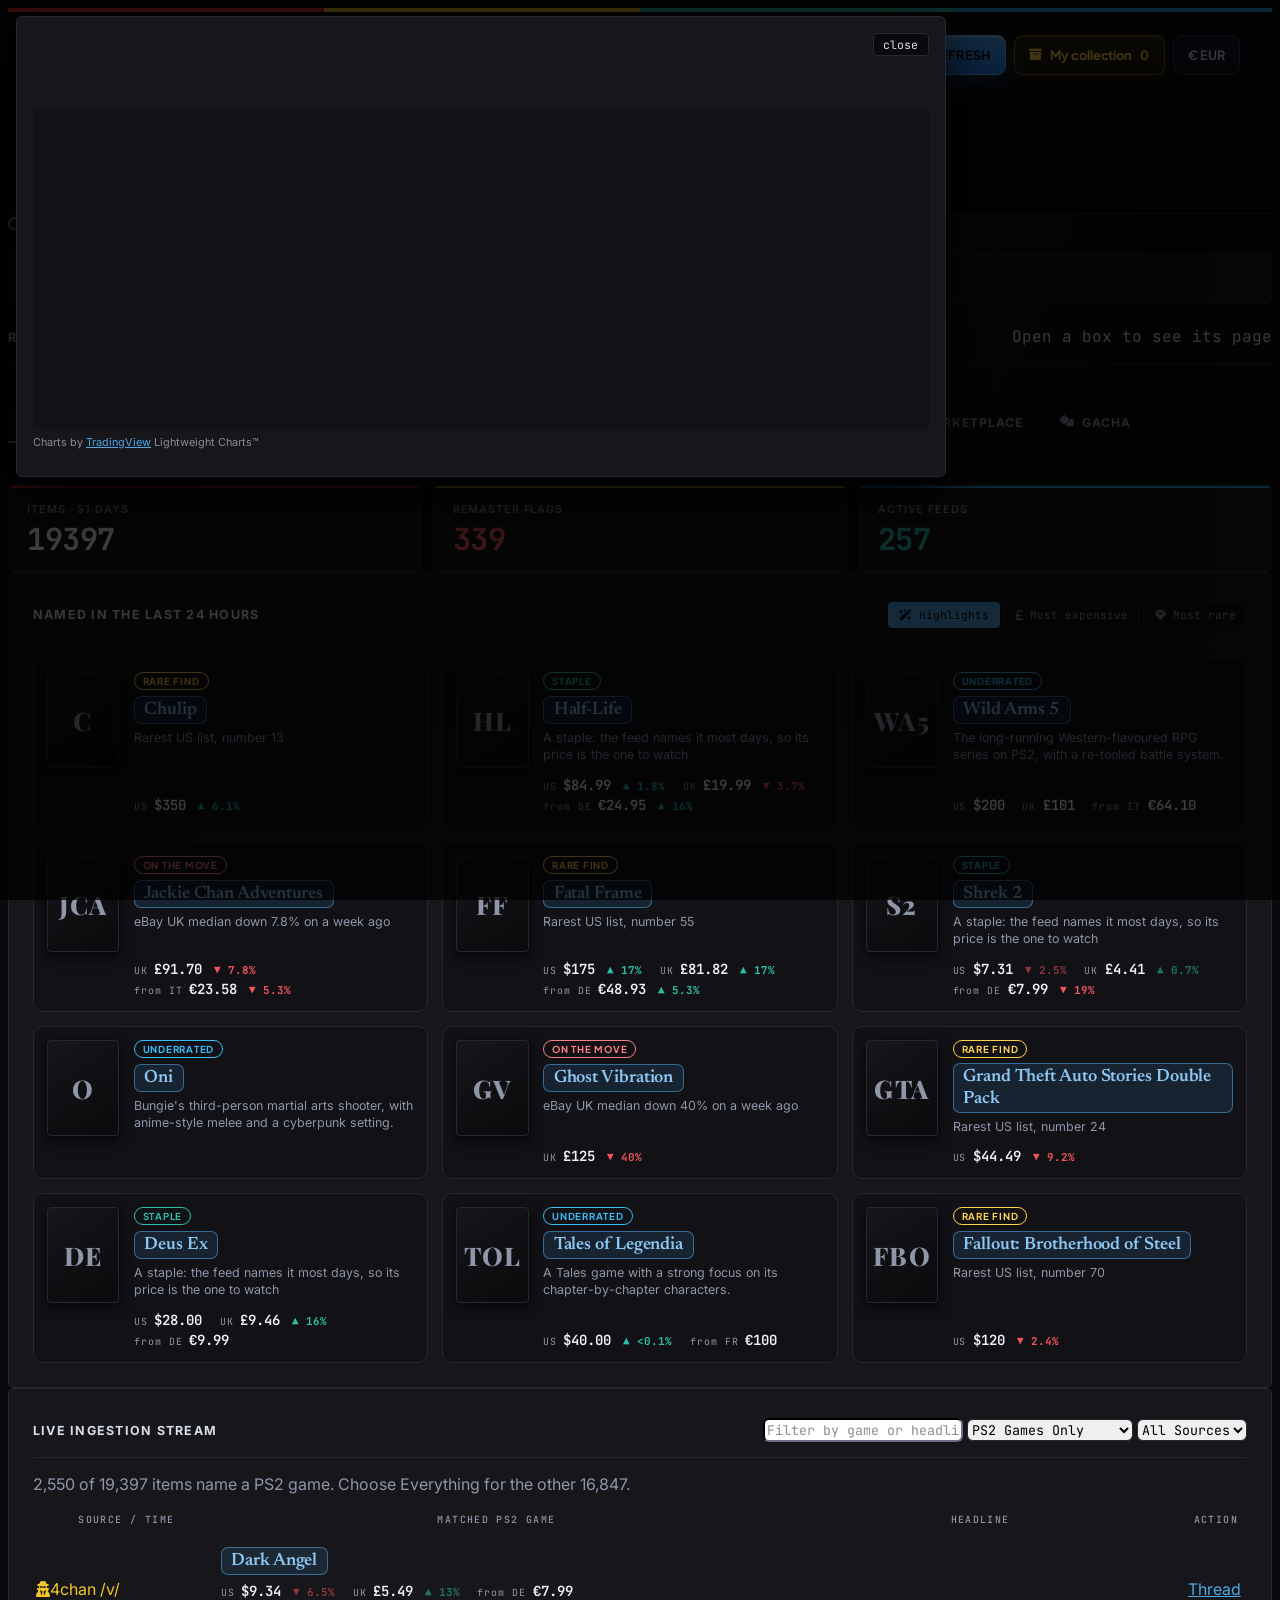
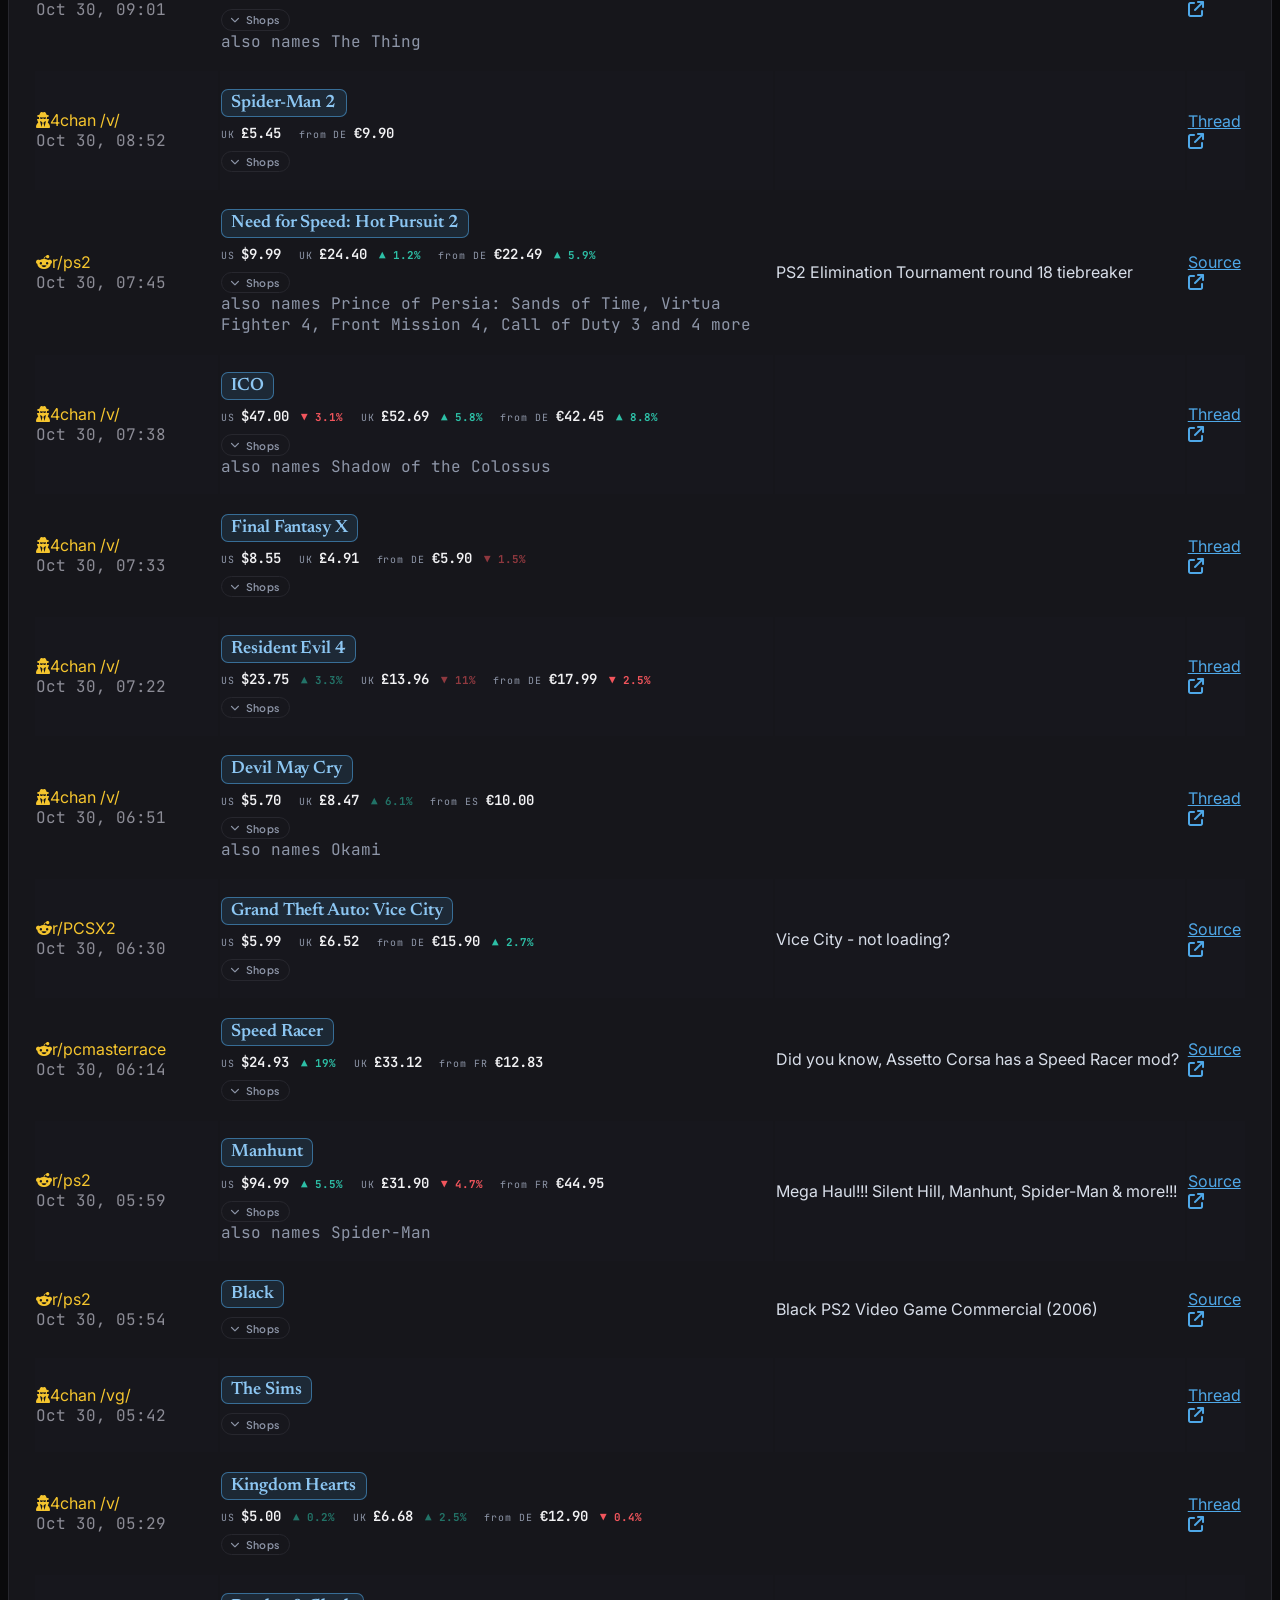
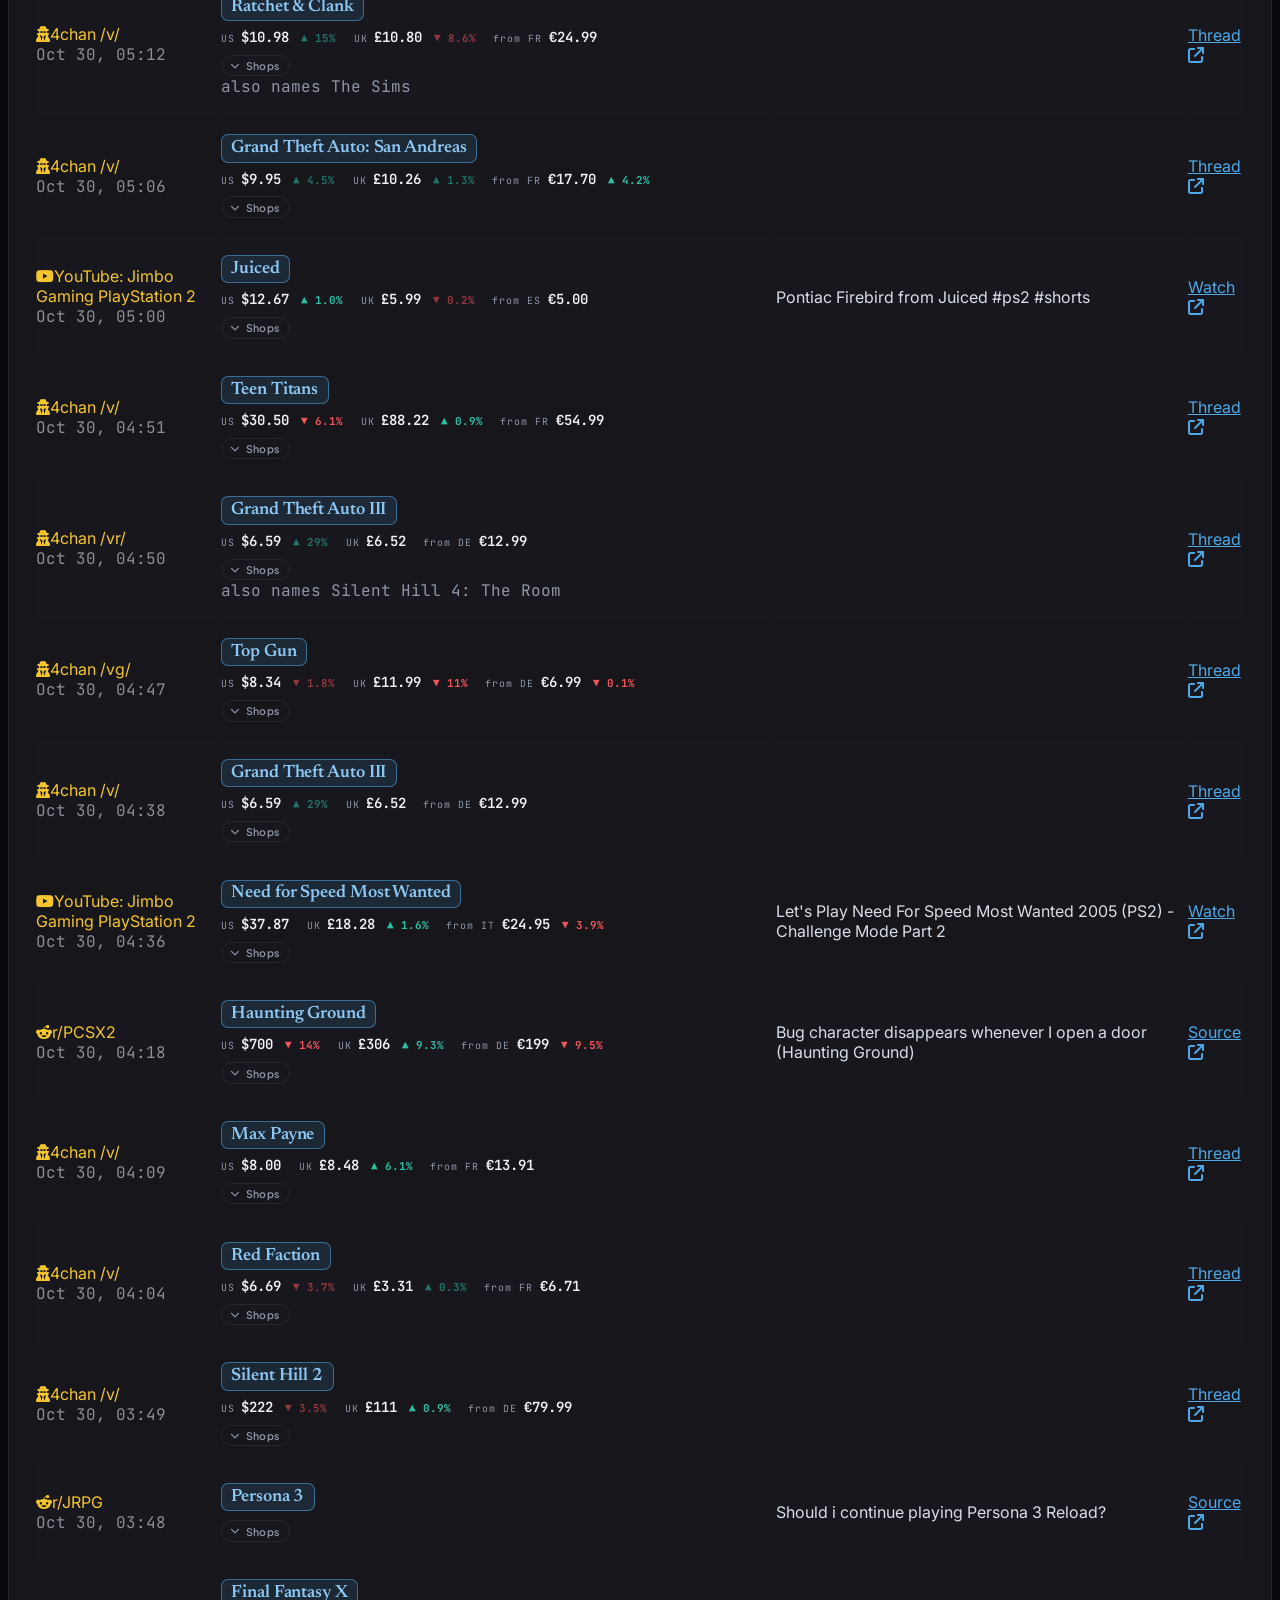
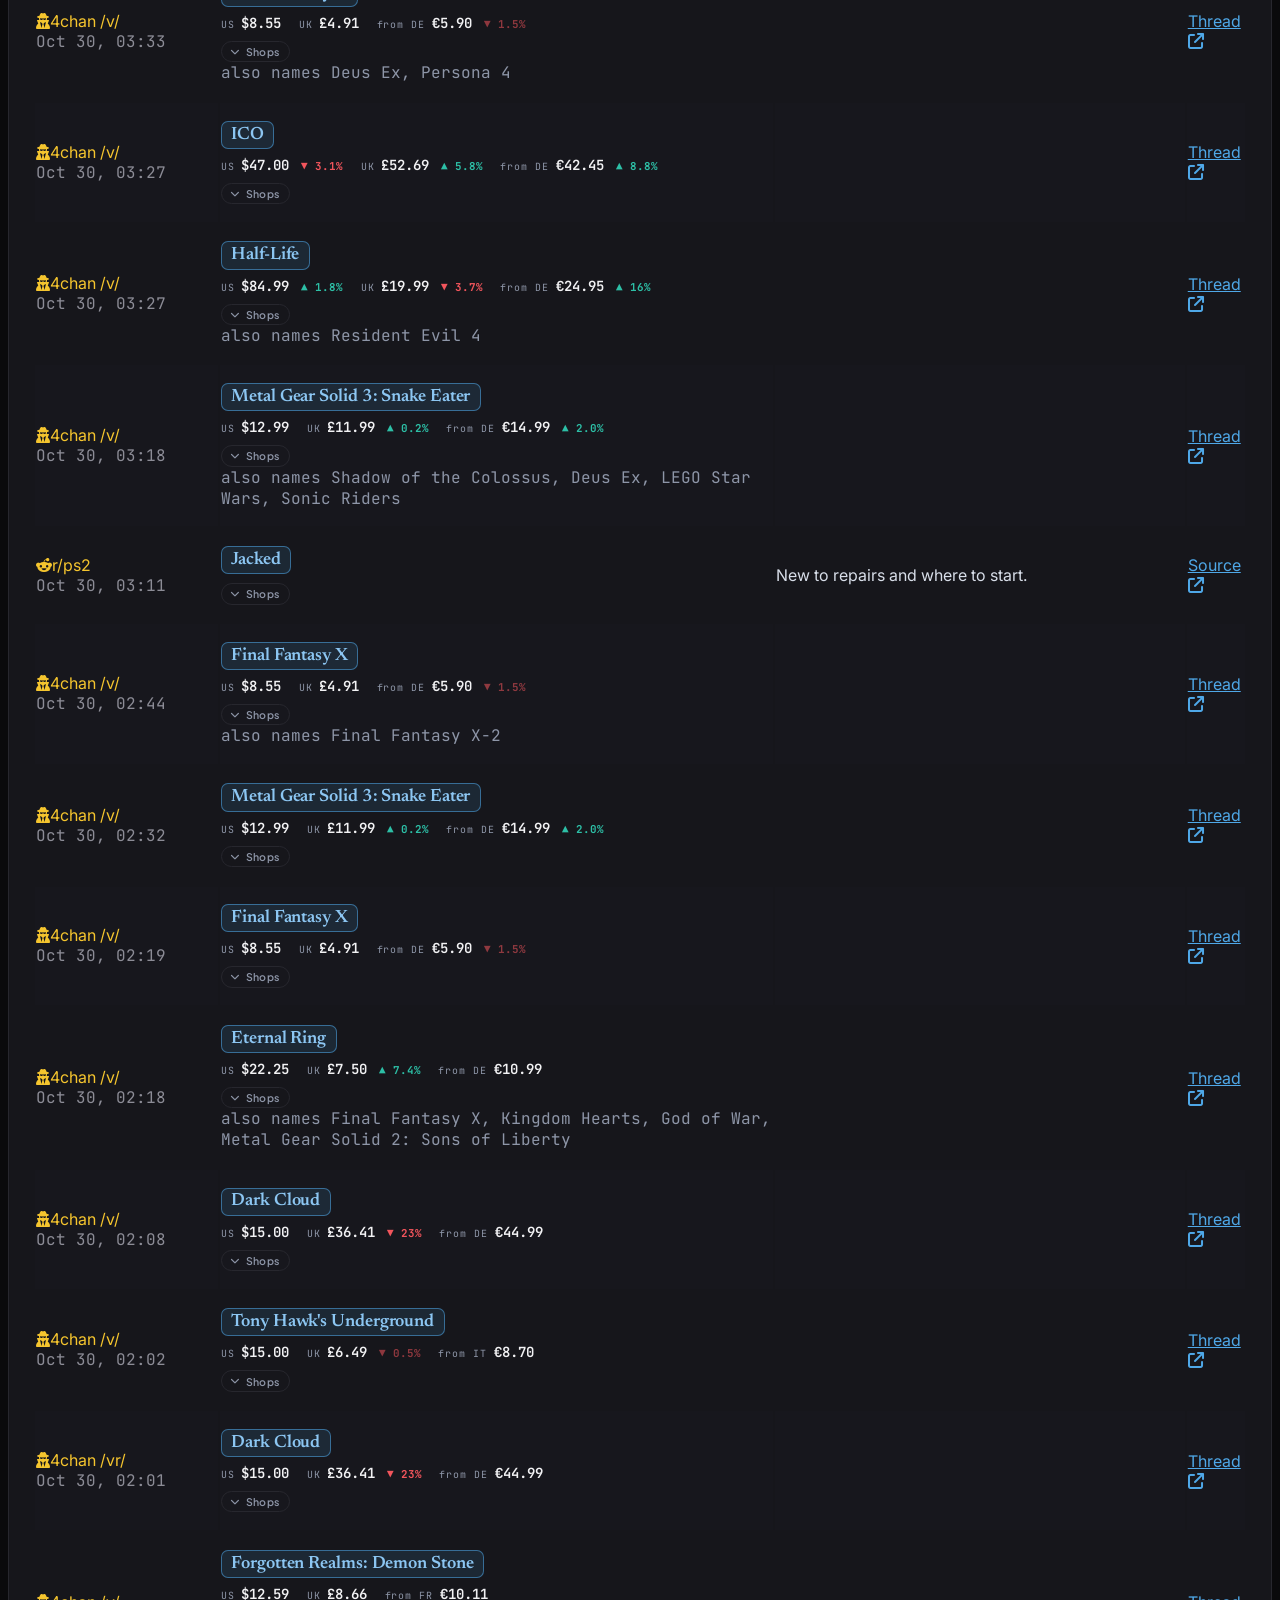
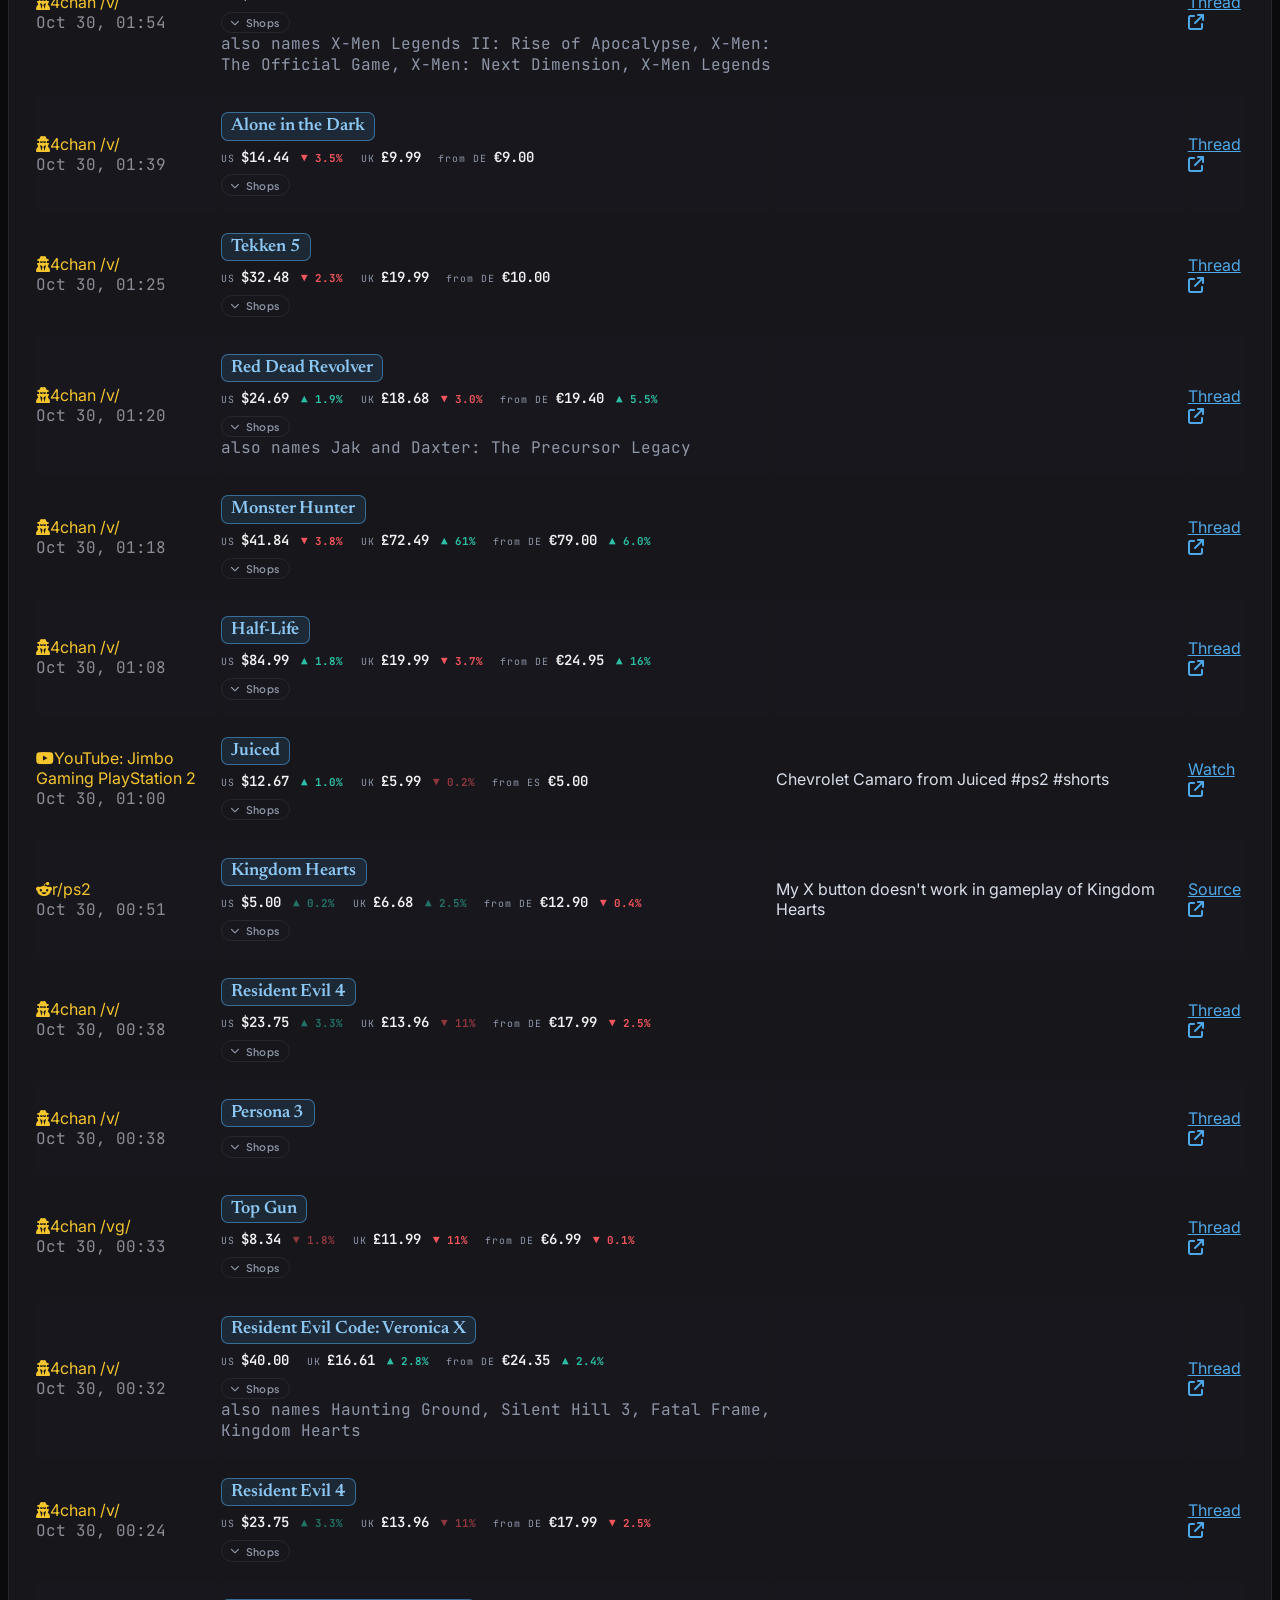
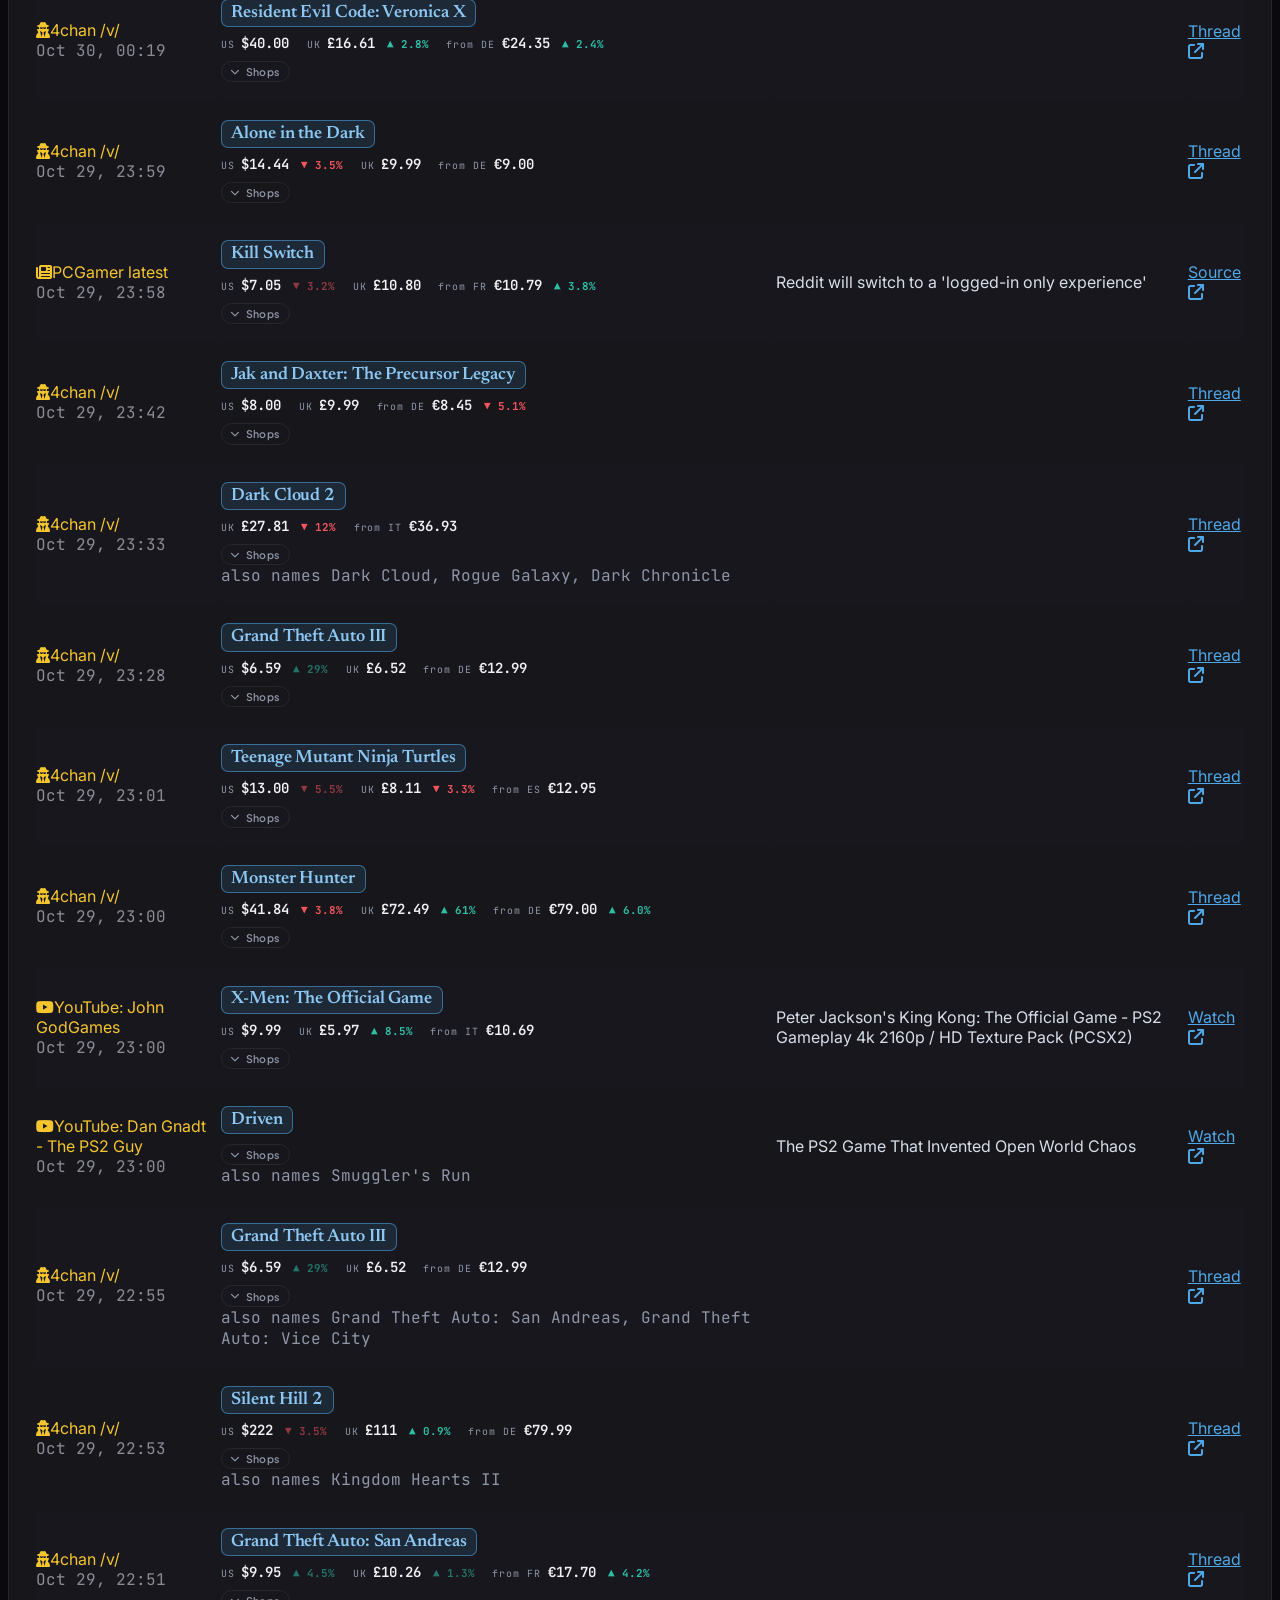
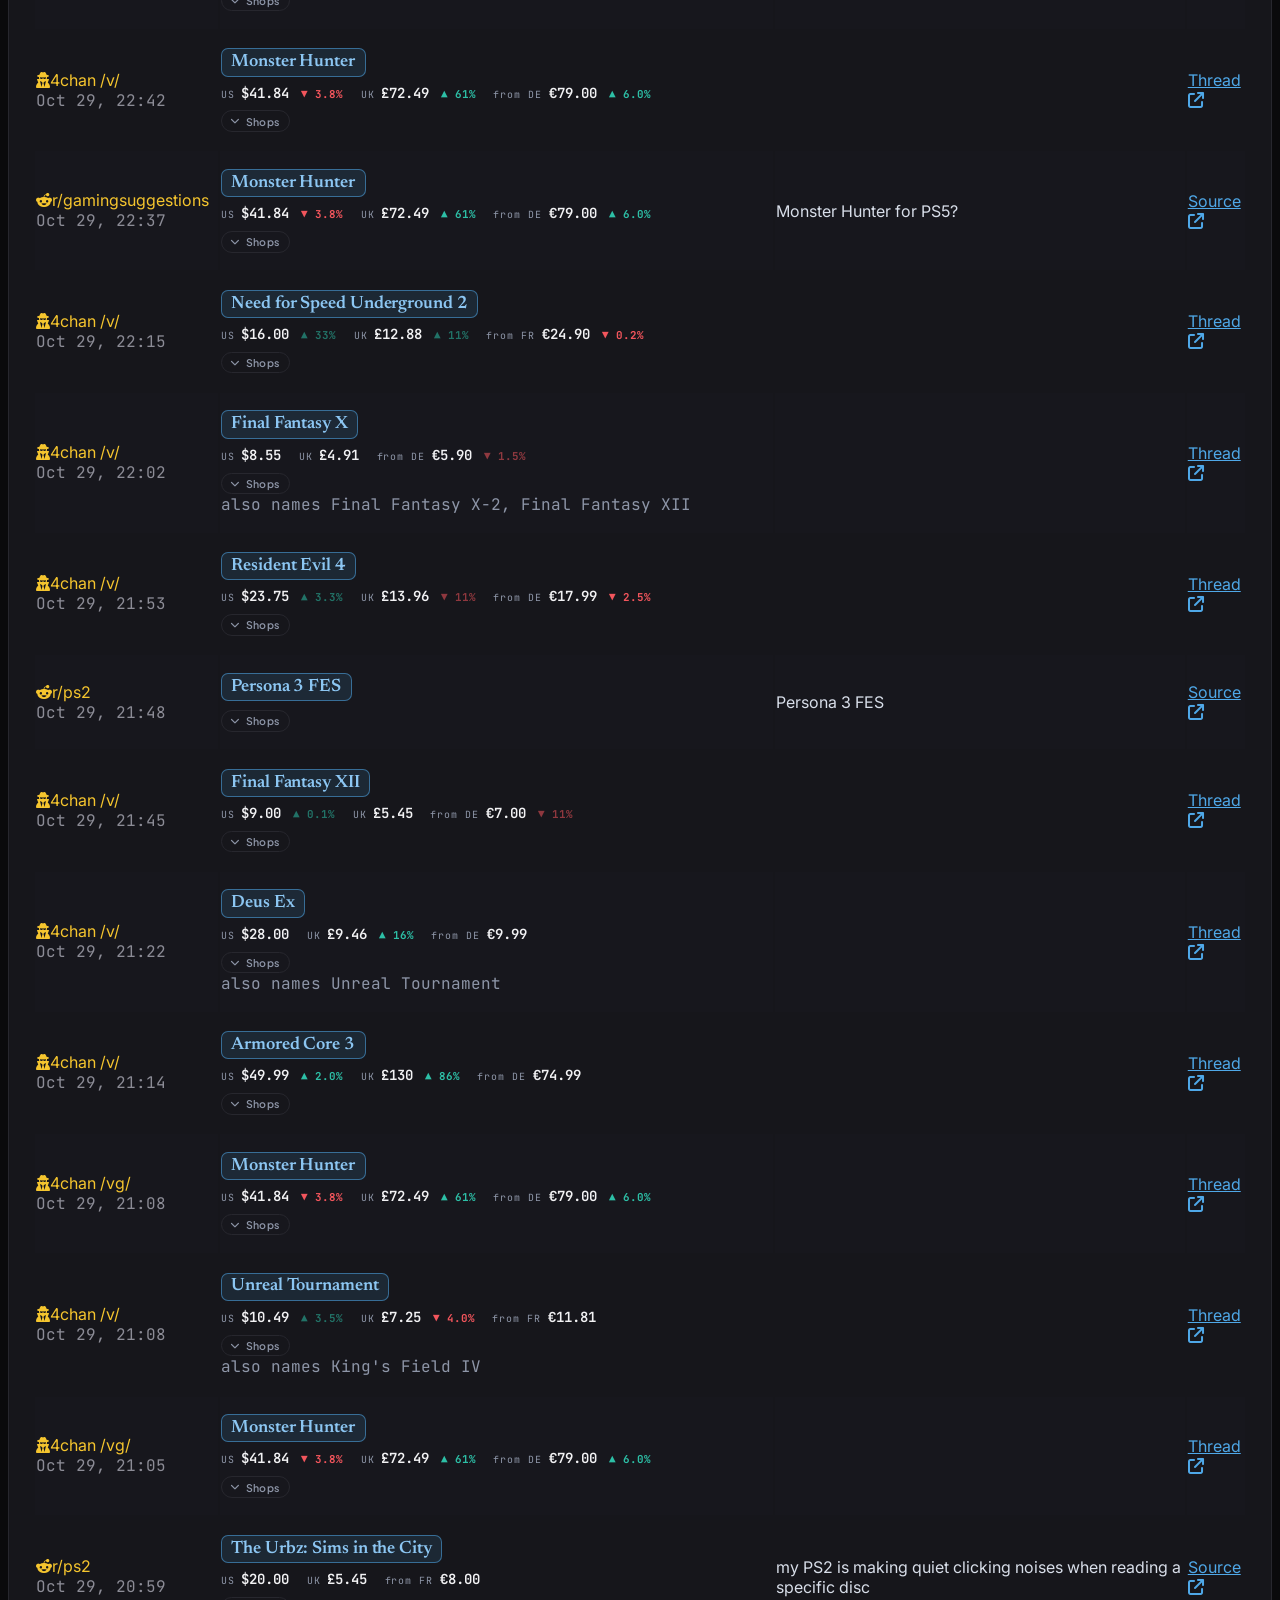
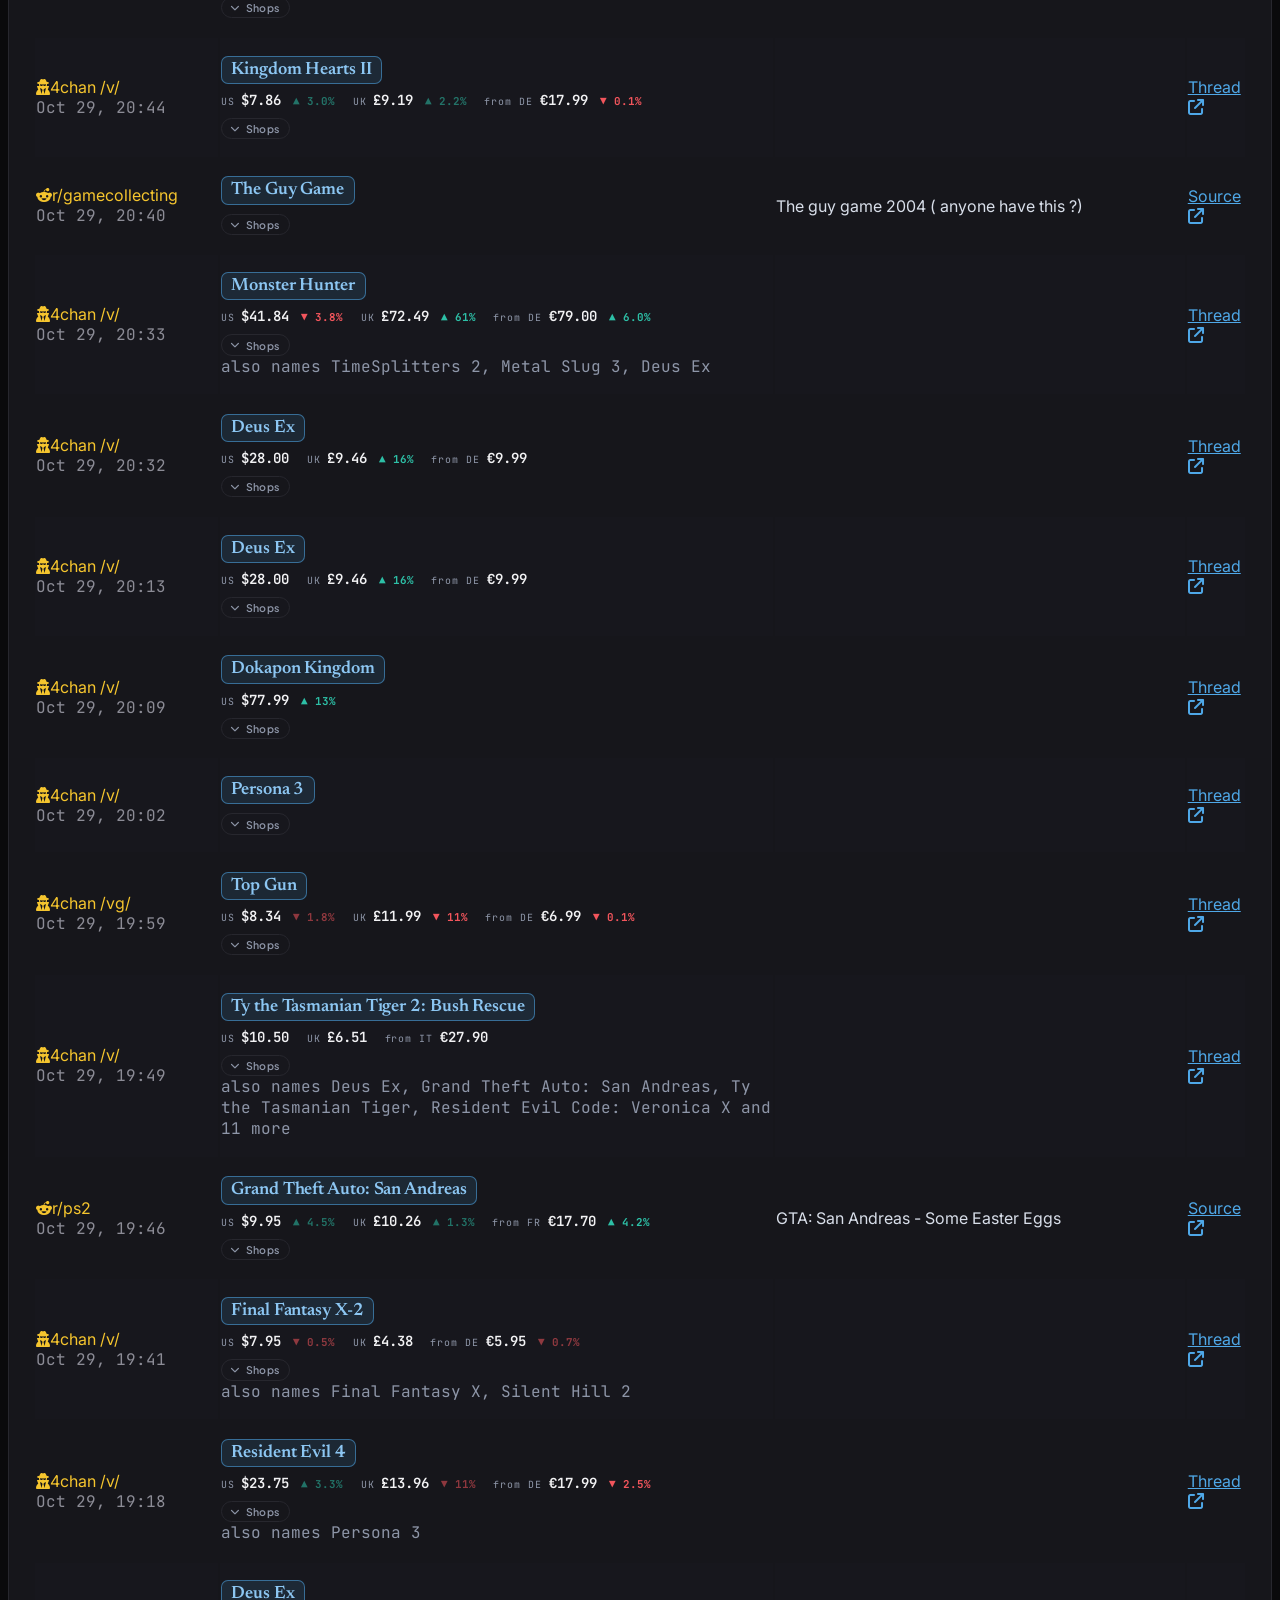
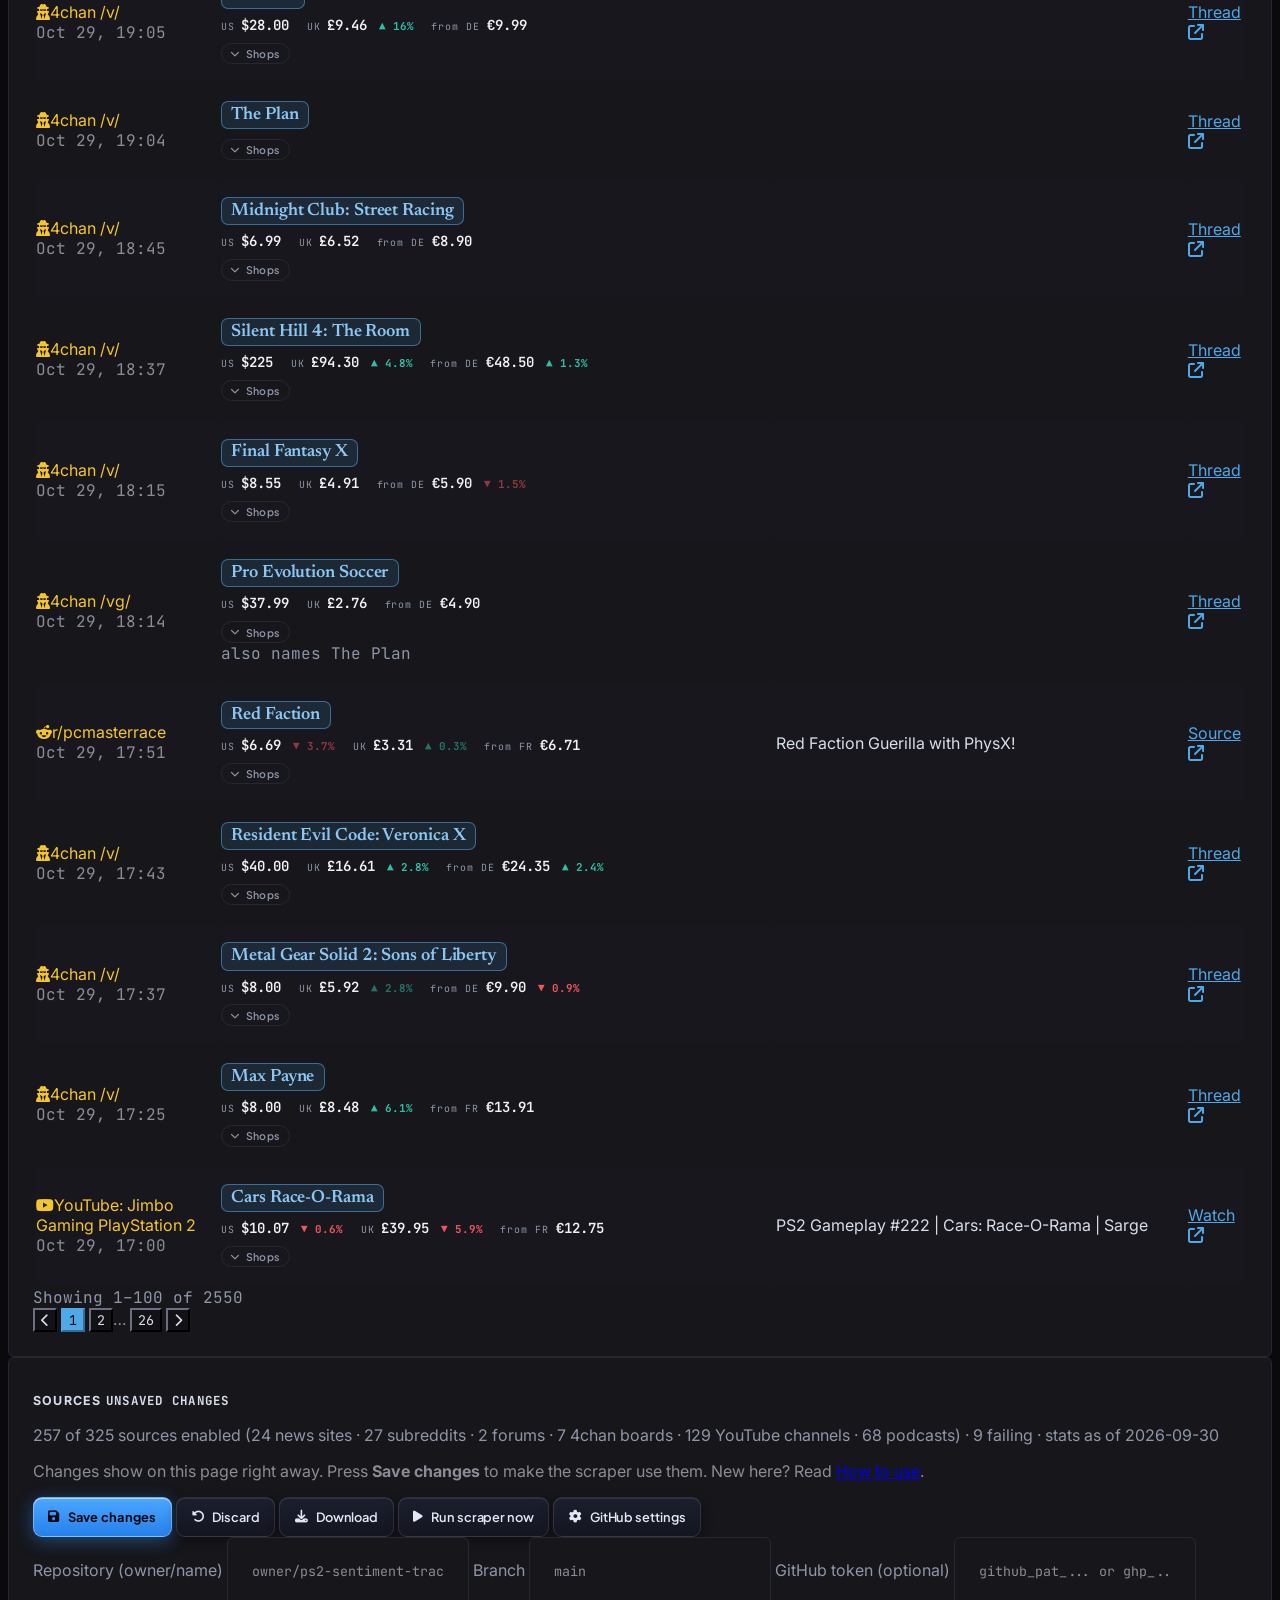
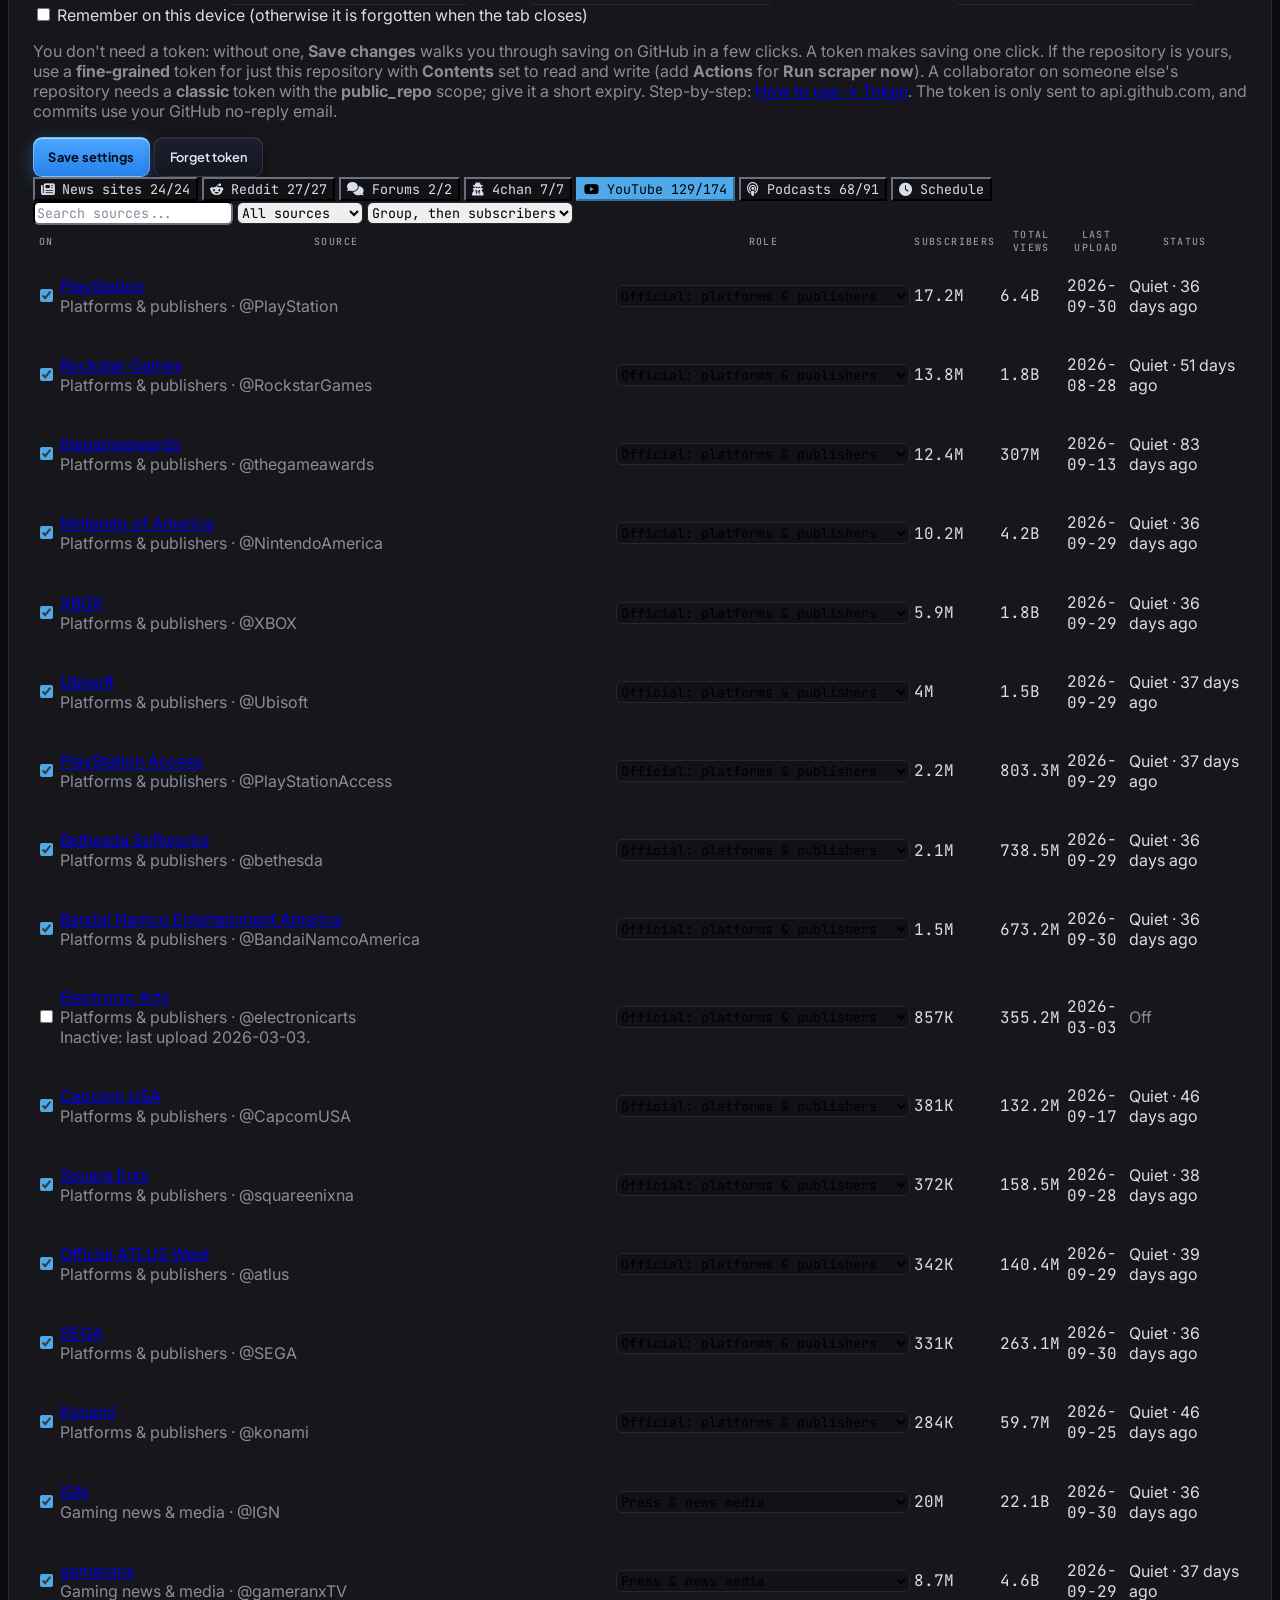
==== index.html @ 30ff2dc3 "Cheaper checks: wider steady limits, cheap commons every 48 hours, quiet games weekly on euro sites " ====
<!DOCTYPE html>
<html lang="en" class="dark">
<head>
    <meta charset="UTF-8">
    <meta name="viewport" content="width=device-width, initial-scale=1.0">
    <meta name="theme-color" content="#111114">
    <link rel="manifest" href="manifest.webmanifest">
    <link rel="icon" type="image/png" sizes="32x32" href="icons/favicon-32.png">
    <link rel="icon" type="image/png" sizes="48x48" href="icons/favicon-48.png">
    <link rel="icon" type="image/png" sizes="192x192" href="icons/icon-192.png">
    <link rel="shortcut icon" href="favicon.ico">
    <link rel="apple-touch-icon" href="icons/icon-180.png">
    <meta name="apple-mobile-web-app-capable" content="yes">
    <meta name="apple-mobile-web-app-title" content="Spindle">
    <title>Spindle — PS2 Tracker</title>
    <script src="https://cdn.tailwindcss.com"></script>
    <script>
        tailwind.config = {
            darkMode: 'class',
            theme: { extend: {
                colors: {
                    ps2neon: '#4FA8E8',
                    ps2dark: '#0A0A0C',
                    ps2card: '#16161B',
                    ps2border: '#27272E',
                    spindle: { red: '#E5303A', yellow: '#F5C52E', blue: '#2F9BE0', teal: '#2DBFA6' },
                },
                fontFamily: {
                    sans: ['Inter', 'system-ui', 'sans-serif'],
                    serif: ['Playfair Display', 'Georgia', 'serif'],
                    mono: ['JetBrains Mono', 'monospace'],
                },
            } }
        }
    </script>
    <link rel="preconnect" href="https://fonts.googleapis.com">
    <link rel="preconnect" href="https://fonts.gstatic.com" crossorigin>
    <link href="https://fonts.googleapis.com/css2?family=Inter:wght@400;500;600;700;800&family=Newsreader:opsz,wght@6..72,500;6..72,600;6..72,700&family=Plus+Jakarta+Sans:wght@500;600;700&family=Playfair+Display:ital,wght@0,700;0,800;1,600&family=JetBrains+Mono:wght@400;500;700&display=swap" rel="stylesheet">
    <link rel="stylesheet" href="https://cdnjs.cloudflare.com/ajax/libs/font-awesome/6.4.0/css/all.min.css">
    <link rel="stylesheet" href="retro.css?v=20261018c">
</head>
<body class="bg-ps2dark min-h-screen flex flex-col selection:bg-ps2neon selection:text-black">

  <header class="brand-bar">
    <div class="brand-inner">

      <div class="brand-util">
        <div class="brand-sync">
          <span class="brand-dot"></span>
          <span>Last sync <span id="lastUpdated" class="text-slate-300 font-mono-custom">syncing…</span></span>
          <span id="dataSourceBadge" class="text-xs border px-2 py-0.5 font-mono-custom text-slate-300 border-slate-700 rounded">Loading feed…</span>
        </div>
        <div class="brand-actions">
          <a href="guide.html" target="_blank" rel="noopener noreferrer" class="brand-btn brand-btn-how"><i class="fa-solid fa-circle-question text-ps2neon"></i> How it works</a>
          <a href="#sourcesSection" class="brand-btn brand-btn-sources"><i class="fa-solid fa-sliders text-spindle-teal"></i> Sources</a>
          <button type="button" onclick="fetchSentimentData()" class="brand-btn brand-btn-primary"><i class="fa-solid fa-rotate"></i> REFRESH</button>
          <button type="button" id="tabCollection" aria-controls="viewCollection" onclick="showView('collection')" class="brand-btn brand-btn-collection" title="The games you own, with covers and what they are worth">
            <i class="fa-solid fa-box-archive" aria-hidden="true"></i> My collection <span id="tabCollectionCount" class="coll-count hidden"></span>
          </button>
          <!-- The EUR button, beside My collection: shown only when data/fx.json could be read. -->
          <span id="currencyRow" class="currency-row hidden">
            <span id="currencyNote" class="currency-note" role="status"></span>
            <button type="button" id="currencyToggle" class="brand-btn brand-btn-currency font-mono-custom" aria-pressed="false" onclick="setCurrency(!showEuro)">&euro; EUR</button>
          </span>
        </div>
      </div>

      <div class="brand-lock">
        <a class="brand-id" id="brandHome" href="./" onclick="return goHome(event)" title="Back to the home page" aria-label="Spindle: back to the home page" style="color:inherit;text-decoration:none">
          <svg class="brand-mark" width="56" height="56" viewBox="0 0 56 56" aria-hidden="true">
            <circle cx="28" cy="28" r="26" fill="none" stroke="#E5303A" stroke-width="2"></circle>
            <circle cx="28" cy="28" r="17" fill="none" stroke="#F5C52E" stroke-width="1.5"></circle>
            <circle cx="28" cy="28" r="7" fill="none" stroke="#2F9BE0" stroke-width="2"></circle>
            <path d="M28 2 A26 26 0 0 1 54 28" fill="none" stroke="#2DBFA6" stroke-width="2" stroke-linecap="round"></path>
          </svg>
          <div>
            <h1 class="brand-word">Spindle</h1>
            <p class="brand-tag">Price Guides, Collection Trackers &amp; Tools for Collectors</p>
          </div>
        </a>
      </div>

    </div>
  </header>

  <div class="spindle-backdrop border-b border-ps2border">
    <div class="max-w-7xl mx-auto px-4 sm:px-6 lg:px-8 pt-6 pb-6 space-y-5">

      <!-- Search the whole PS2 library (data/ps2_database.json). A pick opens that game's own page. -->
      <div class="relative" id="gameSearchBox">
        <label for="gameSearch" class="sr-only">Search any PS2 game</label>
        <div class="relative flex items-center">
          <i class="fa-solid fa-magnifying-glass absolute left-3.5 text-slate-400 text-xs pointer-events-none"></i>
          <input type="search" id="gameSearch" autocomplete="off" spellcheck="false" role="combobox" aria-autocomplete="list" aria-expanded="false" aria-controls="gameSuggest"
            placeholder="Search any PS2 game" oninput="onGameSearchInput()" onkeydown="onGameSearchKey(event)" onfocus="onGameSearchInput()" onblur="closeSuggestions()"
            class="bg-ps2card/90 border border-ps2border focus:border-ps2neon rounded-full text-sm pl-9 pr-4 py-2.5 text-white placeholder-slate-400 outline-none w-full transition-colors shadow-inner">
        </div>
        <ul id="gameSuggest" role="listbox" aria-label="Matching games" class="hidden absolute z-30 left-0 right-0 mt-1 bg-ps2card border border-ps2border rounded-md shadow-2xl text-sm max-h-80 overflow-y-auto divide-y divide-ps2border"></ul>
      </div>

      <!-- The shelf: the games named most in the last 24 hours, as box art (Tracker page only). Filled by renderShelf(). -->
      <div id="shelfSection" class="hidden">
        <div class="lb-section-header !mb-3">
          <h2>Rare finds named in the last 24 hours</h2>
          <span class="text-[11px] font-mono-custom text-ps2neon">Open a box to see its page</span>
        </div>
        <div class="shelf-wrap">
          <button type="button" id="shelfPrev" class="shelf-arrow shelf-arrow-prev" onclick="shelfScroll(-1)" aria-label="Show earlier games" aria-controls="shelf" disabled><i class="fa-solid fa-chevron-left" aria-hidden="true"></i></button>
          <ol id="shelf" class="shelf" aria-label="Games named most in the last 24 hours" onscroll="updateShelfArrows()"></ol>
          <button type="button" id="shelfNext" class="shelf-arrow shelf-arrow-next" onclick="shelfScroll(1)" aria-label="Show more games" aria-controls="shelf"><i class="fa-solid fa-chevron-right" aria-hidden="true"></i></button>
        </div>
      </div>

      <!-- Four pages in one: the tracker, the rarest games, the ranking of games by mentions, and the full list of eBay asking prices. -->
      <div class="flex flex-wrap items-center justify-between gap-4 pt-2">
        <div class="view-tabs" role="tablist" aria-label="Pages">
          <button type="button" id="tabDashboard" role="tab" aria-selected="true" aria-controls="viewDashboard" onclick="showView('dashboard')" class="view-tab is-active"><i class="fa-solid fa-satellite-dish" aria-hidden="true"></i> Tracker</button>
          <button type="button" id="tabRare" role="tab" aria-selected="false" aria-controls="viewRare" onclick="showView('rare')" class="view-tab"><i class="fa-solid fa-gem" aria-hidden="true"></i> Rarest</button>
          <button type="button" id="tabDemand" role="tab" aria-selected="false" aria-controls="viewDemand" onclick="showView('demand')" class="view-tab"><i class="fa-solid fa-arrow-trend-up" aria-hidden="true"></i> Demand</button>
          <button type="button" id="tabMentions" role="tab" aria-selected="false" aria-controls="viewMentions" onclick="showView('mentions')" class="view-tab"><i class="fa-solid fa-list-ol" aria-hidden="true"></i> Most mentioned <span id="tabMentionsCount" class="view-tab-count hidden"></span></button>
          <button type="button" id="tabPrices" role="tab" aria-selected="false" aria-controls="viewPrices" onclick="showView('prices')" class="view-tab"><i class="fa-solid fa-tags" aria-hidden="true"></i> eBay prices <span id="tabPricesCount" class="view-tab-count hidden"></span></button>
          <button type="button" id="tabLibrary" role="tab" aria-selected="false" aria-controls="viewLibrary" onclick="showView('library')" class="view-tab"><i class="fa-solid fa-table-cells" aria-hidden="true"></i> Library</button>
          <button type="button" id="tabMarketplace" role="tab" aria-selected="false" aria-controls="viewMarketplace" onclick="showView('marketplace')" class="view-tab"><i class="fa-solid fa-store" aria-hidden="true"></i> Marketplace</button>
          <button type="button" id="tabGacha" role="tab" aria-selected="false" aria-controls="viewGacha" onclick="showView('gacha')" class="view-tab"><i class="fa-solid fa-dice" aria-hidden="true"></i> Gacha</button>
          <button type="button" id="tabUnderrated" role="tab" aria-selected="false" aria-controls="viewUnderrated" onclick="showView('underrated')" class="view-tab"><i class="fa-solid fa-gem" aria-hidden="true"></i> Underrated</button>
        </div>
      </div>

    </div>
  </div>

  <main class="max-w-7xl mx-auto px-4 sm:px-6 lg:px-8 py-8 flex-grow space-y-8 w-full">

    <div id="viewDashboard" role="tabpanel" aria-labelledby="tabDashboard" class="space-y-8">

      <div class="stat-strip">
        <div class="stat">
          <div id="statTotalLabel" class="stat-label">Items scraped</div>
          <div id="statTotalItems" class="stat-value">0</div>
        </div>
        <div class="stat">
          <div class="stat-label">Remaster flags</div>
          <div id="statRemasters" class="stat-value is-news">0</div>
        </div>
        <div class="stat">
          <div class="stat-label">Active feeds</div>
          <div id="statFeedsCount" class="stat-value is-live">--</div>
        </div>
      </div>

      <!-- Two-column layout for 24h Named Games + Demand Index -->
      <div class="grid grid-cols-1 gap-6 items-start">
        <div id="todaySection" class="bg-ps2card border border-ps2border rounded-md p-6">
          <div class="lb-section-header">
            <div>
              <h2>Named in the last 24 hours</h2>
              <p id="todaySummary" class="sr-only">Loading...</p>
            </div>
            <div class="flex gap-1.5 shrink-0" role="group" aria-label="Order the list">
              <button type="button" id="sortHighlights" aria-pressed="true" onclick="setRecentSort('highlights')" class="sort-btn is-active"><i class="fa-solid fa-wand-magic-sparkles" aria-hidden="true"></i> Highlights</button>
              <button type="button" id="sortPrice" aria-pressed="false" onclick="setRecentSort('price')" class="sort-btn"><i class="fa-solid fa-sterling-sign" aria-hidden="true"></i> Most expensive</button>
              <button type="button" id="sortRare" aria-pressed="false" onclick="setRecentSort('rare')" class="sort-btn"><i class="fa-solid fa-gem" aria-hidden="true"></i> Most rare</button>
            </div>
          </div>
          <ol id="todayList" class="zebra"></ol>
          <button type="button" id="todayListToggle" onclick="toggleList('todayList')" aria-controls="todayList" class="list-toggle hidden brand-btn mt-3"></button>
          <ul id="highlightsGrid" class="hl-grid"></ul>
        </div>
      </div>

      <div id="feedSection" class="bg-ps2card border border-ps2border rounded-md p-6 scroll-mt-20">
        <div class="lb-section-header">
          <h2>Live Ingestion Stream</h2>
          <div class="feed-filters flex flex-wrap items-center gap-2.5">
            <input type="text" id="searchInput" oninput="onFeedFilterChange()" placeholder="Filter by game or headline..." class="bg-ps2dark border border-ps2border focus:border-ps2neon rounded text-xs px-3 py-1.5 text-white outline-none w-full sm:w-60">
            <select id="filterSelect" onchange="onFeedFilterChange()" aria-label="Which items to show" class="bg-ps2dark border border-ps2border rounded text-xs px-2.5 py-1.5 text-slate-200 outline-none">
              <option value="matched" selected>PS2 Games Only</option>
              <option value="remaster">Remaster News Only</option>
              <option value="all">Everything</option>
              <option value="digital">Digital-Only News</option>
            </select>
            <select id="typeSelect" onchange="onFeedFilterChange()" aria-label="Source type" class="bg-ps2dark border border-ps2border rounded text-xs px-2.5 py-1.5 text-slate-200 outline-none">
              <option value="all">All Sources</option>
              <option value="news">News Sites</option>
              <option value="reddit">Reddit</option>
              <option value="forum">Forums</option>
              <option value="4chan">4chan</option>
              <option value="youtube">YouTube</option>
              <option value="podcast">Podcasts</option>
            </select>
          </div>
        </div>
        <p id="feedSummary" tabindex="-1" aria-live="polite" class="text-xs text-slate-400 mb-4">Incoming items matched against the PS2 database.</p>
        <div class="overflow-x-auto">
          <table class="w-full text-left border-collapse">
            <thead>
              <tr class="border-b border-ps2border text-[11px] font-mono-custom text-slate-400 uppercase tracking-wider">
                <th class="py-3 px-4">SOURCE / TIME</th>
                <th class="py-3 px-4">MATCHED PS2 GAME</th>
                <th class="py-3 px-4">HEADLINE</th>
                <th class="py-3 px-4 text-right">ACTION</th>
              </tr>
            </thead>
            <tbody id="feedTableBody" class="zebra divide-y divide-ps2border/60 text-xs"></tbody>
          </table>
        </div>
        <div id="pagination" class="flex flex-col sm:flex-row items-center justify-between gap-3 mt-4 pt-4 border-t border-ps2border text-xs"></div>
      </div>

      <!-- Sources: edits feeds.json (the scraper's source list) -->
      <div id="sourcesSection" class="bg-ps2card border border-ps2border rounded-md p-6 scroll-mt-20">
        <div class="flex flex-col lg:flex-row lg:items-start justify-between gap-4 mb-4 border-b border-ps2border pb-4">
          <div>
            <h2 class="flex flex-wrap items-center gap-2">
              Sources
              <span id="dirtyBadge" class="hidden border border-spindle-yellow/50 text-spindle-yellow text-[10px] px-2 py-0.5 rounded font-mono-custom">Unsaved changes</span>
            </h2>
            <p id="sourcesSummary" class="text-xs text-slate-400 mt-1">Loading feeds.json...</p>
            <p class="text-[11px] text-slate-500 mt-1">Changes show on this page right away. Press <b>Save changes</b> to make the scraper use them. New here? Read <a href="guide.html" target="_blank" rel="noopener noreferrer" class="text-ps2neon underline">How to use</a>.</p>
          </div>
          <div class="sources-actions flex flex-wrap items-center gap-2 text-xs">
            <button type="button" id="saveBtn" onclick="saveToGitHub()" class="brand-btn brand-btn-primary disabled:opacity-40 disabled:pointer-events-none"><i class="fa-solid fa-floppy-disk"></i> Save changes</button>
            <button type="button" id="discardBtn" onclick="discardChanges()" class="brand-btn disabled:opacity-40 disabled:pointer-events-none"><i class="fa-solid fa-rotate-left"></i> Discard</button>
            <button type="button" onclick="downloadConfig()" class="brand-btn text-ps2neon"><i class="fa-solid fa-download"></i> Download</button>
            <button type="button" onclick="runScraperNow()" class="brand-btn text-spindle-teal"><i class="fa-solid fa-play"></i> Run scraper now</button>
            <button type="button" onclick="toggleSettings()" aria-controls="settingsPanel" class="brand-btn"><i class="fa-solid fa-gear"></i> GitHub settings</button>
          </div>
        </div>

        <form id="settingsPanel" class="hidden bg-ps2dark border border-ps2border rounded p-4 mb-4 text-xs space-y-3" onsubmit="saveSettings(event)">
          <div class="grid grid-cols-1 md:grid-cols-3 gap-3">
            <label class="flex flex-col gap-1 text-slate-400">Repository (owner/name)
              <input id="settingRepo" type="text" placeholder="owner/ps2-sentiment-tracker" autocomplete="off" class="bg-ps2card border border-ps2border rounded px-3 py-2 text-white outline-none">
            </label>
            <label class="flex flex-col gap-1 text-slate-400">Branch
              <input id="settingBranch" type="text" placeholder="main" autocomplete="off" class="bg-ps2card border border-ps2border rounded px-3 py-2 text-white outline-none">
            </label>
            <label class="flex flex-col gap-1 text-slate-400">GitHub token (optional)
              <input id="settingToken" type="password" placeholder="github_pat_... or ghp_..." autocomplete="off" class="bg-ps2card border border-ps2border rounded px-3 py-2 text-white outline-none">
            </label>
          </div>
          <label class="flex items-center gap-2 text-slate-300"><input id="settingRemember" type="checkbox" class="accent-ps2neon"> Remember on this device (otherwise it is forgotten when the tab closes)</label>
          <p class="text-slate-500 leading-relaxed">You don't need a token: without one, <b>Save changes</b> walks you through saving on GitHub in a few clicks. A token makes saving one click. If the repository is yours, use a <b>fine-grained</b> token for just this repository with <b>Contents</b> set to read and write (add <b>Actions</b> for <b>Run scraper now</b>). A collaborator on someone else's repository needs a <b>classic</b> token with the <b>public_repo</b> scope; give it a short expiry. Step-by-step: <a href="guide.html#token" target="_blank" rel="noopener noreferrer" class="text-ps2neon">How to use → Token</a>. The token is only sent to api.github.com, and commits use your GitHub no-reply email.</p>
          <div class="flex flex-wrap gap-2">
            <button type="submit" class="brand-btn brand-btn-primary">Save settings</button>
            <button type="button" onclick="forgetToken()" class="brand-btn">Forget token</button>
          </div>
        </form>

        <div id="sourcesMessage" role="status" aria-live="polite" class="hidden mb-4 text-xs px-3 py-2 border rounded"></div>
        <div id="saveGuide" class="hidden mb-4 text-xs border border-ps2border rounded p-4 space-y-3 bg-ps2dark"></div>
        <div id="sourceTabs" role="tablist" class="flex flex-wrap gap-2 mb-4 text-xs"></div>

        <div id="sourcesToolbar" class="flex flex-col sm:flex-row sm:items-center gap-3 mb-3">
          <input type="text" id="sourceSearch" oninput="renderSourcesView()" placeholder="Search sources..." aria-label="Search sources" class="bg-ps2dark border border-ps2border rounded text-xs px-3 py-2 text-white outline-none w-full sm:w-64">
          <select id="sourceShow" onchange="renderSourcesView()" aria-label="Show sources" class="bg-ps2dark border border-ps2border rounded text-xs px-3 py-2 text-slate-200 outline-none">
            <option value="all">All sources</option>
            <option value="enabled">Enabled only</option>
            <option value="disabled">Disabled only</option>
          </select>
          <select id="sourceSort" onchange="renderSourcesView()" aria-label="Sort sources" class="bg-ps2dark border border-ps2border rounded text-xs px-3 py-2 text-slate-200 outline-none"></select>
        </div>

        <div id="sourcesView" class="overflow-x-auto"></div>

        <form id="addSourceForm" class="mt-4 pt-4 border-t border-ps2border grid grid-cols-1 md:grid-cols-6 gap-3 text-xs" onsubmit="addSource(event)">
          <input id="addValue" type="text" required autocomplete="off" class="md:col-span-2 bg-ps2dark border border-ps2border rounded px-3 py-2 text-white outline-none" aria-label="Feed URL, subreddit or channel">
          <input id="addName" type="text" autocomplete="off" placeholder="Display name" class="bg-ps2dark border border-ps2border rounded px-3 py-2 text-white outline-none" aria-label="Display name">
          <input id="addGroup" type="text" list="addGroupOptions" autocomplete="off" placeholder="Group" class="bg-ps2dark border border-ps2border rounded px-3 py-2 text-white outline-none" aria-label="Group">
          <datalist id="addGroupOptions"></datalist>
          <select id="addRole" class="bg-ps2dark border border-ps2border rounded px-3 py-2 text-slate-200 outline-none" aria-label="Role"></select>
          <button type="submit" id="addBtn" class="brand-btn brand-btn-primary justify-center disabled:opacity-40 disabled:pointer-events-none"><i class="fa-solid fa-plus"></i> Add source</button>
          <p id="addHint" class="md:col-span-6 text-[11px] text-slate-500"></p>
        </form>
      </div>

    </div>

    <!-- One game's own page: opened from the search bar (#game=Title). -->
    <div id="viewGame" class="hidden space-y-6" aria-live="polite">
      <div class="game-hero bg-ps2card border border-ps2border rounded-md">
        <button type="button" id="gameBack" onclick="goBack(event)" class="brand-btn game-back"><i class="fa-solid fa-arrow-left text-ps2neon" aria-hidden="true"></i> <span id="gameBackLabel">Back to Highlights</span></button>
        <div class="game-head">
          <div id="gameCover" class="game-cover hidden"></div>
          <div class="game-info">
            <div class="game-kicker">PS2 game</div>
            <h2 id="gameTitle" class="game-title"></h2>
            <div id="gameTags" class="game-tags"></div>
            <p id="gameSummary" class="game-summary"></p>
            <div class="game-actions">
              <button type="button" id="gameAddButton" class="brand-btn brand-btn-primary game-add hidden" onclick="gameAddToCollection()"><i class="fa-solid fa-plus" aria-hidden="true"></i> Add to My collection</button>
              <span id="gameOwned" class="game-owned" role="status"></span>
            </div>
          </div>
        </div>
      </div>
      <div class="game-panel bg-ps2card border border-ps2border rounded-md">
        <div class="lb-section-header"><h2>Prices</h2></div>
        <div id="gamePrices"></div>
        <div id="gameCrowd" class="mt-3"></div>
      </div>
      <div class="bg-ps2card border border-ps2border rounded-md p-6">
        <div class="lb-section-header"><h2>Latest from our feeds</h2></div>
        <ol id="gameItems" class="zebra mt-3"></ol>
      </div>
    </div>

    <div id="viewRare" role="tabpanel" aria-labelledby="tabRare" class="hidden space-y-8">
      <div id="rareSection" class="bg-ps2card border border-ps2border rounded-md p-6">
        <div class="lb-section-header">
          <div>
            <h2 id="rareHeading">Rarest PS2 Games</h2>
            <p id="rareSummary" class="text-xs text-slate-400 mt-1">Loading...</p>
          </div>
          <div class="rare-regions" role="group" aria-label="Which region's list">
            <button type="button" id="rareRegionPAL" onclick="showRareRegion('PAL')" aria-pressed="true" class="rare-region is-pal is-active">PAL</button>
            <button type="button" id="rareRegionUS" onclick="showRareRegion('US')" aria-pressed="false" class="rare-region is-us">US</button>
            <button type="button" id="rareRegionConsoles" onclick="showRareRegion('Consoles')" aria-pressed="false" class="rare-region is-consoles">Consoles</button>
          </div>
        </div>
        <div id="rareChart" class="chart-panel hidden mb-6 bg-ps2dark border border-ps2border rounded p-4">
          <div id="rareChartStats" class="chart-stats grid grid-cols-1 sm:grid-cols-3 gap-3 mb-3 text-xs font-mono-custom"></div>
          <div id="rareChartTools" class="chart-tools" role="toolbar" aria-label="Chart tools"></div>
          <div id="rareChartLegend" class="chart-legend" aria-live="polite"></div>
          <div id="rareChartCanvas" class="chart-canvas"></div>
          <p class="chart-credit">Charts by <a href="https://www.tradingview.com/" target="_blank" rel="noopener noreferrer">TradingView</a> Lightweight Charts™</p>
          <p id="rareChartNote" class="chart-note"></p>
        </div>
        <div id="consoleRegions" class="console-regions hidden mb-4" role="group" aria-label="Consoles sold in">
          <button type="button" id="consoleRegionUS" onclick="showConsoleRegion('US')" aria-pressed="false" class="console-region">US</button>
          <button type="button" id="consoleRegionJP" onclick="showConsoleRegion('JP')" aria-pressed="true" class="console-region is-active">Japan</button>
          <button type="button" id="consoleRegionPAL" onclick="showConsoleRegion('PAL')" aria-pressed="false" class="console-region">PAL</button>
        </div>
        <ol id="rareList" class="zebra"></ol>
        <button type="button" id="rareListToggle" onclick="toggleList('rareList')" aria-controls="rareList" class="list-toggle hidden brand-btn mt-3"></button>
        <p id="rareNote" class="text-[11px] text-slate-500 mt-4 leading-relaxed"></p>
      </div>
    </div>

    <!-- The Demand Index: the games people are turning to, blended from mentions, sources, YouTube, eBay and Wikipedia. -->
    <div id="viewDemand" role="tabpanel" aria-labelledby="tabDemand" class="hidden space-y-8">
      <div id="demandSection" class="bg-ps2card border border-ps2border rounded-md p-6">
        <div class="lb-section-header">
          <div>
            <h2>Demand Index</h2>
            <p id="demandSummary" class="text-xs text-slate-400 mt-1">Loading...</p>
          </div>
        </div>
        <ol id="demandList" class="zebra"></ol>
        <button type="button" id="demandListToggle" onclick="toggleList('demandList')" aria-controls="demandList" class="list-toggle hidden brand-btn mt-3"></button>
      </div>
    </div>

    <!-- Every PS2 game the feed names, ranked by how often. -->
    <div id="viewMentions" role="tabpanel" aria-labelledby="tabMentions" class="hidden space-y-8">
      <div id="topGamesSection" class="bg-ps2card border border-ps2border rounded-md p-6">
        <div class="lb-section-header">
          <div>
            <h2>Most Mentioned Games</h2>
            <p id="topGamesSummary" class="text-xs text-slate-400 mt-1">Counting mentions...</p>
          </div>
        </div>
        <ol id="topGamesList" class="zebra"></ol>
        <button type="button" id="topGamesListToggle" onclick="toggleList('topGamesList')" aria-controls="topGamesList" class="list-toggle hidden brand-btn mt-3"></button>
      </div>
    </div>

    <!-- eBay asking prices, every tracked game -->
    <div id="viewPrices" role="tabpanel" aria-labelledby="tabPrices" class="hidden space-y-8">
      <div id="indexSection" class="bg-ps2card border border-ps2border rounded-md p-6 hidden">
        <div class="lb-section-header"><h2>PS2 Price Index</h2></div>
        <p id="indexSummary" class="text-xs text-slate-400 mb-4"></p>
        <div id="indexCards" class="index-cards"></div>
        <p class="text-[11px] text-slate-500 mt-4 leading-relaxed">Like a stock market index for PS2 games: it started at 100, and each day it moves by the typical change in each game's median asking price since the last day that game was priced (up to three days before). A game needs at least three copies listed; a median that more than doubled or halved is left out, as that is nearly always a change in what the search finds, though a smaller change of search words can still nudge it. Games joining or leaving never move it, and a cheap game counts as much as a dear one. US and UK are separate, consoles are not in it, and a day counts once it is over (UTC).</p>
      </div>
      <div id="pricesSection" class="bg-ps2card border border-ps2border rounded-md p-6">
        <div class="lb-section-header">
          <div>
            <h2>eBay Asking Prices</h2>
            <p id="pricesSummary" class="text-xs text-slate-400 mt-1">Loading...</p>
          </div>
          <input type="text" id="pricesSearch" oninput="filterPrices()" placeholder="Find a game..." aria-label="Find a game" class="bg-ps2dark border border-ps2border rounded text-xs px-3 py-2 text-white outline-none w-full sm:w-64">
        </div>
        <div class="flex flex-wrap items-center gap-2 mb-3 text-xs">
          <label for="pricesSort" class="text-slate-400">Sort by</label>
          <select id="pricesSort" onchange="setPricesSort(this.value, undefined)" aria-label="Sort the games" class="bg-ps2dark border border-ps2border rounded text-xs px-2 py-2 text-white">
            <option value="default">Surging first, then most mentioned</option>
            <option value="high">Highest price now</option>
            <option value="low">Lowest price now</option>
            <option value="rise">Biggest rise this week</option>
            <option value="fall">Biggest fall this week</option>
            <option value="peak">Highest price logged</option>
            <option value="floor">Lowest price logged</option>
          </select>
          <label for="pricesSite" class="text-slate-400">on</label>
          <select id="pricesSite" onchange="setPricesSort(undefined, this.value)" aria-label="Which eBay site the sort uses" class="bg-ps2dark border border-ps2border rounded text-xs px-2 py-2 text-white">
            <option value="US">eBay US</option><option value="UK">eBay UK</option><option value="DE">eBay DE</option>
            <option value="FR">eBay FR</option><option value="IT">eBay IT</option><option value="ES">eBay ES</option>
          </select>
        </div>
        <ol id="pricesList" class="zebra"></ol>
        <p id="pricesEmpty" class="hidden text-xs text-slate-400 leading-relaxed"></p>
      </div>
    </div>

    <!-- My collection -->
    <!-- Every game in the library as box art, A to Z or by genre; a click adds it to My collection. -->
    <div id="viewLibrary" role="tabpanel" aria-labelledby="tabLibrary" class="hidden space-y-8">
      <div id="librarySection" class="bg-ps2card border border-ps2border rounded-md p-6">
        <div class="lb-section-header">
          <div>
            <h2>Game Library</h2>
            <p id="librarySummary" class="text-xs text-slate-400 mt-1">Loading the library...</p>
          </div>
        </div>
        <div class="lib-controls">
          <label class="sr-only" for="libraryFilter">Filter the library by name</label>
          <input type="search" id="libraryFilter" autocomplete="off" spellcheck="false" placeholder="Filter by name…" oninput="setLibraryFilter(this.value)"
            class="bg-ps2dark border border-ps2border rounded text-sm px-3 py-2 text-white outline-none lib-filter">
          <div class="lib-sort" role="group" aria-label="Order the library">
            <button type="button" id="libSortAz" aria-pressed="true" onclick="setLibrarySort('az')" class="sort-btn is-active">A&ndash;Z</button>
            <button type="button" id="libSortGenre" aria-pressed="false" onclick="setLibrarySort('genre')" class="sort-btn">By genre</button>
          </div>
          <label class="sr-only" for="libraryGenre">Show one genre</label>
          <select id="libraryGenre" onchange="setLibraryGenre(this.value)" class="bg-ps2dark border border-ps2border rounded text-sm px-2.5 py-2 text-slate-200">
            <option value="">All genres</option>
          </select>
          <div class="lib-sort" role="group" aria-label="Show games released in one region only">
            <button type="button" id="libRegionAll" aria-pressed="true" onclick="setLibraryRegion('')" class="sort-btn is-active">All regions</button>
            <button type="button" id="libRegionUs" aria-pressed="false" onclick="setLibraryRegion('US')" class="sort-btn" title="Games the box-art collection has only an American box for">US exclusives</button>
            <button type="button" id="libRegionPal" aria-pressed="false" onclick="setLibraryRegion('PAL')" class="sort-btn" title="Games the box-art collection has only a European box for">PAL exclusives</button>
          </div>
          <label class="lib-covers-only text-xs text-slate-400 flex items-center gap-2"><input type="checkbox" id="libraryCoversOnly" onchange="setLibraryCoversOnly(this.checked)" class="accent-ps2neon"> Only games with a cover</label>
        </div>
        <nav id="libraryJump" class="lib-jump" aria-label="Jump to"></nav>
        <div id="libraryGrid"></div>
        <div id="libraryMore" class="lib-more hidden" role="status" aria-live="polite"><span class="lib-more-bar" aria-hidden="true"></span><span class="lib-more-text">Loading more games…</span></div>
        <p id="libraryNote" class="text-xs text-slate-500 mt-4"></p>
      </div>


    </div>

    <!-- The add bar: opened from a Library box or from a game's page, so it sits outside both pages. -->
    <div id="libraryAdd" class="library-add hidden" role="dialog" aria-label="Add to My collection">
      <div class="library-add-cover" id="libraryAddCover" aria-hidden="true"></div>
      <div class="library-add-body">
        <div id="libraryAddName" class="library-add-name"></div>
        <div class="library-add-fields">
          <label class="sr-only" for="libraryAddRegion">Region</label>
          <select id="libraryAddRegion" onchange="libraryRegionChanged()" class="spin-field spin-select spin-gold spin-region">
            <option value="PAL">PAL (UK / Europe)</option>
            <option value="US">US (NTSC-U)</option>
          </select>
          <label class="sr-only" for="libraryAddCondition">Condition</label>
          <select id="libraryAddCondition" onchange="paintLibraryRemove()" class="spin-field spin-select spin-rose spin-cond">
            <option value="complete">Complete (box and manual)</option>
            <option value="loose">Loose (disc only)</option>
            <option value="sealed">Sealed</option>
          </select>
          <label class="sr-only" for="libraryAddPaid">What you paid (optional, per copy)</label>
          <span class="spin-field spin-silver spin-paid"><span class="spin-sym" id="libraryPaidSym" aria-hidden="true">£</span><input type="number" id="libraryAddPaid" min="0" step="0.01" inputmode="decimal" placeholder="Paid each" onkeydown="if (event.key === 'Enter') libraryAddPicked()" title="What you paid for one copy, in that region's money. Optional: leave it empty to add the game without a price."></span>
          <button type="button" id="libraryAddButton" onclick="libraryAddPicked()" class="brand-btn brand-btn-primary py-2 px-4"><i class="fa-solid fa-plus" aria-hidden="true"></i> Add to My collection</button>
        </div>
        <div class="library-add-actions">
          <button type="button" id="libraryRemoveButton" onclick="libraryRemovePicked()" class="library-remove brand-btn hidden"><i class="fa-solid fa-minus" aria-hidden="true"></i> <span id="libraryRemoveLabel">Remove one</span></button>
          <a id="libraryAddOpen" href="#" class="brand-btn" onclick="return libraryOpenPicked(event)">Game page</a>
          <p id="libraryAddMessage" class="library-add-message" role="status"></p>
        </div>
      </div>
      <button type="button" class="library-add-close" onclick="libraryClosePicked()" aria-label="Close">&times;</button>
    </div>

    <!-- Edit a game in My collection (condition, region, copies, what was paid). Shares the add bar's look and its lift of the page. -->
    <div id="collectionEdit" class="library-add coll-edit-sheet hidden" role="dialog" aria-label="Edit this game in My collection">
      <div class="library-add-body">
        <div id="collectionEditName" class="library-add-name"></div>
        <div class="library-add-fields">
          <label class="sr-only" for="collectionEditRegion">Region</label>
          <select id="collectionEditRegion" onchange="paintPaidSymbols()" class="spin-field spin-select spin-gold spin-region">
            <option value="PAL">PAL (UK / Europe)</option>
            <option value="US">US (NTSC-U)</option>
          </select>
          <label class="sr-only" for="collectionEditCondition">Condition</label>
          <select id="collectionEditCondition" class="spin-field spin-select spin-rose spin-cond">
            <option value="complete">Complete (box and manual)</option>
            <option value="loose">Loose (disc only)</option>
            <option value="sealed">Sealed</option>
          </select>
          <label class="sr-only" for="collectionEditQty">Copies</label>
          <input type="number" id="collectionEditQty" min="1" max="99" step="1" inputmode="numeric" class="spin-field spin-copies" title="How many copies of this region and condition" onkeydown="if (event.key === 'Enter') collectionEditSave()">
          <label class="sr-only" for="collectionEditPaid">What you paid (optional, per copy)</label>
          <span class="spin-field spin-silver spin-paid"><span class="spin-sym" id="collectionEditSym" aria-hidden="true">£</span><input type="number" id="collectionEditPaid" min="0" step="0.01" inputmode="decimal" placeholder="Paid each" onkeydown="if (event.key === 'Enter') collectionEditSave()"></span>
          <button type="button" id="collectionEditSave" onclick="collectionEditSave()" class="brand-btn brand-btn-primary py-2 px-4"><i class="fa-solid fa-check" aria-hidden="true"></i> Save changes</button>
        </div>
        <div class="library-add-actions"><p id="collectionEditMessage" class="library-add-message" role="status"></p></div>
      </div>
      <button type="button" class="library-add-close" onclick="collectionEditClose()" aria-label="Close">&times;</button>
    </div>

    <!-- Appears once a long list (the Library or My collection) has been scrolled down; sits above the add bar when that is open. -->
      <button type="button" id="libraryTop" class="lib-top" onclick="libraryScrollTop()" aria-label="Back to the top of the list" title="Back to the top" inert><i class="fa-solid fa-chevron-up" aria-hidden="true"></i></button>

    <!-- Underrated: one game a day from underrated.json, picked by the date (the same for everyone), then the whole list. -->
    <div id="viewUnderrated" role="tabpanel" aria-labelledby="tabUnderrated" class="hidden space-y-8">
      <div id="underratedSection" class="bg-ps2card border border-ps2border rounded-md p-6">
        <div class="lb-section-header"><h2>Underrated</h2></div>
        <p id="underratedSummary" class="text-xs text-slate-400 mb-4">Loading the list…</p>
        <div id="underratedToday"></div>
        <h3 class="gacha-h3">Last 7 days</h3>
        <ul id="underratedDays" class="under-days"></ul>
        <h3 class="gacha-h3">All of them</h3>
        <div id="underratedFilters" class="under-filters" role="group" aria-label="Filter"></div>
        <ul id="underratedGrid" class="under-grid"></ul>
        <p id="underratedNote" class="text-[11px] text-slate-500 mt-4 leading-relaxed"></p>
      </div>
    </div>

    <!-- Marketplace: listings of rare games and consoles beside the tracker's own eBay medians (marketplace.json). Today every listing is a labelled sample. -->
    <div id="viewMarketplace" role="tabpanel" aria-labelledby="tabMarketplace" class="hidden space-y-8">
      <div id="marketSection" class="bg-ps2card border border-ps2border rounded-md p-6">
        <div class="lb-section-header market-head"><h2>Marketplace: <em id="marketKind">Factory sealed</em></h2></div>
        <p id="marketSummary" class="text-xs text-slate-400 mb-4">Loading the listings…</p>
        <div id="marketNotice" class="market-notice hidden" role="note"></div>
        <div id="marketCats" class="market-cats" role="group" aria-label="Kind of listing"></div>
        <div class="market-controls">
          <label class="market-search"><i class="fa-solid fa-magnifying-glass" aria-hidden="true"></i><span class="sr-only">Search the listings</span><input id="marketSearch" type="search" placeholder="Search a title or listing number" autocomplete="off" oninput="marketSetSearch(this.value)"></label>
          <div id="marketRegions" class="market-seg" role="group" aria-label="Region"></div>
          <label class="market-sort"><span class="sr-only">Sort</span><select id="marketSort" onchange="marketSetSort(this.value)">
            <option value="high">Price: high to low</option><option value="low">Price: low to high</option><option value="title">Title: A to Z</option></select></label>
        </div>
        <ul id="marketGrid" class="market-grid"></ul>
        <p id="marketNote" class="text-[11px] text-slate-500 mt-4 leading-relaxed"></p>
      </div>
    </div>

    <!-- Gacha: four capsule machines (gacha.json). Free: three coins a day, kept in this browser. Prizes go to My collection > My gacha prizes. -->
    <div id="viewGacha" role="tabpanel" aria-labelledby="tabGacha" class="hidden space-y-8">
      <div id="gachaSection" class="bg-ps2card border border-ps2border rounded-md p-6">
        <div class="lb-section-header"><h2>Gacha</h2></div>
        <p id="gachaSummary" class="text-xs text-slate-400 mb-4"></p>
        <div id="gachaMachines" class="gacha-machines" role="tablist" aria-label="Machines"></div>
        <div class="gacha-stage">
          <div id="gachaMachine" class="gacha-machine" aria-hidden="true"></div>
          <div class="gacha-side">
            <p id="gachaCoins" class="gacha-coins" role="status"></p>
            <div id="gachaQty" class="gacha-qty" role="group" aria-label="Capsules to take"></div>
            <button type="button" id="gachaTurn" onclick="gachaTurn()" class="brand-btn brand-btn-primary gacha-turn"><i class="fa-solid fa-coins" aria-hidden="true"></i> INSERT COIN</button>
            <div id="gachaOdds" class="gacha-odds"></div>
          </div>
        </div>
        <div id="gachaResult" class="gacha-result" role="status" aria-live="polite"></div>
        <h3 class="gacha-h3">What is in this machine</h3>
        <ul id="gachaContents" class="gacha-contents"></ul>
        <p id="gachaNote" class="text-[11px] text-slate-500 mt-4 leading-relaxed"></p>
      </div>
    </div>

    <div id="viewCollection" role="tabpanel" aria-labelledby="tabCollection" class="hidden space-y-8">
      <div class="view-tabs coll-tabs" role="tablist" aria-label="My collection">
        <button type="button" id="collTabGames" role="tab" aria-selected="true" aria-controls="collectionSection" onclick="showCollectionTab('games')" class="view-tab is-active">My games</button>
        <button type="button" id="collTabPrizes" role="tab" aria-selected="false" aria-controls="prizesSection" onclick="showCollectionTab('prizes')" class="view-tab">My gacha prizes <span id="collTabPrizesCount" class="view-tab-count hidden"></span></button>
        <button type="button" id="collTabReport" role="tab" aria-selected="false" aria-controls="reportSection" onclick="showCollectionTab('report')" class="view-tab hidden">Report a purchase</button>
        <button type="button" id="collTabShare" role="tab" aria-selected="false" aria-controls="shareSection" onclick="showCollectionTab('share')" class="view-tab hidden">Account</button>
      </div>
      <div id="prizesSection" class="hidden bg-ps2card border border-ps2border rounded-md p-6">
        <div class="lb-section-header"><h2>My Gacha Prizes</h2></div>
        <p id="prizesSummary" class="text-xs text-slate-400 mb-4"></p>
        <ul id="prizesList" class="coll-grid prize-grid mt-4"></ul>
        <div class="flex flex-wrap gap-2 mt-6">
          <button type="button" onclick="gachaGoTo()" class="brand-btn text-ps2neon"><i class="fa-solid fa-dice" aria-hidden="true"></i> Go to the machines</button>
          <button type="button" id="prizesClear" onclick="clearPrizes()" class="brand-btn text-spindle-red">Clear prizes</button>
        </div>
        <p id="prizesNote" class="text-[11px] text-slate-500 mt-4 leading-relaxed"></p>
      </div>
      <div id="collectionGate" class="account-gate hidden bg-ps2card border border-ps2border rounded-md p-6"></div>
      <div id="portfolioSection" class="hidden bg-ps2card border border-ps2border rounded-md p-6 mb-4">
        <div class="lb-section-header"><h2>Portfolio</h2></div>
        <div id="portfolioStats" class="portfolio-stats"></div>
        <div id="portfolioTools" class="chart-tools" role="toolbar" aria-label="Portfolio chart tools"></div>
        <div id="portfolioLegend" class="chart-legend" aria-live="polite"></div>
        <div id="portfolioChart" class="chart-canvas"></div>
        <p id="portfolioKey" class="portfolio-key"><span class="portfolio-paid" aria-hidden="true"></span>What you paid</p>
        <p class="chart-credit">Charts by <a href="https://www.tradingview.com/" target="_blank" rel="noopener noreferrer">TradingView</a> Lightweight Charts™</p>
      </div>
      <div id="collectionSection" class="hidden bg-ps2card border border-ps2border rounded-md p-6">
        <div class="lb-section-header"><h2>My Collection</h2></div>
        <p id="collectionSummary" class="text-xs text-slate-400 mb-4"></p>
        <form id="collectionForm" class="collection-form" onsubmit="return addFromForm(event)" autocomplete="off">
          <div class="relative coll-search">
            <label for="collectionGame" class="sr-only">Search a game to add</label>
            <input type="search" id="collectionGame" autocomplete="off" spellcheck="false" role="combobox" aria-autocomplete="list" aria-expanded="false" aria-controls="collectionSuggest"
              placeholder="Search a game to add, e.g. godh…" oninput="onCollectionInput()" onkeydown="onCollectionKey(event)" onfocus="onCollectionInput()" onblur="closeCollectionSuggestions()"
              class="spin-field spin-teal w-full">
            <ul id="collectionSuggest" role="listbox" aria-label="Matching games" class="hidden absolute z-30 left-0 right-0 bg-ps2card border border-ps2border text-sm max-h-80 overflow-y-auto"></ul>
          </div>
          <div class="coll-fields">
            <label class="sr-only" for="collectionRegion">Region</label>
            <select id="collectionRegion" onchange="paintPaidSymbols()" class="spin-field spin-select spin-gold spin-region">
              <option value="PAL">PAL (UK / Europe)</option>
              <option value="US">US (NTSC-U)</option>
            </select>
            <label class="sr-only" for="collectionCondition">Condition</label>
            <select id="collectionCondition" class="spin-field spin-select spin-rose spin-cond">
              <option value="complete">Complete (box and manual)</option>
              <option value="loose">Loose (disc only)</option>
              <option value="sealed">Sealed</option>
            </select>
            <label class="sr-only" for="collectionQty">How many</label>
            <input type="number" id="collectionQty" min="1" max="99" value="1" class="spin-field spin-silver spin-qty" title="How many copies">
            <label class="sr-only" for="collectionPaid">What you paid (optional, per copy)</label>
            <span class="spin-field spin-silver spin-paid"><span class="spin-sym" id="collectionPaidSym" aria-hidden="true">£</span><input type="number" id="collectionPaid" min="0" step="0.01" placeholder="Paid each" title="What you paid for each copy, in that region's money. Optional."></span>
            <button type="submit" class="brand-btn brand-btn-primary py-2 px-4"><i class="fa-solid fa-plus" aria-hidden="true"></i> Add</button>
          </div>
        </form>
        <label class="coll-covers-toggle text-xs text-slate-400 flex items-center gap-2"><input type="checkbox" id="collectionCovers" checked onchange="setCoversShown(this.checked)" class="spin-check"> Show cover images <span class="text-slate-500">(loaded from the Libretro thumbnail collection)</span></label>
        <p id="collectionMessage" class="text-xs text-amber-300 mt-2 min-h-[1rem]" role="status"></p>
        <ul id="collectionList" class="coll-grid mt-4"></ul>
        <div id="collectionMore" class="lib-more hidden" role="status" aria-live="polite"><span class="lib-more-bar" aria-hidden="true"></span><span class="lib-more-text">Loading more games…</span></div>
        <div class="flex flex-wrap gap-2 mt-4">
          <button type="button" id="collectionExport" onclick="exportCollection()" class="brand-btn text-ps2neon"><i class="fa-solid fa-download" aria-hidden="true"></i> Save a backup file</button>
          <label class="brand-btn text-ps2neon" for="collectionImport"><i class="fa-solid fa-upload" aria-hidden="true"></i> Load a backup file</label>
          <input type="file" id="collectionImport" accept="application/json,.json" class="sr-only" onchange="importCollection(event)">
          <button type="button" id="collectionClear" onclick="clearCollection()" class="brand-btn text-spindle-red">Clear all</button>
        </div>
        <p id="collectionNote" class="text-[11px] text-slate-500 mt-4 leading-relaxed"></p>
      </div>
      <div id="reportSection" class="hidden bg-ps2card border border-ps2border rounded-md p-6">
        <div class="lb-section-header"><h2>Report a purchase</h2></div>
        <p class="text-xs text-slate-400 mb-4">What you really paid for one copy. A price is only shown once five different people have reported the same game, region and condition.</p>
        <form id="reportForm" onsubmit="return crowdReport(event)" autocomplete="off">
          <label class="sr-only" for="reportGame">Game</label>
          <input type="text" id="reportGame" list="reportGameList" oninput="crowdSuggest()" placeholder="Game, e.g. Kuon" spellcheck="false" class="bg-ps2dark border border-ps2border rounded text-sm px-3 py-2 text-white w-full">
          <datalist id="reportGameList"></datalist>
          <div class="coll-fields mt-2">
            <label class="sr-only" for="reportRegion">Region</label>
            <select id="reportRegion" class="bg-ps2dark border border-ps2border rounded text-sm px-2.5 py-2 text-slate-200"><option value="PAL">PAL (UK / Europe)</option><option value="US">US (NTSC-U)</option></select>
            <label class="sr-only" for="reportCondition">Condition</label>
            <select id="reportCondition" class="bg-ps2dark border border-ps2border rounded text-sm px-2.5 py-2 text-slate-200"><option value="complete">Complete (box and manual)</option><option value="loose">Loose (disc only)</option><option value="sealed">Sealed</option></select>
            <label class="sr-only" for="reportPrice">Price paid for one copy</label>
            <input type="number" id="reportPrice" min="0.01" max="20000" step="0.01" placeholder="Price paid" class="bg-ps2dark border border-ps2border rounded text-sm px-2.5 py-2 text-white coll-paid-input">
            <label class="sr-only" for="reportCurrency">Currency</label>
            <select id="reportCurrency" class="bg-ps2dark border border-ps2border rounded text-sm px-2.5 py-2 text-slate-200"><option value="GBP">GBP</option><option value="EUR">EUR</option><option value="USD">USD</option></select>
            <label class="sr-only" for="reportMonth">Month bought</label>
            <input type="month" id="reportMonth" class="bg-ps2dark border border-ps2border rounded text-sm px-2.5 py-2 text-white" title="Month you bought it">
            <button type="submit" class="brand-btn brand-btn-primary py-2 px-4">Send</button>
          </div>
        </form>
        <p id="reportMessage" class="text-xs text-amber-300 mt-3 min-h-[1rem]" role="status"></p>
      </div>
      <div id="shareSection" class="hidden bg-ps2card border border-ps2border rounded-md p-6">
        <div class="lb-section-header"><h2>Account</h2></div>
        <p id="shareSummary" class="text-xs text-slate-400 mb-4"></p>
        <div id="shareAccount"></div>
        <p id="shareMessage" class="text-xs text-amber-300 mt-3 min-h-[1rem]" role="status"></p>
        <p id="shareNote" class="text-[11px] text-slate-500 mt-4 leading-relaxed"></p>
      </div>
    </div>
  </main>

  <!-- One game's price history, opened from a "chart" button (openGameChart()). -->
  <div id="accountDialog" class="account-dialog hidden" role="dialog" aria-modal="true" aria-label="Create an account" onkeydown="accountDialogKey(event)" onclick="if (event.target === this) accountDialogClose()">
    <div class="account-card" id="accountDialogBody"></div>
  </div>
  <div id="gameChart" class="chart-overlay hidden" role="dialog" aria-modal="true" aria-labelledby="gameChartTitle" onclick="if (event.target === this) closeGameChart()">
    <div class="chart-dialog bg-ps2card">
      <div class="chart-dialog-head">
        <h3 id="gameChartTitle"></h3>
        <button type="button" class="chart-close" onclick="closeGameChart()" aria-label="Close the chart">close</button>
      </div>
      <div id="gameChartTools" class="chart-tools" role="toolbar" aria-label="Chart tools"></div>
      <div id="gameChartLegend" class="chart-legend" aria-live="polite"></div>
      <div id="gameChartCanvas" class="chart-canvas"></div>
      <p class="chart-credit">Charts by <a href="https://www.tradingview.com/" target="_blank" rel="noopener noreferrer">TradingView</a> Lightweight Charts™</p>
      <p id="gameChartNote" class="chart-note"></p>
    </div>
  </div>

  <footer class="border-t border-ps2border py-8 mt-12 text-center text-xs text-slate-500 bg-[#070709]">
    <div class="max-w-7xl mx-auto px-4 flex flex-col sm:flex-row items-center justify-between gap-4">
      <div class="flex items-center gap-2.5">
        <span class="w-2.5 h-2.5 rounded-full bg-spindle-red"></span>
        <span class="w-2.5 h-2.5 rounded-full bg-spindle-yellow"></span>
        <span class="w-2.5 h-2.5 rounded-full bg-spindle-blue"></span>
        <span class="w-2.5 h-2.5 rounded-full bg-spindle-teal"></span>
        <span class="text-white font-serif font-bold ml-1">Spindle</span>
      </div>
    </div>
  </footer>

  <script>
        // ===================== Shared helpers =====================
        // Phones get shorter pages: each row is a card there, and 100 cards is a long scroll.
        const PAGE_SIZE = typeof matchMedia === 'function' && matchMedia('(max-width: 640px)').matches ? 25 : 100;
        const INPUT = 'bg-slate-950 border border-slate-700 px-2 py-1 outline-none';
        const TONES = {
            info: 'text-slate-300 border-slate-700',
            success: 'text-emerald-400 border-emerald-900',
            error: 'text-red-400 border-red-900',
            mute: 'text-slate-500 border-slate-700',
        };

        let allFeedData = [];
        // data/sentiment_recent.json (the scraper writes it with the full snapshot) holds only the rows that name a game or are
        // flagged, plus how many rows of each source it left out; the page opens on it (a tenth of the size) and loads
        // data/sentiment_feed.json only when the Everything list is asked for.
        let feedPartial = false;
        let feedOmitted = {};
        let feedOldest = null;
        let feedFullState = 'idle';   // idle, loading, failed
        let visibleFeedData = [];   // allFeedData minus items from switched-off sources
        let tableItems = [];
        let currentPage = 1;

        // Scraped headlines are untrusted: escape them before inserting into HTML.
        const esc = (value) => String(value ?? '').replace(/[&<>"']/g, c => ({
            '&': '&amp;', '<': '&lt;', '>': '&gt;', '"': '&quot;', "'": '&#39;'
        })[c]);
        const safeUrl = (url) => /^https?:\/\//i.test(url) ? esc(url) : '#';

        // Scraper timestamps are UTC ("2026-10-02 20:02:26 UTC"); everything shown is local.
        function parseUtc(value) {
            const ms = Date.parse(String(value ?? '').replace(' UTC', 'Z').replace(' ', 'T'));
            return Number.isFinite(ms) ? new Date(ms) : null;
        }

        function formatLocalTime(value, short) {
            const date = parseUtc(value);
            if (!date) return String(value ?? '');
            // The 24-hour clock ("13:46", never "01:46 pm"), in the time zone of whoever has the page open: leaving the
            // time zone out makes the browser use the visitor's own, so Japan reads Japanese time, with its offset named.
            const opts = short
                ? { day: '2-digit', month: 'short', hour: '2-digit', minute: '2-digit', hourCycle: 'h23' }
                : { day: '2-digit', month: 'short', year: 'numeric', hour: '2-digit', minute: '2-digit', hourCycle: 'h23', timeZoneName: 'short' };
            try {
                return cachedFormat('date', undefined, opts).format(date);
            } catch {
                return date.toLocaleString(undefined, { hour12: false });
            }
        }

        /* ---- Price lookup links ---------------------------------------------
           These chips are search links only: nothing is fetched for them, so
           there is no key and nothing to keep in sync. (The eBay medians shown
           above them are a separate thing: see "eBay asking prices".) Each link
           renders as a chip: a Font Awesome brand icon where one exists,
           otherwise a short monogram.
        -------------------------------------------------------------------- */
        const PRICE_LOOKUPS = [
            { id: 'pc-pal', region: 'PAL', mark: 'Price Charting',
              hint: 'PriceCharting — PAL PS2 prices',
              url: t => `https://www.pricecharting.com/search-products?type=prices&q=${encodeURIComponent(t + ' pal playstation 2')}` },
            { id: 'ebay-uk', region: 'PAL', fa: 'fa-brands fa-ebay', sup: 'UK',
              hint: 'eBay UK — current listings, not sold prices',
              url: t => `https://www.ebay.co.uk/sch/i.html?_nkw=${encodeURIComponent(t + ' ps2')}` },
            { id: 'ebay-de', region: 'PAL', fa: 'fa-brands fa-ebay', sup: 'DE',
              hint: 'eBay Germany — current listings, not sold prices',
              url: t => `https://www.ebay.de/sch/i.html?_nkw=${encodeURIComponent(t + ' ps2')}` },
            { id: 'ebay-fr', region: 'PAL', fa: 'fa-brands fa-ebay', sup: 'FR',
              hint: 'eBay France — current listings, not sold prices',
              url: t => `https://www.ebay.fr/sch/i.html?_nkw=${encodeURIComponent(t + ' ps2')}` },
            { id: 'ebay-it', region: 'PAL', fa: 'fa-brands fa-ebay', sup: 'IT',
              hint: 'eBay Italy — current listings, not sold prices',
              url: t => `https://www.ebay.it/sch/i.html?_nkw=${encodeURIComponent(t + ' ps2')}` },
            { id: 'ebay-es', region: 'PAL', fa: 'fa-brands fa-ebay', sup: 'ES',
              hint: 'eBay Spain — current listings, not sold prices',
              url: t => `https://www.ebay.es/sch/i.html?_nkw=${encodeURIComponent(t + ' ps2')}` },
            { id: 'cex', region: 'PAL', mark: 'CeX',
              hint: "CeX UK — one retailer's current price",
              url: t => `https://uk.webuy.com/search?stext=${encodeURIComponent(t + ' ps2')}` },
            // cexdb.com: confirm the search URL format, then set enabled: true.
            { id: 'cexdb', region: 'PAL', mark: 'CEXDB', enabled: false,
              hint: 'CEXDB — CeX price history',
              url: t => `https://cexdb.com/search?q=${encodeURIComponent(t)}` },
            { id: 'pc-ntsc', region: 'NTSC', mark: 'Price Charting',
              hint: 'PriceCharting — US PS2 prices',
              url: t => `https://www.pricecharting.com/search-products?type=prices&q=${encodeURIComponent(t + ' playstation 2')}` },
            { id: 'ebay-us', region: 'NTSC', fa: 'fa-brands fa-ebay', sup: 'US',
              hint: 'eBay US — current listings, not sold prices',
              url: t => `https://www.ebay.com/sch/i.html?_nkw=${encodeURIComponent(t + ' ps2')}` },
        ];
        const PRICE_REGIONS = [['PAL', 'PAL'], ['NTSC', 'US']];

        // Opens or closes a row's shop buttons (the CSS animates it); a closed panel is inert, so Tab skips its links.
        function toggleShops(button) {
            const fold = button?.closest?.('.shop-fold');
            if (!fold) return;
            const open = !fold.classList.contains('is-open');
            fold.classList.toggle('is-open', open);
            button.setAttribute('aria-expanded', String(open));
            const panel = fold.querySelector?.('.shop-panel');
            if (panel) { if (open) panel.removeAttribute?.('inert'); else panel.setAttribute?.('inert', ''); }
        }

        function priceLookupUrls(title) {
            const clean = String(title ?? '').replace(/\s+/g, ' ').trim();
            if (!clean) return [];
            return PRICE_LOOKUPS.filter(p => p.enabled !== false).map(p =>
                ({ ...p, url: p.url(clean) }));
        }

        function priceLookupHtml(title, fold = false) {
            const links = priceLookupUrls(title);
            if (!links.length) return '';
            // Each shop has its own look (2026-10-16 preview): Price Charting in teal with a chart mark,
            // eBay as the four-colour wordmark with the country beside it, CeX in red.
            const kindOf = (l) => l.id.startsWith('pc-') ? 'pc' : l.id.startsWith('ebay-') ? 'ebay' : l.id === 'cex' ? 'cex' : 'other';
            const face = (l, kind) => kind === 'pc'
                ? `<svg class="pc-icon" viewBox="0 0 16 16" fill="none" aria-hidden="true"><path d="M2 12L6 8L9 10.5L14 4.5" stroke="currentColor" stroke-width="1.8" stroke-linecap="round" stroke-linejoin="round"/><path d="M10.5 4.5H14V8" stroke="#38bdf8" stroke-width="1.8" stroke-linecap="round" stroke-linejoin="round"/></svg><span class="price-mark">Price <span class="pc-chart-word">Charting</span></span>`
                : kind === 'ebay'
                ? `<span class="ebay-wordmark" aria-hidden="true"><span class="ebay-e">e</span><span class="ebay-b">b</span><span class="ebay-a">a</span><span class="ebay-y">y</span></span>`
                : kind === 'cex' ? `<span class="cex-dot" aria-hidden="true"></span><span class="price-mark">CeX</span>`
                : `<span class="price-mark">${esc(l.mark ?? '')}</span>`;
            let n = 0;
            const chip = (l) => { const kind = kindOf(l); return `<a class="price-link price-link--${kind}" style="--n:${n++}" href="${safeUrl(l.url)}" target="_blank" rel="noopener noreferrer" title="${esc(l.hint)}" aria-label="${esc(l.hint)}">${face(l, kind)}${l.sup ? `<span class="price-sup">${esc(l.sup)}</span>` : ''}</a>`; };
            const group = ([region, flag]) => {
                const inner = links.filter(l => l.region === region).map(chip).join('');
                return inner ? `<span class="price-region"><span class="price-flag">${esc(flag)}</span>${inner}</span>` : '';
            };
            const panel = `<span class="price-links" aria-label="Price lookups for ${esc(title)}">${PRICE_REGIONS.map(group).join('')}</span>`;
            if (!fold) return panel;
            return `<span class="shop-fold"><button type="button" class="shop-toggle" aria-expanded="false" onclick="toggleShops(this)" title="Show or hide the shop and price-guide links for ${esc(title)}"><i class="fa-solid fa-chevron-down" aria-hidden="true"></i> Shops</button><span class="shop-panel" inert><span class="shop-inner">${panel}</span></span></span>`;
        }

        // The search a figure comes from, on eBay itself: Video Games, used conditions, Buy It Now,
        // items in the site's own country (what ebay_prices.py asks for; human_search_url() there is
        // the same link). The plain lookup chips search everything, so they show more.
        const LISTED_FILTERS = '&_sacat=139973&LH_ItemCondition=2750%7C3000%7C4000%7C5000&LH_BIN=1&LH_PrefLoc=1';
        function listedSearchUrl(label, title) {
            const search = PRICE_LOOKUPS.find(lookup => lookup.id === PRICE_SEARCH[label]);
            return search.url(String(title ?? '').replace(/\s+/g, ' ').trim()) + LISTED_FILTERS;
        }

        /* ---- Four pages in one --------------------------------------------------
           "Tracker" is the feed and its sources, "Rarest" lists the rarest games of
           each region, "Most mentioned" ranks the games the feed names, "eBay
           prices" is the full price list. Only one is on screen. The address
           remembers which, so …/#rare, …/#mentions and …/#prices can be
           bookmarked, and the header's Sources link still works from any of them.
        -------------------------------------------------------------------- */
        const VIEWS = {
            dashboard: ['viewDashboard', 'tabDashboard'],
            rare: ['viewRare', 'tabRare'],
            demand: ['viewDemand', 'tabDemand'],
            mentions: ['viewMentions', 'tabMentions'],
            prices: ['viewPrices', 'tabPrices'],
            library: ['viewLibrary', 'tabLibrary'],
            marketplace: ['viewMarketplace', 'tabMarketplace'],
            gacha: ['viewGacha', 'tabGacha'],
            underrated: ['viewUnderrated', 'tabUnderrated'],
            collection: ['viewCollection', 'tabCollection'],
        };

        const GACHA_SHOWN = true;   // the Gacha page was switched off on 2026-10-16 while it was reworked; back on 2026-10-18
        const isView = (name) => Object.prototype.hasOwnProperty.call(VIEWS, name) && (name !== 'gacha' || GACHA_SHOWN);

        /* A page that is not on screen need not be drawn yet. Its long list (Most mentioned: about 17,000
           elements, eBay prices: about 30,000) is built when its tab is opened, from the latest data,
           and the tab's count is still set at once. Without requestIdleCallback (the Node checks, an old
           browser) every list is drawn straight away as before. */
        const drawLater = {};
        function drawForView(view, draw) {
            const hidden = document.getElementById(VIEWS[view][0])?.classList.contains('hidden');
            if (!hidden || typeof window.requestIdleCallback !== 'function') {
                delete drawLater[view];
                draw();
            } else {
                drawLater[view] = draw;   // a newer draw replaces an older one that was never needed
            }
        }
        function drawPending(view) {
            const draw = drawLater[view];
            if (!draw) return;
            delete drawLater[view];
            try { draw(); } catch (error) { console.warn('Could not draw the page.', error); }
        }

        let currentView = 'dashboard';
        function showView(name, remember = true) {
            const view = isView(name) ? name : 'dashboard';
            document.getElementById('viewGame').classList.add('hidden');
            for (const [key, [panel, tab]] of Object.entries(VIEWS)) {
                document.getElementById(panel).classList.toggle('hidden', key !== view);
                const button = document.getElementById(tab);
                button.classList.toggle('is-active', key === view);
                if (key === 'collection') button.setAttribute?.('aria-current', key === view ? 'page' : 'false');
                else button.setAttribute?.('aria-selected', String(key === view));
            }
            try { document.getElementById(VIEWS[view][1])?.scrollIntoView?.({ inline: 'nearest', block: 'nearest' }); } catch { /* the tab row slides sideways on a phone; nothing to do without it */ }
            drawPending(view);
            currentView = view;
            try { updateLibraryTop(); } catch { /* the button only follows the page */ }
            if (view === 'collection') { try { syncCollectionAccess(); } catch { /* the tab opens as it was */ } }
            document.getElementById('shelfSection')?.classList.toggle('hidden', view !== 'dashboard' || !document.getElementById('shelfSection')?.dataset.has);
            if (view === 'rare' || view === 'mentions' || view === 'demand' || view === 'library' || view === 'marketplace' || view === 'gacha' || view === 'underrated') ensureCoverIndex();
            if (view === 'library') ensureGenres();
            if (view !== 'library') libraryClosePicked();
            if (view !== 'collection') collectionEditClose();
            if (view === 'marketplace') {
                try { openMarketplace(); } catch (error) { console.warn('Could not show the marketplace.', error); }
            }
            if (view === 'gacha') {
                try { openGacha(); } catch (error) { console.warn('Could not show the gacha.', error); }
            }
            if (view === 'underrated') {
                try { openUnderrated(); } catch (error) { console.warn('Could not show the underrated page.', error); }
            }
            if (view === 'collection') {
                try { renderCollection(); renderPrizes(); } catch (error) { console.warn('Could not show the collection.', error); }
            }
            if (remember) {
                // A new entry in the browser's history, so Back returns to the page you came from.
                const hash = view === 'dashboard' ? '' : `#${view}`;
                try {
                    if (String(location.hash || '') !== hash) history.pushState(null, '', hash || location.pathname + (location.search || ''));
                } catch { /* an address that cannot be changed only loses the bookmark */ }
            }
            return view;
        }

        // The address decides the page: "#rare", "#mentions" and "#prices" are the other pages;
        // anything else is the Tracker, scrolled to the part it names ("#sourcesSection")
        // when it names one.
        function showViewFromAddress() {
            const hash = String(location.hash || '');
            const named = hash.slice(1);
            if (hash.startsWith('#signin=')) {
                // A key in a scanned link. It leaves the address bar at once and is only filled into the sign-in box.
                const found = hash.match(/^#signin=([0-9a-f]{32}\.[0-9a-f]{64})$/);
                try { history.replaceState(null, '', location.pathname + (location.search || '')); } catch { /* the key stays in the address */ }
                loadCrowd();   // this runs before the page's data has arrived, which is when the saved account is normally read
                if (found && !hasAccount()) scannedKey = found[1];
                showView('collection', true);
                if (found && hasAccount()) {
                    // Already signed in: say so on the Account tab instead of leaving a page that looks unchanged.
                    showCollectionTab('share');
                    crowdSay(found[1].slice(0, 32) === crowd.id
                        ? 'This device is already signed in to that account.'
                        : 'This device is already signed in to a different account. Press "Sign out on this device" first, then scan the code again.');
                } else paintAccountGate();
                return 'collection';
            }
            if (hash.startsWith('#game=')) {
                const title = safeDecode(hash.slice(6)).trim();
                if (title) return openGame(title, false);
            }
            if (named === 'highlights') { showView('dashboard', false); setRecentSort('highlights'); return 'dashboard'; }
            if (isView(named)) return showView(named, false);
            // A part of the Tracker ("#sourcesSection") opens the Tracker; no address at all is the front page.
            if (/^[A-Za-z][\w-]*Section$/.test(named) && document.getElementById(named)) {
                showView('dashboard', false);
                document.getElementById(named)?.scrollIntoView?.();
                return 'dashboard';
            }
            showView('dashboard', false);
            return 'dashboard';
        }

        /* ---- Lists that fold away ----------------------------------------------
           A ranked list shows its first rows; a button under it opens the rest
           and closes it again. Rows past that point carry "list-extra", and the
           stylesheet hides those while the list has "is-folded". The Demand
           Index shares the Tracker with the feed, so it shows five; the games
           named in the last day show ten; Most Mentioned Games has a page to
           itself and shows twenty-five, as does each list of the rarest games.
        -------------------------------------------------------------------- */
        const LIST_FOLD = { todayList: 10, demandList: 10, topGamesList: 25, rareList: 25 };   // rows shown while each list is folded
        const RECENT_HOURS = 24;  // "named in the last 24 hours"
        const SOURCES_NAMED = 3;  // a game's line names this many sources and counts the rest
        const ALSO_NAMED = 4;     // a table row names this many further games and counts the rest
        const LIST_LONG = 25;     // the most rows the Demand Index holds
        const openLists = {};     // { demandList: true }: stays as you left it when the data reloads
        const listTotals = {};

        const rowClass = (listId, i) => `px-3 py-3${i >= LIST_FOLD[listId] ? ' list-extra' : ''}`;

        function foldList(listId, total) {
            listTotals[listId] = total;
            const open = !!openLists[listId];
            const button = document.getElementById(`${listId}Toggle`);
            document.getElementById(listId).classList.toggle('is-folded', !open);
            button.classList.toggle('hidden', total <= LIST_FOLD[listId]);
            button.innerHTML = open
                ? 'Show fewer <i class="fa-solid fa-chevron-up" aria-hidden="true"></i>'
                : `Show ${Math.max(total - LIST_FOLD[listId], 0)} more <i class="fa-solid fa-chevron-down" aria-hidden="true"></i>`;
            button.setAttribute?.('aria-expanded', String(open));
        }

        function toggleList(listId) {
            openLists[listId] = !openLists[listId];
            foldList(listId, listTotals[listId] || 0);
            // Folding a long list would leave you looking at whatever slid up from below:
            // go back to the top of its section, heading included, unless that is still on screen.
            if (!openLists[listId]) {
                const list = document.getElementById(listId);
                const section = list.parentElement || list;
                if (section.getBoundingClientRect?.().top < 0) section.scrollIntoView?.({ block: 'start' });
            }
        }

        // Shown until GitHub Actions has written data/sentiment_feed.json.
        const fallbackData = {
            last_updated: 'Mock Mode (Waiting for GitHub Actions run)',
            total_tracked_feeds: 6,
            items: [
                { headline: 'Silent Hill 2 original PS2 atmospheric lighting and sound design praised in new retrospective review.',
                  source: 'Eurogamer', link: 'https://www.eurogamer.net', matched_game: 'Silent Hill 2',
                  is_remaster_rumor: false, timestamp: '2026-06-06 11:30:00' },
                { headline: 'Embracer Group surveys community on Legacy of Kain and Defiance remasters.',
                  source: 'r/ps2', link: 'https://reddit.com/r/ps2', matched_game: 'Legacy of Kain: Defiance',
                  is_remaster_rumor: true, timestamp: '2026-06-06 10:15:00' },
            ]
        };

        // ===================== Feed loading and rendering =====================
        function setBadge(text, tone) {
            const badge = document.getElementById('dataSourceBadge');
            badge.innerText = text;
            badge.className = `text-xs border px-2 py-0.5 font-mono-custom ${TONES[tone]}`;
        }

                async function fetchSentimentData() {
            setBadge('Fetching JSON...', 'info');

            // Unsaved source edits survive a refresh; only the feed health is reloaded then. The sources and the feed are
            // fetched at the same time.
            const sourcesLoaded = feedConfig ? loadFeedStatus() : loadSources();

            let data = fallbackData;
            feedPartial = false;
            feedOmitted = {};
            feedOldest = null;
            feedFullState = 'idle';
            try {
                // The short file first; the full one when it is missing or damaged.
                let response = null;
                try { response = await fetch('data/sentiment_recent.json'); } catch { response = null; }
                const recent = response && response.ok ? await response.json().catch(() => null) : null;
                if (recent && recent.partial === true && Array.isArray(recent.items)) {
                    data = recent;
                    feedPartial = true;
                    feedOmitted = recent.omitted && typeof recent.omitted === 'object' ? recent.omitted : {};
                    feedOldest = typeof recent.oldest === 'string' ? recent.oldest : null;
                } else {
                    response = await fetch('data/sentiment_feed.json');
                    if (!response.ok) throw new Error('File not found');
                    data = await response.json();
                }
                setBadge('Live GitHub JSON', 'success');
            } catch (error) {
                console.warn('Could not load data/sentiment_feed.json. Falling back to mock dataset.', error);
                setBadge('Fallback Mock Mode', 'info');
            }

            await sourcesLoaded;
            allFeedData = data.items || [];
            const sync = document.getElementById('lastUpdated');
            sync.innerText = formatLocalTime(data.last_updated) || 'Just now';
            sync.title = data.last_updated ? `Scraper ran at ${data.last_updated}` : '';
            document.getElementById('statFeedsCount').innerText = data.total_tracked_feeds || 6;
            loadLibrary();   // the search box's names; nothing waits for them
            loadCovers();
            loadCollection();   // what this browser has kept of the visitor's collection
            paintPaidSymbols();
            loadCrowd();        // the anonymous sharing account, if the visitor made one
            crowdSync(true);    // take in what another browser saved to the account, send what is new here
            if (typeof document.addEventListener === 'function') document.addEventListener('visibilitychange', () => { if (document.visibilityState === 'visible') crowdSync(); });
            loadGachaState();   // coins, what is left in each machine and the prizes won
            registerServiceWorker();
            loadWikiChecks();   // Wikipedia's "collectible" verdicts; the list is drawn again when they arrive
            // The Tracker is drawn at once; the rest arrives after it and the lists are drawn again. Prices come after the
            // euro rate and before the Rarest page and the Demand Index, which show them; the digital-only archive and the
            // Underrated file (Highlights mixes its games in) do not wait for either.
            refreshDashboard();
            const priced = (async () => {
                await loadFx();
                await loadPrices();
                await Promise.all([loadRare(), loadDemand()]);
            })();
            await Promise.all([priced, loadDigitalArchive(), ensureUnderrated()]);
            refreshDashboard();
        }

        // The feed is a rolling window, not a running total: the scraper keeps the last two
        // weeks and drops what is older. Saying how far back the items go stops a count that
        // has levelled off from looking like a feed that has stopped. Short enough to stay on
        // one line in a phone's half-width tile.
        function itemsLabel(items, now = Date.now()) {
            let oldest = Infinity;
            // The rows the short file leaves out may be older than any it holds.
            if (feedPartial && feedOldest) oldest = parseUtc(feedOldest)?.getTime() ?? Infinity;
            for (const item of items) {
                const when = parseUtc(item.timestamp)?.getTime();
                if (when < oldest) oldest = when;
            }
            if (!Number.isFinite(oldest) || oldest > now) return 'Items scraped';
            const days = Math.max(1, Math.round((now - oldest) / 86400000));
            return `Items · ${days} day${days === 1 ? '' : 's'}`;
        }

        // How many rows the short file leaves out, from sources that are switched on.
        function omittedCount() {
            if (!feedPartial) return 0;
            let count = 0;
            for (const [feed, n] of Object.entries(feedOmitted)) {
                if (Number.isInteger(n) && sourcesByKey.get(feed)?.enabled !== false) count += n;
            }
            return count;
        }

        // The full snapshot, fetched when the Everything list is asked for; the page then draws again with every row.
        async function loadFullFeed() {
            if (!feedPartial || feedFullState === 'loading') return;
            feedFullState = 'loading';
            try {
                const response = await fetch('data/sentiment_feed.json');
                if (!response.ok) throw new Error('File not found');
                const data = await response.json();
                if (!Array.isArray(data.items)) throw new Error('No items');
                allFeedData = data.items;
                feedPartial = false;
                feedFullState = 'idle';
            } catch (error) {
                console.warn('Could not load data/sentiment_feed.json.', error);
                feedFullState = 'failed';
            }
            refreshDashboard();
        }

        function processAndRender(items) {
            document.getElementById('statTotalItems').innerText = items.length + omittedCount();
            // The stand-in data shown before the first scrape has no window to speak of.
            document.getElementById('statTotalLabel').textContent = itemsLabel(allFeedData === fallbackData.items ? [] : allFeedData);
            document.getElementById('statRemasters').innerText = items.filter(i => i.is_remaster_rumor).length;

            if (feedConfig) {
                document.getElementById('statFeedsCount').innerText = feedConfig.sources.filter(s => s.enabled).length;
            }
            renderRecentGames(items);
            renderTopGames(items);
            filterFeedItems();
        }

        /* ---- Search and a game's own page ---------------------------------------
           The search box knows the whole PS2 library (data/ps2_database.json), not only
           the games the feed has named, so a game nobody has mentioned still has a page:
           an empty one that says so. Suggestions match the start of the name first
           ("godh" finds God Hand: spaces are ignored), then the start of any word, then
           any part of it.
        -------------------------------------------------------------------- */
        let library = [];            // { title, plain, compact }
        let suggestions = [];
        let suggestAt = -1;
        const SUGGEST_MAX = 8;
        const GAME_ITEMS_MAX = 100;
        const FEED_DAYS = 14;        // the scraper keeps the last two weeks (RETENTION_DAYS)

        // One entry per game: the library spells some games twice (North American and European
        // spellings: "Medal of Honor Frontline" and "Medal of Honor: Frontline", "…the Horde" and
        // "…The Horde"). priceKey() says two spellings are one game; the one with a colon is shown,
        // and every spelling still finds it.
        function setLibrary(titles) {
            const groups = new Map();
            for (const title of Array.isArray(titles) ? titles : []) {
                if (typeof title !== 'string' || !title.trim()) continue;
                const key = priceKey(title);
                if (!key) continue;
                if (!groups.has(key)) groups.set(key, new Set());
                groups.get(key).add(title.trim());
            }
            library = [...groups.values()].map(names => {
                const spellings = [...names].sort((a, b) => (b.includes(':') - a.includes(':')) || cmpStr(a, b));
                const plains = [...new Set(spellings.map(plainText))];
                return { title: spellings[0], plains, compacts: plains.map(p => p.replace(/ /g, '')) };
            });
            librarySorted = null;
            if (typeof redrawLibrary === 'function') redrawLibrary();
            // A game's page opened before the library arrived: its tags and Add button wait for it.
            if (currentView === 'game') { try { renderGamePage(document.getElementById('gameTitle').textContent); } catch { /* drawn when the page is opened */ } }
        }

        // The library, then the extra names (search_extra_titles.json) that only the search box knows.
        async function loadLibrary() {
            const read = async (path, pick) => {
                try {
                    const response = await fetch(path);
                    return response.ok ? pick(await response.json()) : [];
                } catch { return []; }
            };
            const [base, extra, editions] = await Promise.all([
                read('data/ps2_database.json', data => data),
                read('search_extra_titles.json', data => data?.titles),
                read('editions.json', data => data),   // limited and collector's editions are searchable too
            ]);
            setLibrary([...(Array.isArray(base) ? base : []), ...(Array.isArray(extra) ? extra : []), ...editionTitles(editions)]);
            if (!editionsData && editions && typeof editions === 'object' && !Array.isArray(editions)) editionsData = editions;
            addEditionKeywords(editions);
        }

        // American spellings for the British ones people type ("honour" finds "Honor").
        const SPELLINGS = [[/honour/g, 'honor'], [/armour/g, 'armor'], [/colour/g, 'color'], [/favourite/g, 'favorite'], [/harbour/g, 'harbor'], [/neighbour/g, 'neighbor']];

        function suggestGames(text, limit = SUGGEST_MAX) {
            let plain = plainText(text);
            for (const [from, to] of SPELLINGS) plain = plain.replace(from, to);
            const compact = plain.replace(/ /g, '');
            if (!compact) return [];
            const tokens = plain.split(' ');
            const found = [];
            for (const game of library) {
                // The best any spelling of the game does: the name starts with it, a word does,
                // it is inside the name, or every word typed starts some word of the name, in any
                // order ("fifa 10" finds "FIFA Soccer 10").
                let rank = -1;
                game.plains.forEach((name, i) => {
                    const here = game.compacts[i].startsWith(compact) ? 0
                        : (` ${name}`).includes(` ${plain}`) ? 1
                        : game.compacts[i].includes(compact) ? 2
                        : tokens.length > 1 && tokens.every(token => name.split(' ').some(word => word.startsWith(token))) ? 3 : -1;
                    if (here >= 0 && (rank < 0 || here < rank)) rank = here;
                });
                if (rank >= 0) found.push({ game, rank });
            }
            return found.sort((a, b) => a.rank - b.rank || a.game.title.length - b.game.title.length || cmpStr(a.game.title, b.game.title))
                .slice(0, limit).map(entry => entry.game.title);
        }

        function paintSuggestions() {
            const box = document.getElementById('gameSuggest');
            const open = suggestions.length > 0;
            box.classList.toggle('hidden', !open);
            document.getElementById('gameSearch').setAttribute('aria-expanded', String(open));
            box.innerHTML = suggestions.map((title, i) => `<li role="option" id="suggest${i}" aria-selected="${i === suggestAt}"
                onmousedown="event.preventDefault(); openSuggestion(${i})" class="px-3 py-2 cursor-pointer text-slate-200${i === suggestAt ? ' bg-slate-700' : ''}">${esc(title)}</li>`).join('');
        }

        function onGameSearchInput() {
            suggestions = suggestGames(document.getElementById('gameSearch').value);
            suggestAt = -1;
            paintSuggestions();
        }

        function closeSuggestions() {
            suggestions = [];
            suggestAt = -1;
            paintSuggestions();
        }

        function openSuggestion(i) {
            const title = suggestions[i];
            if (title) openGame(title);
        }

        function onGameSearchKey(event) {
            if (event.key === 'ArrowDown' || event.key === 'ArrowUp') {
                if (!suggestions.length) return;
                event.preventDefault?.();
                const n = suggestions.length;
                suggestAt = event.key === 'ArrowDown' ? (suggestAt + 1) % n : (suggestAt <= 0 ? n - 1 : suggestAt - 1);
                paintSuggestions();
            } else if (event.key === 'Enter') {
                event.preventDefault?.();
                const typed = document.getElementById('gameSearch').value;
                const pick = suggestions[suggestAt >= 0 ? suggestAt : 0] ?? suggestGames(typed, 1)[0];
                if (pick) openGame(pick);
            } else if (event.key === 'Escape') {
                closeSuggestions();
            }
        }

        // Everything the feed has said about one game, newest first, from the feed as loaded
        // (minus switched-off sources). Games are tied together by priceKey(), so
        // "Kingdom Hearts 2" and "Kingdom Hearts II" are one game.
        function itemsForGame(title, items = visibleFeedData) {
            const key = priceKey(title);
            if (!key) return [];
            return items.filter(item => gamesOf(item).some(name => priceKey(name) === key))
                .sort((a, b) => (parseUtc(b.timestamp)?.getTime() ?? 0) - (parseUtc(a.timestamp)?.getTime() ?? 0));
        }

        function renderGamePage(title) {
            const items = itemsForGame(title);
            document.getElementById('gameTitle').textContent = title;
            gameCoverTitle = title;
            ensureCoverIndex();
            paintGameCover();
            const bare = text => plainText(text).replace(/\bthe\b/g, ' ').replace(/\s+/g, ' ').trim();   // "Hanuman: The Boy Warrior" is the library's "Hanuman: Boy Warrior"
            const inLibrary = library.some(game => game.plains.includes(plainText(title)) || priceKey(game.title) === priceKey(title)
                || game.plains.some(name => bare(name) === bare(title)));
            document.getElementById('gameSummary').textContent = items.length
                ? `${items.length.toLocaleString('en')} item${items.length === 1 ? '' : 's'} in the feed from the last ${FEED_DAYS} days name this game`
                    + (items.length > GAME_ITEMS_MAX ? `; the newest ${GAME_ITEMS_MAX} are listed.` : '.')
                : (inLibrary ? 'In the PS2 library, but nothing in our feeds has named it in the last '
                    : 'Not found in the PS2 library, and nothing in our feeds has named it in the last ') + `${FEED_DAYS} days.`;
            const row = priceIndex.get(priceKey(title));
            document.getElementById('gameTags').innerHTML = (inLibrary ? '<span class="game-tag is-ok">In the PS2 library</span>' : '<span class="game-tag">Not in the PS2 library</span>')
                + scarceTagHtml(title) + collectibleTagHtml(title);
            if (libraryPicked && priceKey(libraryPicked.game.title) !== priceKey(title)) libraryClosePicked();   // a bar left open for another game would be for the wrong page
            paintGameAdd(title);
            document.getElementById('gamePrices').innerHTML = gamePriceDetailHtml(title)
                + editionsHtml(title)
                + (row ? '' : '<p class="text-xs text-slate-400 mt-2">Not priced on eBay yet. A game is priced soon after the feed first names it; until then the links open eBay\'s own search.</p>');
            renderGameCrowd(title);
            ensureCrowdStats();
            const list = document.getElementById('gameItems');
            if (!items.length) {
                list.innerHTML = '<li class="px-3 py-6 text-xs text-slate-400">Nothing yet. This page fills in by itself when a news site, subreddit, forum, board, channel or podcast we read names the game.</li>';
                return;
            }
            list.innerHTML = items.slice(0, GAME_ITEMS_MAX).map(item => {
                const meta = TYPE_META[itemType(item)];
                return `<li class="px-3 py-3 text-xs">
                    <div class="flex items-baseline justify-between gap-3 font-mono-custom text-slate-400">
                        <span class="src-name"><i class="${meta.icon}" title="${esc(meta.label)}"></i> ${esc(item.source)}</span>
                        <span title="${esc(item.timestamp)}">${esc(formatLocalTime(item.timestamp, true))}</span>
                    </div>
                    ${rowHeadline(item) ? `<div class="mt-1 text-slate-200 leading-relaxed">${item.is_remaster_rumor ? '<span class="remaster-tag border text-[10px] px-1.5 py-0.5 mr-1">Remaster</span>' : ''}${esc(rowHeadline(item))}</div>` : ''}
                    <a href="${safeUrl(item.link)}" target="_blank" rel="noopener noreferrer" class="text-cyan-400 inline-block mt-1">${esc(meta.tableAction)} <i class="fa-solid fa-arrow-up-right-from-square text-[9px]"></i></a>
                </li>`;
            }).join('');
        }

        // Pages a game page can be opened from, and what its Back button says for each (the Tracker is "Highlights").
        const BACK_LABELS = { rare: 'Back to Rarest', demand: 'Back to Demand', mentions: 'Back to Most mentioned', prices: 'Back to eBay prices',
            library: 'Back to Library', gacha: 'Back to Gacha', underrated: 'Back to Underrated', collection: 'Back to My collection' };
        let gameBackTo = null;
        function goBack(event) {
            if (!gameBackTo) return goHome(event);
            event?.preventDefault?.();
            const view = gameBackTo;
            document.getElementById('gameSearch').value = '';
            closeSuggestions();
            showView(view);
            window.scrollTo?.(0, 0);
            return false;
        }
        function openGame(title, remember = true) {
            const name = String(title ?? '').trim();
            if (!name) return showView('dashboard', remember);
            for (const [panel, tab] of Object.values(VIEWS)) {
                document.getElementById(panel).classList.add('hidden');
                const button = document.getElementById(tab);
                button.classList.remove('is-active');
                button.setAttribute?.(button.id === 'tabCollection' ? 'aria-current' : 'aria-selected', button.id === 'tabCollection' ? 'false' : 'false');
            }
            // Remember the page the visitor came from (not another game page) so "Back" returns there.
            if (currentView !== 'game') gameBackTo = own(BACK_LABELS, currentView) ? currentView : null;
            const backLabel = document.getElementById('gameBackLabel');
            if (backLabel) backLabel.textContent = gameBackTo ? BACK_LABELS[gameBackTo] : 'Back to Highlights';
            document.getElementById('viewGame').classList.remove('hidden');
            currentView = 'game';
            document.getElementById('shelfSection')?.classList.add('hidden');
            document.getElementById('gameSearch').value = name;
            closeSuggestions();
            renderGamePage(name);
            if (remember) {
                const hash = `#game=${encodeURIComponent(name)}`;
                try { if (String(location.hash || '') !== hash) history.pushState(null, '', hash); } catch { /* only loses the bookmark */ }
            }
            window.scrollTo?.(0, 0);
            return 'game';
        }

        // The Spindle logo and "Back": the Tracker, with no game and no search left over.
        function goHome(event) {
            event?.preventDefault?.();
            document.getElementById('gameSearch').value = '';
            closeSuggestions();
            gameFilter = null;
            showView('dashboard');
            filterFeedItems();
            window.scrollTo?.(0, 0);
            return false;
        }

        // Every game an item names (the scraper lists them all), falling back to the one
        // game older items carry.
        function gamesOf(item) {
            const games = Array.isArray(item.matched_games) && item.matched_games.length ? item.matched_games : [item.matched_game];
            return [...new Set(games.filter(game => typeof game === 'string' && game.trim()))];
        }

        const namesGame = (item) => gamesOf(item).length > 0;

        // A 4chan row's headline is written by the scraper ("Thread on /v/ naming Bee Movie Game") and says only which
        // games the row names, which the Game column already shows. So the row shows no headline of its own: no repeat.
        const FOURCHAN_HEADLINE = /^Thread on \/[a-z0-9]+\/ naming .+$/;
        const rowHeadline = (item) => {
            const text = String(item.headline ?? '');
            return FOURCHAN_HEADLINE.test(text) ? '' : text;
        };

        // The front of the Tracker: the games named by what was published in the last day, and
        // nothing else. Most of what is collected names no game at all; that stays in the table
        // below, out of the way. Ordered by how many headlines named the game, so one found only
        // in the text under a headline (where most wrong matches come from) comes last; then by
        // all its mentions, then the most recent, then by name.
        // "Published", not "collected": an item is dated by its source, so the backlog of a
        // source added today is older than a day and goes straight to the table. (A source
        // that gives no dates is dated by when its items were first seen, and would not.)
        function recentGames(items, now = Date.now()) {
            const since = now - RECENT_HOURS * 3600000;
            const recent = items.filter(item => {
                const when = parseUtc(item.timestamp)?.getTime();
                return when > since && when <= now + 3600000;   // an hour's grace for a clock that runs ahead
            });
            const games = new Map();
            let naming = 0;
            for (const item of recent) {
                const names = gamesOf(item);
                if (names.length) naming++;
                for (const name of names) {
                    const game = games.get(name) || { name, headline: 0, text: 0, remasters: 0, latest: '', sources: [] };
                    game[item.matched_in === 'body' ? 'text' : 'headline']++;
                    if (item.is_remaster_rumor) game.remasters++;
                    if (String(item.timestamp) > game.latest) game.latest = String(item.timestamp);
                    if (item.source && !game.sources.includes(item.source)) game.sources.push(item.source);
                    games.set(name, game);
                }
            }
            const ranked = [...games.values()].sort((a, b) => b.headline - a.headline
                || (b.headline + b.text) - (a.headline + a.text)
                || cmpStr(b.latest, a.latest) || a.name.localeCompare(b.name));
            return { items: recent.length, naming, games: ranked };
        }

        // A game's median on one eBay site, or null when it has none to show.
        function medianOf(title, label, own = false) {
            const site = (own ? priceOwn : priceIndex).get(priceKey(title))?.entry?.[label];
            const copies = site && typeof site === 'object' && !site.unmatched && Number.isFinite(site.copies) ? site.copies : 0;
            return copies && typeof site.median === 'number' && Number.isFinite(site.median) ? site.median : null;
        }

        // The front list, most expensive first: by the eBay UK median, then by the US median for
        // a game that has no UK figure (dollars and pounds are never compared), then the games
        // with no price, in the order recentGames() gives them.
        const PRICE_ORDER = ['UK', 'US'];
        function byPrice(games) {
            const tier = (game) => {
                const at = PRICE_ORDER.findIndex(label => medianOf(game.name, label) !== null);
                return at < 0 ? [PRICE_ORDER.length, 0] : [at, medianOf(game.name, PRICE_ORDER[at])];
            };
            return games.map((game, i) => ({ game, i, tier: tier(game) }))
                .sort((a, b) => a.tier[0] - b.tier[0] || b.tier[1] - a.tier[1] || a.i - b.i)
                .map(entry => entry.game);
        }

        // How many copies of a game are for sale on eBay, on the site with the fewest: [copies, site],
        // or null when no site has been checked. Zero is real: the site was searched and had none.
        // At or under SCARCE_COPIES a game is "scarce": an oddity a collector may want to see.
        // A count is trusted only when eBay's own count for the same search ("listed") is known and
        // our name checks left out at most SCARCE_SLACK of it: when they left out many, the count
        // is too low (another spelling, a sibling game with the same words), and "scarce" would
        // be a false alarm.
        const SCARCE_COPIES = 10;
        const SCARCE_SLACK = 2;
        function scarcity(title) {
            let best = null;
            for (const label of PRICE_ORDER) {
                const site = priceIndex.get(priceKey(title))?.entry?.[label];
                if (!site || typeof site !== 'object' || site.unmatched || !Number.isFinite(site.copies)) continue;
                if (!Number.isFinite(site.listed) || site.listed - site.copies > SCARCE_SLACK || site.truncated) continue;
                if (best === null || site.copies < best[0]) best = [site.copies, label];
            }
            return best;
        }

        function scarceTagHtml(title) {
            const found = scarcity(title);
            if (!found || found[0] > SCARCE_COPIES) return '';
            const words = found[0] === 0 ? `none for sale on eBay ${found[1]}` : `${found[0]} for sale on eBay ${found[1]}`;
            return ` <a class="level-tag few-copies" href="${safeUrl(listedSearchUrl(found[1], title))}" target="_blank" rel="noopener noreferrer" title="Scarce: ${esc(words)} (used, Buy It Now, in that country; auctions and new copies are not counted). Opens exactly that search.">scarce &middot; ${esc(words)}</a>`;
        }

        // How many copies eBay has for sale, for ranking: the fewest on UK or US, using eBay's own
        // count ("listed") when it is higher than ours, since our name checks only ever drop copies.
        // Unlike scarcity() this needs no proof: a game never re-checked since "listed" was added
        // still has a count to rank by.
        function supplyOf(title) {
            let best = null;
            for (const label of PRICE_ORDER) {
                const site = priceIndex.get(priceKey(title))?.entry?.[label];
                if (!site || typeof site !== 'object' || site.unmatched || !Number.isFinite(site.copies)) continue;
                const supply = Number.isFinite(site.listed) && site.listed > site.copies ? site.listed : site.copies;
                if (best === null || supply < best[0]) best = [supply, label];
            }
            return best;
        }

        // Wikipedia's verdict (data/wiki_checks.json, written by demand.py): its article on the game
        // calls it a rare or valuable collectible. Keyed by priceKey() so spellings agree.
        let wikiChecks = new Map();
        let wikiArticles = new Map();   // every game whose article was read and is a PS2 game: priceKey -> article (for covers)
        function setWikiChecks(data) {
            wikiChecks = new Map();
            wikiArticles = new Map();
            for (const [title, entry] of Object.entries(data && typeof data === 'object' ? data : {})) {
                if (entry && typeof entry === 'object' && entry.article && entry.game && entry.ps2) wikiArticles.set(priceKey(title), String(entry.article));
                if (entry && typeof entry === 'object' && entry.article && entry.game && entry.ps2
                        && Array.isArray(entry.collectible) && entry.collectible.length) {
                    wikiChecks.set(priceKey(title), { article: String(entry.article), words: entry.collectible.map(String).slice(0, 3) });
                }
            }
        }
        async function loadWikiChecks() {
            try {
                const response = await fetch('data/wiki_checks.json', { cache: 'no-cache' });
                setWikiChecks(response.ok ? await response.json() : null);
            } catch {
                setWikiChecks(null);
            }
            if (lastRecentItems.length) renderRecentGames(lastRecentItems);
        }
        const collectibleOf = (title) => wikiChecks.get(priceKey(title)) || null;

        function collectibleTagHtml(title) {
            const found = collectibleOf(title);
            if (!found) return '';
            const url = `https://en.wikipedia.org/wiki/${encodeURIComponent(found.article.replace(/ /g, '_'))}`;
            return ` <a class="level-tag" href="${safeUrl(url)}" target="_blank" rel="noopener noreferrer" title="Wikipedia's article on this game calls it a rare or valuable collectible (it uses: ${esc(found.words.join(', '))}). Opens the article.">collectible</a>`;
        }

        // Most rare first. Groups by how few copies there are (10 or fewer, up to 30, up to 100,
        // more), and inside a group puts the games Wikipedia calls collectible first, then the
        // fewest copies, then the dearest. A collectible game with no eBay figure yet sits among
        // the second group; games with neither come last, in their usual order.
        function byRarity(games) {
            const rank = (game) => {
                const supply = supplyOf(game.name);
                const flagged = collectibleOf(game.name) ? 0 : 1;
                if (!supply) return [flagged === 0 ? 1 : 4, flagged, 0, 0];
                const group = supply[0] <= SCARCE_COPIES ? 0 : supply[0] <= 30 ? 1 : supply[0] <= 100 ? 2 : 3;
                return [group, flagged, supply[0], -(medianOf(game.name, supply[1]) ?? 0)];
            };
            return games.map((game, i) => ({ game, i, r: rank(game) }))
                .sort((a, b) => a.r[0] - b.r[0] || a.r[1] - b.r[1] || a.r[2] - b.r[2] || a.r[3] - b.r[3] || a.i - b.i)
                .map(entry => entry.game);
        }

        let recentSort = 'highlights';
        let lastRecentItems = [];
        function setRecentSort(mode) {
            recentSort = mode === 'rare' || mode === 'highlights' ? mode : 'price';
            renderRecentGames(lastRecentItems);
        }

        function renderRecentGames(items, now = Date.now()) {
            const list = document.getElementById('todayList');
            const summary = document.getElementById('todaySummary');
            lastRecentItems = items;
            for (const [id, mode] of [['sortHighlights', 'highlights'], ['sortPrice', 'price'], ['sortRare', 'rare']]) {
                const button = document.getElementById(id);
                button.classList.toggle('is-active', recentSort === mode);
                button.setAttribute('aria-pressed', String(recentSort === mode));
            }
            const recent = recentGames(items, now);
            renderShelf(byRarity(recent.games));   // the shelf is rarest first whatever the list below is ordered by
            recent.games = recentSort === 'rare' ? byRarity(recent.games) : byPrice(recent.games);
            recentGameNames = recent.games.map(game => game.name);
            // Highlights is the third way to look at this window: cards instead of rows (the list and its fold button step aside).
            const highlightsOn = recentSort === 'highlights';
            document.getElementById('highlightsGrid')?.classList.toggle('hidden', !highlightsOn);
            list.classList.toggle('hidden', highlightsOn);
            if (highlightsOn) {
                document.getElementById('todayListToggle')?.classList.add('hidden');
                redrawHighlights(now);
                return;
            }
            const plural = (count, word) => `${count.toLocaleString('en')} ${word}${count === 1 ? '' : 's'}`;
            if (!recent.games.length) {
                summary.textContent = allFeedData === fallbackData.items ? 'No feed has been loaded, so there is nothing to list yet.'
                    : recent.items ? `None of the ${plural(recent.items, 'item')} published in the last ${RECENT_HOURS} hours names a PS2 game.`
                    : `Nothing published in the last ${RECENT_HOURS} hours has come in. "Last sync" at the top says when the robot last ran.`;
                list.innerHTML = '<li class="px-3 py-3 text-xs text-slate-400">No games to show yet.</li>';
                foldList('todayList', 0);
                return;
            }
            const rest = recent.items - recent.naming;
            summary.textContent = `${plural(recent.naming, 'item')} out of ${recent.items.toLocaleString('en')} published in the last ${RECENT_HOURS} hours named a PS2 game: `
                + `${plural(recent.games.length, 'game')}.`
                + (recentSort === 'rare'
                    ? ' Most rare first: the fewest copies for sale on eBay UK or US, grouped (10 or fewer, up to 30, up to 100, more), games Wikipedia calls collectible first within a group; games not checked on eBay yet last.'
                    : recent.games.some(game => PRICE_ORDER.some(label => medianOf(game.name, label) !== null))
                    ? ' Most expensive first, by the eBay UK median (US where there is no UK figure); games without a price last.' : '')
                + (rest ? ` The other ${plural(rest, 'item')} ${rest === 1 ? 'is' : 'are'} in the table further down, under Everything.` : '');
            list.innerHTML = recent.games.map((game, i) => {
                const count = game.headline + game.text;
                const shown = game.sources.slice(0, SOURCES_NAMED).map(esc).join(' · ');
                const more = game.sources.length - SOURCES_NAMED;
                return `
                <li class="${rowClass('todayList', i)}">
                    <div class="flex items-baseline justify-between gap-3 text-xs font-mono-custom">
                        <span><button type="button" onclick="showGameRows(${i})" title="Show the items that name this game" class="recent-game text-cyan-300${i === 0 ? ' font-bold' : ''}">${esc(game.name)}</button><a class="game-open" href="#game=${esc(encodeURIComponent(game.name))}" onclick="return openGameLink(event, ${esc(JSON.stringify(game.name))})" title="Open the page for this game" aria-label="${esc('Open the page for ' + game.name)}"><i class="fa-solid fa-circle-info" aria-hidden="true"></i></a>${scarceTagHtml(game.name)}${collectibleTagHtml(game.name)}${game.remasters
                            ? ` <span class="remaster-tag text-[10px] border px-1.5 py-0.5 whitespace-nowrap">${game.remasters} remaster</span>` : ''}</span>
                        <span class="text-slate-300 whitespace-nowrap">${count} mention${count === 1 ? '' : 's'}</span>
                    </div>
                    <div class="mt-1 text-[11px] text-slate-400"><span class="src-name">${shown}</span>${more > 0 ? ` <span class="text-slate-500">+${more} more</span>` : ''}</div>
                    ${listPricesHtml(game.name)}
                </li>`;
            }).join('');
            foldList('todayList', recent.games.length);
        }

        // The shelf above the tabs: the SHELF_SIZE rarest games named in the last 24 hours (byRarity(): the fewest
        // copies for sale first, common games such as God of War last), as box art with the mention count and the cheapest median. It is a row
        // that scrolls sideways: the arrows at its ends (and a swipe) move it a screenful at a time.
        // Real feed data only; a game without a cover shows its initials.
        const SHELF_SIZE = 24;
        let shelfGames = [];
        function renderShelf(games = shelfGames) {
            shelfGames = games;
            const section = document.getElementById('shelfSection');
            const shelf = document.getElementById('shelf');
            if (!section || !shelf) return;
            const top = games.slice(0, SHELF_SIZE);
            ensureCoverIndex();
            section.dataset.has = top.length ? '1' : '';
            section.classList.toggle('hidden', !top.length || currentView !== 'dashboard');
            shelf.innerHTML = top.map(game => {
                const count = game.headline + game.text;
                const cover = coverUrl(game.name);
                const title = `${game.name}: ${count} mention${count === 1 ? '' : 's'} in the last ${RECENT_HOURS} hours`;
                return `<li class="shelf-item"><a class="shelf-link" href="#game=${esc(encodeURIComponent(game.name))}" onclick="return openGameLink(event, ${esc(JSON.stringify(game.name))})" title="${esc(title)}" aria-label="${esc(title)}">
                    <span class="shelf-cover"><span class="coll-initials" aria-hidden="true">${esc(initialsOf(game.name))}</span>${cover
                        ? `<img src="${esc(cover)}" alt="" loading="lazy" decoding="async" referrerpolicy="no-referrer" onerror="this.style.display='none'">` : ''}
                        <span class="shelf-count">${count}</span></span>
                    <span class="shelf-name">${esc(game.name)}</span>${shelfQuotesHtml(game.name)}</a></li>`;
            }).join('');
            updateShelfArrows();
        }

        // The three prices under a shelf box: the eBay US median in dollars, the eBay UK median in pounds, and euros: the
        // cheapest of the euro sites' medians, or, where none has a figure, the UK (else US) median converted at the ECB
        // rate and marked ≈. "-" where there is nothing; the EUR button still converts the dollars and pounds as everywhere.
        // Which region a game came out in, when only one: 'PAL' (Europe, Britain, Australia) or 'US' (USA, Canada), from the box-art
        // list's file names ("Gregory Horror Show (Europe)" and no USA one). A game filed under another name in another region
        // ("Ratchet: Deadlocked" and "Ratchet: Gladiator") would look exclusive in both, so those are left out. null = not known.
        function regionOnly(title) {
            const key = priceKey(title);
            if (!coverIndex || !key || renamedKeys.has(key) || own(coverSame, key) || Object.values(coverSame).includes(key)) return null;
            const entry = own(coverIndex, key) ? coverIndex[key] : null;
            if (!Array.isArray(entry)) return null;
            const isUs = suffix => /^\s*\((?:USA|Canada)\b/.test(suffix || '');
            const isPal = suffix => /^\s*\((?:Europe|UK|Australia|World)\b/.test(suffix || '');
            const us = isUs(entry[1]) || isUs(entry[2]);
            const pal = isPal(entry[1]) || isPal(entry[2]);
            return us && !pal ? 'US' : pal && !us ? 'PAL' : null;
        }

        function shelfQuotesHtml(name) {
            const us = medianOf(name, 'US');
            const uk = medianOf(name, 'UK');
            const euros = PRICE_SITES.filter(label => currencyOf(label) === 'EUR').map(label => medianOf(name, label)).filter(value => value !== null);
            let euro = null;
            if (euros.length) euro = { text: money(Math.min(...euros), 'EUR'), hint: 'Lowest median asking price across the euro eBay sites' };
            else {
                const [from, currency] = uk !== null ? [uk, 'GBP'] : [us, 'USD'];
                const rate = from !== null && fxData && own(fxData.rates, currency) ? fxData.rates[currency] : null;
                if (rate) euro = { text: '≈' + money(from * rate, 'EUR'), hint: `No euro eBay site has a figure: the ${currency === 'GBP' ? 'UK' : 'US'} median converted at the European Central Bank rate` };
            }
            // Where a game never came out ("PAL only": no US copy to find), the dash says "n/a" and why.
            const only = regionOnly(name);
            const row = priceIndex.get(priceKey(name));
            const quote = (flag, text, hint, move = '') => text
                ? `<span class="shelf-quote" title="${esc(hint)}"><span class="shelf-flag">${flag}</span><b>${esc(text)}</b>${move}</span>`
                : (flag === 'US' && only === 'PAL') || (flag !== 'US' && only === 'US')
                    ? `<span class="shelf-quote is-none" title="${only === 'PAL' ? 'Only released in Europe and Australia (PAL), so there is no US copy to price' : 'Only released in the US and Canada (NTSC-U), so there is no UK or euro copy to price'}"><span class="shelf-flag">${flag}</span><b>n/a</b></span>`
                    : `<span class="shelf-quote is-none" title="No copies priced"><span class="shelf-flag">${flag}</span><b>&ndash;</b></span>`;
            return `<span class="shelf-quotes">${quote('US', us === null ? '' : money(us, currencyOf('US')), 'Median asking price on eBay US', row ? priceMoveHtml(row.entry.US, currencyOf('US')) : '')}${
                quote('UK', uk === null ? '' : money(uk, currencyOf('UK')), 'Median asking price on eBay UK', row ? priceMoveHtml(row.entry.UK, currencyOf('UK')) : '')}${
                quote('EU', euro?.text ?? '', euro?.hint ?? '')}</span>`;
        }

        // An arrow moves the row by what is on screen (less a little, so the last box stays in view);
        // an arrow with nowhere to go is switched off, and both disappear when every box fits.
        function shelfScroll(direction) {
            const shelf = document.getElementById('shelf');
            if (!shelf) return;
            const by = Math.max((shelf.clientWidth || 0) * 0.85, 120) * direction;
            if (typeof shelf.scrollBy === 'function') shelf.scrollBy({ left: by, behavior: 'smooth' });
            else shelf.scrollLeft = (shelf.scrollLeft || 0) + by;
            updateShelfArrows();
        }
        function updateShelfArrows() {
            const shelf = document.getElementById('shelf');
            const prev = document.getElementById('shelfPrev');
            const next = document.getElementById('shelfNext');
            if (!shelf || !prev || !next) return;
            const max = (shelf.scrollWidth || 0) - (shelf.clientWidth || 0);
            const at = shelf.scrollLeft || 0;
            prev.disabled = at <= 2;
            next.disabled = max <= 2 ? true : at >= max - 2;
            prev.classList.toggle('hidden', max <= 2);
            next.classList.toggle('hidden', max <= 2);
        }

        // A game's name in that list opens the table on the items that name it: exactly those,
        // from the whole feed, whatever the box and the menus said. (Putting the name in the
        // search box would not do: "Final Fantasy X" is also the start of "Final Fantasy XII",
        // and "Retro" is in the name of a subreddit.)
        let recentGameNames = [];
        let gameFilter = null;   // the one game the table is showing, or null
        function showGameRows(index) {
            const name = recentGameNames[index];
            if (!name) return;
            gameFilter = name;
            document.getElementById('searchInput').value = '';
            document.getElementById('filterSelect').value = 'matched';
            document.getElementById('typeSelect').value = 'all';
            filterFeedItems();
            // The keyboard follows the eye: the next Tab starts from the table, not from the list.
            document.getElementById('feedSummary').focus({ preventScroll: true });
            document.getElementById('feedSection').scrollIntoView({ behavior: 'smooth', block: 'start' });
        }

        function clearGameFilter() {
            gameFilter = null;
            filterFeedItems();
            // The button that was pressed is gone with the sentence it was in.
            document.getElementById('feedSummary').focus({ preventScroll: true });
        }

        // The search box or a menu changed by hand: the table goes back to every game.
        function onFeedFilterChange() {
            gameFilter = null;
            filterFeedItems();
        }
                // data/demand.json is written by demand.py, daily. The section stays hidden
        // when the file is missing, so a fork without it looks no different.
        async function loadDemand() {
            let data = null;
            try {
                const response = await fetch('data/demand.json', { cache: 'no-cache' });
                if (response.ok) data = await response.json();
            } catch {
                data = null;
            }
            demandData = data;
            renderDemand(data);
        }

        let demandData = null;
        function renderDemand(data) {
            const games = Array.isArray(data?.games) ? data.games : [];
            if (!games.length) {
                document.getElementById('demandSummary').textContent = 'No demand figures yet: data/demand.json is written once a day by the demand job.';
                document.getElementById('demandList').innerHTML = '';
                foldList('demandList', 0);
                return;
            }

            const v2 = data.version === 2;
            document.getElementById('demandSummary').textContent = v2
                ? `Mentions rising, sources naming it, YouTube views, eBay price movement and Wikipedia trend, blended · ${formatLocalTime(data.generated)}`
                : `Wikipedia interest over ${data.window_days} days blended with mentions here · ${formatLocalTime(data.generated)}`;

            const shown = games.slice(0, LIST_LONG);
            document.getElementById('demandList').innerHTML = shown.map((game, i) => {
                const change = typeof game.trend_pct === 'number' ? game.trend_pct : null;
                const tone = change === null ? 'text-slate-500' : change > 0 ? 'text-emerald-400' : 'text-red-400';
                const arrow = change === null ? '' : change > 0 ? '▲' : '▼';
                const move = (value) => typeof value === 'number' ? `${value > 0 ? '▲' : value < 0 ? '▼' : ''} ${Math.abs(value)}%` : null;
                const facts = v2 ? [
                    `${game.mentions} mentions${Number.isFinite(game.recent) ? ` (${game.recent} in the last ${data.recent_days} days)` : ''}`,
                    Number.isFinite(game.sources) ? `${game.sources} source${game.sources === 1 ? '' : 's'}` : null,
                    data.youtube_views_seen && Number.isFinite(game.youtube_views) ? `${fmtCount(game.youtube_views)} YouTube views` : null,
                    move(game.ebay_change_pct) ? `eBay ${move(game.ebay_change_pct)}` : null,
                    move(game.trend_pct) ? `Wikipedia ${move(game.trend_pct)}` : null,
                ].filter(Boolean).join(' · ')
                    : `${Number(game.views_30d).toLocaleString()} views · ${esc(game.mentions)} mentions`;
                const lead = v2 ? `<span class="text-slate-300">${esc(game.demand)}</span>`
                    : `<span class="${tone}">${arrow} ${change === null ? 'new' : esc(change) + '%'}</span>`;
                const cover = coverUrl(game.title);
                return `
                <li class="${rowClass('demandList', i)}">
                    <div class="demand-row">
                        <span class="demand-rank">${i + 1}</span>
                        <span class="demand-cover" aria-hidden="true"><span class="coll-initials">${esc(initialsOf(game.title))}</span>${cover
                            ? `<img src="${esc(cover)}" alt="" loading="lazy" decoding="async" referrerpolicy="no-referrer" onerror="this.style.display='none'">` : ''}</span>
                        <div class="demand-main">
                            <div class="demand-top">
                                <span class="demand-name">${gameLinkHtml(game.title)}</span>
                                <span class="demand-score font-mono-custom">${lead}</span>
                            </div>
                            <div class="demand-bar"><div style="width:${Math.max(game.demand, 2)}%"></div></div>
                            <div class="demand-facts">${v2 ? esc(facts) : facts}</div>
                            ${listPricesHtml(game.title)}
                        </div>
                    </div>
                </li>`;
            }).join('');
            foldList('demandList', shown.length);
            ensureCoverIndex();
        }

        // Items from switched-off sources are hidden right away, before the scraper drops them.
        function refreshDashboard() {
            visibleFeedData = allFeedData.filter(item => !isHiddenItem(item));
            processAndRender(visibleFeedData);
            renderSources();
            redrawHighlights();
        }

        // Ranks every PS2 game the feed names by how many items mention it; recalculated on every
        // feed load and whenever a source is switched on or off. Shown on the "Most mentioned" page.
        // An item that names three games is a mention of each, as it is for the list of the last
        // day and for archive.py, demand.py and ebay_prices.py.
        function renderTopGames(items) {
            topGamesItems = items;
            const list = document.getElementById('topGamesList');
            const summary = document.getElementById('topGamesSummary');
            const games = new Map();
            items.forEach(item => gamesOf(item).forEach(name => {
                const game = games.get(name) || { name, count: 0, remasters: 0 };
                game.count++;
                if (item.is_remaster_rumor) game.remasters++;
                games.set(name, game);
            }));
            const total = [...games.values()].reduce((sum, g) => sum + g.count, 0);
            const badge = document.getElementById('tabMentionsCount');
            badge.textContent = games.size ? String(games.size) : '';
            badge.classList.toggle('hidden', !games.size);
            if (!total) {
                summary.textContent = 'No matched PS2 games in the current feed.';
                list.innerHTML = '<li class="px-3 py-3 text-xs text-slate-400">Nothing to rank yet.</li>';
                foldList('topGamesList', 0);
                return;
            }
            summary.textContent = `Share of all PS2 game mentions: ${total} mentions across ${games.size} games.`;
            const ranked = [...games.values()].sort((a, b) => b.count - a.count || a.name.localeCompare(b.name));
            drawForView('mentions', () => {
            list.innerHTML = ranked.map((game, i) => {
                const pct = game.count / total * 100;
                return `
                <li class="${rowClass('topGamesList', i)}">
                    ${withCover(game.name, 'US', `                    <div class="flex items-baseline justify-between gap-3 text-xs font-mono-custom">
                        <span class="text-cyan-300${i === 0 ? ' font-bold' : ''}">#${i + 1} ${gameLinkHtml(game.name)}${game.remasters
                            ? ` <span class="remaster-tag text-[10px] border px-1.5 py-0.5 whitespace-nowrap">${game.remasters} remaster</span>` : ''}</span>
                        <span class="text-slate-300 whitespace-nowrap">${game.count} mention${game.count === 1 ? '' : 's'} · ${pct >= 10 ? Math.round(pct) : pct.toFixed(1)}%</span>
                    </div>
                    <div class="mt-2 h-2 bg-slate-950 border border-slate-800"><div class="h-full bg-cyan-500" style="width:${Math.max(pct, 2)}%"></div></div>
                    ${listPricesHtml(game.name)}`)}
                </li>`;
            }).join('');
            foldList('topGamesList', ranked.length);
            });
        }

        /* ---- eBay asking prices ---------------------------------------------
           data/prices/latest.json is written by ebay_prices.py after each scrape
           and holds numbers only: copies listed, lowest and median asking price,
           when each was checked. These are what sellers ask, not what anything
           sold for. The medians are shown beside a game's name wherever one
           appears, and the "eBay prices" page lists every tracked game in full.
           Without the file nothing is shown beside the names and that page says so.
        -------------------------------------------------------------------- */
        const PRICE_SITES = ['US', 'UK', 'DE', 'FR', 'IT', 'ES'];   // as MARKETS in ebay_prices.py
        const PRICE_SEARCH = { US: 'ebay-us', UK: 'ebay-uk', DE: 'ebay-de', FR: 'ebay-fr', IT: 'ebay-it', ES: 'ebay-es' };
        // A site added later is checked less often (min_every_hours in ebay_prices.py), so its
        // figures are overdue later: the hours a figure there may be old before it is dimmed.
        const SITE_STALE_HOURS = { DE: 80, FR: 80, IT: 80, ES: 104 };   // the PRICE_LOOKUPS entry a figure links to
        let priceData = null;          // data/prices/latest.json as loaded, or null
        let priceIndex = new Map();    // priceKey(title) -> { title, entry, level, mentions }, spellings of one game sharing figures
        let priceOwn = new Map();      // the same before the spellings share: which spelling has a figure of its own
        let renamedKeys = new Set();   // priceKey of every game that has another name on another site (ebay_watchlist.json regional_names)
        let priceWatchlist = null;     // ebay_watchlist.json as loaded, or null
        let priceTrouble = false;      // the price file is there but could not be read or drawn
        let indexData = null;          // data/prices/index.json as loaded, or null

        /* The price file names each game by its library title; the feed and the Demand
           Index may spell the same game another way ("Kingdom Hearts 2" for "Kingdom
           Hearts II", "Jak & Daxter" for "Jak and Daxter", "Getaway, The" for "The
           Getaway"). priceKey() evens a title out exactly as search_terms() in
           ebay_prices.py does, which is how that script decides two titles are one game.
           The two must stay in step: a test compares them on the whole PS2 library. */
        const ROMAN_NUMERALS = new Map(Object.entries({ ii: '2', iii: '3', iv: '4', vi: '6', vii: '7', viii: '8', ix: '9', xi: '11', xii: '12', xiii: '13' }));

        function priceKey(title) {
            let text = String(title ?? '').trim();
            const inverted = text.match(/^([^:]+?),\s*(The|A|An)(:.*)?$/);
            if (inverted) text = `${inverted[2]} ${inverted[1]}${inverted[3] || ''}`;
            let names = (text.normalize('NFD').replace(/[\u0300-\u036f]/g, '').toLowerCase()
                .replace(/['’`]/g, '').match(/[a-z0-9]+/g) || []).filter(word => word !== 'and');
            if (names.length > 1 && /^(?:the|a|an)\s/i.test(text)) names = names.slice(1);
            return names.map(word => ROMAN_NUMERALS.get(word) ?? word).join(' ');
        }

        // Lower case, accents folded, punctuation as spaces: for finding what someone typed.
        const plainText = (text) => String(text ?? '').normalize('NFD').replace(/[\u0300-\u036f]/g, '')
            .toLowerCase().replace(/[^a-z0-9]+/g, ' ').trim();

        // A site's figure that can be shown: it names copies and a median (not "unmatched", not an empty search).
        const usablePrice = site => site && typeof site === 'object' && !site.unmatched && Number.isFinite(site.copies) && site.copies > 0 && typeof site.median === 'number';
        // Names of one game: on each site where a name has no figure and another name has, the first takes the other's. A name
        // with no row at all (the library has "Yazuka" beside "Yakuza", and nobody lists a game under the typo) gets a copy of
        // the first row that has one. Each name keeps its own row otherwise. Returns true when anything changed.
        function shareFigures(index, keys) {
            const rows = keys.map(key => index.get(key)).filter(Boolean);
            if (!rows.length || (rows.length < 2 && rows.length === keys.length)) return false;
            const labels = new Set(rows.flatMap(row => Object.keys(row.entry || {})));
            const merged = {};
            for (const label of labels) {
                const donor = rows.find(row => usablePrice(row.entry[label])) || rows.find(row => row.entry[label] !== undefined);
                if (donor) merged[label] = donor.entry[label];
            }
            let changed = false;
            for (const key of keys) {
                const row = index.get(key) || { ...rows[0], entry: {} };
                const take = Object.entries(merged).filter(([label]) => !usablePrice(row.entry[label]));
                if (!take.length && index.has(key)) continue;
                index.set(key, { ...row, entry: { ...row.entry, ...Object.fromEntries(take) } });
                changed = true;
            }
            return changed;
        }
        // The library's own groups of spellings of one game (covers.json `same`, which also gives the Library one tile for them):
        // every spelling shows the figure of one that has it. Run when the prices arrive and again when the covers file does.
        function shareSpellingPrices() {
            if (!priceIndex || !coverSame || !Object.keys(coverSame).length) return false;
            const groups = new Map();
            for (const [spelling, shown] of Object.entries(coverSame)) {
                if (!groups.has(shown)) groups.set(shown, new Set([shown]));
                groups.get(shown).add(spelling);
            }
            let changed = false;
            for (const keys of groups.values()) if (shareFigures(priceIndex, [...keys])) changed = true;
            return changed;
        }

        // watchlist is ebay_watchlist.json: a pinned game may be searched under other words
        // ("Persona 4" for "Shin Megami Tensei: Persona 4"), and the feed uses that name too.
        function setPrices(data, watchlist) {
            const index = new Map();
            for (const row of priceRows(data)) {
                const key = priceKey(row.title);
                if (key && !index.has(key)) index.set(key, row);
            }
            for (const game of Array.isArray(watchlist?.games) ? watchlist.games : []) {
                if (!game || typeof game.title !== 'string' || typeof game.search !== 'string') continue;
                const row = index.get(priceKey(game.title));
                const key = priceKey(game.search);
                if (row && key) index.set(key, row);
            }
            const renamed = new Set();
            // Names of one game the library keeps apart ("King's Field IV" in Europe, "King's Field: The Ancient City" in the US):
            // on a site where one name has no figure and another has, the first takes the other's. Each name keeps its own row.
            for (const names of Array.isArray(watchlist?.same_game) ? watchlist.same_game : []) {
                const keys = (Array.isArray(names) ? names : []).map(name => typeof name === 'string' ? priceKey(name) : '').filter(Boolean);
                keys.forEach(key => renamed.add(key));    // another region's file may sit under the other name: never called region-only
                shareFigures(index, keys);
            }
            // A game the library also files under the name it has on another site ("Project Zero" beside "Fatal Frame",
            // "Ratchet: Gladiator" beside "Ratchet: Deadlocked") is priced once, under the name the feed knows it by
            // (ebay_prices.py skips the second name), so the other name takes that game's figures.
            for (const rules of Object.values(watchlist?.regional_names && typeof watchlist.regional_names === 'object' ? watchlist.regional_names : {})) {
                for (const rule of Array.isArray(rules) ? rules : []) {
                    if (!rule || typeof rule.from !== 'string' || typeof rule.to !== 'string') continue;
                    const row = index.get(priceKey(rule.from));
                    const key = priceKey(rule.to);
                    if (key) renamed.add(key);
                    if (priceKey(rule.from)) renamed.add(priceKey(rule.from));
                    if (row && key) index.set(key, row);
                }
            }
            priceData = data ?? null;
            priceOwn = index;
            priceIndex = new Map(index);
            renamedKeys = renamed;
            shareSpellingPrices();
            try { refreshCollection(); } catch { /* the collection page draws itself when opened */ }
        }

        const currencyOf = (label, data = priceData) => {
            const stated = data?.currencies?.[label];
            return typeof stated === 'string' && stated ? stated : label === 'UK' ? 'GBP' : ['DE', 'FR', 'IT', 'ES'].includes(label) ? 'EUR' : 'USD';
        };
        // "stale" is how many hours may pass before a figure counts as overdue for its level
        // and is dimmed: a little longer than the gap between that level's checks.
        const LEVELS = {
            surging: { rank: 0, stale: 3, tag: 'surging', hint: 'Rarely mentioned, then named by several sources within a day. Checked on every run for two days.' },
            staple: { rank: 1, stale: 20, tag: 'staple', hint: 'Named on five or more of the last fourteen days, so one more mention is no news. Checked every 18 hours.' },
            normal: { rank: 1, stale: 20, tag: '', hint: '' },
            dormant: { rank: 2, stale: 30, tag: 'quiet', hint: 'Not mentioned for two weeks. Checked once a day.' },
            underrated: { rank: 2, stale: 30, tag: 'underrated', hint: 'On the Underrated page and not named by the feed. Checked once a day on eBay US and UK, and again as soon as the feed names it.' },
            collection: { rank: 2, stale: 30, tag: 'collection', hint: 'In someone\'s My collection and not named by the feed. Checked once a day on eBay US and UK, so a game people own has a price.' },
            rare: { rank: 2, stale: 30, tag: 'rarest', hint: 'On the Rarest page and not named by the feed. Checked every 12 hours, on its own region\'s site only, and again as soon as the feed names it.' },
        };

        // The sites a game is priced on: a game that is only on the Rarest page names its own.
        function sitesOf(entry) {
            const named = Array.isArray(entry?.sites) ? PRICE_SITES.filter(label => entry.sites.includes(label)) : [];
            return named.length ? named : PRICE_SITES;
        }

        // Making an Intl formatter is slow (about 0.1 ms) and a page draws thousands of prices, so each
        // kind is made once. Measured on 2026-10-14: building them per price took about 380 ms of a page load.
        const formatCache = new Map();
        function cachedFormat(kind, locale, options) {
            const key = `${kind}|${locale ?? ''}|${JSON.stringify(options)}`;
            let format = formatCache.get(key);
            if (!format) {
                format = kind === 'number' ? new Intl.NumberFormat(locale, options) : new Intl.DateTimeFormat(locale, options);
                formatCache.set(key, format);
            }
            return format;
        }

        // "$220", "£52.70": the site (US, UK) is always named beside the figure, so the
        // plain symbol is enough whatever the reader's own country.
        function money(value, currency, locale, convert = true) {
            if (typeof value !== 'number' || !Number.isFinite(value)) return '';
            const { shown, code, mark } = inEuros(value, currency, convert);
            const digits = shown >= 100 ? 0 : 2;
            try {
                return mark + cachedFormat('number', locale, { style: 'currency', currency: code, currencyDisplay: 'narrowSymbol',
                    minimumFractionDigits: digits, maximumFractionDigits: digits }).format(shown);
            } catch {
                return `${mark}${shown.toFixed(digits)} ${code}`;
            }
        }

        /* ---- The EUR button ---------------------------------------------------
           data/fx.json (saved daily from the European Central Bank's published rates): units
           of each currency per euro. With the button on, every price shown in another currency
           is divided by today's rate and marked "≈". Charts and a week's change use the same
           (latest) rate, so no price is mixed with a different day's rate. Index lines are
           percentages and do not change. The PriceCharting "guide" figures stay in dollars.
        -------------------------------------------------------------------- */
        let fxData = null;      // { date, rates: { USD, GBP, ... } } as loaded, or null
        let showEuro = false;   // the button is on
        const EURO_KEY = 'ps2-sentiment-tracker.euro';

        function setFx(data) {
            const rates = {};
            if (data && typeof data === 'object' && /^\d{4}-\d{2}-\d{2}$/.test(String(data.date)) && data.rates && typeof data.rates === 'object') {
                for (const code of Object.keys(data.rates)) {
                    const rate = data.rates[code];
                    if (/^[A-Z]{3}$/.test(code) && code !== 'EUR' && typeof rate === 'number' && Number.isFinite(rate) && rate > 0) rates[code] = rate;
                }
            }
            fxData = Object.keys(rates).length ? { date: data.date, rates } : null;
            if (!fxData) showEuro = false;
        }

        function inEuros(value, currency, convert = true) {
            const rate = convert && showEuro && currency !== 'EUR' && fxData && own(fxData.rates, currency) ? fxData.rates[currency] : null;
            return rate ? { shown: value / rate, code: 'EUR', mark: '≈' } : { shown: value, code: currency, mark: '' };
        }

        function paintCurrency() {
            const button = document.getElementById('currencyToggle');
            button.classList.toggle('is-active', showEuro);
            button.setAttribute('aria-pressed', String(showEuro));
            document.getElementById('currencyRow').classList.toggle('hidden', !fxData);
            const note = document.getElementById('currencyNote');
            note.textContent = showEuro && fxData ? `≈ converted at the European Central Bank rate of ${shortDate(fxData.date, 'en-GB')}` : '';
            button.title = fxData ? `Show every price in euros at the European Central Bank rate of ${fxData.date}. Charts and a week's change use that same rate.` : '';
        }

        function setCurrency(on, remember = true) {
            showEuro = on === true && fxData !== null;
            paintCurrency();
            if (remember) {
                try { localStorage.setItem(EURO_KEY, showEuro ? 'EUR' : 'native'); } catch { /* the choice is just not remembered */ }
            }
            for (const draw of [() => renderPrices(), () => renderRare(), () => refreshDashboard(),
                () => { if (!document.getElementById('gameChart').classList.contains('hidden')) renderGameChart(); }]) {
                try { draw(); } catch (error) { console.warn('Could not redraw after the currency changed.', error); }
            }
        }

        async function loadFx() {
            try {
                const response = await fetch('data/fx.json', { cache: 'no-cache' });
                setFx(response.ok ? await response.json() : null);
            } catch {
                setFx(null);
            }
            let stored = null;
            try { stored = localStorage.getItem(EURO_KEY); } catch { /* no memory of the choice */ }
            showEuro = fxData !== null && stored === 'EUR';
            paintCurrency();
        }

        // "2026-10-06T12:00Z" -> { text: '3h ago', stale: false }; stale once older than `staleHours`.
        function priceAge(stamp, now = Date.now(), staleHours = 8) {
            const then = Date.parse(stamp);
            if (!Number.isFinite(then)) return { text: '', stale: true };
            const minutes = Math.max(0, Math.round((now - then) / 60000));
            const text = minutes < 60 ? `${Math.max(minutes, 1)} min ago`
                : minutes < 48 * 60 ? `${Math.round(minutes / 60)}h ago`
                : `${Math.round(minutes / 1440)}d ago`;
            return { text, stale: minutes > staleHours * 60 };
        }

        // A median's figure from a week before, as ebay_prices.py recorded it: { median, checked }
        // or null. Only for a site that has a median now.
        function weekBefore(site) {
            const week = site && typeof site === 'object' ? site.week : null;
            if (!week || typeof week !== 'object' || typeof site.median !== 'number' || !Number.isFinite(site.median)) return null;
            if (typeof week.median !== 'number' || !Number.isFinite(week.median) || week.median <= 0) return null;
            return Number.isFinite(Date.parse(week.checked)) ? week : null;
        }

        // Beside a median: "(£2.30 ▲ 3.2%)", "(£1.10 ▼ 4.5%)" or "(no change)", against the
        // median of a week before. Nothing until there is a week-old figure to compare with.
        function priceChangeHtml(site, currency, locale) {
            const week = weekBefore(site);
            if (!week) return '';
            // Worked out from the figures as they are shown (whole pounds from £100), so that the
            // bracket adds up with the two prices a reader can see.
            const shownAs = (value) => (value >= 100 ? Math.round(value) : Math.round(value * 100) / 100);
            const before = shownAs(week.median);
            const diff = Math.round((shownAs(site.median) - before) * 100) / 100;
            let day = '';
            try {
                day = cachedFormat('date', locale, { day: 'numeric', month: 'short' }).format(new Date(Date.parse(week.checked)));
            } catch { /* the date is only for the hint */ }
            const gap = Math.round((Date.parse(site.checked) - Date.parse(week.checked)) / 86400000);
            const ago = Number.isFinite(gap) && gap >= 2 && gap < 7 ? `${gap} days before` : 'A week before';
            const then = `${ago}${day ? ` (${day})` : ''} the median was ${money(week.median, currency, locale)}`;
            if (diff === 0) {
                return `<span class="ebay-change" title="${esc(then)}: the same.">(no change)</span>`;
            }
            const up = diff > 0;
            const pct = Math.round(Math.abs(diff) / before * 1000) / 10;   // to a tenth, before it is written
            const shown = !up && pct >= 99.5 ? '>99' : pct >= 10 ? String(Math.round(pct)) : pct >= 0.1 ? pct.toFixed(1) : '<0.1';
            return `<span class="ebay-change ${up ? 'is-up' : 'is-down'}" title="${esc(`${then}: ${up ? 'up' : 'down'} ${money(Math.abs(diff), currency, locale)}, ${shown}%.`)}">`
                + `(${esc(money(Math.abs(diff), currency, locale))} ${up ? '▲' : '▼'} ${esc(shown)}%)</span>`;
        }

        // At or below this many copies a median is a seller's asking price, not a market.
        const FEW_COPIES = 2;

        // " · complete £45 (3)": the median of the copies that do not say they are incomplete
        // (disc only, no manual...), when ebay_prices.py found some that do. Nothing otherwise.
        function completeHtml(site, copies, currency, locale) {
            const complete = site.complete && typeof site.complete === 'object' ? site.complete : null;
            if (!complete || typeof complete.median !== 'number' || !Number.isFinite(complete.median)
                    || !Number.isInteger(complete.copies) || complete.copies < 1 || complete.copies >= copies) return '';
            return ` · <span class="ebay-complete" title="${esc(`Median of the ${complete.copies} ${complete.copies === 1 ? 'copy' : 'copies'} whose listing says it is complete (CIB, complete, with manual, boxed): closer to what a complete copy costs.`)}">complete ${esc(money(complete.median, currency, locale))} (${esc(complete.copies)})</span>`;
        }

        // " · new from £800 (3)": the Rarest games' new and sealed copies, which ebay_prices.py counts apart from the
        // used ones (the main figures never include them). Nothing when there are none.
        function newCopiesHtml(site, currency, locale) {
            const found = site.new && typeof site.new === 'object' ? site.new : null;
            if (!found || !Number.isInteger(found.copies) || found.copies < 1
                    || typeof found.lowest !== 'number' || !Number.isFinite(found.lowest)) return '';
            return `<span class="ebay-new" title="${esc(`${found.copies} new or sealed ${found.copies === 1 ? 'copy is' : 'copies are'} listed, counted apart from the used ones: the cheapest is ${money(found.lowest, currency, locale)}.`)}">new from ${esc(money(found.lowest, currency, locale))} (${esc(found.copies)})</span>`;
        }

        // " · from abroad £300 (27)": a Rarest game with no used copy listed in the site's own country, but some listed from
        // elsewhere (ebay_prices.py counts them apart; they never feed the medians, history or index).
        function abroadHtml(site, currency, locale) {
            const found = site.abroad && typeof site.abroad === 'object' ? site.abroad : null;
            if (!found || !Number.isInteger(found.copies) || found.copies < 1
                    || typeof found.median !== 'number' || !Number.isFinite(found.median)) return '';
            return `<b class="ebay-median ebay-abroad">${esc(money(found.median, currency, locale))}</b><span class="ebay-rest">median from abroad · ${esc(found.copies)} ${found.copies === 1 ? 'copy' : 'copies'} listed in other countries, none in this one</span>`;
        }

        // A steady figure (data/prices/latest.json "steady") is checked every 48 hours, not every 12.
        const STEADY_STALE_HOURS = 56;
        // A slow figure ("slow": a quiet game on a euro site) is checked weekly.
        const SLOW_STALE_HOURS = 176;
        const staleFor = (site, hours, label) => Math.max(site && site.slow === true ? Math.max(hours, SLOW_STALE_HOURS)
            : site && site.steady === true ? Math.max(hours, STEADY_STALE_HOURS) : hours,
            own(SITE_STALE_HOURS, label) ? SITE_STALE_HOURS[label] : 0);

        function priceSiteHtml(label, site, currency, now, locale, staleHours) {
            const flag = `<span class="ebay-flag">${esc(label)}</span>`;
            if (!site || typeof site !== 'object') {
                return `<span class="ebay-site is-quiet">${flag}<span class="ebay-note">not checked yet</span></span>`;
            }
            const age = priceAge(site.checked, now, staleFor(site, staleHours, label));
            const when = age.text ? ` <span class="ebay-age" title="${age.stale
                ? 'Not checked for longer than usual' : 'When eBay was last asked'}">· ${esc(age.text)}</span>` : '';
            const copies = Number.isFinite(site.copies) ? site.copies : 0;
            const newCopies = newCopiesHtml(site, currency, locale);
            const newPart = newCopies ? ' · ' + newCopies : '';
            const figures = site.unmatched
                ? `<span class="ebay-rest"><span class="ebay-note" title="eBay returned listings, but none of them named this game. It needs its own search words.">search needs tuning</span>${when}</span>`
                : !copies || typeof site.median !== 'number'
                    ? (abroadHtml(site, currency, locale)
                        ? abroadHtml(site, currency, locale).replace(/<\/span>$/, `${newPart}${when}</span>`)
                        : `<span class="ebay-rest"><span class="ebay-note">none listed</span>${newPart}${when}</span>`)
                    : `${weekBefore(site) ? '<span class="ebay-now">' : ''}<b class="ebay-median">${esc(money(site.median, currency, locale))}</b>${
                        weekBefore(site) ? ` ${priceChangeHtml(site, currency, locale)}</span>` : ''}<span class="ebay-rest">median · from ${esc(money(site.lowest, currency, locale))} · ${esc(copies)}${site.truncated ? '<span title="eBay has more listings than the 200 it hands over, cheapest first: these figures are for the cheapest 200">+</span>' : ''} ${copies === 1 ? 'copy' : 'copies'}${completeHtml(site, copies, currency, locale)}${copies <= FEW_COPIES
                        ? ` <span class="level-tag few-copies" title="Only ${esc(copies)} ${copies === 1 ? 'copy is' : 'copies are'} for sale, so this median is one or two sellers' asking prices, not a market price.">few copies</span>` : ''}${newPart}${when}</span>`;
            return `<span class="ebay-site${age.stale ? ' is-stale' : ''}">${flag}${figures}</span>`;
        }

        // A game's name as a link to its own page (#game=...). Plain clicks open the page here;
        // a middle-click or "open in new tab" still works because it is a real link.
        function gameLinkHtml(title, extraClass = '') {
            return `<a class="game-link${extraClass ? ' ' + extraClass : ''}" href="#game=${esc(encodeURIComponent(String(title ?? '')))}" onclick="return openGameLink(event, ${esc(JSON.stringify(String(title ?? '')))})" title="Open the page for this game">${esc(title)}</a>`;
        }
        function openGameLink(event, title) {
            if (event && (event.ctrlKey || event.metaKey || event.shiftKey || event.button > 0)) return true;
            openGame(title);
            return false;
        }

        // The short version used in every list: US median, UK median, and the cheapest euro
        // median (the lowest of the German, French, Italian and Spanish ones). Everything else
        // (copies, cheapest copy, week change, charts, links) is on the game's own page.
        // The short form of the week's move for a list row: "▲ 12%" in teal, "▼ 8%" in red, nothing when the
        // median is the same or there is no week-old figure yet. A game with more listings than eBay hands over
        // (truncated: the figure is for the cheapest 200) can move without any real change, so its arrow is dimmed and says so.
        function priceMoveHtml(site, currency, locale) {
            const week = weekBefore(site);
            if (!week) return '';
            const shownAs = (value) => (value >= 100 ? Math.round(value) : Math.round(value * 100) / 100);
            const before = shownAs(week.median);
            const diff = Math.round((shownAs(site.median) - before) * 100) / 100;
            if (diff === 0) return '';
            const up = diff > 0;
            const pct = Math.round(Math.abs(diff) / before * 1000) / 10;
            const shown = !up && pct >= 99.5 ? '>99' : pct >= 10 ? String(Math.round(pct)) : pct >= 0.1 ? pct.toFixed(1) : '<0.1';
            let day = '';
            try { day = cachedFormat('date', locale, { day: 'numeric', month: 'short' }).format(new Date(Date.parse(week.checked))); } catch { /* only a hint */ }
            const rough = site.truncated === true;
            const hint = `Median ${up ? 'up' : 'down'} ${shown}% since ${day || 'a week ago'} (was ${money(week.median, currency, locale)})`
                + (rough ? '. This game has more listings than eBay hands over, so the figure covers the cheapest 200 and can move without a real change.' : '.');
            return `<span class="ebay-change ebay-move ${up ? 'is-up' : 'is-down'}${rough ? ' is-rough' : ''}" title="${esc(hint)}">${up ? '▲' : '▼'} ${esc(shown)}%</span>`;
        }

        function compactPriceHtml(title, now = Date.now(), locale) {
            const row = priceIndex.get(priceKey(title));
            if (!row) return '';
            const usable = (label) => {
                const site = row.entry[label];
                return site && typeof site === 'object' && !site.unmatched && Number.isFinite(site.copies) && site.copies > 0
                    && typeof site.median === 'number' ? site : null;
            };
            const picks = [];
            ['US', 'UK'].forEach(label => { if (PRICE_SITES.includes(label) && usable(label)) picks.push([label, usable(label)]); });
            const euro = PRICE_SITES.filter(label => currencyOf(label) === 'EUR' && usable(label))
                .sort((a, b) => usable(a).median - usable(b).median)[0];
            if (euro) picks.push([euro, usable(euro)]);
            if (!picks.length) return '';
            const figures = picks.map(([label, site]) => {
                const currency = currencyOf(label);
                const age = priceAge(site.checked, now, staleFor(site, LEVELS[row.level].stale, label));
                const hint = currency === 'EUR' ? `Lowest median asking price across the euro eBay sites: eBay ${label}. Open the game's page for every site.`
                    : `Median asking price on eBay ${label}. Open the game's page for the detail.`;
                const note = age.stale && age.text ? ` Last checked ${age.text}: later than usual.` : '';
                return `<span class="ebay-quote${age.stale ? ' is-stale' : ''}" title="${esc(hint + note)}"><span class="ebay-flag">${esc(currency === 'EUR' ? 'from ' + label : label)}</span><b>${esc(money(site.median, currency, locale))}</b>${priceMoveHtml(site, currency, locale)}</span>`;
            });
            return `<span class="ebay-quotes">${figures.join('')}</span>`;
        }

        // What a list row carries under a game's name: the short prices, then the search buttons
        // (eBay, PriceCharting and the other shops) so a game can be looked up from the list.
        const listPricesHtml = (title, now, locale) => compactPriceHtml(title, now, locale) + priceLookupHtml(title, true);

        // The game page's price block: every site with all its figures, the chart, the lookups.
        function gamePriceDetailHtml(title, now = Date.now(), locale) {
            const row = priceIndex.get(priceKey(title));
            if (!row) return priceLookupHtml(title);
            const sites = sitesOf(row.entry);
            const level = LEVELS[row.level];
            return `<div class="ebay-figures">${sites.map(label =>
                priceSiteHtml(label, row.entry[label], currencyOf(label, priceData), now, locale, level.stale)).join('')}</div>`
                + `<p class="mt-2 text-[11px] text-slate-400">${chartButtonHtml(row.title, sites.includes('UK') ? 'UK' : sites[0])} price history · `
                + 'asking prices of used copies on eBay, not what anything sold for. Same search on eBay: '
                + sites.map(label => `<a class="text-cyan-400" href="${safeUrl(listedSearchUrl(label, title))}" target="_blank" rel="noopener noreferrer" title="${esc(`Used Buy It Now copies in that country, as eBay ${label} counts them. Auctions, new copies and other countries are not counted.`)}">${esc(label)}</a>`).join(' · ')
                + '</p>'
                + priceLookupHtml(title);
        }

        // Surging games first, then the most mentioned.
        function priceRows(data) {
            const games = data && typeof data.games === 'object' && data.games ? data.games : {};
            return Object.entries(games)
                .filter(([, entry]) => entry && typeof entry === 'object' && entry.kind !== 'console' && entry.kind !== 'edition')   // consoles: the Rarest page; editions: their game's page
                .map(([title, entry]) => ({ title, entry, level: LEVELS[entry.level] ? entry.level : 'normal',
                    mentions: Number.isFinite(entry.mentions) ? entry.mentions : 0 }))
                .sort((a, b) => LEVELS[a.level].rank - LEVELS[b.level].rank || b.mentions - a.mentions || a.title.localeCompare(b.title));
        }

        // The "eBay prices" page: every tracked game, or the ones the search box names.
        function renderPrices(data = priceData, now = Date.now(), locale) {
            const all = priceRows(data);
            const list = document.getElementById('pricesList');
            const empty = document.getElementById('pricesEmpty');
            const count = document.getElementById('tabPricesCount');
            count.textContent = all.length ? String(all.length) : '';
            count.classList.toggle('hidden', !all.length);
            if (!all.length) {
                document.getElementById('pricesSummary').textContent = 'What sellers are asking for used copies on eBay, not what anything sold for.';
                list.innerHTML = '';
                empty.textContent = priceTrouble
                    ? 'The price file could not be read just now. Press REFRESH to try again. If it stays like this, '
                        + 'data/prices/latest.json on GitHub is damaged and needs restoring from its history.'
                    : 'No prices yet. They are collected by the "eBay asking prices" job, which runs every hour. '
                        + 'To fill this page now, open the repository on GitHub and choose Actions, eBay asking prices, Run workflow.';
                empty.classList.remove('hidden');
                return;
            }
            // Two ways to match what was typed: as written ("kingdom hearts i" finds II while you
            // are still typing), and as the same name spelt another way ("kingdom hearts 2").
            const typed = document.getElementById('pricesSearch').value;
            const plain = plainText(typed);
            const wanted = priceKey(typed);
            const searching = Boolean(plain || wanted);
            const rows = searching ? all.filter(row => (plain && plainText(row.title).includes(plain))
                || (wanted && priceKey(row.title).includes(wanted))) :all.slice();
            const surging = all.filter(row => row.level === 'surging').length;
            const ordered = sortPriceRows(rows, pricesSortMode, pricesSortSite, now, locale);
            rows.splice(0, rows.length, ...ordered.rows);
            document.getElementById('pricesSummary').textContent =
                `What sellers are asking for used copies on eBay right now, not what anything sold for · ${all.length} games`
                + (surging ? ` · ${surging} surging` : '')
                + (searching ? ` · ${rows.length} shown` : '')
                + ordered.note;
            empty.textContent = rows.length ? '' : 'No priced game has that in its name. A game is priced once the feed has mentioned it, '
                + 'unless its name is one ordinary word (Black, Cars, The Sims) or it is not in the PS2 library. '
                + 'The games on the Rarest page are priced too.';
            empty.classList.toggle('hidden', rows.length > 0);
            drawForView('prices', () => {
            list.innerHTML = rows.map((row) => {
                const level = LEVELS[row.level];
                return `
                <li class="px-3 py-3">
                    <div class="flex flex-wrap items-baseline justify-between gap-x-3 gap-y-1 text-xs font-mono-custom">
                        <span class="text-cyan-300">${gameLinkHtml(row.title)}${level.tag
                            ? ` <span class="level-tag level-${esc(row.level)}" title="${esc(level.hint)}">${esc(level.tag)}</span>` : ''}</span>
                        ${compactPriceHtml(row.title, now, locale) || '<span class="ebay-note">no price yet</span>'}
                    </div>
                    ${ordered.notes.has(row.title) ? `<p class="text-[11px] text-slate-400 mt-1">${ordered.notes.get(row.title)}</p>` : ''}
                    ${priceLookupHtml(row.title, true)}
                </li>`;
            }).join('');
            });
        }

        const filterPrices = () => renderPrices();

        // Sorting the eBay prices tab (2026-10-28). The sort looks at one site at a time (`pricesSortSite`), because a
        // US and a UK median are never combined. "Now" is the latest median; a rise or fall is the latest median against
        // the one of a week before (`week`), for games with 3+ copies listed (one cheap copy would top every list);
        // "logged" is the highest or lowest daily median in series.json (the last 90 finished days, plus today's figure).
        let pricesSortMode = 'default';
        let pricesSortSite = 'US';
        let pricesSeriesFailed = false;
        const PRICE_SORT_NAMES = { high: 'highest price now', low: 'lowest price now', rise: 'biggest rise this week',
            fall: 'biggest fall this week', peak: 'highest price logged', floor: 'lowest price logged' };

        function setPricesSort(mode, site) {
            if (mode !== undefined && (mode === 'default' || own(PRICE_SORT_NAMES, mode))) pricesSortMode = mode;
            if (site !== undefined && PRICE_SITES.includes(site)) pricesSortSite = site;
            renderPrices();
        }

        function sortPriceRows(rows, mode, site, now, locale) {
            const notes = new Map();
            if (mode === 'default' || !own(PRICE_SORT_NAMES, mode)) return { rows, notes, note: '' };
            const currency = currencyOf(site, priceData);
            const logged = mode === 'peak' || mode === 'floor';
            if (logged && !seriesData && !pricesSeriesFailed) {
                loadSeries().then(data => { if (!data) pricesSeriesFailed = true; renderPrices(); });
                return { rows, notes, note: ' · loading the logged prices...' };
            }
            const figure = (row) => {
                const entry = row.entry[site];
                if (!entry || typeof entry !== 'object' || entry.unmatched || !Number.isFinite(entry.copies) || entry.copies < 1
                    || typeof entry.median !== 'number' || !Number.isFinite(entry.median)) return null;
                if (mode === 'high' || mode === 'low') return { value: entry.median, text: `${site} median ${money(entry.median, currency, locale)}` };
                if (mode === 'rise' || mode === 'fall') {
                    const week = weekBefore(entry);
                    if (!week || entry.copies < 3) return null;
                    const change = (entry.median - week.median) / week.median * 100;
                    const shown = Math.abs(change) >= 10 ? Math.round(Math.abs(change)) : (Math.round(Math.abs(change) * 10) / 10);
                    return { value: change, text: `${site} ${change >= 0 ? '▲' : '▼'} ${shown}% in a week: ${money(week.median, currency, locale)} to ${money(entry.median, currency, locale)}` };
                }
                const points = gamePoints(seriesData, row.title, site);
                if (!points.length) return null;
                const best = points.reduce((a, b) => ((mode === 'peak' ? b.value > a.value : b.value < a.value) ? b : a));
                return { value: best.value, text: `${site} ${mode === 'peak' ? 'highest' : 'lowest'} median logged ${money(best.value, currency, locale)} on ${shortDate(best.time, locale)}`
                    + ` (now ${money(entry.median, currency, locale)})` };
            };
            const scored = rows.map(row => ({ row, found: figure(row) }));
            const biggestFirst = mode === 'high' || mode === 'rise' || mode === 'peak';
            scored.sort((a, b) => (a.found ? 0 : 1) - (b.found ? 0 : 1)
                || (a.found ? (biggestFirst ? b.found.value - a.found.value : a.found.value - b.found.value) : 0)
                || a.row.title.localeCompare(b.row.title));
            for (const { row, found } of scored) if (found) notes.set(row.title, esc(found.text));
            const have = scored.filter(item => item.found).length;
            return { rows: scored.map(item => item.row), notes,
                note: ` · sorted by ${PRICE_SORT_NAMES[mode]} on eBay ${site} (${have} games have a figure; the rest follow)` };
        }

        async function loadPrices() {
            // "missing" is a plain 404: the price job has not run yet. "failed" is anything else:
            // a server hiccup, no connection, a file that is not JSON.
            const read = async (path) => {
                try {
                    const response = await fetch(path, { cache: 'no-cache' });
                    if (response.ok) return { state: 'ok', data: await response.json() };
                    return { state: response.status === 404 ? 'missing' : 'failed' };
                } catch {
                    return { state: 'failed' };
                }
            };
            const [prices, watchlist, index] = await Promise.all([read('data/prices/latest.json'), read('ebay_watchlist.json'),
                read('data/prices/index.json')]);
            if (index.state !== 'failed') indexData = index.state === 'ok' ? index.data : null;
            seriesData = null;   // read again when a chart next opens
            try {
                renderIndex();
            } catch (error) {
                console.warn('Could not show data/prices/index.json.', error);
                document.getElementById('indexSection').classList.add('hidden');
            }
            // A hiccup must not wipe prices that are already on screen.
            if (prices.state === 'failed' && priceData) return;
            if (watchlist.state !== 'failed') priceWatchlist = watchlist.state === 'ok' ? watchlist.data : null;
            priceTrouble = prices.state === 'failed';
            try {
                setPrices(prices.state === 'ok' ? prices.data : null, priceWatchlist);
                renderPrices();
            } catch (error) {
                // A file this page cannot make sense of must not take the rest of the page with it.
                console.warn('Could not show data/prices/latest.json.', error);
                priceData = null;
                priceIndex = new Map();
                priceOwn = new Map();
                priceTrouble = true;
                try { renderPrices(null); } catch { /* the page carries on without prices */ }
            }
        }

        /* ---- The PS2 price index ----------------------------------------------
           data/prices/index.json: per site, [day, index, games compared] from its first day
           (100). Shown at the top of the eBay prices page: the latest value, how it moved since
           the day before and over a week, and a line of every day so far.
        -------------------------------------------------------------------- */
        // The index cards: the US, then every PAL site together ("PAL", from the price job: the UK and
        // the euro sites as one), then each PAL site on its own.
        const INDEX_CARDS = ['US', 'PAL', ...PRICE_SITES.filter(site => site !== 'US')];
        const INDEX_NAMES = { PAL: 'all PAL sites' };

        function indexPoints(data, site) {
            const points = own(data?.sites, site) && Array.isArray(data.sites[site]) ? data.sites[site] : [];
            return points.filter(point => Array.isArray(point) && /^\d{4}-\d{2}-\d{2}$/.test(String(point[0]))
                && typeof point[1] === 'number' && Number.isFinite(point[1]) && point[1] > 0)
                .sort((a, b) => String(a[0]).localeCompare(String(b[0])));
        }

        // { change in percent, day compared with }: against the last point on or before `days`
        // days before the latest one, or null when there is none.
        function indexChange(points, days) {
            if (points.length < 2) return null;
            const [lastDay, lastValue] = points[points.length - 1];
            const cutoff = Date.parse(`${lastDay}T00:00:00Z`) - days * 86400000;
            const earlier = points.filter(point => Date.parse(`${point[0]}T00:00:00Z`) <= cutoff);
            if (!earlier.length) return null;
            const [day, before] = earlier[earlier.length - 1];
            return { change: (lastValue / before - 1) * 100, day };
        }

        // "▲ 1.2% since 7 Oct", named by the day it is compared with, which is not always the day
        // before or exactly a week (a day the price job did not run has no point).
        function indexChangeHtml(moved, shortDay) {
            if (!moved) return '';
            const since = `since ${shortDay(moved.day)}`;
            const rounded = Math.round(moved.change * 10) / 10;
            if (rounded === 0) return `<span class="ebay-change">no change ${esc(since)}</span>`;
            return `<span class="ebay-change ${rounded > 0 ? 'is-up' : 'is-down'}">${rounded > 0 ? '▲' : '▼'} ${esc(Math.abs(rounded).toFixed(1))}% ${esc(since)}</span>`;
        }

        // A line of every day so far, scaled to its own lowest and highest value.
        function indexLineSvg(points) {
            if (points.length < 2) return '';
            const values = points.map(point => point[1]);
            const low = Math.min(...values);
            const high = Math.max(...values);
            const span = high - low || 1;
            const width = 240;
            const height = 48;
            const xy = points.map((point, i) => `${(i / (points.length - 1) * width).toFixed(1)},${(height - 4 - (point[1] - low) / span * (height - 8)).toFixed(1)}`);
            return `<svg class="index-line" viewBox="0 0 ${width} ${height}" preserveAspectRatio="none" aria-hidden="true"><polyline points="${xy.join(' ')}" fill="none" stroke="currentColor" stroke-width="2" vector-effect="non-scaling-stroke"></polyline></svg>`;
        }

        function renderIndex(data = indexData, locale) {
            const section = document.getElementById('indexSection');
            const cards = INDEX_CARDS.map(site => [site, indexPoints(data, site)]).filter(([, points]) => points.length);
            section.classList.toggle('hidden', !cards.length);
            if (!cards.length) return;
            const shortDay = (day) => {
                try {
                    return cachedFormat('date', locale, { day: 'numeric', month: 'short', timeZone: 'UTC' }).format(new Date(`${day}T00:00:00Z`));
                } catch {
                    return day;
                }
            };
            const first = cards.map(([, points]) => points[0][0]).sort()[0];
            document.getElementById('indexSummary').textContent = `100 = ${shortDay(first)}. How used PS2 games' asking prices have moved since, per site, up to the last full day (UTC).${cards.some(([site]) => site === 'PAL') ? ' "All PAL sites" counts every game on the UK and the euro sites together.' : ''}`;
            document.getElementById('indexCards').innerHTML = cards.map(([site, points]) => {
                const [day, value, games] = points[points.length - 1];
                const minimum = Number.isInteger(data.min_games) ? data.min_games : 10;
                const kept = points.length > 1 && Number.isInteger(games) && games < minimum;
                return `
                <div class="index-card">
                    <div class="index-head"><span class="ebay-flag">${esc(site)}</span><span class="text-slate-400">${esc(own(INDEX_NAMES, site) ? INDEX_NAMES[site] : `eBay ${site}`)} · ${esc(shortDay(day))}</span></div>
                    <div class="index-value">${esc(value.toFixed(1))}</div>
                    <div class="index-moves">${kept ? '' : indexChangeHtml(indexChange(points, 1), shortDay)}${indexChangeHtml(indexChange(points, 7), shortDay)}</div>
                    ${indexLineSvg(points)}
                    <div class="text-[11px] text-slate-500">${!Number.isInteger(games) ? ''
                        : kept ? `Only ${esc(games)} games could be compared that day, too few to move it: it kept the value it had.`
                        : points.length > 1 ? `${esc(games)} games compared with their previous day` : `${esc(games)} games priced on its first day`}</div>
                </div>`;
            }).join('');
        }

        /* ---- The rarest games ------------------------------------------------
           rare_games.json holds two lists of a hundred, PAL and US, ranked by what
           collectors pay for a complete copy: nobody counts how many copies of a
           game exist, so price is the measure of rarity collectors go by. Each
           entry carries the sources for its place. ebay_prices.py prices the PAL
           list on eBay UK and the US list on eBay US once a day; "rare" in
           latest.json says which game in its "games" holds each entry's figures.
        -------------------------------------------------------------------- */
        const RARE_SITE = { PAL: 'UK', US: 'US' };   // as RARE_SITES in ebay_prices.py
        const RARE_EURO_SITES = { PAL: ['DE', 'FR', 'IT', 'ES'] };   // as RARE_EURO_SITES in ebay_prices.py: the rarest PAL games are priced there too
        const RARE_VIEWS = ['PAL', 'US', 'Consoles'];
        const RARE_OTHER = { PAL: 'US name', US: 'PAL name' };
        const RARE_FLAGS = {
            weak: 'thin data', one_source: 'one source', edition: 'edition', india: 'India', australia: 'Australia',
        };
        let rareData = null;         // rare_games.json as loaded, or null
        let rareTrouble = false;     // the file is there but could not be read
        let consoleData = null;      // rare_consoles.json as loaded, or null
        let consoleTrouble = false;
        let rareRegion = 'PAL';

        const own = (object, key) => Boolean(object) && typeof object === 'object' && Object.prototype.hasOwnProperty.call(object, key);

        // The list for a region, each entry checked enough to be drawn.
        function rareEntries(data, region) {
            const rows = own(data?.lists, region) && Array.isArray(data.lists[region]) ? data.lists[region] : [];
            return rows.filter(row => row && typeof row === 'object' && typeof row.title === 'string' && row.title.trim());
        }

        // The price file's figures for an entry: the game the price job says holds them, else
        // the game of the same name.
        function rarePrices(entry, region, data = priceData) {
            const games = data && typeof data.games === 'object' && data.games ? data.games : {};
            const named = own(data?.rare, region) && own(data.rare[region], entry.title) ? data.rare[region][entry.title] : null;
            if (typeof named === 'string' && own(games, named) && games[named] && typeof games[named] === 'object') {
                const level = LEVELS[games[named].level] ? games[named].level : 'normal';
                return { title: named, entry: games[named], level };
            }
            return priceIndex.get(priceKey(entry.title)) || null;
        }

        // "pricecharting.com" for a source's link.
        function siteName(url) {
            try {
                return new URL(url).hostname.replace(/^www\./, '');
            } catch {
                return '';
            }
        }

        function showRareRegion(region) {
            rareRegion = RARE_VIEWS.includes(region) ? region : 'PAL';
            renderRare();
        }

        let editionsData = null;     // editions.json as loaded, or null

        /* Editions of a game (editions.json): limited, collector's and steelbook editions, each priced
           on its own by ebay_prices.py (latest.json "editions" says which "games" entry holds an
           edition's figures). They are shown on the game's page only. */
        function editionsOfGame(title, data = editionsData) {
            const key = priceKey(title);
            const lists = data && typeof data.lists === 'object' && data.lists ? data.lists : {};
            const found = [];
            if (!key) return found;
            for (const region of Object.keys(RARE_SITE)) {
                for (const edition of Array.isArray(lists[region]) ? lists[region] : []) {
                    if (edition && typeof edition.title === 'string' && typeof edition.game === 'string' && priceKey(edition.game) === key) {
                        found.push({ region, edition });
                    }
                }
            }
            return found;
        }

        // Every edition's own title (editions.json), for the search boxes.
        function editionTitles(data = editionsData) {
            const lists = data && typeof data.lists === 'object' && data.lists ? data.lists : {};
            return Object.keys(RARE_SITE).flatMap(region => (Array.isArray(lists[region]) ? lists[region] : [])
                .map(edition => edition && edition.title).filter(title => typeof title === 'string' && title.trim()));
        }

        // An edition is also found by what it comes in: "steelbook", "tin", "slipcase" (its `kinds`), and
        // by its game's name ("resident evil 4 steelbook").
        function addEditionKeywords(data = editionsData) {
            const lists = data && typeof data.lists === 'object' && data.lists ? data.lists : {};
            for (const region of Object.keys(RARE_SITE)) {
                for (const edition of Array.isArray(lists[region]) ? lists[region] : []) {
                    if (!edition || typeof edition.title !== 'string' || !Array.isArray(edition.kinds)) continue;
                    const entry = library.find(game => priceKey(game.title) === priceKey(edition.title));
                    if (!entry) continue;
                    const extra = plainText(`${edition.title} ${edition.kinds.filter(kind => typeof kind === 'string').join(' ')}`);
                    if (extra && !entry.plains.includes(extra)) {
                        entry.plains.push(extra);
                        entry.compacts.push(extra.replace(/ /g, ''));
                    }
                }
            }
        }

        // What an edition comes in, as a short badge ("STEELBOOK"), or '' for a plain game.
        const EDITION_BADGES = [['steelbook', 'STEELBOOK'], ['tin', 'TIN'], ['metal case', 'METAL CASE'], ['slipcase', 'SLIPCASE'],
            ['slipcover', 'SLIPCOVER'], ['digipak', 'DIGIPAK'], ['figure', 'FIGURE SET'], ['plush', 'PLUSH SET'], ['box', 'BOXED SET']];
        function editionBadge(title) {
            const named = editionNamed(title);
            if (!named) return '';
            const kinds = Array.isArray(named.edition.kinds) ? named.edition.kinds : [];
            const found = EDITION_BADGES.find(([kind]) => kinds.includes(kind));
            return found ? found[1] : 'LIMITED';
        }

        // The edition a title names, with the region it was sold in, or null.
        function editionNamed(title, data = editionsData) {
            const key = priceKey(title);
            const lists = data && typeof data.lists === 'object' && data.lists ? data.lists : {};
            if (!key) return null;
            for (const region of Object.keys(RARE_SITE)) {
                const edition = (Array.isArray(lists[region]) ? lists[region] : []).find(item => item && typeof item.title === 'string' && priceKey(item.title) === key);
                if (edition) return { region, edition };
            }
            return null;
        }

        // The edition's own eBay figure on its list's site, or null.
        function editionFigure(title) {
            const named = editionNamed(title);
            if (!named) return null;
            const placed = priceData && typeof priceData.editions === 'object' && priceData.editions ? priceData.editions : {};
            const games = priceData && typeof priceData.games === 'object' && priceData.games ? priceData.games : {};
            const where = own(placed[named.region], named.edition.title) ? placed[named.region][named.edition.title] : null;
            const entry = where && own(games, where) ? games[where] : null;
            return { ...named, site: RARE_SITE[named.region], figure: entry && typeof entry === 'object' ? entry[RARE_SITE[named.region]] : null };
        }

        function editionsHtml(title, now = Date.now(), locale) {
            const found = editionsOfGame(title);
            if (!found.length) return '';
            const placed = priceData && typeof priceData.editions === 'object' && priceData.editions ? priceData.editions : {};
            const games = priceData && typeof priceData.games === 'object' && priceData.games ? priceData.games : {};
            const text = value => (typeof value === 'string' ? value : '');
            const items = found.map(({ region, edition }) => {
                const label = RARE_SITE[region];
                const where = own(placed[region], edition.title) ? placed[region][edition.title] : null;
                const entry = where && own(games, where) ? games[where] : null;
                const site = entry && typeof entry === 'object' ? entry[label] : null;
                const kinds = Array.isArray(edition.kinds) ? edition.kinds.filter(kind => typeof kind === 'string').join(', ') : '';
                const query = [text(edition.search), ...(Array.isArray(edition.require) ? edition.require.filter(word => typeof word === 'string') : [])].join(' ');
                const sources = (Array.isArray(edition.evidence) ? edition.evidence : [])
                    .filter(item => item && typeof item.source === 'string' && /^https:\/\//.test(item.source));
                const picture = coversShown && typeof edition.cover === 'string' && /^covers\/[\w.-]+$/.test(edition.cover)
                    ? `<img class="edition-cover" src="${esc(edition.cover)}" alt="" loading="lazy" decoding="async" onerror="this.style.display='none'">` : '';
                return `<li class="edition-item${picture ? ' has-cover' : ''}">${picture}<div class="edition-body">
                    <div><b>${esc(text(edition.title))}</b> <span class="level-tag">${esc(region === 'PAL' ? 'PAL' : 'NTSC-U')}</span></div>
                    <div class="text-[11px] text-slate-400">${esc([kinds, text(edition.publisher), text(edition.released)].filter(part => part && !/^not stated/i.test(part)).join(' · '))}</div>
                    <div class="text-xs text-slate-300 mt-1">${esc(text(edition.contents))}${edition.note ? ` <span class="text-slate-400">${esc(text(edition.note))}</span>` : ''}</div>
                    <div class="ebay-figures mt-1">${priceSiteHtml(label, site, currencyOf(label, priceData), now, locale, LEVELS.rare.stale)}</div>
                    <div class="text-[11px] text-slate-400 mt-1">Same search on eBay: <a class="text-cyan-400" href="${safeUrl(listedSearchUrl(label, query))}" target="_blank" rel="noopener noreferrer">${esc(label)}</a>${
                        sources.map((item, number) => ` · <a class="text-cyan-400" href="${safeUrl(item.source)}" target="_blank" rel="noopener noreferrer">source${sources.length > 1 ? ' ' + (number + 1) : ''}</a>`).join('')}</div>
                </div></li>`;
            }).join('');
            return `<h3 class="mt-4">Editions of this game</h3><p class="text-[11px] text-slate-400">Limited and collector's editions, priced on their own: only listings that name the edition count, so a plain copy never moves these numbers. Asking prices, not sales.</p><ul class="edition-list">${items}</ul>`;
        }

        // A PriceCharting search for a Rarest game, for the region of the list (PAL or US), so a game
        // with no eBay figure can still be checked by hand.
        function rarePriceChartingHtml(title, region) {
            const link = priceLookupUrls(title).find(l => l.id === (region === 'PAL' ? 'pc-pal' : 'pc-ntsc'));
            if (!link) return '';
            return `<p class="rare-pc"><a class="text-cyan-400" href="${safeUrl(link.url)}" target="_blank" rel="noopener noreferrer" title="${esc(link.hint)}">PriceCharting</a> ${esc(region === 'PAL' ? 'PAL' : 'US')} prices</p>`;
        }

        function renderRare(data = rareData, now = Date.now(), locale) {
            const region = rareRegion;
            for (const name of RARE_VIEWS) {
                const button = document.getElementById(`rareRegion${name}`);
                button.classList.toggle('is-active', name === region);
                button.setAttribute?.('aria-pressed', String(name === region));
            }
            document.getElementById('rareHeading').textContent = region === 'Consoles' ? 'Rarest PS2 Consoles' : 'Rarest PS2 Games';
            document.getElementById('consoleRegions').classList.toggle('hidden', region !== 'Consoles');
            try {
                renderRareChart(region, indexData, locale);
            } catch (error) {
                // A chart that cannot be drawn must not take the list with it.
                console.warn('Could not draw the rare list chart.', error);
                document.getElementById('rareChart').classList.add('hidden');
            }
            if (region === 'Consoles') return renderRareConsoles(consoleData, now, locale);
            const label = RARE_SITE[region];
            const entries = rareEntries(data, region);
            const list = document.getElementById('rareList');
            const note = document.getElementById('rareNote');
            if (!entries.length) {
                document.getElementById('rareSummary').textContent = rareTrouble
                    ? 'The list of rare games could not be read just now. Press REFRESH to try again.'
                    : 'No list of rare games yet.';
                list.innerHTML = '';
                note.textContent = '';
                foldList('rareList', 0);
                return;
            }
            let checkedOn = '';
            try {
                if (/^\d{4}-\d{2}-\d{2}$/.test(String(data.checked ?? ''))) {
                    checkedOn = new Intl.DateTimeFormat(locale, { day: 'numeric', month: 'short', year: 'numeric', timeZone: 'UTC' })
                        .format(new Date(`${data.checked}T00:00:00Z`));
                }
            } catch { /* the date is only for the summary */ }
            const currency = currencyOf(label);
            // The price job names every entry it prices; one it leaves out (a name that is an
            // everyday word) says so rather than waiting for a check that never comes.
            const listed = own(priceData?.rare, region) && priceData.rare[region] && typeof priceData.rare[region] === 'object'
                ? priceData.rare[region] : null;
            let priced = 0;
            list.innerHTML = entries.map((entry, i) => {
                const prices = rarePrices(entry, region);
                const site = prices?.entry?.[label];
                const unpriced = !prices && listed && !own(listed, entry.title);
                if (site && typeof site === 'object' && !site.unmatched && Number.isFinite(site.copies) && site.copies > 0
                        && typeof site.median === 'number') priced++;
                const value = entry.value_usd && typeof entry.value_usd === 'object' ? entry.value_usd.cib : null;
                const flags = (Array.isArray(entry.flags) ? entry.flags : []).filter(flag => own(RARE_FLAGS, flag));
                const hint = (flag) => typeof data.flags?.[flag] === 'string' ? data.flags[flag] : '';
                const sources = [...new Map((Array.isArray(entry.evidence) ? entry.evidence : [])
                    .filter(proof => proof && /^https:\/\//i.test(String(proof.source ?? '')))
                    .map(proof => [siteName(proof.source), proof])).values()];
                const noteLinks = (Array.isArray(entry.note_sources) ? entry.note_sources : [])
                    .filter(url => /^https:\/\//i.test(String(url ?? '')))
                    .map(url => `<a href="${safeUrl(url)}" target="_blank" rel="noopener noreferrer">${esc(siteName(url))}</a>`).join(', ');
                const rank = Number.isInteger(entry.rank) ? entry.rank : i + 1;
                return `
                <li class="${rowClass('rareList', i)}">
                    ${withCover(entry.title, region, `                    <div class="flex items-baseline justify-between gap-3 text-xs font-mono-custom">
                        <span class="text-cyan-300${i === 0 ? ' font-bold' : ''}">#${esc(rank)} ${esc(entry.title)}${flags.map(flag =>
                            ` <span class="level-tag rare-flag" title="${esc(hint(flag))}">${esc(RARE_FLAGS[flag])}</span>`).join('')}</span>
                        <span class="whitespace-nowrap">${typeof value === 'number' && Number.isFinite(value)
                            ? `<span class="text-slate-400" title="What collectors pay for a complete copy: PriceCharting's market price in US dollars${checkedOn ? `, ${esc(checkedOn)}` : ''}. This is what the list is ranked by.">guide ${esc(money(value, 'USD', locale, false))}</span>` : ''}${prices
                            ? ` ${chartButtonHtml(prices.title, label)}` : ''}</span>
                    </div>
                    ${typeof entry.other_title === 'string' && entry.other_title.trim()
                        ? `<p class="rare-aka">${esc(RARE_OTHER[region])}: ${esc(entry.other_title)}</p>` : ''}
                    <div class="ebay-figures">${unpriced
                        ? `<span class="ebay-site is-quiet"><span class="ebay-flag">${esc(label)}</span><span class="ebay-note" title="Not looked up on eBay: its search words would also count other games' listings (a name that is an everyday word) or cannot be used. The eBay price job's log names the reason.">not priced</span></span>`
                        : priceSiteHtml(label, site, currency, now, locale, LEVELS[prices?.level || 'rare'].stale)}${
                        (RARE_EURO_SITES[region] || []).map(euro => {
                            const found = prices?.entry?.[euro];
                            return found && typeof found === 'object' && !found.unmatched && Number.isFinite(found.copies) && found.copies > 0
                                ? priceSiteHtml(euro, found, currencyOf(euro), now, locale, LEVELS.rare.stale) : '';
                        }).join('')}</div>
                    ${rarePriceChartingHtml(entry.title, region)}
                    ${referenceHtml(entry.title, region, locale)}
                    <p class="rare-note">${typeof entry.note === 'string' && entry.note ? `${esc(entry.note)} ` : ''}${sources.length
                        ? `Sources: ${sources.map(proof => `<a href="${safeUrl(proof.source)}" target="_blank" rel="noopener noreferrer" title="${esc(`${proof.figure ?? ''} (${proof.date ?? ''})`)}">${esc(siteName(proof.source))}</a>`).join(', ')}` : ''}${noteLinks ? `${sources.length ? ' · ' : ''}Release facts: ${noteLinks}` : ''}</p>`, entry.other_title)}
                </li>`;
            }).join('');
            foldList('rareList', entries.length);
            document.getElementById('rareSummary').textContent =
                `${entries.length} ${region} games, rarest first by what a complete copy sells for${checkedOn ? ` (PriceCharting, ${checkedOn})` : ''}. `
                + `Prices: eBay ${label} today · ${priced} with copies for sale`;
            note.innerHTML = '<b>Guide</b> = what collectors pay for a complete copy. <b>eBay</b> = what sellers ask today, checked daily. '
                + 'Tags: <b>thin data</b> few sales behind the guide · <b>one source</b> only PriceCharting lists it · '
                + '<b>edition</b> a special edition or set · <b>India</b>, <b>Australia</b> released only there.';
        }

        /* The consoles: rare_consoles.json, official Sony hardware only, rarest first (by a
           stated production run, then how restricted the release was, then collector value).
           ebay_prices.py prices each one on both sites (or the one in "sites"), from sellers
           anywhere; its figures are the entry in latest.json's "games" under the console's name. */
        // How rare a console is, in words: the file's "tier" (1 rarest, 4 least rare).
        const CONSOLE_RARITY = {
            1: ['Ultra rare', '5,000 or fewer made, or a one-off.'],
            2: ['Very rare', 'Never sold in shops, or only through one shop or one bundle.'],
            3: ['Rare', 'Sold in one country only, mostly Japan.'],
            4: ['Limited', 'A limited edition, or a larger run.'],
        };
        const COUNTRY = { JP: 'Japan', US: 'US', CA: 'Canada', EU: 'Europe', UK: 'UK' };
        const CONSOLE_TAGS = {
            not_retail: ['never sold', 'A development or test unit: Sony never sold these in shops.'],
            low: ['unconfirmed', 'Rests on one weak source; the details may be wrong.'],
        };

        // The consoles by where they were sold, each list most expensive first. "regions" in
        // rare_consoles.json uses JP, US, CA, EU and UK; a console sold in several is in each list.
        // The price it is sorted by is the eBay median of the site that sells that region's
        // copies (eBay UK for PAL, eBay US otherwise), then the other site's, then the guide value.
        const CONSOLE_REGIONS = {
            US: { label: 'US', from: ['US', 'CA'], sites: ['US', 'UK'] },
            JP: { label: 'Japan', from: ['JP'], sites: ['US', 'UK'] },
            PAL: { label: 'PAL', from: ['EU', 'UK'], sites: ['UK', 'US'] },
        };
        let consoleRegion = 'JP';

        function showConsoleRegion(region) {
            consoleRegion = own(CONSOLE_REGIONS, region) ? region : 'JP';
            renderRare();
        }

        // [which site gave the price (0, 1) or 2 for none, the price] for sorting a console.
        function consoleSortPrice(entry, region) {
            const prices = consolePrices(entry);
            const sites = CONSOLE_REGIONS[region].sites;
            for (let i = 0; i < sites.length; i++) {
                const site = prices?.[sites[i]];
                if (site && typeof site === 'object' && !site.unmatched && Number.isFinite(site.copies) && site.copies > 0
                        && typeof site.median === 'number' && Number.isFinite(site.median)) return [i, site.median];
            }
            const usd = entry.value && typeof entry.value === 'object' ? entry.value.usd : null;
            return [2, typeof usd === 'number' && Number.isFinite(usd) ? usd : -1];
        }

        function consolePrices(entry, data = priceData) {
            const games = data && typeof data.games === 'object' && data.games ? data.games : {};
            const found = own(games, entry.name) ? games[entry.name] : null;
            return found && typeof found === 'object' && found.kind === 'console' ? found : null;
        }

        function renderRareConsoles(data = consoleData, now = Date.now(), locale) {
            const region = own(CONSOLE_REGIONS, consoleRegion) ? consoleRegion : 'JP';
            const area = CONSOLE_REGIONS[region];
            for (const name of Object.keys(CONSOLE_REGIONS)) {
                const button = document.getElementById(`consoleRegion${name}`);
                button.classList.toggle('is-active', name === region);
                button.setAttribute?.('aria-pressed', String(name === region));
            }
            const sortKeys = new Map();
            const entries = (Array.isArray(data?.consoles) ? data.consoles : [])
                .filter(row => row && typeof row === 'object' && typeof row.name === 'string' && row.name.trim()
                    && Array.isArray(row.regions) && row.regions.some(code => area.from.includes(code)))
                .map(row => (sortKeys.set(row, consoleSortPrice(row, region)), row))
                .sort((a, b) => sortKeys.get(a)[0] - sortKeys.get(b)[0] || sortKeys.get(b)[1] - sortKeys.get(a)[1]
                    || (Number.isInteger(a.rank) ? a.rank : 999) - (Number.isInteger(b.rank) ? b.rank : 999));
            const list = document.getElementById('rareList');
            const note = document.getElementById('rareNote');
            if (!entries.length) {
                document.getElementById('rareSummary').textContent = consoleTrouble
                    ? 'The list of rare consoles could not be read just now. Press REFRESH to try again.'
                    : Array.isArray(data?.consoles) && data.consoles.length ? `No rare console from ${area.label} on the list.` : 'No list of rare consoles yet.';
                list.innerHTML = '';
                note.textContent = '';
                foldList('rareList', 0);
                return;
            }
            let priced = 0;
            list.innerHTML = entries.map((entry, i) => {
                const rank = i + 1;
                const prices = consolePrices(entry);
                const sites = Array.isArray(entry.sites) && entry.sites.some(label => PRICE_SITES.includes(label))
                    ? PRICE_SITES.filter(label => entry.sites.includes(label)) : PRICE_SITES;
                const figures = sites.map(label => {
                    if (entry.price === false) {
                        const why = typeof entry.not_priced_because === 'string' ? entry.not_priced_because : '';
                        return `<span class="ebay-site is-quiet"><span class="ebay-flag">${esc(label)}</span><span class="ebay-note" title="${esc(`Not looked up on eBay${why ? `: ${why}` : ''}.`)}">not priced</span></span>`;
                    }
                    const site = prices?.[label];
                    if (site && typeof site === 'object' && !site.unmatched && Number.isFinite(site.copies) && site.copies > 0
                            && typeof site.median === 'number') priced++;
                    return priceSiteHtml(label, site, currencyOf(label), now, locale, LEVELS.rare.stale);
                }).join('');
                const tags = [entry.not_retail === true ? 'not_retail' : null, entry.confidence === 'low' ? 'low' : null].filter(Boolean);
                const tier = typeof entry.tier === 'string' ? entry.tier.match(/^([1-4])/)?.[1] : null;
                const value = entry.value && typeof entry.value === 'object' ? entry.value : null;
                const usd = typeof value?.usd === 'number' && Number.isFinite(value.usd) ? value.usd : null;
                // One short line: the model, where, when, how many. Every model number is in its hint.
                const models = Array.isArray(entry.models) ? entry.models.filter(model => typeof model === 'string') : [];
                const places = [...new Set((Array.isArray(entry.regions) ? entry.regions : []).filter(code => own(COUNTRY, code)).map(code => COUNTRY[code]))];
                const year = typeof entry.released === 'string' ? entry.released.match(/\b(?:19|20)\d\d\b/)?.[0] : null;
                const facts = [
                    models.length ? (/\d/.test(models[0]) ? models[0].replace(/\s*\(.*$/, '') : models[0])
                        + (models.length > 1 ? ` and ${models.length - 1} more model${models.length > 2 ? 's' : ''}` : '') : '',
                    places.join(', '),
                    year || '',
                    Number.isFinite(entry.units) ? `about ${entry.units.toLocaleString(locale)} made` : '',
                ].filter(Boolean);
                const sources = [...new Map((Array.isArray(entry.evidence) ? entry.evidence : [])
                    .filter(proof => proof && /^https:\/\//i.test(String(proof.source ?? '')))
                    .map(proof => [siteName(proof.source), proof])).values()];
                return `
                <li class="${rowClass('rareList', i)}">
                    <div class="flex items-baseline justify-between gap-3 text-xs font-mono-custom">
                        <span class="text-cyan-300${i === 0 ? ' font-bold' : ''}">#${esc(rank)} ${esc(entry.name)}${tier
                            ? ` <span class="rarity-badge rarity-${esc(tier)}" title="${esc(CONSOLE_RARITY[tier][1])}">${esc(CONSOLE_RARITY[tier][0])}</span>` : ''}${tags.map(tag =>
                            ` <span class="level-tag rare-flag" title="${esc(CONSOLE_TAGS[tag][1])}">${esc(CONSOLE_TAGS[tag][0])}</span>`).join('')}</span>
                        ${usd !== null ? `<span class="text-slate-400 whitespace-nowrap" title="${esc(`${value.what ?? ''}${value.date ? ` (${value.date})` : ''}`)}">guide ${esc(money(usd, 'USD', locale, false))}</span>` : ''}
                    </div>
                    ${facts.length ? `<p class="rare-aka" title="${esc(models.join(' · '))}">${esc(facts.join(' · '))}</p>` : ''}
                    <div class="ebay-figures">${figures}</div>
                    <p class="rare-note">${typeof entry.why_rare === 'string' && entry.why_rare ? `${esc(entry.why_rare)} ` : ''}${sources.length
                        ? `Sources: ${sources.map(proof => `<a href="${safeUrl(proof.source)}" target="_blank" rel="noopener noreferrer" title="${esc(`${proof.figure_or_fact ?? ''} (${proof.date ?? ''})`)}">${esc(siteName(proof.source))}</a>`).join(', ')}` : ''}</p>
                </li>`;
            }).join('');
            foldList('rareList', entries.length);
            document.getElementById('rareSummary').textContent =
                `${entries.length} official consoles sold in ${area.label}, most expensive first by eBay ${area.sites[0]} price; those with none for sale follow, by guide value · ${priced} prices with copies for sale`;
            note.innerHTML = Object.values(CONSOLE_RARITY).map(([name, meaning], n) =>
                `<span class="rarity-badge rarity-${n + 1}">${esc(name)}</span> ${esc(meaning.replace(/\.$/, ''))}`).join(' · ')
                + '<br>Working, official consoles only: no shells, custom paint or mods. eBay prices are asking prices, checked daily.';
        }

        /* ---- Price charts ------------------------------------------------------
           Two kinds, drawn with TradingView's Lightweight Charts (Apache 2.0, loaded from
           jsDelivr at a fixed version when a chart is first shown):
           - the Rarest page's PAL and US lists: an index of their asking prices and their
             market cap (index.json's "rare", worked out by ebay_prices.py);
           - one game's median asking price per day, with how many copies were for sale
             under it (data/prices/series.json, read the first time a game's chart opens).
           Without the library (blocked, offline, the tests) each chart is a plain line drawn
           here, so the figures are never lost with it.
        -------------------------------------------------------------------- */
        const CHART_LIBRARY = 'https://cdn.jsdelivr.net/npm/lightweight-charts@4.2.0/dist/lightweight-charts.standalone.production.js';
        const CHART_RANGES = { '1W': 7, '1M': 31, '3M': 92, All: 0 };
        const rareChart = { measure: 'index', scope: 'all', range: '1W', style: 'area', log: false };
        const gameChart = { title: '', sites: [], site: '', range: '1W', style: 'area', log: false };
        const liveCharts = {};          // holder id -> the library's chart, removed before the next one
        let chartLoading = null;        // the library's script, while it loads
        let seriesData = null;          // data/prices/series.json as loaded, or null
        let seriesLoading = null;
        const chartTargets = [];        // [title, site] behind each "chart" button, one per pair
        const chartTargetIndex = new Map();

        const chartLibrary = () => (typeof window === 'object' && window && window.LightweightCharts) || null;

        function loadChartLibrary() {
            if (chartLibrary()) return Promise.resolve(chartLibrary());
            if (chartLoading) return chartLoading;
            chartLoading = new Promise((resolve, reject) => {
                const head = document.head;
                if (!head || typeof head.appendChild !== 'function') return reject(new Error('no page to load the chart library into'));
                const tag = document.createElement('script');
                tag.src = CHART_LIBRARY;
                tag.async = true;
                tag.onload = () => (chartLibrary() ? resolve(chartLibrary()) : reject(new Error('chart library missing')));
                tag.onerror = () => reject(new Error('chart library not loaded'));
                head.appendChild(tag);
            }).catch(error => {
                chartLoading = null;     // try again with the next chart
                throw error;
            });
            return chartLoading;
        }

        // The theme's colours, read from retro.css, so a chart matches the page.
        function chartColours() {
            const read = (name) => {
                try {
                    return getComputedStyle(document.documentElement).getPropertyValue(`--${name}`).trim();
                } catch {
                    return '';
                }
            };
            const colours = Object.fromEntries(['bg', 'inset', 'line', 'rule', 'dim', 'body', 'accent', 'mono'].map(name => [name, read(name)]));
            return Object.values(colours).every(Boolean) ? colours : null;
        }

        // "#4FA8E8" at a given opacity.
        function seeThrough(colour, alpha) {
            const match = /^#([0-9a-f]{2})([0-9a-f]{2})([0-9a-f]{2})$/i.exec(colour);
            return match ? `rgba(${parseInt(match[1], 16)}, ${parseInt(match[2], 16)}, ${parseInt(match[3], 16)}, ${alpha})` : colour;
        }

        // The points of the chosen range: the last `days` days up to the latest point.
        function inRange(points, range) {
            const days = CHART_RANGES[range];
            if (!days || !points.length) return points;
            const cutoff = Date.parse(`${points[points.length - 1].time}T00:00:00Z`) - days * 86400000;
            return points.filter(point => Date.parse(`${point.time}T00:00:00Z`) >= cutoff);
        }

        // "£286M", "$1.1B": a market cap in a few characters.
        function moneyShort(value, currency, locale) {
            if (typeof value !== 'number' || !Number.isFinite(value)) return '';
            const { shown, code, mark } = inEuros(value, currency);
            try {
                return mark + new Intl.NumberFormat(locale, { style: 'currency', currency: code, currencyDisplay: 'narrowSymbol',
                    notation: 'compact', minimumFractionDigits: 0, maximumFractionDigits: 1 }).format(shown);
            } catch {
                return `${mark}${Math.round(shown)} ${code}`;
            }
        }

        function shortDate(day, locale) {
            try {
                return new Intl.DateTimeFormat(locale, { day: 'numeric', month: 'short', year: 'numeric', timeZone: 'UTC' })
                    .format(new Date(`${day}T00:00:00Z`));
            } catch {
                return day;
            }
        }

        // The buttons above a chart. `groups`: [[setting, [[value, label, hint]...]]...]; a
        // setting with one entry is an on/off switch.
        function chartToolsHtml(name, state, groups) {
            return groups.map(([setting, choices]) => `<span class="chart-group" role="group">${choices.map(([value, label, hint]) => {
                const on = choices.length === 1 ? state[setting] === true : state[setting] === value;
                return `<button type="button" class="chart-tool${on ? ' is-active' : ''}" aria-pressed="${on}" title="${esc(hint)}"`
                    + ` onclick="setChart('${name}', '${setting}', ${choices.length === 1 ? 'null' : `'${value}'`})">${esc(label)}</button>`;
            }).join('')}</span>`).join('');
        }

        function setChart(name, setting, value) {
            const state = name === 'game' ? gameChart : name === 'portfolio' ? portfolioChart : rareChart;
            if (!Object.prototype.hasOwnProperty.call(state, setting)) return;
            state[setting] = value === null ? !state[setting] : value;
            if (name === 'game') renderGameChart();
            else if (name === 'portfolio') renderPortfolio();
            else renderRareChart();
        }

        // A line of the points without the library: an SVG scaled to its lowest and highest
        // value, with both written beside it and the first and last day under it.
        function chartSvg(points, format, locale) {
            if (points.length < 2) return '';
            const values = points.map(point => point.value);
            const low = Math.min(...values);
            const high = Math.max(...values);
            const span = high - low || 1;
            const xy = points.map((point, i) => `${(i / (points.length - 1) * 600).toFixed(1)},${(212 - (point.value - low) / span * 200).toFixed(1)}`);
            return `<div class="chart-plain"><span class="chart-plain-high">${esc(format(high))}</span>`
                + `<svg viewBox="0 0 600 220" preserveAspectRatio="none" aria-hidden="true"><polyline points="${xy.join(' ')}" fill="none" stroke="currentColor" stroke-width="2" vector-effect="non-scaling-stroke"></polyline></svg>`
                + `<span class="chart-plain-low">${esc(format(low))}</span>`
                + `<span class="chart-plain-days"><span>${esc(shortDate(points[0].time, locale))}</span><span>${esc(shortDate(points[points.length - 1].time, locale))}</span></span></div>`;
        }

        // Draws `spec` into the element `holderId`: { points: [{ time, value }], bars (optional,
        // the same days), format(value), style, log, onHover(i or null) }.
        const chartWatchers = {};      // holder id -> the ResizeObserver that keeps its chart the size of its box
        function drawChart(holderId, spec, locale) {
            const holder = document.getElementById(holderId);
            if (liveCharts[holderId]) {
                try { liveCharts[holderId].remove(); } catch { /* already gone */ }
                delete liveCharts[holderId];
            }
            if (chartWatchers[holderId]) {
                try { chartWatchers[holderId].disconnect(); } catch { /* nothing to stop */ }
                delete chartWatchers[holderId];
            }
            holder.innerHTML = '';
            if (!spec.points.length) {
                holder.innerHTML = '<p class="chart-empty">No figures for this range yet.</p>';
                return;
            }
            const library = chartLibrary();
            const colours = library ? chartColours() : null;
            if (!library || !colours) {
                holder.innerHTML = spec.points.length > 1 ? chartSvg(spec.points, spec.format, locale)
                    : '<p class="chart-empty">One day so far: the line starts with the second.</p>';
                if (!library) loadChartLibrary().then(() => spec.redraw?.()).catch(() => { /* the plain line stays */ });
                return;
            }
            // The box can have no size yet when the chart is made (a page that is still hidden, a panel that has just
            // opened): a chart built then stayed blank until the range was changed. So it is sized by hand, and sized
            // again, and fitted, each time the box gets a real size (chartWatchers below).
            const chart = library.createChart(holder, {
                width: holder.clientWidth || 600, height: holder.clientHeight || 320,
                layout: { background: { type: 'solid', color: colours.inset }, textColor: colours.dim, fontFamily: colours.mono, attributionLogo: true },
                grid: { vertLines: { color: colours.rule }, horzLines: { color: colours.rule } },
                rightPriceScale: { borderColor: colours.line, mode: spec.log ? 1 : 0 },
                timeScale: { borderColor: colours.line },
                crosshair: { mode: 0 },
                // On a phone a finger drag scrolls the page instead of being caught by the chart
                // (the range buttons do the zooming); a long press still reads off a day.
                handleScroll: { horzTouchDrag: false, vertTouchDrag: false },
                handleScale: { pinch: false },
            });
            liveCharts[holderId] = chart;
            const format = { type: 'custom', formatter: spec.format, minMove: 0.01 };
            const hasPaid = Number.isFinite(spec.paid) && spec.paid > 0;
            const tone = (name, fallback) => {
                try { return getComputedStyle(document.documentElement).getPropertyValue(`--${name}`).trim() || fallback; } catch { return fallback; }
            };
            const line = spec.style === 'pnl' && hasPaid
                ? chart.addBaselineSeries({ baseValue: { type: 'price', price: spec.paid }, lineWidth: 2, priceFormat: format,
                    topLineColor: tone('green', '#2DBFA6'), topFillColor1: seeThrough(tone('green', '#2DBFA6'), 0.32), topFillColor2: seeThrough(tone('green', '#2DBFA6'), 0.04),
                    bottomLineColor: tone('red', '#F2555C'), bottomFillColor1: seeThrough(tone('red', '#F2555C'), 0.04), bottomFillColor2: seeThrough(tone('red', '#F2555C'), 0.32) })
                : spec.style === 'area'
                ? chart.addAreaSeries({ lineColor: colours.accent, topColor: seeThrough(colours.accent, 0.16), bottomColor: seeThrough(colours.accent, 0.16),
                    lineWidth: 2, priceFormat: format })
                : chart.addLineSeries({ color: colours.accent, lineWidth: 2, priceFormat: format });
            line.setData(spec.points);
            if (hasPaid) {
                // The yellow line is what was paid; above it is a profit, below it a loss. An invisible line keeps it inside the scale.
                line.createPriceLine({ price: spec.paid, color: tone('money', '#F5C52E'), lineWidth: 2, lineStyle: 0, axisLabelVisible: true, title: 'paid' });
                const floor = chart.addLineSeries({ color: 'rgba(0, 0, 0, 0)', lastValueVisible: false, priceLineVisible: false, crosshairMarkerVisible: false });
                floor.setData(spec.points.map(({ time }) => ({ time, value: spec.paid })));
            }
            if (spec.bars) {
                const bars = chart.addHistogramSeries({ priceScaleId: 'copies', color: seeThrough(colours.dim, 0.35),
                    priceFormat: { type: 'volume' }, lastValueVisible: false, priceLineVisible: false });
                chart.priceScale('copies').applyOptions({ scaleMargins: { top: 0.8, bottom: 0 } });
                bars.setData(spec.bars);
            }
            chart.timeScale().fitContent();
            const fit = () => {
                const width = holder.clientWidth, height = holder.clientHeight;
                if (!(width > 0 && height > 0)) return;
                try { chart.resize(width, height); chart.timeScale().fitContent(); } catch { /* the chart was removed meanwhile */ }
            };
            if (typeof ResizeObserver === 'function') {
                chartWatchers[holderId] = new ResizeObserver(fit);
                chartWatchers[holderId].observe(holder);
            }
            if (typeof requestAnimationFrame === 'function') requestAnimationFrame(fit);
            const dayAt = param => {
                const at = Number.isFinite(param?.logical) ? Math.round(param.logical) : -1;
                return at >= 0 && at < spec.points.length ? at : null;
            };
            chart.subscribeCrosshairMove(param => spec.onHover?.(param?.point ? dayAt(param) : null));
            // A tap reads off that day too, so a phone needs no long press.
            chart.subscribeClick(param => { if (param?.point) spec.onHover?.(dayAt(param)); });
        }

        // The Rarest page's chart, above the PAL or the US list.
        function rarePoints(region, data = indexData) {
            const list = own(data?.rare?.lists, region) ? data.rare.lists[region] : null;
            const points = list && Array.isArray(list.points) ? list.points : [];
            return {
                list,
                rows: points.filter(point => Array.isArray(point) && /^\d{4}-\d{2}-\d{2}$/.test(String(point[0]))
                    && [1, 3, 4].every(i => typeof point[i] === 'number' && Number.isFinite(point[i]) && point[i] > 0))
                    .sort((a, b) => String(a[0]).localeCompare(String(b[0]))),
            };
        }

        function renderRareChart(region = rareRegion, data = indexData, locale) {
            const panel = document.getElementById('rareChart');
            const { list, rows } = region === 'Consoles' ? { list: null, rows: [] } : rarePoints(region, data);
            panel.classList.toggle('hidden', !rows.length);
            if (!rows.length) {
                if (liveCharts.rareChartCanvas) drawChart('rareChartCanvas', { points: [] }, locale);
                return;
            }
            const currency = typeof list.currency === 'string' && /^[A-Z]{3}$/.test(list.currency) ? list.currency : currencyOf(RARE_SITE[region]);
            const cap = rareChart.measure === 'cap';
            const column = cap ? (rareChart.scope === 'core' ? 4 : 3) : 1;
            const all = rows.map(point => ({ time: point[0], value: point[column] }));
            const points = inRange(all, rareChart.range);
            const format = cap ? (value) => moneyShort(value, currency, locale) : (value) => value.toFixed(2);
            const last = rows[rows.length - 1];
            const first = rows.find(point => point[0] === points[0]?.time) || rows[0];
            const move = (now, then) => {
                const change = (now / then - 1) * 100;
                const rounded = Math.round(change * 10) / 10;
                return rounded === 0 ? '<span class="ebay-change">0.0%</span>'
                    : `<span class="ebay-change ${rounded > 0 ? 'is-up' : 'is-down'}">${rounded > 0 ? '▲' : '▼'} ${esc(Math.abs(rounded).toFixed(1))}%</span>`;
            };
            const site = typeof list.site === 'string' ? list.site : RARE_SITE[region];
            const games = Number.isInteger(list.games) ? list.games : null;
            document.getElementById('rareChartStats').innerHTML = `
                <div class="chart-stat"><span class="chart-stat-name">${esc(region)} rare index</span><b>${esc(last[1].toFixed(2))}</b> ${move(last[1], first[1])}</div>
                <div class="chart-stat"><span class="chart-stat-name">Market cap</span><b>${esc(moneyShort(last[3], currency, locale))}</b> ${move(last[3], first[3])}</div>
                <div class="chart-stat"><span class="chart-stat-name">Without big sellers</span><b>${esc(moneyShort(last[4], currency, locale))}</b> ${move(last[4], first[4])}</div>`;
            document.getElementById('rareChartTools').innerHTML = chartToolsHtml('rare', rareChart, [
                ['measure', [['index', 'Index', 'How asking prices of the list moved: 100 on its first day'],
                    ['cap', 'Market cap', 'Every game\'s median x the copies thought to exist']]],
                ...(cap ? [['scope', [['all', 'All games', 'Every game on the list'],
                    ['core', 'Without big sellers', 'Leaves out games thought to have sold 100,000 copies or more']]]] : []),
                ['range', Object.keys(CHART_RANGES).map(range => [range, range, range === 'All' ? 'Every day so far' : `The last ${CHART_RANGES[range]} days`])],
                ['style', [['line', 'Line', 'A line'], ['area', 'Area', 'A line with the area under it filled']]],
                ['log', [['log', 'Log', 'Log scale: equal steps are equal percentage moves']]],
            ]);
            const legend = document.getElementById('rareChartLegend');
            const say = (i) => {
                const point = points[i ?? points.length - 1];
                const row = rows.find(each => each[0] === point.time);
                legend.innerHTML = `${esc(shortDate(point.time, locale))} · <b>${esc(format(point.value))}</b>`
                    + (!row ? '' : cap ? (Number.isInteger(row[5]) ? ` · ${esc(row[5])}${games ? ` of ${esc(games)}` : ''} games priced` : '')
                        : Number.isInteger(row[2]) ? ` · ${esc(row[2])} games compared with their day before` : '');
            };
            say(null);
            const spec = { points, format, style: rareChart.style, log: rareChart.log, onHover: say, redraw: () => renderRareChart() };
            drawChart('rareChartCanvas', spec, locale);
            const survival = typeof data?.rare?.survival === 'number' ? Math.round(data.rare.survival * 100) : null;
            document.getElementById('rareChartNote').innerHTML = cap
                ? `Market cap = each game's eBay ${esc(site)} median × the copies thought to have been sold in ${esc(region === 'PAL' ? 'PAL countries' : 'North America')}`
                    + `${survival ? ` × ${esc(survival)}% still around` : ''}. Nobody publishes print runs for these games, so the copies are estimates `
                    + '(Kuon: about 12,000 US, 8,000 PAL): read it as a rough size, not a count. Like a stock index, it moves only with the games priced on both days, so a game joining or leaving does not move it. Asking prices, not sales.'
                : `100 = ${esc(shortDate(rows[0][0], locale))}. How the asking prices of this list moved on eBay ${esc(site)}, each game against its own day before.`;
        }

        // ---- One game's price chart: opened from the "chart" button beside its prices.
        function chartButtonHtml(title, site) {
            const key = JSON.stringify([title, site]);
            if (!chartTargetIndex.has(key)) chartTargetIndex.set(key, chartTargets.push([title, site]) - 1);
            const i = chartTargetIndex.get(key);
            return `<button type="button" class="chart-open" onclick="openGameChart(${i})" title="${esc(`Price history of ${title}`)}" aria-label="${esc(`Price chart: ${title}`)}">chart</button>`;
        }

        async function loadSeries() {
            if (seriesData) return seriesData;
            if (!seriesLoading) {
                seriesLoading = fetch('data/prices/series.json', { cache: 'no-cache' })
                    .then(response => (response.ok ? response.json() : null))
                    .then(data => (seriesData = data && typeof data === 'object' && data.games && typeof data.games === 'object' ? data : null))
                    .catch(() => null)
                    .finally(() => { seriesLoading = null; });
            }
            return seriesLoading;
        }

        // [{ time, value, copies }] for a game on a site, from series.json.
        function gamePoints(data, title, site) {
            const start = Date.parse(`${data?.start}T00:00:00Z`);
            const rows = own(data?.games, title) && own(data.games[title], site) && Array.isArray(data.games[title][site]) ? data.games[title][site] : [];
            if (!Number.isFinite(start)) return [];
            const points = rows.filter(row => Array.isArray(row) && Number.isInteger(row[0]) && row[0] >= 0
                && typeof row[1] === 'number' && Number.isFinite(row[1]) && row[1] > 0)
                .sort((a, b) => a[0] - b[0])
                .map(row => ({ time: new Date(start + row[0] * 86400000).toISOString().slice(0, 10), value: row[1],
                    copies: Number.isInteger(row[2]) ? row[2] : 0 }));
            // series.json holds finished days only, so a game first priced today would have no chart until tomorrow:
            // its latest figure (latest.json) is the last point when it is later than the file's.
            const live = priceIndex.get(priceKey(title))?.entry?.[site];
            if (live && typeof live === 'object' && !live.unmatched && Number.isFinite(live.copies) && live.copies >= 1
                && typeof live.median === 'number' && Number.isFinite(live.median) && live.median > 0) {
                const day = String(live.recorded || live.checked || '').slice(0, 10);
                if (/^\d{4}-\d{2}-\d{2}$/.test(day) && (!points.length || day > points[points.length - 1].time)) {
                    points.push({ time: day, value: live.median, copies: live.copies });
                }
            }
            return points;
        }

        async function openGameChart(i) {
            const target = chartTargets[i];
            if (!target) return;
            const [title, site] = target;
            Object.assign(gameChart, { title, site, sites: [site] });
            document.getElementById('gameChart').classList.remove('hidden');
            document.getElementById('gameChartTitle').textContent = title;
            document.getElementById('gameChartCanvas').innerHTML = '<p class="chart-empty">Loading...</p>';
            const data = await loadSeries();
            if (gameChart.title !== title) return;    // another game was opened meanwhile
            gameChart.sites = PRICE_SITES.filter(label => gamePoints(data, title, label).length);
            if (!gameChart.sites.includes(gameChart.site) && gameChart.sites.length) gameChart.site = gameChart.sites[0];
            renderGameChart(data);
        }

        function closeGameChart() {
            document.getElementById('gameChart').classList.add('hidden');
            if (liveCharts.gameChartCanvas) drawChart('gameChartCanvas', { points: [] });
            gameChart.title = '';
        }

        function renderGameChart(data = seriesData, locale) {
            const { title, site } = gameChart;
            if (!title) return;
            const all = data ? gamePoints(data, title, site) : [];
            const points = inRange(all, gameChart.range);
            const currency = currencyOf(site);
            const format = (value) => money(value, currency, locale);
            document.getElementById('gameChartTools').innerHTML = chartToolsHtml('game', gameChart, [
                ...(gameChart.sites.length > 1 ? [['site', gameChart.sites.map(label => [label, `eBay ${label}`, `Asking prices on eBay ${label}`])]] : []),
                ['range', Object.keys(CHART_RANGES).map(range => [range, range, range === 'All' ? 'Every day kept (90)' : `The last ${CHART_RANGES[range]} days`])],
                ['style', [['line', 'Line', 'A line'], ['area', 'Area', 'A line with the area under it filled']]],
                ['log', [['log', 'Log', 'Log scale: equal steps are equal percentage moves']]],
            ]);
            const legend = document.getElementById('gameChartLegend');
            const note = document.getElementById('gameChartNote');
            if (!data) {
                legend.textContent = '';
                note.textContent = 'The price history could not be read just now, or the price job has not written it yet.';
                drawChart('gameChartCanvas', { points: [] }, locale);
                return;
            }
            const say = (i) => {
                const point = points[i ?? points.length - 1];
                legend.innerHTML = point ? `eBay ${esc(site)} · ${esc(shortDate(point.time, locale))} · median <b>${esc(format(point.value))}</b>`
                    + ` · ${esc(point.copies)} ${point.copies === 1 ? 'copy' : 'copies'} for sale` : '';
            };
            say(null);
            note.textContent = all.length
                ? 'The median asking price of used copies on each day it was checked (the last check of the day); the bars are how many copies were for sale. Asking prices, not sales. A median of one or two copies is one seller\'s price.'
                : `No figures on eBay ${site} yet: the game has had no copy for sale when it was checked, or has not been checked.`;
            drawChart('gameChartCanvas', { points: points.map(({ time, value }) => ({ time, value })),
                bars: points.map(({ time, copies }) => ({ time, value: copies })),
                format, style: gameChart.style, log: gameChart.log, onHover: say, redraw: () => renderGameChart() }, locale);
        }

        // Reads one of the Rarest page's files: { data, failed }.

        /* ---- Reference prices (rare_reference_prices.json) -------------------------
           Dated figures from public articles about rare games, shown under a game on the
           Rarest page. They are not live prices and mostly repeat PriceCharting, so each
           carries its article's name and year, and the line says so.
        -------------------------------------------------------------------- */
        let referenceData = null;
        const REFERENCE_CONDITION = ['complete', 'mint', 'unstated', 'good', 'loose', 'sealed', 'variant'];

        function referencePoints(title, region) {
            const sources = referenceData?.sources && typeof referenceData.sources === 'object' ? referenceData.sources : {};
            const points = Array.isArray(referenceData?.prices) ? referenceData.prices : [];
            return points.filter(point => point && point.title === title && own(sources, point.source)
                && typeof point.price === 'number' && Number.isFinite(point.price) && point.price > 0
                && (region === 'PAL' ? (point.region === 'PAL' || point.currency === 'GBP') : (point.region !== 'PAL' && point.currency === 'USD')));
        }

        function referenceHtml(title, region, locale) {
            const sources = referenceData?.sources || {};
            const bySource = new Map();
            for (const point of referencePoints(title, region)) {
                const rank = REFERENCE_CONDITION.indexOf(point.condition);
                const held = bySource.get(point.source);
                if (!held || (rank >= 0 ? rank : 99) < (REFERENCE_CONDITION.indexOf(held.condition) >= 0 ? REFERENCE_CONDITION.indexOf(held.condition) : 99)) bySource.set(point.source, point);
            }
            const shown = [...bySource.values()]
                .sort((a, b) => cmpStr(String(sources[b.source].published), String(sources[a.source].published))).slice(0, 2);
            if (!shown.length) return '';
            const parts = shown.map(point => {
                const source = sources[point.source];
                const name = String(source.name ?? '').split(',')[0];
                const year = String(source.published ?? '').slice(0, 4);
                const label = point.condition === 'unstated' ? '' : ` ${point.condition}`;
                const link = /^https:\/\//i.test(String(source.url ?? '')) ? safeUrl(source.url) : '';
                return `${esc(money(point.price, point.currency, locale, false))}${esc(label)} (${link ? `<a href="${link}" target="_blank" rel="noopener noreferrer">${esc(name)}</a>` : esc(name)} ${esc(year)})`;
            });
            return `<p class="rare-note" title="Figures from public articles, not live prices. Most of them repeat PriceCharting; see rare_reference_prices.json for the source and date of each.">Articles (not live): ${parts.join(' · ')}</p>`;
        }

        /* ---- Accounts and crowd data ------------------------------------------
           The collection needs an anonymous account (made on My collection, or when Add is pressed on the Library or
           Underrated page): a random id and a random key, no email and no name. Having the account means the counts of
           sealed, complete and loose copies of each game are sent to the service (worker/, docs/CROWD.md) and that
           purchase reports can be sent. The service keeps a hash of the key, never an address, and publishes a figure
           only when 5 or more different accounts agree. The list itself stays in this browser. Reading the published
           figures asks the service for one file when a game page or the Account tab opens (it sees the visitor's address).
        -------------------------------------------------------------------- */
        const CROWD_URL = 'https://spindle-crowd.nacmh.workers.dev';
        const CROWD_STORE = 'ps2-sentiment-tracker.crowd';
        const CROWD_BASE = 'ps2-sentiment-tracker.crowdbase';   // the list as this browser last saw it on the account (for the merge)
        const CROWD_SYNC_EVERY_MS = 5 * 60 * 1000;   // coming back to the tab syncs at most this often (the service allows 600 reads a day)
        const CROWD_MAX_GAMES = 600;
        // confirmed: the visitor ticked "I've saved my key". Until then the key screen shows instead of the collection.
        let crowd = { id: '', key: '', confirmed: false };
        let crowdStats = null, crowdStatsState = 'idle', crowdSendTimer = null, crowdBusy = false, crowdSyncedAt = 0;
        let accountPending = null, accountPendingName = '';   // what to do once the account exists (the Add that asked for it)

        const hasAccount = () => Boolean(crowd.id) && crowd.confirmed;

        function loadCrowd() {
            try {
                const raw = JSON.parse(localStorage.getItem(CROWD_STORE) || '{}');
                if (/^[0-9a-f]{32}$/.test(raw?.id) && /^[0-9a-f]{64}$/.test(raw?.key)) crowd = { id: raw.id, key: raw.key, confirmed: raw.confirmed !== false };
            } catch { /* no account */ }
        }
        function saveCrowd() {
            try {
                if (crowd.id) localStorage.setItem(CROWD_STORE, JSON.stringify(crowd)); else localStorage.removeItem(CROWD_STORE);
            } catch { /* the account then lasts until the page closes */ }
        }
        function crowdSay(text) {
            for (const id of ['gateMessage', 'shareMessage', 'reportMessage']) {
                const box = document.getElementById(id);
                if (box) box.textContent = text;
            }
        }
        async function crowdCall(method, path, body) {
            if (typeof fetch !== 'function') return { status: 0 };
            try {
                const headers = {};
                if (body !== undefined) headers['Content-Type'] = 'application/json';
                if (crowd.id && path !== '/api/register') headers.Authorization = `Bearer ${crowd.id}.${crowd.key}`;
                const response = await fetch(CROWD_URL + path, { method, headers, body: body === undefined ? undefined : JSON.stringify(body) });
                let json = null;
                try { json = await response.json(); } catch { /* no body */ }
                return { status: response.status, json };
            } catch {
                return { status: 0 };
            }
        }
        function crowdProblem(status) {
            return status === 401 ? 'The service did not accept this account. Sign in again with your saved key.'
                : status === 429 ? 'Too many today. Try again tomorrow.'
                : status === 400 ? 'The service did not accept that. Check the details.'
                : 'Could not reach the service. Try again in a little while.';
        }

        // What My games says, as the service takes it: per game (priceKey), how many sealed, complete and loose copies.
        function crowdCounts() {
            const byGame = new Map();
            for (const entry of collection) {
                const game = priceKey(entry.title);
                if (!game || game.length < 2 || game.length > 100) continue;
                const row = byGame.get(game) || { game, sealed: 0, complete: 0, loose: 0 };
                row[entry.condition] = Math.min(99, row[entry.condition] + entry.qty);
                byGame.set(game, row);
            }
            return [...byGame.values()];
        }
        async function crowdSend() {
            if (!hasAccount() || crowdBusy) return false;
            const items = crowdCounts();
            if (items.length > CROWD_MAX_GAMES) { crowdSay(`Only collections of up to ${CROWD_MAX_GAMES} different games can be shared.`); return false; }
            crowdBusy = true;
            try {
                // First take in what another browser saved (a stale browser must never overwrite a newer list).
                const pulled = await crowdPullList(true);
                if (pulled.status !== 200) { crowdSay(crowdProblem(pulled.status)); return false; }
                const merged = crowdCounts();
                // The list itself goes too (no prices), kept private to the account so another browser can load it back.
                const list = collection.map(({ title, region, condition, qty }) => ({ title, region, condition, qty }));
                const { status } = await crowdCall('PUT', '/api/collection', { items: merged, list });
                crowdSay(status === 200 ? `Sent the counts for ${merged.length} game${merged.length === 1 ? '' : 's'}.` : crowdProblem(status));
                if (status === 200) crowdBaseSave(collection);
                return status === 200;
            } finally {
                crowdBusy = false;
            }
        }
        // What this browser last knew the account to hold, kept per account so a removal can tell "I took it out" from "I never had it".
        const crowdListKey = (entry) => `${entry.title}|${entry.region}|${entry.condition}`;
        function crowdBaseLoad() {
            try {
                const raw = JSON.parse(localStorage.getItem(CROWD_BASE) || 'null');
                return raw && raw.id === crowd.id ? cleanCollection(raw.list) : [];
            } catch { return []; }
        }
        function crowdBaseSave(list) {
            try {
                localStorage.setItem(CROWD_BASE, JSON.stringify({ id: crowd.id, list: list.map(({ title, region, condition, qty }) => ({ title, region, condition, qty })) }));
            } catch { /* the next sync then only adds, it never removes */ }
        }
        // Brings the account's saved list together with this browser's, game by game (title, region, condition), against what
        // this browser last saw on the account (the base): a count only this browser changed stays, a count only the account
        // changed is taken, a count both changed takes the larger, and a game taken out in one place leaves the other.
        // With no base (a new browser) it only adds and raises, so nothing is ever lost on a first meeting. Prices stay here.
        // `quiet`: the caller sends next, so no send is scheduled. Returns { status, added, saved, same }; `same` is true
        // when the merged list equals what the account holds (nothing left to send).
        async function crowdPullList(quiet = false) {
            const { status, json } = await crowdCall('GET', '/api/collection');
            if (status !== 200) return { status, added: 0 };
            if (!Array.isArray(json?.list)) return { status, added: 0, saved: 0, same: false };   // nothing saved yet: nothing to merge
            const remote = new Map(cleanCollection(json.list).map(e => [crowdListKey(e), e]));
            const base = new Map(crowdBaseLoad().map(e => [crowdListKey(e), e]));
            const local = new Map(collection.map(e => [crowdListKey(e), e]));
            const next = [];
            let added = 0, changed = false, same = true;
            for (const key of new Set([...local.keys(), ...remote.keys(), ...base.keys()])) {
                const l = local.get(key)?.qty || 0, r = remote.get(key)?.qty || 0, b = base.get(key)?.qty || 0;
                const qty = l === b ? r : (r === b ? l : Math.max(l, r));
                if (qty > l) added += qty - l;
                if (qty !== l) changed = true;
                if (qty !== r) same = false;
                const entry = local.get(key) || remote.get(key);
                if (qty > 0 && next.length < COLLECTION_MAX) next.push({ title: entry.title, region: entry.region, condition: entry.condition, qty, paid: local.get(key)?.paid ?? null });
            }
            if (changed) {
                collection = next;
                saveCollection(true);
                try { refreshCollection(); } catch { /* shown when My collection is opened */ }
                updateCollectionTab();
            }
            if (same) crowdBaseSave(collection); else if (!quiet) crowdScheduleSend();
            return { status, added, saved: remote.size, same };
        }
        // Syncs this browser with the account: take in the account's list, then send ours when it differs.
        async function crowdSync(force = false) {
            if (!hasAccount() || crowdBusy) return false;
            if (!force && Date.now() - crowdSyncedAt < CROWD_SYNC_EVERY_MS) return false;
            crowdSyncedAt = Date.now();
            crowdBusy = true;
            let result;
            try { result = await crowdPullList(true); } finally { crowdBusy = false; }
            if (result.status !== 200) return false;
            if (!result.same) return crowdSend();
            return true;
        }
        async function crowdLoadList() {
            if (!hasAccount()) return false;
            crowdSay('Looking for your saved list...');
            const { status, added, saved } = await crowdPullList();
            if (status !== 200) { crowdSay(crowdProblem(status)); return false; }
            crowdSay(!saved ? 'This account has no saved list yet. Open the browser that has your games and they are saved to the account within a few seconds.'
                : added ? `Added ${added} cop${added === 1 ? 'y' : 'ies'} from your account's saved list.` : 'Your list here already has everything the account saved.');
            return true;
        }
        function crowdScheduleSend() {
            if (!hasAccount() || typeof setTimeout !== 'function') return;
            clearTimeout(crowdSendTimer);
            crowdSendTimer = setTimeout(() => { crowdSend(); }, 3000);   // one send after a burst of changes
        }

        /* ---- QR codes -------------------------------------------------------------
           A small encoder (byte mode, error correction level M, versions 1 to 10) so the account key can be shown as a code a
           phone's camera reads. It runs here and sends nothing anywhere; it is checked against a real decoder (see tests). */
        const QR_EC_PER_BLOCK = [10, 16, 26, 18, 24, 16, 18, 22, 22, 26];   // level M, versions 1..10
        const QR_BLOCKS = [1, 1, 1, 2, 2, 4, 4, 4, 5, 5];
        function qrGfMul(x, y) {
            let z = 0;
            for (let i = 7; i >= 0; i--) { z = (z << 1) ^ ((z >>> 7) * 0x11D); z ^= ((y >>> i) & 1) * x; }
            return z;
        }
        function qrDivisor(degree) {
            const result = new Array(degree).fill(0);
            result[degree - 1] = 1;
            let root = 1;
            for (let i = 0; i < degree; i++) {
                for (let j = 0; j < degree; j++) {
                    result[j] = qrGfMul(result[j], root);
                    if (j + 1 < degree) result[j] ^= result[j + 1];
                }
                root = qrGfMul(root, 2);
            }
            return result;
        }
        function qrRemainder(data, divisor) {
            const result = divisor.map(() => 0);
            for (const byte of data) {
                const factor = byte ^ result.shift();
                result.push(0);
                divisor.forEach((coefficient, i) => { result[i] ^= qrGfMul(coefficient, factor); });
            }
            return result;
        }
        function qrRawModules(version) {
            let result = (16 * version + 128) * version + 64;
            if (version >= 2) {
                const aligns = Math.floor(version / 7) + 2;
                result -= (25 * aligns - 10) * aligns - 55;
                if (version >= 7) result -= 36;
            }
            return result;
        }
        function qrAlignmentPositions(version) {
            if (version === 1) return [];
            const count = Math.floor(version / 7) + 2;
            const step = Math.ceil((version * 4 + 4) / (count * 2 - 2)) * 2;
            const result = [6];
            for (let position = version * 4 + 10; result.length < count; position -= step) result.splice(1, 0, position);
            return result;
        }
        // The text as a square of modules (true = dark), or null when it is not plain ASCII or too long for version 10.
        function qrMatrix(text) {
            text = String(text);
            if (!/^[\x20-\x7e]*$/.test(text)) return null;
            const bytes = Array.from(text, char => char.charCodeAt(0));
            let version = 1;
            while (version <= 10 && bytes.length * 8 + 4 + (version < 10 ? 8 : 16) > (Math.floor(qrRawModules(version) / 8) - QR_EC_PER_BLOCK[version - 1] * QR_BLOCKS[version - 1]) * 8) version++;
            if (version > 10) return null;
            const bits = [];
            const put = (value, length) => { for (let i = length - 1; i >= 0; i--) bits.push((value >>> i) & 1); };
            put(4, 4);
            put(bytes.length, version < 10 ? 8 : 16);
            bytes.forEach(byte => put(byte, 8));
            const dataBytes = Math.floor(qrRawModules(version) / 8) - QR_EC_PER_BLOCK[version - 1] * QR_BLOCKS[version - 1];
            put(0, Math.min(4, dataBytes * 8 - bits.length));
            while (bits.length % 8) bits.push(0);
            for (let pad = 0xEC; bits.length < dataBytes * 8; pad ^= 0xEC ^ 0x11) put(pad, 8);
            const data = [];
            for (let i = 0; i < bits.length; i += 8) data.push(parseInt(bits.slice(i, i + 8).join(''), 2));
            // Error correction, block by block, then the blocks woven together.
            const blocks = QR_BLOCKS[version - 1], eccLength = QR_EC_PER_BLOCK[version - 1];
            const raw = Math.floor(qrRawModules(version) / 8), shortBlocks = blocks - raw % blocks, shortLength = Math.floor(raw / blocks);
            const divisor = qrDivisor(eccLength), woven = [];
            const pieces = [];
            for (let i = 0, k = 0; i < blocks; i++) {
                const piece = data.slice(k, k + shortLength - eccLength + (i < shortBlocks ? 0 : 1));
                k += piece.length;
                const ecc = qrRemainder(piece, divisor);
                if (i < shortBlocks) piece.push(0);
                pieces.push(piece.concat(ecc));
            }
            for (let i = 0; i < pieces[0].length; i++) {
                pieces.forEach((piece, j) => { if (i !== shortLength - eccLength || j >= shortBlocks) woven.push(piece[i]); });
            }
            // The picture: fixed patterns first, then the data, then the mask that reads best.
            const size = version * 4 + 17;
            const modules = Array.from({ length: size }, () => new Array(size).fill(false));
            const fixed = Array.from({ length: size }, () => new Array(size).fill(false));
            const set = (x, y, dark) => { modules[y][x] = dark; fixed[y][x] = true; };
            for (let i = 0; i < size; i++) { set(6, i, i % 2 === 0); set(i, 6, i % 2 === 0); }
            const finder = (cx, cy) => {
                for (let dy = -4; dy <= 4; dy++) for (let dx = -4; dx <= 4; dx++) {
                    const x = cx + dx, y = cy + dy, ring = Math.max(Math.abs(dx), Math.abs(dy));
                    if (x >= 0 && x < size && y >= 0 && y < size) set(x, y, ring !== 2 && ring !== 4);
                }
            };
            finder(3, 3); finder(size - 4, 3); finder(3, size - 4);
            const aligns = qrAlignmentPositions(version);
            aligns.forEach((ay, i) => aligns.forEach((ax, j) => {
                if ((i === 0 && j === 0) || (i === 0 && j === aligns.length - 1) || (i === aligns.length - 1 && j === 0)) return;
                for (let dy = -2; dy <= 2; dy++) for (let dx = -2; dx <= 2; dx++) set(ax + dx, ay + dy, Math.max(Math.abs(dx), Math.abs(dy)) !== 1);
            }));
            const formatBits = (mask) => {   // level M is 0
                let rest = mask;
                for (let i = 0; i < 10; i++) rest = (rest << 1) ^ ((rest >>> 9) * 0x537);
                const word = ((mask << 10) | rest) ^ 0x5412;
                const bit = i => ((word >>> i) & 1) !== 0;
                for (let i = 0; i <= 5; i++) set(8, i, bit(i));
                set(8, 7, bit(6)); set(8, 8, bit(7)); set(7, 8, bit(8));
                for (let i = 9; i < 15; i++) set(14 - i, 8, bit(i));
                for (let i = 0; i < 8; i++) set(size - 1 - i, 8, bit(i));
                for (let i = 8; i < 15; i++) set(8, size - 15 + i, bit(i));
                set(8, size - 8, true);
            };
            formatBits(0);
            if (version >= 7) {
                let rest = version;
                for (let i = 0; i < 12; i++) rest = (rest << 1) ^ ((rest >>> 11) * 0x1F25);
                const word = (version << 12) | rest;
                for (let i = 0; i < 18; i++) {
                    const bit = ((word >>> i) & 1) !== 0, a = size - 11 + i % 3, b = Math.floor(i / 3);
                    set(a, b, bit); set(b, a, bit);
                }
            }
            for (let right = size - 1, index = 0; right >= 1; right -= 2) {
                if (right === 6) right = 5;
                for (let vert = 0; vert < size; vert++) for (let j = 0; j < 2; j++) {
                    const x = right - j, y = ((right + 1) & 2) === 0 ? size - 1 - vert : vert;
                    if (!fixed[y][x] && index < woven.length * 8) { modules[y][x] = ((woven[index >>> 3] >>> (7 - (index & 7))) & 1) !== 0; index++; }
                }
            }
            const MASKS = [(x, y) => (x + y) % 2 === 0, (x, y) => y % 2 === 0, (x, y) => x % 3 === 0, (x, y) => (x + y) % 3 === 0,
                (x, y) => (Math.floor(x / 3) + Math.floor(y / 2)) % 2 === 0, (x, y) => x * y % 2 + x * y % 3 === 0,
                (x, y) => (x * y % 2 + x * y % 3) % 2 === 0, (x, y) => ((x + y) % 2 + x * y % 3) % 2 === 0];
            const flip = (mask) => { for (let y = 0; y < size; y++) for (let x = 0; x < size; x++) if (!fixed[y][x] && MASKS[mask](x, y)) modules[y][x] = !modules[y][x]; };
            const penalty = () => {
                let score = 0, dark = 0;
                const lines = [];
                for (let y = 0; y < size; y++) {
                    lines.push(modules[y].map(Number).join(''));
                    lines.push(modules.map(row => Number(row[y])).join(''));
                    for (let x = 0; x < size; x++) {
                        if (modules[y][x]) dark++;
                        if (x + 1 < size && y + 1 < size && modules[y][x] === modules[y][x + 1] && modules[y][x] === modules[y + 1][x] && modules[y][x] === modules[y + 1][x + 1]) score += 3;
                    }
                }
                for (const line of lines) {
                    for (const run of line.match(/0{5,}|1{5,}/g) || []) score += run.length - 2;
                    score += 40 * ((line.match(/(?=10111010000|00001011101)/g) || []).length);
                }
                return score + 10 * Math.floor(Math.abs(dark * 20 - size * size * 10) / (size * size));
            };
            let best = 0, bestScore = Infinity;
            for (let mask = 0; mask < 8; mask++) {
                flip(mask); formatBits(mask);
                const score = penalty();
                if (score < bestScore) { best = mask; bestScore = score; }
                flip(mask);
            }
            flip(best); formatBits(best);
            return modules;
        }
        // The code as an SVG: black on white with the four-module margin scanners need, whatever the page's theme.
        function qrSvg(text, label) {
            const modules = qrMatrix(text);
            if (!modules) return '';
            const size = modules.length, edge = size + 8;
            let path = '';
            modules.forEach((row, y) => row.forEach((dark, x) => { if (dark) path += `M${x + 4} ${y + 4}h1v1h-1z`; }));
            return `<svg class="qr-code" xmlns="http://www.w3.org/2000/svg" viewBox="0 0 ${edge} ${edge}" shape-rendering="crispEdges" role="img" aria-label="${esc(label || 'QR code')}">`
                + `<rect width="${edge}" height="${edge}" fill="#fff"/><path d="${path}" fill="#000"/></svg>`;
        }

        /* The account screens: one on My collection itself, one as a dialog when Add is pressed elsewhere. */
        let scannedKey = '';   // a key that arrived in a scanned link ("#signin=..."): filled into the sign-in box, never used without a press of Sign in
        function crowdForgetScanned() {
            scannedKey = '';
            paintAccountGate();
        }
        function crowdKeyLink() {
            return `${String(location.href || '').split('#')[0]}#signin=${crowd.id}.${crowd.key}`;
        }
        // Shows or hides the key as a QR code in the box with this id. A phone's camera opens the link and the sign-in box is filled in.
        function crowdToggleQr(boxId) {
            const box = document.getElementById(boxId);
            if (!box || !crowd.id) return;
            if (box.innerHTML) { box.innerHTML = ''; return; }
            const svg = qrSvg(crowdKeyLink(), 'QR code of your account key');
            box.innerHTML = svg
                ? `${svg}<p class="account-dim">Point your phone's camera at this. It opens Spindle and fills in your key; press <b>Sign in</b> to finish. Anyone who scans it can open your account, so don't share a picture of it. Close it when you're done.</p>`
                : '<p class="account-dim">This key is too long to show as a code. Use Copy my key.</p>';
        }
        function accountGateHtml(page) {
            const keyStep = Boolean(crowd.id) && !crowd.confirmed;
            if (keyStep) {
                return `<div class="account-eyebrow is-ok">ACCOUNT CREATED</div>
                    <h2 class="account-title">Save your key before you carry on</h2>
                    <p class="account-text">This key is your account. You'll need it to get back in on another phone or computer, and nobody, including us, can recover it for you.</p>
                    <div class="account-key" id="gateKey">${esc(crowd.id)}.${esc(crowd.key)}</div>
                    <div class="account-row"><button type="button" class="brand-btn brand-btn-primary" onclick="crowdCopyKey()">Copy my key</button>
                        <button type="button" class="brand-btn" onclick="crowdSaveKeyFile()">Save as a text file</button>
                        <button type="button" class="brand-btn" onclick="crowdToggleQr('gateQr')">Show as a QR code</button></div>
                    <div id="gateQr" class="account-qr"></div>
                    <div class="account-warn">A password manager is the safest place to keep it. If you lose it, you can create a new account, but the old one can't be opened again.</div>
                    <label class="account-tick"><input type="checkbox" id="gateSaved" onchange="crowdKeyTick(this.checked)" class="accent-ps2neon"> I've saved my key</label>
                    <div class="account-row"><button type="button" id="gateContinue" class="brand-btn brand-btn-primary" onclick="crowdKeyContinue()" disabled>${accountPending ? `Continue and add ${esc(accountPendingName || 'the game')}` : 'Continue to my collection'}</button></div>
                    <p id="gateMessage" class="account-msg" role="status"></p>`;
            }
            if (scannedKey) {
                // The key came in a scanned link: this is the whole screen, so nobody has to scroll to find it.
                return `<div class="account-eyebrow is-ok">KEY FROM THE CODE YOU SCANNED</div>
                    <h2 class="account-title">Sign in on this device?</h2>
                    <p class="account-text">The code carried an account key. Press <b>Sign in</b> to use that account here${collection.length ? `. The ${collection.length} game${collection.length === 1 ? '' : 's'} saved on this device are not sent to it; they are replaced by the account's list` : ''}. If you did not expect this, press the other button.</p>
                    <form class="account-signin" onsubmit="crowdSignIn(event); return false" autocomplete="off">
                        <input type="hidden" id="gateKeyInput" value="${esc(scannedKey)}">
                        <div class="account-row"><button type="submit" class="brand-btn brand-btn-primary">Sign in</button>
                            <button type="button" class="brand-btn" onclick="crowdForgetScanned()">No, not this key</button></div></form>
                    <p id="gateMessage" class="account-msg" role="status"></p>`;
            }
            const saved = collection.length
                ? `<div class="account-warn">The ${collection.length} game${collection.length === 1 ? '' : 's'} saved on this device before accounts will not come into a new account, and signing in to an existing one replaces them with that account's list.</div>` : '';
            const form = `<form class="account-signin" onsubmit="crowdSignIn(event); return false" autocomplete="off">
                    <label for="gateKeyInput" class="account-text">${page ? 'Already have a key?' : 'Got a key? Paste it here'}</label>
                    <div class="account-row"><input type="password" id="gateKeyInput" placeholder="Paste your key here" spellcheck="false" class="bg-ps2dark border border-ps2border rounded text-sm px-3 py-2 text-white min-w-0 flex-1">
                        <button type="submit" class="brand-btn">Sign in</button></div></form>`;
            const panels = page ? `<div class="account-panels">
                    <div class="account-panel"><div class="account-eyebrow is-ok">WHAT IS SHARED</div>
                        <p>For each game, how many <b>sealed</b>, <b>complete</b> and <b>loose</b> copies you own. A count only shows once five or more people agree, so nobody can pick you out.</p>
                        <p>Your list (game, region, condition and how many) is kept with your account so you can load it in another browser. Nobody else ever sees it.</p>
                        <p>If you like, you can also send <b>purchase reports</b>: game, region, condition, price and month.</p></div>
                    <div class="account-panel"><div class="account-eyebrow is-bad">STAYS PRIVATE</div>
                        <p>Your name, email or address. What you paid for the games in your list.</p>
                        <p class="account-dim">You can delete your account whenever you want, and everything you sent goes with it.</p></div></div>` : '';
            return `<div class="account-eyebrow">${page ? 'STEP 1 OF 2 · YOUR ACCOUNT' : `ADDING ${esc((accountPendingName || 'A GAME').toUpperCase())}`}</div>
                <h2 class="account-title">${page ? 'Create an account to start your collection' : 'Create an account to add games'}</h2>
                <p class="account-text">${page
                    ? "Spindle's prices get better when collectors share what they own and what they paid. Your account is just a random key, so we never need your email or your name. In return, the counts from your collection help keep the prices honest."
                    : "Your account is an anonymous random key, so there's nothing to fill in. Your counts of sealed, complete and loose copies help build prices that don't depend on eBay."}</p>
                <div class="account-row"><button type="button" class="brand-btn brand-btn-primary" onclick="crowdCreate()">Create my anonymous account</button>
                    ${page ? '<span class="account-dim">It takes a second, and you\'ll get a key to save.</span>' : ''}</div>
                ${form}${saved}${panels}
                <p id="gateMessage" class="account-msg" role="status"></p>
                ${page ? '' : '<div class="account-row"><button type="button" class="account-later" onclick="accountDialogClose()">Not now</button></div>'}`;
        }
        function paintAccountGate() {
            const dialog = document.getElementById('accountDialog');
            const body = document.getElementById('accountDialogBody');
            const gate = document.getElementById('collectionGate');
            const dialogOpen = dialog && !dialog.classList.contains('hidden');
            if (body) body.innerHTML = dialogOpen ? accountGateHtml(false) : '';
            if (gate) gate.innerHTML = dialogOpen ? '' : accountGateHtml(true);
        }
        function accountDialogOpen() {
            document.getElementById('accountDialog')?.classList.remove('hidden');
            paintAccountGate();
            try { document.querySelector('#accountDialogBody .brand-btn')?.focus?.(); } catch { /* focus is a courtesy */ }
        }
        function accountDialogClose() {
            document.getElementById('accountDialog')?.classList.add('hidden');
            if (!hasAccount()) accountPending = null;   // "Not now" drops the Add that asked
            paintAccountGate();
        }
        function accountDialogKey(event) {
            if (event.key === 'Escape') accountDialogClose();
        }
        // Called before an Add: true when there is an account; otherwise opens the dialog, and `run` repeats the Add once it exists.
        function requireAccount(run, name = '') {
            if (hasAccount()) return true;
            accountPending = typeof run === 'function' ? run : null;
            accountPendingName = String(name || '');
            accountDialogOpen();
            return false;
        }
        function accountDone() {
            document.getElementById('accountDialog')?.classList.add('hidden');
            const run = accountPending;
            accountPending = null;
            accountPendingName = '';
            syncCollectionAccess();
            renderShare();
            updateCollectionTab();
            if (typeof run === 'function') { try { run(); } catch { /* the Add shows its own message */ } }
            crowdSend();
        }
        function syncCollectionAccess() {
            const signedIn = hasAccount();
            for (const id of ['collTabReport', 'collTabShare']) document.getElementById(id)?.classList.toggle('hidden', !signedIn);
            showCollectionTab(collectionTab);
        }

        async function crowdCreate() {
            crowdSay('Creating your account…');
            const { status, json } = await crowdCall('POST', '/api/register');
            if (status !== 201 || !/^[0-9a-f]{32}$/.test(json?.id) || !/^[0-9a-f]{64}$/.test(json?.key)) { crowdSay(crowdProblem(status)); return; }
            crowd = { id: json.id, key: json.key, confirmed: false };
            saveCrowd();
            // A new account starts empty: games saved on this device before it existed do not come into it (2026-10-17).
            collection = [];
            saveCollection(true);
            crowdBaseSave([]);
            try { refreshCollection(); } catch { /* shown when My collection is opened */ }
            paintAccountGate();
            showCollectionTab(collectionTab);
        }
        function crowdKeyTick(on) {
            const button = document.getElementById('gateContinue');
            if (button) button.disabled = !on;
        }
        function crowdKeyContinue() {
            if (document.getElementById('gateSaved')?.checked !== true) { crowdSay('Tick the box once you have saved your key.'); return; }
            crowd.confirmed = true;
            saveCrowd();
            accountDone();
        }
        async function crowdSignIn(event) {
            event?.preventDefault?.();
            const text = String(document.getElementById('gateKeyInput')?.value || '').trim();
            const match = text.match(/^([0-9a-f]{32})\.([0-9a-f]{64})$/);
            if (!match) { crowdSay('That is not a key. It looks like two long strings of letters and numbers joined by a dot.'); return false; }
            const before = collection;
            // The account's list replaces what this device had saved; none of it is sent (2026-10-17). It is put back if the sign-in fails.
            collection = [];
            crowd = { id: match[1], key: match[2], confirmed: true };
            scannedKey = '';
            saveCrowd();
            // Asking for the saved list also proves the key is real, and brings the list from the browser it was made on.
            crowdSay('Signing in...');
            const { status } = await crowdPullList();
            if (status !== 200) {
                collection = before;
                crowd = { id: '', key: '', confirmed: false };
                saveCrowd();
                crowdSay(status === 401 ? 'The service does not know that key. Check it was copied whole.'
                    : `${crowdProblem(status)} Nothing was changed on this device; try again in a moment.`);
                paintAccountGate();
                return false;
            }
            saveCollection(true);
            try { refreshCollection(); } catch { /* shown when My collection is opened */ }
            crowdBaseSave(collection);
            accountDone();
            return false;
        }
        function crowdSignOut() {
            crowd = { id: '', key: '', confirmed: false };
            saveCrowd();
            syncCollectionAccess();
            paintAccountGate();
        }
        async function crowdDelete() {
            if (!crowd.id) return;
            const { status } = await crowdCall('DELETE', '/api/account');
            if (status === 200 || status === 401) {
                crowd = { id: '', key: '', confirmed: false };
                saveCrowd();
                syncCollectionAccess();
                paintAccountGate();
                crowdSay(status === 200 ? 'Your account and everything you sent have been deleted.' : 'That account no longer exists. Signed out.');
            } else crowdSay(crowdProblem(status));
        }
        function crowdCopyKey() {
            const text = `${crowd.id}.${crowd.key}`;
            const done = () => crowdSay('Key copied. Paste it somewhere safe.');
            try { navigator.clipboard.writeText(text).then(done, () => crowdSay('Could not copy. Select the key and copy it by hand.')); } catch { crowdSay('Could not copy. Select the key and copy it by hand.'); }
        }
        function crowdSaveKeyFile() {
            try {
                const blob = new Blob([`Spindle account key (keep it private)\n${crowd.id}.${crowd.key}\n`], { type: 'text/plain' });
                const link = document.createElement('a');
                link.href = URL.createObjectURL(blob);
                link.download = 'spindle-key.txt';
                link.click();
                setTimeout(() => URL.revokeObjectURL(link.href), 1000);
            } catch { crowdSay('Could not save a file. Use Copy my key instead.'); }
        }

        function resolveGameName(text) {
            const picks = text ? suggestGames(text, 6) : [];
            return picks.find(title => plainText(title) === plainText(text)) || (picks.length === 1 ? picks[0] : null);
        }
        function crowdSuggest() {
            const list = document.getElementById('reportGameList');
            if (list) list.innerHTML = suggestGames(document.getElementById('reportGame').value, 8).map(title => `<option value="${esc(title)}"></option>`).join('');
        }
        async function crowdReport(event) {
            event?.preventDefault?.();
            if (!hasAccount()) return false;
            const game = resolveGameName(String(document.getElementById('reportGame').value || '').trim());
            if (!game) { crowdSay('Choose a game from the suggestions (start typing and pick one).'); return false; }
            const price = Number(document.getElementById('reportPrice').value);
            if (!(price > 0)) { crowdSay('Enter the price you paid for one copy.'); return false; }
            const body = { game: priceKey(game), region: document.getElementById('reportRegion').value, condition: document.getElementById('reportCondition').value,
                currency: document.getElementById('reportCurrency').value, price, month: document.getElementById('reportMonth').value };
            const { status } = await crowdCall('POST', '/api/report', body);
            if (status === 201) {
                crowdSay(`Thank you. Your report for ${game} was sent. It shows on the game's page once five people have reported it.`);
                document.getElementById('reportPrice').value = '';
                document.getElementById('reportGame').value = '';
            } else crowdSay(status === 400 ? 'The service did not accept that report. Check the month (not in the future, within two years) and the price.' : crowdProblem(status));
            return false;
        }

        // The Account tab (only once there is an account).
        function renderShare() {
            const box = document.getElementById('shareAccount');
            if (!box) return;
            const signedIn = hasAccount();
            document.getElementById('shareSummary').textContent = signedIn
                ? 'You have an anonymous account on this device. Your collection counts are sent automatically, and purchase reports are up to you.' : '';
            box.innerHTML = signedIn
                ? `<p class="text-xs text-slate-300 mb-3">Account <span class="font-mono-custom">${esc(crowd.id.slice(0, 8))}…</span></p>
                   <div class="flex flex-wrap gap-2">
                     <button type="button" class="brand-btn text-ps2neon" onclick="crowdCopyKey()">Copy my key</button>
                     <button type="button" class="brand-btn text-ps2neon" onclick="crowdToggleQr('shareQr')">Show my key as a QR code</button>
                     <button type="button" class="brand-btn text-ps2neon" onclick="crowdLoadList()">Load my list from the account</button>
                     <button type="button" class="brand-btn text-ps2neon" onclick="crowdSend()">Send my counts now</button>
                     <button type="button" class="brand-btn" onclick="crowdSignOut()">Sign out on this device</button>
                     <button type="button" class="brand-btn text-spindle-red" onclick="crowdDelete()">Delete my account and data</button>
                   </div>
                   <div id="shareQr" class="account-qr"></div>` : '';
            const month = document.getElementById('reportMonth');
            if (month && !month.value) month.value = new Date().toISOString().slice(0, 7);
            document.getElementById('shareNote').textContent =
                'What gets sent: your account id and key (the service keeps only a hash of the key), how many sealed, complete and loose copies you own of each game, your list itself (game, region, condition and count, kept private to your account so another browser can load it), and each purchase report you choose to send (game, region, condition, price, currency and the month you bought it). '
                + 'A game goes by its plain lower-case name, the same spelling the price lookups use. Your name, email, address and what you paid in My games stay on your device. The service does not store your network address; it uses it for a moment to limit sign-ups. '
                + 'A price or count is published only when five or more different accounts agree, and a price far from the others is held back, never deleted. Signing out only forgets the key on this device; deleting your account removes everything you sent. If you lose the key, the account cannot be recovered. '
                + 'Reading the published figures asks the service for one file when a game page or this tab opens, which shows it your address.';
        }

        async function ensureCrowdStats() {
            if (crowdStatsState !== 'idle') return;
            crowdStatsState = 'loading';
            const { status, json } = await crowdCall('GET', '/api/stats');
            if (status === 200 && json && typeof json === 'object' && json.prices && typeof json.prices === 'object' && json.owners && typeof json.owners === 'object') {
                crowdStats = json;
                crowdStatsState = 'ready';
            } else {
                crowdStatsState = 'failed';
            }
            try {
                if (currentView === 'game') renderGameCrowd(document.getElementById('gameTitle').textContent);
            } catch { /* nothing to redraw */ }
        }

        // The crowd's figures for a game, shown under the eBay ones. Empty unless 5+ accounts agree.
        function crowdGameHtml(title) {
            if (!crowdStats) return '';
            const key = priceKey(title);
            const prices = own(crowdStats.prices, key) && Array.isArray(crowdStats.prices[key]) ? crowdStats.prices[key] : [];
            const owners = own(crowdStats.owners, key) ? crowdStats.owners[key] : null;
            const rows = prices.filter(p => own(COLLECTION_CONDITIONS, p.condition) && (p.region === 'PAL' || p.region === 'US')
                && ['USD', 'GBP', 'EUR'].includes(p.currency) && Number.isFinite(p.median));
            const lines = rows.map(p => `<li><span class="text-slate-400">${esc(p.region)} ${esc(COLLECTION_CONDITIONS[p.condition].toLowerCase())}</span> `
                + `<span class="font-mono-custom">${esc(money(p.median, p.currency, undefined, false))}</span> `
                + `<span class="text-slate-500">(${esc(money(p.low, p.currency, undefined, false))} to ${esc(money(p.high, p.currency, undefined, false))}, ${esc(p.reporters)} people paid)</span></li>`);
            if (owners && Number.isFinite(owners.owners)) {
                lines.push(`<li class="text-slate-400">${esc(owners.owners)} collectors who share their lists own it: ${esc(owners.sealed)} sealed, ${esc(owners.complete)} complete, ${esc(owners.loose)} loose copies.</li>`);
            }
            return lines.length ? `<div class="crowd-figures"><p class="text-[11px] uppercase tracking-widest text-slate-500 mb-1">What collectors say they paid</p><ul class="text-xs space-y-1">${lines.join('')}</ul></div>` : '';
        }
        function renderGameCrowd(title) {
            const box = document.getElementById('gameCrowd');
            if (box) box.innerHTML = crowdGameHtml(title);
        }

        /* ---- My collection ------------------------------------------------------
           The visitor's games, kept in this browser's localStorage and nowhere else: no login,
           no server, nothing sent. Valued with the same eBay medians as the rest of the page
           (asking prices, not sold prices). A backup file can be saved and loaded again, because
           a browser can lose its storage and a collection should survive that.
        -------------------------------------------------------------------- */
        const COLLECTION_KEY = 'ps2-sentiment-tracker.collection';
        const COLLECTION_MAX = 2000;
        const COLLECTION_CONDITIONS = { complete: 'Complete', loose: 'Loose', sealed: 'Sealed' };
        const COLLECTION_REGIONS = { PAL: 'UK', US: 'US' };   // the region's eBay site
        let collection = [];
        let collectionKept = true;   // false when the browser would not store it

        function cleanCollection(raw) {
            const out = [];
            const seen = new Set();
            for (const item of Array.isArray(raw) ? raw : []) {
                if (!item || typeof item !== 'object') continue;
                const title = typeof item.title === 'string' ? item.title.trim().slice(0, 200) : '';
                if (!title || !own(COLLECTION_REGIONS, item.region) || !own(COLLECTION_CONDITIONS, item.condition)) continue;
                const qty = Math.min(99, Math.max(1, Math.floor(Number(item.qty)) || 1));
                const paid = Number.isFinite(Number(item.paid)) && item.paid !== null && item.paid !== '' && Number(item.paid) >= 0 ? Math.round(Number(item.paid) * 100) / 100 : null;
                const key = `${title}|${item.region}|${item.condition}`;
                if (seen.has(key) || out.length >= COLLECTION_MAX) continue;
                seen.add(key);
                out.push({ title, region: item.region, condition: item.condition, qty, paid });
            }
            return out;
        }

        function loadCollection() {
            try {
                collection = cleanCollection(JSON.parse(localStorage.getItem(COLLECTION_KEY) || '[]'));
            } catch {
                collection = [];
            }
            updateCollectionTab();
        }

        function saveCollection(quiet = false) {
            try {
                localStorage.setItem(COLLECTION_KEY, JSON.stringify(collection));
                collectionKept = true;
            } catch {
                collectionKept = false;   // private window or blocked storage: it lasts until the page closes
            }
            updateCollectionTab();
            if (!quiet) crowdScheduleSend();
        }

        function updateCollectionTab() {
            const badge = document.getElementById('tabCollectionCount');
            if (!badge) return;
            const total = collection.reduce((sum, entry) => sum + entry.qty, 0);
            badge.textContent = total.toLocaleString('en');
            badge.classList.toggle('hidden', total === 0);
        }

        function addToCollection(title, region, condition, qty = 1, paid = null) {
            const [added] = cleanCollection([{ title, region, condition, qty, paid }]);
            if (!added) return false;
            const held = collection.find(entry => entry.title === added.title && entry.region === added.region && entry.condition === added.condition);
            if (held) {
                held.qty = Math.min(99, held.qty + added.qty);
                if (added.paid !== null) held.paid = added.paid;
            } else {
                if (collection.length >= COLLECTION_MAX) return false;
                collection.push(added);
            }
            saveCollection();
            return true;
        }

        // The price a copy is valued at: [amount or null, currency, what it rests on].
        function collectionValue(entry) {
            const edition = editionFigure(entry.title);
            // An edition is valued at its own price on the site it was sold on, whichever region was ticked.
            const site = edition ? edition.site : COLLECTION_REGIONS[entry.region];
            const currency = currencyOf(site);
            if (entry.condition === 'sealed') {
                const points = referencePoints(entry.title, entry.region).filter(point => point.condition === 'sealed');
                points.sort((a, b) => cmpStr(String(referenceData.sources[b.source].published), String(referenceData.sources[a.source].published)));
                return points.length ? [points[0].price, points[0].currency, 'article'] : [null, currency, 'none'];
            }
            const figure = edition ? edition.figure : priceIndex.get(priceKey(entry.title))?.entry?.[site];
            if (!figure || typeof figure !== 'object' || figure.unmatched || !(figure.copies > 0)) return [null, currency, 'none'];
            const complete = figure.complete && typeof figure.complete === 'object' && figure.complete.copies > 0 && typeof figure.complete.median === 'number'
                ? figure.complete.median : null;
            const amount = entry.condition === 'complete' && complete !== null ? complete : figure.median;
            return typeof amount === 'number' && Number.isFinite(amount) ? [amount, currency, 'ebay'] : [null, currency, 'none'];
        }

        function collectionTotals() {
            const worth = {};
            const paid = {};
            let unpriced = 0;
            let copies = 0;
            for (const entry of collection) {
                copies += entry.qty;
                const [amount, currency] = collectionValue(entry);
                if (amount === null) unpriced += entry.qty;
                else worth[currency] = (worth[currency] || 0) + amount * entry.qty;
                if (entry.paid !== null) paid[currencyOf(COLLECTION_REGIONS[entry.region])] = (paid[currencyOf(COLLECTION_REGIONS[entry.region])] || 0) + entry.paid * entry.qty;
            }
            return { worth, paid, unpriced, copies };
        }

        /* ---- Portfolio chart (2026-10-17) ------------------------------------------
           What the games in My games are worth over time, drawn between the tabs and the list. It is worked out
           here from data/prices/series.json (each game's daily median asking price per site) and the same
           collectionValue() the summary uses, so its last point is the summary's number. The list is today's
           list: a game is valued from the first day it has a price, as if it had always been owned. A copy
           valued from a public article or an edition's own price is the same on every day. US and UK copies are
           added up in one currency with the day's ECB rate (data/fx.json); nothing is sent anywhere. */
        const portfolioChart = { range: 'All', style: 'line' };
        let portfolioRun = 0;

        function toCurrency(value, from, to) {
            if (from === to) return value;
            const rates = fxData?.rates;
            if (!rates) return null;
            const euros = from === 'EUR' ? value : (own(rates, from) ? value / rates[from] : null);
            if (euros === null) return null;
            return to === 'EUR' ? euros : (own(rates, to) ? euros * rates[to] : null);
        }

        // { currency, points: [{ time, value }], paid, paidCopies, copies } or null when there is nothing to draw.
        function portfolioModel(data) {
            const rows = collection.map(entry => ({ entry, now: collectionValue(entry) })).filter(row => row.now[0] !== null);
            if (!rows.length || !data) return null;
            const used = new Set(rows.map(row => row.now[1]));
            for (const entry of collection) if (entry.paid !== null) used.add(currencyOf(COLLECTION_REGIONS[entry.region]));
            const currency = showEuro && fxData ? 'EUR' : (used.size > 1 ? (used.has('GBP') ? 'GBP' : [...used][0]) : [...used][0]);
            const series = [];       // priced from the history
            const fixed = [];        // the same on every day
            for (const { entry, now } of rows) {
                const site = COLLECTION_REGIONS[entry.region];
                const points = now[2] === 'ebay' && !editionFigure(entry.title) ? gamePoints(data, entry.title, site) : [];
                const value = toCurrency(now[0], now[1], currency);
                if (value === null) return null;
                if (points.length) series.push({ qty: entry.qty, from: now[1], points, now: value });
                else fixed.push(value * entry.qty);
            }
            if (!series.length) return null;
            const days = [...new Set(series.flatMap(item => item.points.map(point => point.time)))].sort();
            const fixedTotal = fixed.reduce((sum, value) => sum + value, 0);
            const cursor = series.map(() => 0);
            const out = [];
            days.forEach((day, d) => {
                let total = fixedTotal;
                series.forEach((item, i) => {
                    if (d === days.length - 1) { total += item.now * item.qty; return; }   // today is the summary's own figure
                    while (cursor[i] + 1 < item.points.length && item.points[cursor[i] + 1].time <= day) cursor[i]++;
                    const value = toCurrency(item.points[cursor[i]].value, item.from, currency);
                    total += (value ?? 0) * item.qty;
                });
                out.push({ time: day, value: total });
            });
            let paid = 0, paidCopies = 0, copies = 0;
            for (const entry of collection) {
                copies += entry.qty;
                if (entry.paid === null) continue;
                const value = toCurrency(entry.paid, currencyOf(COLLECTION_REGIONS[entry.region]), currency);
                if (value === null) return null;
                paid += value * entry.qty;
                paidCopies += entry.qty;
            }
            return { currency, points: out, paid, paidCopies, copies };
        }

        async function renderPortfolio(locale) {
            const box = document.getElementById('portfolioSection');
            if (!box) return;
            const run = ++portfolioRun;
            if (!hasAccount() || collectionTab !== 'games' || !collection.length) { box.classList.add('hidden'); return; }
            const model = portfolioModel(await loadSeries());
            if (run !== portfolioRun) return;      // a newer draw started meanwhile
            if (!model || model.points.length < 2) { box.classList.add('hidden'); return; }
            box.classList.remove('hidden');
            const hasPaid = model.paid > 0;
            if (!hasPaid && portfolioChart.style === 'pnl') portfolioChart.style = 'line';
            const format = (value) => money(value, model.currency, locale, false);
            const all = model.points;
            const points = inRange(all, portfolioChart.range);
            const last = all[all.length - 1], before = all[all.length - 2], first = points[0];
            const change = (from, to) => {
                const amount = to - from;
                const pct = from ? amount / from * 100 : 0;
                return `<span class="${amount >= 0 ? 'text-emerald-400' : 'text-red-400'}">${amount >= 0 ? '+' : '−'}${esc(format(Math.abs(amount)))} (${amount >= 0 ? '+' : '−'}${Math.abs(pct).toFixed(2)}%)</span>`;
            };
            const tile = (name, value, sub) => `<div class="portfolio-tile"><div class="portfolio-name">${esc(name)}</div><div class="portfolio-value">${value}</div><div class="portfolio-sub">${sub || '&nbsp;'}</div></div>`;
            const gain = last.value - model.paid;
            document.getElementById('portfolioStats').innerHTML =
                tile('Value now', esc(format(last.value)), 'median asking prices')
                + tile('Latest day', change(before.value, last.value), esc(shortDate(before.time, locale)) + ' to ' + esc(shortDate(last.time, locale)))
                + tile(`Since ${shortDate(first.time, locale)}`, change(first.value, last.value), '')
                + tile('You paid', hasPaid ? esc(format(model.paid)) : '—', hasPaid
                    ? `<span class="${gain >= 0 ? 'text-emerald-400' : 'text-red-400'}">${gain >= 0 ? '▲' : '▼'} ${esc(format(Math.abs(gain)))}</span>${model.paidCopies < model.copies ? ` · ${model.paidCopies} of ${model.copies} copies` : ''}`
                    : 'type a price paid when you add a game');
            document.getElementById('portfolioTools').innerHTML = chartToolsHtml('portfolio', portfolioChart, [
                ['range', Object.keys(CHART_RANGES).map(range => [range, range, range === 'All' ? 'Every day kept' : `The last ${CHART_RANGES[range]} days`])],
                ...(hasPaid ? [['style', [['line', 'Line', 'The value of the collection'], ['pnl', 'Profit / loss', 'Green above what you paid, red below it']]]] : []),
            ]);
            const legend = document.getElementById('portfolioLegend');
            const say = (i) => {
                const point = points[i ?? points.length - 1];
                legend.innerHTML = point ? `${esc(shortDate(point.time, locale))} · <b>${esc(format(point.value))}</b>` : '';
            };
            say(null);
            document.getElementById('portfolioKey')?.classList.toggle('hidden', !hasPaid);
            drawChart('portfolioChart', { points, format, style: portfolioChart.style, paid: hasPaid ? model.paid : null, onHover: say, redraw: () => renderPortfolio() }, locale);
        }

        function collectionTileHtml({ entry, index, value }, locale) {
                const [amount, currency, basis] = value;
                const worth = amount === null ? 'no price' : `${money(amount, currency, locale)}${basis === 'article' ? ' (article)' : ''}`;
                const gain = entry.paid !== null && amount !== null ? (amount >= entry.paid ? ' ▲' : ' ▼') : '';
                const cover = coversShown ? coverUrl(entry.title, entry.region) : '';
                const label = `${entry.title} · ${entry.region} · ${COLLECTION_CONDITIONS[entry.condition]}${entry.qty > 1 ? ` · ×${entry.qty}` : ''}`
                    + (amount === null ? ' · no eBay price yet' : ` · ${worth} each${basis === 'article' ? ', from a public article' : ' (median eBay asking price)'}`)
                    + (entry.paid !== null ? ` · paid ${money(entry.paid, currency, locale, false)} each` : '')
                    + (coversShown && !cover ? ` · ${coverNote(entry.title)}` : '');
                return `<li class="coll-tile">
                    <a class="coll-cover" href="#game=${encodeURIComponent(entry.title)}" onclick="openGame(${esc(JSON.stringify(entry.title))}); return false;" title="${esc(label)}" aria-label="${esc(label)}">
                        <span class="coll-initials" aria-hidden="true">${esc(initialsOf(entry.title))}</span>${cover
                            ? `<img src="${esc(cover)}" alt="" loading="lazy" decoding="async" referrerpolicy="no-referrer" onerror="this.style.display='none'">` : ''}
                        ${entry.qty > 1 ? `<span class="coll-badge coll-badge-qty">×${esc(entry.qty)}</span>` : ''}
                        <span class="coll-badge coll-badge-region">${esc(entry.region)}</span>${editionBadge(entry.title)
                            ? `<span class="coll-badge coll-badge-edition" title="A limited or collector's edition; the picture is the game's usual box">${esc(editionBadge(entry.title))}</span>` : ''}
                    </a>
                    <button type="button" class="coll-remove" onclick="removeFromCollection(${index})" aria-label="Remove ${esc(entry.title)}" title="Remove">&times;</button>
                    <div class="coll-name">${esc(entry.title)}</div>
                    <button type="button" class="coll-edit" onclick="collectionEditOpen(${index})" aria-label="Edit ${esc(entry.title)}: change condition, region, copies or price paid" title="Edit: change condition, region, copies or price paid"><span>${esc(COLLECTION_CONDITIONS[entry.condition])}</span> <i class="fa-solid fa-pen" aria-hidden="true"></i></button>
                    <div class="coll-value${amount === null ? ' is-none' : ''}">${esc(worth)}${gain ? `<span class="${amount >= entry.paid ? 'text-emerald-400' : 'text-red-400'}" title="Against what you paid">${gain}</span>` : ''}</div>
                </li>`;
        }

        const LIBRARY_FIRST = 60, LIBRARY_BATCH = 48, LIBRARY_WAIT_MS = 450;
        // My collection on a phone: the same batches as the Library (see libraryDrawMore).
        let collectionRows = [], collectionLocale, collectionDrawn = 0, collectionMoreBusy = false, collectionObserver = null;
        function collectionDrawMore(count) {
            const list = document.getElementById('collectionList');
            if (!list) return;
            const target = Math.min(collectionRows.length, collectionDrawn + count);
            list.insertAdjacentHTML('beforeend', collectionRows.slice(collectionDrawn, target).map(row => collectionTileHtml(row, collectionLocale)).join(''));
            collectionDrawn = target;
            paintCollectionMore();
        }
        function paintCollectionMore() {
            const more = document.getElementById('collectionMore');
            if (!more) return;
            const left = collectionRows.length - collectionDrawn;
            more.classList.toggle('hidden', left <= 0);
            more.classList.remove('is-loading');
            collectionMoreBusy = false;
            if (collectionObserver) { collectionObserver.disconnect(); collectionObserver = null; }
            if (left > 0 && libraryLazy()) {
                collectionObserver = new IntersectionObserver((entries) => { if (entries.some(e => e.isIntersecting)) collectionLoadBatch(); }, { rootMargin: '300px 0px' });
                collectionObserver.observe(more);
            }
        }
        function collectionLoadBatch(count = LIBRARY_BATCH) {
            const more = document.getElementById('collectionMore');
            if (collectionMoreBusy || !more) return;
            collectionMoreBusy = true;
            more.classList.add('is-loading');
            setTimeout(() => { collectionMoreBusy = false; collectionDrawMore(count); }, LIBRARY_WAIT_MS);
        }

        function renderCollection(locale) {
            const list = document.getElementById('collectionList');
            const summary = document.getElementById('collectionSummary');
            const totals = collectionTotals();
            const rows = collection.map((entry, index) => ({ entry, index, value: collectionValue(entry) }))
                .sort((a, b) => ((b.value[0] ?? -1) * b.entry.qty) - ((a.value[0] ?? -1) * a.entry.qty) || cmpStr(a.entry.title, b.entry.title));
            const sums = Object.entries(totals.worth).map(([currency, amount]) => money(amount, currency, locale)).join(' + ');
            summary.textContent = collection.length
                ? `${collection.length} game${collection.length === 1 ? '' : 's'}, ${totals.copies} cop${totals.copies === 1 ? 'y' : 'ies'}. `
                    + (sums ? `Estimated value ${sums}` : 'No price for any of them yet')
                    + (totals.unpriced ? ` (${totals.unpriced} cop${totals.unpriced === 1 ? 'y' : 'ies'} without a price)` : '') + '.'
                : 'Nothing here yet. Search a game, choose its region and condition, and press Add. Your list stays in this browser.';
            const redrawn = collectionRows.length ? collectionDrawn : 0;   // a removal redraws what was already on screen
            collectionRows = rows;
            collectionLocale = locale;
            collectionDrawn = 0;
            if (libraryLazy()) {
                list.innerHTML = '';
                collectionDrawMore(Math.max(LIBRARY_FIRST, redrawn));
            } else {
                list.innerHTML = rows.map(row => collectionTileHtml(row, locale)).join('');
                collectionDrawn = rows.length;
                paintCollectionMore();
            }
            ensureCoverIndex();
            document.getElementById('collectionNote').textContent =
                'Your list is kept only in this browser (there is no login; your counts of how many copies you own go to your anonymous account, and nothing else leaves), so clearing the browser\'s data or switching device loses it: use Save a backup file to keep a copy, and Load a backup file to restore it. '
                + (coversShown ? 'Cover pictures are the one thing that leaves your browser: it asks thumbnails.libretro.com (the Libretro thumbnail collection) for each cover, which names the game and shows that site your address; untick Show cover images to stop that. Cover art belongs to its publishers and is shown small. ' : '')
                + 'Values are the median eBay asking price today for that region (PAL on eBay UK, US on eBay US): asking prices, not what anything sold for, and not what a buyer would pay you. '
                + 'Complete uses the median of complete copies where eBay has them; loose uses the overall median; sealed has no eBay figure, so it uses a dated article price where one exists.'
                + (collectionKept ? '' : ' This browser would not store the list, so it will be gone when you close the page.');
            updateCollectionTab();            renderPortfolio(locale);
        }

        /* ---- Gacha ----------------------------------------------------------------
           Four capsule machines (gacha.json, made by hand: 20 capsules each, 5 common games x3, 1 uncommon
           game x4, 1 super rare game x1). It is a game, not a shop: nothing is paid for and nothing is sent
           anywhere. The visitor gets a few free coins a day; a turn takes one capsule at random from what is
           left in the machine (so the odds are the counts on screen), and when the last one is out the
           machine is filled again. Coins, what is left in each machine and the prizes won are kept in this
           browser's localStorage only, and the prizes show under My collection > My gacha prizes.
           Each game is shown with its eBay US median asking price from the same price file as the rest of the page.
        -------------------------------------------------------------------- */
        const GACHA_KEY = 'ps2-sentiment-tracker.gacha';
        const GACHA_PRIZES_MAX = 500;
        const GACHA_TIERS = {
            super_rare: { label: 'Super rare', rank: 0 },
            uncommon: { label: 'Uncommon', rank: 1 },
            common: { label: 'Common', rank: 2 },
        };
        const GACHA_CAPSULES = ['#E5303A', '#F5C52E', '#2F9BE0', '#2DBFA6'];   // the logo's four colours; they say nothing about what is inside
        let gachaData = null;          // { dailyCoins, machines: [{ id, name, tagline, prizes: [{ title, tier, qty }] }] }
        let gachaFileState = 'idle';   // idle, loading, ready or failed
        let gachaMachineId = '';
        let gachaKept = true;          // false when the browser would not store it
        let gachaSaved = { day: '', coins: 0, left: {}, prizes: [] };
        let gachaShown = null;         // the capsule on screen: { title, tier, machine, restocked }
        let gachaTurning = false;
        let gachaQty = 1;              // capsules one press takes: 1, 3 or 10 (one coin each)
        let gachaAlso = [];            // the earlier capsules of a multi-pull; gachaShown is the last
        let gachaMessage = '';
        let collectionTab = 'games';

        // The file, checked enough to be drawn: machines with at least one prize, every prize a title, a known tier and a count.
        function cleanGachaData(raw) {
            if (!raw || typeof raw !== 'object' || Array.isArray(raw) || !Array.isArray(raw.machines)) return null;
            const daily = Math.min(10, Math.max(1, Math.floor(Number(raw.daily_coins)) || 3));
            const machines = [];
            for (const machine of raw.machines.slice(0, 8)) {
                if (!machine || typeof machine !== 'object' || !/^[a-z][a-z_]{0,29}$/.test(String(machine.id ?? '')) || typeof machine.name !== 'string' || !machine.name.trim()) continue;
                if (machines.some(other => other.id === machine.id)) continue;
                const seen = new Set();
                const prizes = [];
                for (const prize of Array.isArray(machine.prizes) ? machine.prizes.slice(0, 30) : []) {
                    const title = typeof prize?.title === 'string' ? prize.title.trim().slice(0, 200) : '';
                    const qty = Math.floor(Number(prize?.qty));
                    if (!title || seen.has(title) || !own(GACHA_TIERS, prize.tier) || !(qty >= 1 && qty <= 99)) continue;
                    seen.add(title);
                    prizes.push({ title, tier: prize.tier, qty });
                }
                if (prizes.length) machines.push({ id: machine.id, name: machine.name.trim().slice(0, 40), tagline: typeof machine.tagline === 'string' ? machine.tagline.slice(0, 200) : '', prizes });
            }
            return machines.length ? { dailyCoins: daily, machines } : null;
        }

        function cleanGachaSaved(raw) {
            const source = raw && typeof raw === 'object' && !Array.isArray(raw) ? raw : {};
            const left = {};
            if (source.left && typeof source.left === 'object' && !Array.isArray(source.left)) {
                for (const [id, counts] of Object.entries(source.left).slice(0, 8)) {
                    if (!counts || typeof counts !== 'object' || Array.isArray(counts)) continue;
                    left[id] = {};
                    for (const [title, count] of Object.entries(counts).slice(0, 30)) {
                        const n = Math.floor(Number(count));
                        if (n >= 0 && n <= 99) left[id][title] = n;
                    }
                }
            }
            const prizes = [];
            for (const prize of Array.isArray(source.prizes) ? source.prizes : []) {
                const title = typeof prize?.title === 'string' ? prize.title.trim().slice(0, 200) : '';
                if (!title || !own(GACHA_TIERS, prize.tier)) continue;
                prizes.push({ title, tier: prize.tier, machine: String(prize.machine ?? '').slice(0, 30), at: Number.isFinite(Number(prize.at)) ? Number(prize.at) : 0 });
            }
            return {
                day: /^\d{4}-\d{2}-\d{2}$/.test(String(source.day ?? '')) ? source.day : '',
                coins: Math.min(10, Math.max(0, Math.floor(Number(source.coins)) || 0)),
                left,
                prizes: prizes.slice(-GACHA_PRIZES_MAX),
            };
        }

        function loadGachaState() {
            try {
                gachaSaved = cleanGachaSaved(JSON.parse(localStorage.getItem(GACHA_KEY) || '{}'));
            } catch {
                gachaSaved = cleanGachaSaved({});
            }
            updatePrizesTab();
        }

        function saveGachaState() {
            try {
                localStorage.setItem(GACHA_KEY, JSON.stringify(gachaSaved));
                gachaKept = true;
            } catch {
                gachaKept = false;   // private window or blocked storage: it lasts until the page closes
            }
            updatePrizesTab();
        }

        // Today's date in the visitor's own time zone: the coins come back at their midnight.
        function gachaToday(now = new Date()) {
            const two = (n) => String(n).padStart(2, '0');
            return `${now.getFullYear()}-${two(now.getMonth() + 1)}-${two(now.getDate())}`;
        }

        function gachaCoinsNow(now = new Date()) {
            const today = gachaToday(now);
            if (gachaSaved.day !== today) {
                gachaSaved.day = today;
                gachaSaved.coins = gachaData ? gachaData.dailyCoins : 3;
                saveGachaState();
            }
            return gachaSaved.coins;
        }

        const gachaMachineOf = (id) => gachaData?.machines.find(machine => machine.id === id) || null;
        const gachaTotal = (counts) => Object.values(counts).reduce((sum, n) => sum + n, 0);

        // What is in a machine now: the saved counts (never more than the file stocks), else a full machine.
        function gachaStock(machine) {
            const saved = gachaSaved.left[machine.id];
            const stock = {};
            for (const prize of machine.prizes) stock[prize.title] = saved && own(saved, prize.title) ? Math.min(prize.qty, saved[prize.title]) : prize.qty;
            return gachaTotal(stock) > 0 && saved ? stock : Object.fromEntries(machine.prizes.map(prize => [prize.title, prize.qty]));
        }

        // One capsule, chosen evenly among those left; returns what came out, or null with no coin or no machine.
        function gachaPull(machineId, rng = Math.random, now = new Date()) {
            const machine = gachaMachineOf(machineId);
            if (!machine || gachaCoinsNow(now) < 1) return null;
            const stock = gachaStock(machine);
            const total = gachaTotal(stock);
            let pick = Math.min(total - 1, Math.max(0, Math.floor(rng() * total)));
            let title = machine.prizes[0].title;
            for (const prize of machine.prizes) {
                if (pick < stock[prize.title]) { title = prize.title; break; }
                pick -= stock[prize.title];
            }
            stock[title]--;
            gachaSaved.coins--;
            const restocked = gachaTotal(stock) === 0;
            if (restocked) delete gachaSaved.left[machine.id]; else gachaSaved.left[machine.id] = stock;
            const tier = machine.prizes.find(prize => prize.title === title).tier;
            gachaSaved.prizes.push({ title, tier, machine: machine.id, at: now.getTime() });
            gachaSaved.prizes = gachaSaved.prizes.slice(-GACHA_PRIZES_MAX);
            saveGachaState();
            return { title, tier, machine: machine.id, restocked };
        }

        async function ensureGacha() {
            if (gachaFileState === 'ready' || gachaFileState === 'loading') return;
            gachaFileState = 'loading';
            try {
                const response = await fetch('gacha.json');
                gachaData = response.ok ? cleanGachaData(await response.json()) : null;
            } catch {
                gachaData = null;
            }
            gachaFileState = gachaData ? 'ready' : 'failed';
            if (gachaData && !gachaMachineOf(gachaMachineId)) gachaMachineId = gachaData.machines[0].id;
            redrawGacha();
            try { renderPrizes(); } catch { /* the prizes tab draws itself when it opens */ }
        }

        function openGacha() {
            if (gachaFileState === 'ready') renderGacha();
            else { renderGacha(); ensureGacha(); }
        }

        function redrawGacha() {
            if (!document.getElementById('viewGacha')?.classList.contains('hidden')) renderGacha();
        }

        /* ---- Marketplace -------------------------------------------------------
           marketplace.json: listings of rare games and consoles, read only when the tab is opened. Each
           game listing carries the tracker's own eBay median for the same game and region as its reference
           (collectionValue()). Nothing can be bought here and nothing is sent. While the file says
           "sample": true every listing is invented and the page says so; REMOVE THEM when the page is next
           changed (AGENTS.md, docs/CHANGELOG.md). */
        const MARKET_CATS = [['sealed', 'Factory sealed'], ['cib', 'Complete in box'], ['consoles', 'Consoles']];
        let marketData = null, marketFileState = 'idle';
        let marketCat = 'sealed', marketRegion = '', marketQuery = '', marketSort = 'high';

        function cleanMarketData(raw) {
            if (!raw || typeof raw !== 'object' || !Array.isArray(raw.listings)) return null;
            const cats = new Set(MARKET_CATS.map(([key]) => key));
            const listings = [];
            for (const l of raw.listings) {
                if (!l || typeof l.title !== 'string' || !l.title.trim() || !cats.has(l.cat)) continue;
                if (!(l.region === 'US' || l.region === 'PAL') || !Number.isFinite(l.price) || l.price <= 0) continue;
                listings.push({
                    id: String(l.id || '').slice(0, 24),
                    cat: l.cat,
                    kind: l.kind === 'console' ? 'console' : 'game',
                    title: l.title.trim(),
                    region: l.region,
                    currency: l.region === 'PAL' ? 'GBP' : 'USD',
                    price: l.price,
                    sample: raw.sample === true || l.sample === true,
                });
            }
            return listings.length ? { sample: raw.sample === true, listings } : null;
        }

        function marketReference(l) {
            if (l.kind === 'console') return '<span class="market-ref">Rarest page: rare consoles</span>';
            const [amount, currency] = collectionValue({ title: l.title, region: l.region, condition: l.cat === 'sealed' ? 'sealed' : 'complete' });
            const site = l.region === 'PAL' ? 'UK' : 'US';
            if (amount === null) return `<span class="market-ref">${l.cat === 'sealed' ? 'no sealed guide price yet' : `no eBay ${site} price yet`}</span>`;
            const entry = l.cat === 'sealed' ? null : priceIndex.get(priceKey(l.title))?.entry?.[site];
            return `<span class="market-ref">${l.cat === 'sealed' ? 'guide' : `eBay ${site} median`} <b>${esc(money(amount, currency))}</b>${entry ? ' ' + priceMoveHtml(entry, currency) : ''}</span>`;
        }

        // A listing is a PS2 game in a clear case (the look of the approved preview): a label bar, the box art (initials until it loads), the price and the tracker's own figure.
        const MARKET_LOOK = { sealed: ['SEALED', 'red', 'var(--red)'], cib: ['COMPLETE', 'gold', 'var(--money)'], consoles: ['HARDWARE', 'teal', 'var(--green)'] };
        const marketWatched = new Set();   // this visit only: nothing is stored or sent
        function marketCardHtml(l) {
            const [badge, tone] = MARKET_LOOK[l.cat];
            const url = coversShown && l.kind === 'game' ? coverUrl(l.title, l.region) : '';
            const initials = l.kind === 'console' ? 'PS2' : initialsOf(l.title);
            const label = l.cat === 'cib' ? 'CIB' : l.cat === 'sealed' ? 'SEALED' : 'CONSOLE';
            const watching = marketWatched.has(l.id);
            const title = l.kind === 'game' ? gameLinkHtml(l.title) : esc(l.title);
            return `<li class="market-slab is-${tone}"><div class="market-stage"><div class="market-case">
                <div class="market-cert">${esc(label)}</div>
                <div class="market-art"><div class="market-main"><div class="market-spine"><span>PS2</span></div>
                    <div class="market-face"><div class="market-code">${esc(initials)}</div>${url ? `<img src="${esc(url)}" alt="" loading="lazy" decoding="async" referrerpolicy="no-referrer" onerror="this.style.display='none'">` : ''}</div></div>
                    <div class="market-vault"><b>${esc(l.region)}</b><span>${l.sample ? 'SAMPLE' : 'LISTED'}</span></div></div></div></div></div>
                <div class="market-row"><span class="market-badge">${esc(badge)}</span><span class="market-id">${esc(l.id)}</span></div>
                <h3 class="market-title">${title}</h3>
                <div class="market-pricebar"><div class="market-row"><span class="market-ask">${esc(money(l.price, l.currency))}</span>
                    <button type="button" class="market-watch${watching ? ' is-on' : ''}" aria-pressed="${watching}" onclick="marketToggleWatch(${esc(JSON.stringify(l.id))})"><i class="fa-${watching ? 'solid' : 'regular'} fa-star" aria-hidden="true"></i> ${watching ? 'Watching' : 'Watch'}</button></div>
                    ${marketReference(l)}</div></li>`;
        }
        function marketToggleWatch(id) {
            if (marketWatched.has(id)) marketWatched.delete(id); else marketWatched.add(id);
            renderMarketplace();
        }

        function renderMarketplace() {
            const summary = document.getElementById('marketSummary');
            const grid = document.getElementById('marketGrid');
            if (!summary || !grid) return;
            if (!marketData) {
                summary.textContent = marketFileState === 'failed' ? 'The listings could not be loaded. Try again later.' : 'Loading the listings…';
                grid.innerHTML = '';
                return;
            }
            const notice = document.getElementById('marketNotice');
            notice.classList.toggle('hidden', !marketData.sample);
            notice.textContent = marketData.sample ? 'Sample listings: every listing on this page is invented to show the layout. Nothing here is for sale.' : '';
            summary.textContent = 'Rare games and consoles, each beside the tracker\'s own eBay figure for the same game and region.';
            document.getElementById('marketKind').textContent = MARKET_CATS.find(([key]) => key === marketCat)[1];
            document.getElementById('marketCats').innerHTML = MARKET_CATS.map(([key, label]) =>
                `<button type="button" class="market-cat${key === marketCat ? ' is-active' : ''}" aria-pressed="${key === marketCat}" onclick="marketSetCat(${esc(JSON.stringify(key))})"><span class="market-dot" style="background:${MARKET_LOOK[key][2]}"></span>${esc(label)}</button>`).join('');
            document.getElementById('marketRegions').innerHTML = [['', 'All'], ['US', 'US'], ['PAL', 'PAL']].map(([key, label]) =>
                `<button type="button" class="${key === marketRegion ? 'is-active' : ''}" aria-pressed="${key === marketRegion}" onclick="marketSetRegion(${esc(JSON.stringify(key))})">${esc(label)}</button>`).join('');
            const query = marketQuery.trim().toLowerCase();
            const rows = marketData.listings.filter(l => l.cat === marketCat && (!marketRegion || l.region === marketRegion) && (!query || l.title.toLowerCase().includes(query)));
            rows.sort((a, b) => marketSort === 'title' ? cmpStr(a.title, b.title) : (marketSort === 'low' ? a.price - b.price : b.price - a.price) || cmpStr(a.title, b.title));
            grid.innerHTML = rows.length ? rows.map(marketCardHtml).join('') : '<li class="market-empty">Nothing matches. Try another kind or region.</li>';
            document.getElementById('marketNote').textContent = 'Asking prices, not what anything sold for. US listings are in dollars and PAL listings in pounds. Reference figures are the tracker\'s eBay medians (used or complete copies), never combined across sites.';
        }
        function marketSetCat(key) { marketCat = key; renderMarketplace(); }
        function marketSetRegion(key) { marketRegion = key; renderMarketplace(); }
        function marketSetSearch(text) { marketQuery = String(text || ''); renderMarketplace(); }
        function marketSetSort(key) { marketSort = ['high', 'low', 'title'].includes(key) ? key : 'high'; renderMarketplace(); }
        async function ensureMarketplace() {
            if (marketFileState === 'ready' || marketFileState === 'loading') return;
            marketFileState = 'loading';
            try {
                const response = await fetch('marketplace.json');
                marketData = response.ok ? cleanMarketData(await response.json()) : null;
            } catch {
                marketData = null;
            }
            marketFileState = marketData ? 'ready' : 'failed';
            redrawMarketplace();
        }
        function openMarketplace() { renderMarketplace(); ensureMarketplace(); }
        function redrawMarketplace() {
            if (!document.getElementById('viewMarketplace')?.classList.contains('hidden')) renderMarketplace();
        }

        /* ---- Underrated -------------------------------------------------------
           underrated.json: games that public "underrated PS2" lists keep naming (made by hand, read only
           when the tab is opened). One is the game of the day. The day is the UTC date, so every visitor
           sees the same game, and the order is a shuffle that is fixed per round: every game shows once
           before any shows again. Nothing is stored and nothing is sent. */
        let underratedData = null, underratedFileState = 'idle', underratedFilter = 'all';
        const UNDERRATED_CHEAP_UK = 15;   // "Under £15" uses the eBay UK median

        function cleanUnderratedData(raw) {
            if (!raw || typeof raw !== 'object' || !Array.isArray(raw.games)) return null;
            const games = [];
            const seen = new Set();
            for (const g of raw.games) {
                if (!g || typeof g.title !== 'string' || !g.title.trim() || typeof g.why !== 'string') continue;
                const key = g.title.trim().toLowerCase();
                if (seen.has(key)) continue;
                seen.add(key);
                games.push({
                    title: g.title.trim(),
                    year: Number.isInteger(g.year) ? g.year : null,
                    genre: typeof g.genre === 'string' && g.genre.trim() ? g.genre.trim() : 'Other',
                    why: g.why.trim(),
                    developer: typeof g.developer === 'string' && g.developer.trim() ? g.developer.trim() : null,
                });
            }
            if (!games.length) return null;
            const lists = [];
            for (const entry of Object.values(raw.lists && typeof raw.lists === 'object' ? raw.lists : {})) {
                if (entry && typeof entry.name === 'string' && /^https:\/\//.test(String(entry.url))) lists.push({ name: entry.name, url: entry.url });
            }
            const launch = /^\d{4}-\d{2}-\d{2}$/.test(String(raw.launch)) ? Math.floor(Date.parse(raw.launch + 'T00:00:00Z') / 86400000) : null;
            return { games, lists, launch: Number.isFinite(launch) ? launch : null };
        }

        // A small seeded generator, so the same round always gives the same shuffle.
        function seededRandom(seed) {
            let a = (seed >>> 0) || 1;
            return () => {
                a = (a + 0x6D2B79F5) >>> 0;
                let t = a;
                t = Math.imul(t ^ (t >>> 15), t | 1);
                t ^= t + Math.imul(t ^ (t >>> 7), t | 61);
                return ((t ^ (t >>> 14)) >>> 0) / 4294967296;
            };
        }
        // The order of one round of n games (round 0, 1, 2 ...): a Fisher-Yates shuffle seeded by the round.
        function underratedRound(n, round) {
            const order = Array.from({ length: n }, (_, i) => i);
            const random = seededRandom(round * 2654435761 + 12345);
            for (let i = n - 1; i > 0; i--) {
                const j = Math.floor(random() * (i + 1));
                [order[i], order[j]] = [order[j], order[i]];
            }
            return order;
        }
        // Which game (an index) is the pick of a day number (days since 1970-01-01, UTC).
        function underratedIndexFor(n, day) {
            if (!(n > 0)) return -1;
            return underratedRound(n, Math.floor(day / n))[((day % n) + n) % n];
        }
        const utcDay = (when = Date.now()) => Math.floor(when / 86400000);

        /* The file lists the games in the order they are revealed: the game at position k is the pick of
           day launch + k, and nothing is shown before its day. After the last one every game has been
           shown, and the next rounds are seeded shuffles (no repeat inside a round). */
        function underratedPickFor(n, launch, day) {
            if (!(n > 0)) return -1;
            const k = day - (launch ?? day);
            if (k < 0) return 0;
            return k < n ? k : underratedRound(n, Math.floor(k / n))[k % n];
        }
        // How many games are on show on a day: one on the launch day, one more every day.
        function underratedRevealed(n, launch, day) {
            return Math.max(1, Math.min(n, day - (launch ?? day) + 1));
        }

        function underratedPriceHtml(title) {
            let html = '';
            try { html = compactPriceHtml(title, Date.now()); } catch { html = ''; }
            return html;
        }

        // How often the feed has named a game in the last FEED_DAYS days, and where that puts it among all the games named.
        let underratedMentionCache = null;
        function underratedMentionInfo(title) {
            if (!underratedMentionCache || underratedMentionCache.source !== visibleFeedData) {
                const counts = new Map();
                for (const item of visibleFeedData) {
                    for (const key of new Set(gamesOf(item).map(priceKey).filter(Boolean))) counts.set(key, (counts.get(key) || 0) + 1);
                }
                underratedMentionCache = { source: visibleFeedData, counts, top: Math.max(0, ...counts.values()) };
            }
            const { counts, top } = underratedMentionCache;
            const n = counts.get(priceKey(title)) || 0;
            let ahead = 0;
            for (const value of counts.values()) if (value > n) ahead++;
            return { n, rank: n ? ahead + 1 : null, of: counts.size, top };
        }
        function underratedAttentionHtml(title) {
            const info = underratedMentionInfo(title);
            const width = info.n && info.top ? Math.max(3, Math.round(100 * Math.log(1 + info.n) / Math.log(1 + info.top))) : 0;
            const text = info.n
                ? `Named ${info.n.toLocaleString('en')} ${info.n === 1 ? 'time' : 'times'} in the last ${FEED_DAYS} days: #${info.rank.toLocaleString('en')} of ${info.of.toLocaleString('en')} games named`
                : `Not named in the last ${FEED_DAYS} days`;
            return `<div class="under-attn"><div class="under-attn-label">Attention</div><div class="under-attn-bar" role="img" aria-label="${esc(text)}"><span style="width:${width}%"></span></div><div class="under-attn-text">${esc(text)}</div></div>`;
        }

        function underratedCardHtml(game, extra = '', hero = false) {
            const url = coversShown ? libraryCover({ title: game.title, variants: [] }, 'US') || coverUrl(game.title, 'PAL') : '';
            const meta = [game.genre, game.year, game.developer].filter(Boolean).join(' · ');
            return `<div class="under-cover coll-cover" aria-hidden="true"><span class="coll-initials">${esc(initialsOf(game.title))}</span>${url
                ? `<img src="${esc(url)}" alt="" loading="lazy" decoding="async" referrerpolicy="no-referrer" onerror="this.style.display='none'">` : ''}</div>
                <div class="under-body"><div class="under-title">${gameLinkHtml(game.title)}</div>
                <div class="under-meta">${esc(meta)}</div>
                <p class="under-why">${esc(game.why)}</p>
                ${hero ? underratedAttentionHtml(game.title) : ''}
                <div class="under-price">${underratedPriceHtml(game.title)}</div>${extra}</div>`;
        }

        function underratedButtons(game) {
            const t = esc(JSON.stringify(game.title));
            return `<div class="under-actions"><button type="button" class="brand-btn brand-btn-primary" onclick="openGame(${t})">Open game page</button>
                <button type="button" class="brand-btn" onclick="underratedAdd(${t}, this)">Add to collection</button>
                <a class="brand-btn" href="https://www.metacritic.com/search/${esc(encodeURIComponent(game.title))}/" target="_blank" rel="noopener noreferrer">Find reviews <i class="fa-solid fa-arrow-up-right-from-square" aria-hidden="true"></i></a></div>`;
        }
        function underratedAdd(title, button) {
            if (!requireAccount(() => underratedAdd(title, button), title)) return false;
            const ok = addToCollection(title, 'US', 'complete');
            if (button) button.textContent = ok ? 'Added (US, complete)' : 'Could not add';
            if (ok) { try { updateCollectionTab(); refreshCollection(); } catch { /* shown when the tab opens */ } }
            return false;
        }

        function underratedGenres(games) {
            return [...new Set(games.map(g => g.genre))].sort();
        }

        function renderUnderrated(now = Date.now()) {
            const summary = document.getElementById('underratedSummary');
            const today = document.getElementById('underratedToday');
            if (!summary || !today) return;
            if (!underratedData) {
                summary.textContent = underratedFileState === 'failed' ? 'The list could not be loaded. Try again later.' : 'Loading the list…';
                today.innerHTML = '';
                return;
            }
            const games = underratedData.games;
            const n = games.length;
            const day = utcDay(now);
            const launch = underratedData.launch;
            const revealed = underratedRevealed(n, launch, day);
            const pick = games[underratedPickFor(n, launch, day)];
            summary.textContent = `One new underrated game a day, in a random order. ${revealed} on show so far; more are added every day.`;
            today.innerHTML = `<div class="under-hero"><div class="under-hero-label">Game of the day</div>${underratedCardHtml(pick, underratedButtons(pick), true)}</div>`;
            const backs = [1, 2, 3, 4, 5, 6, 7].filter(back => launch === null || day - back >= launch);
            document.getElementById('underratedDays').innerHTML = backs.length ? backs.map(back => {
                const g = games[underratedPickFor(n, launch, day - back)];
                const date = new Date((day - back) * 86400000).toLocaleDateString('en-GB', { weekday: 'short', day: 'numeric', month: 'short', timeZone: 'UTC' });
                return `<li class="under-day"><span class="under-day-date">${esc(date)}</span> ${gameLinkHtml(g.title)}</li>`;
            }).join('') : '<li class="under-day">Earlier picks will show here from tomorrow.</li>';
            const chips = [['all', 'All'], ...underratedGenres(games.filter((g, i) => i < revealed || day - (launch ?? day) >= n)).map(g => ['g:' + g, g]), ['cheap', `Under £${UNDERRATED_CHEAP_UK}`]];
            if (!chips.some(([key]) => key === underratedFilter)) underratedFilter = 'all';
            document.getElementById('underratedFilters').innerHTML = chips.map(([key, label]) =>
                `<button type="button" class="under-chip${key === underratedFilter ? ' is-active' : ''}" aria-pressed="${key === underratedFilter}" onclick="underratedSetFilter(${esc(JSON.stringify(key))})">${esc(label)}</button>`).join('');
            const shown = games.filter((g, i) => (i < revealed || day - (launch ?? day) >= n) && (underratedFilter === 'all'
                || (underratedFilter === 'cheap' && (medianOf(g.title, 'UK') ?? Infinity) < UNDERRATED_CHEAP_UK)
                || underratedFilter === 'g:' + g.genre));
            document.getElementById('underratedGrid').innerHTML = shown.length
                ? shown.map(g => `<li class="under-card">${underratedCardHtml(g, underratedButtons(g))}</li>`).join('')
                : '<li class="text-xs text-slate-400">Nothing matches this filter right now.</li>';
            const links = underratedData.lists.map(l => `<a href="${esc(l.url)}" target="_blank" rel="noopener noreferrer">${esc(l.name)}</a>`).join(', ');
            document.getElementById('underratedNote').innerHTML = `A game gets on the list when public "underrated PS2" lists name it, and is left out when it is a famous classic. Some titles were collected by hand from: ${links}; the rest are picks from general knowledge. The one-line reasons are written here, not quoted. Prices are eBay asking prices.`;
        }
        function underratedSetFilter(key) {
            underratedFilter = key;
            renderUnderrated();
        }
        async function ensureUnderrated() {
            if (underratedFileState === 'ready' || underratedFileState === 'loading') return;
            underratedFileState = 'loading';
            try {
                const response = await fetch('underrated.json');
                underratedData = response.ok ? cleanUnderratedData(await response.json()) : null;
            } catch {
                underratedData = null;
            }
            underratedFileState = underratedData ? 'ready' : 'failed';
            redrawUnderrated();
        }
        function openUnderrated() {
            renderUnderrated();
            ensureUnderrated();
        }
        function redrawUnderrated() {
            if (!document.getElementById('viewUnderrated')?.classList.contains('hidden')) renderUnderrated();
        }

        /* ---- Highlights --------------------------------------------------------
           The front page: a dozen games, mixed on purpose so that no one kind crowds out the rest.
           Five kinds compete for the slots (HIGHLIGHT_QUOTA):
             news        named by the feed in the last 24 hours (rare ones weigh more)
             rare        the Rarest page's games (a higher guide price weighs more)
             staple      games the feed names on most days (GTA: San Andreas and the like)
             underrated  the Underrated page's games revealed so far (today's pick weighs more)
             mover       a median that has moved the most against a week ago (empty until a week of history)
           Inside a kind the draw is weighted but seeded by the day, so the page does not change on every refresh
           and still turns over from day to day. A kind with too few candidates hands its slots to the others.
        -------------------------------------------------------------------- */
        const HIGHLIGHT_SIZE = 12;
        const HIGHLIGHT_QUOTA = [['news', 3], ['rare', 3], ['staple', 2], ['underrated', 2], ['mover', 2]];
        const HIGHLIGHT_KINDS = { news: 'In the news', rare: 'Rare find', staple: 'Staple', underrated: 'Underrated', mover: 'On the move' };
        const HIGHLIGHT_MIN_COPIES = 3;   // a median of fewer copies is one or two sellers' asking prices, not a move

        // The most a game's median has moved against a week ago on one site: { label, pct } or null.
        function highlightMove(row) {
            let best = null;
            for (const label of sitesOf(row.entry)) {
                const site = row.entry[label];
                const week = weekBefore(site);
                if (!week || !(site.copies >= HIGHLIGHT_MIN_COPIES)) continue;
                const pct = (site.median - week.median) / week.median * 100;
                if (Math.abs(pct) >= 3 && (!best || Math.abs(pct) > Math.abs(best.pct))) best = { label, pct };
            }
            return best;
        }

        function shortWhy(text, limit = 120) {
            const clean = String(text ?? '').replace(/\s+/g, ' ').trim();
            if (clean.length <= limit) return clean;
            const cut = clean.slice(0, limit);
            return cut.slice(0, Math.max(cut.lastIndexOf(' '), 40)).replace(/[,;:.\s]+$/, '') + '…';
        }

        // { news: Map(priceKey -> { title, weight, why, ... }), ... }
        function highlightCandidates(now = Date.now()) {
            const pool = Object.fromEntries(HIGHLIGHT_QUOTA.map(([kind]) => [kind, new Map()]));
            const add = (kind, title, weight, why, extra = {}) => {
                const key = priceKey(title);
                if (!key || !(weight > 0)) return;
                const have = pool[kind].get(key);
                if (!have || weight > have.weight) pool[kind].set(key, { title, key, weight, why, ...extra });
            };
            const priced = (title) => PRICE_ORDER.some(label => medianOf(title, label) !== null);
            for (const game of recentGames(visibleFeedData, now).games) {
                const count = game.headline + game.text;
                const supply = supplyOf(game.name);
                add('news', game.name, 1 + 2 * game.headline + game.text + (supply && supply[0] <= SCARCE_COPIES ? 4 : 0) + (priced(game.name) ? 1 : 0),
                    `Named ${count} ${count === 1 ? 'time' : 'times'} in the last ${RECENT_HOURS} hours`);
            }
            const seen = new Set();
            for (const row of priceIndex.values()) {
                if (seen.has(row.title)) continue;
                seen.add(row.title);
                if (!priced(row.title)) continue;
                if (row.level === 'staple') add('staple', row.title, 1 + Math.log(1 + row.mentions), 'A staple: the feed names it most days, so its price is the one to watch');
                const move = highlightMove(row);
                if (move) {
                    add('mover', row.title, Math.abs(move.pct),
                        `eBay ${move.label} median ${move.pct > 0 ? 'up' : 'down'} ${Math.abs(move.pct) >= 10 ? Math.round(Math.abs(move.pct)) : Math.abs(move.pct).toFixed(1)}% on a week ago`,
                        { up: move.pct > 0 });
                }
            }
            for (const region of ['PAL', 'US']) {
                for (const entry of rareEntries(rareData, region)) {
                    const value = typeof entry.value_usd === 'number' && Number.isFinite(entry.value_usd) ? entry.value_usd : 0;
                    const guide = value ? `, guide ${money(value, 'USD', undefined, false)}` : '';
                    add('rare', entry.title, (1 + Math.log10(Math.max(10, value)) / 2) * (priced(entry.title) ? 1.5 : 1),
                        `Rarest ${region === 'US' ? 'US' : 'PAL'} list, number ${entry.rank ?? '?'}${guide}`);
                }
            }
            if (underratedData?.games?.length) {
                const n = underratedData.games.length;
                const day = utcDay(now);
                const shown = underratedRevealed(n, underratedData.launch, day);
                const today = underratedPickFor(n, underratedData.launch, day);
                underratedData.games.forEach((game, k) => {
                    if (k < shown || k === today) add('underrated', game.title, k === today ? 4 : 1 + (priced(game.title) ? 1 : 0), shortWhy(game.why));
                });
            }
            return pool;
        }

        // The dozen: each kind fills its quota from a seeded weighted draw; slots a kind cannot fill go round-robin to the
        // others; the result alternates kinds so a row of the grid is never one kind.
        function pickHighlights(pool, now = Date.now(), size = HIGHLIGHT_SIZE) {
            const taken = new Set();
            const draw = (kind, n, salt) => {
                const random = seededRandom(utcDay(now) * 131 + salt * 977 + taken.size);
                return [...pool[kind].values()].filter(c => !taken.has(c.key))
                    .map(c => ({ c, k: Math.pow(Math.max(random(), 1e-9), 1 / c.weight) }))
                    .sort((a, b) => b.k - a.k).slice(0, n)
                    .map(({ c }) => { taken.add(c.key); return { ...c, kind }; });
            };
            const picked = {};
            let spare = 0;
            HIGHLIGHT_QUOTA.forEach(([kind, quota], i) => {
                picked[kind] = draw(kind, quota, i);
                spare += quota - picked[kind].length;
            });
            spare += Math.max(0, size - HIGHLIGHT_QUOTA.reduce((sum, [, quota]) => sum + quota, 0));
            const order = ['rare', 'underrated', 'news', 'staple', 'mover'];
            for (let round = 0; spare > 0 && round < size; round++) {
                let moved = false;
                for (const kind of order) {
                    if (spare <= 0) break;
                    const more = draw(kind, 1, 10 + round);
                    if (more.length) { picked[kind].push(...more); spare--; moved = true; }
                }
                if (!moved) break;
            }
            const lanes = HIGHLIGHT_QUOTA.map(([kind]) => [...picked[kind]]);
            const result = [];
            while (lanes.some(lane => lane.length)) for (const lane of lanes) if (lane.length) result.push(lane.shift());
            return result.slice(0, size);
        }

        function coverTileHtml(title, className) {
            const url = coversShown ? libraryCover({ title, variants: [] }, 'US') || coverUrl(title, 'PAL') : '';
            return `<div class="${className} coll-cover" aria-hidden="true"><span class="coll-initials">${esc(initialsOf(title))}</span>${url
                ? `<img src="${esc(url)}" alt="" loading="lazy" decoding="async" referrerpolicy="no-referrer" onerror="this.style.display='none'">` : ''}</div>`;
        }

        function highlightCardHtml(game, i) {
            let prices = '';
            try { prices = compactPriceHtml(game.title, Date.now()); } catch { prices = ''; }
            return `<li class="hl-card hl-card--${esc(game.kind)}" style="--i:${i}">
                ${coverTileHtml(game.title, 'hl-cover')}
                <div class="hl-body">
                    <span class="hl-kind">${esc(HIGHLIGHT_KINDS[game.kind])}</span>
                    <div class="hl-title">${gameLinkHtml(game.title)}</div>
                    <p class="hl-why">${esc(game.why)}</p>
                    <div class="hl-price">${prices}</div>
                </div></li>`;
        }

        function redrawHighlights(now = Date.now()) {
            const grid = document.getElementById('highlightsGrid');
            const summary = document.getElementById('todaySummary');
            if (!grid || !summary) return;
            try {
                ensureCoverIndex();
                const games = pickHighlights(highlightCandidates(now), now);
                if (recentSort === 'highlights') {
                    summary.textContent = games.length
                        ? 'Highlights: a mix of what the feed is naming now, staples, rare finds and underrated games. It turns over each day.'
                        : 'Nothing to show yet: the feed and the price files have not loaded.';
                }
                grid.innerHTML = games.map(highlightCardHtml).join('');
            } catch (error) {
                console.warn('Could not draw the Highlights.', error);
            }
        }

        function gachaPick(id) {
            if (gachaTurning || !gachaMachineOf(id)) return;
            gachaMachineId = id;
            gachaShown = null;
            gachaAlso = [];
            gachaMessage = '';
            document.getElementById('gachaMachine').classList.remove('on', 'out', 'pop', 'closing', 'shake');
            renderGacha();
        }

        const gachaWait = (ms) => new Promise(done => setTimeout(done, ms));
        function gachaReducedMotion() {
            try { return Boolean(window.matchMedia?.('(prefers-reduced-motion: reduce)').matches); } catch { return false; }
        }

        // Insert a coin: the capsule is decided and saved at once; then the console powers on, its tray slides out with the
        // game's disc, and the prize is shown. The tray stays out until the next coin, when it closes first.
        async function gachaTurn() {
            if (gachaTurning || gachaFileState !== 'ready') return;
            // One press takes gachaQty capsules (one coin each, as many as the coins allow); the last one is shown on the tray.
            const pulls = [];
            for (let i = 0; i < gachaQty; i++) {
                const one = gachaPull(gachaMachineId);
                if (!one) break;
                pulls.push(one);
            }
            const pull = pulls[pulls.length - 1];
            if (!pull) {
                gachaMessage = 'No coins left today. They come back tomorrow.';
                renderGacha();
                return;
            }
            gachaAlso = pulls.slice(0, -1);
            gachaTurning = true;
            gachaShown = null;
            gachaMessage = '';
            renderGacha();
            const box = document.getElementById('gachaMachine');
            const wait = (ms) => gachaWait(gachaReducedMotion() ? 0 : ms);
            try {
                if (box.classList.contains('out')) {
                    box.classList.add('closing');
                    box.classList.remove('out', 'pop');
                    await wait(750);
                    box.classList.remove('closing');
                }
                box.classList.add('on', 'shake');
                await wait(1000);
                box.classList.remove('shake');
                gachaPaintDisc(box, pull);
                box.classList.add('out');
                await wait(500);
                box.classList.add('pop');
                await wait(700);
            } finally {
                gachaTurning = false;
                gachaShown = pull;
                renderGacha();
            }
            await wait(2500);
            if (!gachaTurning) box.classList.remove('on');
        }

        // The disc on the tray wears the prize's rarity colour and the game's initials.
        function gachaPaintDisc(box, pull) {
            for (const tier of Object.keys(GACHA_TIERS)) box.classList.remove(`tier-${tier}`);
            box.classList.add(`tier-${pull.tier}`);
            const text = document.getElementById('gxText');
            if (text) text.textContent = initialsOf(pull.title).slice(0, 3);
        }

        function gachaPriceText(title, locale) {
            const [amount, currency] = collectionValue({ title, region: 'US', condition: 'loose' });
            return amount === null ? 'no eBay price yet' : `${money(amount, currency, locale)} median`;
        }

        // The machine: a black console with the Spindle rings on it. One square on its left for each capsule left; its disc tray
        // slides out with the prize. Drawn once per page: the animation lives in classes on #gachaMachine (see retro.css).
        const GACHA_CONSOLE = '<svg viewBox="0 0 360 290" width="100%" role="img" aria-label="A console with a disc tray and one light for each capsule left">'
            + '<defs>'
            + '<linearGradient id="gxBody" x1="0" x2="0" y1="0" y2="1"><stop offset="0" stop-color="#26262e"></stop><stop offset=".08" stop-color="#1a1a20"></stop><stop offset="1" stop-color="#0e0e12"></stop></linearGradient>'
            + '<linearGradient id="gxTray" x1="0" x2="0" y1="0" y2="1"><stop offset="0" stop-color="#3a3a44"></stop><stop offset="1" stop-color="#1c1c22"></stop></linearGradient>'
            + '<radialGradient id="gxGlow" cx=".5" cy=".5" r=".5"><stop offset="0" stop-color="#4FA8E8" stop-opacity=".55"></stop><stop offset="1" stop-color="#4FA8E8" stop-opacity="0"></stop></radialGradient>'
            + '<radialGradient id="gxDisc" cx=".5" cy=".5" r=".5"><stop offset=".18" stop-color="#0a0a0c"></stop><stop offset=".2" stop-color="#cfd6e4"></stop><stop offset=".55" stop-color="#8CC6F2"></stop><stop offset=".8" stop-color="#b9a7e8"></stop><stop offset="1" stop-color="#e9eef7"></stop></radialGradient>'
            + '<clipPath id="gxBelow"><rect x="0" y="104" width="360" height="190"></rect></clipPath>'
            + '<clipPath id="gxDiscClip"><ellipse cx="0" cy="0" rx="50" ry="17"></ellipse></clipPath>'
            + '</defs>'
            + '<ellipse cx="180" cy="270" rx="150" ry="9" fill="#000" opacity=".5"></ellipse>'
            + '<ellipse class="gx-aura" cx="180" cy="120" rx="200" ry="90" fill="url(#gxGlow)"></ellipse>'
            + '<g class="gx-cons">'
            + '<rect x="38" y="238" width="30" height="10" rx="3" fill="#0b0b0e" stroke="#27272E"></rect><rect x="292" y="238" width="30" height="10" rx="3" fill="#0b0b0e" stroke="#27272E"></rect>'
            + '<rect x="20" y="34" width="320" height="206" rx="14" fill="url(#gxBody)" stroke="#2f2f38" stroke-width="2"></rect>'
            + '<g fill="#050507"><rect x="206" y="48" width="100" height="3" rx="1.5"></rect><rect x="206" y="56" width="100" height="3" rx="1.5"></rect><rect x="206" y="64" width="100" height="3" rx="1.5"></rect></g>'
            + '<g transform="translate(58 62)" fill="none"><circle r="17" stroke="#E5303A" stroke-width="2"></circle><circle r="11" stroke="#F5C52E" stroke-width="1.5"></circle><circle r="5" stroke="#2F9BE0" stroke-width="2"></circle><path d="M0 -17 A17 17 0 0 1 17 0" stroke="#2DBFA6" stroke-width="2" stroke-linecap="round"></path></g>'
            + '<text x="86" y="66" font-family="JetBrains Mono,monospace" font-size="11" font-weight="700" letter-spacing="3" fill="#8E96A8">SPINDLE</text>'
            + '<circle cx="48" cy="118" r="9" fill="#0a0a0d" stroke="#2f2f38" stroke-width="2"></circle><circle class="gx-led" cx="48" cy="118" r="4"></circle>'
            + '<rect x="68" y="112" width="26" height="12" rx="6" fill="#0a0a0d" stroke="#2f2f38"></rect>'
            + '<g id="gxPips"></g><text x="42" y="150" font-family="JetBrains Mono,monospace" font-size="7" fill="#8E96A8" letter-spacing="1">CAPSULES</text>'
            + '<rect x="104" y="96" width="232" height="38" rx="8" fill="#050507" stroke="#2f2f38" stroke-width="2"></rect><rect x="112" y="106" width="216" height="3" rx="1.5" fill="#15151a"></rect>'
            + '<g fill="#050507" stroke="#2f2f38"><rect x="268" y="186" width="24" height="9" rx="2"></rect><rect x="298" y="186" width="24" height="9" rx="2"></rect><rect x="268" y="204" width="54" height="8" rx="2"></rect></g>'
            + '</g>'
            + '<g clip-path="url(#gxBelow)"><g class="gx-tray">'
            + '<path d="M118 120 H322 L338 176 H102 Z" fill="url(#gxTray)" stroke="#3b3b46" stroke-width="2" stroke-linejoin="round"></path>'
            + '<g transform="translate(220 148)"><ellipse rx="64" ry="20" fill="#0b0b0e" stroke="#2f2f38"></ellipse>'
            + '<ellipse rx="50" ry="17" fill="url(#gxDisc)"></ellipse>'
            + '<g clip-path="url(#gxDiscClip)"><g class="gx-sweep"><g transform="scale(1 .34)"><path d="M0 0 L60 -14 L60 14Z" fill="#fff" opacity=".35"></path><path d="M0 0 L-60 14 L-60 -14Z" fill="#fff" opacity=".22"></path></g></g></g>'
            + '<ellipse class="gx-label" rx="26" ry="8.7"></ellipse><ellipse rx="26" ry="8.7" fill="none" stroke="#000" opacity=".35"></ellipse>'
            + '<ellipse rx="4" ry="1.4" fill="#0a0a0c" transform="translate(-20 0)"></ellipse>'
            + '<text id="gxText" x="3" y="3.4" text-anchor="middle" font-family="JetBrains Mono,monospace" font-size="9" font-weight="800" fill="#0A0A0C"></text></g>'
            + '</g></g>'
            + '<g class="gx-burst" transform="translate(220 140)" fill="none"><ellipse class="gx-ring" rx="40" ry="14" stroke-width="3"></ellipse><ellipse class="gx-ring gx-ring2" rx="40" ry="14" stroke-width="2"></ellipse></g>'
            + '</svg>';

        // One square for each capsule left in the machine.
        function gachaPips(left) {
            let squares = '';
            for (let i = 0; i < 20; i++) {
                squares += `<rect class="gx-pip${i < left ? ' is-lit' : ''}" x="${42 + (i % 5) * 11}" y="${158 + Math.floor(i / 5) * 12}" width="8" height="8" rx="2"></rect>`;
            }
            return squares;
        }

        function renderGacha(locale) {
            const summary = document.getElementById('gachaSummary');
            const machine = gachaMachineOf(gachaMachineId);
            if (!machine) {
                summary.textContent = gachaFileState === 'failed' ? 'The machines could not be loaded just now. Press REFRESH to try again.' : 'Loading the machines…';
                document.getElementById('gachaMachine').dataset.built = '';
                for (const id of ['gachaMachines', 'gachaQty', 'gachaMachine', 'gachaCoins', 'gachaOdds', 'gachaResult', 'gachaContents', 'gachaNote']) document.getElementById(id).innerHTML = '';
                document.getElementById('gachaTurn').disabled = true;
                return;
            }
            const stock = gachaStock(machine);
            const total = gachaTotal(stock);
            const full = machine.prizes.reduce((sum, prize) => sum + prize.qty, 0);
            const coins = gachaCoinsNow();
            const daily = gachaData.dailyCoins;
            summary.textContent = `Four machines, ${daily} free coins a day. A turn takes 1 or 3 capsules (one coin each) at random from what is left in the machine, and the prize goes to My collection > My gacha prizes.`;
            document.getElementById('gachaMachines').innerHTML = gachaData.machines.map(other => `<button type="button" role="tab" aria-selected="${other.id === machine.id}" onclick="gachaPick(${esc(JSON.stringify(other.id))})"
                class="view-tab${other.id === machine.id ? ' is-active' : ''}"${gachaTurning ? ' disabled' : ''}>${esc(other.name)}</button>`).join('');
            const machineBox = document.getElementById('gachaMachine');
            if (!machineBox.dataset.built) {
                machineBox.innerHTML = GACHA_CONSOLE;
                machineBox.dataset.built = '1';
            }
            document.getElementById('gxPips').innerHTML = gachaPips(Math.min(20, total));
            document.getElementById('gachaCoins').innerHTML = `<span class="gacha-coin-row" aria-hidden="true">${Array.from({ length: daily }, (_, i) =>
                `<span class="gacha-coin${i < coins ? '' : ' is-spent'}"></span>`).join('')}</span> ${esc(coins)} of ${esc(daily)} coins left today`;
            if (gachaQty > Math.max(1, Math.min(coins, total))) gachaQty = 1;
            document.getElementById('gachaQty').innerHTML = [1, 3, 10].filter(n => n <= daily).map(n =>
                `<button type="button" class="${n === gachaQty ? 'is-active' : ''}" aria-pressed="${n === gachaQty}" onclick="gachaSetQty(${n})"${gachaTurning || n > coins || n > total ? ' disabled' : ''}>${n} ${n === 1 ? 'capsule' : 'capsules'}</button>`).join('');
            const turn = document.getElementById('gachaTurn');
            turn.disabled = gachaTurning || coins < 1;
            const odds = Object.entries(GACHA_TIERS).sort((a, b) => a[1].rank - b[1].rank).map(([tier, info]) => {
                const left = machine.prizes.filter(prize => prize.tier === tier).reduce((sum, prize) => sum + stock[prize.title], 0);
                const of = machine.prizes.filter(prize => prize.tier === tier).reduce((sum, prize) => sum + prize.qty, 0);
                return of ? `<li class="gacha-odd tier-${tier}"><span>${esc(info.label)}</span><span>${esc(left)} of ${esc(of)}</span><span>${total ? esc(Math.round(left * 1000 / total) / 10) : 0}%</span></li>` : '';
            }).join('');
            const bar = Object.entries(GACHA_TIERS).sort((a, b) => a[1].rank - b[1].rank).map(([tier]) => {
                const left = machine.prizes.filter(prize => prize.tier === tier).reduce((sum, prize) => sum + stock[prize.title], 0);
                return `<i class="tier-${tier}" style="width:${total ? Math.round(left * 1000 / total) / 10 : 0}%"></i>`;
            }).join('');
            document.getElementById('gachaOdds').innerHTML = `<p class="gacha-odds-head">${esc(total)} of ${esc(full)} capsules left · chance of each next</p><div class="gacha-bar" aria-hidden="true">${bar}</div><ul>${odds}</ul>`;
            let result = '';
            if (gachaTurning) {
                result = '<p class="gacha-wait">Powering on…</p>';
            } else if (gachaShown && gachaShown.machine === machine.id) {
                const cover = coversShown ? coverUrl(gachaShown.title, 'US') : '';
                const info = GACHA_TIERS[gachaShown.tier];
                result = `<div class="gacha-prize tier-${esc(gachaShown.tier)}">
                    <a class="coll-cover gacha-cover" href="#game=${encodeURIComponent(gachaShown.title)}" onclick="openGame(${esc(JSON.stringify(gachaShown.title))}); return false;" aria-label="${esc(gachaShown.title)}">
                        <span class="coll-initials" aria-hidden="true">${esc(initialsOf(gachaShown.title))}</span>${cover
                            ? `<img src="${esc(cover)}" alt="" loading="lazy" decoding="async" referrerpolicy="no-referrer" onerror="this.style.display='none'">` : ''}
                    </a>
                    <div>
                        <span class="gacha-tier tier-${esc(gachaShown.tier)}">${esc(info.label)}</span>
                        <p class="gacha-prize-name">${esc(gachaShown.title)}</p>
                        <p class="gacha-prize-price">${esc(gachaPriceText(gachaShown.title, locale))}</p>
                        <p class="text-xs text-slate-400">Saved to <a class="text-cyan-400" href="#collection" onclick="gachaOpenPrizes(); return false;">My gacha prizes</a>.${gachaShown.restocked ? ' That was the last capsule, so the machine has been filled again.' : ''}</p>
                    </div>
                </div>`;
            } else if (gachaMessage) {
                result = `<p class="gacha-wait">${esc(gachaMessage)}</p>`;
            }
            if (!gachaTurning && gachaShown && gachaShown.machine === machine.id && gachaAlso.length) {
                result += `<ul class="gacha-more" aria-label="The other capsules from this turn">${gachaAlso.map(p =>
                    `<li><span class="gacha-tier tier-${esc(p.tier)}">${esc(GACHA_TIERS[p.tier].label)}</span> ${gameLinkHtml(p.title)} <span class="text-xs text-slate-400">${esc(gachaPriceText(p.title, locale))}</span></li>`).join('')}</ul>`;
            }
            document.getElementById('gachaResult').innerHTML = result;
            document.getElementById('gachaContents').innerHTML = [...machine.prizes].sort((a, b) => GACHA_TIERS[a.tier].rank - GACHA_TIERS[b.tier].rank).map(prize => `
                <li class="gacha-row tier-${esc(prize.tier)}">${gachaThumbHtml(prize.title)}<span class="gacha-tier tier-${esc(prize.tier)}">${esc(GACHA_TIERS[prize.tier].label)}</span>
                    <a class="gacha-row-name" href="#game=${encodeURIComponent(prize.title)}" onclick="openGame(${esc(JSON.stringify(prize.title))}); return false;">${esc(prize.title)}</a>
                    <span class="gacha-row-left">${esc(stock[prize.title])} of ${esc(prize.qty)} left</span>
                    <span class="gacha-row-price">${esc(gachaPriceText(prize.title, locale))}</span></li>`).join('');
            document.getElementById('gachaNote').textContent = (machine.tagline ? `${machine.tagline} ` : '')
                + 'This is a game: it costs nothing and nothing is won or sold. Coins, the machines and your prizes are kept only in this browser, so clearing its data starts again. '
                + 'Prices are the median eBay US asking price today (asking prices, not what anything sold for). Cover pictures come from the Libretro thumbnail collection, like My collection.'
                + (gachaKept ? '' : ' This browser would not store your progress, so it will be gone when you close the page.');
        }

        // A small box-art thumbnail for a game's row.
        function gachaThumbHtml(title) {
            const cover = coversShown ? coverUrl(title, 'US') : '';
            return `<span class="coll-cover gacha-thumb" aria-hidden="true"><span class="coll-initials">${esc(initialsOf(title))}</span>${cover
                ? `<img src="${esc(cover)}" alt="" loading="lazy" decoding="async" referrerpolicy="no-referrer" onerror="this.style.display='none'">` : ''}</span>`;
        }

        function gachaSetQty(n) {
            if (gachaTurning || ![1, 3, 10].includes(n)) return;
            gachaQty = n;
            renderGacha();
        }

        function gachaOpenPrizes() {
            showView('collection');
            showCollectionTab('prizes');
        }
        function gachaGoTo() { showView('gacha'); }

        // My collection has two lists: the games the visitor owns and the prizes won in the machines.
        function showCollectionTab(name) {
            const signedIn = hasAccount();
            collectionTab = name === 'prizes' ? 'prizes' : (name === 'share' || name === 'report') && signedIn ? name : 'games';
            const show = (id, on) => document.getElementById(id)?.classList.toggle('hidden', !on);
            show('collectionSection', collectionTab === 'games' && signedIn);
            show('collectionGate', collectionTab === 'games' && !signedIn);
            show('prizesSection', collectionTab === 'prizes');
            show('reportSection', collectionTab === 'report');
            show('shareSection', collectionTab === 'share');
            for (const [id, key] of [['collTabGames', 'games'], ['collTabPrizes', 'prizes'], ['collTabReport', 'report'], ['collTabShare', 'share']]) {
                const button = document.getElementById(id);
                button.classList.toggle('is-active', collectionTab === key);
                button.setAttribute?.('aria-selected', String(collectionTab === key));
            }
            if (collectionTab === 'games' && !signedIn) paintAccountGate();
            renderPortfolio();
            if (collectionTab === 'prizes') renderPrizes();
            if (collectionTab === 'share') { renderShare(); ensureCrowdStats(); }
        }

        function updatePrizesTab() {
            const badge = document.getElementById('collTabPrizesCount');
            if (!badge) return;
            badge.textContent = gachaSaved.prizes.length.toLocaleString('en');
            badge.classList.toggle('hidden', gachaSaved.prizes.length === 0);
        }

        function renderPrizes(locale) {
            const list = document.getElementById('prizesList');
            const summary = document.getElementById('prizesSummary');
            const groups = new Map();
            for (const prize of gachaSaved.prizes) {
                const held = groups.get(prize.title);
                if (held) { held.qty++; if (GACHA_TIERS[prize.tier].rank < GACHA_TIERS[held.tier].rank) held.tier = prize.tier; }
                else groups.set(prize.title, { title: prize.title, tier: prize.tier, qty: 1 });
            }
            const rows = [...groups.values()].map(group => ({ ...group, value: collectionValue({ title: group.title, region: 'US', condition: 'loose' }) }))
                .sort((a, b) => GACHA_TIERS[a.tier].rank - GACHA_TIERS[b.tier].rank || ((b.value[0] ?? -1) - (a.value[0] ?? -1)) || cmpStr(a.title, b.title));
            const worth = {};
            let unpriced = 0;
            for (const row of rows) {
                if (row.value[0] === null) unpriced += row.qty;
                else worth[row.value[1]] = (worth[row.value[1]] || 0) + row.value[0] * row.qty;
            }
            const sums = Object.entries(worth).map(([currency, amount]) => money(amount, currency, locale)).join(' + ');
            const byTier = Object.entries(GACHA_TIERS).sort((a, b) => a[1].rank - b[1].rank)
                .map(([tier, info]) => [info.label, gachaSaved.prizes.filter(prize => prize.tier === tier).length]).filter(([, n]) => n).map(([label, n]) => `${n} ${label.toLowerCase()}`).join(', ');
            summary.textContent = gachaSaved.prizes.length
                ? `${gachaSaved.prizes.length} capsule${gachaSaved.prizes.length === 1 ? '' : 's'} opened (${byTier}), ${rows.length} different game${rows.length === 1 ? '' : 's'}. `
                    + (sums ? `Worth about ${sums} at today's median eBay asking prices` : 'No price for any of them yet') + (unpriced ? ` (${unpriced} without a price)` : '') + '.'
                : 'Nothing here yet. Open the Gacha page and turn a handle: whatever comes out is kept here.';
            list.innerHTML = rows.map(row => {
                const [amount, currency] = row.value;
                const cover = coversShown ? coverUrl(row.title, 'US') : '';
                const worthText = amount === null ? 'no price' : money(amount, currency, locale);
                const label = `${row.title} · ${GACHA_TIERS[row.tier].label}${row.qty > 1 ? ` · ×${row.qty}` : ''} · ${worthText}`;
                return `<li class="coll-tile">
                    <a class="coll-cover" href="#game=${encodeURIComponent(row.title)}" onclick="openGame(${esc(JSON.stringify(row.title))}); return false;" title="${esc(label)}" aria-label="${esc(label)}">
                        <span class="coll-initials" aria-hidden="true">${esc(initialsOf(row.title))}</span>${cover
                            ? `<img src="${esc(cover)}" alt="" loading="lazy" decoding="async" referrerpolicy="no-referrer" onerror="this.style.display='none'">` : ''}
                        ${row.qty > 1 ? `<span class="coll-badge coll-badge-qty">×${esc(row.qty)}</span>` : ''}
                        <span class="coll-badge gacha-badge tier-${esc(row.tier)}">${esc(GACHA_TIERS[row.tier].label)}</span>
                    </a>
                    <div class="coll-name">${esc(row.title)}</div>
                    <div class="coll-value${amount === null ? ' is-none' : ''}">${esc(worthText)}</div>
                </li>`;
            }).join('');
            document.getElementById('prizesClear').classList.toggle('hidden', !gachaSaved.prizes.length);
            document.getElementById('prizesNote').textContent = 'Prizes from the Gacha page, kept only in this browser. They are not part of My games, and the value is not added to it. Prices are median eBay US asking prices, not what anything sold for.'
                + (gachaKept ? '' : ' This browser would not store them, so they will be gone when you close the page.');
            if (typeof ensureCoverIndex === 'function') ensureCoverIndex();
            updatePrizesTab();
        }

        function clearPrizes() {
            if (!gachaSaved.prizes.length || !confirm('Remove every gacha prize from this browser? The machines keep their place.')) return;
            gachaSaved.prizes = [];
            gachaShown = null;
            saveGachaState();
            renderPrizes();
        }

        /* ---- Library: every game as box art ---------------------------------------
           The whole library (data/ps2_database.json and search_extra_titles.json, one tile per priceKey()) as covers,
           A to Z or grouped by genre (genres.json, made by tools/build_genres.py: the Libretro database's genre where it has
           one, else a guess from the title's words, so a genre is a rule of thumb). A tile opens a small bar at the bottom of
           the page to choose a region and condition and add the game to My collection. Drawn when the page is opened.
        -------------------------------------------------------------------- */
        let librarySorted = null;                  // [{ title, key, sortKey, letter, plains, compacts }] A to Z
        let genreData = null;                      // { names: [...], genres: { priceKey: index } }
        let genreState = 'idle';
        const libraryView = { sort: 'az', genre: '', filter: '', coversOnly: false, region: '' };   // region: '' | 'US' | 'PAL' (exclusives)
        let libraryShown = [];                     // the tiles on screen, in order: a tile's button holds its place in this list
        let libraryPicked = null;
        let libraryRegion = 'PAL';
        const LIBRARY_OTHER = 'Other';

        async function ensureGenres() {
            if (genreState !== 'idle') return;
            genreState = 'loading';
            try {
                const response = await fetch('genres.json');
                const data = response.ok ? await response.json() : null;
                if (data && Array.isArray(data.names) && data.genres && typeof data.genres === 'object' && !Array.isArray(data.genres)) {
                    genreData = { names: data.names.filter(name => typeof name === 'string'), genres: data.genres };
                    genreState = 'ready';
                } else genreState = 'failed';
            } catch {
                genreState = 'failed';
            }
            for (const game of librarySorted || []) delete game.genre;
            fillGenreMenu();
            redrawLibrary();
        }

        function genreOf(key) {
            if (!genreData || !own(genreData.genres, key)) return LIBRARY_OTHER;
            const name = genreData.names[genreData.genres[key]];
            return typeof name === 'string' ? name : LIBRARY_OTHER;
        }
        // A game's genre from whichever of its spellings has one.
        function libraryGenre(game) {
            if (!game.genre) {
                const keys = [game.key, ...game.variants.map(priceKey)];
                game.genre = keys.map(genreOf).find(name => name !== LIBRARY_OTHER) || LIBRARY_OTHER;
            }
            return game.genre;
        }

        function fillGenreMenu() {
            const menu = document.getElementById('libraryGenre');
            if (!menu || !genreData) return;
            const names = [...genreData.names, LIBRARY_OTHER];
            menu.innerHTML = '<option value="">All genres</option>' + names.map(name => `<option value="${esc(name)}">${esc(name)}</option>`).join('');
            menu.value = libraryView.genre;
        }

        // One tile per game, however many ways the library spells it (regional titles, a publisher's name in front, a typo):
        // covers.json's "same" says which spelling stands for the others. "The Getaway" files under G; a title that starts with a
        // digit or a symbol goes under "#".
        function libraryKeyOf(title) {
            const key = priceKey(title);
            return own(coverSame, key) ? coverSame[key] : key;
        }

        // Natural order for titles: numbers count as numbers ("Ace Combat 5" before "Ace Combat 10", "04" = 4) and Roman numerals
        // count as the number they stand for ("Final Fantasy X" before "Final Fantasy XI"), so sequels line up in order. A Roman numeral
        // is only read after the first word, and a lone I, V or X only at the end or before a number ("Final Fantasy X 2"), so the
        // pronoun and a name like "Mr. X" are not hurt much. A number sorts before a word, like a digit does in a dictionary.
        const ROMAN_NUMBERS = { i: 1, ii: 2, iii: 3, iv: 4, v: 5, vi: 6, vii: 7, viii: 8, ix: 9, x: 10, xi: 11, xii: 12, xiii: 13, xiv: 14, xv: 15, xvi: 16, xvii: 17, xviii: 18, xix: 19, xx: 20 };
        function titleTokens(plain) {
            const parts = String(plain).replace(/^the /, '').match(/\d+|[a-z]+/g) || [];
            return parts.map((part, i) => {
                if (/^\d/.test(part)) return Number(part);
                if (i > 0 && own(ROMAN_NUMBERS, part)) {
                    const next = parts[i + 1];
                    if (part.length > 1 || next === undefined || /^\d/.test(next)) return ROMAN_NUMBERS[part];
                }
                return part;
            });
        }
        function compareTokens(a, b) {
            for (let i = 0; i < a.length && i < b.length; i++) {
                if (a[i] === b[i]) continue;
                const an = typeof a[i] === 'number', bn = typeof b[i] === 'number';
                if (an !== bn) return an ? -1 : 1;
                return cmpStr(a[i], b[i]);
            }
            return a.length - b.length;
        }
        function libraryEntries() {
            if (librarySorted) return librarySorted;
            const games = new Map();
            for (const game of library) {
                const key = priceKey(game.title);
                const shown = own(coverSame, key) ? coverSame[key] : key;
                let entry = games.get(shown);
                if (!entry) games.set(shown, entry = { title: null, key: shown, variants: [], plains: [], compacts: [] });
                entry.variants.push(game.title);
                entry.plains.push(...game.plains);
                entry.compacts.push(...game.compacts);
                if (key === shown) entry.title = game.title;
            }
            librarySorted = [...games.values()].map(entry => {
                entry.title = entry.title || entry.variants[0];
                const sortKey = plainText(entry.title).replace(/^the /, '');
                const first = (sortKey.match(/[a-z0-9]/) || ['#'])[0];
                return Object.assign(entry, { sortKey, tokens: titleTokens(sortKey), letter: /[a-z]/.test(first) ? first.toUpperCase() : '#' });
            }).sort((a, b) => compareTokens(a.tokens, b.tokens) || cmpStr(a.sortKey, b.sortKey) || cmpStr(a.title, b.title));
            return librarySorted;
        }

        // The spelling to put in the collection for a region: the one eBay has a price for on that region's site, else the shown one.
        function libraryTitleFor(game, region) {
            const label = COLLECTION_REGIONS[region];
            return game.variants.find(title => medianOf(title, label, true) !== null) || game.title;
        }

        // A cover for the region from any spelling of the game.
        function libraryCover(game, region) {
            let found = coverUrl(game.title, region);
            for (let i = 0; !found && i < game.variants.length; i++) found = coverUrl(game.variants[i], region);
            return found;
        }

        // US or PAL exclusive, judged from covers.json (the Libretro box-art collection): a game with an American box and no
        // European one is a US exclusive, the reverse a PAL exclusive. Approximate: a game released in both regions whose
        // other box the collection lacks looks exclusive, and a Japan-only game is neither. '' when covers.json is not loaded.
        const COVER_US_TAGS = ['USA', 'Canada'], COVER_PAL_TAGS = ['Europe', 'UK', 'Australia', 'World'];
        const coverRegionTag = (suffix) => ((/^\s*\(([^)]*)\)/.exec(String(suffix ?? '')) || [])[1] || '').split(',')[0].trim();
        function libraryExclusive(game) {
            if (!coverIndex) return '';
            if (game.exclusive === undefined) {
                let us = false, pal = false;
                for (const key of [game.key, ...game.variants.map(priceKey)]) {
                    const found = own(coverIndex, key) ? coverIndex[key] : null;
                    if (!Array.isArray(found)) continue;
                    us = us || COVER_US_TAGS.includes(coverRegionTag(found[1]));
                    pal = pal || COVER_PAL_TAGS.includes(coverRegionTag(found[2]));
                }
                game.exclusive = us && !pal ? 'US' : pal && !us ? 'PAL' : '';
            }
            return game.exclusive;
        }

        function ownedKeys() {
            const owned = new Map();
            for (const entry of collection) {
                const key = libraryKeyOf(entry.title);
                owned.set(key, (owned.get(key) || 0) + entry.qty);
            }
            return owned;
        }

        function libraryTileHtml(game, i, owned) {
            const cover = coversShown ? libraryCover(game, libraryRegion) : '';
            const have = owned.get(game.key) || 0;
            const label = `${game.title}${have ? ` (you own ${have})` : ''}: add to My collection`;
            return `<li class="lib-tile${have ? ' is-owned' : ''}" id="libTile${i}"><button type="button" class="coll-cover lib-cover" onclick="libraryPick(${i})" title="${esc(label)}" aria-label="${esc(label)}">
                <span class="coll-initials" aria-hidden="true">${esc(initialsOf(game.title))}</span>${cover
                    ? `<img src="${esc(cover)}" alt="" loading="lazy" decoding="async" referrerpolicy="no-referrer" onerror="this.style.display='none'">` : ''}
                <span class="lib-owned" aria-hidden="true">&#10003;</span></button>
                <span class="lib-name">${esc(game.title)}</span></li>`;
        }

        function renderLibrary() {
            const grid = document.getElementById('libraryGrid');
            const jump = document.getElementById('libraryJump');
            const summary = document.getElementById('librarySummary');
            if (!grid || !jump || !summary) return;
            const all = libraryEntries();
            if (!all.length) {
                summary.textContent = 'The game library could not be loaded, so there is nothing to show yet.';
                grid.innerHTML = '';
                jump.innerHTML = '';
                libraryShown = [];
                return;
            }
            const needle = plainText(libraryView.filter).trim();
            const compact = needle.replace(/ /g, '');
            let shown = all.filter(game => (!needle || game.plains.some(plain => plain.includes(needle)) || game.compacts.some(c => c.includes(compact)))
                && (!libraryView.genre || libraryGenre(game) === libraryView.genre)
                && (!libraryView.region || libraryExclusive(game) === libraryView.region)
                && (!libraryView.coversOnly || libraryCover(game, libraryRegion)));
            const groupOf = libraryView.sort === 'genre' ? libraryGenre : (game) => game.letter;
            const groups = new Map();
            for (const game of shown) {
                const name = groupOf(game);
                if (!groups.has(name)) groups.set(name, []);
                groups.get(name).push(game);
            }
            const names = [...groups.keys()].sort((a, b) => libraryView.sort === 'genre'
                ? (a === LIBRARY_OTHER) - (b === LIBRARY_OTHER) || cmpStr(a, b)
                : (a === '#') - (b === '#') || cmpStr(a, b));
            libraryShown = names.flatMap(name => groups.get(name));
            libraryGroups = names.map(name => ({ name, games: groups.get(name) }));
            libraryDrawn = 0;
            if (libraryLazy()) {
                // A phone draws the first screens and waits for the reader to come near the end before drawing more.
                grid.innerHTML = '';
                libraryDrawMore(LIBRARY_FIRST);
            } else {
                const owned = ownedKeys();
                let at = 0;
                grid.innerHTML = libraryGroups.map(group => {
                    const tiles = group.games.map(game => libraryTileHtml(game, at++, owned)).join('');
                    return `<section class="lib-section" id="${esc(librarySectionId(group.name))}"><h3 class="lib-heading">${esc(group.name)} <span>${group.games.length.toLocaleString('en')}</span></h3><ul class="lib-grid">${tiles}</ul></section>`;
                }).join('');
                libraryDrawn = libraryShown.length;
                paintLibraryMore();
            }
            jump.innerHTML = names.map(name => `<button type="button" class="lib-jump-btn" onclick="libraryJump(${esc(JSON.stringify(name))})">${esc(name)}</button>`).join('');
            const noun = (n) => `${n.toLocaleString('en')} game${n === 1 ? '' : 's'}`;
            summary.textContent = shown.length === all.length ? `${noun(all.length)}, ${libraryView.sort === 'genre' ? 'by genre, A to Z within each' : 'A to Z'}. Choose a box to add it to My collection.`
                : `${noun(shown.length)} of ${all.length.toLocaleString('en')}. Choose a box to add it to My collection.`;
            if (!shown.length) grid.innerHTML = '<p class="text-xs text-slate-400 py-6">No game matches.</p>';
            document.getElementById('libraryNote').textContent = libraryView.region && !coverIndex ? (coverIndexState === 'failed' ? 'The list of regions could not be loaded, so no game can be told apart.' : 'Loading the list of regions…')
                : libraryView.region ? `${libraryView.region === 'US' ? 'US' : 'PAL'} exclusive means the box-art collection has only ${libraryView.region === 'US' ? 'an American' : 'a European'} box for the game. It is a guide, not a release list: a game released in both regions can look exclusive when the collection lacks one box.`
                : libraryView.sort === 'genre' || libraryView.genre
                ? (genreState === 'failed' ? 'The genre list could not be loaded, so every game is under Other.'
                    : 'Genres are a rule of thumb: the Libretro database\'s own genre where it has one, otherwise a guess from the words in the title. "Other" holds the rest.') : '';
        }

        // Long list on a phone: draw a few screens, then a soft shimmer at the end while the next batch is drawn.
        let libraryGroups = [], libraryDrawn = 0, libraryMoreBusy = false, libraryObserver = null;
        function libraryLazy() {
            try { return typeof IntersectionObserver === 'function' && Boolean(window.matchMedia?.('(max-width: 640px)').matches); } catch { return false; }
        }
        function librarySectionId(name) { return `lib-${String(name).replace(/[^A-Za-z0-9#]/g, '_')}`; }
        function libraryDrawMore(count) {
            const grid = document.getElementById('libraryGrid');
            if (!grid) return;
            const target = Math.min(libraryShown.length, libraryDrawn + count);
            const owned = ownedKeys();
            let at = 0;
            for (const group of libraryGroups) {
                const start = at, end = at + group.games.length;
                at = end;
                if (end <= libraryDrawn || start >= target) continue;
                const from = Math.max(start, libraryDrawn), to = Math.min(end, target);
                const tiles = group.games.slice(from - start, to - start).map((game, k) => libraryTileHtml(game, from + k, owned)).join('');
                const id = librarySectionId(group.name);
                let section = document.getElementById(id);
                if (!section) {
                    grid.insertAdjacentHTML('beforeend', `<section class="lib-section" id="${esc(id)}"><h3 class="lib-heading">${esc(group.name)} <span>${group.games.length.toLocaleString('en')}</span></h3><ul class="lib-grid"></ul></section>`);
                    section = document.getElementById(id);
                }
                section?.querySelector('.lib-grid')?.insertAdjacentHTML('beforeend', tiles);
            }
            libraryDrawn = target;
            paintLibraryMore();
        }
        function paintLibraryMore() {
            const more = document.getElementById('libraryMore');
            if (!more) return;
            const left = libraryShown.length - libraryDrawn;
            more.classList.toggle('hidden', left <= 0);
            more.classList.remove('is-loading');
            libraryMoreBusy = false;
            if (libraryObserver) { libraryObserver.disconnect(); libraryObserver = null; }
            if (left > 0 && libraryLazy()) {
                libraryObserver = new IntersectionObserver((entries) => { if (entries.some(e => e.isIntersecting)) libraryLoadBatch(); }, { rootMargin: '300px 0px' });
                libraryObserver.observe(more);
            }
        }
        function libraryLoadBatch(count = LIBRARY_BATCH, then) {
            const more = document.getElementById('libraryMore');
            if (libraryMoreBusy || !more) return;
            libraryMoreBusy = true;
            more.classList.add('is-loading');
            setTimeout(() => { libraryMoreBusy = false; libraryDrawMore(count); if (then) then(); }, LIBRARY_WAIT_MS);
        }

        function redrawLibrary() { drawForView('library', renderLibrary); }

        function libraryJump(name) {
            // On a phone the section may not be drawn yet: draw up to the end of it first.
            let upTo = 0;
            for (const group of libraryGroups) { upTo += group.games.length; if (group.name === name) break; }
            if (upTo > libraryDrawn) libraryDrawMore(upTo - libraryDrawn);
            const section = document.getElementById(librarySectionId(name));
            section?.scrollIntoView?.({ behavior: 'smooth', block: 'start' });
        }
        function setLibraryFilter(value) { libraryView.filter = String(value ?? ''); redrawLibrary(); }
        function setLibraryGenre(value) { libraryView.genre = String(value ?? ''); redrawLibrary(); }
        function setLibraryRegion(region) {
            libraryView.region = region === 'US' || region === 'PAL' ? region : '';
            for (const [id, key] of [['libRegionAll', ''], ['libRegionUs', 'US'], ['libRegionPal', 'PAL']]) {
                const button = document.getElementById(id);
                button.classList.toggle('is-active', libraryView.region === key);
                button.setAttribute('aria-pressed', String(libraryView.region === key));
            }
            // The regions come from covers.json, which is otherwise fetched only when pictures are shown.
            if (libraryView.region && coverIndexState === 'idle') ensureCoverIndex(true).then(redrawLibrary);
            redrawLibrary();
        }
        function setLibraryCoversOnly(on) { libraryView.coversOnly = on === true; redrawLibrary(); }
        function setLibrarySort(mode) {
            libraryView.sort = mode === 'genre' ? 'genre' : 'az';
            for (const [id, key] of [['libSortAz', 'az'], ['libSortGenre', 'genre']]) {
                const button = document.getElementById(id);
                button.classList.toggle('is-active', libraryView.sort === key);
                button.setAttribute('aria-pressed', String(libraryView.sort === key));
            }
            redrawLibrary();
        }

        // The library's entry for a game's page title, or null for a name that is not in it.
        function libraryGameFor(title) {
            const key = libraryKeyOf(title);
            return key ? libraryEntries().find(game => game.key === key) || null : null;
        }
        // "Add to My collection" on a game's page: only for a game in the library; says how many copies are owned.
        function paintGameAdd(title = document.getElementById('gameTitle')?.textContent) {
            const button = document.getElementById('gameAddButton'), owned = document.getElementById('gameOwned');
            if (!button || !owned) return;
            const game = libraryGameFor(title);
            button.classList.toggle('hidden', !game);
            const have = game ? ownedKeys().get(game.key) || 0 : 0;
            owned.innerHTML = have ? `<i class="fa-solid fa-check" aria-hidden="true"></i> You own ${have} cop${have === 1 ? 'y' : 'ies'}` : '';
        }
        // The same bar as the Library's: region, condition, what you paid, then Add (which asks for an account first when there is none).
        function gameAddToCollection() {
            const game = libraryGameFor(document.getElementById('gameTitle').textContent);
            if (!game) return false;
            libraryOpenBar(game, -1, document.getElementById('gameTitle').textContent);
            return false;
        }
        // A box was chosen: the bar at the bottom asks for a region and a condition.
        function libraryPick(i) {
            const game = libraryShown[i];
            if (!game) return;
            libraryOpenBar(game, i);
        }
        function libraryOpenBar(game, i, name = game.title) {
            libraryPicked = { game, i };
            document.getElementById('libraryAddName').textContent = name;
            document.getElementById('libraryAddRegion').value = libraryRegion;
            document.getElementById('libraryAddPaid').value = '';
            paintLibraryAddCover();
            paintLibraryPaidHint();
            const have = ownedKeys().get(game.key) || 0;
            document.getElementById('libraryAddMessage').textContent = have ? `You already own ${have} cop${have === 1 ? 'y' : 'ies'}. Adding another raises the count.` : '';
            document.getElementById('libraryAddOpen').href = `#game=${encodeURIComponent(game.title)}`;
            document.getElementById('libraryAddOpen').classList.toggle('hidden', i < 0);   // opened from the game's own page already
            document.getElementById('libraryAdd').classList.remove('hidden');
            paintLibraryRemove();
            libraryMeasureBar();
        }
        // The copy the bar's region and condition point at, if the collection holds one: what "Remove one" would take away.
        function libraryEntryPicked() {
            if (!libraryPicked) return null;
            const region = document.getElementById('libraryAddRegion').value === 'US' ? 'US' : 'PAL';
            const condition = document.getElementById('libraryAddCondition').value;
            const title = libraryTitleFor(libraryPicked.game, region);
            return collection.find(entry => entry.title === title && entry.region === region && entry.condition === condition) || null;
        }
        // "Remove one" is there whenever you own the copy the bar is set to: the way back from an add made by mistake.
        function paintLibraryRemove() {
            const button = document.getElementById('libraryRemoveButton');
            if (!button) return;
            const entry = libraryEntryPicked();
            button.classList.toggle('hidden', !entry);
            document.getElementById('libraryRemoveLabel').textContent = entry && entry.qty > 1 ? `Remove one (you have ${entry.qty})` : 'Remove';
        }
        function libraryRemovePicked() {
            const entry = libraryEntryPicked();
            if (!entry || !libraryPicked) return false;
            const { game, i } = libraryPicked;
            const index = collection.indexOf(entry);
            if (entry.qty > 1) entry.qty -= 1;
            else collection.splice(index, 1);
            saveCollection();
            const have = ownedKeys().get(game.key) || 0;
            document.getElementById('libraryAddMessage').textContent = `Removed: ${game.title} (${entry.region}, ${COLLECTION_CONDITIONS[entry.condition]}). `
                + (have ? `You now own ${have}.` : 'It is no longer in My collection.');
            document.getElementById(`libTile${i}`)?.classList.toggle('is-owned', have > 0);
            paintLibraryRemove();
            try { refreshCollection(); } catch { /* the page shows it when opened */ }
            paintGameAdd();
            return false;
        }
        // Back to the top of the long list: a round button, there once the page has been scrolled a good way down.
        const LIBRARY_TOP_AFTER = 700;   // px scrolled before it appears
        function updateLibraryTop() {
            const button = document.getElementById('libraryTop');
            if (!button) return;
            const show = (currentView === 'library' || currentView === 'collection') && (window.scrollY || window.pageYOffset || 0) > LIBRARY_TOP_AFTER;
            button.classList.toggle('is-shown', show);
            if (show) button.removeAttribute('inert'); else button.setAttribute('inert', '');
        }
        function libraryScrollTop() {
            let calm = false;
            try { calm = Boolean(window.matchMedia?.('(prefers-reduced-motion: reduce)').matches); } catch { /* smooth is fine */ }
            window.scrollTo?.({ top: 0, behavior: calm ? 'auto' : 'smooth' });
        }
        window.addEventListener('scroll', updateLibraryTop, { passive: true });
        // The PAL / US choice in the bar also flips the picture shown there, and the next ones drawn in the grid.
        function paintLibraryAddCover() {
            if (!libraryPicked) return;
            const game = libraryPicked.game;
            const region = document.getElementById('libraryAddRegion').value === 'US' ? 'US' : 'PAL';
            const cover = coversShown ? libraryCover(game, region) : '';
            document.getElementById('libraryAddCover').innerHTML = cover
                ? `<img src="${esc(cover)}" alt="" referrerpolicy="no-referrer" onerror="this.style.display='none'">` : `<span class="coll-initials">${esc(initialsOf(game.title))}</span>`;
        }
        function libraryRegionChanged() {
            libraryRegion = document.getElementById('libraryAddRegion').value === 'US' ? 'US' : 'PAL';
            paintLibraryAddCover();
            paintLibraryRemove();
            paintLibraryPaidHint();
        }
        // The price box says which money it means: the region's.
        function paintLibraryPaidHint() { paintPaidSymbols(); }
        // The sign in front of a price box follows its region: £ for PAL (eBay UK), $ for US.
        function paintPaidSymbols() {
            const sign = (id) => (document.getElementById(id)?.value === 'US' ? '$' : '£');
            const set = (id, text) => { const node = document.getElementById(id); if (node) node.textContent = text; };
            set('collectionPaidSym', sign('collectionRegion'));
            set('libraryPaidSym', libraryRegion === 'US' ? '$' : '£');
            set('collectionEditSym', sign('collectionEditRegion'));
        }
        // The back-to-top button rides above the add bar, whatever height the bar has (a phone stacks its fields and is much taller).
        function libraryMeasureBar() {
            try {
                const bar = document.querySelector('.library-add:not(.hidden)');   // the Library's add bar or My collection's edit box
                const height = bar ? Math.round(bar.offsetHeight || 0) : 0;
                if (height > 0) document.documentElement.style.setProperty('--add-bar-h', `${height}px`);
                else document.documentElement.style.removeProperty('--add-bar-h');
                if (libraryBarWatch) { libraryBarWatch.disconnect(); libraryBarWatch = null; }
                if (bar && typeof ResizeObserver === 'function') {
                    libraryBarWatch = new ResizeObserver(() => libraryMeasureBar());
                    libraryBarWatch.observe(bar);
                }
            } catch { /* the button keeps its fixed height above the bar */ }
        }
        let libraryBarWatch = null;
        function libraryClosePicked() {
            libraryPicked = null;
            document.getElementById('libraryAdd')?.classList.add('hidden');
            libraryMeasureBar();
        }
        function libraryOpenPicked(event) {
            event?.preventDefault?.();
            if (libraryPicked) openGame(libraryPicked.game.title);
            return false;
        }
        function libraryAddPicked() {
            if (!libraryPicked) return false;
            const { game, i } = libraryPicked;
            if (!requireAccount(() => libraryAddPicked(), game.title)) return false;
            const region = document.getElementById('libraryAddRegion').value;
            const condition = document.getElementById('libraryAddCondition').value;
            libraryRegion = region === 'US' ? 'US' : 'PAL';
            const message = document.getElementById('libraryAddMessage');
            // The price is optional: empty adds the game without one; anything else must be a price.
            const paidBox = document.getElementById('libraryAddPaid');
            const paidText = String(paidBox.value ?? '').trim();
            const paid = paidText === '' ? null : Number(paidText);
            if (paid !== null && !(Number.isFinite(paid) && paid >= 0)) {
                message.textContent = 'The price must be a number, like 24.99. Leave it empty to add the game without one.';
                return false;
            }
            if (!addToCollection(libraryTitleFor(game, region), region, condition, 1, paid)) {
                message.textContent = 'It could not be added: the collection is full or the browser would not take it.';
                return false;
            }
            const have = ownedKeys().get(game.key) || 0;
            const paidNote = paid !== null ? `, paid ${money(paid, currencyOf(COLLECTION_REGIONS[region]), undefined, false)}` : '';
            message.textContent = `Added: ${game.title} (${region}, ${COLLECTION_CONDITIONS[condition]}${paidNote}). You now own ${have}. Added by mistake? Press Remove.`;
            paidBox.value = '';
            const tile = document.getElementById(`libTile${i}`);
            tile?.classList.add('is-owned');
            try { refreshCollection(); } catch { /* the page shows it when opened */ }
            updateCollectionTab();
            paintLibraryRemove();
            paintGameAdd();
            return false;
        }

        /* ---- Cover images ------------------------------------------------------
           covers.json (made by tools/build_covers.py) says which file of the Libretro thumbnail
           collection (thumbnails.libretro.com, the box art RetroArch shows) is each game's box art:
           [title as the collection spells it, NTSC-U suffix, PAL suffix] under the game's priceKey().
           The picture itself is asked for by the visitor's own browser, as an ordinary image, only
           for a game on screen (a collection tile or a game's page); nothing is copied into this
           site. The index is read once, when a cover is first wanted. Showing covers can be
           switched off, and then neither the index nor any picture is requested.
        -------------------------------------------------------------------- */
        const COVERS_SHOWN_KEY = 'ps2-sentiment-tracker.covers-shown';
        const COVER_BASE = 'https://thumbnails.libretro.com/Sony%20-%20PlayStation%202/Named_Boxarts/';
        const COVER_SOURCE = 'the Libretro thumbnail collection';
        let coverIndex = null;                   // priceKey -> [title, US suffix, PAL suffix]
        let coverSame = {};                      // priceKey of a spelling -> priceKey of the spelling the Library shows for that game
        let coverLocal = {};                     // priceKey -> a small picture kept with this site (covers/), which beats the collection's file
        let coverIndexState = 'idle';            // idle, loading, ready, failed
        let coversShown = true;

        function loadCovers() {
            try { coversShown = localStorage.getItem(COVERS_SHOWN_KEY) !== 'off'; } catch { coversShown = true; }
            try { localStorage.removeItem('ps2-sentiment-tracker.covers'); } catch { /* the old Wikipedia cache: gone */ }
            const box = document.getElementById('collectionCovers');
            if (box) box.checked = coversShown;
        }

        function setCoversShown(on) {
            coversShown = !!on;
            try { localStorage.setItem(COVERS_SHOWN_KEY, coversShown ? 'on' : 'off'); } catch { /* remembered for this visit only */ }
            renderCollection();
            paintGameCover();
            try { redrawCoverLists(); } catch { /* the next draw shows them */ }
        }

        async function ensureCoverIndex(force = false) {
            if ((!coversShown && !force) || coverIndexState !== 'idle') return;
            coverIndexState = 'loading';
            try {
                const response = await fetch('covers.json');
                const data = response.ok ? await response.json() : null;
                if (data && typeof data.covers === 'object' && data.covers && !Array.isArray(data.covers)) {
                    coverIndex = data.covers;
                    coverLocal = data.local && typeof data.local === 'object' && !Array.isArray(data.local) ? data.local : {};
                    coverSame = data.same && typeof data.same === 'object' && !Array.isArray(data.same) ? data.same : {};
                    if (shareSpellingPrices()) { try { refreshCollection(); } catch { /* drawn when opened */ } }   // prices that came first
                    librarySorted = null;
                    coverIndexState = 'ready';
                } else coverIndexState = 'failed';
            } catch {
                coverIndexState = 'failed';
            }
            try { refreshCollection(); paintGameCover(); redrawCoverLists(); redrawGacha(); redrawMarketplace(); redrawUnderrated(); } catch { /* the next draw shows them */ }
        }

        // The address of a game's box art: the region's own picture when there is one, else the other's.
        function coverUrl(title, region = 'US') {
            if (!coversShown || !coverIndex) return '';
            // An edition (editions.json) uses a picture kept in covers/ when the entry names one ("cover": "covers/x.jpg"),
            // else the box Libretro has for that very edition when the entry names its file ("cover"), otherwise its game's box in the edition's own region: the plain case, not
            // the steelbook, because the collection has no picture of those.
            const named = editionNamed(title);
            if (named) {
                const file = named.edition.cover;
                if (typeof file === 'string' && /^covers\/[\w.-]+$/.test(file)) return file;   // a picture of this very box, kept with the site
                if (typeof file === 'string' && file && !/[\\/]/.test(file)) return `${COVER_BASE}${encodeURIComponent(file)}.png`;
                return typeof named.edition.game === 'string' ? coverUrl(named.edition.game, named.region) : '';
            }
            const key = priceKey(title);
            const local = key && own(coverLocal, key) ? coverLocal[key] : null;
            if (typeof local === 'string' && /^covers\/[\w.-]+$/.test(local)) return local;
            const found = key && own(coverIndex, key) ? coverIndex[key] : null;
            if (!Array.isArray(found) || typeof found[0] !== 'string' || !found[0]) return '';
            const [us, pal] = [found[1], found[2]].map(value => typeof value === 'string' ? value : '');
            const suffix = region === 'PAL' ? (pal || us) : (us || pal);
            return suffix ? `${COVER_BASE}${encodeURIComponent(found[0] + suffix)}.png` : '';
        }

        // What happened to a game's cover, in words, for its tile.
        function coverNote(title) {
            if (!coversShown) return '';
            if (coverIndexState === 'failed') return 'cover list could not be loaded (offline or blocked)';
            if (coverIndexState !== 'ready') return 'looking for a cover…';
            const url = coverUrl(title);
            return url ? (url.startsWith('covers/') ? 'cover kept with this site' : `cover from ${COVER_SOURCE}`) : `no cover in ${COVER_SOURCE}`;
        }

        const initialsOf = (title) => String(title).replace(/[^A-Za-z0-9 ]/g, ' ').split(/\s+/).filter(Boolean).slice(0, 3).map(word => word[0].toUpperCase()).join('');

        // A small box-art picture to the left of a list row (Most mentioned, Rarest), with the row's
        // own markup beside it. Nothing extra when covers are off or the game has none.
        function withCover(title, region, inner, alt2 = '') {
            const url = coverUrl(title, region) || (alt2 ? coverUrl(alt2, region) : '');
            return url
                ? `<div class="row-cover-wrap"><img class="row-cover" src="${esc(url)}" alt="" loading="lazy" decoding="async" referrerpolicy="no-referrer" onerror="this.style.display='none'"><div class="row-cover-body">${inner}</div></div>`
                : inner;
        }

        // Lists that show covers are drawn again once the index has arrived.
        let topGamesItems = null;
        function redrawCoverLists() {
            if (topGamesItems) renderTopGames(topGamesItems);
            try { renderShelf(); if (demandData) renderDemand(demandData); redrawLibrary(); redrawHighlights(); } catch { /* the next draw shows it */ }
            if (rareRegion !== 'Consoles') renderRare();
        }

        // The small picture beside a game page's title.
        let gameCoverTitle = '';
        function paintGameCover() {
            const box = document.getElementById('gameCover');
            if (!box) return;
            const url = gameCoverTitle ? coverUrl(gameCoverTitle) : '';
            box.innerHTML = url ? `<img src="${esc(url)}" alt="" decoding="async" referrerpolicy="no-referrer" onerror="this.parentNode.classList.add('hidden')">` : '';
            box.classList.toggle('hidden', !url);
        }

        function refreshCollection() {
            if (!document.getElementById('viewCollection')?.classList.contains('hidden')) renderCollection();
            if (!document.getElementById('viewCollection')?.classList.contains('hidden') && collectionTab === 'prizes') renderPrizes();
        }

        // Fix a mistake: change a game's region, condition, copies or what was paid. Moving it to a region and condition
        // already held joins the two (copies added up, the paid price typed here wins).
        let collectionEditing = null;   // the entry being edited (the object, so a list that changed underneath is noticed)
        function collectionEditOpen(index) {
            const entry = collection[index];
            if (!entry) return;
            collectionEditing = entry;
            document.getElementById('collectionEditName').textContent = entry.title;
            document.getElementById('collectionEditRegion').value = entry.region;
            document.getElementById('collectionEditCondition').value = entry.condition;
            document.getElementById('collectionEditQty').value = String(entry.qty);
            document.getElementById('collectionEditPaid').value = entry.paid === null ? '' : String(entry.paid);
            document.getElementById('collectionEditMessage').textContent = '';
            paintPaidSymbols();
            document.getElementById('collectionEdit').classList.remove('hidden');
            libraryMeasureBar();
        }
        function collectionEditClose() {
            collectionEditing = null;
            document.getElementById('collectionEdit')?.classList.add('hidden');
            libraryMeasureBar();
        }
        function collectionEditSave() {
            const message = (text) => { document.getElementById('collectionEditMessage').textContent = text; };
            const entry = collectionEditing;
            const at = entry ? collection.indexOf(entry) : -1;
            if (at < 0) { message('This list changed while the box was open. Close it and press Edit again.'); return false; }
            const region = document.getElementById('collectionEditRegion').value;
            const condition = document.getElementById('collectionEditCondition').value;
            const qty = Number(document.getElementById('collectionEditQty').value);
            const paidText = String(document.getElementById('collectionEditPaid').value).trim();
            const paid = paidText === '' ? null : Number(paidText);
            if (!own(COLLECTION_REGIONS, region) || !own(COLLECTION_CONDITIONS, condition)) { message('Choose a region and a condition.'); return false; }
            if (!Number.isInteger(qty) || qty < 1 || qty > 99) { message('Copies must be a whole number from 1 to 99.'); return false; }
            if (paid !== null && !(Number.isFinite(paid) && paid >= 0)) { message('What you paid must be a number, or left empty.'); return false; }
            const other = collection.find(item => item !== entry && item.title === entry.title && item.region === region && item.condition === condition);
            const price = paid === null ? null : Math.round(paid * 100) / 100;
            if (other) {
                other.qty = Math.min(99, other.qty + qty);
                if (price !== null) other.paid = price;
                collection.splice(at, 1);
            } else {
                Object.assign(entry, { region, condition, qty, paid: price });
            }
            collectionEditClose();
            saveCollection();
            renderCollection();
            return true;
        }

        function removeFromCollection(index) {
            if (!Number.isInteger(index) || index < 0 || index >= collection.length) return;
            collectionEditClose();
            collection.splice(index, 1);
            saveCollection();
            renderCollection();
        }

        /* The same dropdown as the main search box (suggestGames, arrow keys, Enter, Esc), with its own state. */
        let collectionSuggestions = [];
        let collectionSuggestAt = -1;

        function paintCollectionSuggestions() {
            const box = document.getElementById('collectionSuggest');
            const open = collectionSuggestions.length > 0;
            box.classList.toggle('hidden', !open);
            document.getElementById('collectionGame').setAttribute('aria-expanded', String(open));
            box.innerHTML = collectionSuggestions.map((title, i) => `<li role="option" id="collectionSuggest${i}" aria-selected="${i === collectionSuggestAt}"
                onmousedown="event.preventDefault(); pickCollectionSuggestion(${i})" class="px-3 py-2 cursor-pointer text-slate-200${i === collectionSuggestAt ? ' bg-slate-700' : ''}">${esc(title)}</li>`).join('');
        }

        function onCollectionInput() {
            collectionSuggestions = suggestGames(document.getElementById('collectionGame').value);
            collectionSuggestAt = -1;
            paintCollectionSuggestions();
        }

        function closeCollectionSuggestions() {
            collectionSuggestions = [];
            collectionSuggestAt = -1;
            paintCollectionSuggestions();
        }

        function pickCollectionSuggestion(i) {
            const title = collectionSuggestions[i];
            if (!title) return;
            document.getElementById('collectionGame').value = title;
            const named = editionNamed(title);
            if (named) document.getElementById('collectionRegion').value = named.region;   // an edition belongs to one region
            closeCollectionSuggestions();
            document.getElementById('collectionMessage').textContent = '';
        }

        function onCollectionKey(event) {
            const n = collectionSuggestions.length;
            if ((event.key === 'ArrowDown' || event.key === 'ArrowUp') && n) {
                event.preventDefault?.();
                collectionSuggestAt = event.key === 'ArrowDown' ? (collectionSuggestAt + 1) % n : (collectionSuggestAt <= 0 ? n - 1 : collectionSuggestAt - 1);
                paintCollectionSuggestions();
            } else if (event.key === 'Enter' && n && collectionSuggestAt >= 0) {
                // Enter on a highlighted name fills it in; Enter again (or Add) adds the game.
                event.preventDefault?.();
                pickCollectionSuggestion(collectionSuggestAt);
            } else if (event.key === 'Escape') {
                closeCollectionSuggestions();
            }
        }

        function addFromForm(event) {
            event?.preventDefault?.();
            if (!requireAccount(() => addFromForm(), '')) return false;
            const message = document.getElementById('collectionMessage');
            const text = document.getElementById('collectionGame').value.trim();
            closeCollectionSuggestions();
            const picks = text ? suggestGames(text, 6) : [];
            const chosen = picks.find(title => plainText(title) === plainText(text)) || (picks.length === 1 ? picks[0] : null);
            if (!chosen) {
                message.textContent = picks.length ? 'Choose one of the suggested names (start typing and pick from the list).' : 'No PS2 game by that name. Try fewer words.';
                return false;
            }
            const paidText = document.getElementById('collectionPaid').value;
            const ok = addToCollection(chosen, document.getElementById('collectionRegion').value, document.getElementById('collectionCondition').value,
                Number(document.getElementById('collectionQty').value) || 1, paidText === '' ? null : Number(paidText));
            message.textContent = ok ? `Added ${chosen}.` : 'Could not add that (the list is full, or the details were not valid).';
            if (ok) {
                document.getElementById('collectionGame').value = '';
                document.getElementById('collectionPaid').value = '';
                document.getElementById('collectionQty').value = '1';
                closeCollectionSuggestions();
                renderCollection();
            }
            return false;
        }

        function exportCollection() {
            const file = JSON.stringify({ app: 'ps2-sentiment-tracker', kind: 'collection', version: 1, saved: new Date().toISOString(), games: collection }, null, 2) + '\n';
            try {
                const url = URL.createObjectURL(new Blob([file], { type: 'application/json' }));
                const link = document.createElement('a');
                link.href = url;
                link.download = 'spindle-collection.json';
                document.body.appendChild(link);
                link.click();
                link.remove();
                setTimeout(() => URL.revokeObjectURL(url), 1000);
            } catch {
                document.getElementById('collectionMessage').textContent = 'This browser would not make the file.';
            }
            return file;
        }

        // A backup replaces the list (after asking), so loading the same file twice cannot double anything.
        function loadCollectionFile(text) {
            let parsed;
            try { parsed = JSON.parse(text); } catch { return -1; }
            const games = cleanCollection(Array.isArray(parsed) ? parsed : parsed?.games);
            if (!games.length && !(Array.isArray(parsed?.games) && parsed.games.length === 0)) return -1;
            collection = games;
            saveCollection();
            renderCollection();
            return games.length;
        }

        async function importCollection(event) {
            const input = event?.target;
            const file = input?.files?.[0];
            const message = document.getElementById('collectionMessage');
            if (!file) return;
            if (collection.length && typeof confirm === 'function' && !confirm('Replace the list on this page with the one in the file?')) { input.value = ''; return; }
            let count = -1;
            try { count = loadCollectionFile(await file.text()); } catch { count = -1; }
            message.textContent = count < 0 ? 'That file is not a Spindle collection backup.' : `Loaded ${count} game${count === 1 ? '' : 's'}.`;
            input.value = '';
        }

        function clearCollection() {
            if (!collection.length) return;
            if (typeof confirm === 'function' && !confirm('Remove every game from your collection on this browser?')) return;
            collection = [];
            saveCollection();
            renderCollection();
        }

        // Lets the site be installed and open offline (sw.js: network first, never stale while online).
        function registerServiceWorker() {
            try {
                if (navigator.serviceWorker && /^https?:$/.test(location.protocol)) navigator.serviceWorker.register('sw.js').catch(() => {});
            } catch { /* installing is optional */ }
        }

        async function readRareFile(path) {
            try {
                const response = await fetch(path, { cache: 'no-cache' });
                if (response.ok) {
                    const data = await response.json();
                    return { data: data && typeof data === 'object' && !Array.isArray(data) ? data : null, failed: false };
                }
                return { data: null, failed: response.status !== 404 };
            } catch {
                return { data: null, failed: true };
            }
        }

        async function loadRare() {
            const [games, consoles, reference, editions] = await Promise.all([readRareFile('rare_games.json'), readRareFile('rare_consoles.json'),
                readRareFile('rare_reference_prices.json'), readRareFile('editions.json')]);
            if (!editions.failed || !editionsData) editionsData = editions.data;
            if (!reference.failed && reference.data) referenceData = reference.data;
            // A hiccup must not wipe a list that is already on screen.
            if (!(consoles.failed && consoleData)) {
                consoleData = consoles.data;
                consoleTrouble = consoles.failed;
            }
            const failed = games.failed;
            const data = games.data;
            if (failed && rareData) {
                try { renderRare(); } catch { /* the games list stays as it was */ }
                return;
            }
            rareData = data;
            rareTrouble = failed;
            try {
                renderRare();
            } catch (error) {
                // A file this page cannot make sense of must not take the rest of the page with it.
                console.warn('Could not show the Rarest page.', error);
                rareData = null;
                rareTrouble = true;
                consoleData = null;
                consoleTrouble = true;
                try { renderRare(null); } catch { /* the page carries on without the list */ }
            }
        }

                        function renderTable(items, page = 1) {
            const tbody = document.getElementById('feedTableBody');
            tbody.innerHTML = '';
            tableItems = items;
            const totalPages = Math.max(1, Math.ceil(items.length / PAGE_SIZE));
            currentPage = Math.min(Math.max(1, page), totalPages);
            renderPagination(totalPages);

            if (!items.length) {
                tbody.innerHTML = '<tr><td colspan="4" class="py-6 text-center text-slate-400">No records found.</td></tr>';
                return;
            }

            const start = (currentPage - 1) * PAGE_SIZE;
            // (Trimmed: a phone's keyboard leaves a space after a suggested word.)
            const query = document.getElementById('searchInput').value.trim().toLowerCase();
            items.slice(start, start + PAGE_SIZE).forEach(item => {
                const meta = TYPE_META[itemType(item)];
                // An item can name several games. The column leads with the first, or with the
                // one the table was opened on, and lists the others under it: the ones the search
                // box found first, so that what was searched for is never among the uncounted.
                const names = gamesOf(item);
                const lead = gameFilter !== null && names.includes(gameFilter) ? gameFilter : (names[0] ?? null);
                const rest = names.filter(name => name !== lead);
                const found = (name) => query !== '' && name.toLowerCase().includes(query);
                const others = [...rest.filter(found), ...rest.filter(name => !found(name))];
                const row = document.createElement('tr');
                row.className = 'border-b border-slate-800/40';
                row.innerHTML = `
                    <td data-col="source" class="py-3.5 px-4">
                        <div class="src-name flex items-center gap-1.5"><i class="${meta.icon} text-[11px]" title="${esc(meta.label)}"></i>${esc(item.source)}</div>
                        <div class="text-[10px] text-slate-500 font-mono-custom" title="${esc(item.timestamp)}">${esc(formatLocalTime(item.timestamp, true))}</div>
                    </td>
                    <td data-col="game"${lead ? '' : ' data-unmatched'} class="py-3.5 px-4 font-mono-custom text-cyan-300">${lead
                        ? gameLinkHtml(lead) + listPricesHtml(lead) + (others.length
                            ? `<div class="mt-1.5 text-[10px] text-slate-400">also names ${others.slice(0, ALSO_NAMED).map(esc).join(', ')}${
                                others.length > ALSO_NAMED ? ` and ${others.length - ALSO_NAMED} more` : ''}</div>` : '')
                        : '<span class="text-slate-500">Unmatched / General</span>'}</td>
                    <td data-col="headline"${rowHeadline(item) ? '' : ' data-empty'} class="py-3.5 px-4 text-slate-300 max-w-md leading-relaxed">
                        ${item.is_remaster_rumor ? '<span class="remaster-tag border text-[10px] px-1.5 py-0.5 mr-1">Remaster</span>' : ''}
                        ${item.is_digital_only === true ? '<span class="digital-tag border text-[10px] px-1.5 py-0.5 mr-1" title="About a digital-only release or discs going away">Digital-only</span>' : ''}
                        ${esc(rowHeadline(item))}
                    </td>
                    <td data-col="action" class="py-3.5 px-4 text-right">
                        <a href="${safeUrl(item.link)}" target="_blank" rel="noopener noreferrer" class="text-xs bg-slate-800 text-cyan-400 border border-slate-700 px-3 py-1.5 transition-all inline-flex items-center gap-1.5">
                            ${esc(meta.tableAction)} <i class="fa-solid fa-arrow-up-right-from-square text-[9px]"></i>
                        </a>
                    </td>`;
                tbody.appendChild(row);
            });
        }

        // First, last and neighbouring pages, with gaps collapsed into an ellipsis.
        function pageNumbers(totalPages) {
            const pages = [];
            for (let p = 1; p <= totalPages; p++) {
                if (p === 1 || p === totalPages || Math.abs(p - currentPage) <= 1) pages.push(p);
                else if (pages[pages.length - 1] !== '…') pages.push('…');
            }
            return pages;
        }

        function renderPagination(totalPages) {
            const total = tableItems.length;
            const start = (currentPage - 1) * PAGE_SIZE + 1;
            const end = Math.min(currentPage * PAGE_SIZE, total);
            const button = (label, page, { active = false, disabled = false } = {}) => `
                <button onclick="goToPage(${page})" ${disabled ? 'disabled' : ''}
                    class="min-w-8 px-2.5 py-1.5 border font-mono-custom transition-all cursor-pointer disabled:opacity-40 disabled:pointer-events-none ${active
                        ? 'bg-cyan-500 text-black border-cyan-400 font-bold'
                        : 'bg-slate-900 text-slate-300 border-slate-700'}">${label}</button>`;

            document.getElementById('pagination').innerHTML = `
                <span class="text-slate-400 font-mono-custom">${total ? `Showing ${start}–${end} of ${total}` : '0 records'}</span>
                ${totalPages > 1 ? `
                <div class="flex items-center gap-1.5 flex-wrap justify-center">
                    ${button('<i class="fa-solid fa-chevron-left"></i>', currentPage - 1, { disabled: currentPage === 1 })}
                    ${pageNumbers(totalPages).map(p => p === '…'
                        ? '<span class="px-1 text-slate-500">…</span>'
                        : button(p, p, { active: p === currentPage })).join('')}
                    ${button('<i class="fa-solid fa-chevron-right"></i>', currentPage + 1, { disabled: currentPage === totalPages })}
                </div>` : ''}`;
        }

        function goToPage(page) {
            renderTable(tableItems, page);
            document.getElementById('feedSection').scrollIntoView({ behavior: 'smooth', block: 'start' });
        }

        // data/archive/digital/index.json: every digital-only story kept since the archive began
        // (archive.py), so the count is not limited to the feed's two weeks. Null without it.
        let digitalArchive = null;

        async function loadDigitalArchive() {
            try {
                const response = await fetch('data/archive/digital/index.json', { cache: 'no-cache' });
                if (response.ok) {
                    const data = await response.json();
                    digitalArchive = data && Number.isInteger(data.total_stories) && data.total_stories > 0 ? data : null;
                } else if (response.status === 404) {
                    digitalArchive = null;
                }
            } catch { /* a hiccup keeps what was loaded */ }
        }

        // "41 archived since 27 Sep", or '' without the archive.
        function digitalKeptText(data = digitalArchive) {
            const days = data && typeof data.days === 'object' && data.days ? Object.keys(data.days).filter(day => /^\d{4}-\d{2}-\d{2}$/.test(day)).sort() : [];
            if (!data || !days.length) return '';
            let first = days[0];
            try {
                first = new Intl.DateTimeFormat('en-GB', { day: 'numeric', month: 'short', timeZone: 'UTC' }).format(new Date(`${days[0]}T00:00:00Z`));
            } catch { /* the plain date will do */ }
            return ` ${data.total_stories.toLocaleString('en')} archived since ${first} (the archive is updated every 6 hours).`;
        }

        function filterFeedItems() {
            const query = document.getElementById('searchInput').value.toLowerCase();
            const filterType = document.getElementById('filterSelect').value;
            const sourceType = document.getElementById('typeSelect').value;

            const rows = gameFilter !== null
                ? visibleFeedData.filter(item => gamesOf(item).includes(gameFilter))
                : visibleFeedData.filter(item => {
                    const haystack = `${item.headline} ${gamesOf(item).join(' ')} ${item.source}`.toLowerCase();
                    if (!haystack.includes(query)) return false;
                    if (sourceType !== 'all' && itemType(item) !== sourceType) return false;
                    if (filterType === 'remaster') return !!item.is_remaster_rumor;
                    if (filterType === 'digital') return item.is_digital_only === true;
                    if (filterType === 'matched') return namesGame(item);
                    return true;
                });

            // What is on show and what is not, so that nobody takes the short list for the whole
            // feed. The number is of the rows actually shown, with the box and the menus applied.
            const omitted = omittedCount();
            const total = visibleFeedData.length + omitted;
            const naming = visibleFeedData.filter(namesGame).length;
            // Everything includes rows that name no game, which the short file leaves out: fetch the full one.
            if (feedPartial && filterType === 'all' && gameFilter === null && feedFullState === 'idle') loadFullFeed();
            const flagged = visibleFeedData.filter(item => item.is_remaster_rumor).length;
            const digital = visibleFeedData.filter(item => item.is_digital_only === true);
            // ("Listing", not "Showing": the line under the table says "Showing 1–100 of 412", which
            // is about the page of rows, and two sentences that start alike with different numbers
            // read as a contradiction.)
            const count = (n) => n.toLocaleString('en');
            const items = (n) => `${count(n)} item${n === 1 ? '' : 's'}`;
            const one = (n, single, several) => (n === 1 ? single : several);
            const narrowed = query !== '' || sourceType !== 'all';
            const summary = document.getElementById('feedSummary');
            if (gameFilter !== null) {
                summary.innerHTML = (rows.length
                    ? `The ${items(rows.length)} in the feed that ${one(rows.length, 'names', 'name')} ${esc(gameFilter)}. `
                    : `No item in the feed names ${esc(gameFilter)} now. `)
                    + '<button type="button" onclick="clearGameFilter()" class="recent-game text-cyan-400 underline">Back to every game</button>';
            } else if (filterType === 'matched') {
                summary.textContent = narrowed ? `Listing ${count(rows.length)} of the ${items(naming)} that ${one(naming, 'names', 'name')} a PS2 game.`
                    : `${count(naming)} of ${items(total)} ${one(naming, 'names', 'name')} a PS2 game.`
                        + (total - naming ? ` Choose Everything for the other ${count(total - naming)}.` : '');
            } else if (filterType === 'remaster') {
                summary.textContent = narrowed ? `Listing ${count(rows.length)} of the ${items(flagged)} flagged as remaster news.`
                    : `${count(flagged)} of ${items(total)} ${one(flagged, 'is', 'are')} flagged as remaster news.`;
            } else if (filterType === 'digital') {
                // How much news there is about games going digital-only and discs going away: the
                // two-week count, and the last seven days of it, so a rise shows.
                const weekAgo = Date.now() - 7 * 86400000;
                const lastWeek = digital.filter(item => (parseUtc(item.timestamp)?.getTime() ?? 0) >= weekAgo).length;
                summary.textContent = narrowed ? `Listing ${count(rows.length)} of the ${items(digital.length)} about digital-only games and discs going away.`
                    : `${count(digital.length)} of ${items(total)} ${one(digital.length, 'is', 'are')} about digital-only games and discs going away, `
                        + `${count(lastWeek)} of them in the last 7 days. Any game, not only PS2.${digitalKeptText()}`;
            } else if (feedPartial) {
                // Asked for Everything while only the short file is loaded: it is on its way (or could not be fetched).
                summary.textContent = feedFullState === 'failed'
                    ? `The other ${count(omitted)} headlines could not be loaded. Showing the ${items(visibleFeedData.length)} that name a PS2 game or are flagged.`
                    : `Loading the other ${count(omitted)} headlines (about 1 MB)...`;
            } else {
                summary.textContent = narrowed ? `Listing ${count(rows.length)} of the ${items(total)} in the feed.`
                    : `Everything: ${items(total)}, ${count(naming)} of them naming a PS2 game.`;
            }
            renderTable(rows);
        }

        // ===================== Sources (feeds.json) =====================
        // Mirrors scraper.py: each item's "feed" field is the source_key() of the
        // feeds.json source it came from, so on/off switches apply live.
        const SOURCE_TYPES = ['news', 'reddit', 'forum', '4chan', 'youtube', 'podcast'];
        const TYPE_META = {
            news: { label: 'News sites', plural: 'news sites', icon: 'fa-solid fa-newspaper', tableAction: 'Source', defaultRole: 'press' },
            reddit: { label: 'Reddit', plural: 'subreddits', icon: 'fa-brands fa-reddit-alien', tableAction: 'Source', defaultRole: 'community' },
            forum: { label: 'Forums', plural: 'forums', icon: 'fa-solid fa-comments', tableAction: 'Thread', defaultRole: 'community' },
            // 4chan's boards: a row says which games a thread named and nothing a poster wrote.
            '4chan': { label: '4chan', plural: '4chan boards', icon: 'fa-solid fa-user-secret', tableAction: 'Thread', defaultRole: 'anonymous' },
            youtube: { label: 'YouTube', plural: 'YouTube channels', icon: 'fa-brands fa-youtube', tableAction: 'Watch', defaultRole: 'press' },
            podcast: { label: 'Podcasts', plural: 'podcasts', icon: 'fa-solid fa-podcast', tableAction: 'Listen', defaultRole: 'press' },
        };
        const CHANNEL_ID_RE = /^UC[0-9A-Za-z_-]{22}$/;
        const YOUTUBE_URL_RE = /^https:\/\/www\.youtube\.com\/(?:@|c\/|user\/)[^/?#\s]+$/;  // scraper looks the ID up
        const SUBREDDIT_RE = /^[A-Za-z0-9_]{2,21}$/;
        const BOARD_RE = /^[a-z0-9]{1,6}$/;   // a 4chan board's short name: "vr" for /vr/
        const SETTINGS_KEY = 'ps2-sentiment-tracker.github';
        const ACTIVE_DAYS = 14;   // newest item at most this old: "Active"
        const QUIET_DAYS = 120;   // older than this: "Stale"

        let feedConfig = null;      // feeds.json, edited in place by this panel
        let baseConfigText = '';    // feeds.json as last loaded/saved, to spot unsaved and remote changes
        let feedStatus = {};        // data/feed_status.json, written by the scraper
        let sourcesByKey = new Map();
        let activeSourceTab = 'youtube';
        let memorySettings = null;  // used when browser storage is unavailable
        const sortByTab = {};
        // Saved sources can only be switched off; only unsaved additions can be removed again.
        const unsavedAdditions = new Set();
        let copiedConfigText = null;  // what "Save changes" (without a token) put on the clipboard

        const isWeightValue = (v) => typeof v === 'number' && Number.isFinite(v) && v >= 0 && v <= 10;
        // Same pattern as FEED_URL_PATTERN in scraper.py, so every link saved here loads there.
        const FEED_URL_RE = /^https?:\/\/(?:[A-Za-z0-9-]+\.)+[A-Za-z0-9-]+(?::[0-9]{1,5})?(?:[\/?#][!-~]*)?$/;
        const isHttpUrl = (v) => typeof v === 'string' && FEED_URL_RE.test(v);
        // Tidies a pasted link the way a browser would ("https:/site.com/feed" -> "https://site.com/feed").
        const normalizeUrl = (raw) => {
            try { return new URL(raw.trim()).href; } catch { return raw.trim(); }
        };
        const configJson = () => JSON.stringify(feedConfig, null, 2) + '\n';
        const safeDecode = (text) => {
            try { return decodeURIComponent(text); } catch { return text; }
        };
        const compactNumber = new Intl.NumberFormat('en', { notation: 'compact', maximumFractionDigits: 1 });
        const fmtCount = (n) => typeof n === 'number' ? compactNumber.format(n) : '—';
        const cmpStr = (a, b) => (a > b) - (a < b);

        function sourceKey(src) {
            if (src.type === 'youtube') return `youtube:${src.channel_id || String(src.channel_url).toLowerCase()}`;
            if (src.type === 'reddit') return `reddit:${String(src.subreddit).toLowerCase()}`;
            if (src.type === '4chan') return `4chan:${src.board}`;
            return src.url;
        }

        function rebuildSourceIndex() {
            sourcesByKey = new Map((feedConfig?.sources || []).map(src => [sourceKey(src), src]));
        }

        // Items scraped before feeds.json existed carry no "feed"; Reddit ones can still be mapped.
        function itemFeedKey(item) {
            if (item.feed) return item.feed;
            const source = String(item.source || '');
            return source.startsWith('r/') ? `reddit:${source.slice(2).toLowerCase()}` : null;
        }

        function itemType(item) {
            if (SOURCE_TYPES.includes(item.source_type)) return item.source_type;
            const source = String(item.source || '');
            if (source.startsWith('r/')) return 'reddit';
            if (source.startsWith('YouTube: ')) return 'youtube';
            if (source.startsWith('Podcast: ')) return 'podcast';
            return 'news';
        }

        const sourceForItem = (item) => sourcesByKey.get(itemFeedKey(item));
        const isHiddenItem = (item) => sourceForItem(item)?.enabled === false;

        // How often a source type may be fetched: a quarter or half of an hour, or whole hours
        // from 1 to 24 (the same rule as _is_hours() in scraper.py).
        const SUB_HOUR_INTERVALS = [0.25, 0.5];
        const isPollInterval = (hours) => typeof hours === 'number'
            && (SUB_HOUR_INTERVALS.includes(hours) || (Number.isInteger(hours) && hours >= 1 && hours <= 24));
        const POLL_CHOICES = [...SUB_HOUR_INTERVALS, ...Array.from({ length: 24 }, (_, i) => i + 1)];
        const pollLabel = (hours) => (hours < 1 ? `${hours * 60} minutes` : `${hours} hour${hours === 1 ? '' : 's'}`);

        // Same rules as validate_config() in scraper.py.
        function validateConfig(cfg) {
            if (!cfg || typeof cfg !== 'object' || Array.isArray(cfg)) return ['the top level must be an object'];
            const { roles, sources } = cfg;
            if (!roles || typeof roles !== 'object' || Array.isArray(roles) || !Object.keys(roles).length) return ["'roles' must be a non-empty object"];
            if (!Array.isArray(sources)) return ["'sources' must be a list"];
            const problems = Object.entries(roles)
                .filter(([, role]) => !role || typeof role !== 'object' || !isWeightValue(role.weight))
                .map(([name]) => `role '${name}' needs a 'weight' between 0 and 10`);
            const intervals = Object.hasOwn(cfg, 'poll_every_hours') ? cfg.poll_every_hours : {};
            if (intervals === null || typeof intervals !== 'object' || Array.isArray(intervals) || Object.entries(intervals).some(
                ([type, hours]) => !SOURCE_TYPES.includes(type) || !isPollInterval(hours))) {
                problems.push("'poll_every_hours' must map source types to 0.25, 0.5 or whole hours between 1 and 24");
            }
            const seen = new Set();
            sources.forEach((src, i) => {
                const where = `sources[${i}]`;
                if (!src || typeof src !== 'object' || !SOURCE_TYPES.includes(src.type)) {
                    problems.push(`${where}: 'type' must be one of ${SOURCE_TYPES.join(', ')}`);
                    return;
                }
                if (typeof src.name !== 'string' || !src.name.trim()) problems.push(`${where}: missing 'name'`);
                if (typeof src.enabled !== 'boolean') problems.push(`${where}: 'enabled' must be true or false`);
                if (typeof src.role !== 'string' || !Object.hasOwn(roles, src.role)) problems.push(`${where}: unknown role '${src.role}'`);
                if ('weight' in src && !isWeightValue(src.weight)) problems.push(`${where}: 'weight' must be between 0 and 10`);
                let field, valid;
                if (src.type === 'youtube' && 'channel_id' in src) {
                    field = 'channel_id';
                    valid = typeof src.channel_id === 'string' && CHANNEL_ID_RE.test(src.channel_id);
                } else if (src.type === 'youtube') {
                    field = 'channel_id/channel_url';
                    valid = typeof src.channel_url === 'string' && YOUTUBE_URL_RE.test(src.channel_url);
                } else if (src.type === 'reddit') {
                    field = 'subreddit/group';
                    valid = typeof src.subreddit === 'string' && SUBREDDIT_RE.test(src.subreddit) && typeof src.group === 'string' && !!src.group.trim();
                } else if (src.type === '4chan') {
                    field = 'board';
                    valid = typeof src.board === 'string' && BOARD_RE.test(src.board);
                } else {
                    field = 'url';
                    valid = isHttpUrl(src.url);
                }
                if (!valid) {
                    problems.push(`${where}: invalid ${field}`);
                    return;
                }
                const key = sourceKey(src);
                if (seen.has(key)) problems.push(`${where}: duplicate source ${key}`);
                seen.add(key);
            });
            return problems;
        }

        async function loadSources() {
            try {
                const response = await fetch('feeds.json', { cache: 'no-cache' });
                if (!response.ok) throw new Error(`HTTP ${response.status}`);
                let config = await response.json();
                // The website can lag a few minutes behind a save; prefer the committed file when it differs.
                const settings = readSettings();
                let fromGitHub = false;
                if (settings.repo) {
                    try {
                        const remote = await fetchRemoteConfig(settings);
                        const remoteConfig = JSON.parse(remote.text);
                        if (remote.text !== JSON.stringify(config, null, 2) + '\n' && !validateConfig(remoteConfig).length) {
                            config = remoteConfig;
                            fromGitHub = true;
                        }
                    } catch {
                        // Offline, rate-limited or not on GitHub: the website's copy is fine.
                    }
                }
                const problems = validateConfig(config);
                if (problems.length) throw new Error(problems.slice(0, 3).join('; '));
                feedConfig = config;
                baseConfigText = configJson();
                rebuildSourceIndex();
                refreshAddFormOptions(true);
                if (fromGitHub) showSourcesMessage('Showing the list as last saved on GitHub; the website is still catching up.', 'info');
            } catch (error) {
                console.warn('Could not load feeds.json; the sources list is unavailable.', error);
                document.getElementById('sourcesSummary').textContent = `Could not load feeds.json (${error.message}); the sources list is unavailable.`;
            }
            await loadFeedStatus();
            renderSources();
        }

        async function loadFeedStatus() {
            try {
                const response = await fetch('data/feed_status.json', { cache: 'no-cache' });
                feedStatus = response.ok ? await response.json() : {};
            } catch {
                feedStatus = {};
            }
            if (!feedStatus || typeof feedStatus !== 'object' || Array.isArray(feedStatus)) feedStatus = {};
        }

        function onConfigChanged() {
            rebuildSourceIndex();
            refreshDashboard();
        }

        function updateDirtyState() {
            const dirty = !!feedConfig && configJson() !== baseConfigText;
            document.getElementById('dirtyBadge').classList.toggle('hidden', !dirty);
            document.getElementById('discardBtn').disabled = !dirty;
            return dirty;
        }

        function renderSources() {
            renderSourceTabs();
            renderSourcesSummary();
            renderSourcesView();
            refreshAddFormOptions(false);
            updateDirtyState();
        }

        function renderSourcesSummary() {
            if (!feedConfig) return;
            const enabled = feedConfig.sources.filter(s => s.enabled);
            const perType = SOURCE_TYPES.map(t => `${enabled.filter(s => s.type === t).length} ${TYPE_META[t].plural}`).join(' · ');
            const failing = enabled.filter(s => feedStatus[sourceKey(s)]?.ok === false).length;
            const dates = [...new Set(feedConfig.sources.map(s => s.stats?.checked).filter(Boolean))].sort();
            const measured = !dates.length ? ''
                : dates.length === 1 ? ` · stats as of ${dates[0]}`
                    : ` · stats measured ${dates[0]} to ${dates[dates.length - 1]}`;
            document.getElementById('sourcesSummary').textContent =
                `${enabled.length} of ${feedConfig.sources.length} sources enabled (${perType})` +
                (failing ? ` · ${failing} failing` : '') + measured;
        }

        function renderSourceTabs() {
            const tabs = document.getElementById('sourceTabs');
            if (!feedConfig) { tabs.innerHTML = ''; return; }
            const count = (type) => {
                const list = feedConfig.sources.filter(s => s.type === type);
                return `${list.filter(s => s.enabled).length}/${list.length}`;
            };
            const tab = (key, label, icon) => `
                <button type="button" role="tab" aria-selected="${activeSourceTab === key}" onclick="setSourceTab('${key}')"
                    class="px-3 py-1.5 border transition-all cursor-pointer flex items-center gap-1.5 ${activeSourceTab === key
                        ? 'bg-cyan-500 text-black border-cyan-400 font-bold'
                        : 'bg-slate-900 text-slate-300 border-slate-700'}"><i class="${icon}"></i> ${label}</button>`;
            tabs.innerHTML = SOURCE_TYPES.map(type =>
                tab(type, `${esc(TYPE_META[type].label)} <span class="font-mono-custom opacity-80">${count(type)}</span>`, TYPE_META[type].icon)
            ).join('') + tab('weights', 'Schedule', 'fa-solid fa-clock');
            // On a phone the tabs are one line that swipes sideways; redrawing them must not
            // leave the open tab out of view. (Sideways only: this never moves the page.)
            const open = tabs.querySelector?.('[aria-selected="true"]');
            if (open) tabs.scrollLeft = open.offsetLeft - tabs.offsetLeft - (tabs.clientWidth - open.offsetWidth) / 2;
        }

        function setSourceTab(tab) {
            activeSourceTab = tab;
            renderSourcesToolbar();
            document.getElementById('addSourceForm').reset();
            refreshAddFormOptions(true);
            renderSources();
        }

        const SORT_OPTIONS = {
            news: [['file', 'Order in feeds.json'], ['activity', 'Newest item'], ['name', 'Name']],
            reddit: [['file', 'Order in feeds.json'], ['activity', 'Newest post'], ['name', 'Name']],
            forum: [['file', 'Order in feeds.json'], ['activity', 'Newest thread'], ['name', 'Name']],
            '4chan': [['file', 'Order in feeds.json'], ['activity', 'Newest thread'], ['name', 'Name']],
            youtube: [['file', 'Group, then subscribers'], ['subscribers', 'Subscribers'], ['views', 'Total views'], ['activity', 'Latest upload'], ['name', 'Name']],
            podcast: [['file', 'Group, then popularity'], ['ratings', 'Apple ratings'], ['chart', 'Apple chart rank'], ['activity', 'Latest episode'], ['name', 'Name']],
        };
        const latestActivity = (src) => feedStatus[sourceKey(src)]?.latest || src.stats?.last_upload || src.stats?.last_episode || '';
        const chartRank = (src) => Math.min(src.stats?.chart_us ?? Infinity, src.stats?.chart_gb ?? Infinity);
        const byStat = (key) => (a, b) => ((b.src.stats?.[key] ?? -1) - (a.src.stats?.[key] ?? -1)) || a.index - b.index;
        const SORTERS = {
            file: (a, b) => a.index - b.index,
            subscribers: byStat('subscribers'),
            views: byStat('views'),
            ratings: byStat('apple_ratings'),
            chart: (a, b) => (chartRank(a.src) - chartRank(b.src)) || a.index - b.index,
            activity: (a, b) => cmpStr(latestActivity(b.src), latestActivity(a.src)) || a.index - b.index,
            name: (a, b) => a.src.name.localeCompare(b.src.name),
        };

        function renderSourcesToolbar() {
            const select = document.getElementById('sourceSort');
            select.innerHTML = (SORT_OPTIONS[activeSourceTab] || []).map(([v, label]) => `<option value="${v}">${esc(label)}</option>`).join('');
            select.value = sortByTab[activeSourceTab] || 'file';
        }

        const TABLE_COLUMNS = {
            news: [],
            reddit: [],
            forum: [],
            '4chan': [],
            youtube: [
                { label: 'SUBSCRIBERS', right: true, cell: s => fmtCount(s.stats?.subscribers) },
                { label: 'TOTAL VIEWS', right: true, cell: s => fmtCount(s.stats?.views) },
                { label: 'LAST UPLOAD', cell: s => esc(s.stats?.last_upload || '—') },
            ],
            podcast: [
                { label: 'APPLE RATINGS', right: true, cell: s => s.stats
                    ? `${fmtCount(s.stats.apple_ratings)}${s.stats.apple_rating ? ` <span class="text-slate-500">&#9733;${esc(s.stats.apple_rating)}</span>` : ''}` : '—' },
                { label: 'CHART US / UK', cell: s => s.stats
                    ? `${s.stats.chart_us ? '#' + esc(s.stats.chart_us) : '—'} / ${s.stats.chart_gb ? '#' + esc(s.stats.chart_gb) : '—'}` : '—' },
                { label: 'LAST EPISODE', cell: s => esc(s.stats?.last_episode || '—') },
            ],
        };

        function renderSourcesView() {
            const view = document.getElementById('sourcesView');
            const weightsTab = activeSourceTab === 'weights';
            document.getElementById('sourcesToolbar').classList.toggle('hidden', !feedConfig || weightsTab);
            document.getElementById('addSourceForm').classList.toggle('hidden', !feedConfig || weightsTab);
            view.innerHTML = !feedConfig ? '' : weightsTab ? weightsPanelHtml() : sourcesTableHtml();
        }

        function sourcesTableHtml() {
            const query = document.getElementById('sourceSearch').value.trim().toLowerCase();
            const show = document.getElementById('sourceShow').value;
            const sort = document.getElementById('sourceSort').value;
            if (sort) sortByTab[activeSourceTab] = sort;
            let rows = feedConfig.sources.map((src, index) => ({ src, index })).filter(({ src }) => src.type === activeSourceTab);
            if (show !== 'all') rows = rows.filter(({ src }) => src.enabled === (show === 'enabled'));
            if (query) {
                rows = rows.filter(({ src }) => [src.name, src.group, src.url, src.subreddit, src.board, src.channel_id, src.stats?.handle, src.role, src.note]
                    .some(value => String(value ?? '').toLowerCase().includes(query)));
            }
            rows.sort(SORTERS[sort] || SORTERS.file);
            if (!rows.length) return '<p class="text-xs text-slate-400 py-6 text-center">No sources match.</p>';
            const columns = TABLE_COLUMNS[activeSourceTab];
            return `
                <table class="sources-table w-full text-left border-collapse text-xs">
                    <thead>
                        <tr class="border-b border-slate-800">
                            <th class="py-2 px-3">ON</th>
                            <th class="py-2 px-3">SOURCE</th>
                            <th class="py-2 px-3">ROLE</th>
                            ${columns.map(c => `<th class="py-2 px-3 ${c.right ? 'text-right' : ''}">${c.label}</th>`).join('')}
                            <th class="py-2 px-3">STATUS</th>
                            <th class="py-2 px-3"><span class="sr-only">Remove</span></th>
                        </tr>
                    </thead>
                    <tbody>${rows.map(({ src, index }) => sourceRowHtml(src, index, columns)).join('')}</tbody>
                </table>`;
        }

        function sourceLink(src) {
            if (src.type === 'youtube') return src.channel_id ? `https://www.youtube.com/channel/${src.channel_id}` : src.channel_url;
            if (src.type === 'reddit') return `https://www.reddit.com/r/${src.subreddit}/`;
            if (src.type === '4chan') return `https://boards.4chan.org/${src.board}/`;
            if (src.type === 'podcast' && src.stats?.apple_url) return src.stats.apple_url;
            return src.url;
        }

        function sourceRowHtml(src, index, columns) {
            const handle = src.stats?.handle || (src.channel_url ? safeDecode(src.channel_url.split('/').pop()) : '');
            const detail = [src.group, handle].filter(Boolean).join(' · ');
            const feedUrl = ['news', 'forum', 'podcast'].includes(src.type)
                ? `<div class="text-[10px] text-slate-600 font-mono-custom break-all">${esc(src.url)}</div>` : '';
            const roles = Object.entries(feedConfig.roles).map(([key, role]) =>
                `<option value="${esc(key)}" ${key === src.role ? 'selected' : ''}>${esc(role.label || key)} </option>`).join('');
            return `
                <tr data-index="${index}" class="border-b border-slate-800/40 ${src.enabled ? '' : 'opacity-60'}">
                    <td data-col="on" class="py-2 px-3"><input type="checkbox" data-field="enabled" ${src.enabled ? 'checked' : ''} class="accent-cyan-400 w-4 h-4 cursor-pointer" aria-label="Enable ${esc(src.name)}"></td>
                    <td data-col="source" class="py-2 px-3 min-w-[14rem]">
                        <a href="${safeUrl(sourceLink(src))}" target="_blank" rel="noopener noreferrer" class="text-white">${esc(src.name)}</a>
                        <div class="text-[10px] text-slate-500">${esc(detail)}</div>
                        ${feedUrl}
                        ${src.note ? `<div class="text-[10px] text-slate-500 mt-0.5">${esc(src.note)}</div>` : ''}
                    </td>
                    <td data-col="role" class="py-2 px-3"><select data-field="role" aria-label="Role for ${esc(src.name)}" class="max-w-[13rem] ${INPUT}">${roles}</select></td>
                    ${columns.map(c => `<td data-col="stat" data-label="${esc(c.label)}" class="py-2 px-3 font-mono-custom whitespace-nowrap ${c.right ? 'text-right' : ''}">${c.cell(src)}</td>`).join('')}
                    <td data-col="status" class="py-2 px-3 whitespace-nowrap">${statusBadgeHtml(src)}</td>
                    <td data-col="remove" class="py-2 px-3 text-right">${unsavedAdditions.has(sourceKey(src))
                        ? `<button type="button" data-action="remove" title="Remove this unsaved addition" aria-label="Remove ${esc(src.name)}" class="text-slate-500 cursor-pointer"><i class="fa-solid fa-trash-can"></i></button>`
                        : ''}</td>
                </tr>`;
        }

        function daysSince(timestamp) {
            const date = parseUtc(timestamp);
            return date ? Math.max(0, (Date.now() - date.getTime()) / 86400000) : null;
        }

        const fmtAge = (days) => days < 1 ? 'today' : days < 2 ? '1 day ago' : `${Math.floor(days)} days ago`;

        function statusBadgeHtml(src) {
            const badge = (text, tone, title = '') => `<span class="px-2 py-0.5 border text-[10px] ${TONES[tone]}" title="${esc(title)}">${esc(text)}</span>`;
            if (!src.enabled) return badge('Off', 'mute');
            const status = feedStatus[sourceKey(src)];
            if (!status) return badge('Not checked yet', 'mute', 'The scraper has not fetched this source yet.');
            if (status.ok === false) {
                return badge(`Failing: ${status.error || 'error'}`, 'error', `Failing since ${status.failing_since || '?'}; newest item ${status.latest || 'never'}`);
            }
            const days = status.latest ? daysSince(status.latest) : null;
            if (days === null) return badge('OK · no dated items', 'mute');
            const [label, tone] = days <= ACTIVE_DAYS ? ['Active', 'success']
                : days <= QUIET_DAYS ? ['Quiet', 'info'] : ['Stale', 'error'];
            return badge(`${label} · ${fmtAge(days)}`, tone, `Newest item: ${status.latest}`);
        }

        function weightsPanelHtml() {
            const counts = {};
            feedConfig.sources.forEach(src => {
                counts[src.role] = counts[src.role] || { total: 0, on: 0 };
                counts[src.role].total++;
                if (src.enabled) counts[src.role].on++;
            });
            const polls = feedConfig.poll_every_hours || {};
            return `
                <div class="text-xs">
                    <div>
                        <h3 class="mb-1">Fetch schedule</h3>
                        <p class="text-slate-500 mb-3 leading-relaxed">The scraper runs all the time and fetches each kind of source once its interval has passed. Reddit asks for a few subreddits a minute, so a Reddit round takes several minutes. Run scraper now and saving sources fetch everything at once.</p>
                        <table class="w-full text-left border-collapse">
                            <tbody>${SOURCE_TYPES.map(type => `
                                <tr class="border-b border-slate-800/40">
                                    <td class="py-2 px-3 text-white"><i class="${TYPE_META[type].icon} text-slate-400 mr-1.5"></i>${esc(TYPE_META[type].label)}</td>
                                    <td class="py-2 px-3 text-slate-400">every <select data-poll="${type}" aria-label="How often to fetch ${esc(TYPE_META[type].label)}" class="mx-1 ${INPUT}">${POLL_CHOICES.map(hours =>
                                        `<option value="${hours}"${(polls[type] ?? 1) === hours ? ' selected' : ''}>${pollLabel(hours)}</option>`).join('')}</select></td>
                                </tr>`).join('')}</tbody>
                        </table>
                    </div>
                </div>`;
        }

        function onSourcesViewChange(event) {
            const target = event.target;
            if (!feedConfig) return;
            if (target.dataset.poll !== undefined) {
                const hours = Number(target.value);
                if (!isPollInterval(hours)) {
                    target.value = feedConfig.poll_every_hours?.[target.dataset.poll] ?? 1;
                    return showSourcesMessage('Intervals must be 15 or 30 minutes, or whole hours between 1 and 24.', 'error');
                }
                feedConfig.poll_every_hours = { ...(feedConfig.poll_every_hours || {}), [target.dataset.poll]: hours };
            } else {
                const row = target.closest('tr[data-index]');
                if (!row) return;
                const src = feedConfig.sources[Number(row.dataset.index)];
                if (target.dataset.field === 'enabled') {
                    src.enabled = target.checked;
                } else if (target.dataset.field === 'role') {
                    src.role = target.value;
                } else {
                    return;
                }
            }
            onConfigChanged();
        }

        function onSourcesViewClick(event) {
            const button = event.target.closest('[data-action="remove"]');
            if (!button || !feedConfig) return;
            const index = Number(button.closest('tr[data-index]').dataset.index);
            const src = feedConfig.sources[index];
            if (!unsavedAdditions.has(sourceKey(src))) return;
            unsavedAdditions.delete(sourceKey(src));
            feedConfig.sources.splice(index, 1);
            onConfigChanged();
            showSourcesMessage(`Removed ${src.name} (it was never saved).`, 'info');
        }

        const ADD_HINTS = {
            news: ['https://example.com/feed', "paste the site's RSS feed link (often the site address followed by /feed or /rss)."],
            reddit: ['ps2, r/ps2 or a reddit.com/r/... link', 'subreddits in one group are fetched as one combined feed (Reddit allows about one request per minute), so an existing group is best.'],
            forum: ['https://forum.example.com/forums/gaming.2/index.rss', "paste the RSS feed link of one board of the forum (on many forums it is the board's address followed by index.rss). Some forums refuse GitHub's servers; the status column shows it after the next run."],
            '4chan': ['vr, /vr/ or a boards.4chan.org/vr/ link', 'only the names of the PS2 games a thread mentions are kept, never anything a poster wrote.'],
            youtube: ['https://www.youtube.com/@ChannelName', "paste the channel's link, e.g. https://www.youtube.com/@IGN (a channel ID starting with UC works too). The scraper looks the channel up on its next run."],
            podcast: ['https://podcasts.apple.com/.../id123456789', "paste the show's Apple Podcasts link (the name and feed are filled in for you) or its RSS feed link. Spotify links can't be used: Spotify doesn't publish feeds."],
        };

        // "@IGN", "youtube.com/@IGN/videos", "https://m.youtube.com/c/Name" ... -> https://www.youtube.com/@IGN
        function normalizeYouTubeLink(raw) {
            const text = raw.trim();
            if (/^@[^/?#\s]+$/.test(text)) return `https://www.youtube.com/${text}`;
            const match = text.match(/^(?:https?:\/\/)?(?:www\.|m\.)?youtube\.com\/(@[^/?#\s]+|(?:c|user)\/[^/?#\s]+)/i);
            return match ? `https://www.youtube.com/${match[1].replace(/^(c|user)\//i, p => p.toLowerCase())}` : null;
        }

        // Apple's lookup API allows browser requests, so an Apple Podcasts link becomes an RSS feed here.
        async function lookupApplePodcast(appleId) {
            const response = await fetch(`https://itunes.apple.com/lookup?id=${encodeURIComponent(appleId)}&entity=podcast`);
            if (!response.ok) throw new Error(`Apple Podcasts answered ${response.status}`);
            const show = (await response.json()).results?.find(r => r.feedUrl);
            if (!show) throw new Error('Apple Podcasts lists no RSS feed for that show');
            return show;
        }

        function refreshAddFormOptions(resetFields) {
            if (!feedConfig || activeSourceTab === 'weights') return;
            const [placeholder, hint] = ADD_HINTS[activeSourceTab];
            document.getElementById('addValue').placeholder = placeholder;
            document.getElementById('addName').placeholder = ['news', 'forum'].includes(activeSourceTab) ? 'Name' : 'Name (optional)';
            document.getElementById('addHint').textContent = `Add to ${TYPE_META[activeSourceTab].label}: ${hint}`;
            const groups = [...new Set(feedConfig.sources.filter(s => s.type === activeSourceTab).map(s => s.group).filter(Boolean))];
            document.getElementById('addGroupOptions').innerHTML = groups.map(g => `<option value="${esc(g)}"></option>`).join('');
            const groupInput = document.getElementById('addGroup');
            if (resetFields || !groupInput.value) groupInput.value = groups[groups.length - 1] || '';
            const roleSelect = document.getElementById('addRole');
            const current = resetFields ? TYPE_META[activeSourceTab].defaultRole : roleSelect.value;
            roleSelect.innerHTML = Object.entries(feedConfig.roles).map(([key, role]) => `<option value="${esc(key)}">${esc(role.label || key)}</option>`).join('');
            roleSelect.value = Object.hasOwn(feedConfig.roles, current) ? current : Object.keys(feedConfig.roles)[0];
        }

        async function addSource(event) {
            event.preventDefault();
            if (!feedConfig || activeSourceTab === 'weights') return;
            const type = activeSourceTab;
            const raw = document.getElementById('addValue').value.trim();
            const src = { type, name: document.getElementById('addName').value.trim() };
            let stats = null;
            if (type === 'youtube') {
                // A bare channel ID or a /channel/<ID> link; anything else is treated as a channel link.
                const channelId = raw.match(/^(?:(?:https?:\/\/)?(?:www\.|m\.)?youtube\.com\/channel\/)?(UC[0-9A-Za-z_-]{22})(?:[/?#]|$)/)?.[1];
                const link = channelId ? null : normalizeYouTubeLink(raw);
                if (channelId) {
                    src.channel_id = channelId;
                } else if (link) {
                    const handle = safeDecode(link.split('/').pop());
                    const known = feedConfig.sources.find(s => s.type === 'youtube' && String(s.stats?.handle || '').toLowerCase() === handle.toLowerCase());
                    if (known) return showSourcesMessage(`"${known.name}" is already in the list${known.enabled ? '' : ' (switched off: enable it instead)'}.`, 'error');
                    src.channel_url = link;
                    src.name = src.name || handle;
                } else {
                    return showSourcesMessage("That isn't a YouTube channel link. Copy the channel's address, e.g. https://www.youtube.com/@IGN (video links don't work).", 'error');
                }
            } else if (type === 'reddit') {
                const subreddit = raw.replace(/^(?:https?:\/\/)?(?:[a-z]+\.)?reddit\.com/i, '').replace(/^\/?r\//i, '').split(/[/?#]/)[0];
                if (!SUBREDDIT_RE.test(subreddit)) return showSourcesMessage('Enter a subreddit name such as ps2 or r/ps2.', 'error');
                src.subreddit = subreddit;
                src.name = src.name || `r/${subreddit}`;
            } else if (type === '4chan') {
                // "vr", "/vr/", "boards.4chan.org/vr/", "https://boards.4chan.org/vr/catalog"
                const board = raw.replace(/^(?:https?:\/\/)?(?:boards\.)?(?:4chan|4channel)\.org/i, '').replace(/^\/+/, '').split(/[/?#]/)[0].toLowerCase();
                if (!BOARD_RE.test(board)) return showSourcesMessage('Enter the short name of a board, such as vr or /vr/.', 'error');
                src.board = board;
                src.name = src.name || `/${board}/`;
            } else if (type === 'podcast' && /spotify\.com/i.test(raw)) {
                return showSourcesMessage("Spotify doesn't publish podcast feeds. Find the show on Apple Podcasts and paste that link instead.", 'error');
            } else if (type === 'podcast' && (/(?:podcasts|itunes)\.apple\.com\/.*\/id\d+/i.test(raw) || /^\d{5,}$/.test(raw))) {
                const appleId = raw.match(/\/id(\d+)/i)?.[1] || raw;
                const addButton = document.getElementById('addBtn');
                addButton.disabled = true;
                try {
                    showSourcesMessage('Looking the show up on Apple Podcasts...', 'info');
                    const show = await lookupApplePodcast(appleId);
                    src.url = normalizeUrl(String(show.feedUrl));
                    src.name = src.name || show.collectionName || '';
                    stats = {
                        apple_id: String(show.collectionId || appleId),
                        apple_url: String(show.collectionViewUrl || '').split('?')[0],
                        checked: new Date().toISOString().slice(0, 10),
                    };
                } catch (error) {
                    return showSourcesMessage(`Couldn't look that show up (${error.message}). You can paste its RSS feed link instead.`, 'error');
                } finally {
                    addButton.disabled = false;
                }
                if (!isHttpUrl(src.url)) return showSourcesMessage("Apple Podcasts gave an unusable feed link; paste the show's RSS feed link instead.", 'error');
            } else {
                const url = normalizeUrl(raw);
                if (!isHttpUrl(url)) return showSourcesMessage('Paste the full link of the feed, starting with https://', 'error');
                src.url = url;
            }
            if (!src.name) return showSourcesMessage('Give the source a name.', 'error');
            Object.assign(src, {
                group: document.getElementById('addGroup').value.trim() || 'Added from dashboard',
                role: document.getElementById('addRole').value,
                enabled: true,
            }, stats ? { stats } : {});
            const existing = sourcesByKey.get(sourceKey(src));
            if (existing) return showSourcesMessage(`"${existing.name}" is already in the list${existing.enabled ? '' : ' (switched off: enable it instead)'}.`, 'error');
            // Keep feeds.json grouped by type: insert after the last source of the same type.
            const lastOfType = feedConfig.sources.map(s => s.type).lastIndexOf(type);
            feedConfig.sources.splice(lastOfType === -1 ? feedConfig.sources.length : lastOfType + 1, 0, src);
            unsavedAdditions.add(sourceKey(src));
            document.getElementById('addValue').value = '';
            document.getElementById('addName').value = '';
            onConfigChanged();
            showSourcesMessage(`Added ${src.name}. Save to make the scraper pick it up.`, 'success');
        }

        function discardChanges() {
            if (!feedConfig || !confirm('Discard all unsaved source changes?')) return;
            feedConfig = JSON.parse(baseConfigText);
            unsavedAdditions.clear();
            onConfigChanged();
            showSourcesMessage('Unsaved changes discarded.', 'info');
        }

        function showSourcesMessage(text, tone = 'info', link = null) {
            const box = document.getElementById('sourcesMessage');
            box.className = `mb-4 text-xs px-3 py-2 border ${TONES[tone] || TONES.info}`;
            box.innerHTML = esc(text) + (link?.url
                ? ` <a href="${safeUrl(link.url)}" target="_blank" rel="noopener noreferrer" class="underline">${esc(link.label)}</a>` : '');
        }

        // --- GitHub: settings, save, run -------------------------------------------
        function detectRepo() {
            const owner = location.hostname.match(/^([a-z0-9-]+)\.github\.io$/i)?.[1];
            if (!owner) return '';
            // A project site lives under /<repo>/; a user site serves its files from the root.
            const first = location.pathname.split('/').filter(Boolean)[0];
            return `${owner}/${first && !/\.html?$/i.test(first) ? first : `${owner}.github.io`}`;
        }

        function readSettings() {
            let stored = memorySettings;
            if (!stored) {
                try {
                    stored = JSON.parse(localStorage.getItem(SETTINGS_KEY) || sessionStorage.getItem(SETTINGS_KEY) || 'null');
                } catch {
                    stored = null;
                }
            }
            stored = stored && typeof stored === 'object' ? stored : {};
            return { repo: stored.repo || detectRepo(), branch: stored.branch || 'main', token: stored.token || '', remember: !!stored.remember };
        }

        function writeSettings(settings) {
            memorySettings = settings;
            try {
                (settings.remember ? localStorage : sessionStorage).setItem(SETTINGS_KEY, JSON.stringify(settings));
                (settings.remember ? sessionStorage : localStorage).removeItem(SETTINGS_KEY);
            } catch {
                // Storage blocked: the settings last for this page view only.
            }
        }

        const editUrl = (repo, branch) => `https://github.com/${repo}/edit/${branch.split('/').map(encodeURIComponent).join('/')}/feeds.json`;

        function toggleSettings() {
            const panel = document.getElementById('settingsPanel');
            const opening = panel.classList.contains('hidden');
            panel.classList.toggle('hidden');
            if (opening) {
                const s = readSettings();
                document.getElementById('settingRepo').value = s.repo;
                document.getElementById('settingBranch').value = s.branch;
                document.getElementById('settingToken').value = s.token;
                document.getElementById('settingRemember').checked = s.remember;
            }
        }

        function saveSettings(event) {
            event.preventDefault();
            const repo = document.getElementById('settingRepo').value.trim();
            if (repo && !/^[\w.-]+\/[\w.-]+$/.test(repo)) return showSourcesMessage('Repository must look like owner/name.', 'error');
            writeSettings({
                repo,
                branch: document.getElementById('settingBranch').value.trim() || 'main',
                token: document.getElementById('settingToken').value.trim(),
                remember: document.getElementById('settingRemember').checked,
            });
            document.getElementById('settingsPanel').classList.add('hidden');
            showSourcesMessage('GitHub settings saved in this browser.', 'success');
        }

        function forgetToken() {
            writeSettings({ ...readSettings(), token: '' });
            document.getElementById('settingToken').value = '';
            showSourcesMessage('Token removed from this browser.', 'info');
        }

        function requireGitHub() {
            const settings = readSettings();
            if (settings.repo && settings.token) return settings;
            showSourcesMessage(settings.repo
                ? 'Running the scraper by hand needs a GitHub token that may run workflows. You rarely need it: saving your changes starts the scraper by itself.'
                : 'Enter the repository (owner/name) under GitHub settings first.', 'error');
            if (document.getElementById('settingsPanel').classList.contains('hidden')) toggleSettings();
            return null;
        }

        // feeds.json exactly as committed. The website (GitHub Pages) can lag a few minutes behind.
        async function fetchRemoteConfig({ repo, branch, token }) {
            const file = await githubApi(`/repos/${repo}/contents/feeds.json?ref=${encodeURIComponent(branch)}`, { token });
            return { text: JSON.stringify(JSON.parse(decodeBase64Utf8(file.content)), null, 2) + '\n', sha: file.sha };
        }

        // feeds.json changed on GitHub after this page loaded. Returns 'reloaded', 'overwrite' or 'cancelled'.
        function resolveRemoteChange(remoteText) {
            if (confirm('feeds.json on GitHub changed after this page loaded (possibly your own save from a few minutes ago: the website takes a few minutes to update). Saving now would undo that change.\n\nOK: load the latest list first (recommended), then redo your changes.\nCancel: more options.')) {
                feedConfig = JSON.parse(remoteText);
                baseConfigText = remoteText;
                unsavedAdditions.clear();
                closeSaveGuide();
                onConfigChanged();
                showSourcesMessage('Loaded the latest list from GitHub. Redo your changes, then press Save changes again.', 'info');
                return 'reloaded';
            }
            if (confirm('Save anyway, replacing the newer feeds.json on GitHub with your version?')) return 'overwrite';
            showSourcesMessage('Save cancelled.', 'info');
            return 'cancelled';
        }

        // Saving without a token: copy the new feeds.json and walk through pasting it into GitHub's editor.
        async function startGuidedSave(settings) {
            const { repo, branch } = settings;
            if (repo) {
                let remote = null;
                try {
                    remote = await fetchRemoteConfig({ repo, branch, token: settings.token });
                } catch {
                    // Can't check right now (offline or rate-limited): don't block saving.
                }
                if (remote && remote.text !== baseConfigText && resolveRemoteChange(remote.text) !== 'overwrite') return;
            }
            copiedConfigText = configJson();
            let copied = true;
            try {
                await navigator.clipboard.writeText(copiedConfigText);
            } catch {
                copied = false;
            }
            const guide = document.getElementById('saveGuide');
            guide.innerHTML = saveGuideHtml(repo, branch, copied);
            guide.classList.remove('hidden');
            showSourcesMessage(copied ? 'Your changes are copied. Follow the steps below to save them.' : 'Follow the steps below to save your changes.', 'info');
        }

        function saveGuideHtml(repo, branch, copied) {
            const key = (label) => `<kbd class="px-1.5 py-0.5 border border-slate-600 font-mono-custom">${label}</kbd>`;
            const button = (label, action) => `<button type="button" onclick="${action}" class="bg-slate-800 text-cyan-400 border border-slate-700 px-2 py-1 cursor-pointer">${label}</button>`;
            const open = repo
                ? `<a href="${safeUrl(editUrl(repo, branch))}" target="_blank" rel="noopener noreferrer" class="inline-flex items-center gap-1.5 from-blue-600 px-2 py-1"><i class="fa-brands fa-github"></i> Open feeds.json on GitHub</a> (sign in if GitHub asks).`
                : `Enter the repository (owner/name) under ${button('GitHub settings', 'toggleSettings()')}, then press Save changes again.`;
            return `
                <div class="flex items-start justify-between gap-3">
                    <h3>Save your changes on GitHub</h3>
                    <button type="button" onclick="closeSaveGuide()" aria-label="Close" class="text-slate-400 cursor-pointer"><i class="fa-solid fa-xmark"></i></button>
                </div>
                <ol class="list-decimal pl-5 space-y-2 text-slate-300 leading-relaxed steps">
                    <li>${copied ? 'Your changes are already copied.' : `Copy your changes: ${button('Copy', 'copyConfig()')}`}</li>
                    <li>${open}</li>
                    <li>Click inside the file, press ${key('Ctrl')}+${key('A')} to select everything, then ${key('Ctrl')}+${key('V')} to paste (on a Mac: ${key('⌘')}+${key('A')}, ${key('⌘')}+${key('V')}).</li>
                    <li>Click the green <b>Commit changes...</b> button, then <b>Commit changes</b> in the box that opens.</li>
                </ol>
                <p class="text-slate-300">Done: the scraper starts by itself and the dashboard shows the result within a few minutes. ${button("I've saved it", 'markSaved()')} clears the "Unsaved changes" badge.</p>
                <p class="text-slate-400">GitHub asks you to <b>Fork this repository</b> first? Then your account can't edit it directly: fork, paste, click <b>Propose changes</b> and then <b>Create pull request</b>.</p>
                <p class="text-slate-500">Or ${button('Download feeds.json', 'downloadConfig()')} and send it to the owner. Want one-click saving? <a href="guide.html#token" target="_blank" rel="noopener noreferrer" class="text-cyan-400">Set up a token</a>.</p>`;
        }

        function closeSaveGuide() {
            document.getElementById('saveGuide').classList.add('hidden');
        }

        // Only what was copied counts as saved: changes made after copying stay unsaved.
        function markSaved() {
            if (!feedConfig || copiedConfigText === null) return;
            baseConfigText = copiedConfigText;
            const savedKeys = new Set(JSON.parse(copiedConfigText).sources.map(sourceKey));
            [...unsavedAdditions].filter(key => savedKeys.has(key)).forEach(key => unsavedAdditions.delete(key));
            copiedConfigText = null;
            closeSaveGuide();
            renderSources();
            const pending = updateDirtyState();
            showSourcesMessage(pending
                ? 'Marked what you copied as saved. Changes made after copying are still unsaved: press Save changes again.'
                : 'Marked as saved. The scraper uses the new list from its next run.', pending ? 'info' : 'success');
        }

        async function githubApi(path, { method = 'GET', body, token }) {
            const response = await fetch(`https://api.github.com${path}`, {
                method,
                headers: {
                    Accept: 'application/vnd.github+json',
                    ...(token ? { Authorization: `Bearer ${token}` } : {}),
                    'X-GitHub-Api-Version': '2022-11-28',
                    ...(body ? { 'Content-Type': 'application/json' } : {}),
                },
                body: body ? JSON.stringify(body) : undefined,
            });
            const data = response.status === 204 ? null : await response.json().catch(() => null);
            if (!response.ok) throw new Error(`GitHub ${response.status}: ${data?.message || response.statusText}`);
            return data;
        }

        function encodeBase64Utf8(text) {
            const bytes = new TextEncoder().encode(text);
            let binary = '';
            for (let i = 0; i < bytes.length; i += 0x8000) binary += String.fromCharCode(...bytes.subarray(i, i + 0x8000));
            return btoa(binary);
        }

        function decodeBase64Utf8(base64) {
            const binary = atob(String(base64).replace(/\s/g, ''));
            return new TextDecoder().decode(Uint8Array.from(binary, c => c.charCodeAt(0)));
        }

        async function saveToGitHub() {
            if (!feedConfig) return;
            const problems = validateConfig(feedConfig);
            if (problems.length) return showSourcesMessage(`Not saved, feeds.json would be invalid: ${problems.slice(0, 3).join('; ')}`, 'error');
            if (!updateDirtyState()) return showSourcesMessage('No unsaved changes.', 'info');
            const settings = readSettings();
            if (!settings.token || !settings.repo) return startGuidedSave(settings);
            const { repo, branch, token } = settings;
            const path = `/repos/${repo}/contents/feeds.json`;
            const button = document.getElementById('saveBtn');
            button.disabled = true;
            try {
                showSourcesMessage('Saving feeds.json to GitHub...', 'info');
                const [user, current] = await Promise.all([
                    githubApi('/user', { token }),
                    githubApi(`${path}?ref=${encodeURIComponent(branch)}`, { token }),
                ]);
                const remoteText = JSON.stringify(JSON.parse(decodeBase64Utf8(current.content)), null, 2) + '\n';
                if (remoteText !== baseConfigText && resolveRemoteChange(remoteText) !== 'overwrite') return;
                // Commit as the token's owner with their GitHub no-reply address, never a personal email.
                const identity = { name: user.login, email: `${user.id}+${user.login}@users.noreply.github.com` };
                const text = configJson();
                const result = await githubApi(path, {
                    method: 'PUT',
                    token,
                    body: { message: 'Update feeds.json from the dashboard', content: encodeBase64Utf8(text), sha: current.sha, branch, committer: identity, author: identity },
                });
                baseConfigText = text;
                unsavedAdditions.clear();
                closeSaveGuide();
                renderSources();
                showSourcesMessage('Saved. The scraper starts automatically; new data shows up in a few minutes.', 'success', { url: result?.commit?.html_url, label: 'View commit' });
            } catch (error) {
                showSourcesMessage(`Save failed: ${error.message}`, 'error');
            } finally {
                button.disabled = false;
            }
        }

        async function runScraperNow() {
            const settings = requireGitHub();
            if (!settings) return;
            try {
                await githubApi(`/repos/${settings.repo}/actions/workflows/scraper.yml/dispatches`, {
                    method: 'POST', token: settings.token, body: { ref: settings.branch, inputs: { mode: 'now' } },
                });
                showSourcesMessage('Scraper restarted: it fetches every enabled source now, then keeps running. Refresh the feed in a few minutes.', 'success',
                    { url: `https://github.com/${settings.repo}/actions/workflows/scraper.yml`, label: 'Watch it on GitHub' });
            } catch (error) {
                showSourcesMessage(`Could not start the scraper: ${error.message}`, 'error');
            }
        }

        async function copyConfig() {
            if (!feedConfig) return;
            const problems = validateConfig(feedConfig);
            if (problems.length) return showSourcesMessage(`feeds.json would be invalid: ${problems.slice(0, 3).join('; ')}`, 'error');
            const { repo, branch } = readSettings();
            try {
                copiedConfigText = configJson();
                await navigator.clipboard.writeText(copiedConfigText);
                showSourcesMessage('feeds.json copied. Paste it over the whole file in the GitHub editor and commit.', 'success',
                    repo ? { url: editUrl(repo, branch), label: 'Open GitHub editor' } : null);
            } catch {
                downloadConfig();
                showSourcesMessage('Clipboard unavailable here, so feeds.json was downloaded instead.', 'info');
            }
        }

        function downloadConfig() {
            if (!feedConfig) return;
            const url = URL.createObjectURL(new Blob([configJson()], { type: 'application/json' }));
            const link = Object.assign(document.createElement('a'), { href: url, download: 'feeds.json' });
            document.body.appendChild(link);
            link.click();
            link.remove();
            setTimeout(() => URL.revokeObjectURL(url), 1000);
        }

        window.addEventListener('beforeunload', (event) => {
            if (feedConfig && configJson() !== baseConfigText) {
                event.preventDefault();
                event.returnValue = '';
            }
        });

        window.onload = function () {
            const sourcesView = document.getElementById('sourcesView');
            sourcesView.addEventListener('change', onSourcesViewChange);
            sourcesView.addEventListener('click', onSourcesViewClick);
            renderSourcesToolbar();
            showViewFromAddress();
            window.addEventListener('hashchange', showViewFromAddress);
            window.addEventListener('popstate', showViewFromAddress);
            document.addEventListener?.('keydown', (event) => {
                if (event.key === 'Escape' && !document.getElementById('gameChart').classList.contains('hidden')) closeGameChart();
            });
            // Once more when the page has its content: only then is a part named in the
            // address ("#sourcesSection") where it will stay.
            fetchSentimentData().finally(showViewFromAddress);
        };
    </script>
</body>
</html>
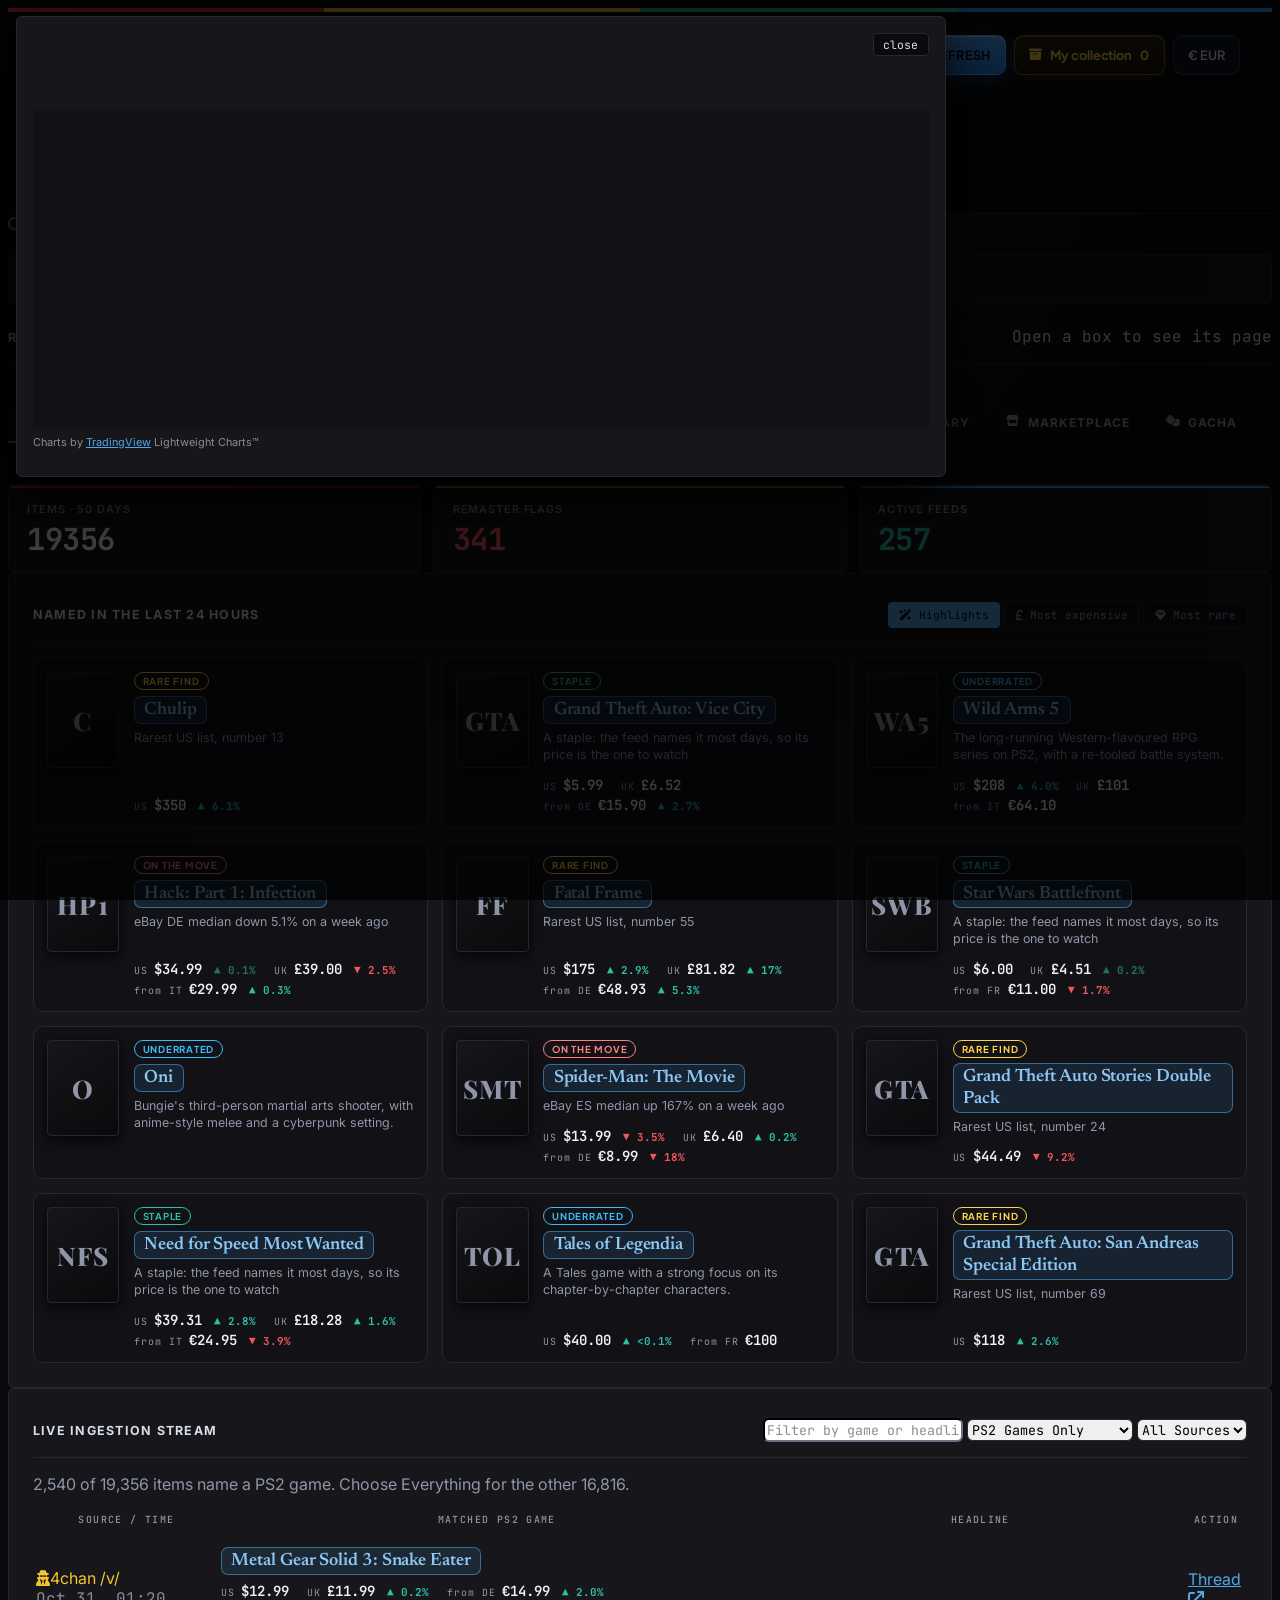
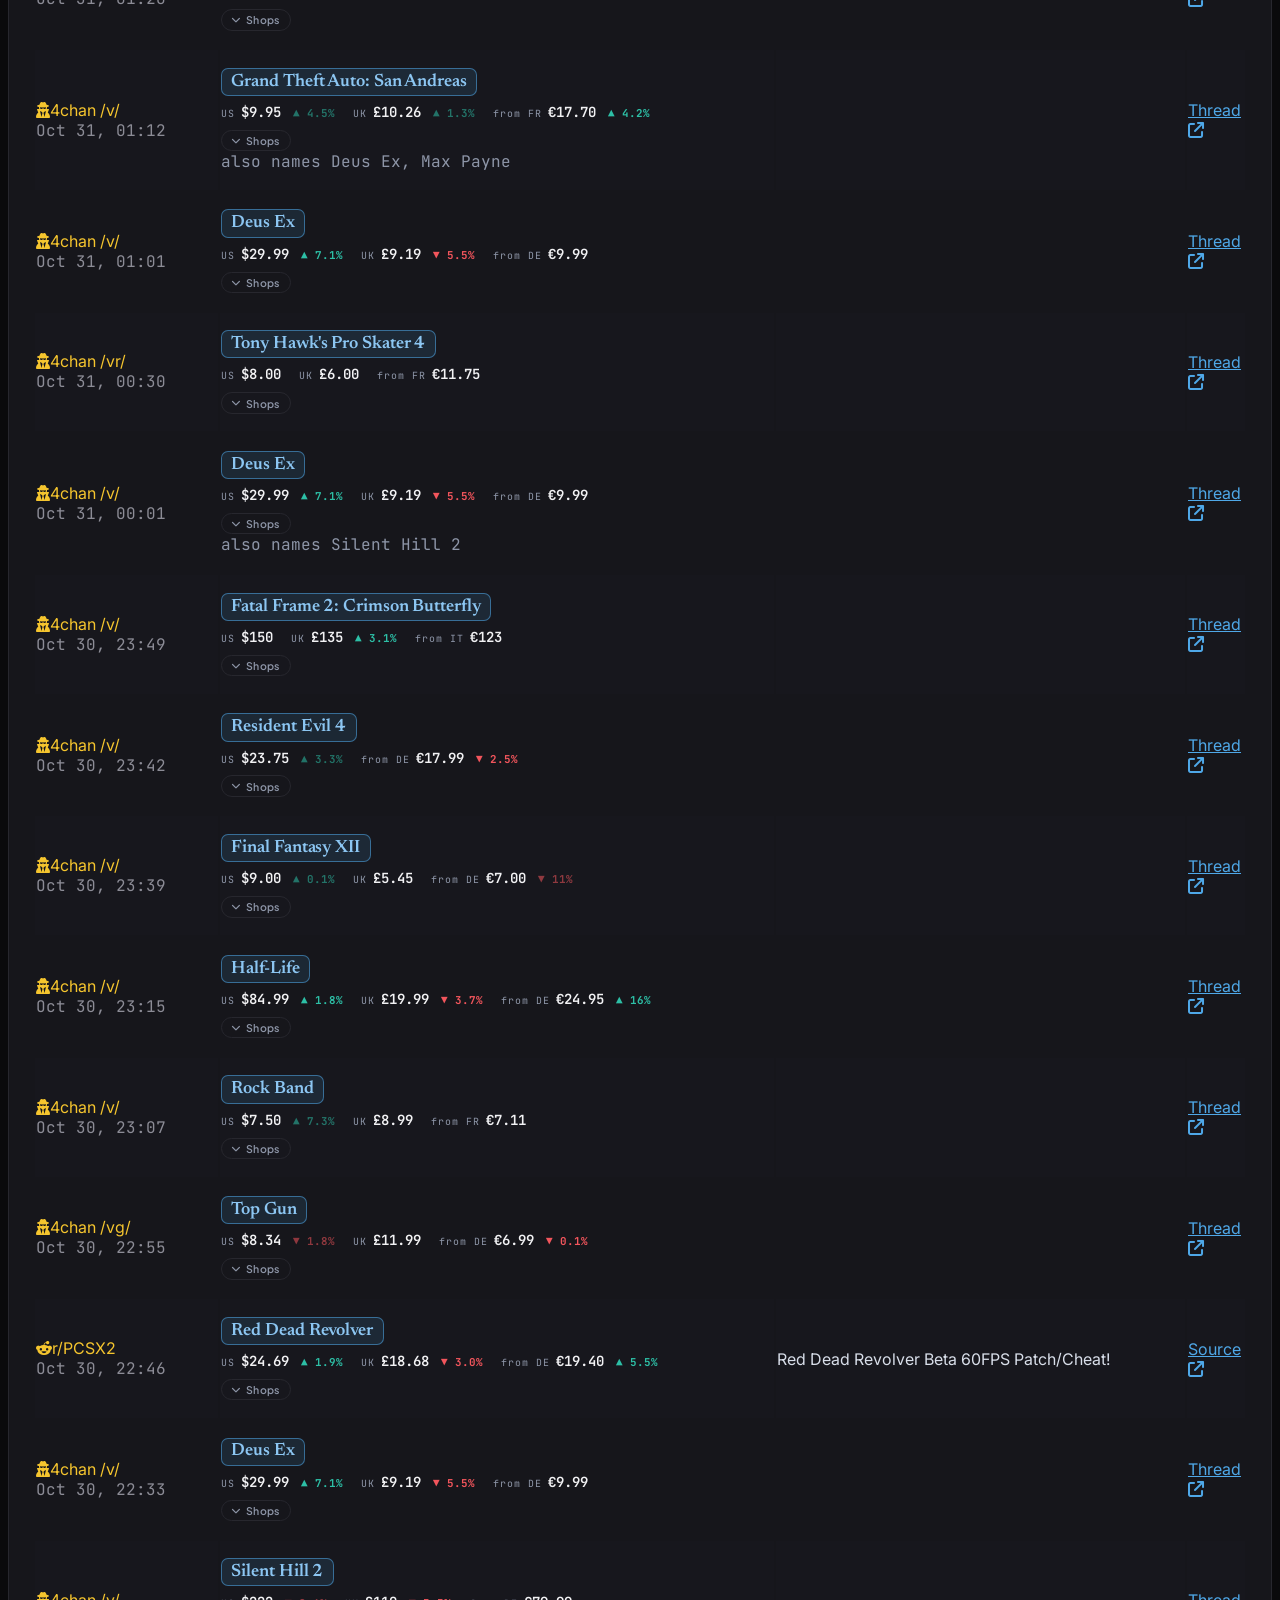
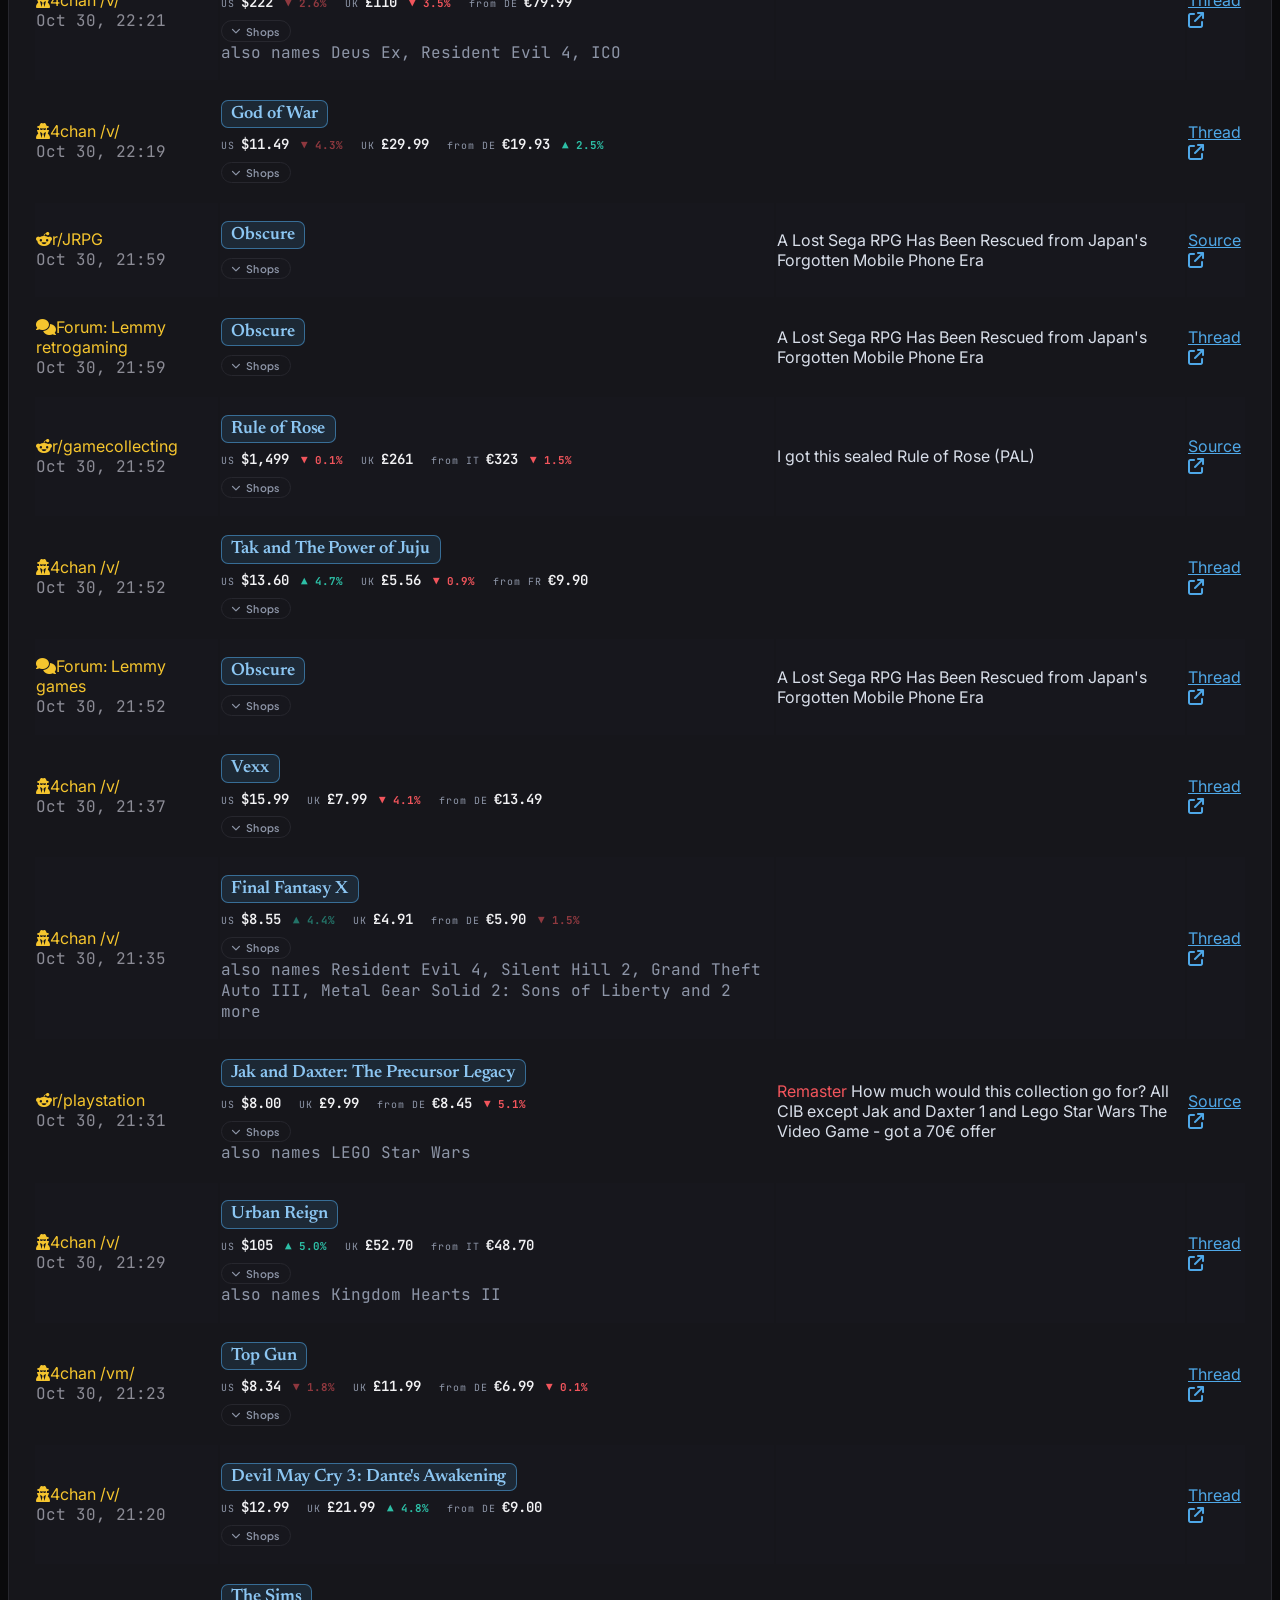
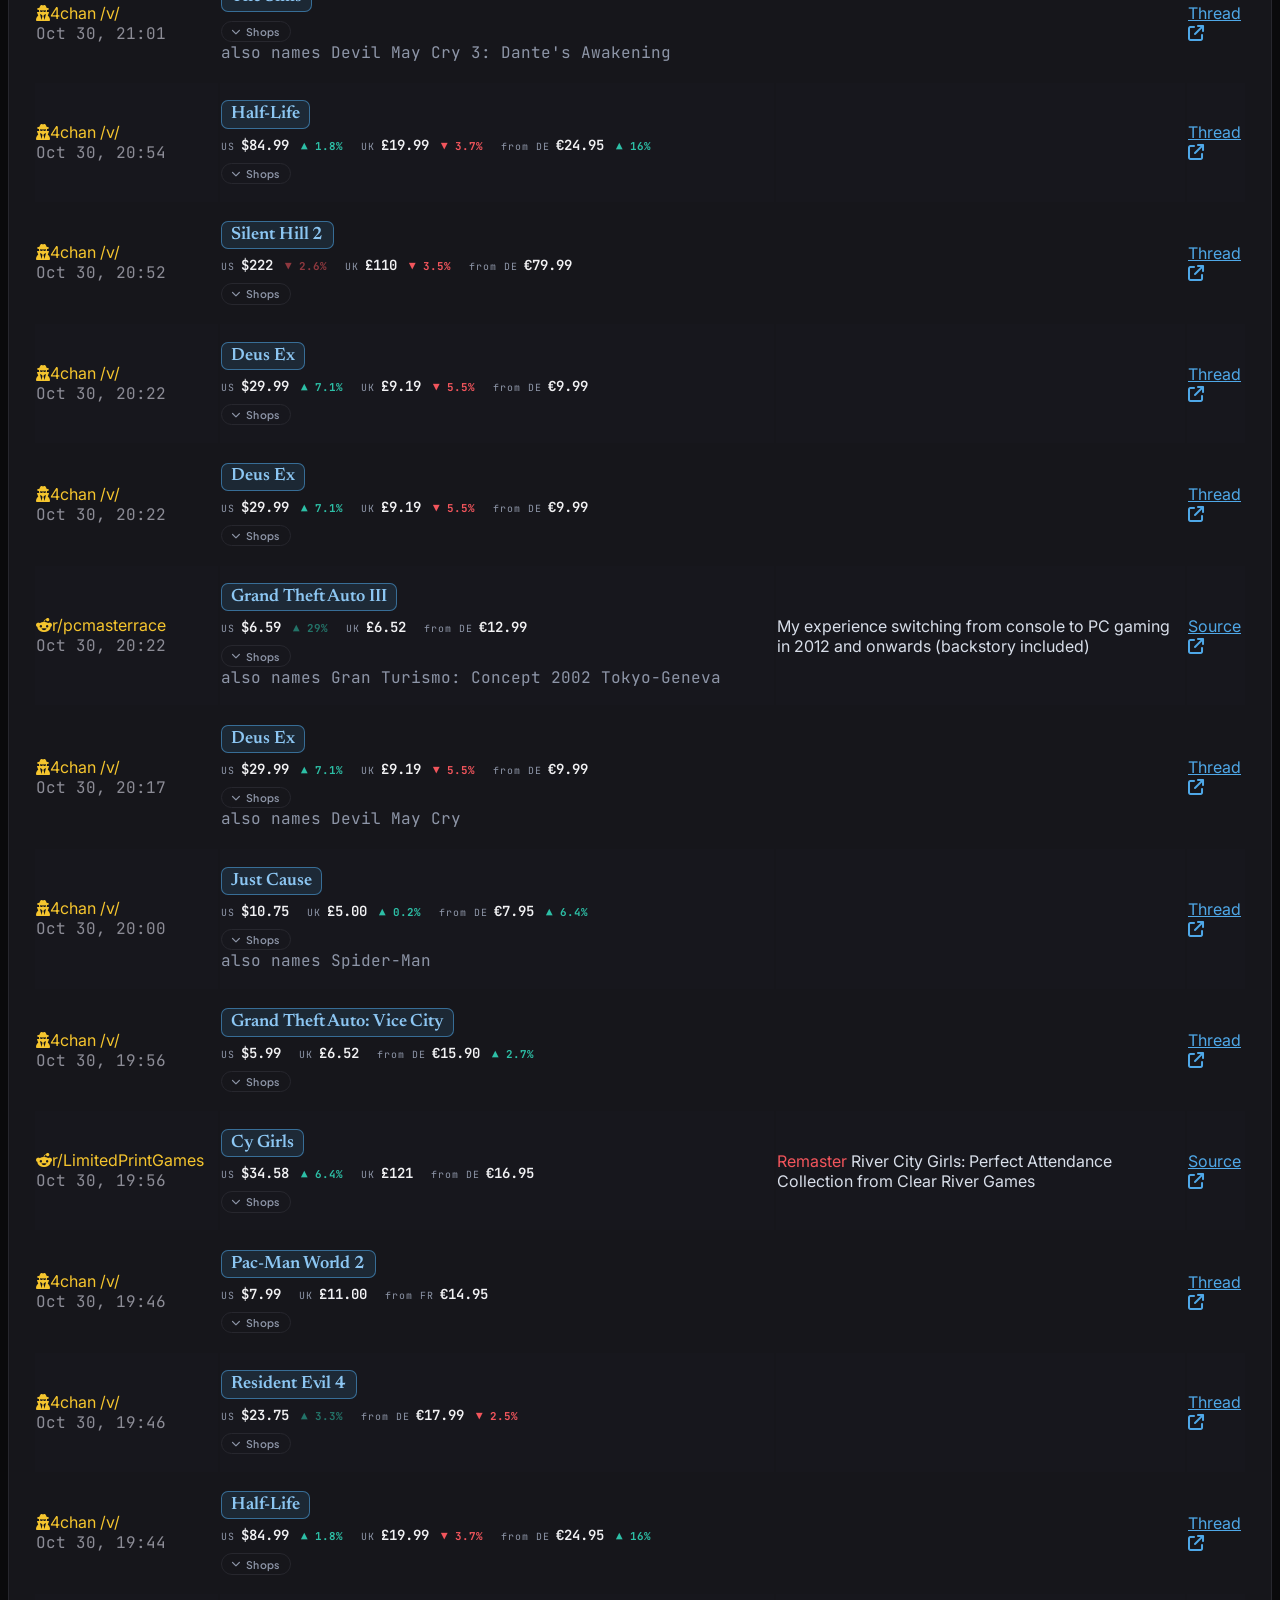
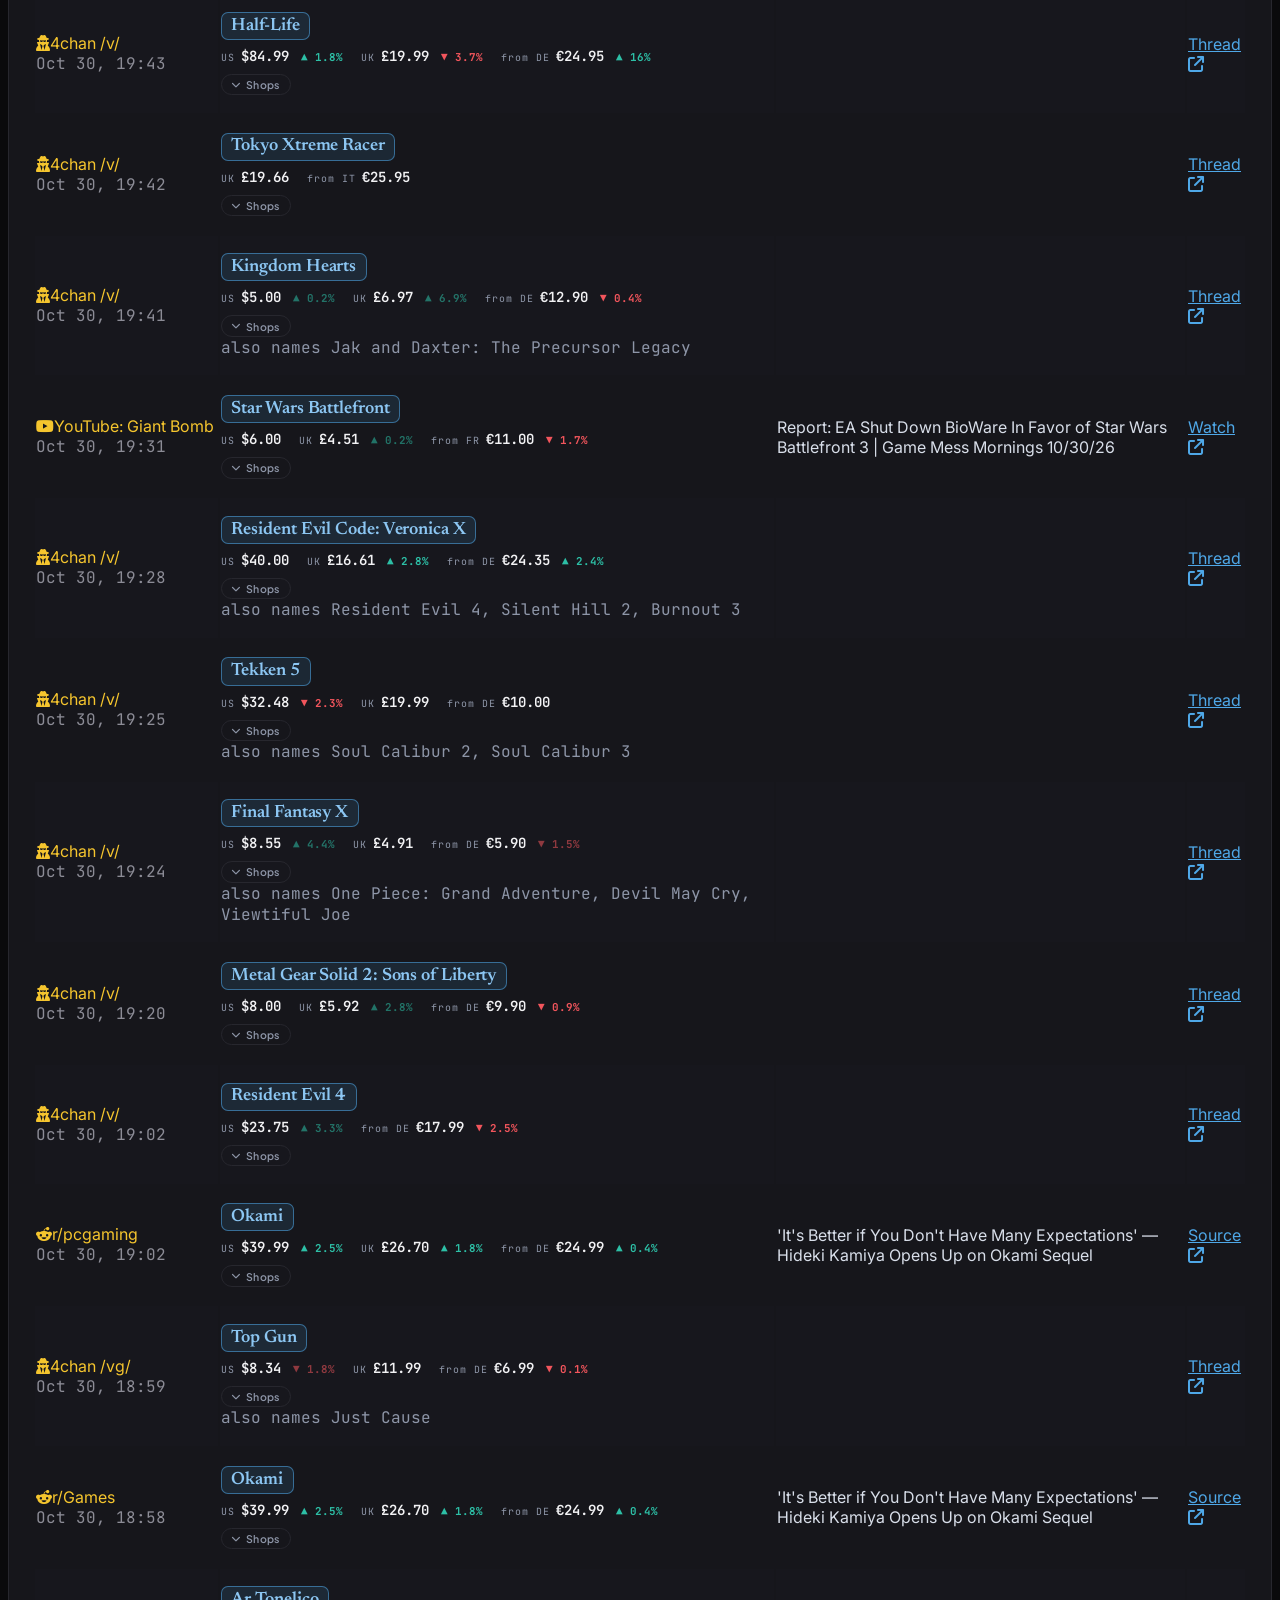
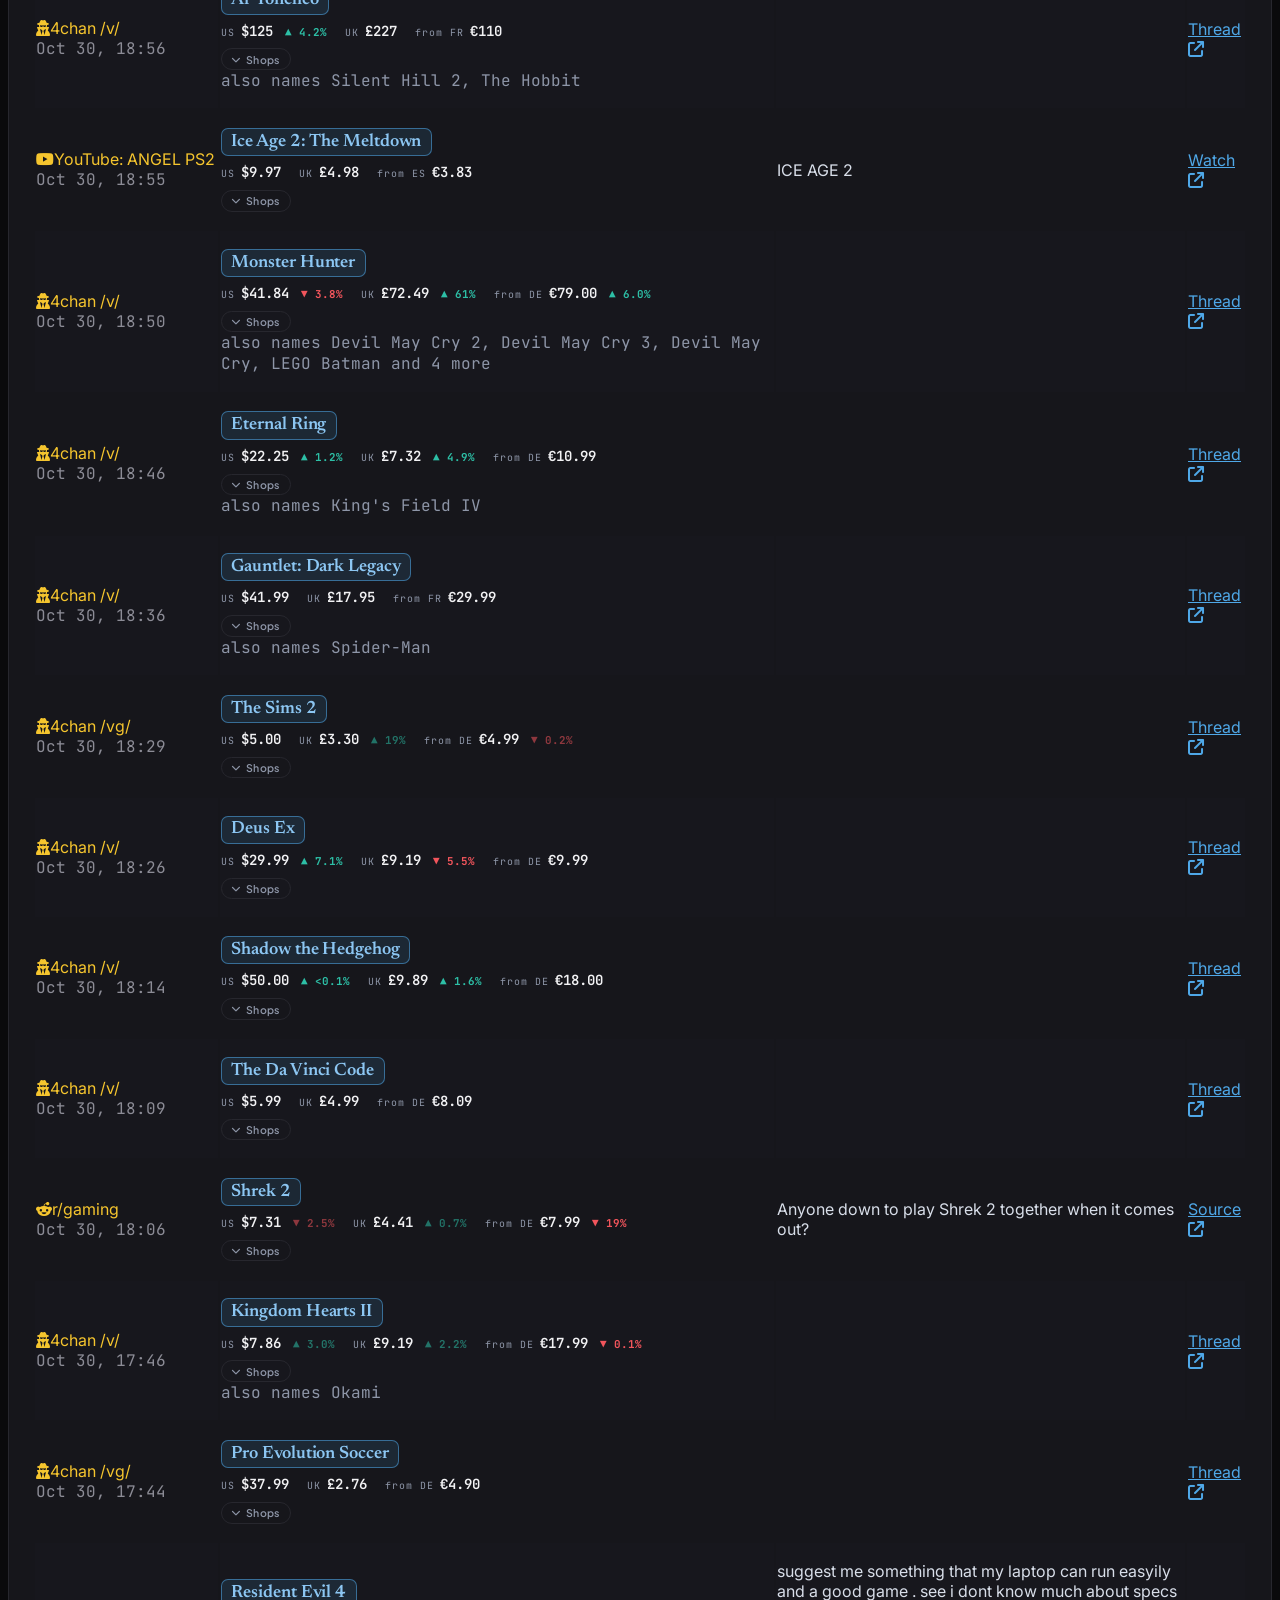
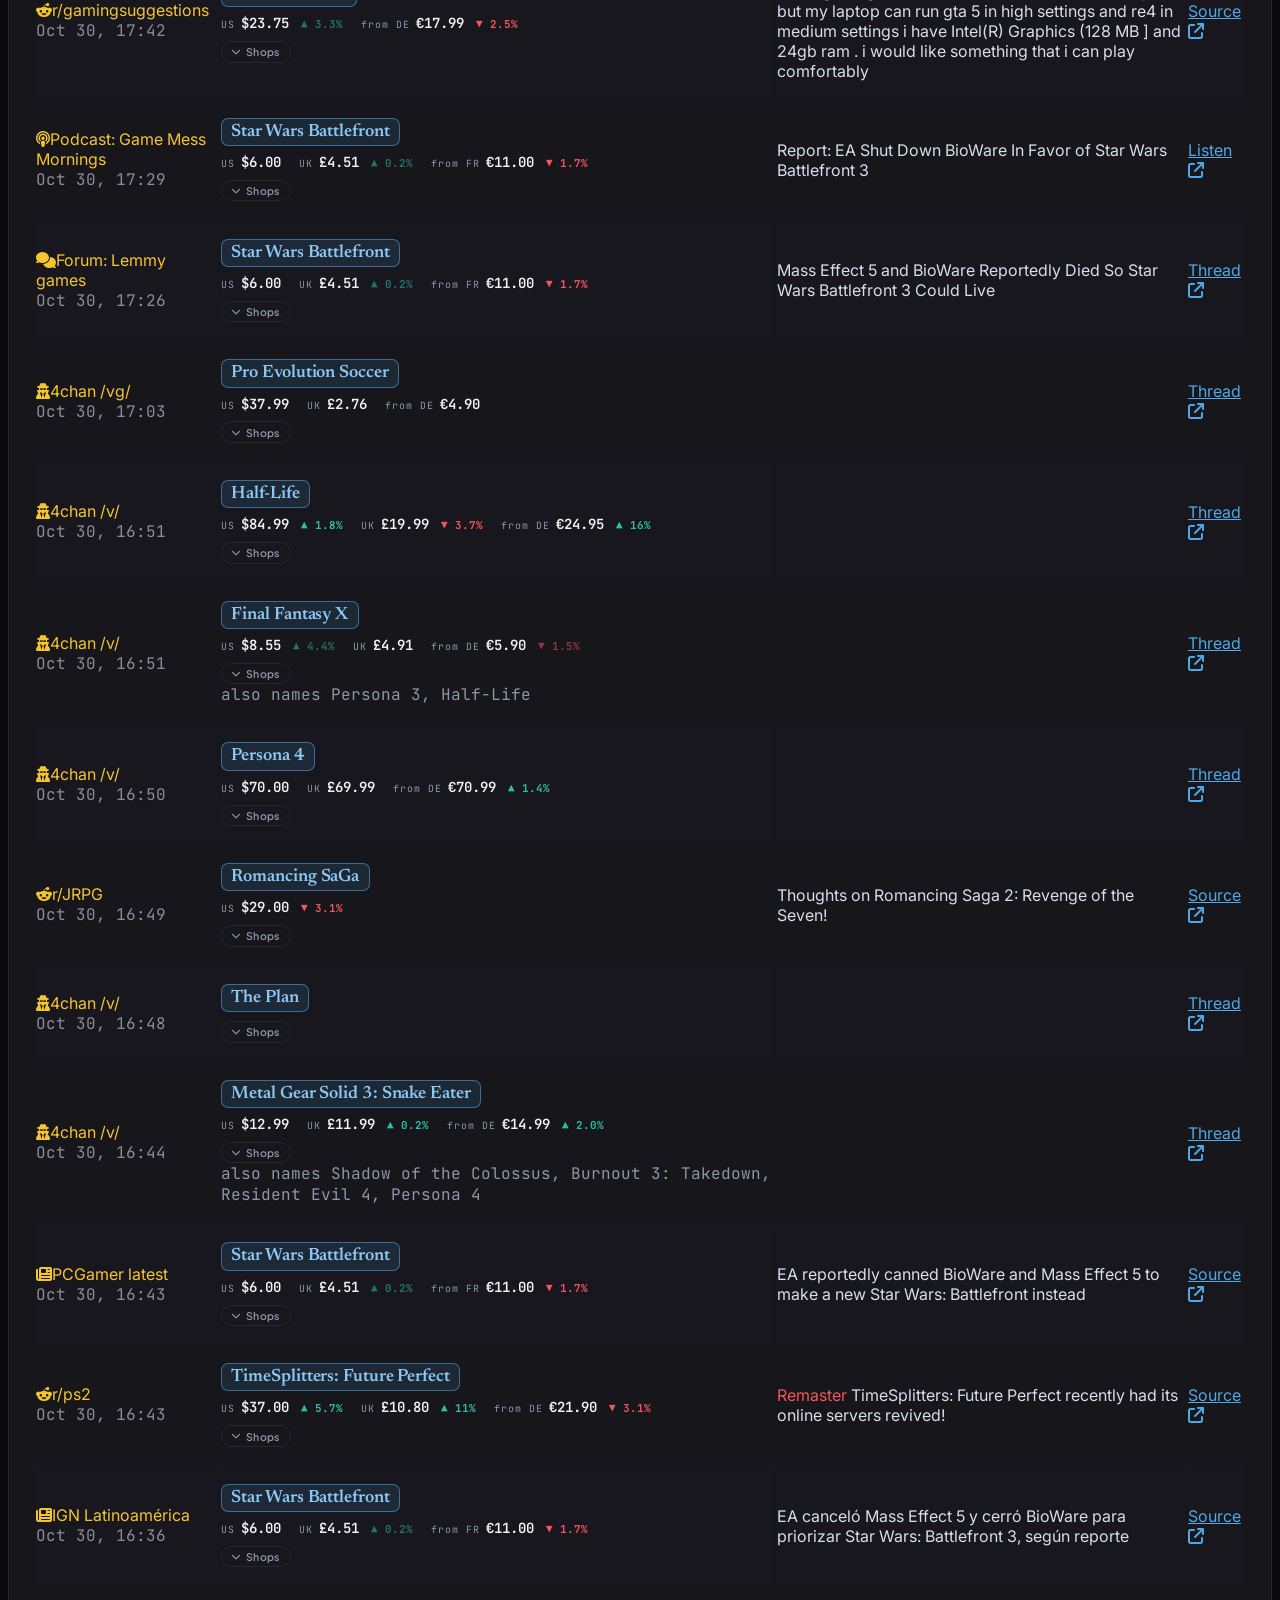
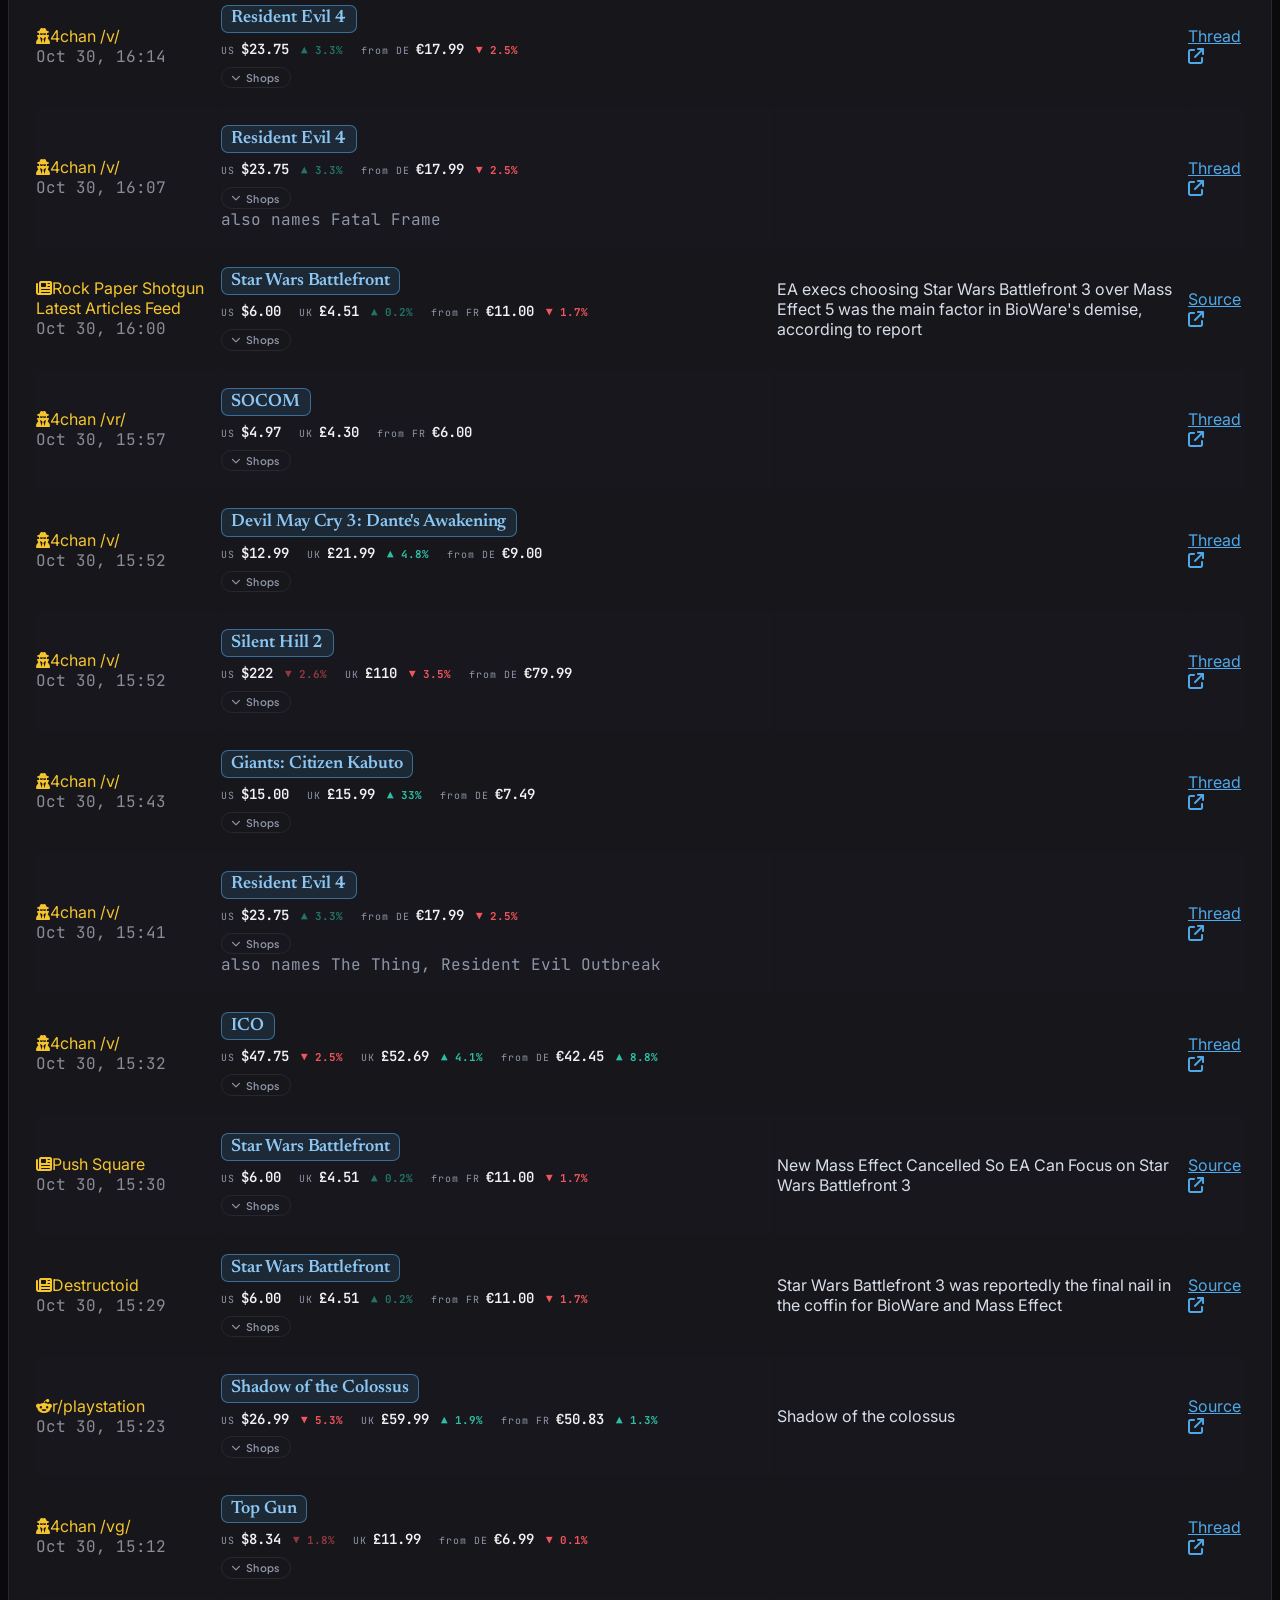
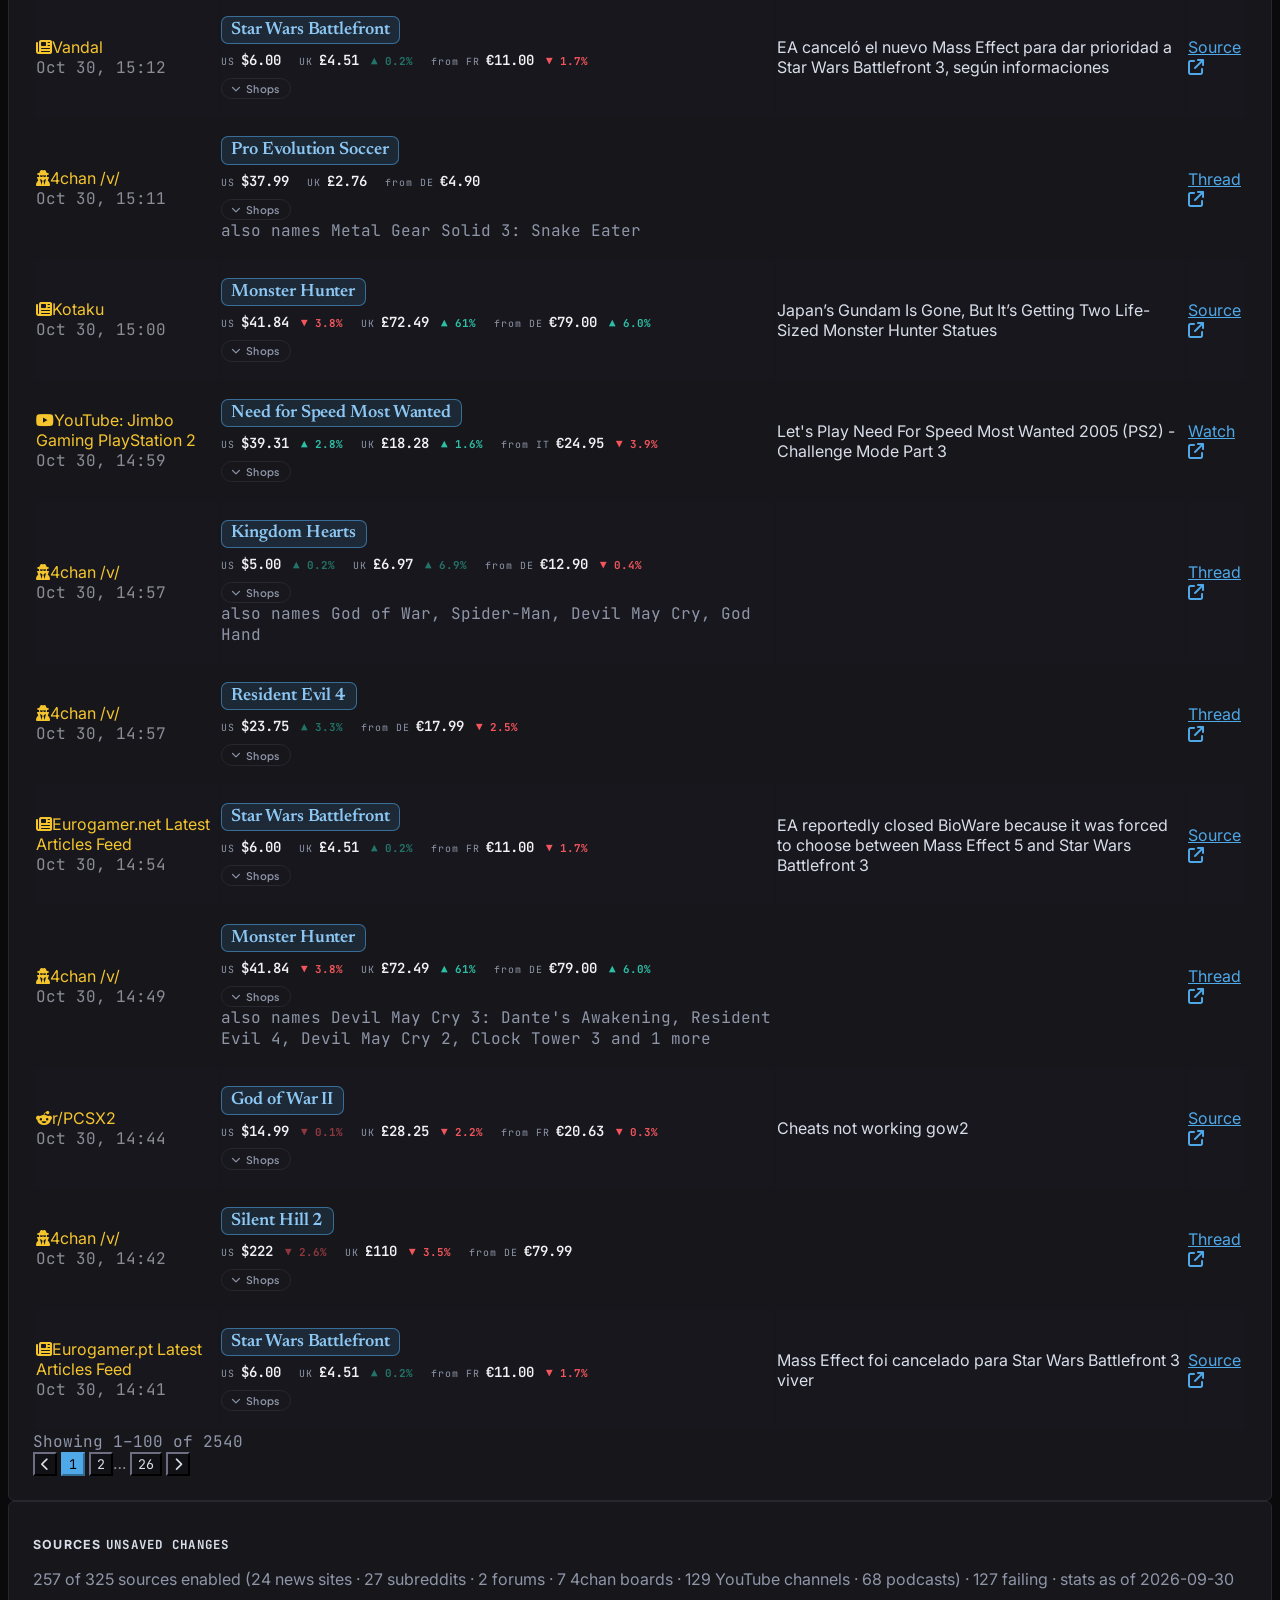
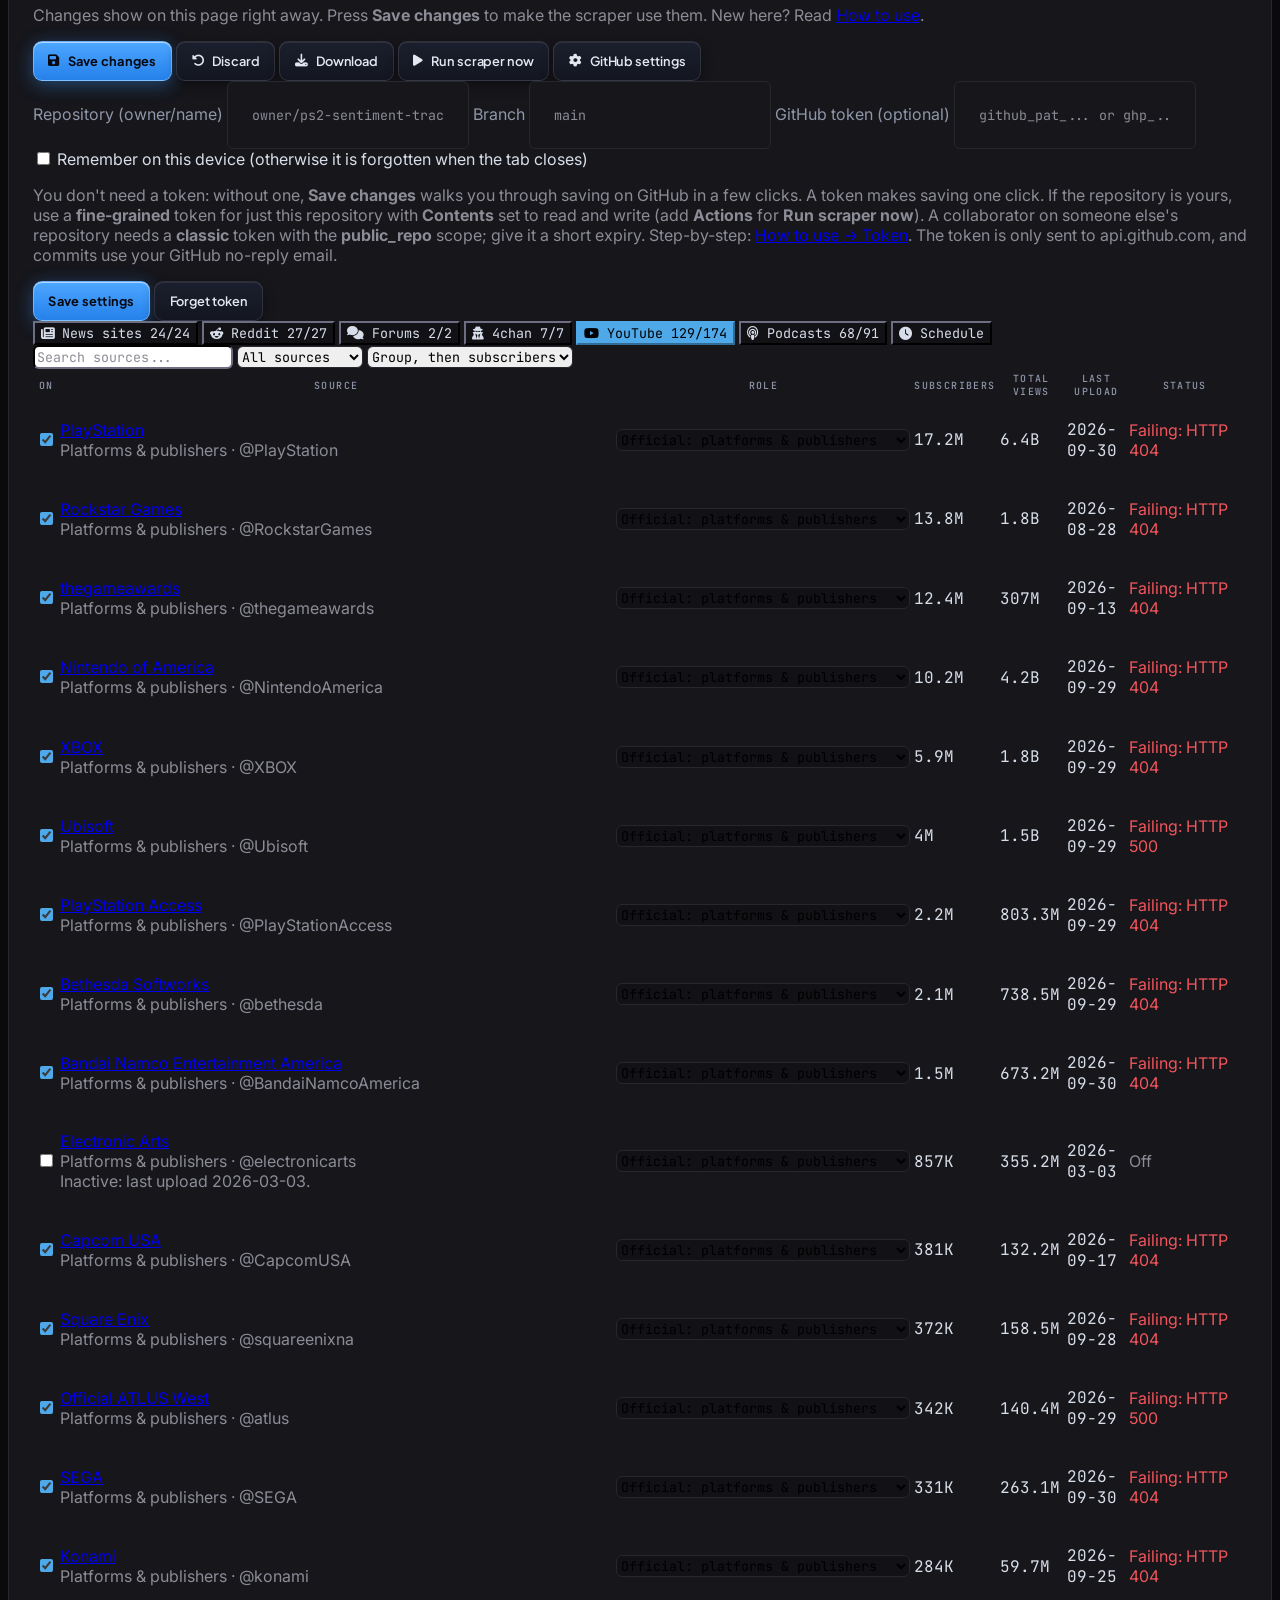
==== commit aa506b84: "Add the Worst tab: lowest-scored PS2 games by region, with eBay figures where tracked Co-Authored-By" ====
--- a/index.html
+++ b/index.html
@@ -37,7 +37,7 @@
     <link rel="preconnect" href="https://fonts.gstatic.com" crossorigin>
     <link href="https://fonts.googleapis.com/css2?family=Inter:wght@400;500;600;700;800&family=Newsreader:opsz,wght@6..72,500;6..72,600;6..72,700&family=Plus+Jakarta+Sans:wght@500;600;700&family=Playfair+Display:ital,wght@0,700;0,800;1,600&family=JetBrains+Mono:wght@400;500;700&display=swap" rel="stylesheet">
     <link rel="stylesheet" href="https://cdnjs.cloudflare.com/ajax/libs/font-awesome/6.4.0/css/all.min.css">
-    <link rel="stylesheet" href="retro.css?v=20261018c">
+    <link rel="stylesheet" href="retro.css?v=20261031a">
 </head>
 <body class="bg-ps2dark min-h-screen flex flex-col selection:bg-ps2neon selection:text-black">
 
@@ -116,6 +116,7 @@
         <div class="view-tabs" role="tablist" aria-label="Pages">
           <button type="button" id="tabDashboard" role="tab" aria-selected="true" aria-controls="viewDashboard" onclick="showView('dashboard')" class="view-tab is-active"><i class="fa-solid fa-satellite-dish" aria-hidden="true"></i> Tracker</button>
           <button type="button" id="tabRare" role="tab" aria-selected="false" aria-controls="viewRare" onclick="showView('rare')" class="view-tab"><i class="fa-solid fa-gem" aria-hidden="true"></i> Rarest</button>
+          <button type="button" id="tabWorst" role="tab" aria-selected="false" aria-controls="viewWorst" onclick="showView('worst')" class="view-tab"><i class="fa-solid fa-thumbs-down" aria-hidden="true"></i> Worst</button>
           <button type="button" id="tabDemand" role="tab" aria-selected="false" aria-controls="viewDemand" onclick="showView('demand')" class="view-tab"><i class="fa-solid fa-arrow-trend-up" aria-hidden="true"></i> Demand</button>
           <button type="button" id="tabMentions" role="tab" aria-selected="false" aria-controls="viewMentions" onclick="showView('mentions')" class="view-tab"><i class="fa-solid fa-list-ol" aria-hidden="true"></i> Most mentioned <span id="tabMentionsCount" class="view-tab-count hidden"></span></button>
           <button type="button" id="tabPrices" role="tab" aria-selected="false" aria-controls="viewPrices" onclick="showView('prices')" class="view-tab"><i class="fa-solid fa-tags" aria-hidden="true"></i> eBay prices <span id="tabPricesCount" class="view-tab-count hidden"></span></button>
@@ -500,6 +501,19 @@
 
     <!-- Appears once a long list (the Library or My collection) has been scrolled down; sits above the add bar when that is open. -->
       <button type="button" id="libraryTop" class="lib-top" onclick="libraryScrollTop()" aria-label="Back to the top of the list" title="Back to the top" inert><i class="fa-solid fa-chevron-up" aria-hidden="true"></i></button>
+
+    <!-- Worst: the lowest-scored PS2 games by release region (worst_games.json, made by hand), each with its eBay figures where the tracker has them. -->
+    <div id="viewWorst" role="tabpanel" aria-labelledby="tabWorst" class="hidden space-y-8">
+      <div id="worstSection" class="bg-ps2card border border-ps2border rounded-md p-6">
+        <div class="lb-section-header"><h2>Worst PS2 Games</h2></div>
+        <p id="worstSummary" class="text-xs text-slate-400 mb-4">Loading the list…</p>
+        <div id="worstRegions" class="market-seg" role="group" aria-label="Region"></div>
+        <ol id="worstList" class="worst-list"></ol>
+        <h3 class="gacha-h3">Score found, release region not confirmed</h3>
+        <ol id="worstOther" class="worst-list"></ol>
+        <p id="worstNote" class="text-[11px] text-slate-500 mt-4 leading-relaxed"></p>
+      </div>
+    </div>
 
     <!-- Underrated: one game a day from underrated.json, picked by the date (the same for everyone), then the whole list. -->
     <div id="viewUnderrated" role="tabpanel" aria-labelledby="tabUnderrated" class="hidden space-y-8">
@@ -841,6 +855,7 @@
         const VIEWS = {
             dashboard: ['viewDashboard', 'tabDashboard'],
             rare: ['viewRare', 'tabRare'],
+            worst: ['viewWorst', 'tabWorst'],
             demand: ['viewDemand', 'tabDemand'],
             mentions: ['viewMentions', 'tabMentions'],
             prices: ['viewPrices', 'tabPrices'],
@@ -901,6 +916,9 @@
             }
             if (view === 'gacha') {
                 try { openGacha(); } catch (error) { console.warn('Could not show the gacha.', error); }
+            }
+            if (view === 'worst') {
+                try { openWorst(); } catch (error) { console.warn('Could not show the worst page.', error); }
             }
             if (view === 'underrated') {
                 try { openUnderrated(); } catch (error) { console.warn('Could not show the underrated page.', error); }
@@ -1321,7 +1339,7 @@
         }
 
         // Pages a game page can be opened from, and what its Back button says for each (the Tracker is "Highlights").
-        const BACK_LABELS = { rare: 'Back to Rarest', demand: 'Back to Demand', mentions: 'Back to Most mentioned', prices: 'Back to eBay prices',
+        const BACK_LABELS = { rare: 'Back to Rarest', worst: 'Back to Worst', demand: 'Back to Demand', mentions: 'Back to Most mentioned', prices: 'Back to eBay prices',
             library: 'Back to Library', gacha: 'Back to Gacha', underrated: 'Back to Underrated', collection: 'Back to My collection' };
         let gameBackTo = null;
         function goBack(event) {
@@ -4543,6 +4561,96 @@
             if (!document.getElementById('viewMarketplace')?.classList.contains('hidden')) renderMarketplace();
         }
 
+        /* ---- Worst -------------------------------------------------------------
+           worst_games.json: the lowest critic scores found for PS2 games, by release region (made by hand from
+           public pages, read only when the tab is opened). Each row carries the game's eBay figures when the price
+           job tracks it. Nothing is stored and nothing is sent. */
+        let worstData = null, worstFileState = 'idle', worstRegion = 'PAL';
+        const WORST_REGIONS = ['PAL', 'US'];
+
+        function cleanWorstData(raw) {
+            if (!raw || typeof raw !== 'object' || !Array.isArray(raw.games)) return null;
+            const games = [];
+            const seen = new Set();
+            for (const g of raw.games) {
+                if (!g || typeof g.title !== 'string' || !g.title.trim()) continue;
+                const key = priceKey(g.title);
+                if (!key || seen.has(key)) continue;
+                seen.add(key);
+                games.push({
+                    title: g.title.trim(),
+                    regions: Array.isArray(g.regions) ? g.regions.filter(r => WORST_REGIONS.includes(r)) : [],
+                    score: Number.isFinite(g.score) ? g.score : null,
+                    scale: typeof g.scale === 'string' ? g.scale : '',
+                    note: typeof g.note === 'string' ? g.note : '',
+                    source: typeof g.source === 'string' ? g.source : '',
+                    url: typeof g.url === 'string' && /^https:\/\//.test(g.url) ? g.url : '',
+                });
+            }
+            return { checked: typeof raw.checked === 'string' ? raw.checked : '', games };
+        }
+        // Lowest score first; a game with no score found comes last.
+        function worstSorted(games) {
+            return [...games].sort((a, b) => (a.score ?? Infinity) - (b.score ?? Infinity) || a.title.localeCompare(b.title));
+        }
+        function worstRowHtml(g, number) {
+            let price = '';
+            try { price = compactPriceHtml(g.title, Date.now()); } catch { price = ''; }
+            const score = g.score === null ? '<span class="worst-score is-none">no score</span>'
+                : `<span class="worst-score" title="${esc(g.scale)}"><b>${esc(String(g.score))}</b>${g.scale === 'GameRankings %' ? '%' : ''}</span>`;
+            const source = g.url ? `<a href="${esc(g.url)}" target="_blank" rel="noopener noreferrer">${esc(g.source || 'source')}</a>` : esc(g.source);
+            return `<li class="worst-row"><span class="worst-rank">${number}</span>${score}
+                <div class="worst-body"><div class="worst-title">${gameLinkHtml(g.title)} <span class="worst-scale">${esc(g.scale)}</span></div>
+                <div class="worst-note">${esc(g.note)}${source ? ` · ${source}` : ''}</div></div>
+                <div class="worst-price">${price || '<span class="worst-noprice">no price tracked</span>'}</div></li>`;
+        }
+        function renderWorst() {
+            const summary = document.getElementById('worstSummary');
+            if (!summary) return;
+            const list = document.getElementById('worstList');
+            const other = document.getElementById('worstOther');
+            if (!worstData) {
+                summary.textContent = worstFileState === 'failed' ? 'The list could not be loaded. Try again later.' : 'Loading the list…';
+                list.innerHTML = '';
+                other.innerHTML = '';
+                return;
+            }
+            const games = worstData.games;
+            const here = worstSorted(games.filter(g => g.regions.includes(worstRegion)));
+            const rest = worstSorted(games.filter(g => !g.regions.length));
+            summary.textContent = `The lowest critic scores found for PS2 games released in ${worstRegion === 'PAL' ? 'Europe (PAL)' : 'North America (US)'}, worst first. A partial list, made by hand from public pages.`;
+            document.getElementById('worstRegions').innerHTML = WORST_REGIONS.map(region =>
+                `<button type="button" class="${region === worstRegion ? 'is-active' : ''}" aria-pressed="${region === worstRegion}" onclick="worstSetRegion(${esc(JSON.stringify(region))})">${region} (${games.filter(g => g.regions.includes(region)).length})</button>`).join('');
+            list.innerHTML = here.length ? here.map((g, i) => worstRowHtml(g, i + 1)).join('') : '<li class="text-xs text-slate-400">Nothing found for this region yet.</li>';
+            other.innerHTML = rest.map((g, i) => worstRowHtml(g, i + 1)).join('');
+            document.getElementById('worstNote').textContent = 'Scores come from different places (Metacritic is out of 100, GameRankings is a percentage), so the order is only a rough guide. '
+                + 'Prices are what sellers ask for used copies on eBay, shown only for games the tracker already prices. No popular-vote ranking is included' + (worstData.checked ? `. Checked ${worstData.checked}.` : '.');
+        }
+        function worstSetRegion(region) {
+            if (!WORST_REGIONS.includes(region)) return;
+            worstRegion = region;
+            renderWorst();
+        }
+        async function ensureWorst() {
+            if (worstFileState === 'ready' || worstFileState === 'loading') return;
+            worstFileState = 'loading';
+            try {
+                const response = await fetch('worst_games.json');
+                worstData = response.ok ? cleanWorstData(await response.json()) : null;
+            } catch {
+                worstData = null;
+            }
+            worstFileState = worstData ? 'ready' : 'failed';
+            redrawWorst();
+        }
+        function openWorst() {
+            renderWorst();
+            ensureWorst();
+        }
+        function redrawWorst() {
+            if (!document.getElementById('viewWorst')?.classList.contains('hidden')) renderWorst();
+        }
+
         /* ---- Underrated -------------------------------------------------------
            underrated.json: games that public "underrated PS2" lists keep naming (made by hand, read only
            when the tab is opened). One is the game of the day. The day is the UTC date, so every visitor
@@ -5726,7 +5834,7 @@
             } catch {
                 coverIndexState = 'failed';
             }
-            try { refreshCollection(); paintGameCover(); redrawCoverLists(); redrawGacha(); redrawMarketplace(); redrawUnderrated(); } catch { /* the next draw shows them */ }
+            try { refreshCollection(); paintGameCover(); redrawCoverLists(); redrawGacha(); redrawMarketplace(); redrawUnderrated(); redrawWorst(); } catch { /* the next draw shows them */ }
         }
 
         // The address of a game's box art: the region's own picture when there is one, else the other's.
--- a/retro.css
+++ b/retro.css
@@ -1136,6 +1136,18 @@
 body .market-search input, body .market-sort select { width: 100%; min-height: 2.4rem; background: var(--inset); border: 1px solid var(--line); border-radius: 6px; color: var(--text); font-size: .8rem; }
 body .market-search input { padding: .5rem .8rem .5rem 2.3rem; }
 body .market-sort select { padding: .5rem .8rem; font-family: var(--mono); font-size: .7rem; text-transform: uppercase; }
+body .worst-list { list-style: none; padding: 0; margin: 1rem 0 0; display: flex; flex-direction: column; gap: .5rem; }
+body .worst-row { display: grid; grid-template-columns: 1.6rem 4.2rem minmax(0, 1fr) auto; align-items: center; gap: .6rem; padding: .6rem .7rem; border: 1px solid var(--line); border-radius: 6px; background: var(--card); }
+body .worst-rank { font-family: var(--mono); font-size: .7rem; color: var(--dim); text-align: right; }
+body .worst-score { font-family: var(--mono); font-size: .72rem; color: var(--dim); text-align: center; border: 1px solid var(--red-line); border-radius: 4px; padding: .2rem .3rem; }
+body .worst-score b { font-size: 1rem; color: var(--text); }
+body .worst-score.is-none { border-color: var(--line); }
+body .worst-title { font-size: .85rem; font-weight: 600; overflow-wrap: anywhere; }
+body .worst-scale { font-family: var(--mono); font-size: .62rem; font-weight: 400; color: var(--dim); }
+body .worst-note { font-size: .7rem; color: var(--dim); line-height: 1.4; }
+body .worst-note a { text-decoration: underline; }
+body .worst-noprice { font-size: .68rem; color: var(--dim); }
+@media (max-width: 640px) { body .worst-row { grid-template-columns: 1.4rem 3.6rem minmax(0, 1fr); } body .worst-price { grid-column: 3; } }
 body .market-seg { display: inline-flex; border: 1px solid var(--line); border-radius: 6px; overflow: hidden; }
 body .market-seg button { min-height: 2.4rem; padding: .4rem .9rem; background: var(--inset); border: 0; border-right: 1px solid var(--line); color: var(--dim); font-family: var(--mono); font-size: .72rem; cursor: pointer; }
 body .market-seg button:last-child { border-right: 0; }
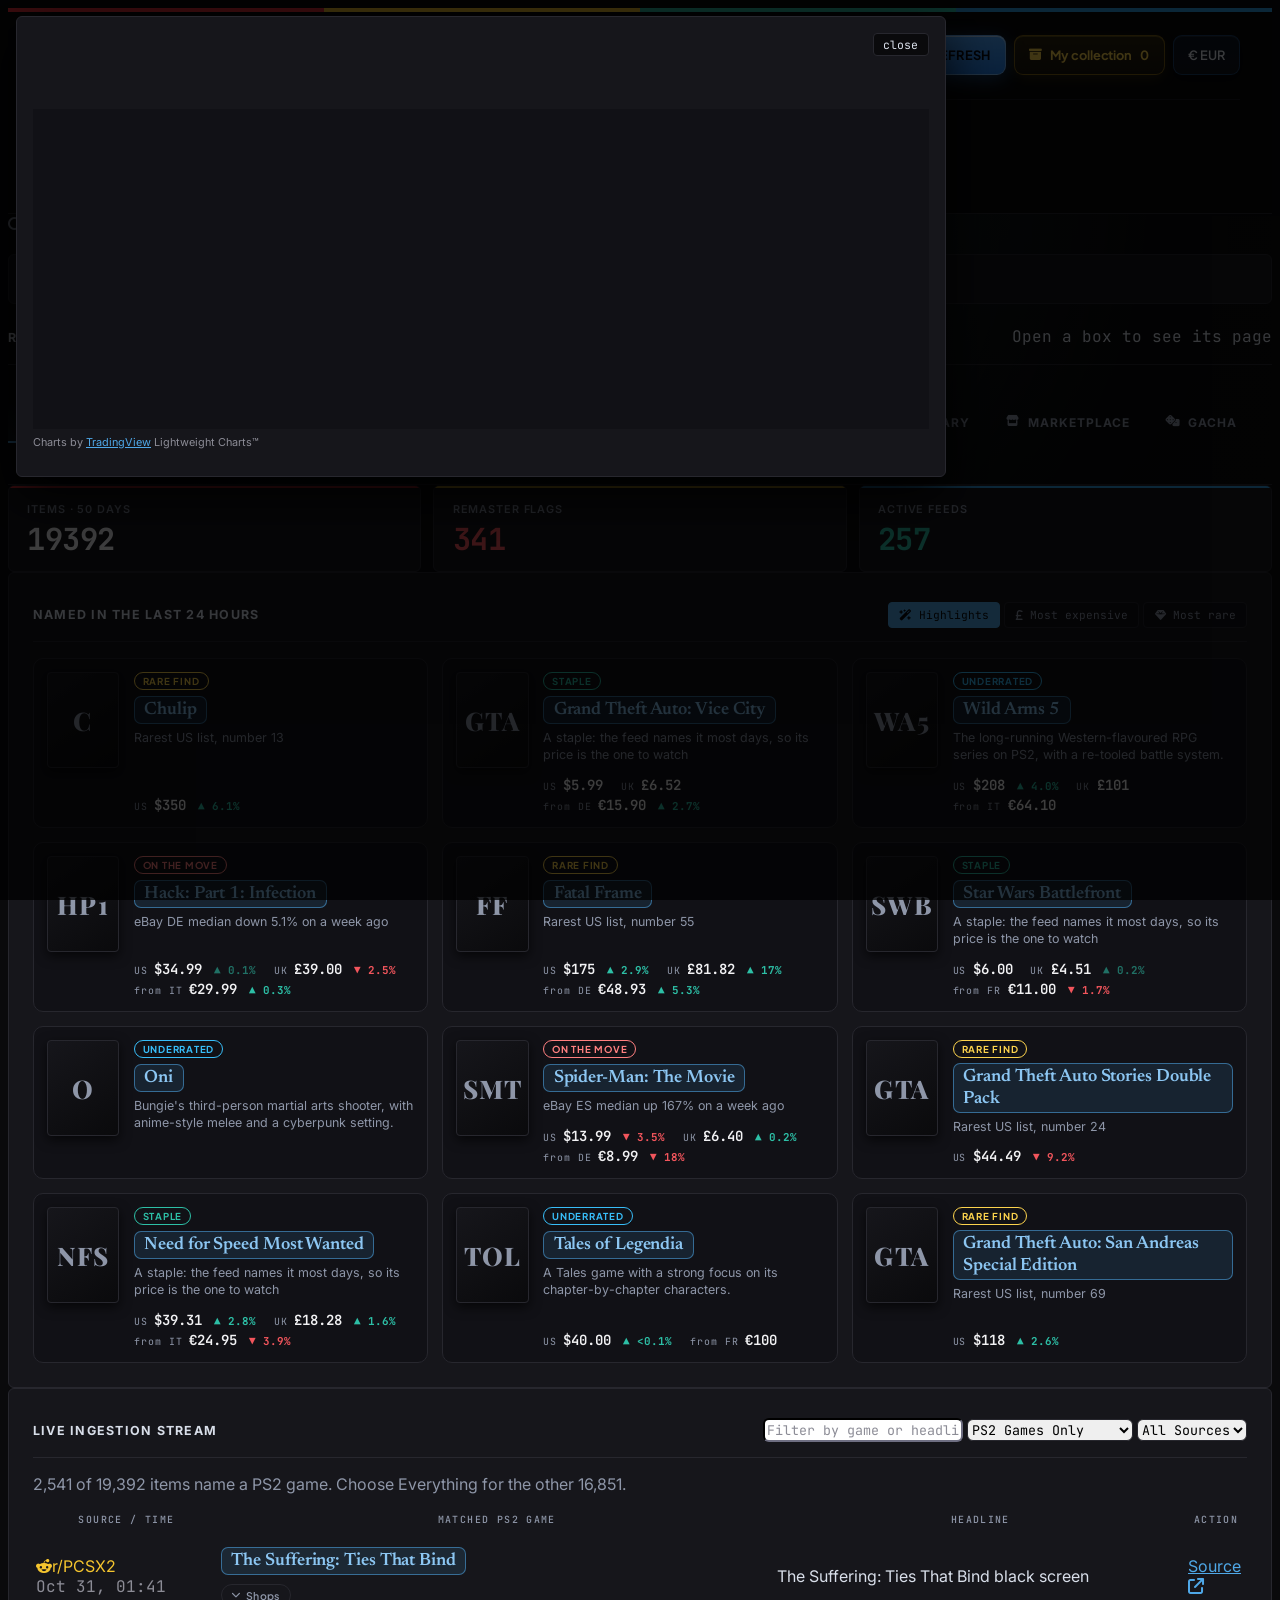
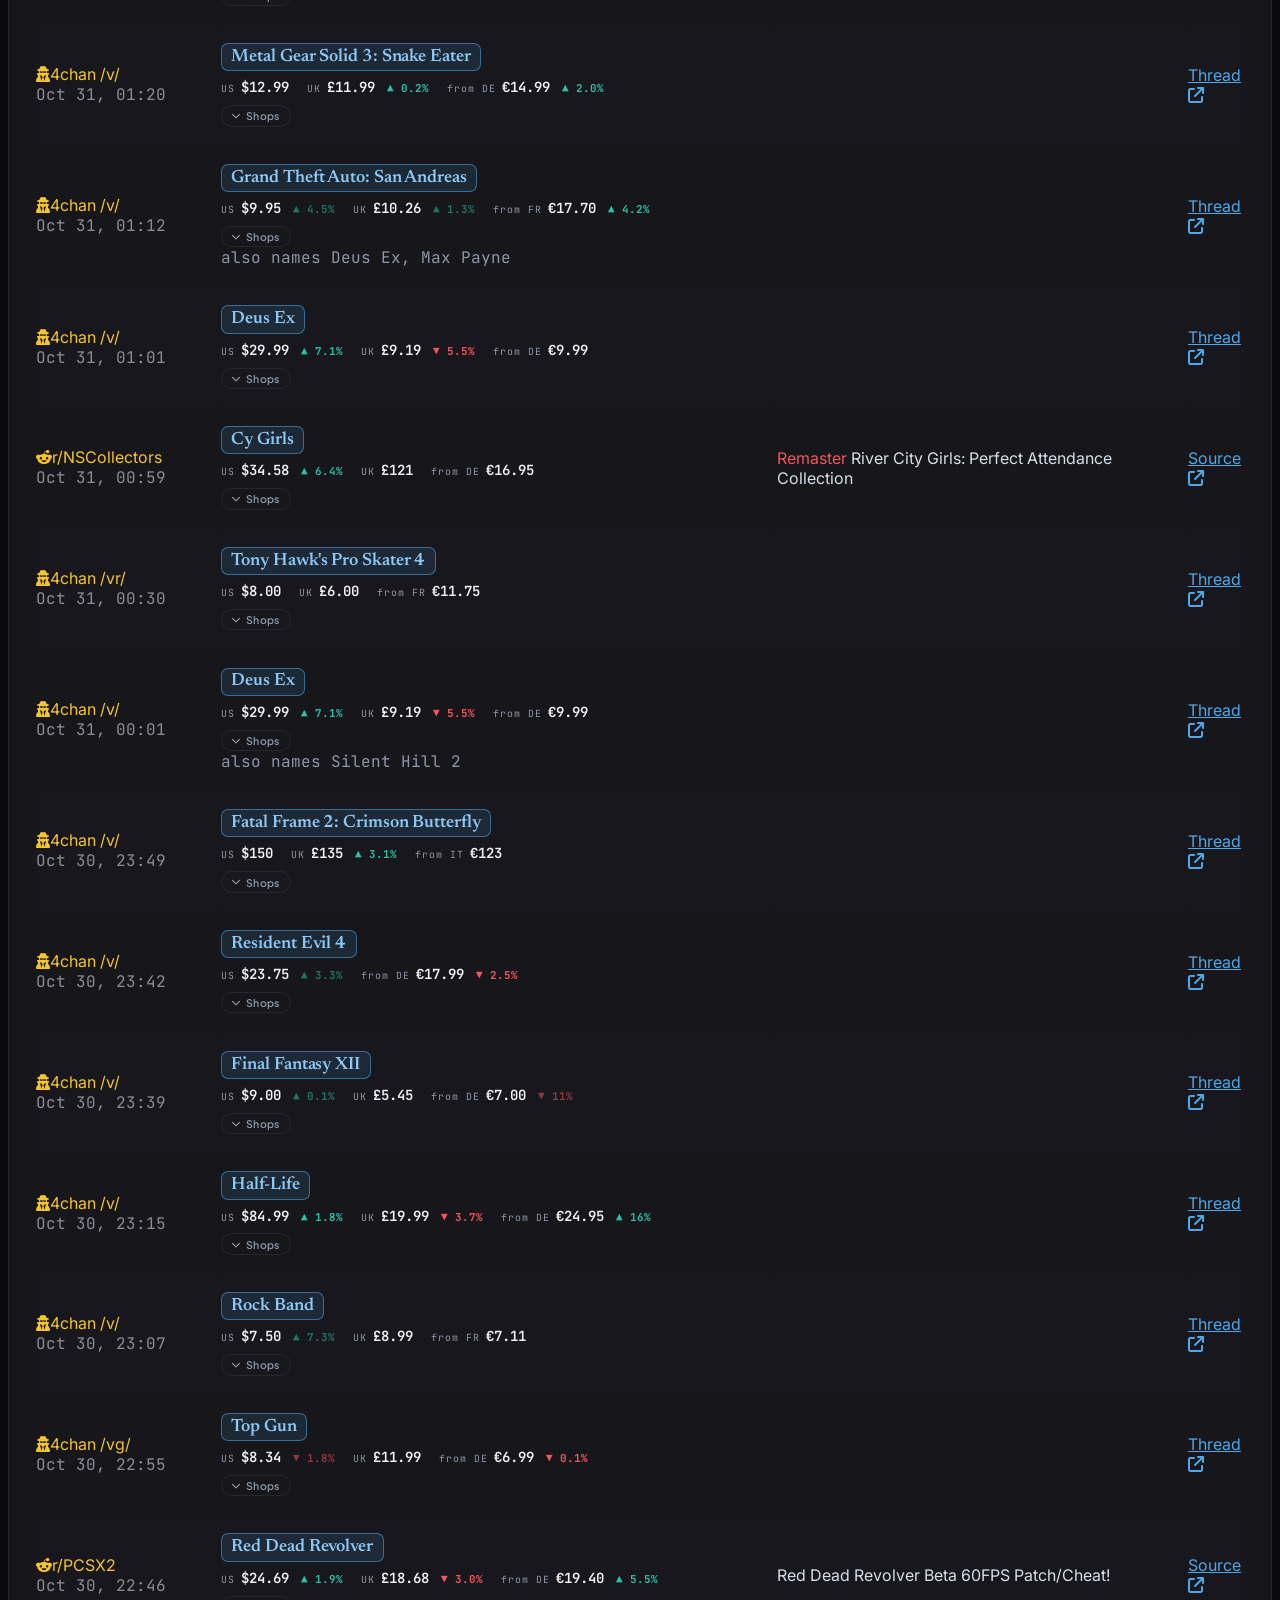
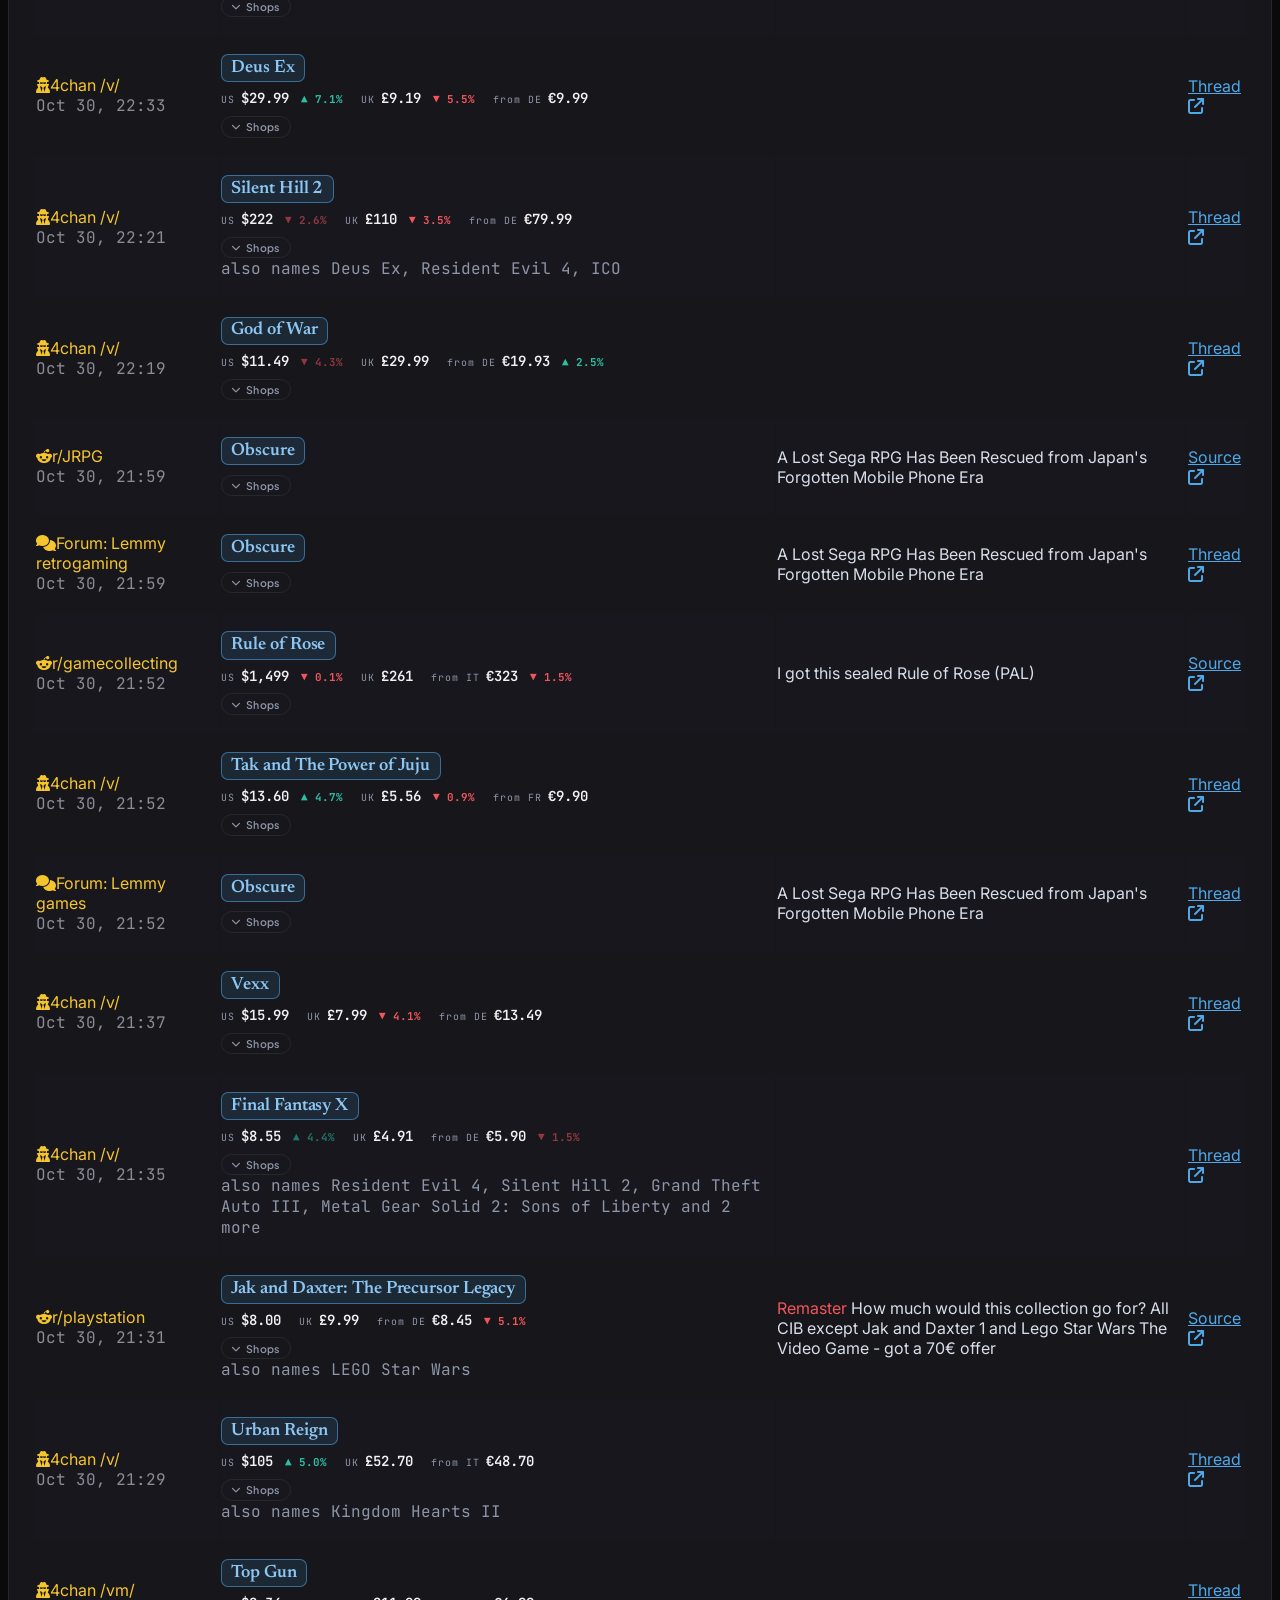
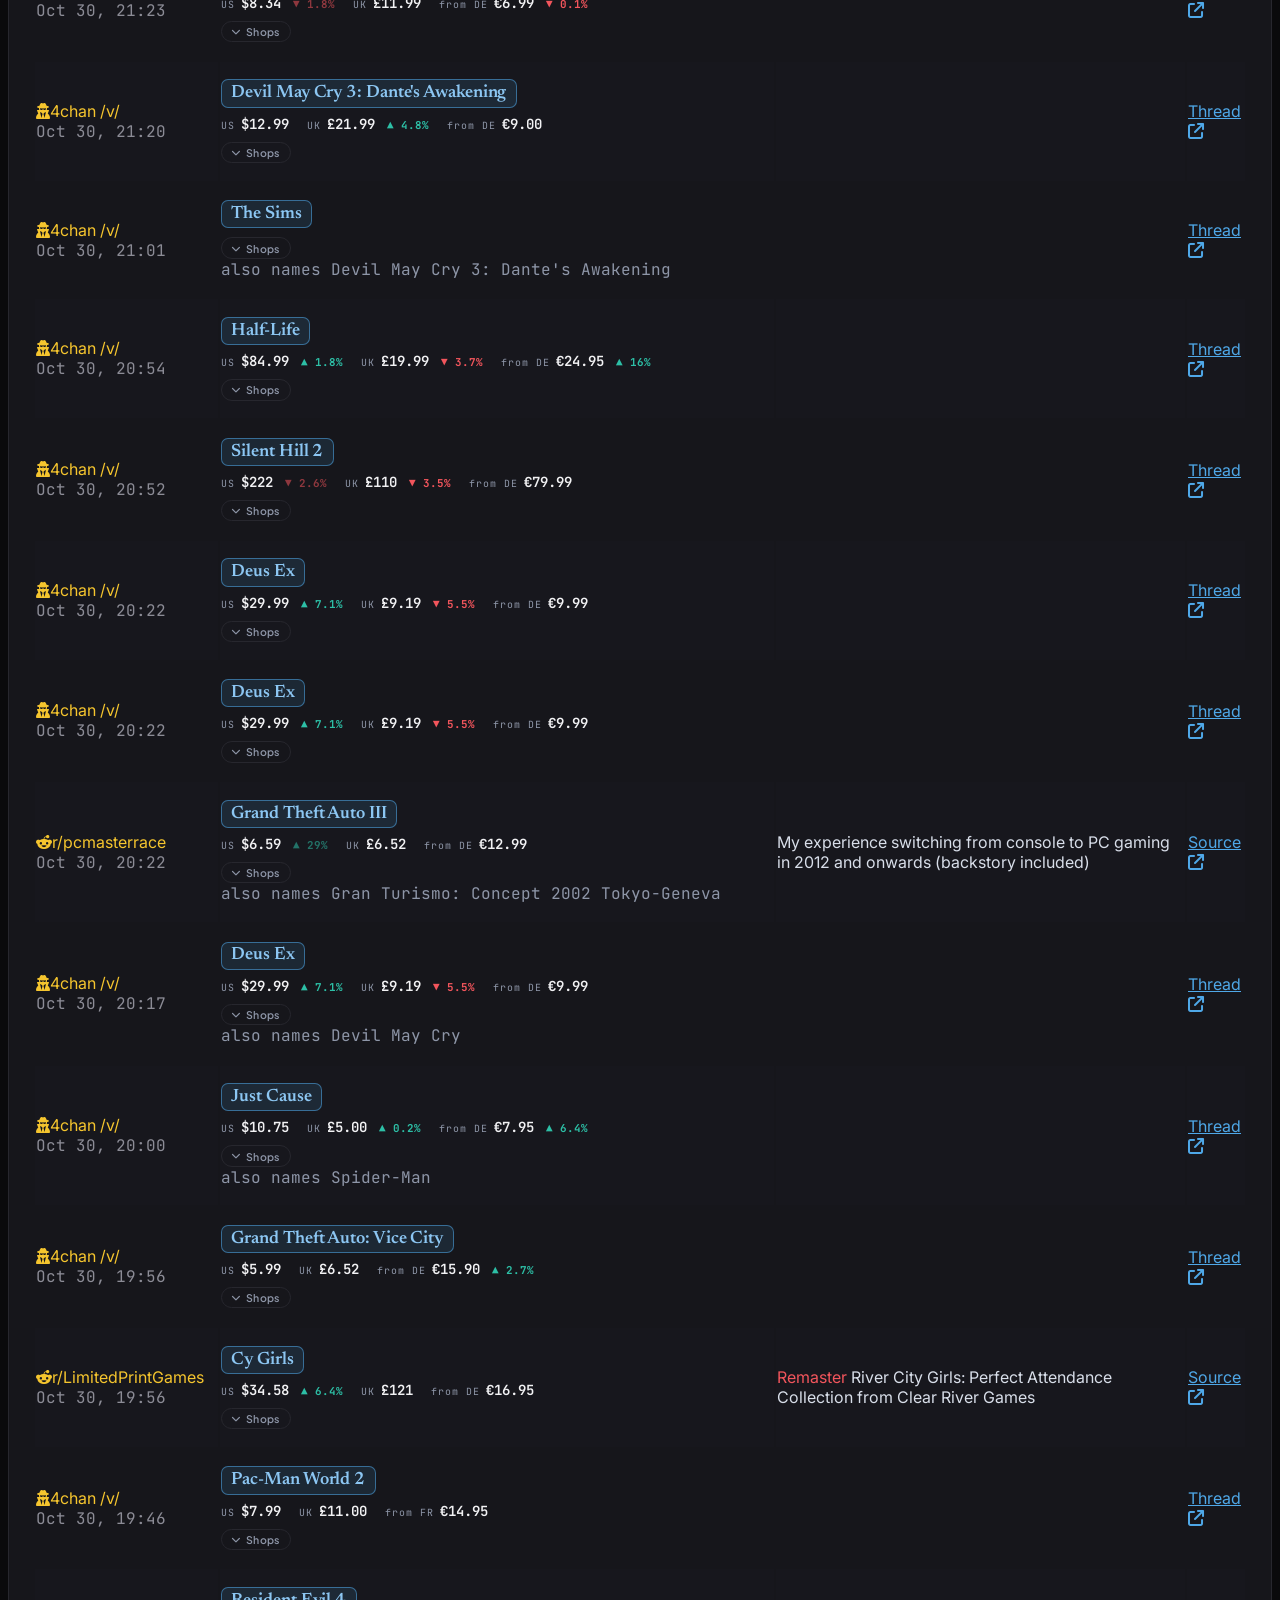
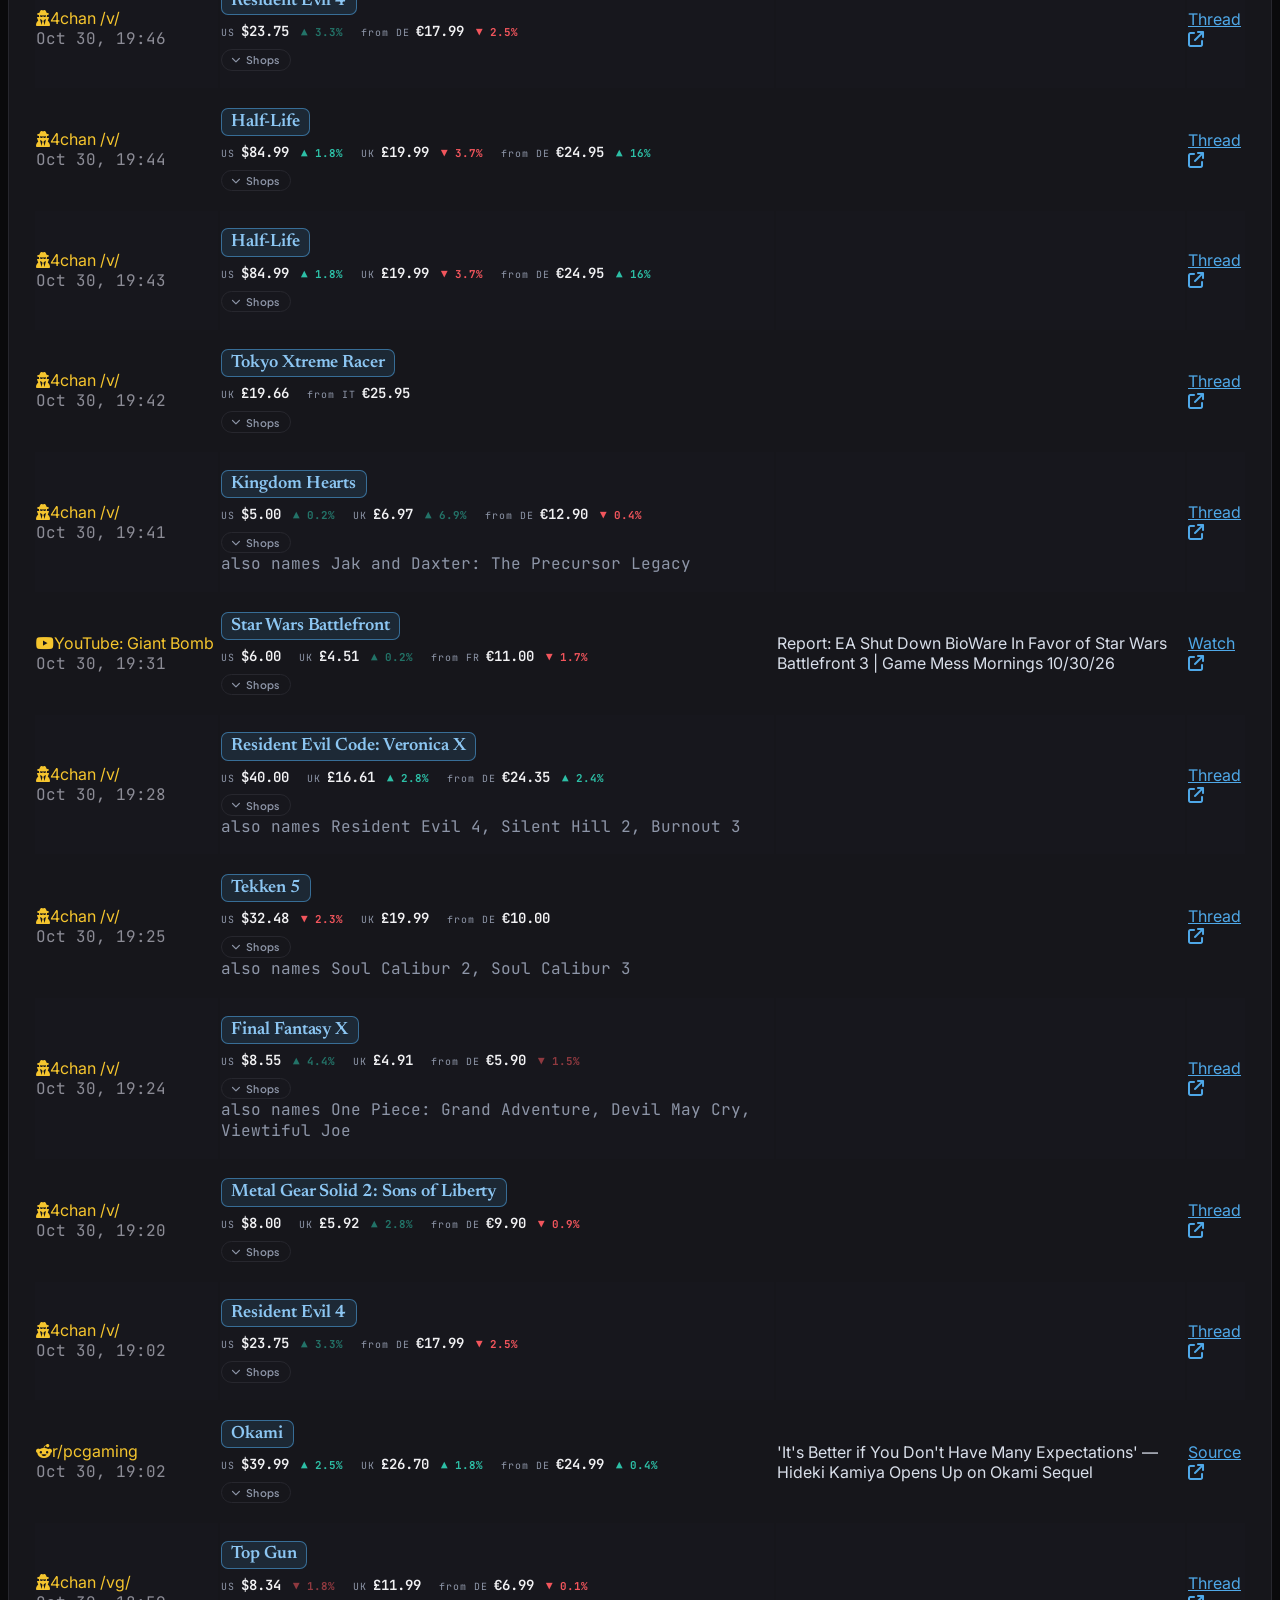
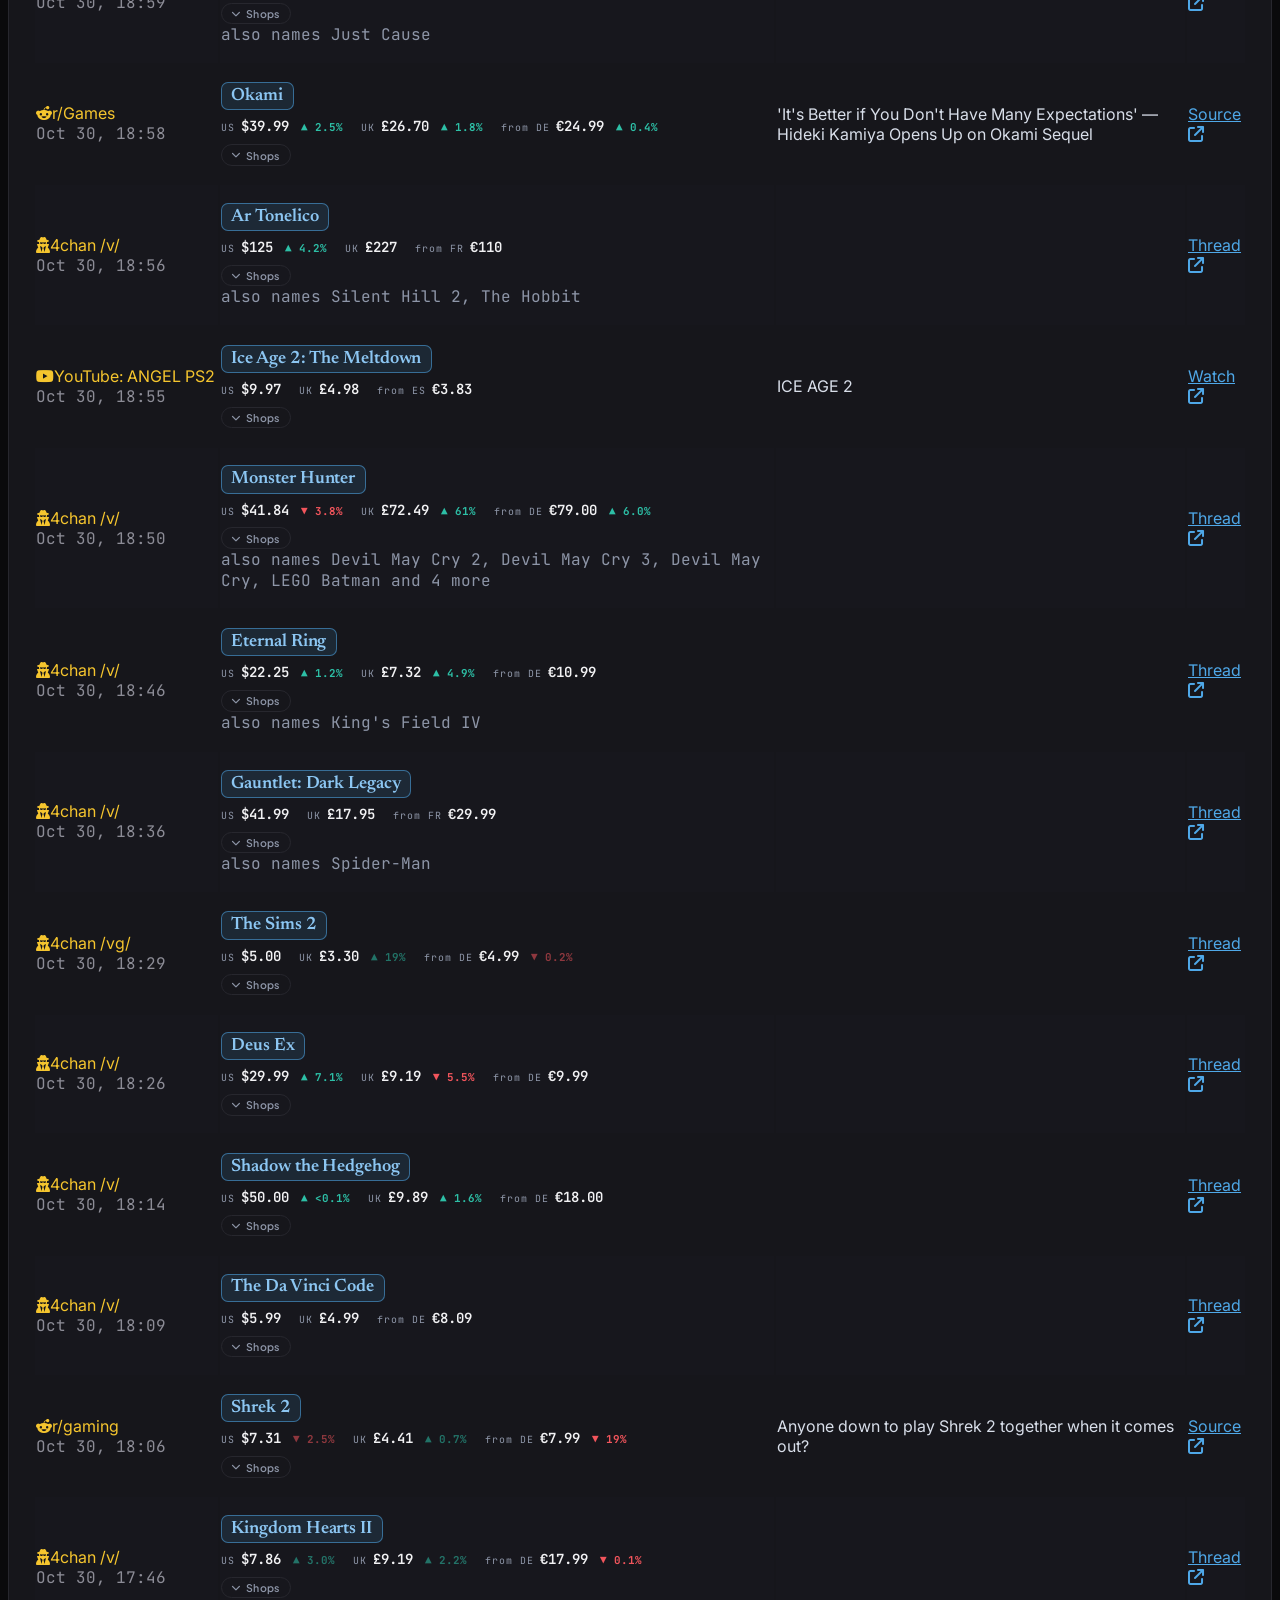
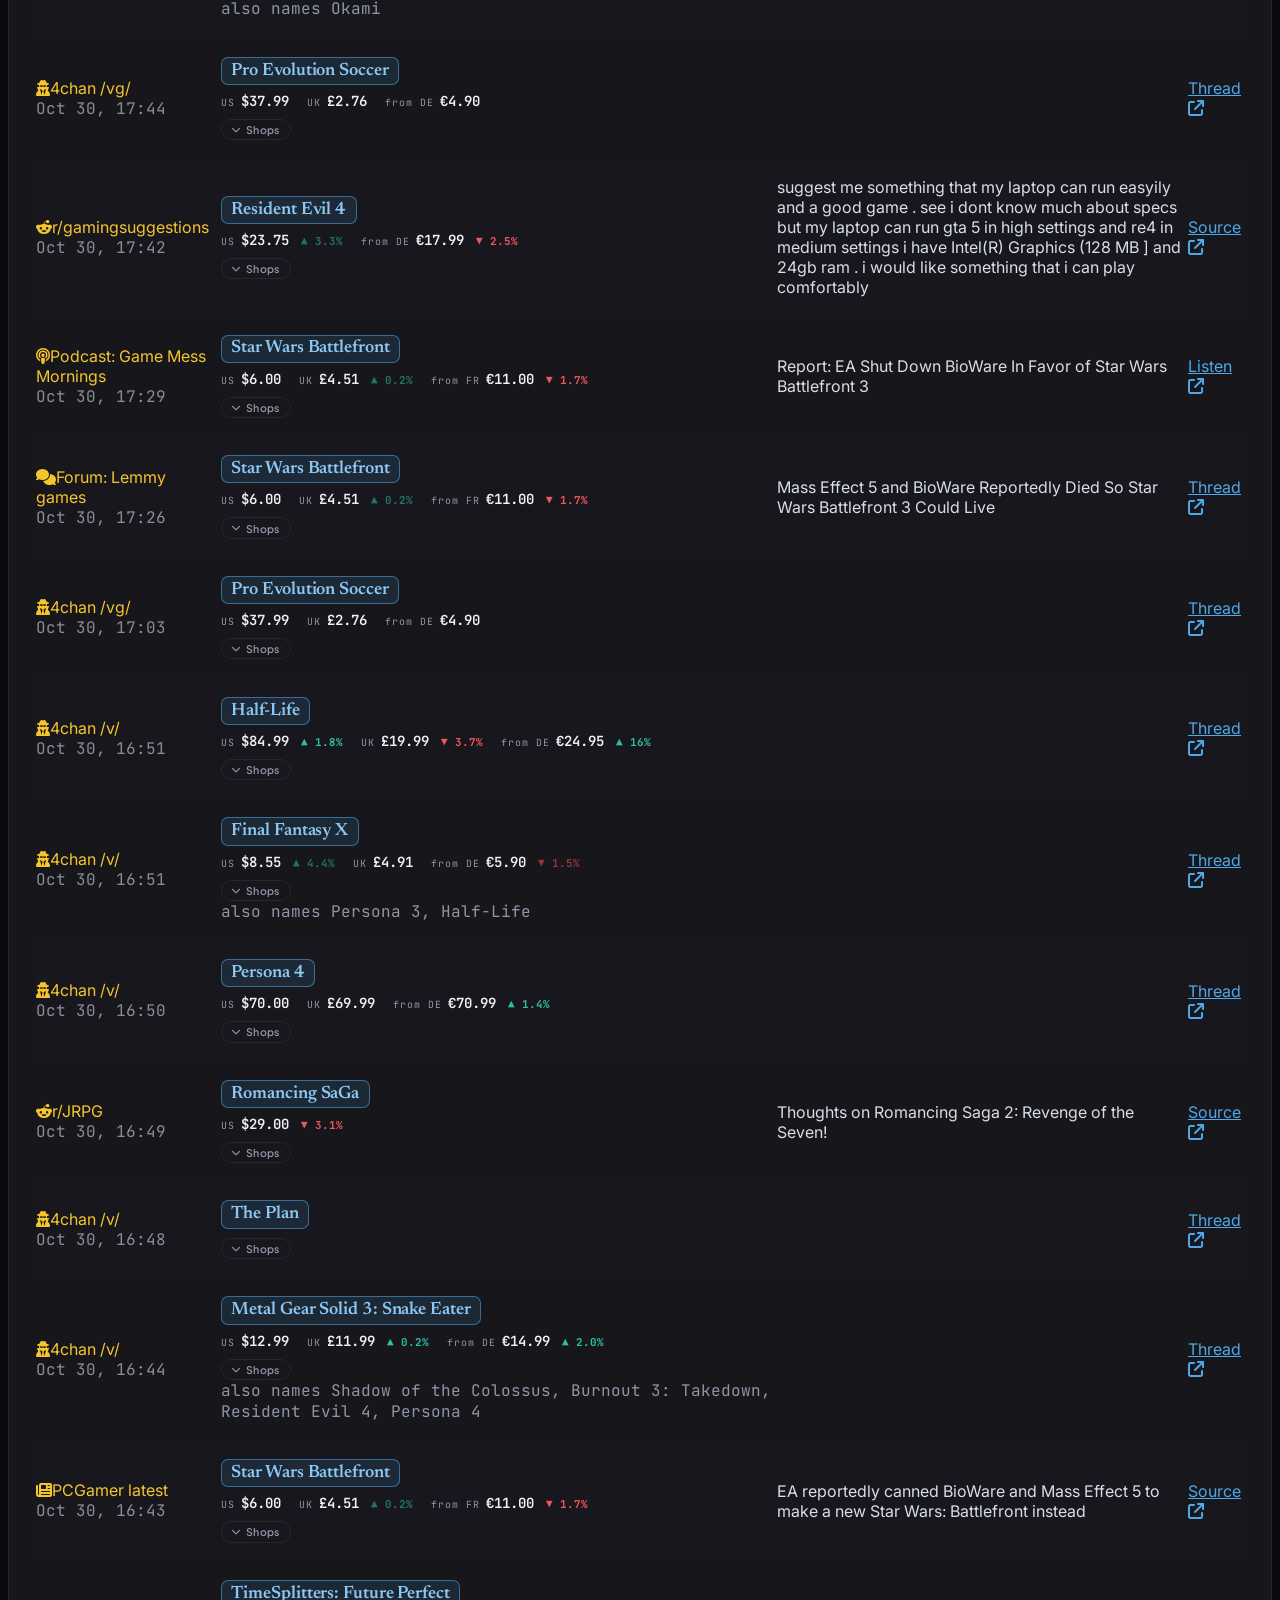
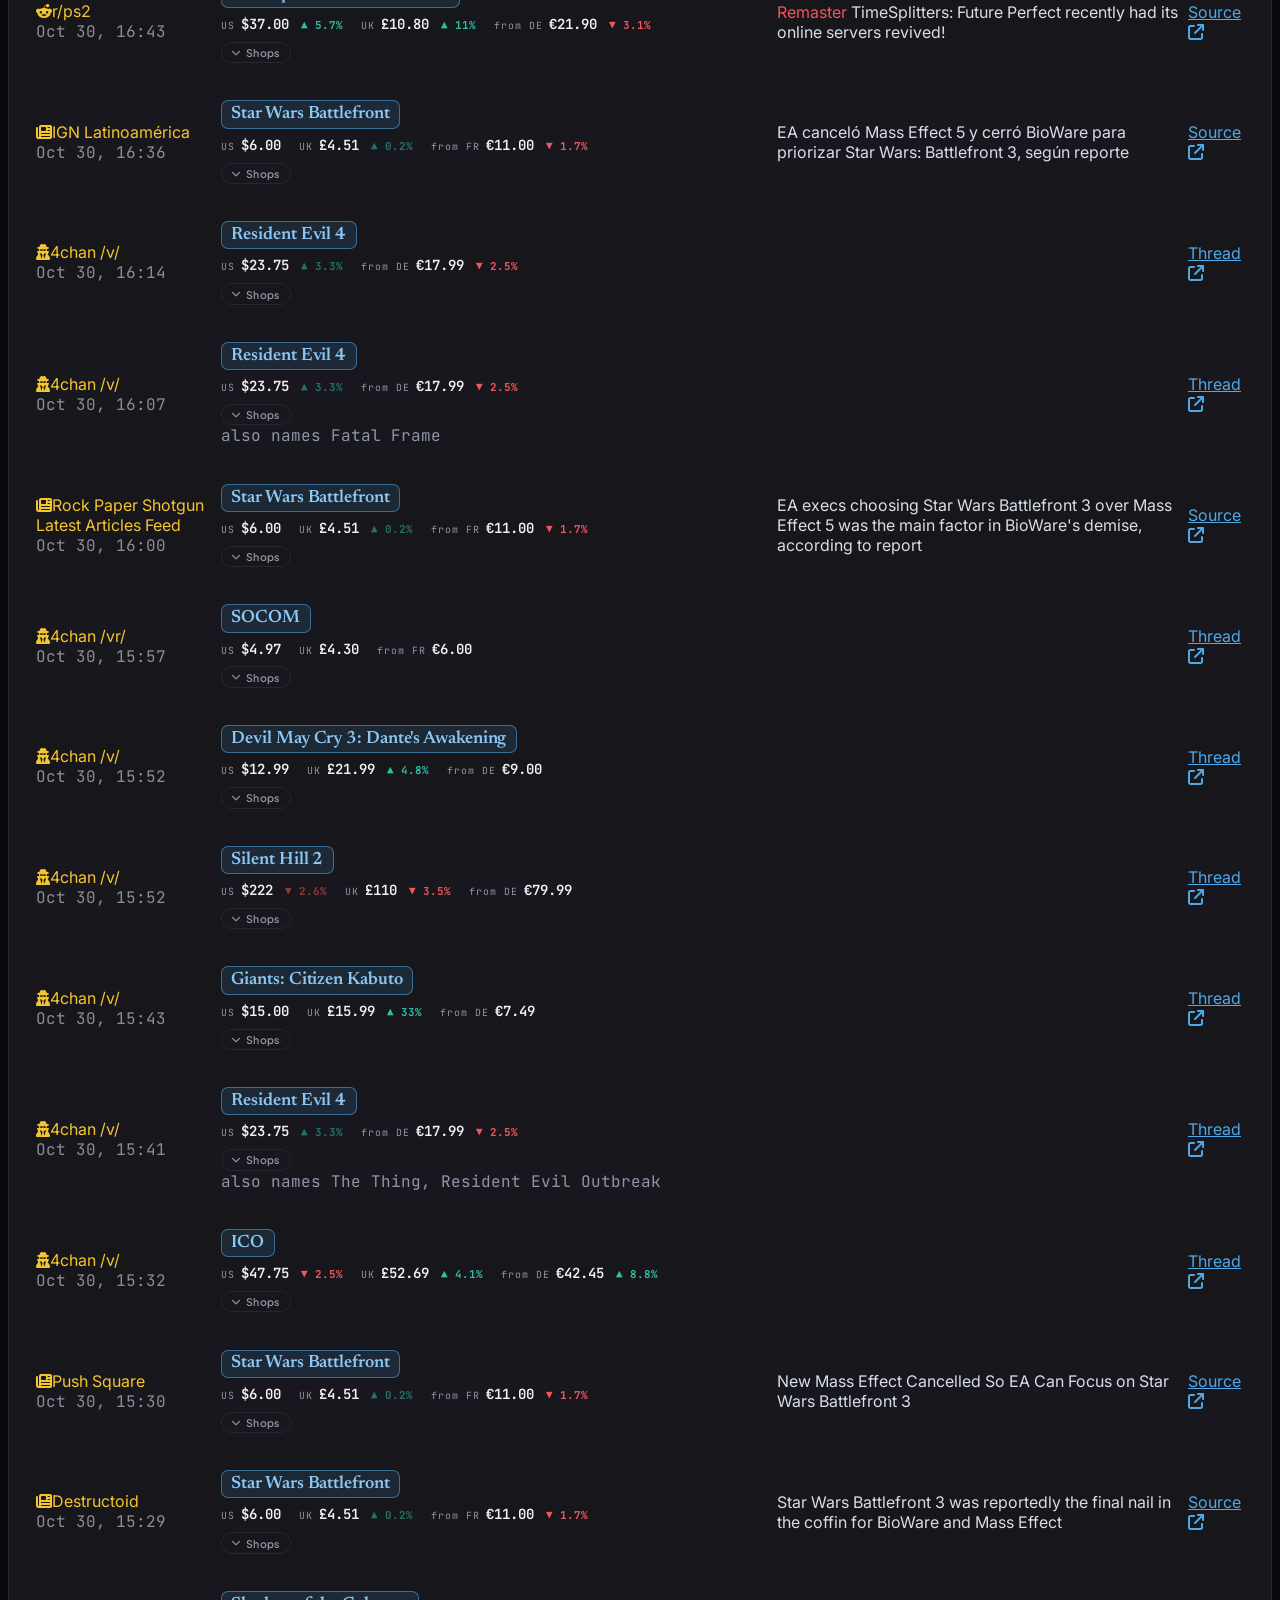
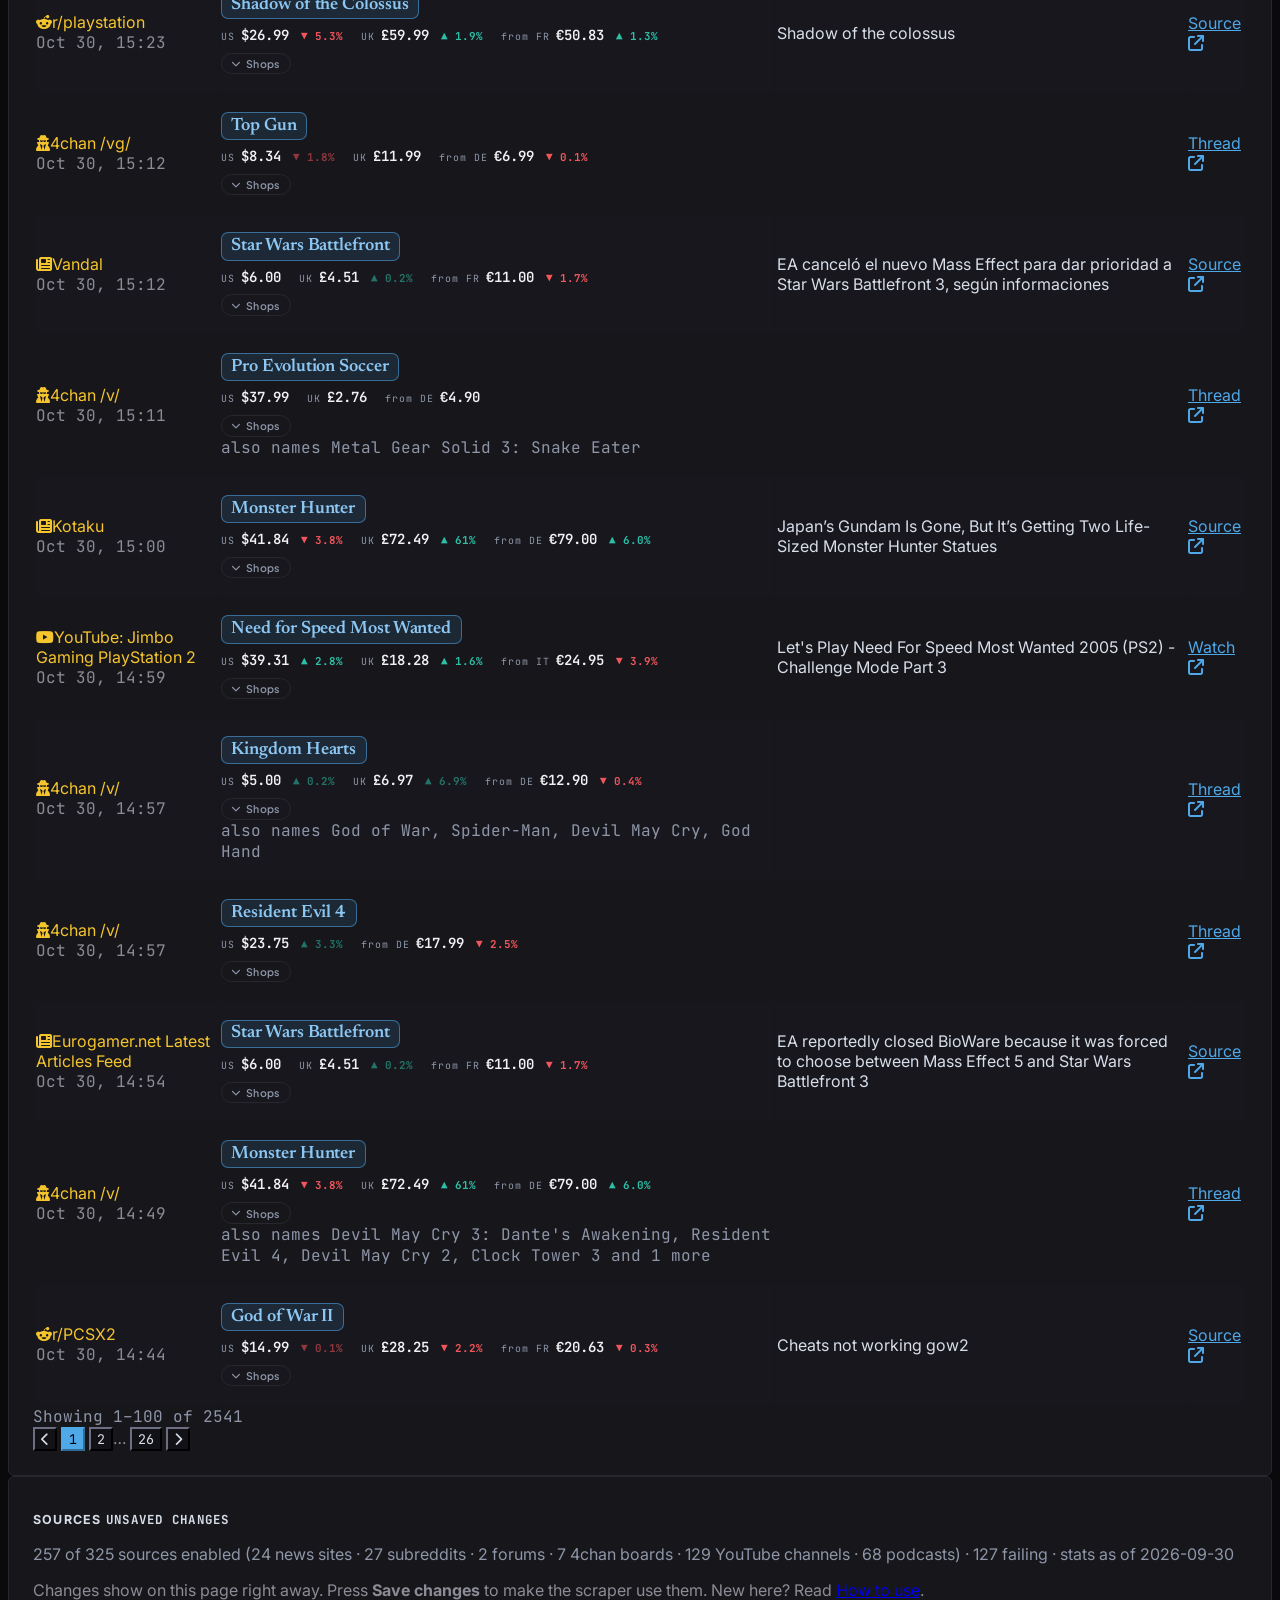
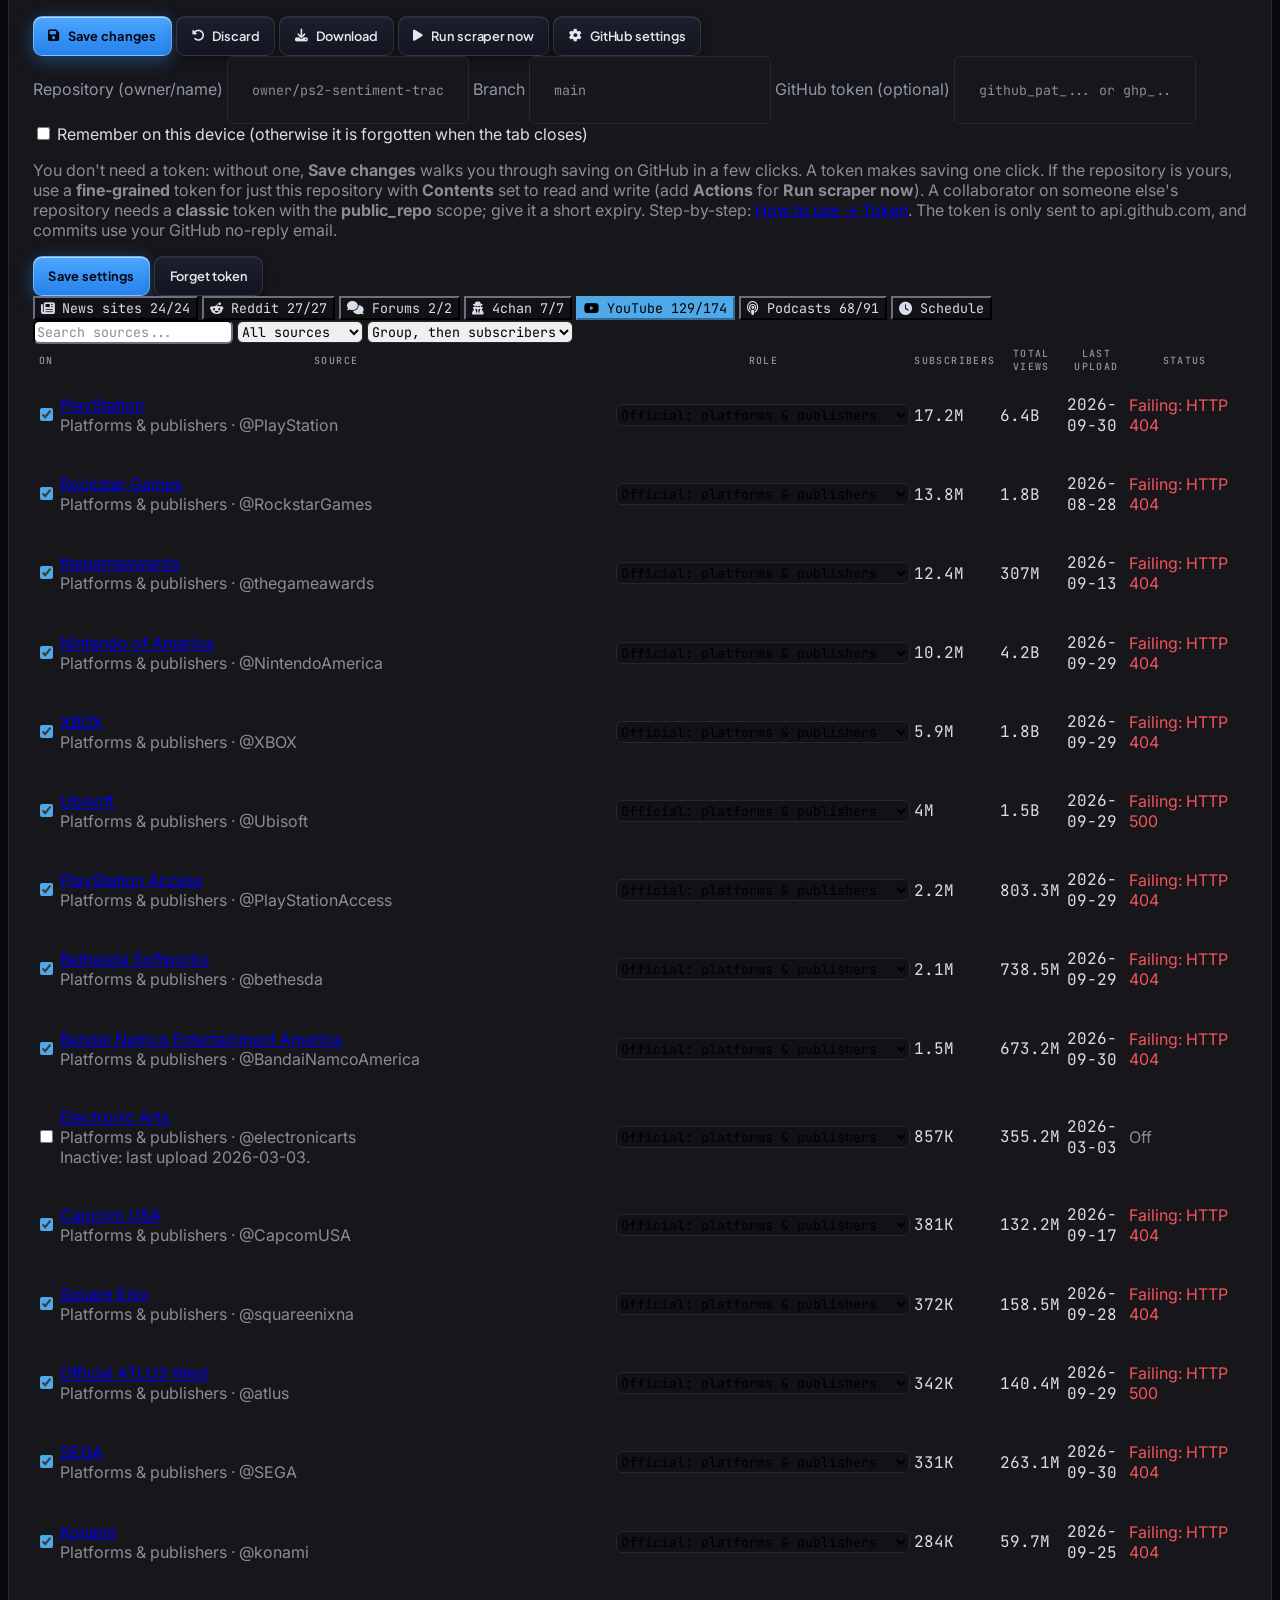
==== commit eb7588fe: "Worst page: confirm each game's regions and scores from Wikipedia Co-Authored-By: Claude Sonnet 5.5 " ====
--- a/index.html
+++ b/index.html
@@ -509,7 +509,7 @@
         <p id="worstSummary" class="text-xs text-slate-400 mb-4">Loading the list…</p>
         <div id="worstRegions" class="market-seg" role="group" aria-label="Region"></div>
         <ol id="worstList" class="worst-list"></ol>
-        <h3 class="gacha-h3">Score found, release region not confirmed</h3>
+        <h3 id="worstOtherHead" class="gacha-h3">Score found, release region not confirmed</h3>
         <ol id="worstOther" class="worst-list"></ol>
         <p id="worstNote" class="text-[11px] text-slate-500 mt-4 leading-relaxed"></p>
       </div>
@@ -4618,11 +4618,12 @@
             const games = worstData.games;
             const here = worstSorted(games.filter(g => g.regions.includes(worstRegion)));
             const rest = worstSorted(games.filter(g => !g.regions.length));
-            summary.textContent = `The lowest critic scores found for PS2 games released in ${worstRegion === 'PAL' ? 'Europe (PAL)' : 'North America (US)'}, worst first. A partial list, made by hand from public pages.`;
+            summary.textContent = `The lowest critic scores found for PS2 games released in ${worstRegion === 'PAL' ? 'Europe (PAL)' : 'North America (US)'}, worst first. A partial list, made by hand from public pages; a game released in both regions is in both lists.`;
             document.getElementById('worstRegions').innerHTML = WORST_REGIONS.map(region =>
                 `<button type="button" class="${region === worstRegion ? 'is-active' : ''}" aria-pressed="${region === worstRegion}" onclick="worstSetRegion(${esc(JSON.stringify(region))})">${region} (${games.filter(g => g.regions.includes(region)).length})</button>`).join('');
             list.innerHTML = here.length ? here.map((g, i) => worstRowHtml(g, i + 1)).join('') : '<li class="text-xs text-slate-400">Nothing found for this region yet.</li>';
             other.innerHTML = rest.map((g, i) => worstRowHtml(g, i + 1)).join('');
+            document.getElementById('worstOtherHead')?.classList.toggle('hidden', !rest.length);
             document.getElementById('worstNote').textContent = 'Scores come from different places (Metacritic is out of 100, GameRankings is a percentage), so the order is only a rough guide. '
                 + 'Prices are what sellers ask for used copies on eBay, shown only for games the tracker already prices. No popular-vote ranking is included' + (worstData.checked ? `. Checked ${worstData.checked}.` : '.');
         }
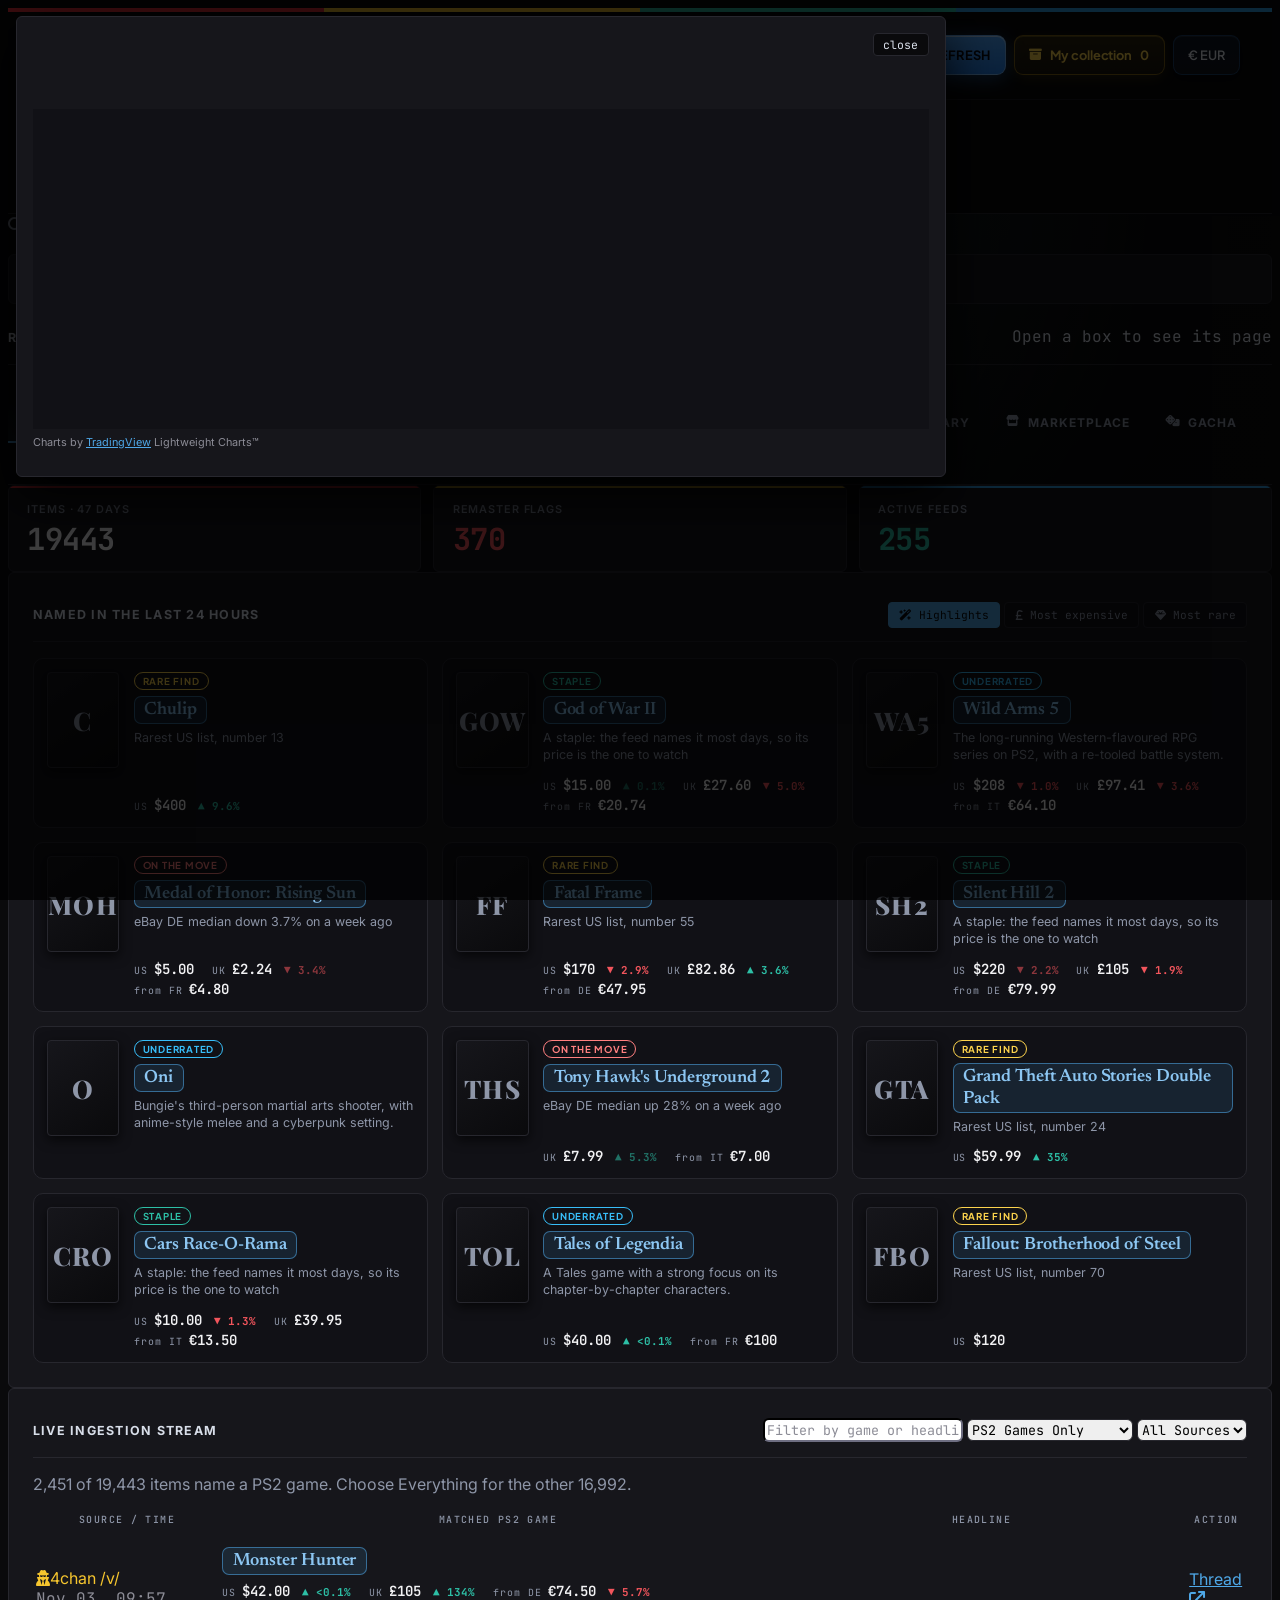
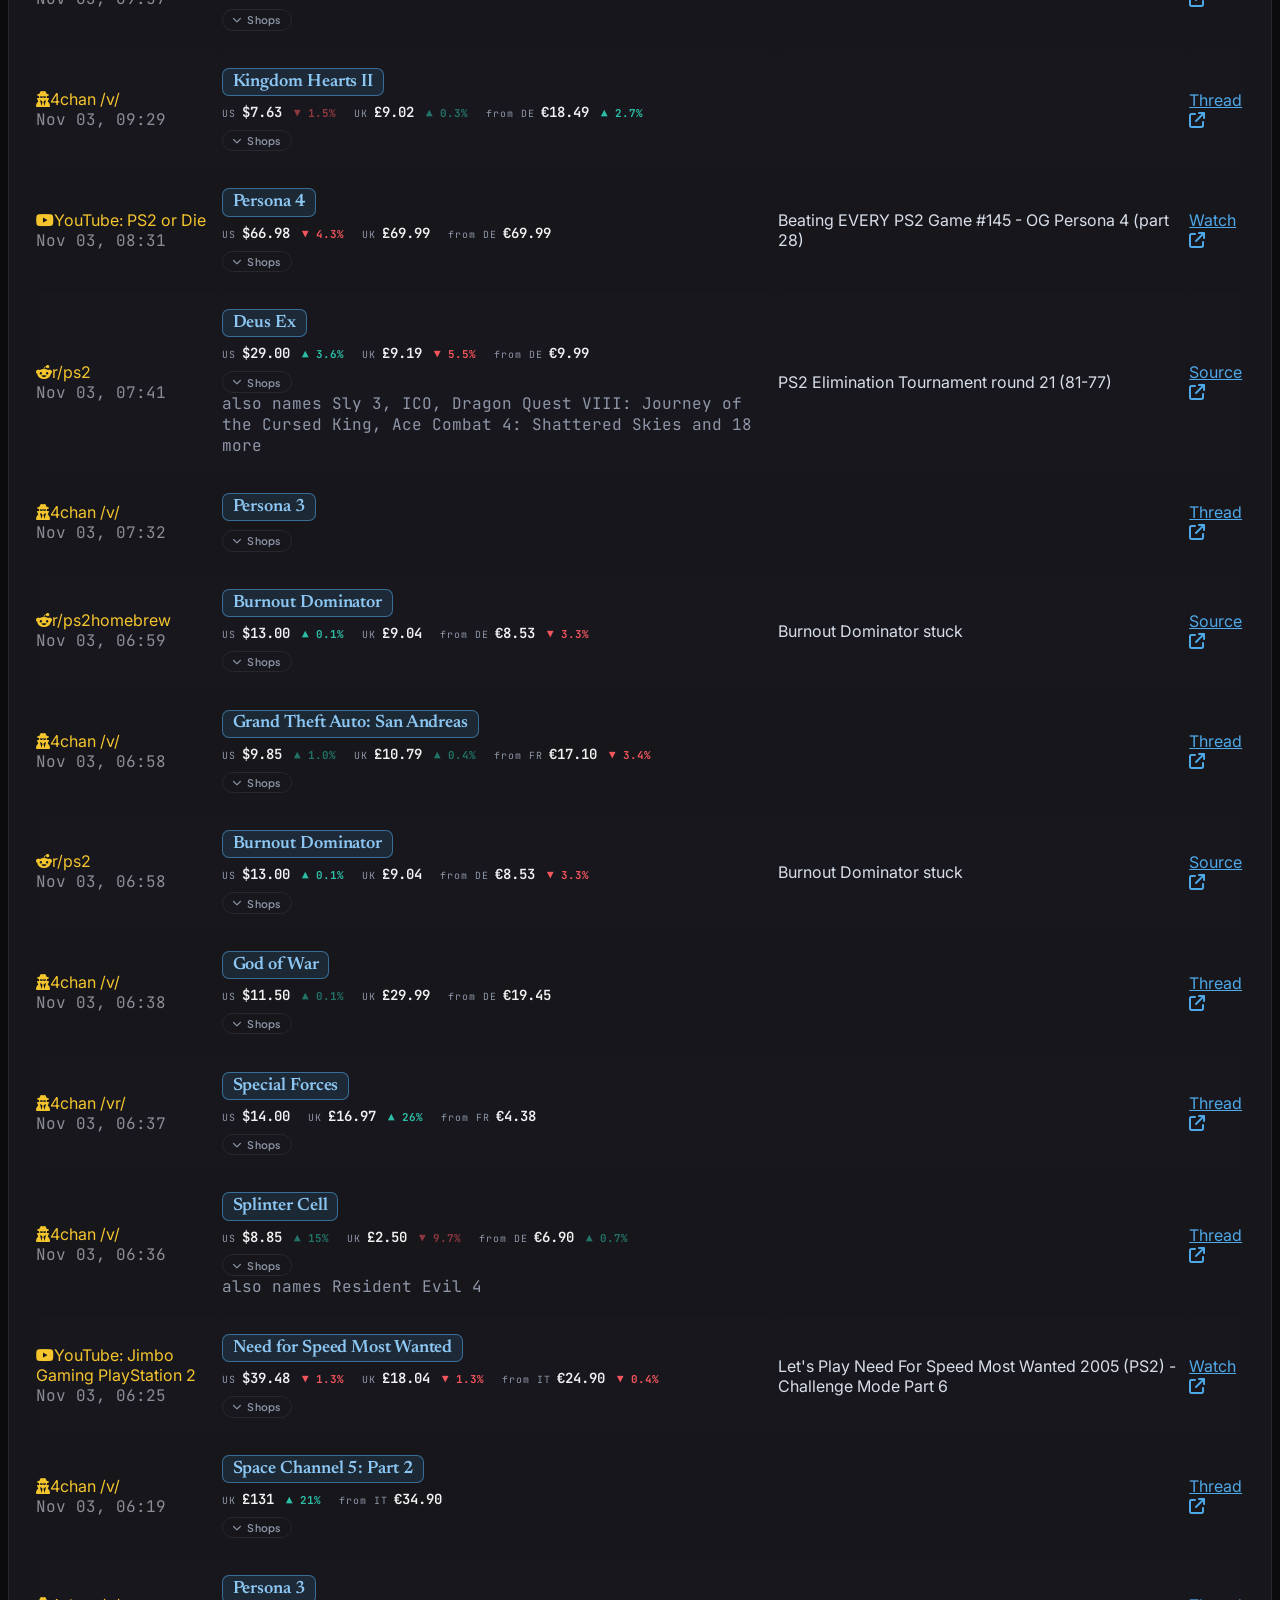
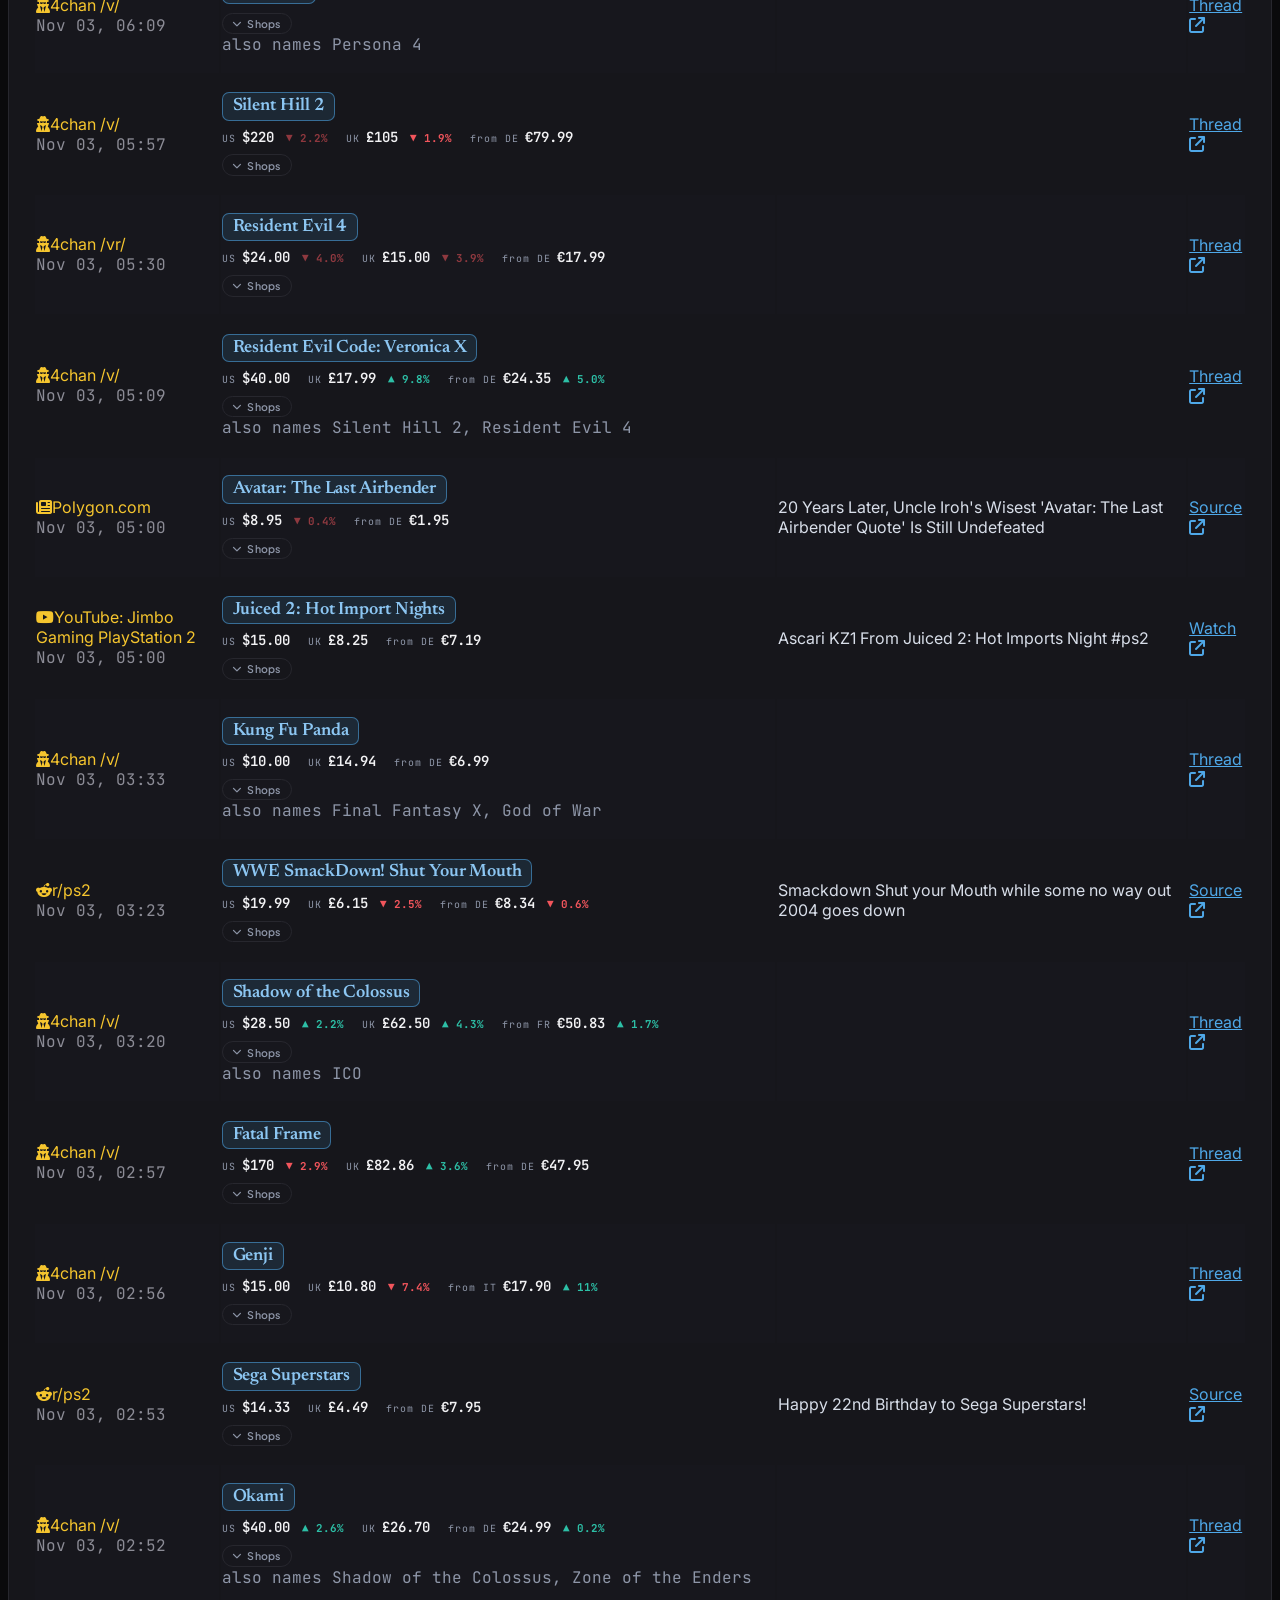
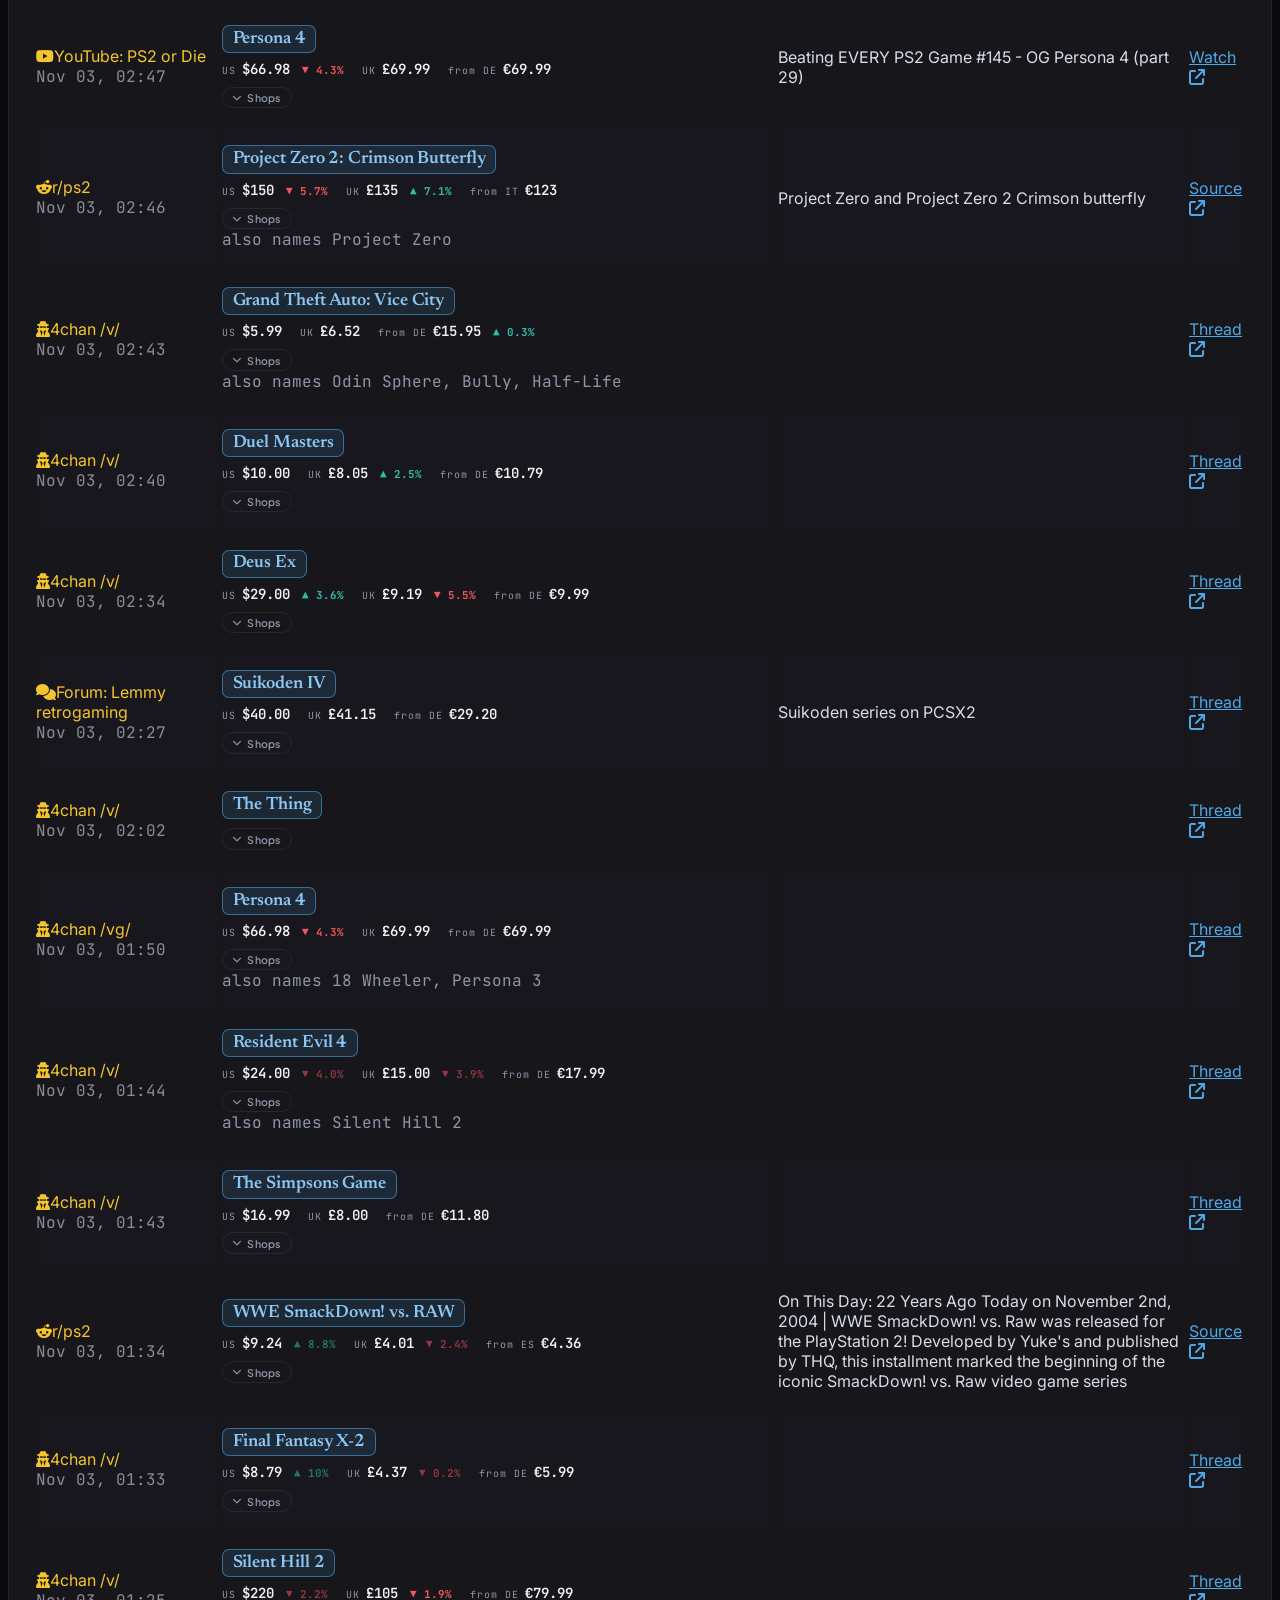
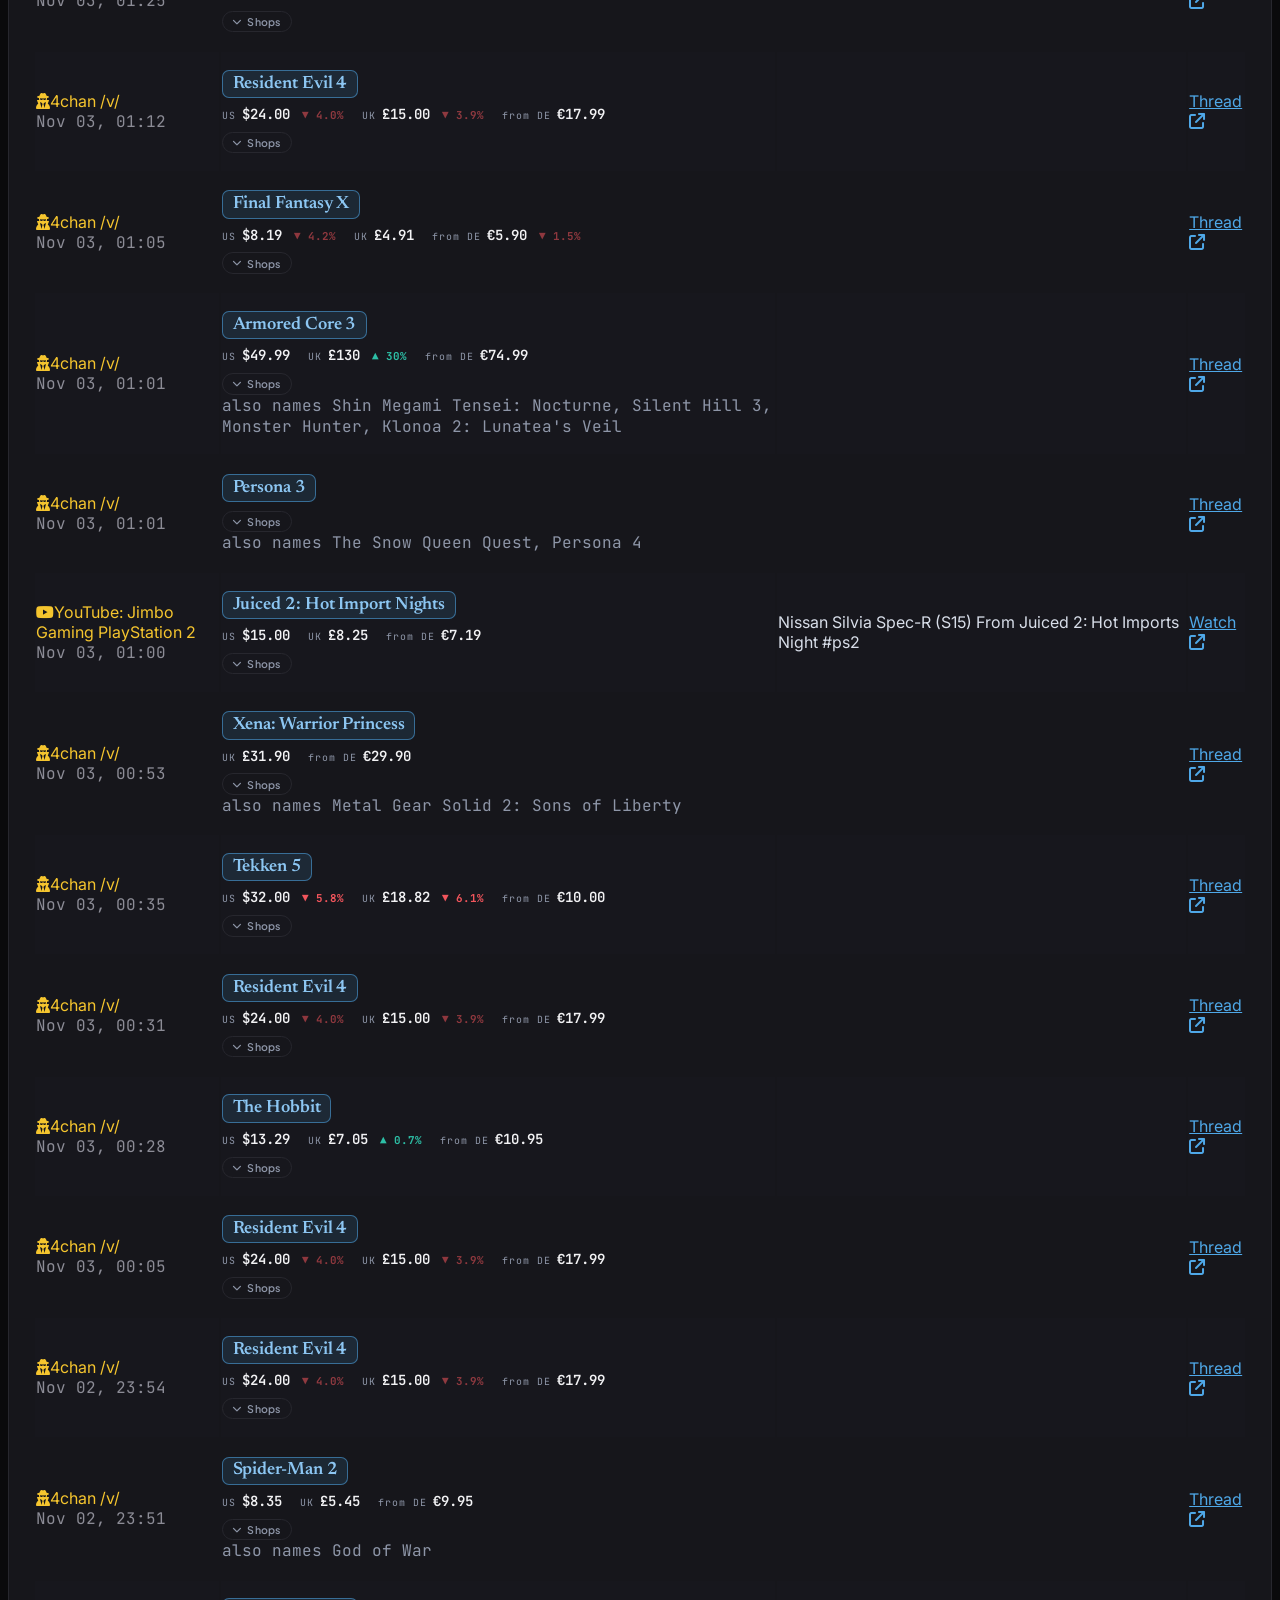
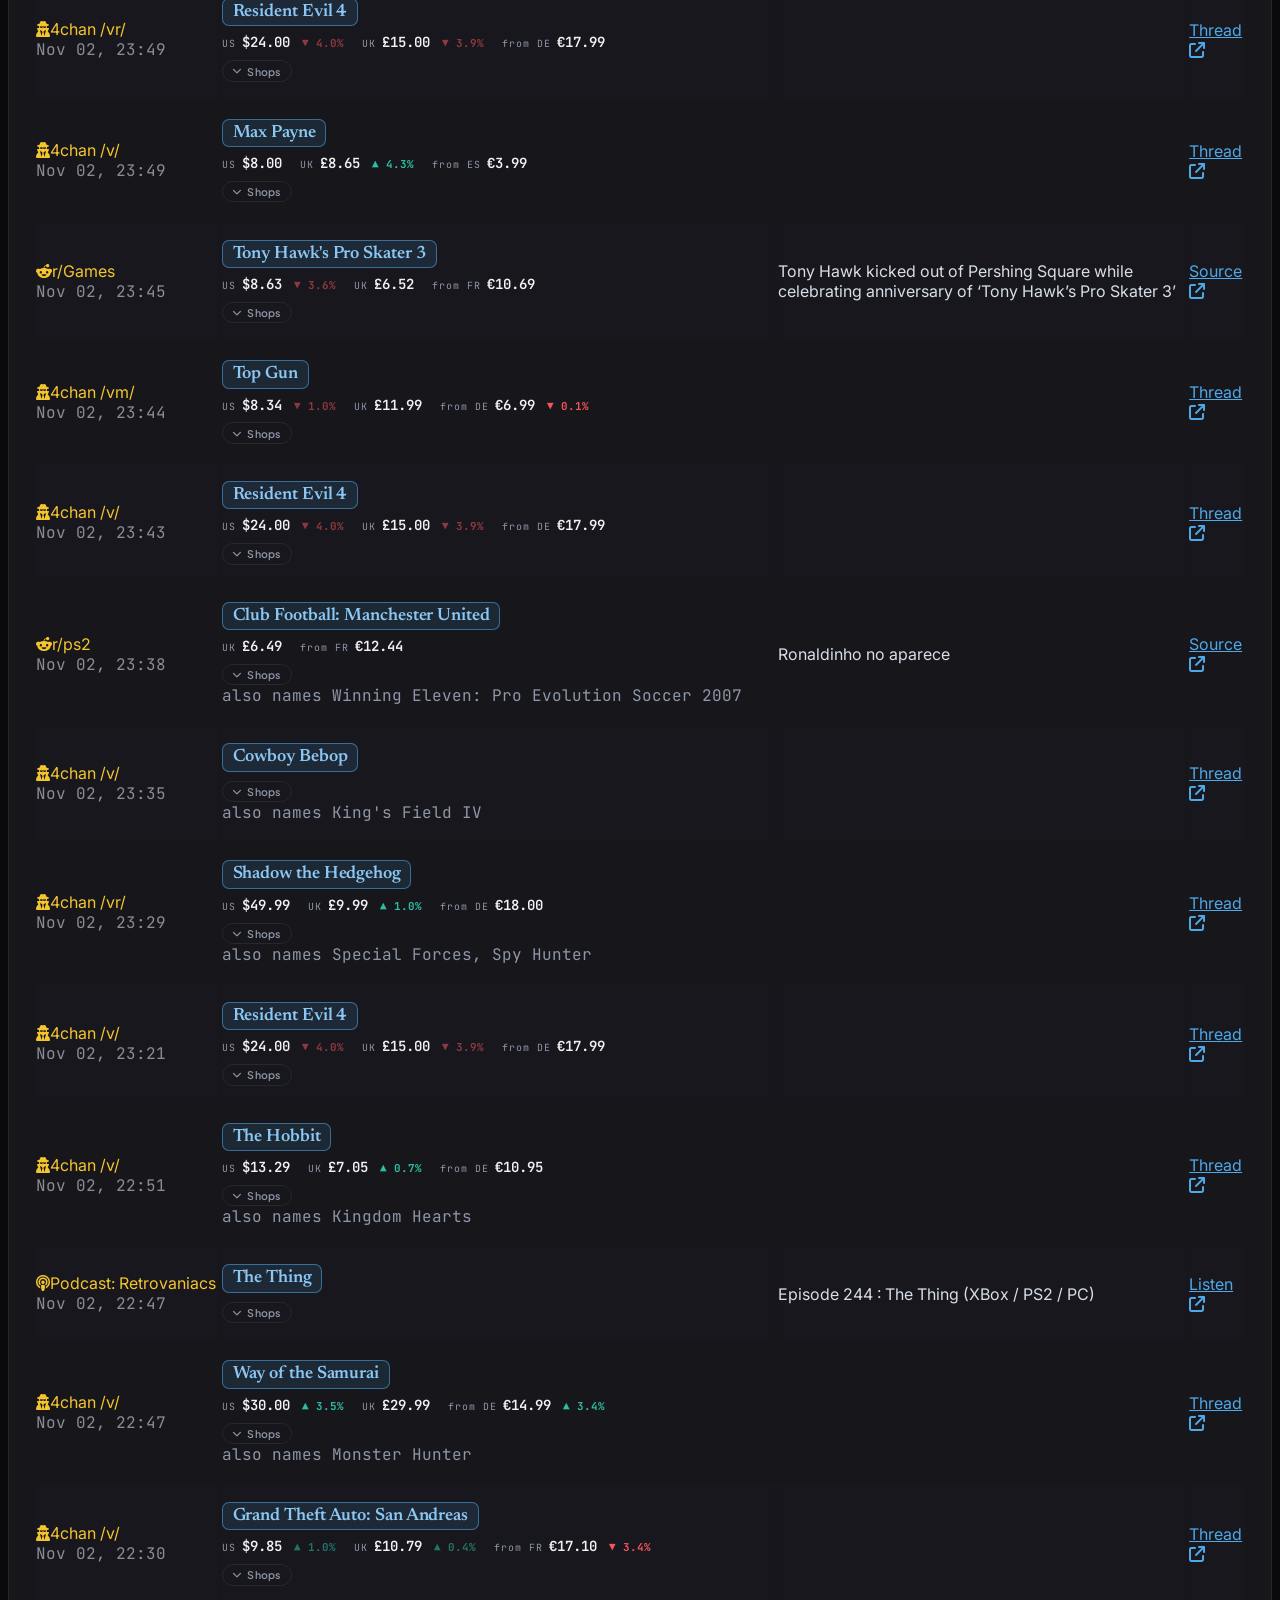
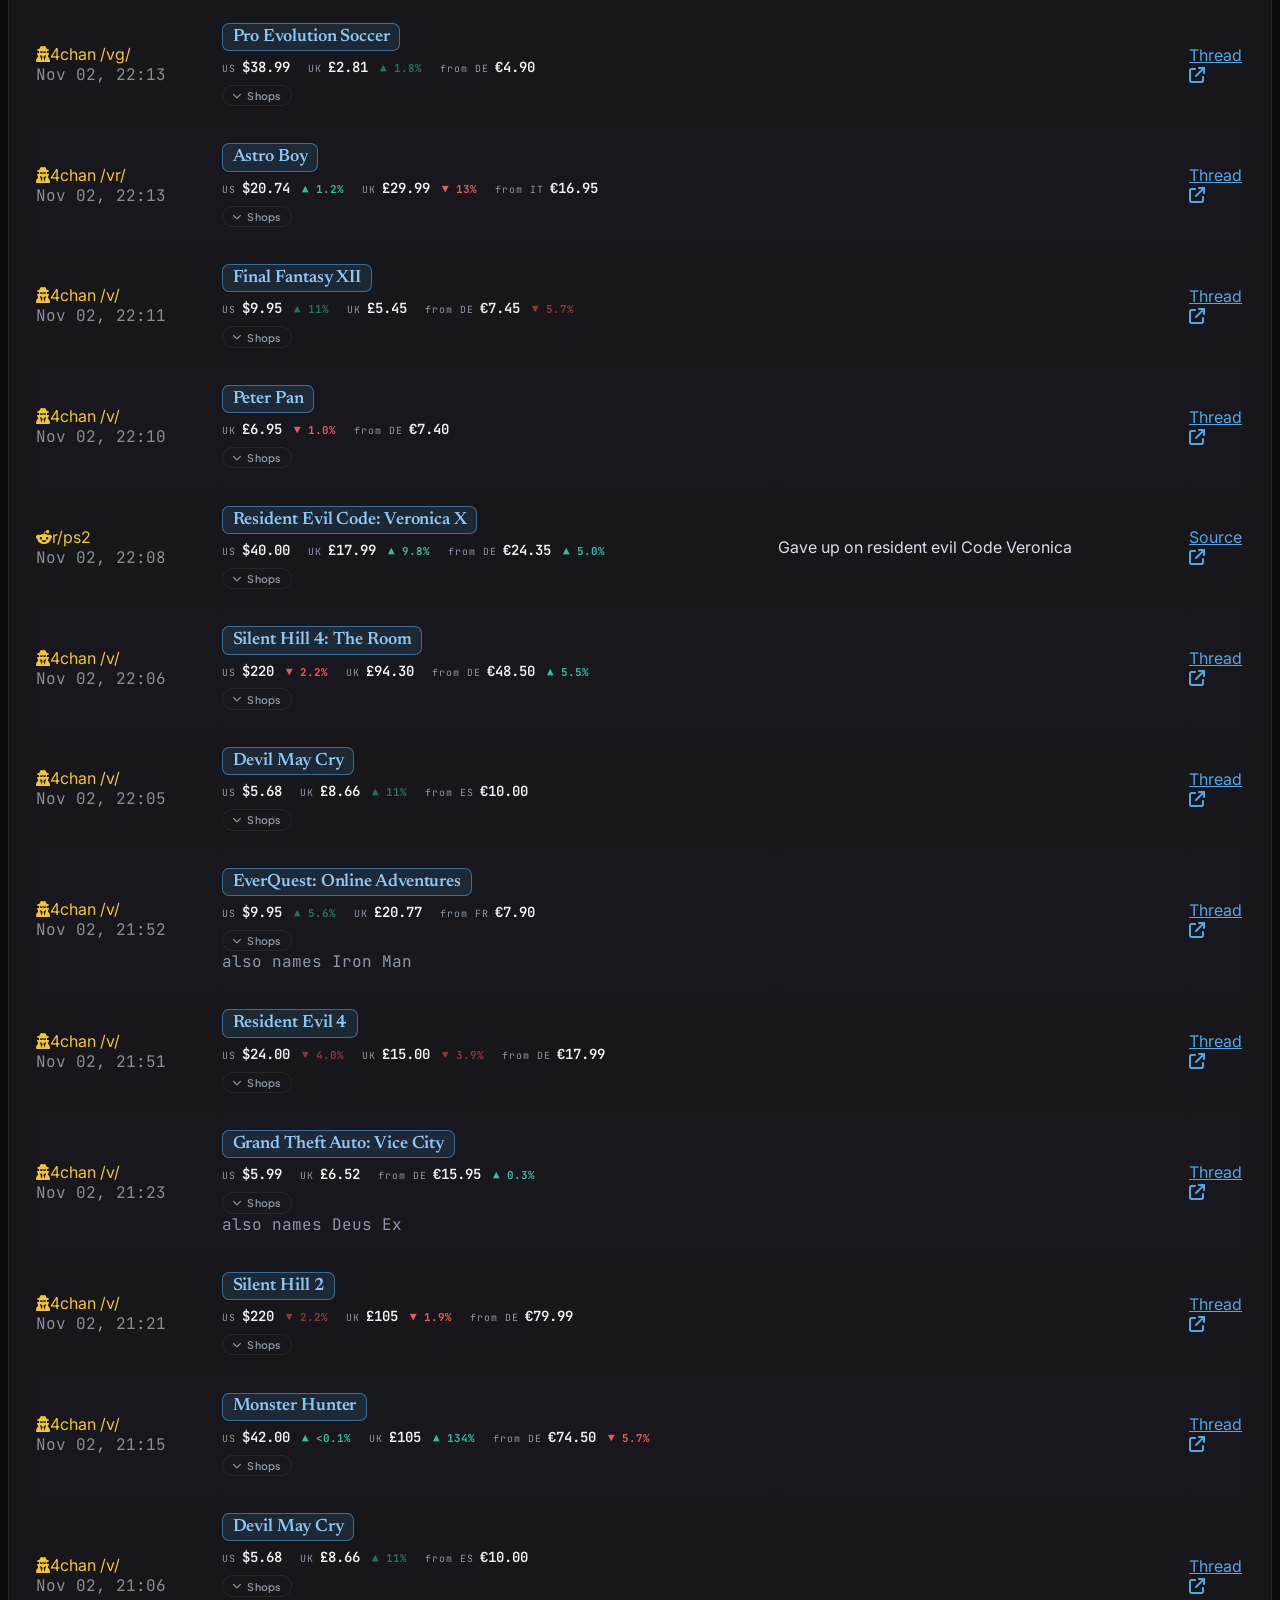
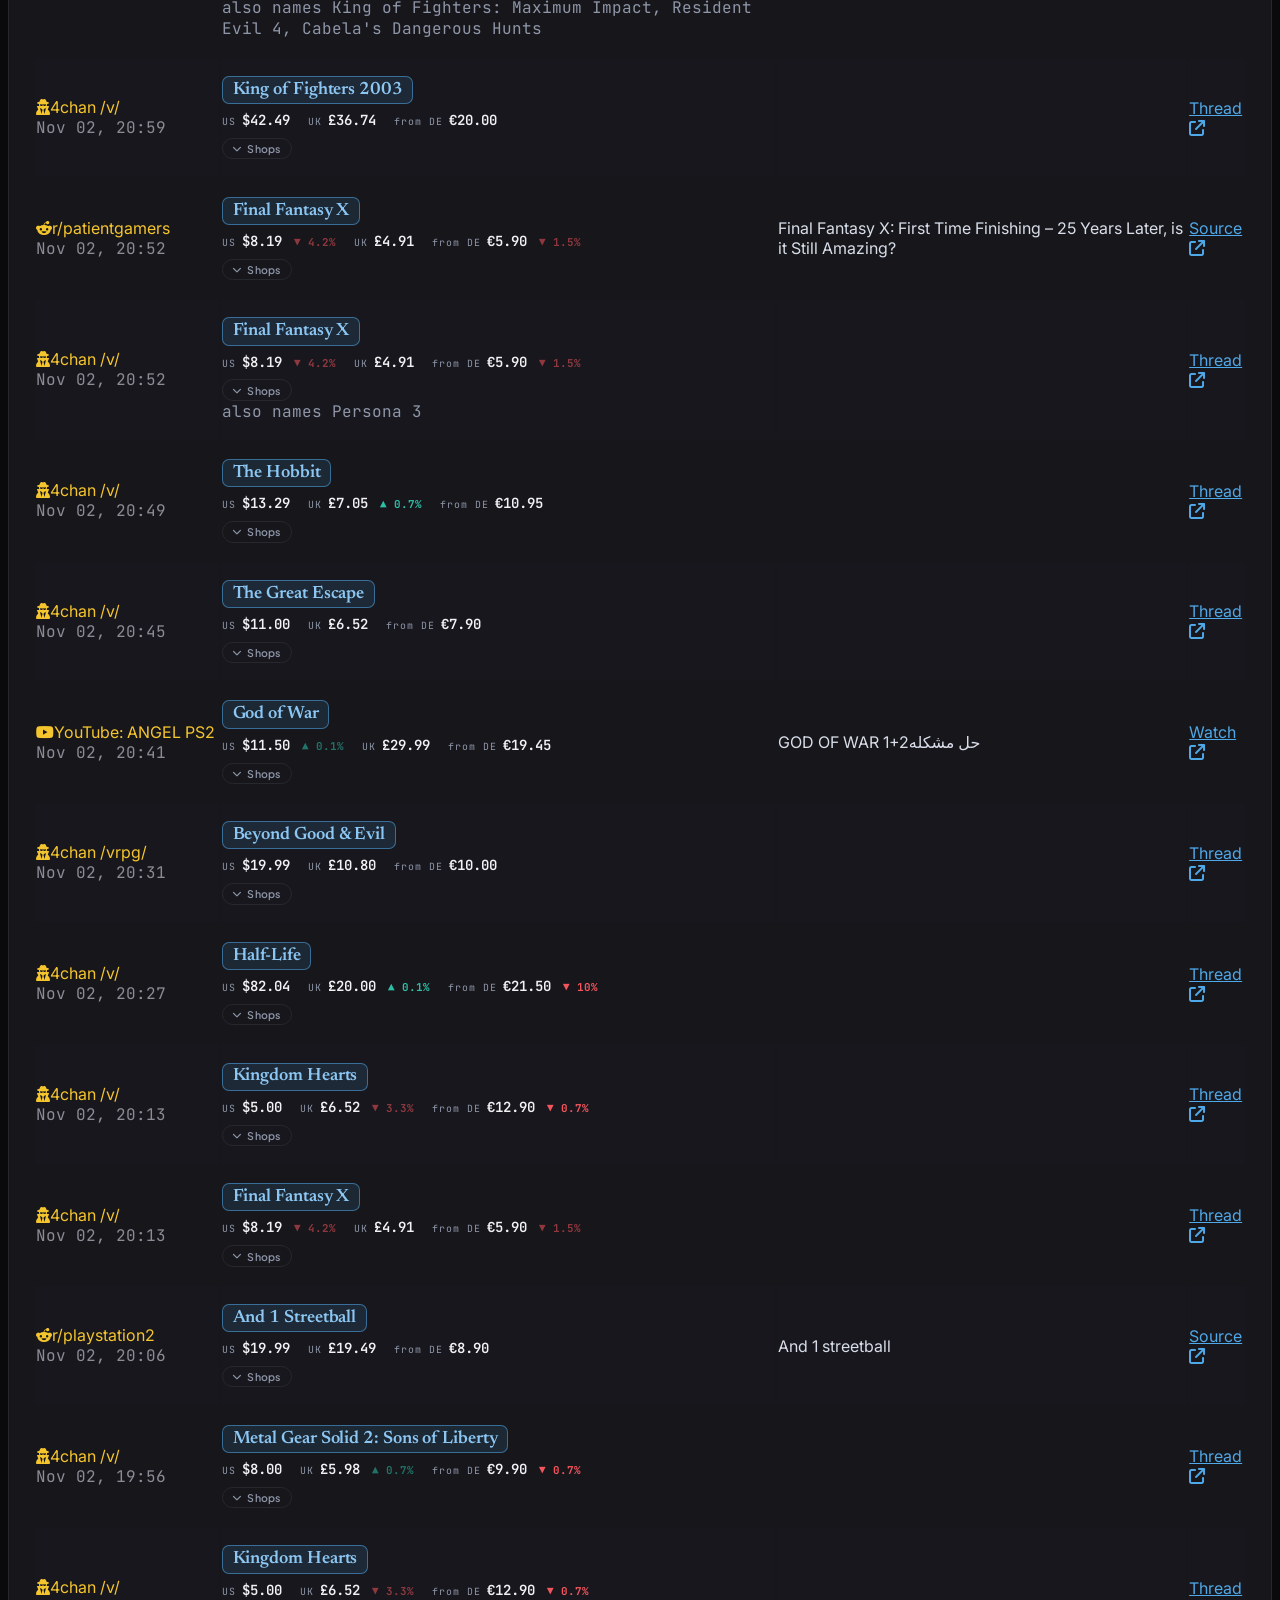
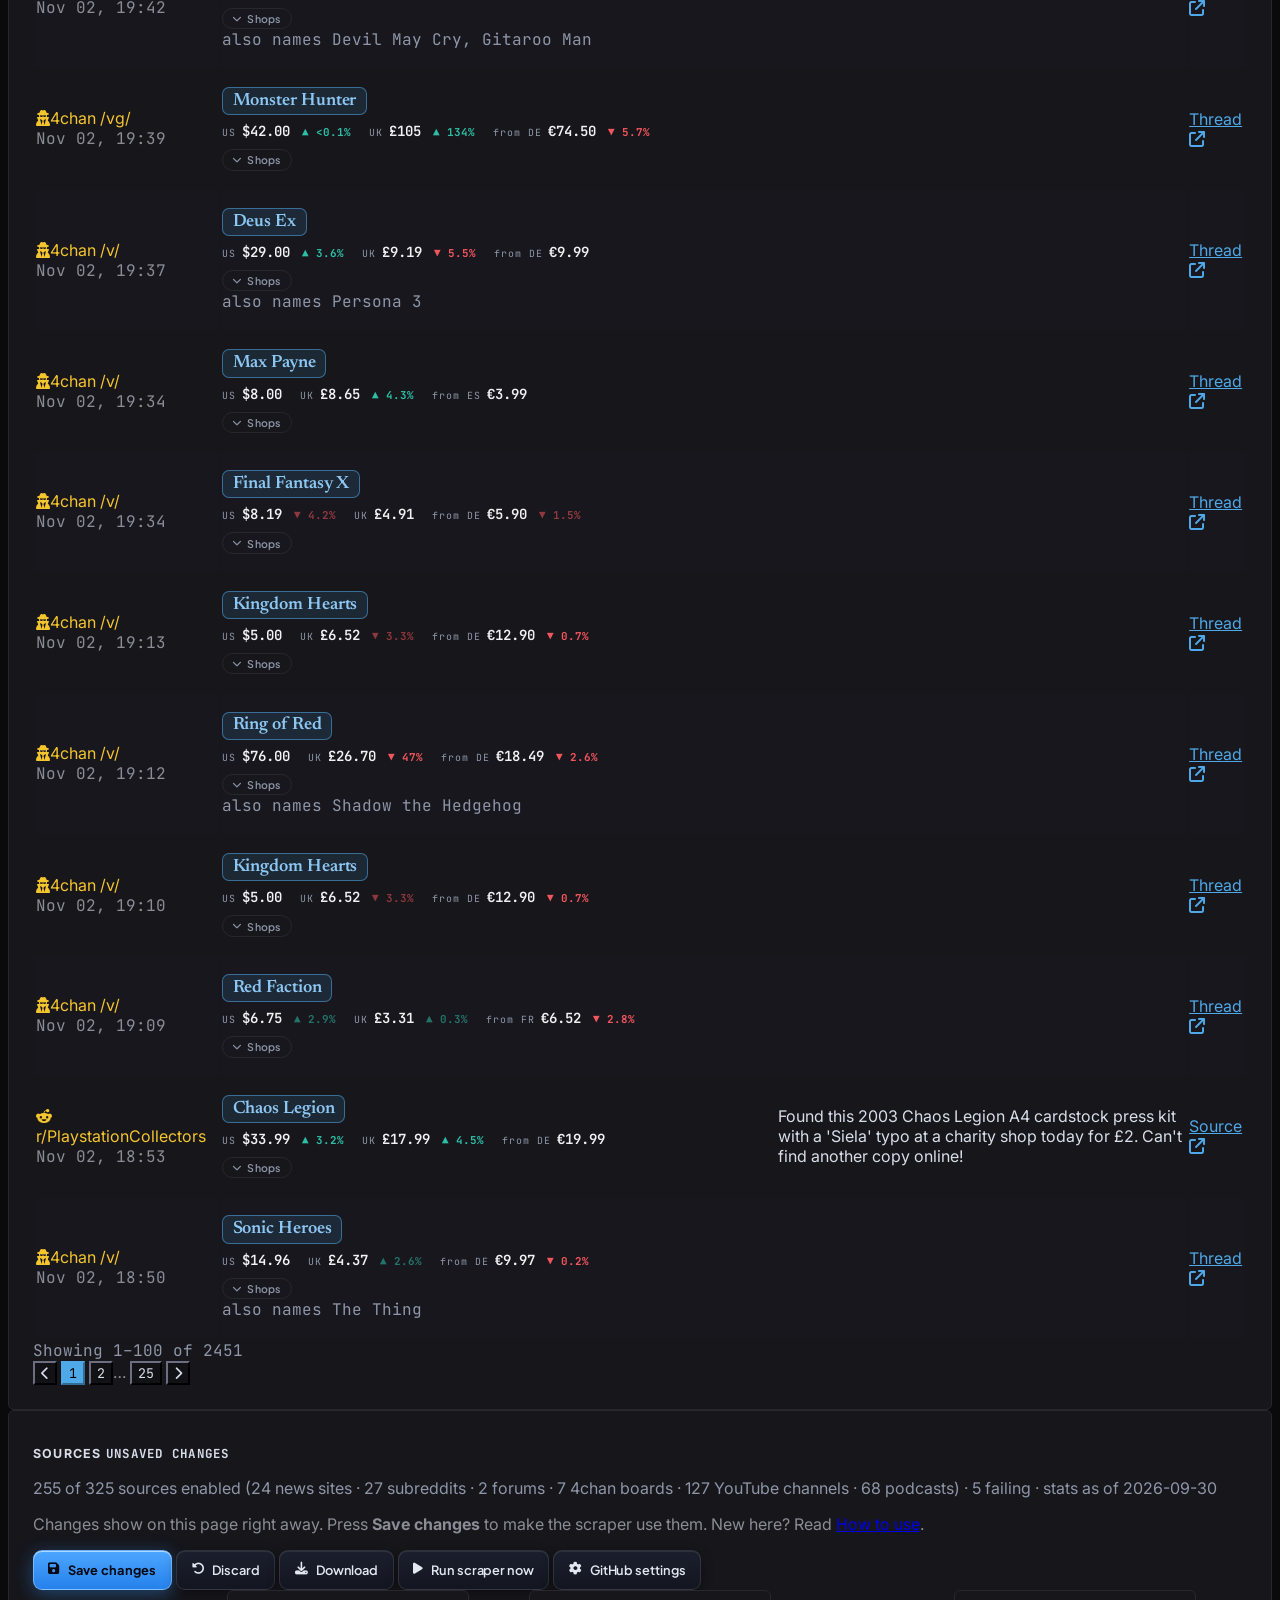
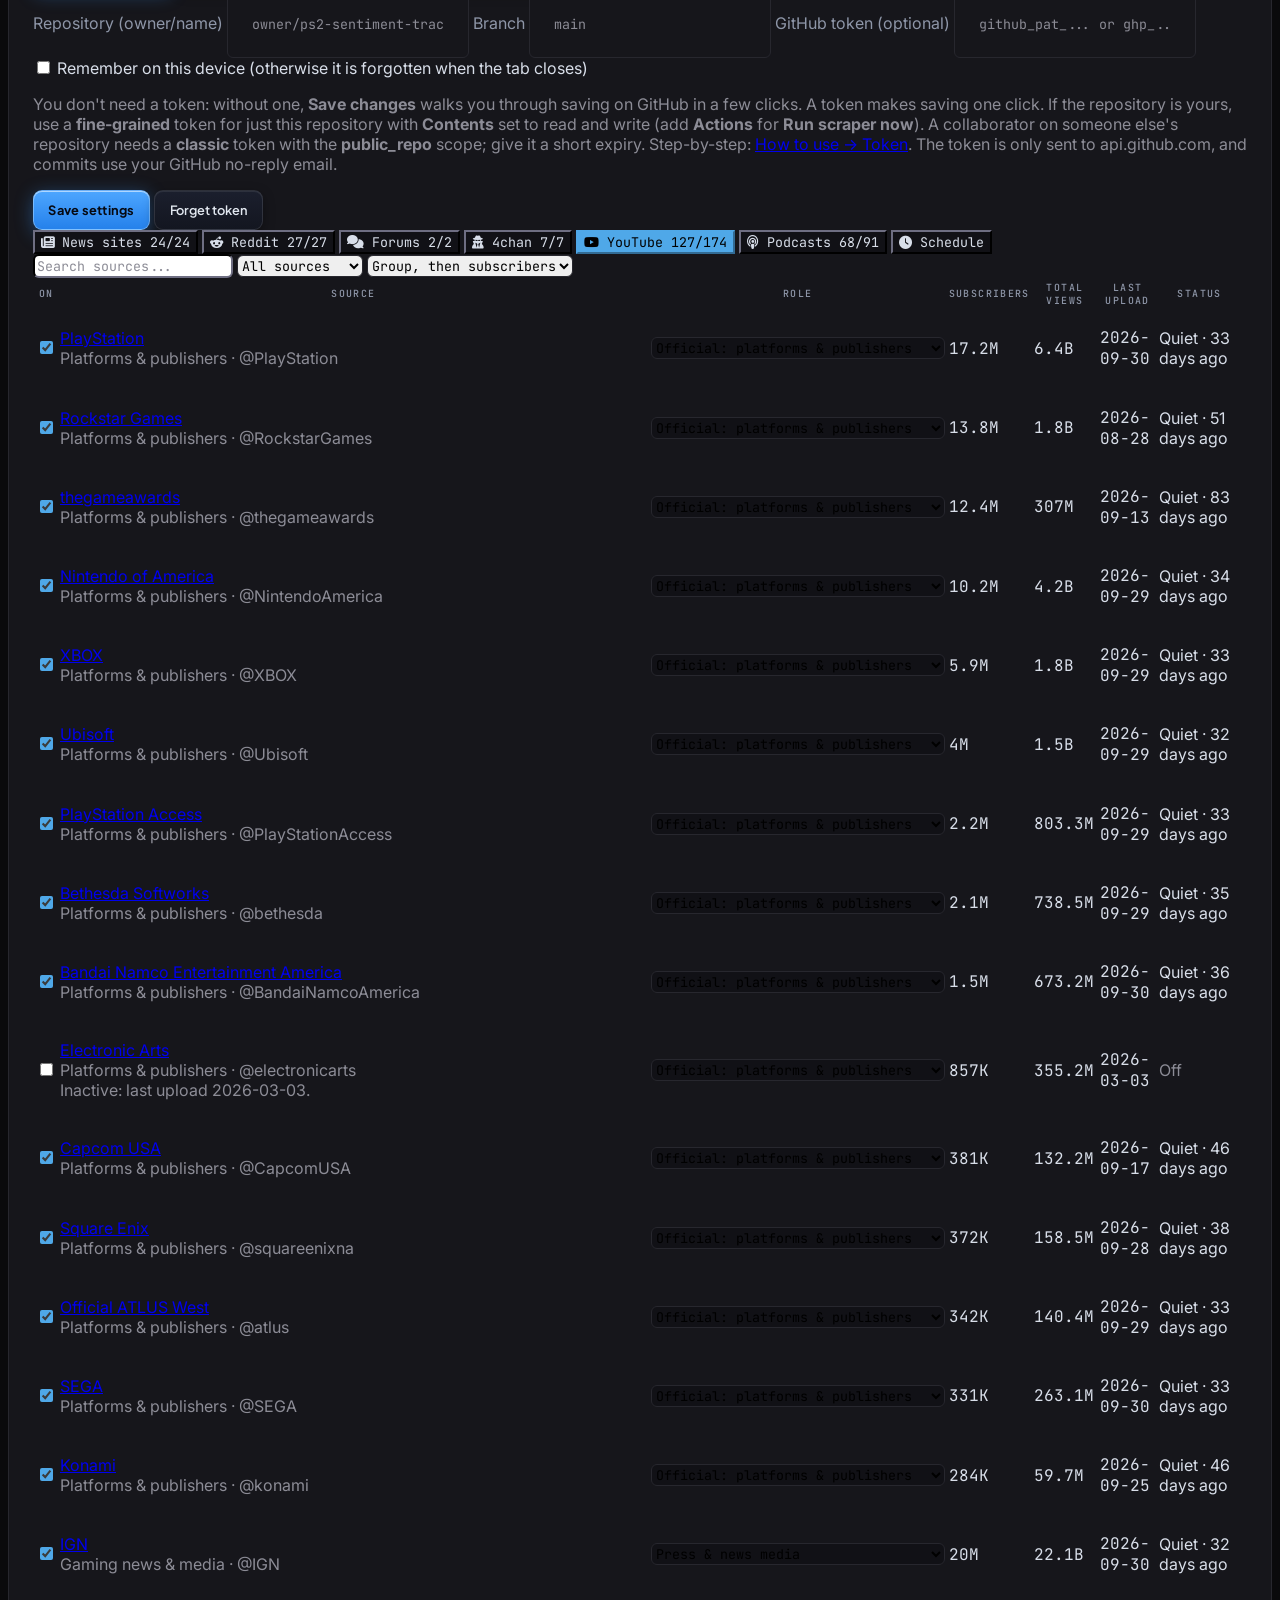
==== commit 714d6e9c: "Rarest cards, Worst redesign and 8 more games, eBay prices Show filter, YouTube handle fixes - Rares" ====
--- a/index.html
+++ b/index.html
@@ -37,7 +37,7 @@
     <link rel="preconnect" href="https://fonts.gstatic.com" crossorigin>
     <link href="https://fonts.googleapis.com/css2?family=Inter:wght@400;500;600;700;800&family=Newsreader:opsz,wght@6..72,500;6..72,600;6..72,700&family=Plus+Jakarta+Sans:wght@500;600;700&family=Playfair+Display:ital,wght@0,700;0,800;1,600&family=JetBrains+Mono:wght@400;500;700&display=swap" rel="stylesheet">
     <link rel="stylesheet" href="https://cdnjs.cloudflare.com/ajax/libs/font-awesome/6.4.0/css/all.min.css">
-    <link rel="stylesheet" href="retro.css?v=20261031a">
+    <link rel="stylesheet" href="retro.css?v=20261103b">
 </head>
 <body class="bg-ps2dark min-h-screen flex flex-col selection:bg-ps2neon selection:text-black">
 
@@ -383,7 +383,13 @@
           <input type="text" id="pricesSearch" oninput="filterPrices()" placeholder="Find a game..." aria-label="Find a game" class="bg-ps2dark border border-ps2border rounded text-xs px-3 py-2 text-white outline-none w-full sm:w-64">
         </div>
         <div class="flex flex-wrap items-center gap-2 mb-3 text-xs">
-          <label for="pricesSort" class="text-slate-400">Sort by</label>
+          <label for="pricesShow" class="text-slate-400">Show</label>
+          <select id="pricesShow" onchange="setPricesShow(this.value)" aria-label="Show only games with a price on one eBay site" class="bg-ps2dark border border-ps2border rounded text-xs px-2 py-2 text-white">
+            <option value="ALL">All games</option>
+            <option value="US">Only priced on eBay US</option><option value="UK">Only priced on eBay UK</option><option value="DE">Only priced on eBay DE</option>
+            <option value="FR">Only priced on eBay FR</option><option value="IT">Only priced on eBay IT</option><option value="ES">Only priced on eBay ES</option>
+          </select>
+          <label for="pricesSort" class="text-slate-400 sm:ml-2">Sort by</label>
           <select id="pricesSort" onchange="setPricesSort(this.value, undefined)" aria-label="Sort the games" class="bg-ps2dark border border-ps2border rounded text-xs px-2 py-2 text-white">
             <option value="default">Surging first, then most mentioned</option>
             <option value="high">Highest price now</option>
@@ -2325,14 +2331,22 @@
             const rows = searching ? all.filter(row => (plain && plainText(row.title).includes(plain))
                 || (wanted && priceKey(row.title).includes(wanted))) :all.slice();
             const surging = all.filter(row => row.level === 'surging').length;
+            // "Show: only priced on eBay DE" keeps the games that site has a figure for; the rest are not listed at all.
+            const before = rows.length;
+            if (pricesShowSite !== 'ALL') {
+                const kept = rows.filter(row => hasSiteFigure(row.entry?.[pricesShowSite]));
+                rows.splice(0, rows.length, ...kept);
+            }
             const ordered = sortPriceRows(rows, pricesSortMode, pricesSortSite, now, locale);
             rows.splice(0, rows.length, ...ordered.rows);
             document.getElementById('pricesSummary').textContent =
                 `What sellers are asking for used copies on eBay right now, not what anything sold for · ${all.length} games`
                 + (surging ? ` · ${surging} surging` : '')
-                + (searching ? ` · ${rows.length} shown` : '')
+                + (pricesShowSite !== 'ALL' ? ` · ${rows.length} of ${before} with a figure on eBay ${pricesShowSite}` : searching ? ` · ${rows.length} shown` : '')
                 + ordered.note;
-            empty.textContent = rows.length ? '' : 'No priced game has that in its name. A game is priced once the feed has mentioned it, '
+            empty.textContent = rows.length ? '' : pricesShowSite !== 'ALL'
+                ? `No game${searching ? ' with that name' : ''} has a figure on eBay ${pricesShowSite} yet. Choose All games to see every priced game.`
+                : 'No priced game has that in its name. A game is priced once the feed has mentioned it, '
                 + 'unless its name is one ordinary word (Black, Cars, The Sims) or it is not in the PS2 library. '
                 + 'The games on the Rarest page are priced too.';
             empty.classList.toggle('hidden', rows.length > 0);
@@ -2347,6 +2361,7 @@
                         ${compactPriceHtml(row.title, now, locale) || '<span class="ebay-note">no price yet</span>'}
                     </div>
                     ${ordered.notes.has(row.title) ? `<p class="text-[11px] text-slate-400 mt-1">${ordered.notes.get(row.title)}</p>` : ''}
+                    ${pricesShowSite !== 'ALL' ? `<div class="ebay-figures">${priceSiteHtml(pricesShowSite, row.entry[pricesShowSite], currencyOf(pricesShowSite, priceData), now, locale, level.stale)}</div>` : ''}
                     ${priceLookupHtml(row.title, true)}
                 </li>`;
             }).join('');
@@ -2361,6 +2376,21 @@
         // "logged" is the highest or lowest daily median in series.json (the last 90 finished days, plus today's figure).
         let pricesSortMode = 'default';
         let pricesSortSite = 'US';
+        let pricesShowSite = 'ALL';          // 'ALL', or the one eBay site whose games are listed (2026-11-03)
+        const hasSiteFigure = (entry) => Boolean(entry && typeof entry === 'object' && !entry.unmatched && Number.isFinite(entry.copies)
+            && entry.copies >= 1 && typeof entry.median === 'number' && Number.isFinite(entry.median));
+
+        // Choosing a site also points the sort at it, so "highest price now" means that site's prices.
+        function setPricesShow(site) {
+            if (site !== 'ALL' && !PRICE_SITES.includes(site)) return;
+            pricesShowSite = site;
+            if (site !== 'ALL') {
+                pricesSortSite = site;
+                const sortBox = document.getElementById('pricesSite');
+                if (sortBox) sortBox.value = site;
+            }
+            renderPrices();
+        }
         let pricesSeriesFailed = false;
         const PRICE_SORT_NAMES = { high: 'highest price now', low: 'lowest price now', rise: 'biggest rise this week',
             fall: 'biggest fall this week', peak: 'highest price logged', floor: 'lowest price logged' };
@@ -2762,29 +2792,39 @@
                     .filter(url => /^https:\/\//i.test(String(url ?? '')))
                     .map(url => `<a href="${safeUrl(url)}" target="_blank" rel="noopener noreferrer">${esc(siteName(url))}</a>`).join(', ');
                 const rank = Number.isInteger(entry.rank) ? entry.rank : i + 1;
+                const coverSrc = coverUrl(entry.title, region) || (entry.other_title ? coverUrl(entry.other_title, region) : '');
+                const coverHtml = `<span class="rr-cover" aria-hidden="true"><span class="rr-initials">${esc(initialsOf(entry.title))}</span>${coverSrc
+                    ? `<img src="${esc(coverSrc)}" alt="" loading="lazy" decoding="async" referrerpolicy="no-referrer" onerror="this.style.display='none'">` : ''}</span>`;
+                const guideHtml = typeof value === 'number' && Number.isFinite(value)
+                    ? `<span class="rr-guide-label">guide</span><b class="rr-guide-value" title="What collectors pay for a complete copy: PriceCharting's market price in US dollars${checkedOn ? `, ${esc(checkedOn)}` : ''}. This is what the list is ranked by.">${esc(money(value, 'USD', locale, false))}</b>` : '';
+                const extras = [rarePriceChartingHtml(entry.title, region), referenceHtml(entry.title, region, locale)].join('');
+                const sourceLine = `${sources.length
+                    ? `Sources: ${sources.map(proof => `<a href="${safeUrl(proof.source)}" target="_blank" rel="noopener noreferrer" title="${esc(`${proof.figure ?? ''} (${proof.date ?? ''})`)}">${esc(siteName(proof.source))}</a>`).join(', ')}` : ''}${noteLinks ? `${sources.length ? ' · ' : ''}Release facts: ${noteLinks}` : ''}`;
                 return `
-                <li class="${rowClass('rareList', i)}">
-                    ${withCover(entry.title, region, `                    <div class="flex items-baseline justify-between gap-3 text-xs font-mono-custom">
-                        <span class="text-cyan-300${i === 0 ? ' font-bold' : ''}">#${esc(rank)} ${esc(entry.title)}${flags.map(flag =>
-                            ` <span class="level-tag rare-flag" title="${esc(hint(flag))}">${esc(RARE_FLAGS[flag])}</span>`).join('')}</span>
-                        <span class="whitespace-nowrap">${typeof value === 'number' && Number.isFinite(value)
-                            ? `<span class="text-slate-400" title="What collectors pay for a complete copy: PriceCharting's market price in US dollars${checkedOn ? `, ${esc(checkedOn)}` : ''}. This is what the list is ranked by.">guide ${esc(money(value, 'USD', locale, false))}</span>` : ''}${prices
-                            ? ` ${chartButtonHtml(prices.title, label)}` : ''}</span>
+                <li class="rr-card ${rowClass('rareList', i)}">
+                    <div class="rr-rank">#${esc(rank)}</div>
+                    ${coverHtml}
+                    <div class="rr-main">
+                        <div class="rr-head">
+                            <div class="rr-title-block">
+                                <h4 class="rr-title">${gameLinkHtml(entry.title)}${flags.map(flag =>
+                                    ` <span class="level-tag rare-flag" title="${esc(hint(flag))}">${esc(RARE_FLAGS[flag])}</span>`).join('')}</h4>
+                                ${typeof entry.other_title === 'string' && entry.other_title.trim()
+                                    ? `<p class="rare-aka">${esc(RARE_OTHER[region])}: ${esc(entry.other_title)}</p>` : ''}
+                            </div>
+                            <div class="rr-guide">${guideHtml}${prices ? chartButtonHtml(prices.title, label) : ''}</div>
+                        </div>
+                        <div class="ebay-figures rr-prices">${unpriced
+                            ? `<span class="ebay-site is-quiet"><span class="ebay-flag">${esc(label)}</span><span class="ebay-note" title="Not looked up on eBay: its search words would also count other games' listings (a name that is an everyday word) or cannot be used. The eBay price job's log names the reason.">not priced</span></span>`
+                            : priceSiteHtml(label, site, currency, now, locale, LEVELS[prices?.level || 'rare'].stale)}${
+                            (RARE_EURO_SITES[region] || []).map(euro => {
+                                const found = prices?.entry?.[euro];
+                                return found && typeof found === 'object' && !found.unmatched && Number.isFinite(found.copies) && found.copies > 0
+                                    ? priceSiteHtml(euro, found, currencyOf(euro), now, locale, LEVELS.rare.stale) : '';
+                            }).join('')}</div>
+                        ${typeof entry.note === 'string' && entry.note ? `<p class="rare-note rr-note">${esc(entry.note)}</p>` : ''}
+                        ${extras.trim() || sourceLine ? `<details class="rr-more"><summary>Sources &amp; price guides</summary>${extras}${sourceLine ? `<p class="rare-note">${sourceLine}</p>` : ''}</details>` : ''}
                     </div>
-                    ${typeof entry.other_title === 'string' && entry.other_title.trim()
-                        ? `<p class="rare-aka">${esc(RARE_OTHER[region])}: ${esc(entry.other_title)}</p>` : ''}
-                    <div class="ebay-figures">${unpriced
-                        ? `<span class="ebay-site is-quiet"><span class="ebay-flag">${esc(label)}</span><span class="ebay-note" title="Not looked up on eBay: its search words would also count other games' listings (a name that is an everyday word) or cannot be used. The eBay price job's log names the reason.">not priced</span></span>`
-                        : priceSiteHtml(label, site, currency, now, locale, LEVELS[prices?.level || 'rare'].stale)}${
-                        (RARE_EURO_SITES[region] || []).map(euro => {
-                            const found = prices?.entry?.[euro];
-                            return found && typeof found === 'object' && !found.unmatched && Number.isFinite(found.copies) && found.copies > 0
-                                ? priceSiteHtml(euro, found, currencyOf(euro), now, locale, LEVELS.rare.stale) : '';
-                        }).join('')}</div>
-                    ${rarePriceChartingHtml(entry.title, region)}
-                    ${referenceHtml(entry.title, region, locale)}
-                    <p class="rare-note">${typeof entry.note === 'string' && entry.note ? `${esc(entry.note)} ` : ''}${sources.length
-                        ? `Sources: ${sources.map(proof => `<a href="${safeUrl(proof.source)}" target="_blank" rel="noopener noreferrer" title="${esc(`${proof.figure ?? ''} (${proof.date ?? ''})`)}">${esc(siteName(proof.source))}</a>`).join(', ')}` : ''}${noteLinks ? `${sources.length ? ' · ' : ''}Release facts: ${noteLinks}` : ''}</p>`, entry.other_title)}
                 </li>`;
             }).join('');
             foldList('rareList', entries.length);
@@ -4596,12 +4636,15 @@
         function worstRowHtml(g, number) {
             let price = '';
             try { price = compactPriceHtml(g.title, Date.now()); } catch { price = ''; }
-            const score = g.score === null ? '<span class="worst-score is-none">no score</span>'
-                : `<span class="worst-score" title="${esc(g.scale)}"><b>${esc(String(g.score))}</b>${g.scale === 'GameRankings %' ? '%' : ''}</span>`;
+            const scaleName = g.scale === 'GameRankings %' ? 'GameRankings' : g.scale;
+            const level = g.score === null ? 'none' : g.score < 25 ? 'awful' : g.score < 35 ? 'bad' : 'poor';
+            const score = g.score === null ? '<span class="worst-score is-none" title="No PS2 score was found"><b>–</b><i>no score</i></span>'
+                : `<span class="worst-score is-${level}" title="${esc(g.scale)}"><b>${esc(String(g.score))}${g.scale === 'GameRankings %' ? '<small>%</small>' : ''}</b><i>${esc(scaleName)}</i></span>`;
             const source = g.url ? `<a href="${esc(g.url)}" target="_blank" rel="noopener noreferrer">${esc(g.source || 'source')}</a>` : esc(g.source);
+            const regions = (g.regions || []).map(region => `<span class="level-tag worst-region">${esc(region)}</span>`).join('');
             return `<li class="worst-row"><span class="worst-rank">${number}</span>${score}
-                <div class="worst-body"><div class="worst-title">${gameLinkHtml(g.title)} <span class="worst-scale">${esc(g.scale)}</span></div>
-                <div class="worst-note">${esc(g.note)}${source ? ` · ${source}` : ''}</div></div>
+                <div class="worst-body"><div class="worst-title">${gameLinkHtml(g.title)}${regions}</div>
+                <div class="worst-note">${esc(g.note)}${source ? ` <span class="worst-source">· ${source}</span>` : ''}</div></div>
                 <div class="worst-price">${price || '<span class="worst-noprice">no price tracked</span>'}</div></li>`;
         }
         function renderWorst() {
--- a/retro.css
+++ b/retro.css
@@ -1136,18 +1136,31 @@
 body .market-search input, body .market-sort select { width: 100%; min-height: 2.4rem; background: var(--inset); border: 1px solid var(--line); border-radius: 6px; color: var(--text); font-size: .8rem; }
 body .market-search input { padding: .5rem .8rem .5rem 2.3rem; }
 body .market-sort select { padding: .5rem .8rem; font-family: var(--mono); font-size: .7rem; text-transform: uppercase; }
-body .worst-list { list-style: none; padding: 0; margin: 1rem 0 0; display: flex; flex-direction: column; gap: .5rem; }
-body .worst-row { display: grid; grid-template-columns: 1.6rem 4.2rem minmax(0, 1fr) auto; align-items: center; gap: .6rem; padding: .6rem .7rem; border: 1px solid var(--line); border-radius: 6px; background: var(--card); }
-body .worst-rank { font-family: var(--mono); font-size: .7rem; color: var(--dim); text-align: right; }
-body .worst-score { font-family: var(--mono); font-size: .72rem; color: var(--dim); text-align: center; border: 1px solid var(--red-line); border-radius: 4px; padding: .2rem .3rem; }
-body .worst-score b { font-size: 1rem; color: var(--text); }
-body .worst-score.is-none { border-color: var(--line); }
-body .worst-title { font-size: .85rem; font-weight: 600; overflow-wrap: anywhere; }
-body .worst-scale { font-family: var(--mono); font-size: .62rem; font-weight: 400; color: var(--dim); }
-body .worst-note { font-size: .7rem; color: var(--dim); line-height: 1.4; }
-body .worst-note a { text-decoration: underline; }
+body .worst-list { list-style: none; padding: 0; margin: 1rem 0 0; display: flex; flex-direction: column; gap: .6rem; }
+body .worst-row { display: grid; grid-template-columns: 1.8rem 5.2rem minmax(0, 1fr) auto; align-items: center; gap: .9rem; padding: .8rem 1rem; border: 1px solid var(--line); border-radius: 8px; background: var(--card); }
+body .worst-row:first-child { border-color: var(--red-line); }
+body .worst-rank { font-family: var(--mono); font-size: .9rem; font-weight: 700; color: var(--dim); text-align: right; }
+/* The score: a block the same size for every game, darker red the worse it is; the scale it was measured on sits under it. */
+body .worst-score { display: flex; flex-direction: column; align-items: center; justify-content: center; gap: .1rem; min-height: 3.6rem; padding: .35rem .3rem; border: 1px solid var(--red-line); border-radius: 6px; background: var(--inset); font-family: var(--mono); }
+body .worst-score b { font-size: 1.5rem; line-height: 1; font-weight: 700; color: var(--text); }
+body .worst-score b small { font-size: .75rem; font-weight: 400; color: var(--dim); }
+body .worst-score i { font-style: normal; font-size: .54rem; letter-spacing: .02em; text-transform: uppercase; color: var(--dim); text-align: center; }
+body .worst-score.is-awful { border-color: var(--red); background: color-mix(in srgb, var(--red) 14%, var(--inset)); }
+body .worst-score.is-awful b { color: var(--red); }
+body .worst-score.is-bad { border-color: color-mix(in srgb, var(--red) 55%, var(--line)); }
+body .worst-score.is-none { border-color: var(--line); border-style: dashed; }
+body .worst-score.is-none b { color: var(--dim); }
+body .worst-title { display: flex; flex-wrap: wrap; align-items: center; gap: .35rem .1rem; font-size: .95rem; font-weight: 600; overflow-wrap: anywhere; }
+body .worst-title .worst-region { margin-left: .35rem; }
+body .worst-note { margin-top: .4rem; font-size: .72rem; color: var(--dim); line-height: 1.5; max-width: 62ch; }
+body .worst-note a { color: var(--body); text-decoration: underline; text-underline-offset: 2px; }
+body .worst-price { min-width: 9rem; text-align: right; }
 body .worst-noprice { font-size: .68rem; color: var(--dim); }
-@media (max-width: 640px) { body .worst-row { grid-template-columns: 1.4rem 3.6rem minmax(0, 1fr); } body .worst-price { grid-column: 3; } }
+@media (max-width: 640px) {
+  body .worst-row { grid-template-columns: 1.1rem 4.2rem minmax(0, 1fr); gap: .5rem .7rem; padding: .75rem; }
+  body .worst-rank { font-size: .75rem; }
+  body .worst-price { grid-column: 1 / -1; text-align: left; min-width: 0; padding-top: .55rem; border-top: 1px solid var(--rule); }
+}
 body .market-seg { display: inline-flex; border: 1px solid var(--line); border-radius: 6px; overflow: hidden; }
 body .market-seg button { min-height: 2.4rem; padding: .4rem .9rem; background: var(--inset); border: 0; border-right: 1px solid var(--line); color: var(--dim); font-family: var(--mono); font-size: .72rem; cursor: pointer; }
 body .market-seg button:last-child { border-right: 0; }
@@ -1641,3 +1654,44 @@
   body .coll-edit-sheet .library-add-fields { grid-template-columns: 5.2rem minmax(0, 1fr); }
   body .coll-edit-sheet .library-add-fields .brand-btn { grid-column: 1 / -1; justify-content: center; }
 }
+
+/* ---- Rarest page cards (2026-11-03) ----------------------------------------
+   One card per game: rank and box art on the left; the name, tags and the PriceCharting guide
+   on top; one small tile per eBay site; the release note; sources folded away. */
+body .rr-card { display: grid; grid-template-columns: 2.6rem 4.25rem minmax(0, 1fr); gap: .25rem .9rem; align-items: start; }
+body #rareList > .rr-card { margin: 0 0 .6rem; padding: .9rem 1rem; border: 1px solid var(--line); border-radius: 8px; background: var(--card); }
+body #rareList > .rr-card:first-child { border-color: var(--edge); }
+body .rr-rank { font-family: var(--mono); font-size: 1.05rem; font-weight: 700; color: var(--dim); padding-top: .15rem; }
+body .rr-card:first-child .rr-rank { color: var(--text); }
+/* The box is there whether or not the picture loads (the host can be down), so the card never collapses. */
+body .rr-cover { position: relative; display: flex; align-items: center; justify-content: center; width: 4.25rem; aspect-ratio: 5 / 7; overflow: hidden; border: 1px solid var(--line); border-radius: 4px; background: var(--bg); }
+body .rr-initials { font-family: var(--mono); font-size: .8rem; color: var(--dim); }
+body .rr-cover img { position: absolute; inset: 0; width: 100%; height: 100%; object-fit: cover; }
+body .rr-main { min-width: 0; }
+body .rr-head { display: flex; align-items: flex-start; justify-content: space-between; gap: .75rem; }
+body .rr-title-block { min-width: 0; }
+body .rr-title { display: flex; flex-wrap: wrap; align-items: center; gap: .3rem .1rem; margin: 0; font-size: 1rem; line-height: 1.3; }
+body .rr-title .level-tag { margin-left: .35rem; }
+body .rr-guide { flex: none; display: flex; align-items: baseline; gap: .4rem; flex-wrap: wrap; justify-content: flex-end; font-family: var(--mono); }
+body .rr-guide-label { font-size: .6rem; letter-spacing: .1em; text-transform: uppercase; color: var(--dim); }
+body .rr-guide-value { font-size: 1rem; color: var(--money); }
+body .rr-prices { display: grid; grid-template-columns: repeat(auto-fill, minmax(15.5rem, 1fr)); gap: .5rem; margin-top: .7rem; }
+body .rr-prices .ebay-site { display: flex; flex-wrap: wrap; align-items: baseline; gap: .15rem .5rem; padding: .5rem .65rem; border: 1px solid var(--line); border-radius: 6px; background: var(--inset); }
+body .rr-prices .ebay-flag { min-width: 0; padding: .05rem .35rem; border: 1px solid var(--line); border-radius: 3px; color: var(--body); }
+body .rr-prices .ebay-rest { flex-basis: 100%; line-height: 1.5; }
+body .rr-prices .ebay-site.is-quiet { opacity: .75; }
+body .rr-note { margin-top: .6rem; }
+body .rr-more { margin-top: .5rem; }
+body .rr-more summary { display: block; width: fit-content; cursor: pointer; list-style: none; font-size: .66rem; letter-spacing: .08em; text-transform: uppercase; color: var(--dim); }
+body .rr-more summary::before { content: '+ '; }
+body .rr-more[open] summary::before { content: '\2212 '; }
+body .rr-more summary:hover { color: var(--text); }
+@media (max-width: 640px) {
+  body .rr-card { grid-template-columns: 3.4rem minmax(0, 1fr); }
+  body .rr-rank { grid-column: 1; grid-row: 1; padding-top: 0; font-size: .9rem; }
+  body .rr-cover { grid-column: 1; grid-row: 2; width: 3.4rem; }
+  body .rr-main { grid-column: 2; grid-row: 1 / span 2; }
+  body .rr-head { flex-direction: column; gap: .35rem; }
+  body .rr-guide { justify-content: flex-start; }
+  body .rr-prices { grid-template-columns: 1fr; }
+}
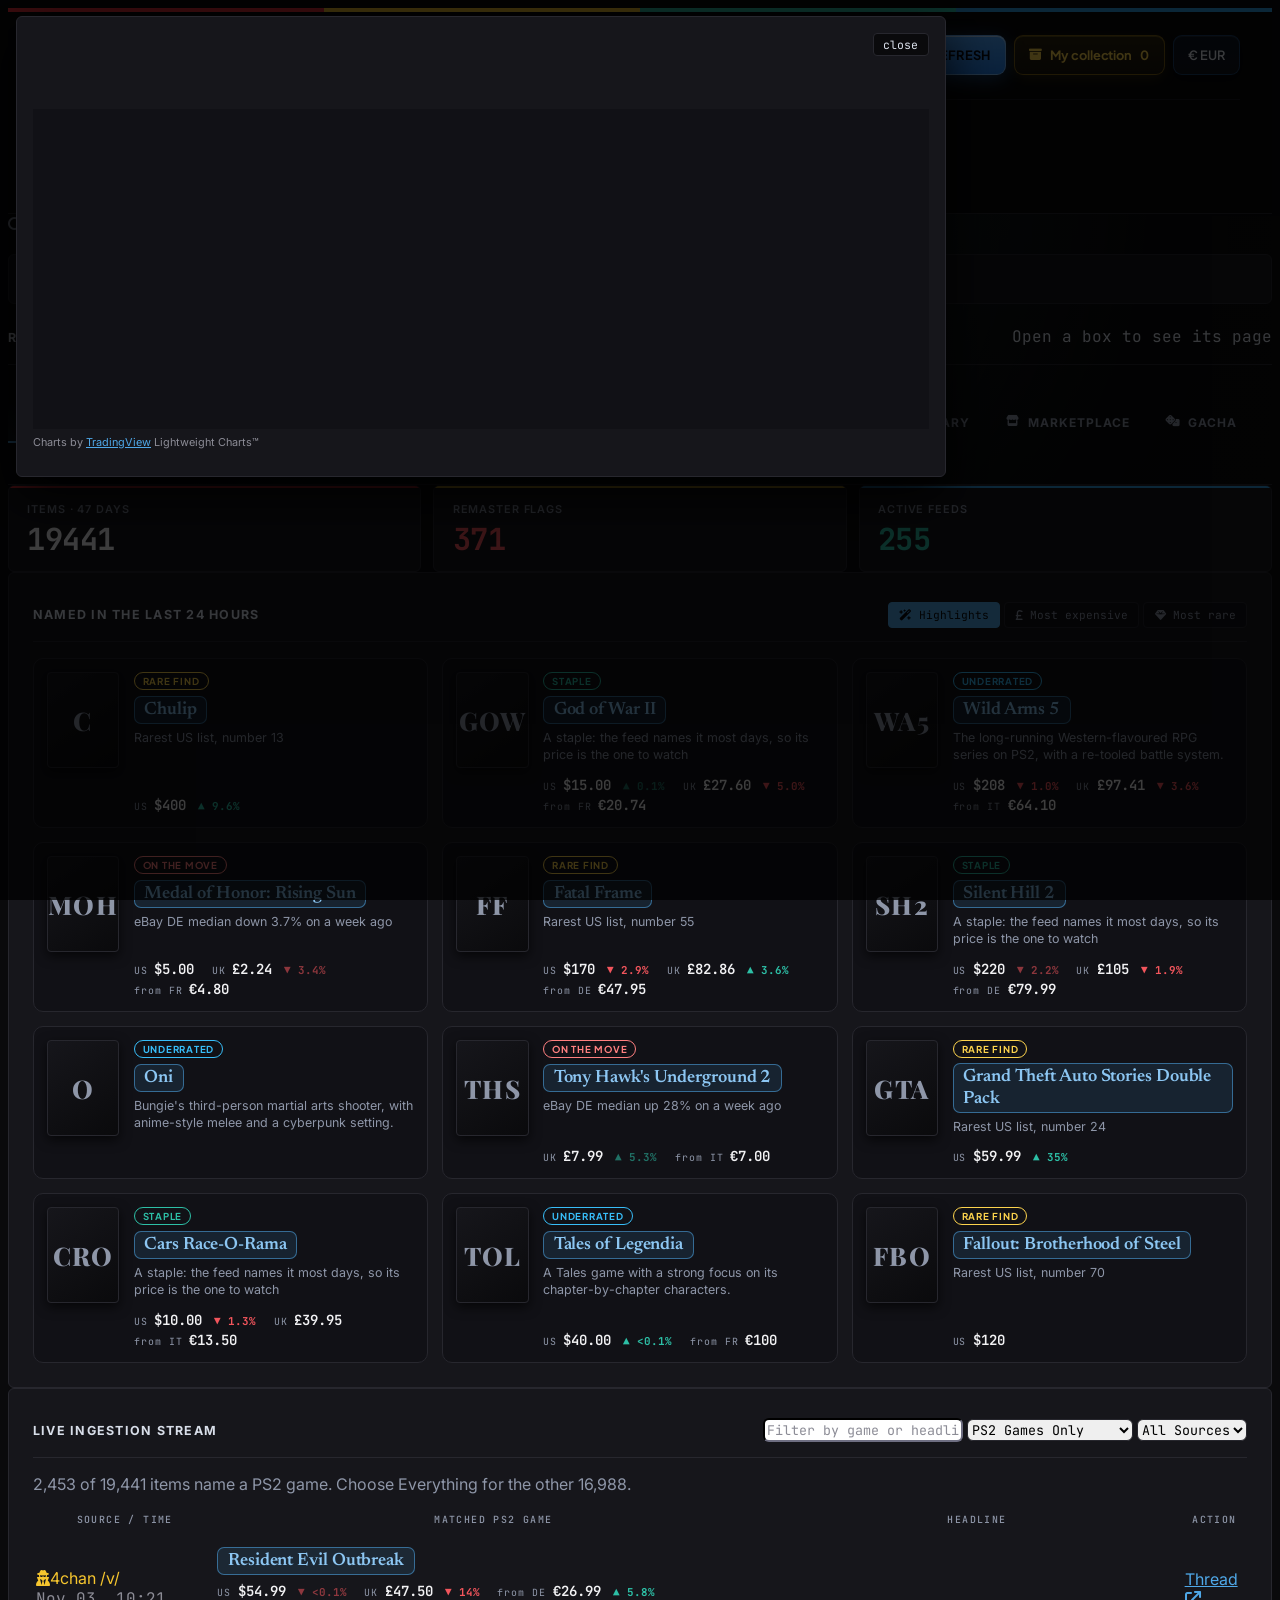
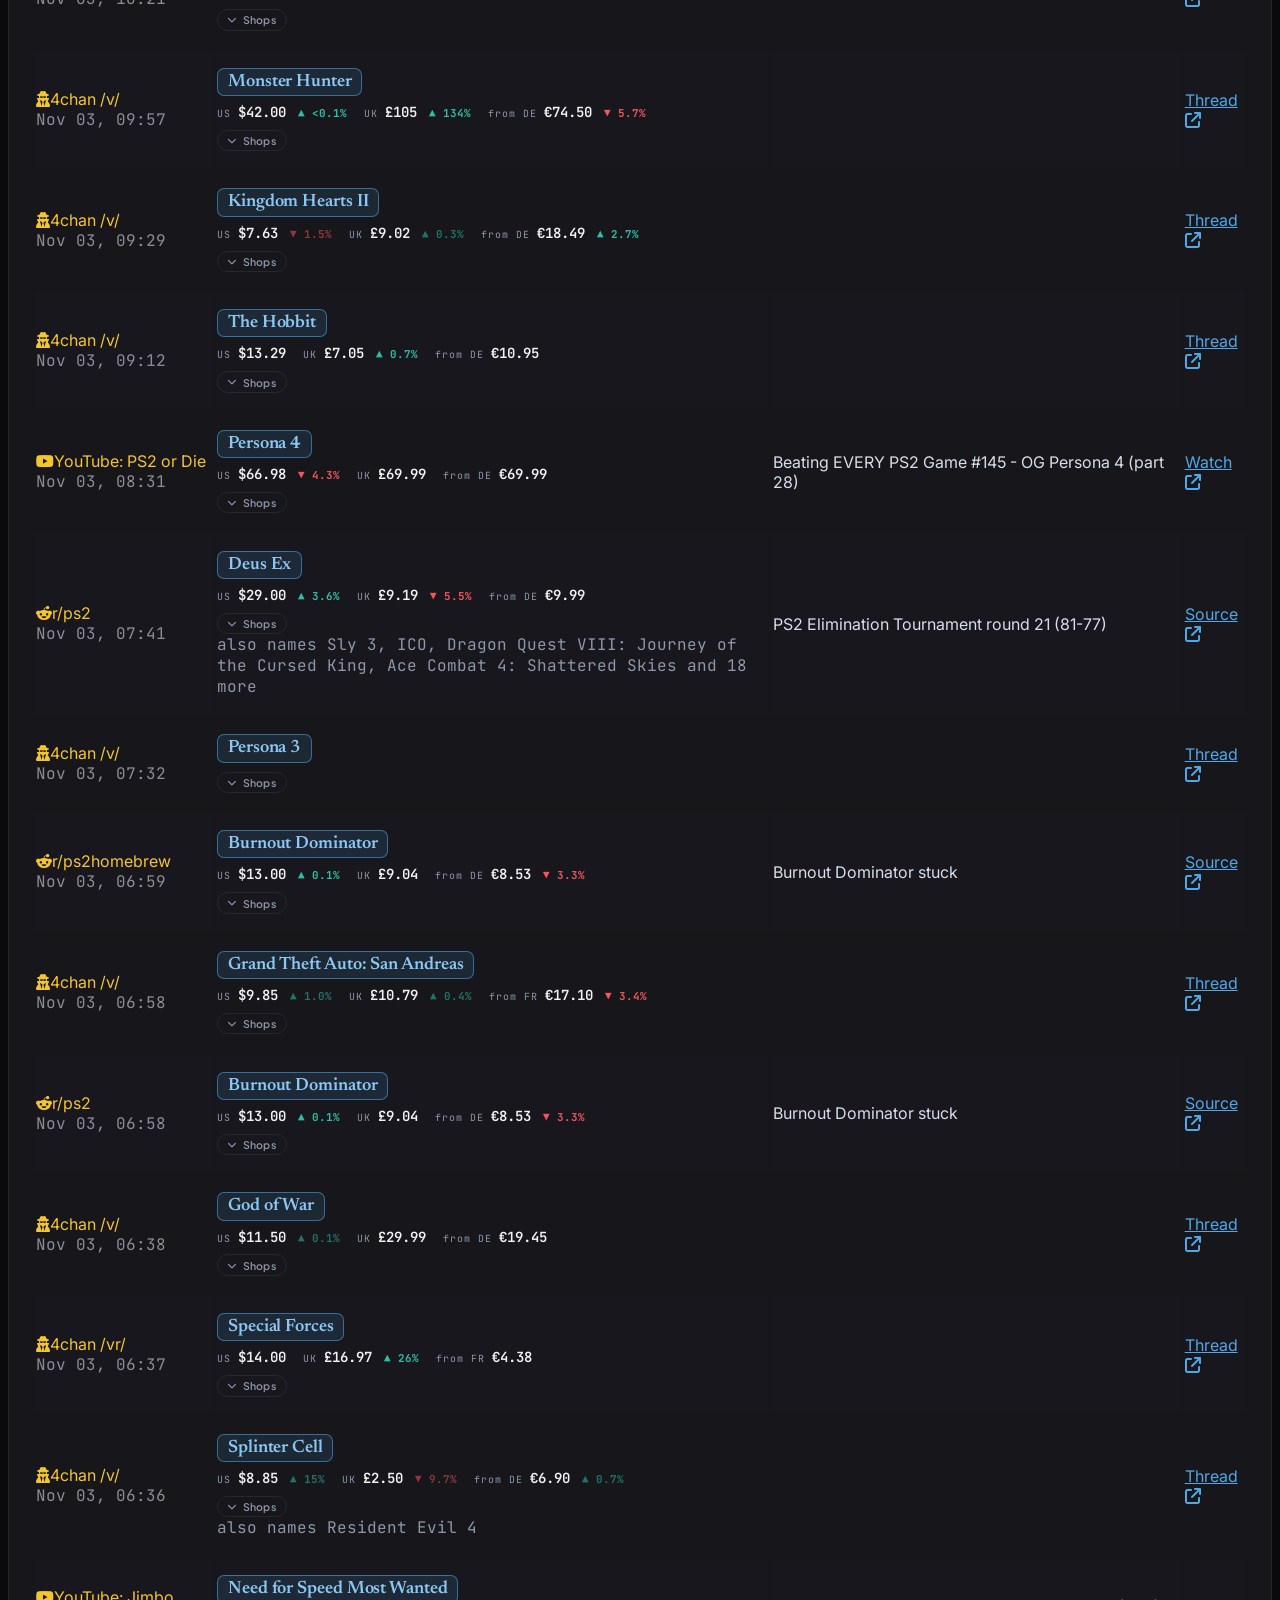
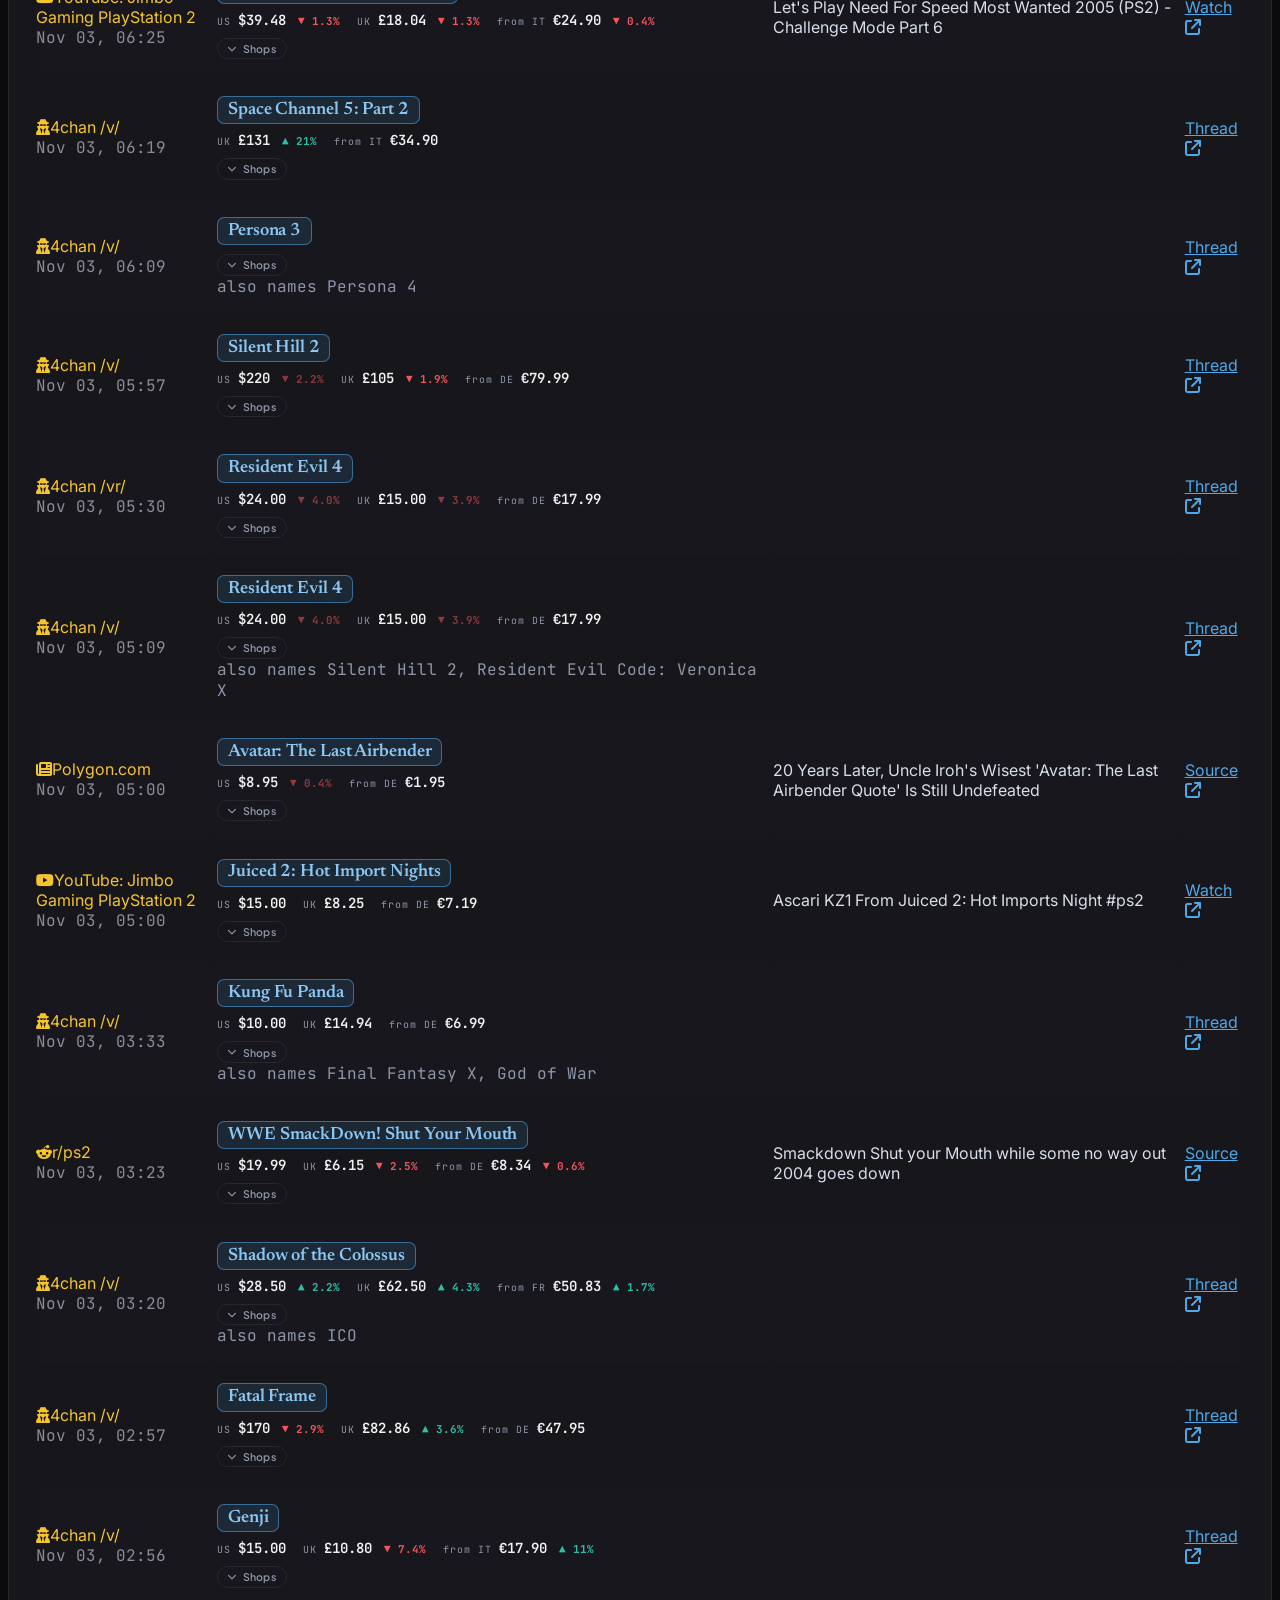
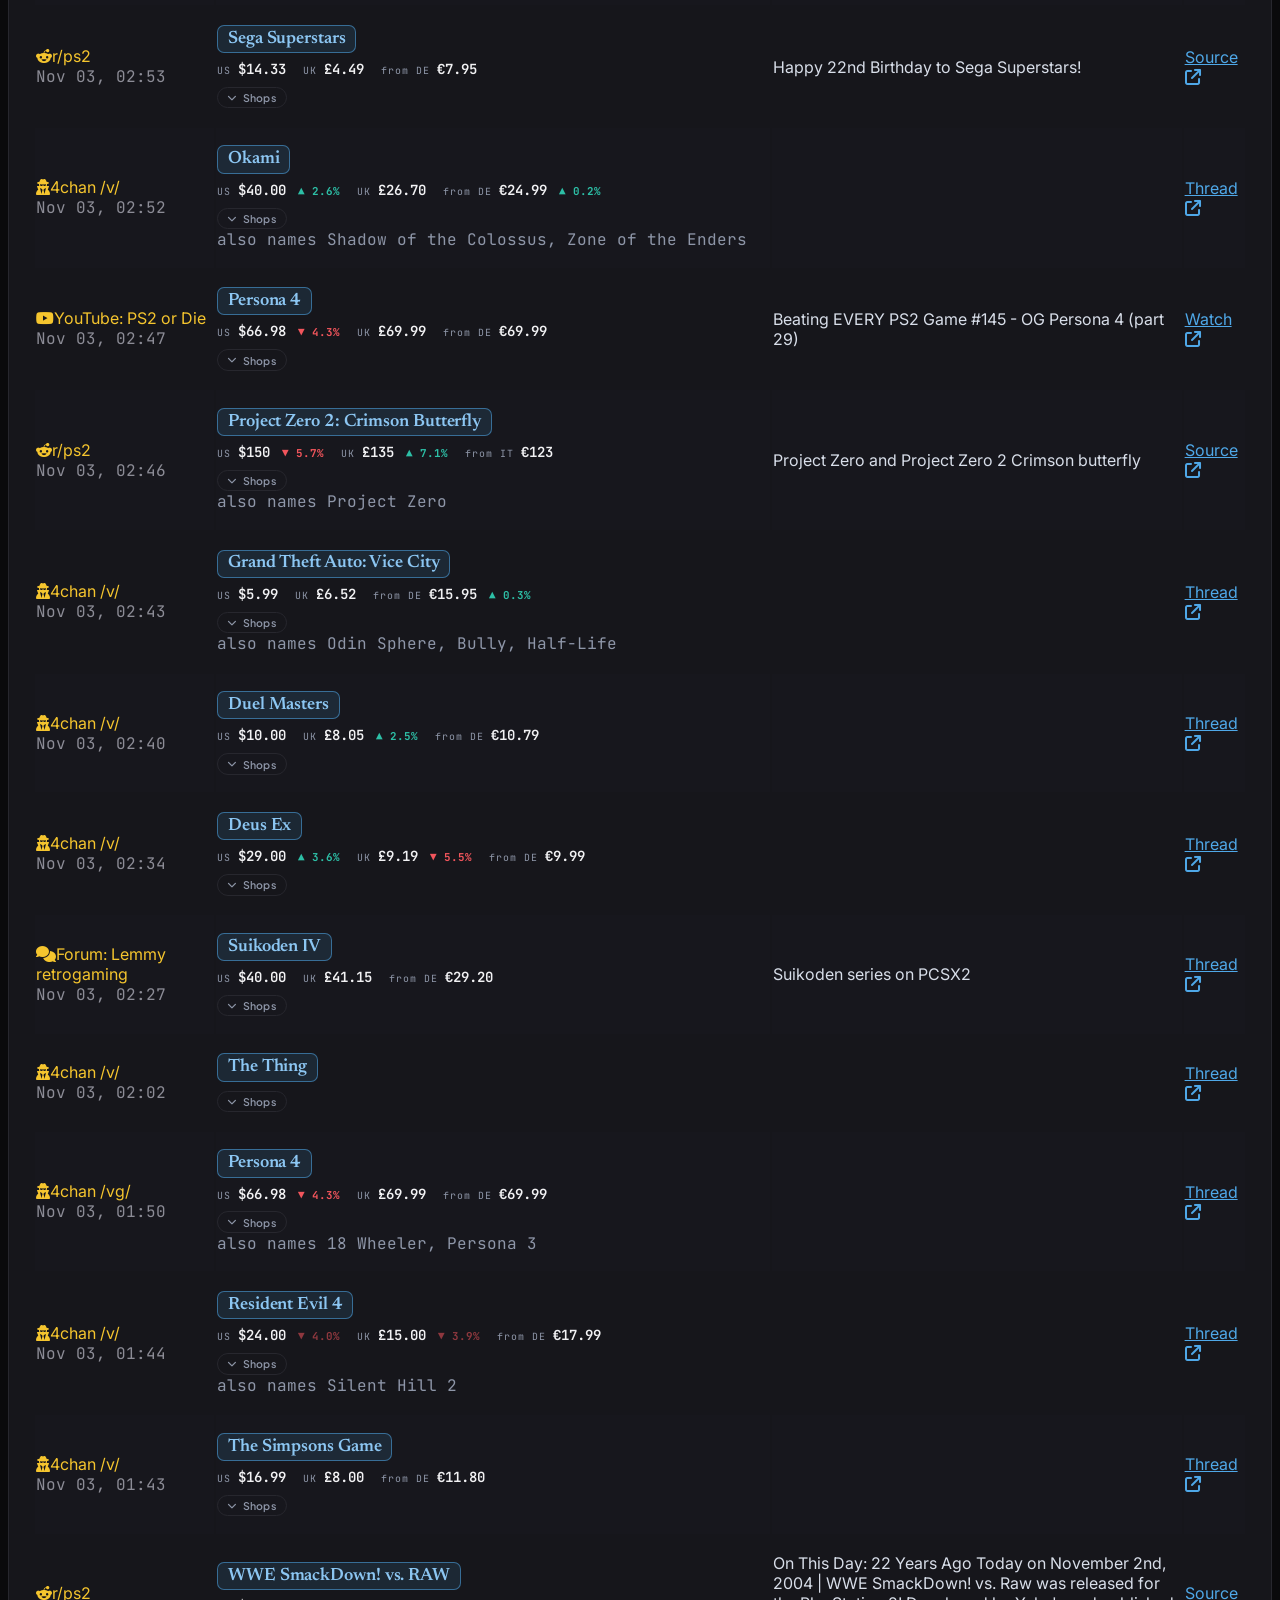
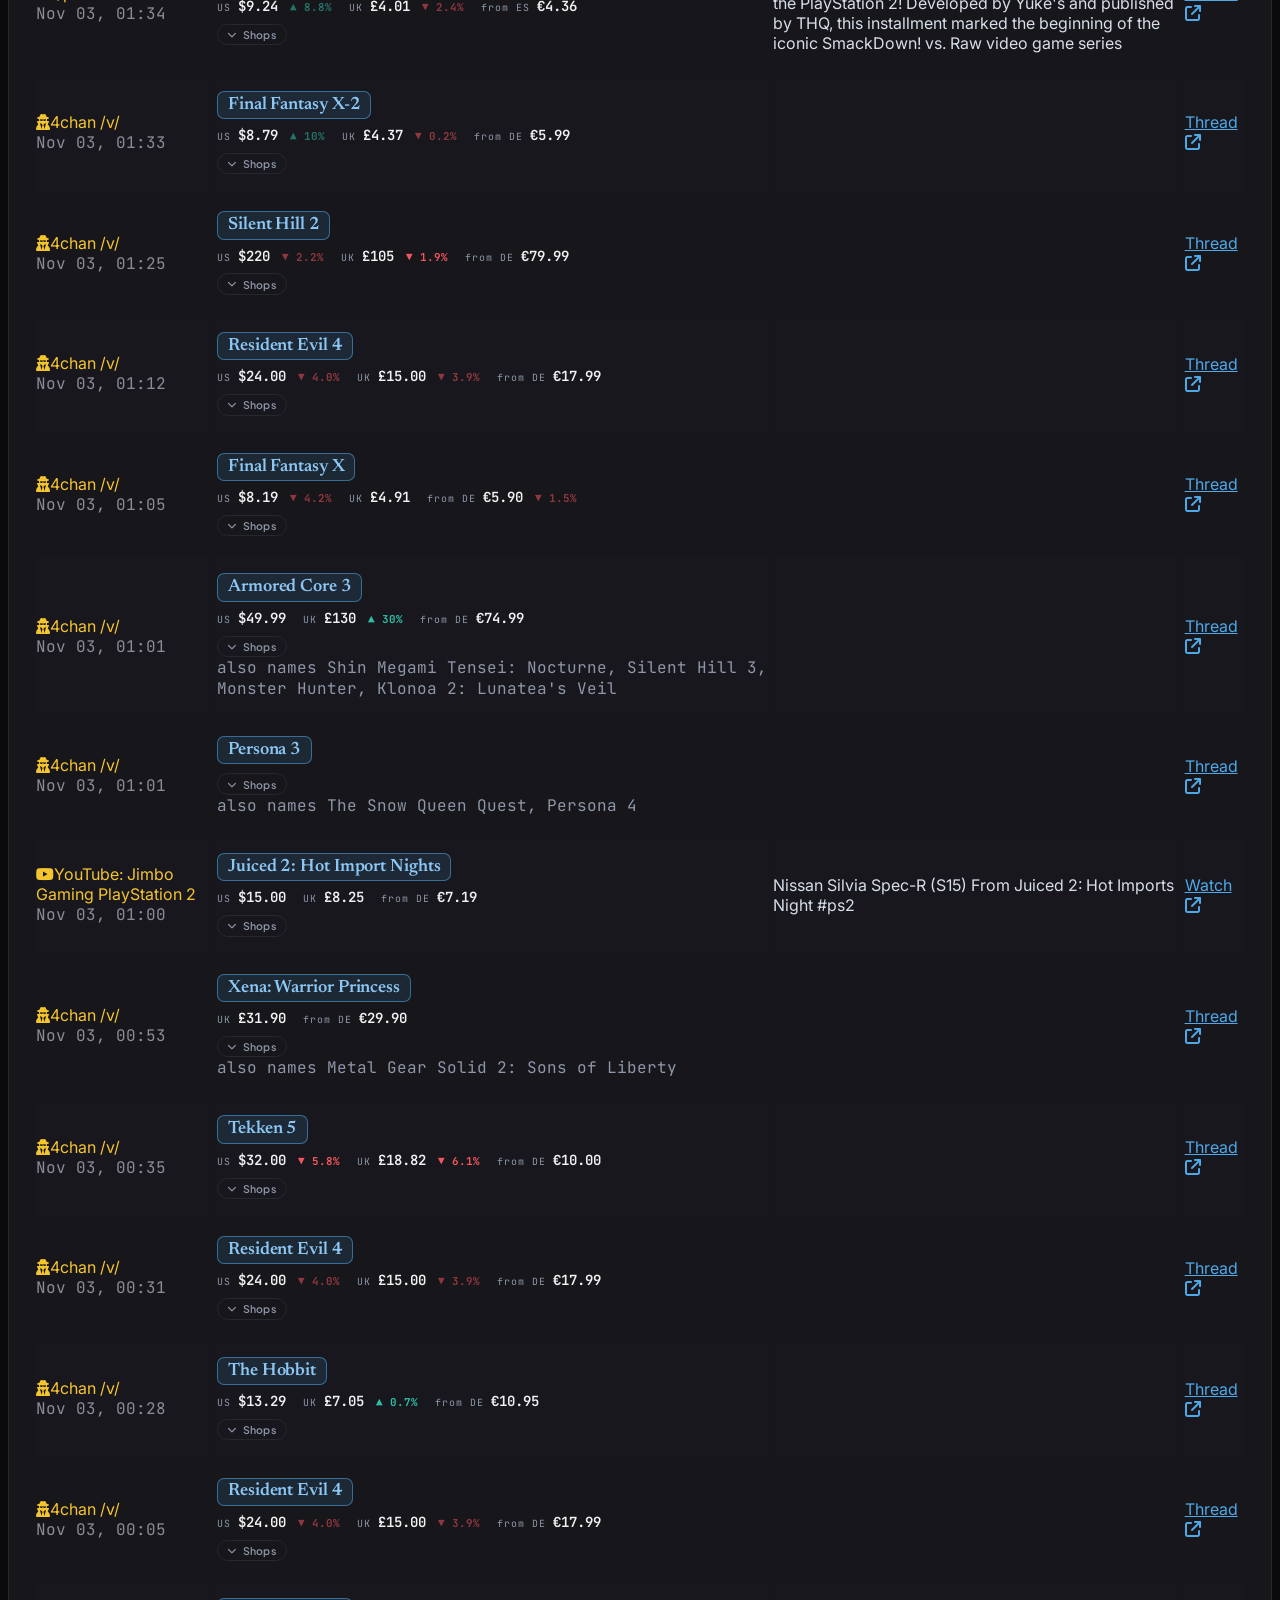
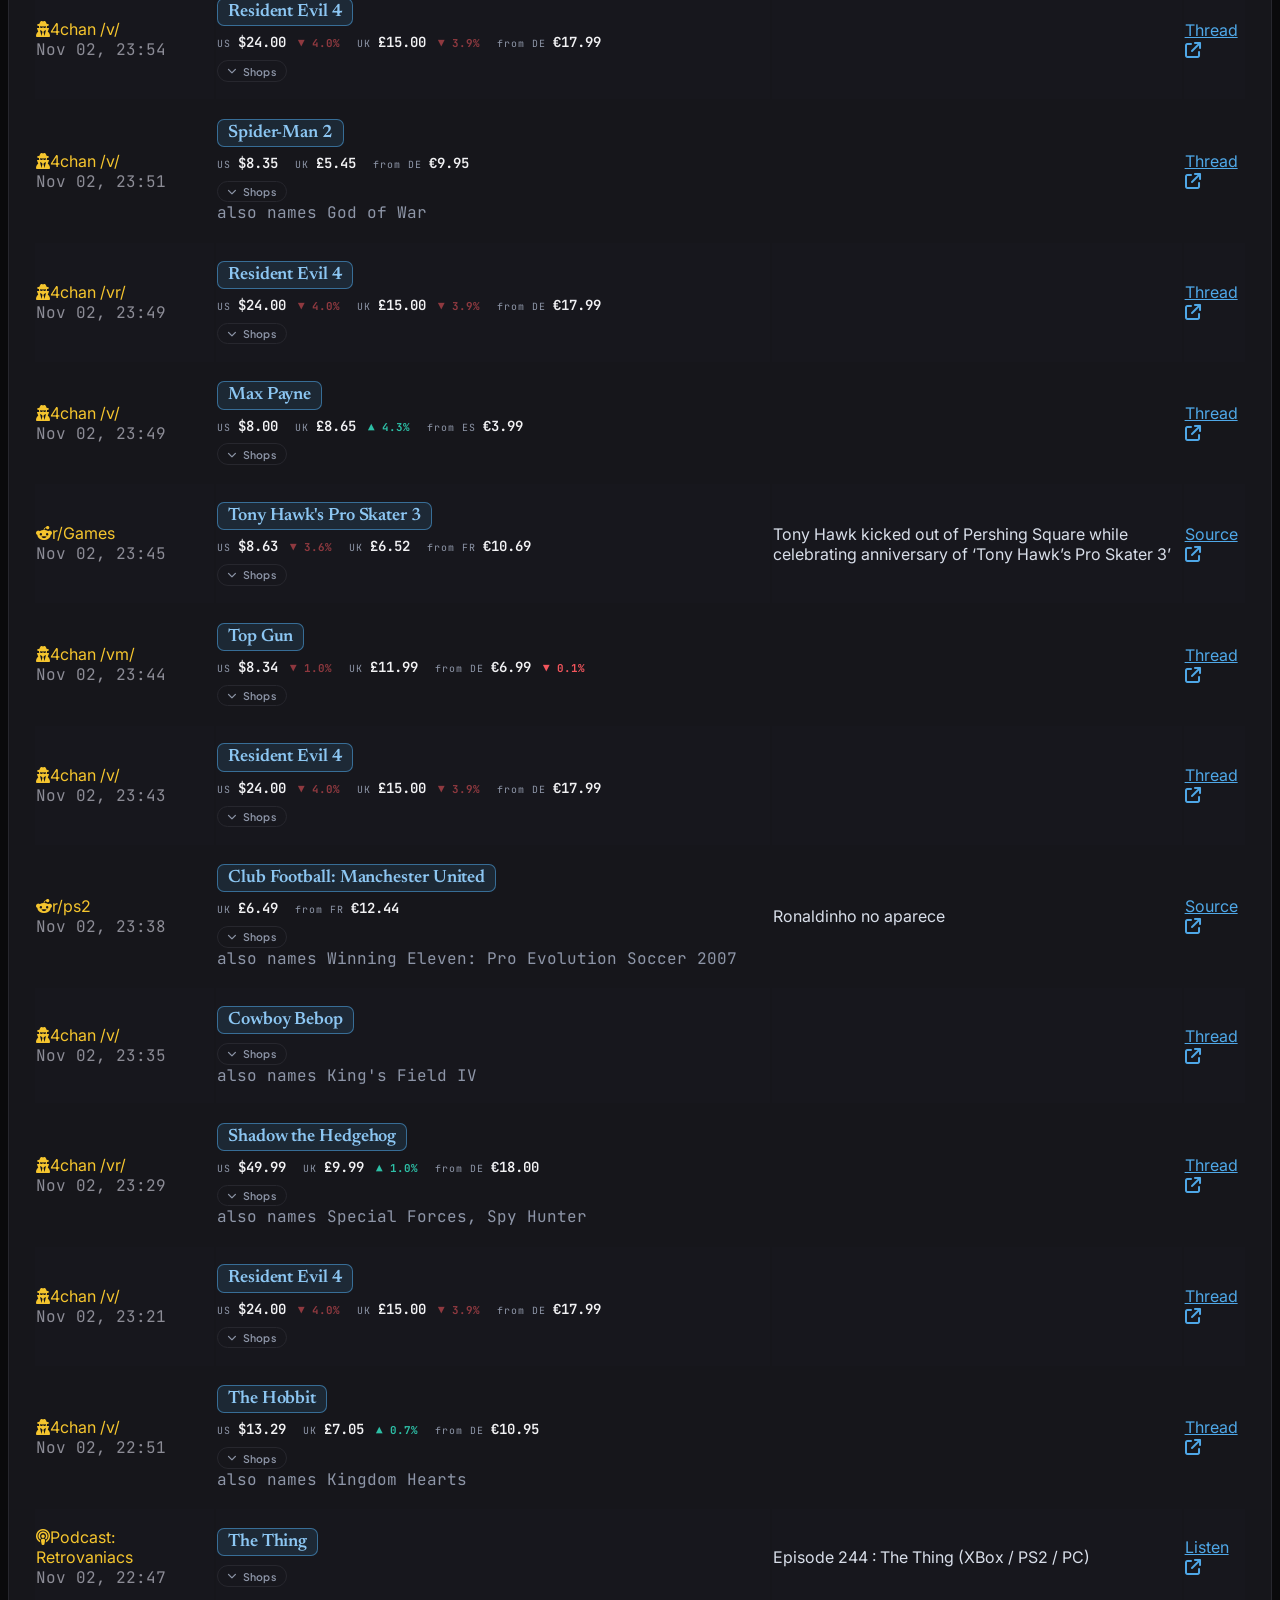
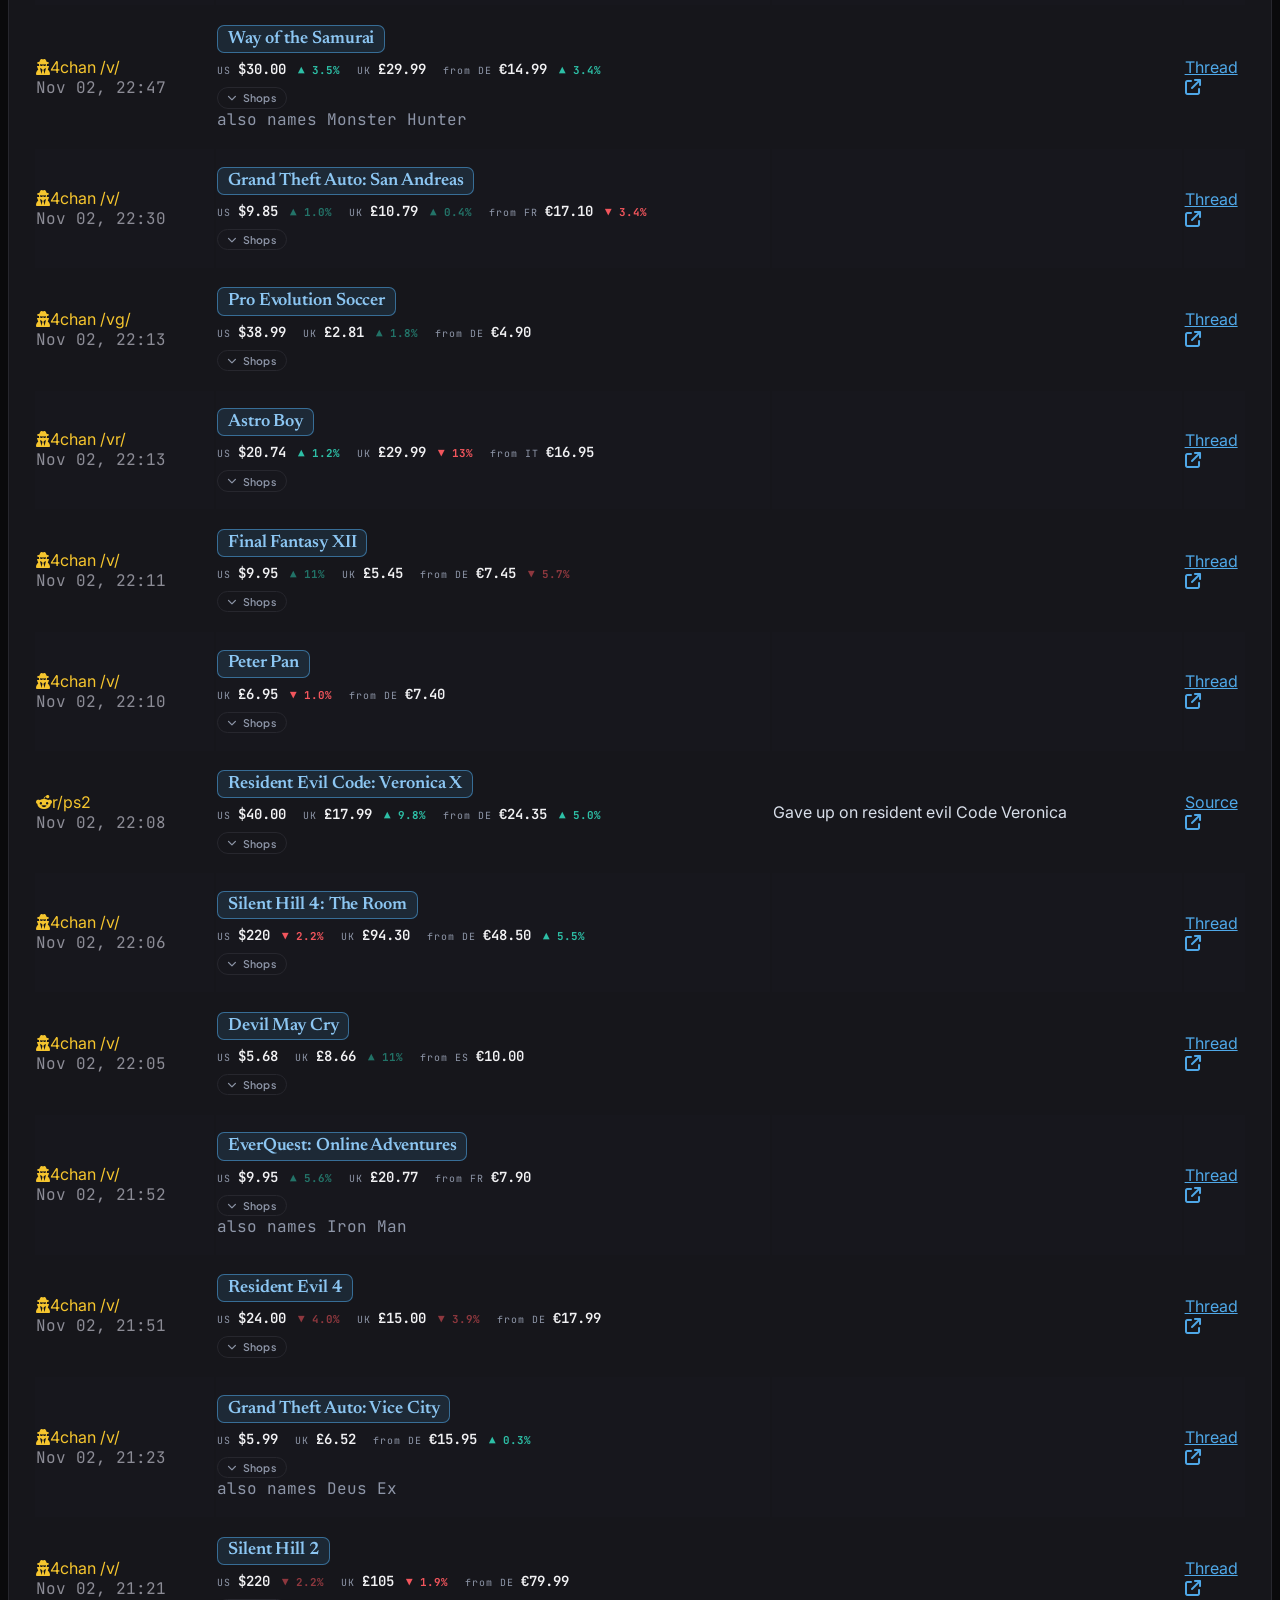
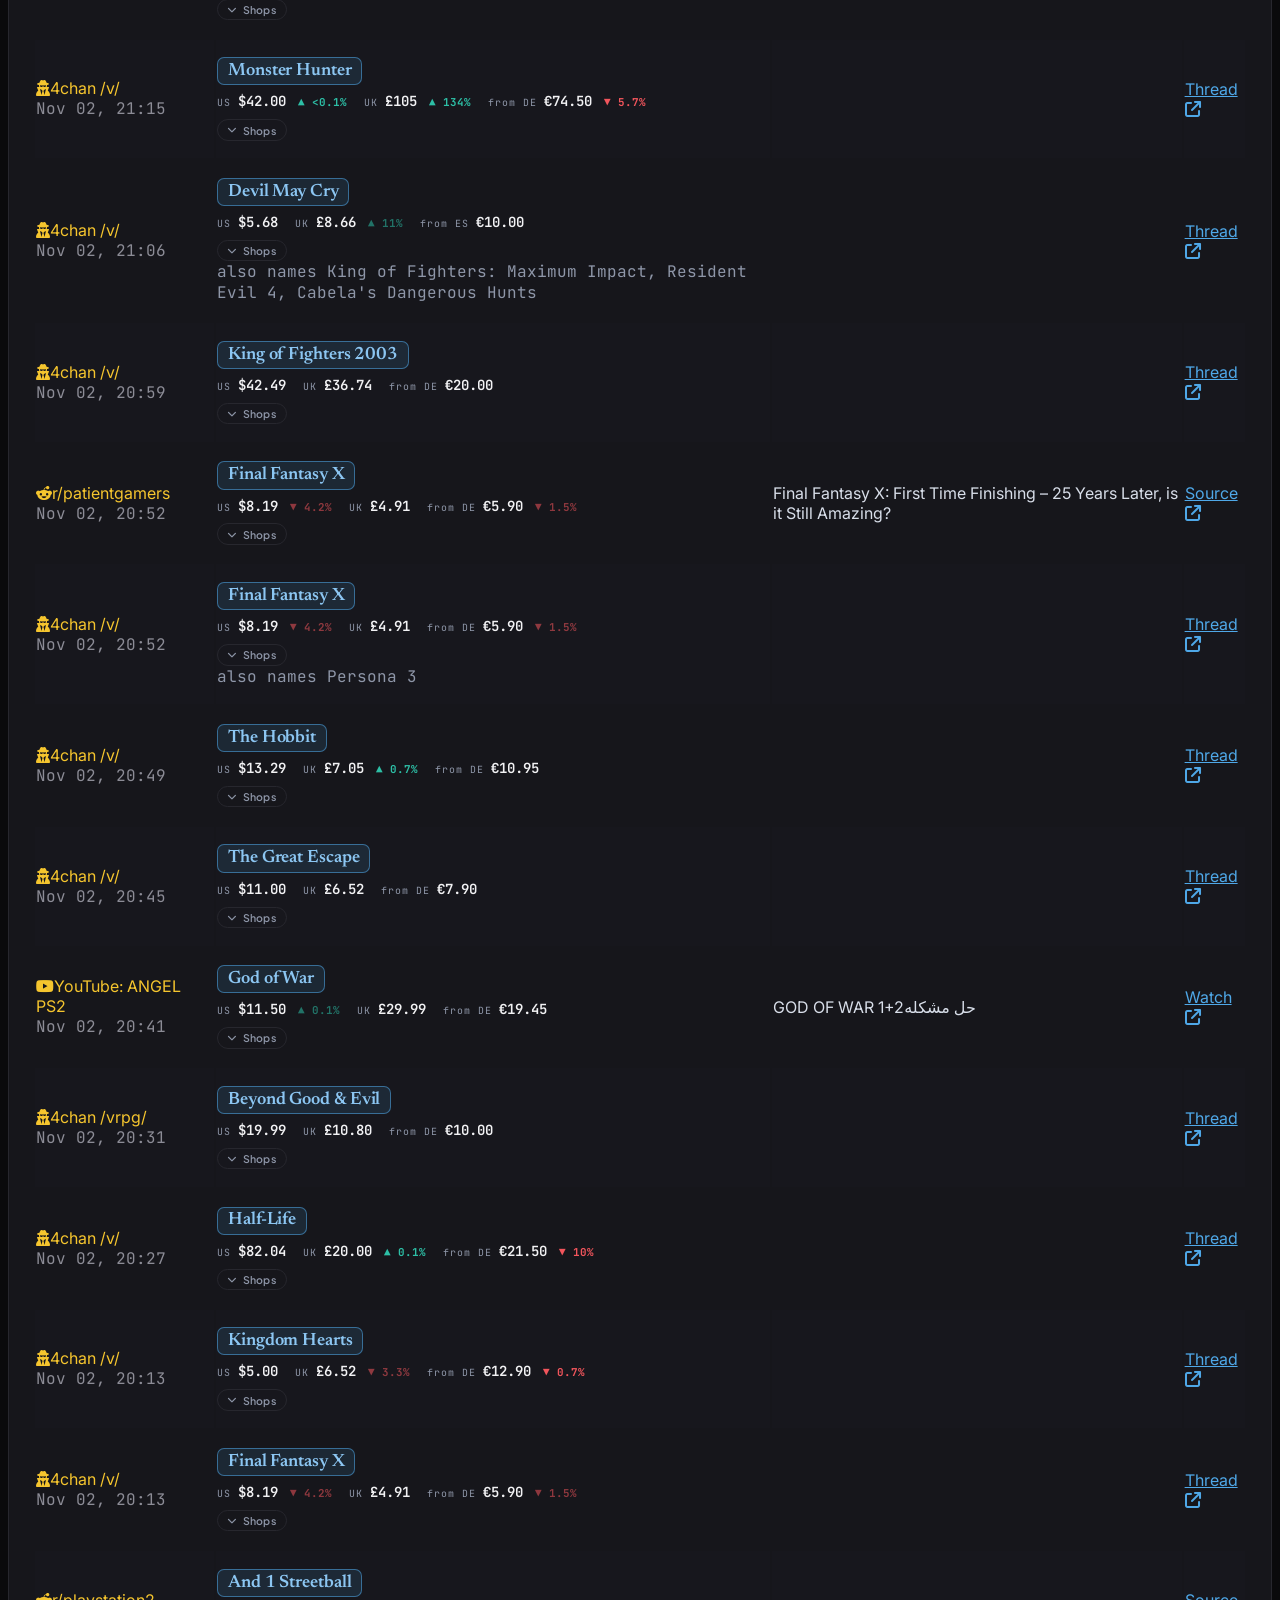
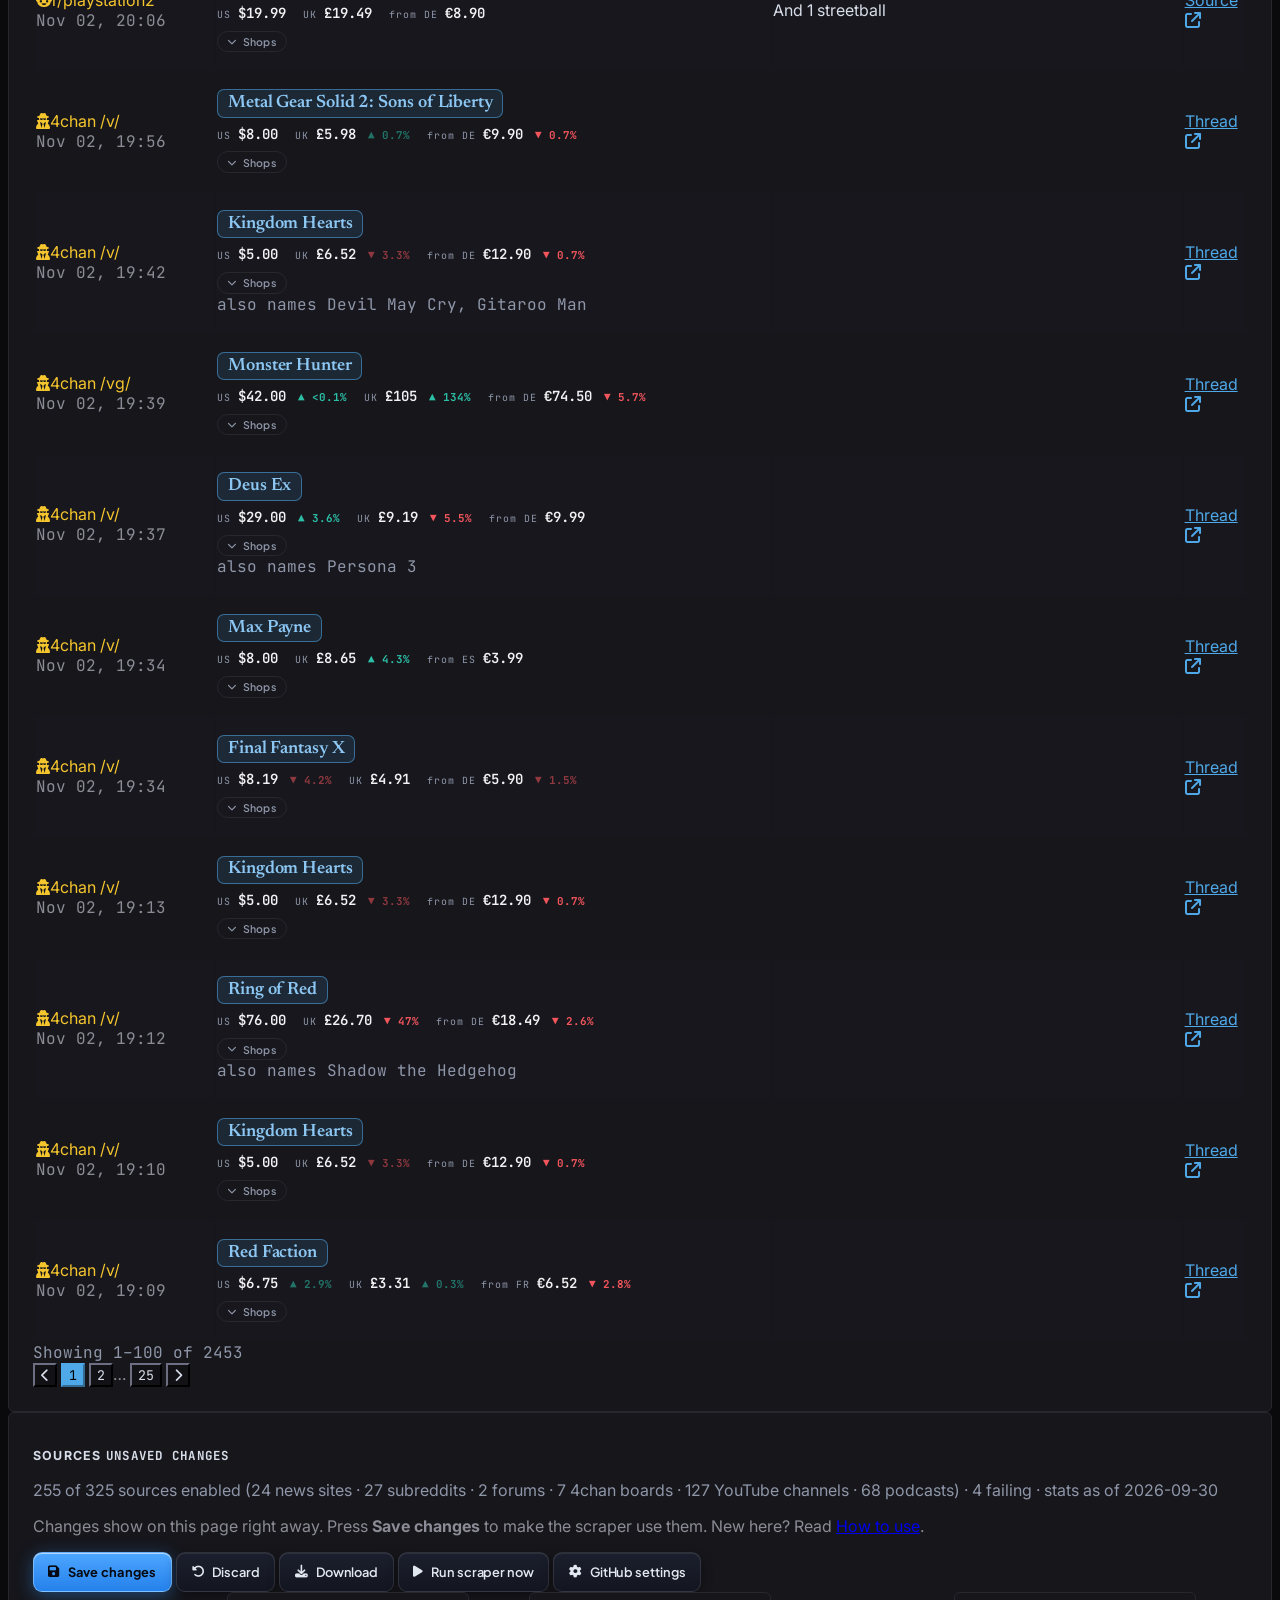
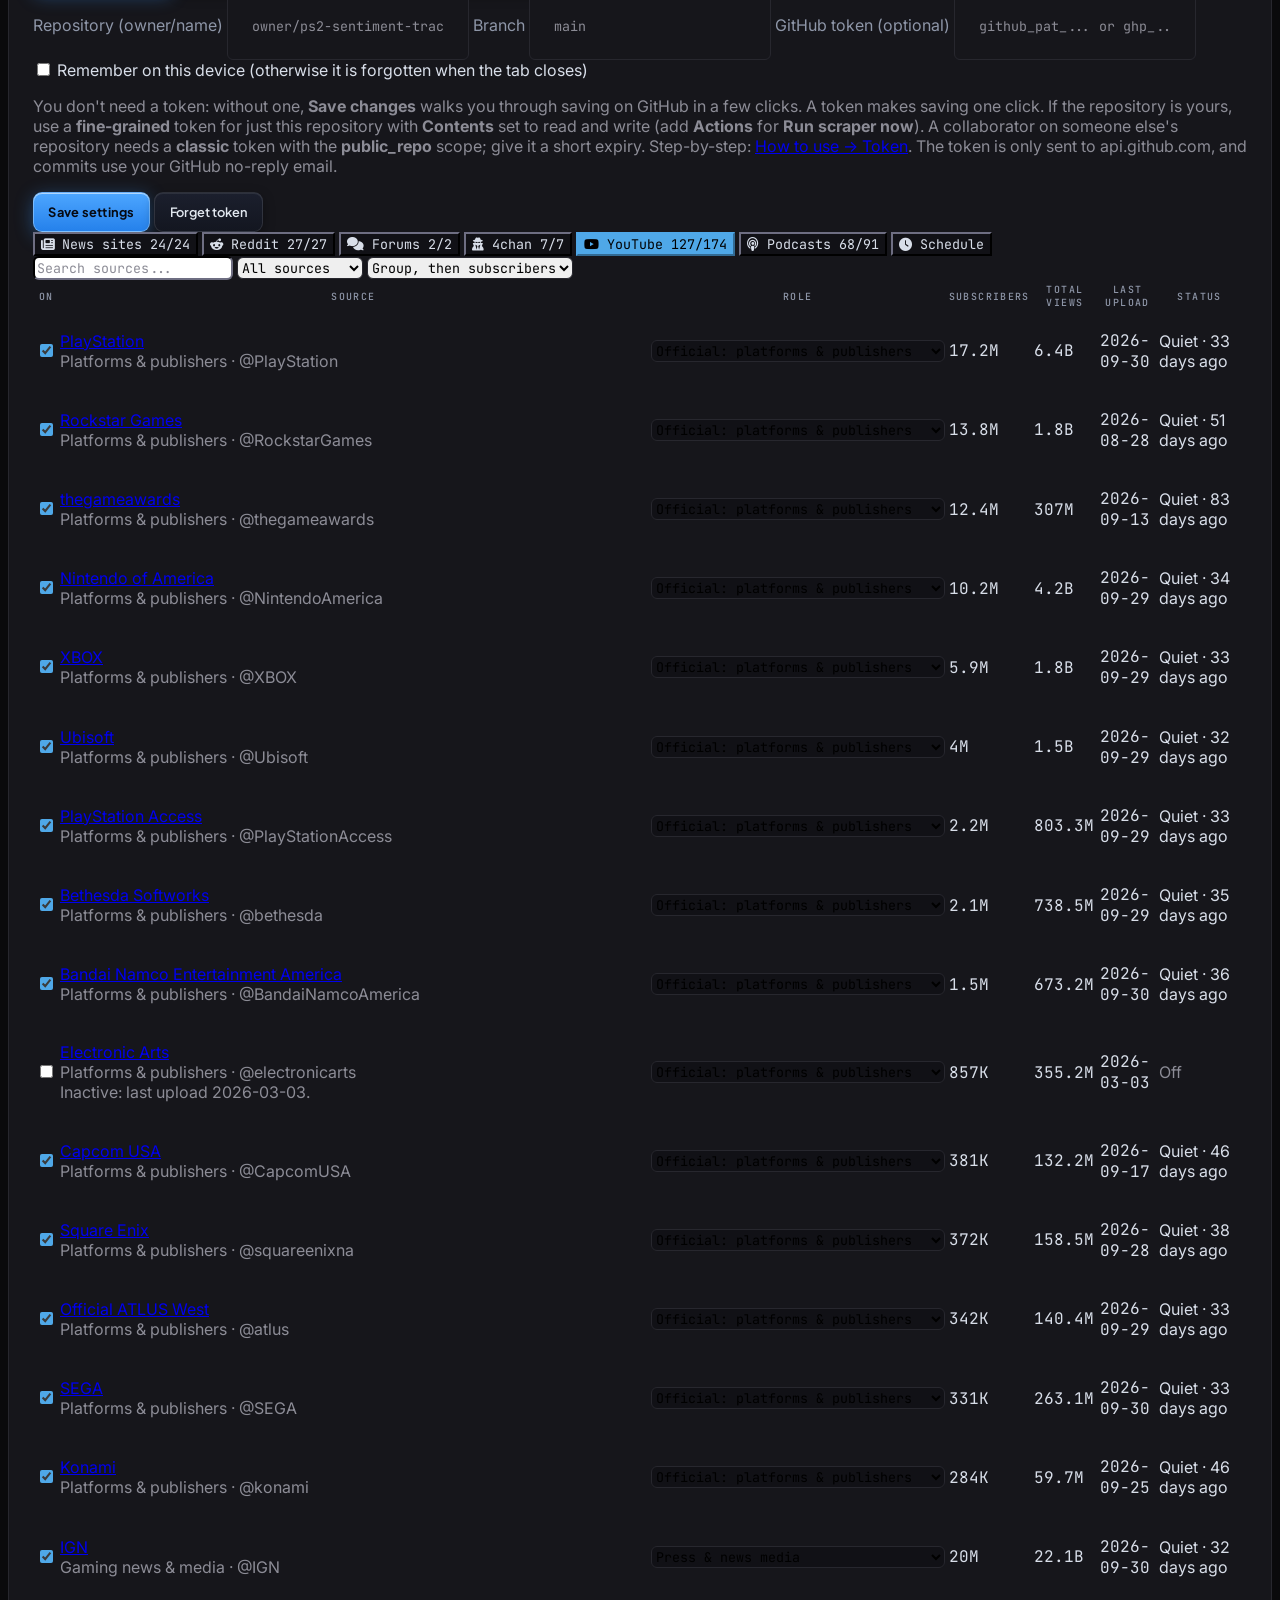
==== commit d69c1bba: "Worst page: confirm each game's regions and scores from Wikipedia (#181) Claude-Session: https://cla" ====
--- a/index.html
+++ b/index.html
@@ -37,7 +37,7 @@
     <link rel="preconnect" href="https://fonts.gstatic.com" crossorigin>
     <link href="https://fonts.googleapis.com/css2?family=Inter:wght@400;500;600;700;800&family=Newsreader:opsz,wght@6..72,500;6..72,600;6..72,700&family=Plus+Jakarta+Sans:wght@500;600;700&family=Playfair+Display:ital,wght@0,700;0,800;1,600&family=JetBrains+Mono:wght@400;500;700&display=swap" rel="stylesheet">
     <link rel="stylesheet" href="https://cdnjs.cloudflare.com/ajax/libs/font-awesome/6.4.0/css/all.min.css">
-    <link rel="stylesheet" href="retro.css?v=20261103b">
+    <link rel="stylesheet" href="retro.css?v=20261031a">
 </head>
 <body class="bg-ps2dark min-h-screen flex flex-col selection:bg-ps2neon selection:text-black">
 
@@ -383,13 +383,7 @@
           <input type="text" id="pricesSearch" oninput="filterPrices()" placeholder="Find a game..." aria-label="Find a game" class="bg-ps2dark border border-ps2border rounded text-xs px-3 py-2 text-white outline-none w-full sm:w-64">
         </div>
         <div class="flex flex-wrap items-center gap-2 mb-3 text-xs">
-          <label for="pricesShow" class="text-slate-400">Show</label>
-          <select id="pricesShow" onchange="setPricesShow(this.value)" aria-label="Show only games with a price on one eBay site" class="bg-ps2dark border border-ps2border rounded text-xs px-2 py-2 text-white">
-            <option value="ALL">All games</option>
-            <option value="US">Only priced on eBay US</option><option value="UK">Only priced on eBay UK</option><option value="DE">Only priced on eBay DE</option>
-            <option value="FR">Only priced on eBay FR</option><option value="IT">Only priced on eBay IT</option><option value="ES">Only priced on eBay ES</option>
-          </select>
-          <label for="pricesSort" class="text-slate-400 sm:ml-2">Sort by</label>
+          <label for="pricesSort" class="text-slate-400">Sort by</label>
           <select id="pricesSort" onchange="setPricesSort(this.value, undefined)" aria-label="Sort the games" class="bg-ps2dark border border-ps2border rounded text-xs px-2 py-2 text-white">
             <option value="default">Surging first, then most mentioned</option>
             <option value="high">Highest price now</option>
@@ -2331,22 +2325,14 @@
             const rows = searching ? all.filter(row => (plain && plainText(row.title).includes(plain))
                 || (wanted && priceKey(row.title).includes(wanted))) :all.slice();
             const surging = all.filter(row => row.level === 'surging').length;
-            // "Show: only priced on eBay DE" keeps the games that site has a figure for; the rest are not listed at all.
-            const before = rows.length;
-            if (pricesShowSite !== 'ALL') {
-                const kept = rows.filter(row => hasSiteFigure(row.entry?.[pricesShowSite]));
-                rows.splice(0, rows.length, ...kept);
-            }
             const ordered = sortPriceRows(rows, pricesSortMode, pricesSortSite, now, locale);
             rows.splice(0, rows.length, ...ordered.rows);
             document.getElementById('pricesSummary').textContent =
                 `What sellers are asking for used copies on eBay right now, not what anything sold for · ${all.length} games`
                 + (surging ? ` · ${surging} surging` : '')
-                + (pricesShowSite !== 'ALL' ? ` · ${rows.length} of ${before} with a figure on eBay ${pricesShowSite}` : searching ? ` · ${rows.length} shown` : '')
+                + (searching ? ` · ${rows.length} shown` : '')
                 + ordered.note;
-            empty.textContent = rows.length ? '' : pricesShowSite !== 'ALL'
-                ? `No game${searching ? ' with that name' : ''} has a figure on eBay ${pricesShowSite} yet. Choose All games to see every priced game.`
-                : 'No priced game has that in its name. A game is priced once the feed has mentioned it, '
+            empty.textContent = rows.length ? '' : 'No priced game has that in its name. A game is priced once the feed has mentioned it, '
                 + 'unless its name is one ordinary word (Black, Cars, The Sims) or it is not in the PS2 library. '
                 + 'The games on the Rarest page are priced too.';
             empty.classList.toggle('hidden', rows.length > 0);
@@ -2361,7 +2347,6 @@
                         ${compactPriceHtml(row.title, now, locale) || '<span class="ebay-note">no price yet</span>'}
                     </div>
                     ${ordered.notes.has(row.title) ? `<p class="text-[11px] text-slate-400 mt-1">${ordered.notes.get(row.title)}</p>` : ''}
-                    ${pricesShowSite !== 'ALL' ? `<div class="ebay-figures">${priceSiteHtml(pricesShowSite, row.entry[pricesShowSite], currencyOf(pricesShowSite, priceData), now, locale, level.stale)}</div>` : ''}
                     ${priceLookupHtml(row.title, true)}
                 </li>`;
             }).join('');
@@ -2376,21 +2361,6 @@
         // "logged" is the highest or lowest daily median in series.json (the last 90 finished days, plus today's figure).
         let pricesSortMode = 'default';
         let pricesSortSite = 'US';
-        let pricesShowSite = 'ALL';          // 'ALL', or the one eBay site whose games are listed (2026-11-03)
-        const hasSiteFigure = (entry) => Boolean(entry && typeof entry === 'object' && !entry.unmatched && Number.isFinite(entry.copies)
-            && entry.copies >= 1 && typeof entry.median === 'number' && Number.isFinite(entry.median));
-
-        // Choosing a site also points the sort at it, so "highest price now" means that site's prices.
-        function setPricesShow(site) {
-            if (site !== 'ALL' && !PRICE_SITES.includes(site)) return;
-            pricesShowSite = site;
-            if (site !== 'ALL') {
-                pricesSortSite = site;
-                const sortBox = document.getElementById('pricesSite');
-                if (sortBox) sortBox.value = site;
-            }
-            renderPrices();
-        }
         let pricesSeriesFailed = false;
         const PRICE_SORT_NAMES = { high: 'highest price now', low: 'lowest price now', rise: 'biggest rise this week',
             fall: 'biggest fall this week', peak: 'highest price logged', floor: 'lowest price logged' };
@@ -2792,39 +2762,29 @@
                     .filter(url => /^https:\/\//i.test(String(url ?? '')))
                     .map(url => `<a href="${safeUrl(url)}" target="_blank" rel="noopener noreferrer">${esc(siteName(url))}</a>`).join(', ');
                 const rank = Number.isInteger(entry.rank) ? entry.rank : i + 1;
-                const coverSrc = coverUrl(entry.title, region) || (entry.other_title ? coverUrl(entry.other_title, region) : '');
-                const coverHtml = `<span class="rr-cover" aria-hidden="true"><span class="rr-initials">${esc(initialsOf(entry.title))}</span>${coverSrc
-                    ? `<img src="${esc(coverSrc)}" alt="" loading="lazy" decoding="async" referrerpolicy="no-referrer" onerror="this.style.display='none'">` : ''}</span>`;
-                const guideHtml = typeof value === 'number' && Number.isFinite(value)
-                    ? `<span class="rr-guide-label">guide</span><b class="rr-guide-value" title="What collectors pay for a complete copy: PriceCharting's market price in US dollars${checkedOn ? `, ${esc(checkedOn)}` : ''}. This is what the list is ranked by.">${esc(money(value, 'USD', locale, false))}</b>` : '';
-                const extras = [rarePriceChartingHtml(entry.title, region), referenceHtml(entry.title, region, locale)].join('');
-                const sourceLine = `${sources.length
-                    ? `Sources: ${sources.map(proof => `<a href="${safeUrl(proof.source)}" target="_blank" rel="noopener noreferrer" title="${esc(`${proof.figure ?? ''} (${proof.date ?? ''})`)}">${esc(siteName(proof.source))}</a>`).join(', ')}` : ''}${noteLinks ? `${sources.length ? ' · ' : ''}Release facts: ${noteLinks}` : ''}`;
                 return `
-                <li class="rr-card ${rowClass('rareList', i)}">
-                    <div class="rr-rank">#${esc(rank)}</div>
-                    ${coverHtml}
-                    <div class="rr-main">
-                        <div class="rr-head">
-                            <div class="rr-title-block">
-                                <h4 class="rr-title">${gameLinkHtml(entry.title)}${flags.map(flag =>
-                                    ` <span class="level-tag rare-flag" title="${esc(hint(flag))}">${esc(RARE_FLAGS[flag])}</span>`).join('')}</h4>
-                                ${typeof entry.other_title === 'string' && entry.other_title.trim()
-                                    ? `<p class="rare-aka">${esc(RARE_OTHER[region])}: ${esc(entry.other_title)}</p>` : ''}
-                            </div>
-                            <div class="rr-guide">${guideHtml}${prices ? chartButtonHtml(prices.title, label) : ''}</div>
-                        </div>
-                        <div class="ebay-figures rr-prices">${unpriced
-                            ? `<span class="ebay-site is-quiet"><span class="ebay-flag">${esc(label)}</span><span class="ebay-note" title="Not looked up on eBay: its search words would also count other games' listings (a name that is an everyday word) or cannot be used. The eBay price job's log names the reason.">not priced</span></span>`
-                            : priceSiteHtml(label, site, currency, now, locale, LEVELS[prices?.level || 'rare'].stale)}${
-                            (RARE_EURO_SITES[region] || []).map(euro => {
-                                const found = prices?.entry?.[euro];
-                                return found && typeof found === 'object' && !found.unmatched && Number.isFinite(found.copies) && found.copies > 0
-                                    ? priceSiteHtml(euro, found, currencyOf(euro), now, locale, LEVELS.rare.stale) : '';
-                            }).join('')}</div>
-                        ${typeof entry.note === 'string' && entry.note ? `<p class="rare-note rr-note">${esc(entry.note)}</p>` : ''}
-                        ${extras.trim() || sourceLine ? `<details class="rr-more"><summary>Sources &amp; price guides</summary>${extras}${sourceLine ? `<p class="rare-note">${sourceLine}</p>` : ''}</details>` : ''}
+                <li class="${rowClass('rareList', i)}">
+                    ${withCover(entry.title, region, `                    <div class="flex items-baseline justify-between gap-3 text-xs font-mono-custom">
+                        <span class="text-cyan-300${i === 0 ? ' font-bold' : ''}">#${esc(rank)} ${esc(entry.title)}${flags.map(flag =>
+                            ` <span class="level-tag rare-flag" title="${esc(hint(flag))}">${esc(RARE_FLAGS[flag])}</span>`).join('')}</span>
+                        <span class="whitespace-nowrap">${typeof value === 'number' && Number.isFinite(value)
+                            ? `<span class="text-slate-400" title="What collectors pay for a complete copy: PriceCharting's market price in US dollars${checkedOn ? `, ${esc(checkedOn)}` : ''}. This is what the list is ranked by.">guide ${esc(money(value, 'USD', locale, false))}</span>` : ''}${prices
+                            ? ` ${chartButtonHtml(prices.title, label)}` : ''}</span>
                     </div>
+                    ${typeof entry.other_title === 'string' && entry.other_title.trim()
+                        ? `<p class="rare-aka">${esc(RARE_OTHER[region])}: ${esc(entry.other_title)}</p>` : ''}
+                    <div class="ebay-figures">${unpriced
+                        ? `<span class="ebay-site is-quiet"><span class="ebay-flag">${esc(label)}</span><span class="ebay-note" title="Not looked up on eBay: its search words would also count other games' listings (a name that is an everyday word) or cannot be used. The eBay price job's log names the reason.">not priced</span></span>`
+                        : priceSiteHtml(label, site, currency, now, locale, LEVELS[prices?.level || 'rare'].stale)}${
+                        (RARE_EURO_SITES[region] || []).map(euro => {
+                            const found = prices?.entry?.[euro];
+                            return found && typeof found === 'object' && !found.unmatched && Number.isFinite(found.copies) && found.copies > 0
+                                ? priceSiteHtml(euro, found, currencyOf(euro), now, locale, LEVELS.rare.stale) : '';
+                        }).join('')}</div>
+                    ${rarePriceChartingHtml(entry.title, region)}
+                    ${referenceHtml(entry.title, region, locale)}
+                    <p class="rare-note">${typeof entry.note === 'string' && entry.note ? `${esc(entry.note)} ` : ''}${sources.length
+                        ? `Sources: ${sources.map(proof => `<a href="${safeUrl(proof.source)}" target="_blank" rel="noopener noreferrer" title="${esc(`${proof.figure ?? ''} (${proof.date ?? ''})`)}">${esc(siteName(proof.source))}</a>`).join(', ')}` : ''}${noteLinks ? `${sources.length ? ' · ' : ''}Release facts: ${noteLinks}` : ''}</p>`, entry.other_title)}
                 </li>`;
             }).join('');
             foldList('rareList', entries.length);
@@ -4636,15 +4596,12 @@
         function worstRowHtml(g, number) {
             let price = '';
             try { price = compactPriceHtml(g.title, Date.now()); } catch { price = ''; }
-            const scaleName = g.scale === 'GameRankings %' ? 'GameRankings' : g.scale;
-            const level = g.score === null ? 'none' : g.score < 25 ? 'awful' : g.score < 35 ? 'bad' : 'poor';
-            const score = g.score === null ? '<span class="worst-score is-none" title="No PS2 score was found"><b>–</b><i>no score</i></span>'
-                : `<span class="worst-score is-${level}" title="${esc(g.scale)}"><b>${esc(String(g.score))}${g.scale === 'GameRankings %' ? '<small>%</small>' : ''}</b><i>${esc(scaleName)}</i></span>`;
+            const score = g.score === null ? '<span class="worst-score is-none">no score</span>'
+                : `<span class="worst-score" title="${esc(g.scale)}"><b>${esc(String(g.score))}</b>${g.scale === 'GameRankings %' ? '%' : ''}</span>`;
             const source = g.url ? `<a href="${esc(g.url)}" target="_blank" rel="noopener noreferrer">${esc(g.source || 'source')}</a>` : esc(g.source);
-            const regions = (g.regions || []).map(region => `<span class="level-tag worst-region">${esc(region)}</span>`).join('');
             return `<li class="worst-row"><span class="worst-rank">${number}</span>${score}
-                <div class="worst-body"><div class="worst-title">${gameLinkHtml(g.title)}${regions}</div>
-                <div class="worst-note">${esc(g.note)}${source ? ` <span class="worst-source">· ${source}</span>` : ''}</div></div>
+                <div class="worst-body"><div class="worst-title">${gameLinkHtml(g.title)} <span class="worst-scale">${esc(g.scale)}</span></div>
+                <div class="worst-note">${esc(g.note)}${source ? ` · ${source}` : ''}</div></div>
                 <div class="worst-price">${price || '<span class="worst-noprice">no price tracked</span>'}</div></li>`;
         }
         function renderWorst() {
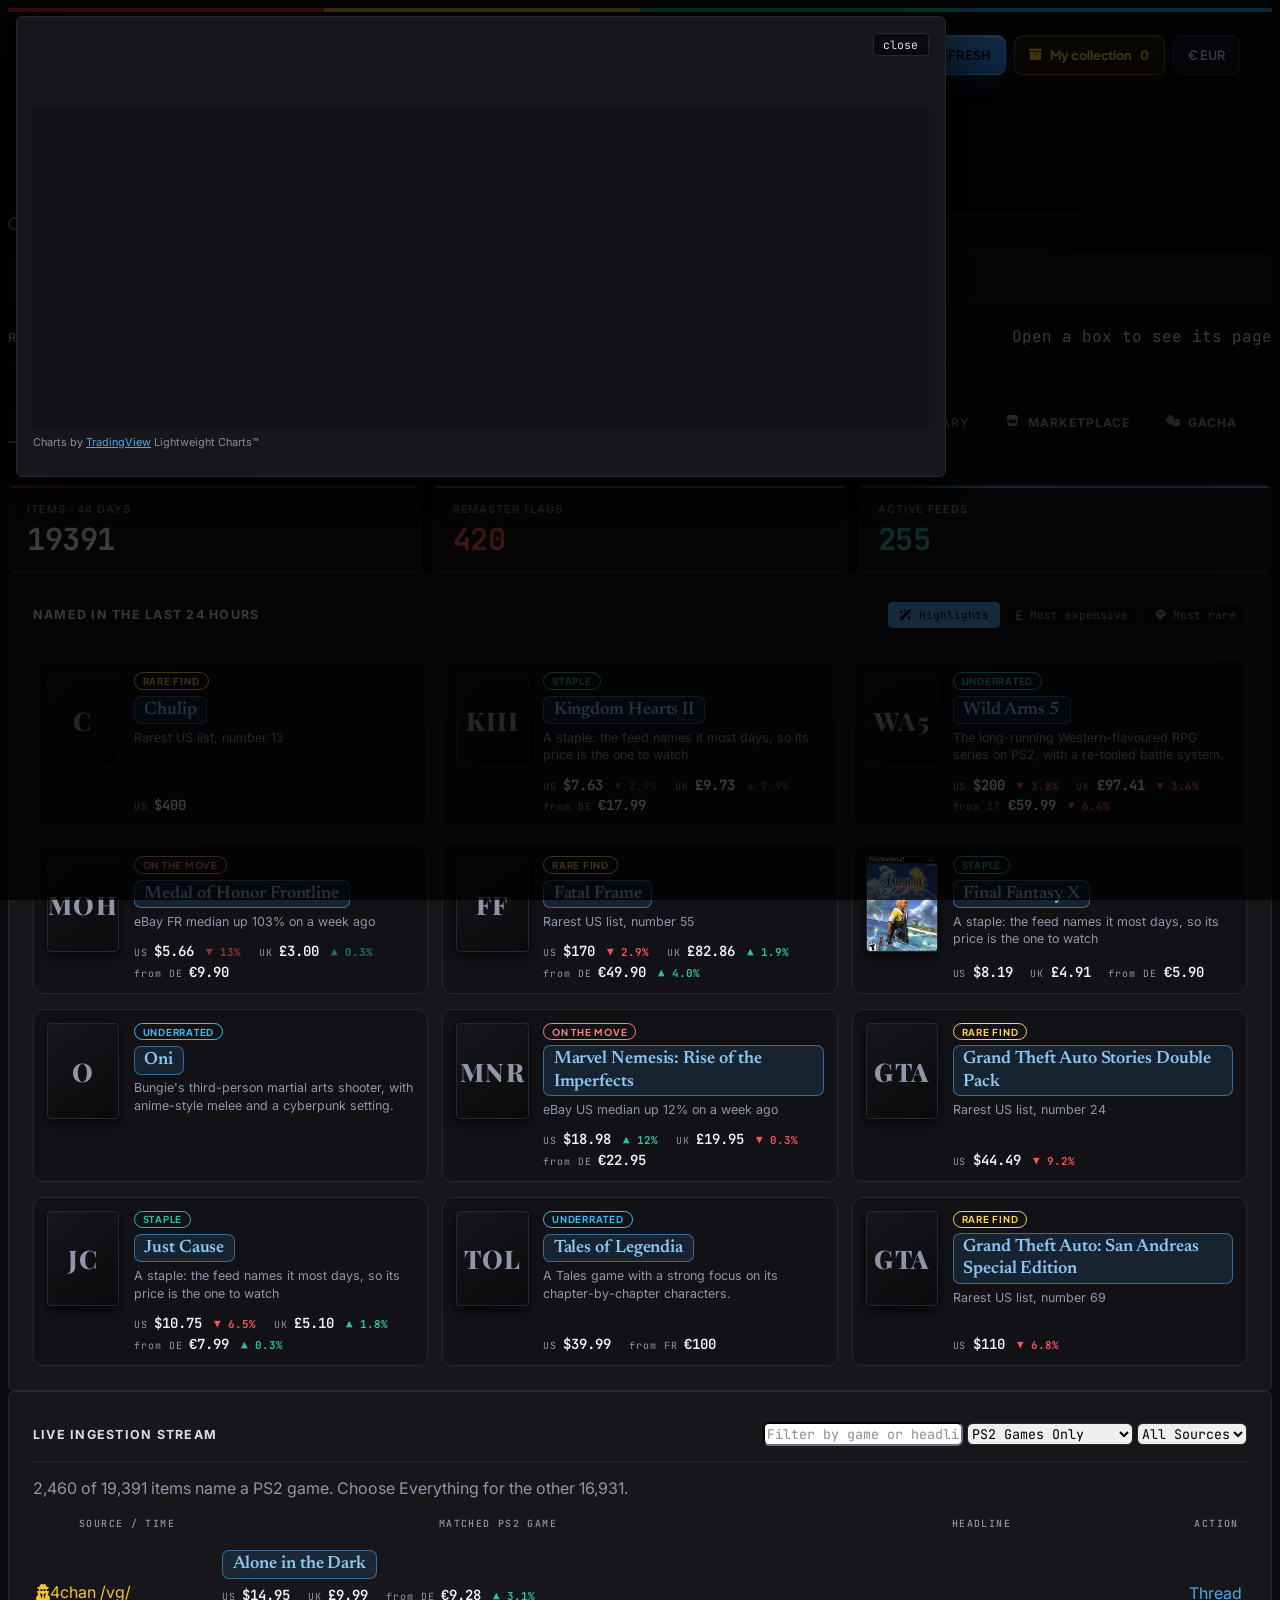
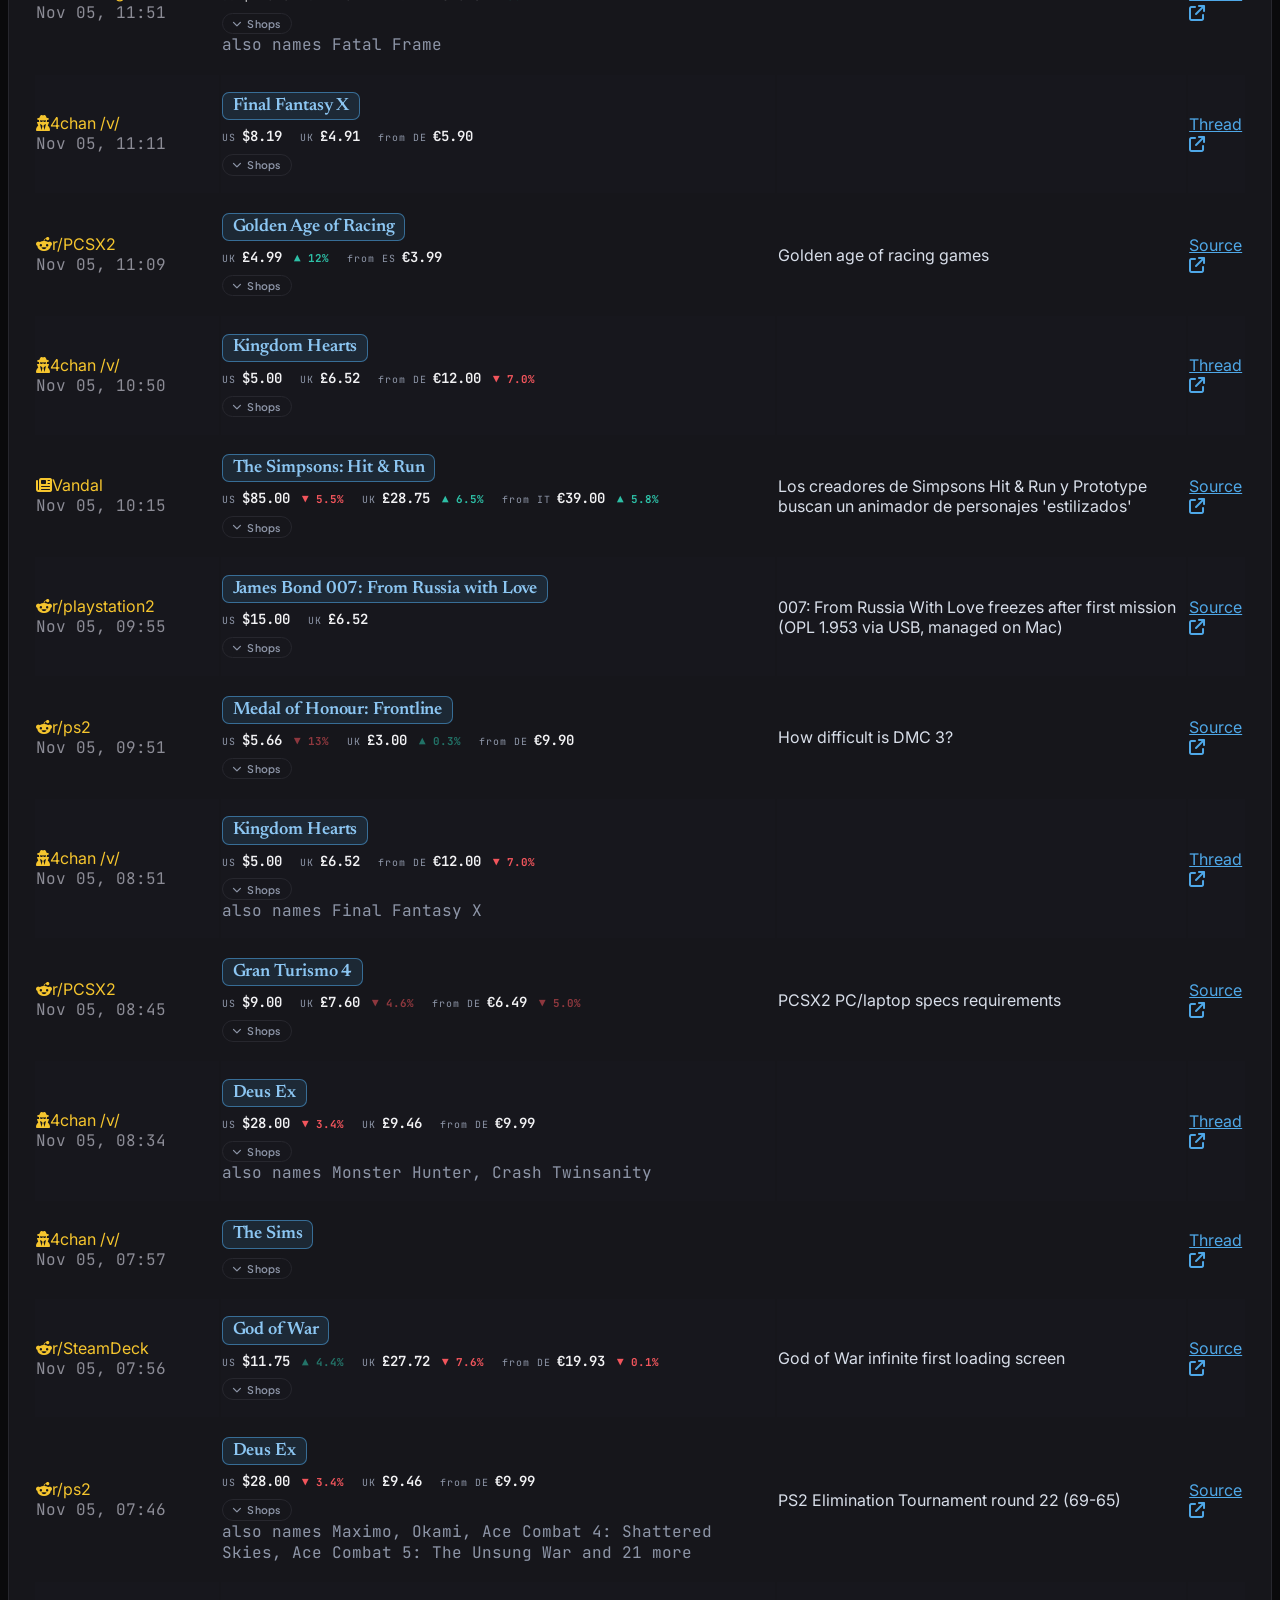
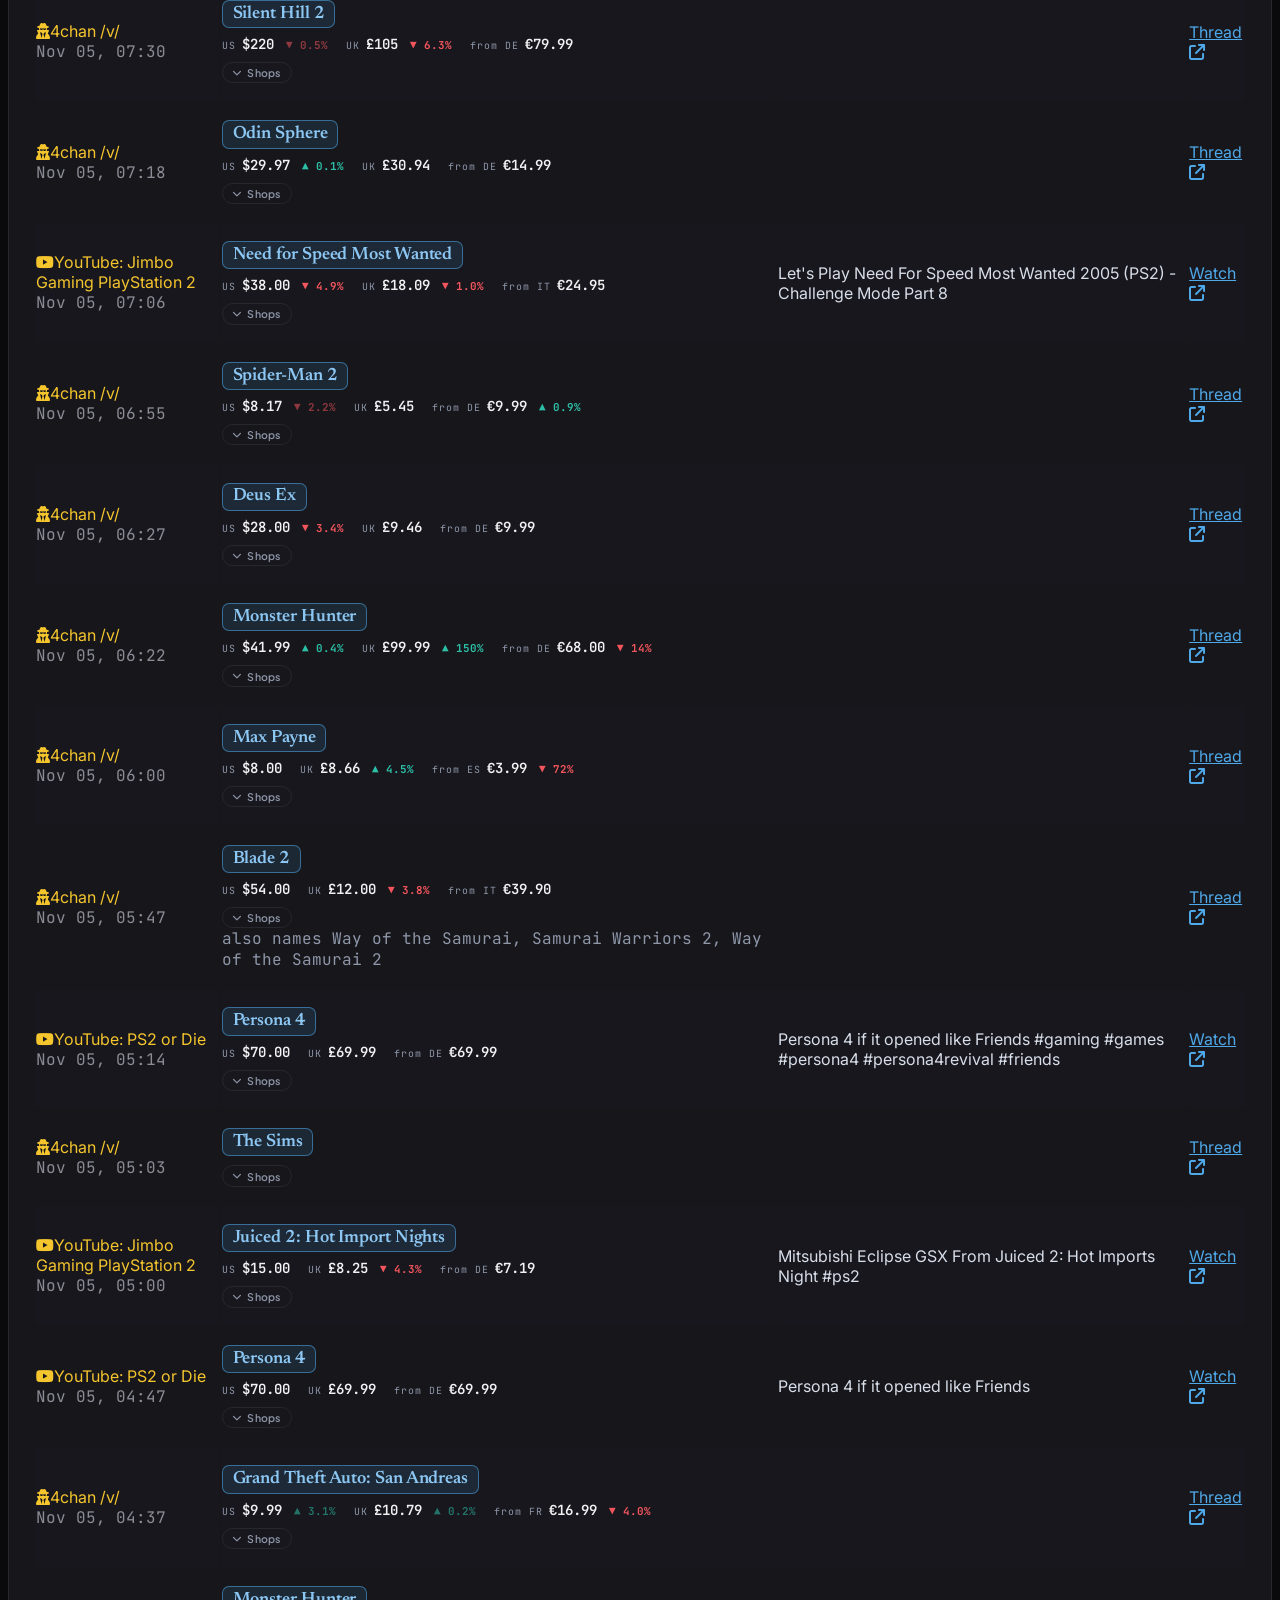
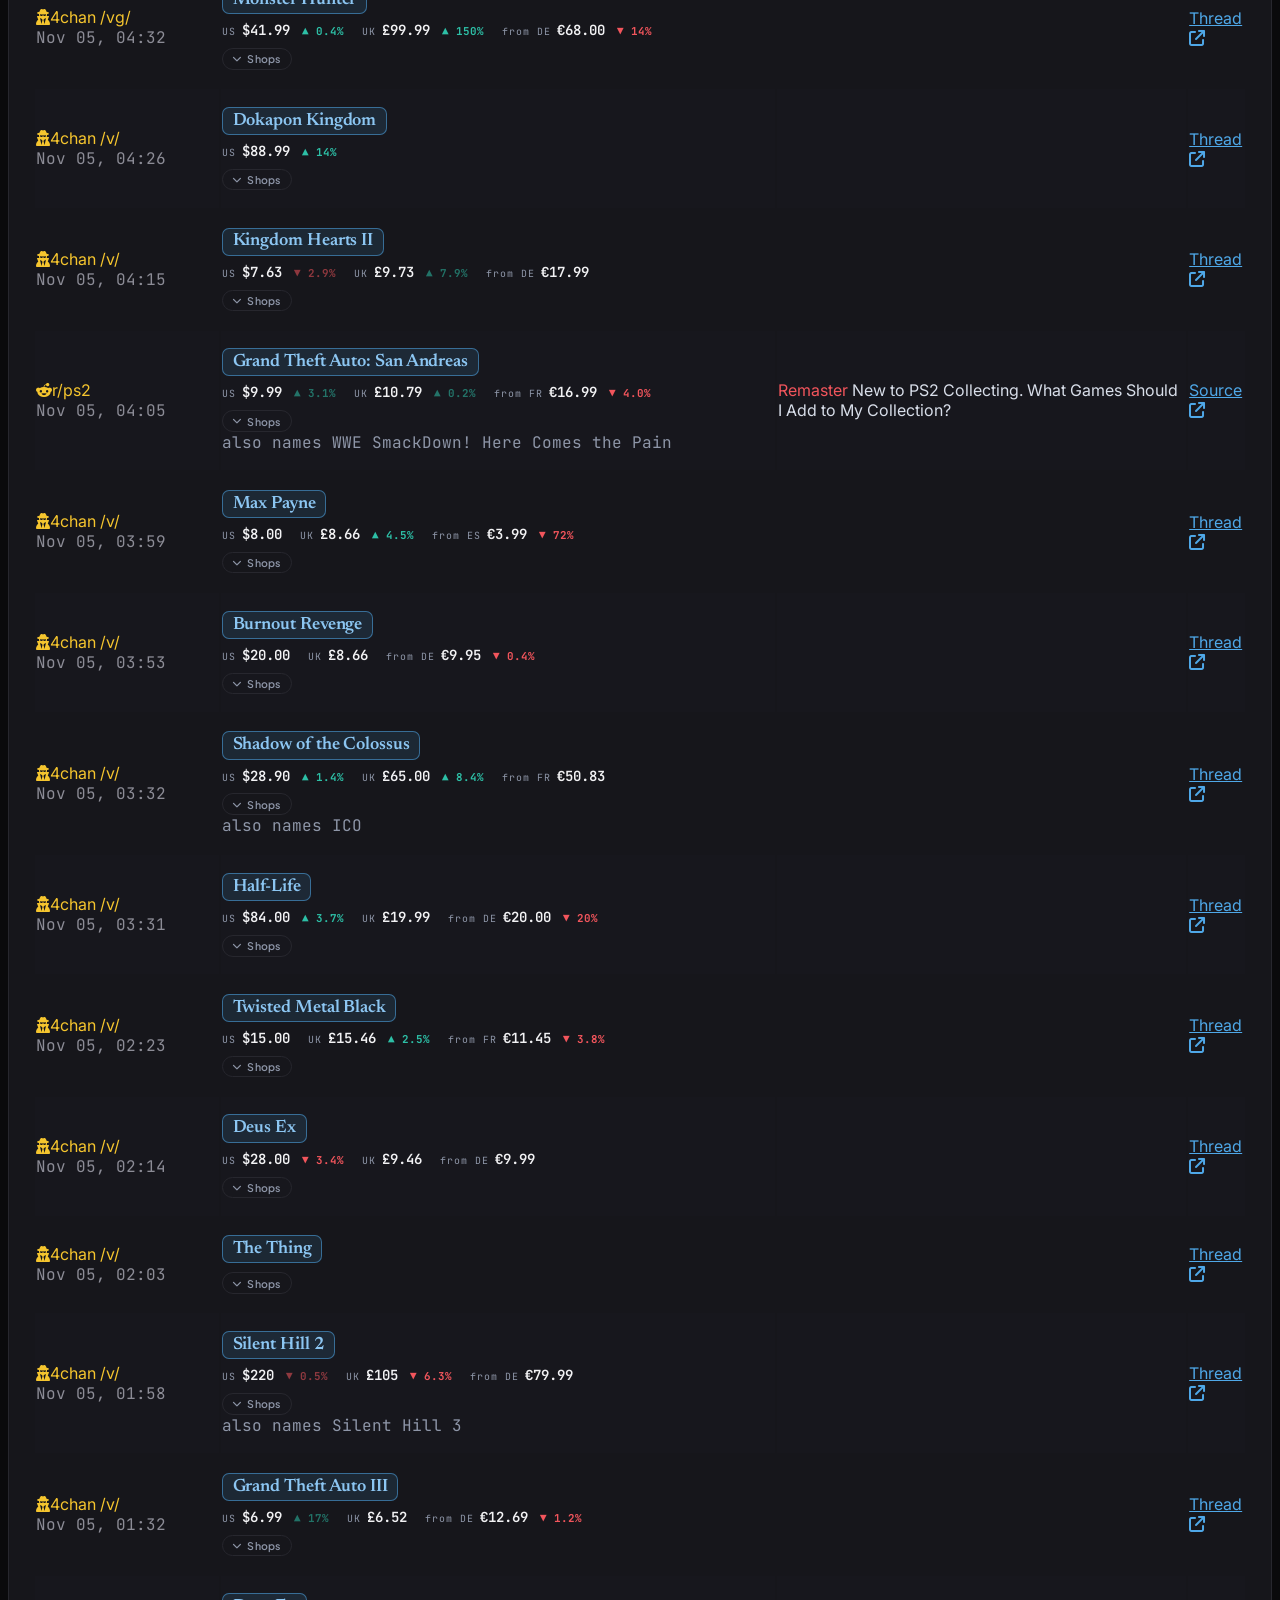
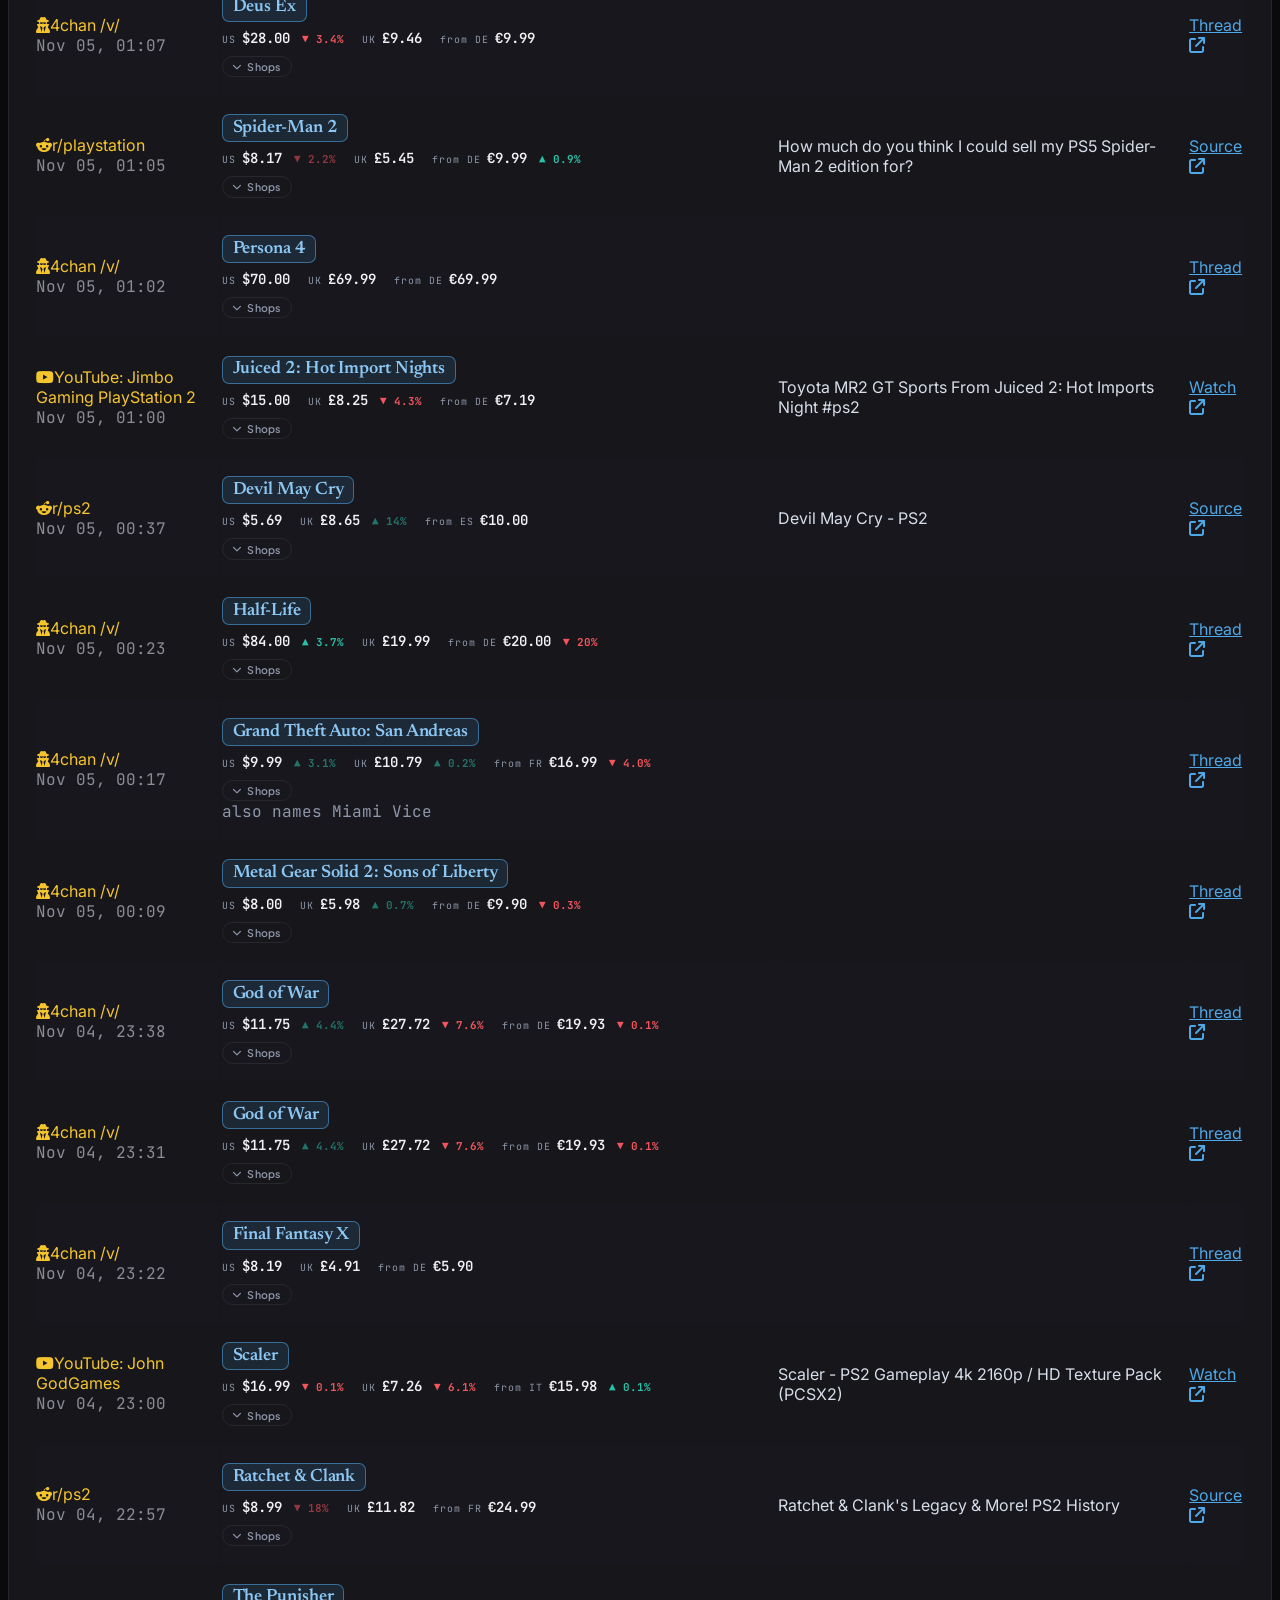
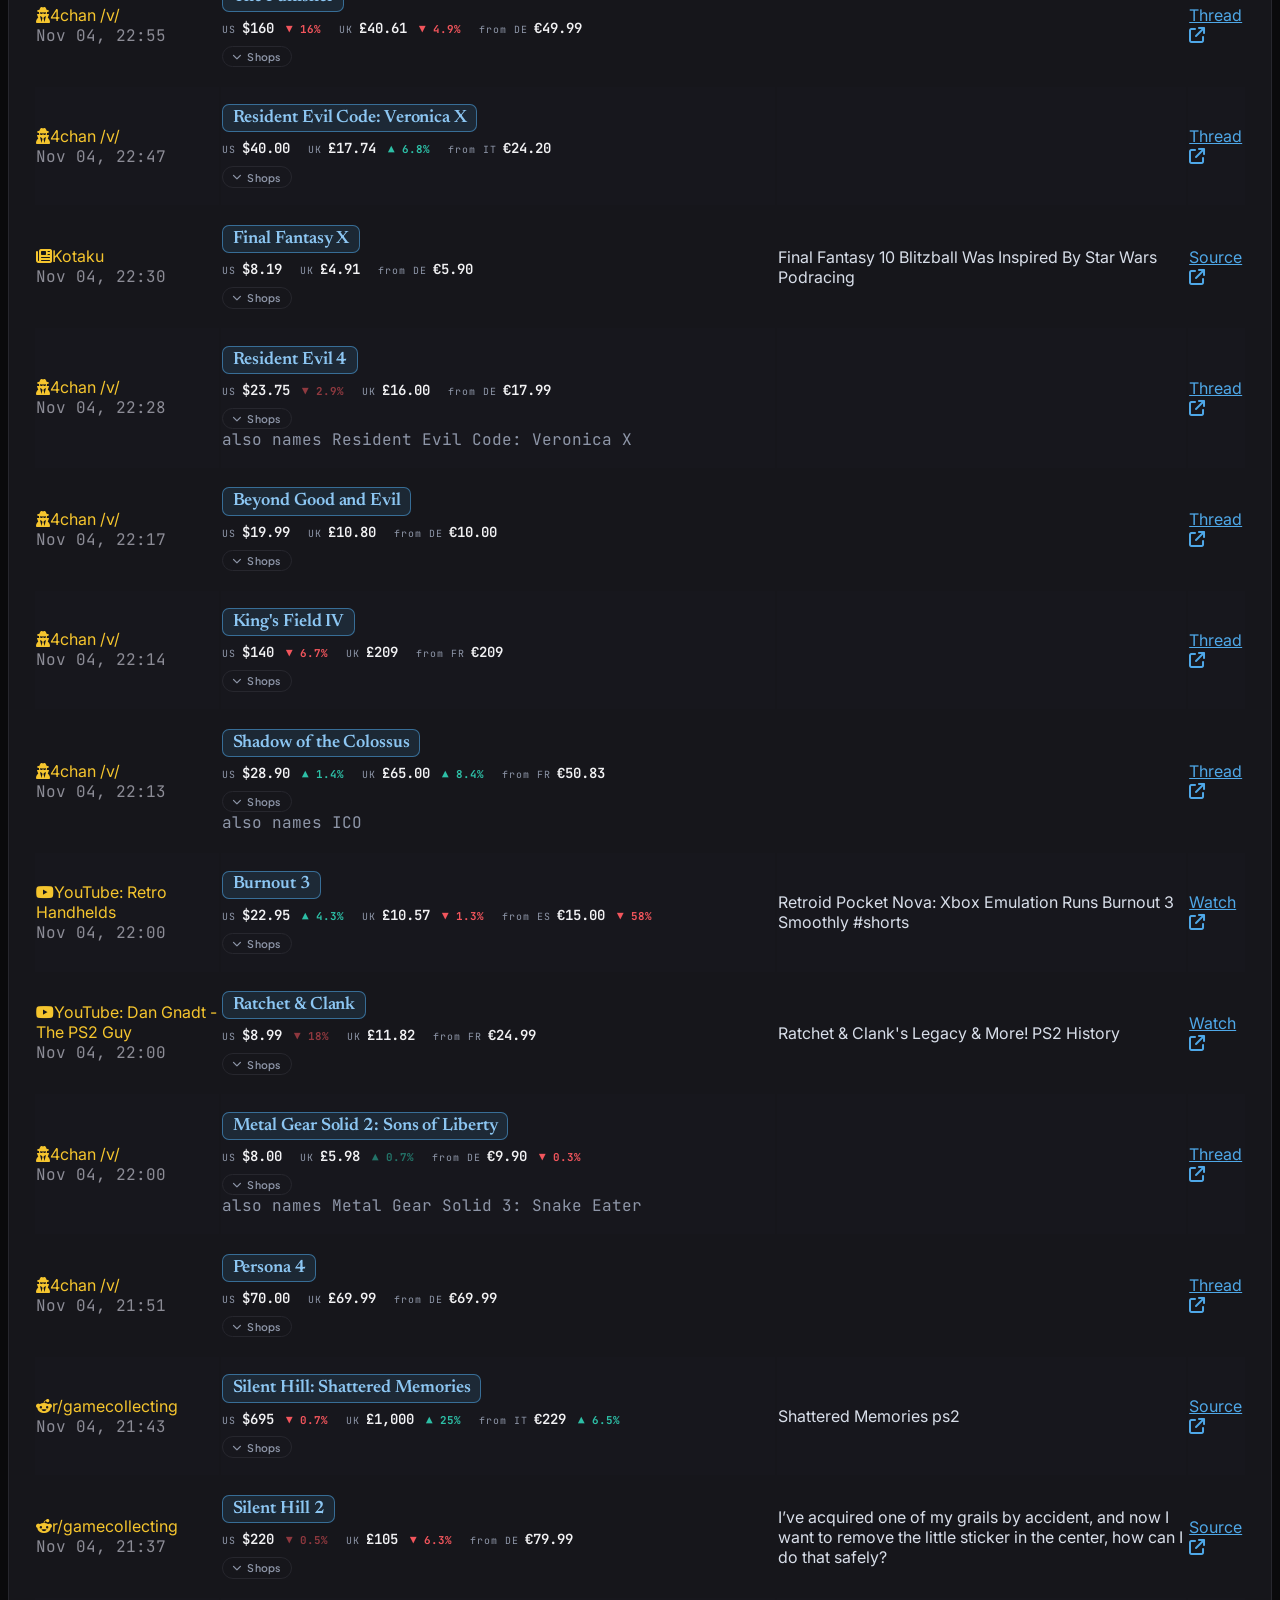
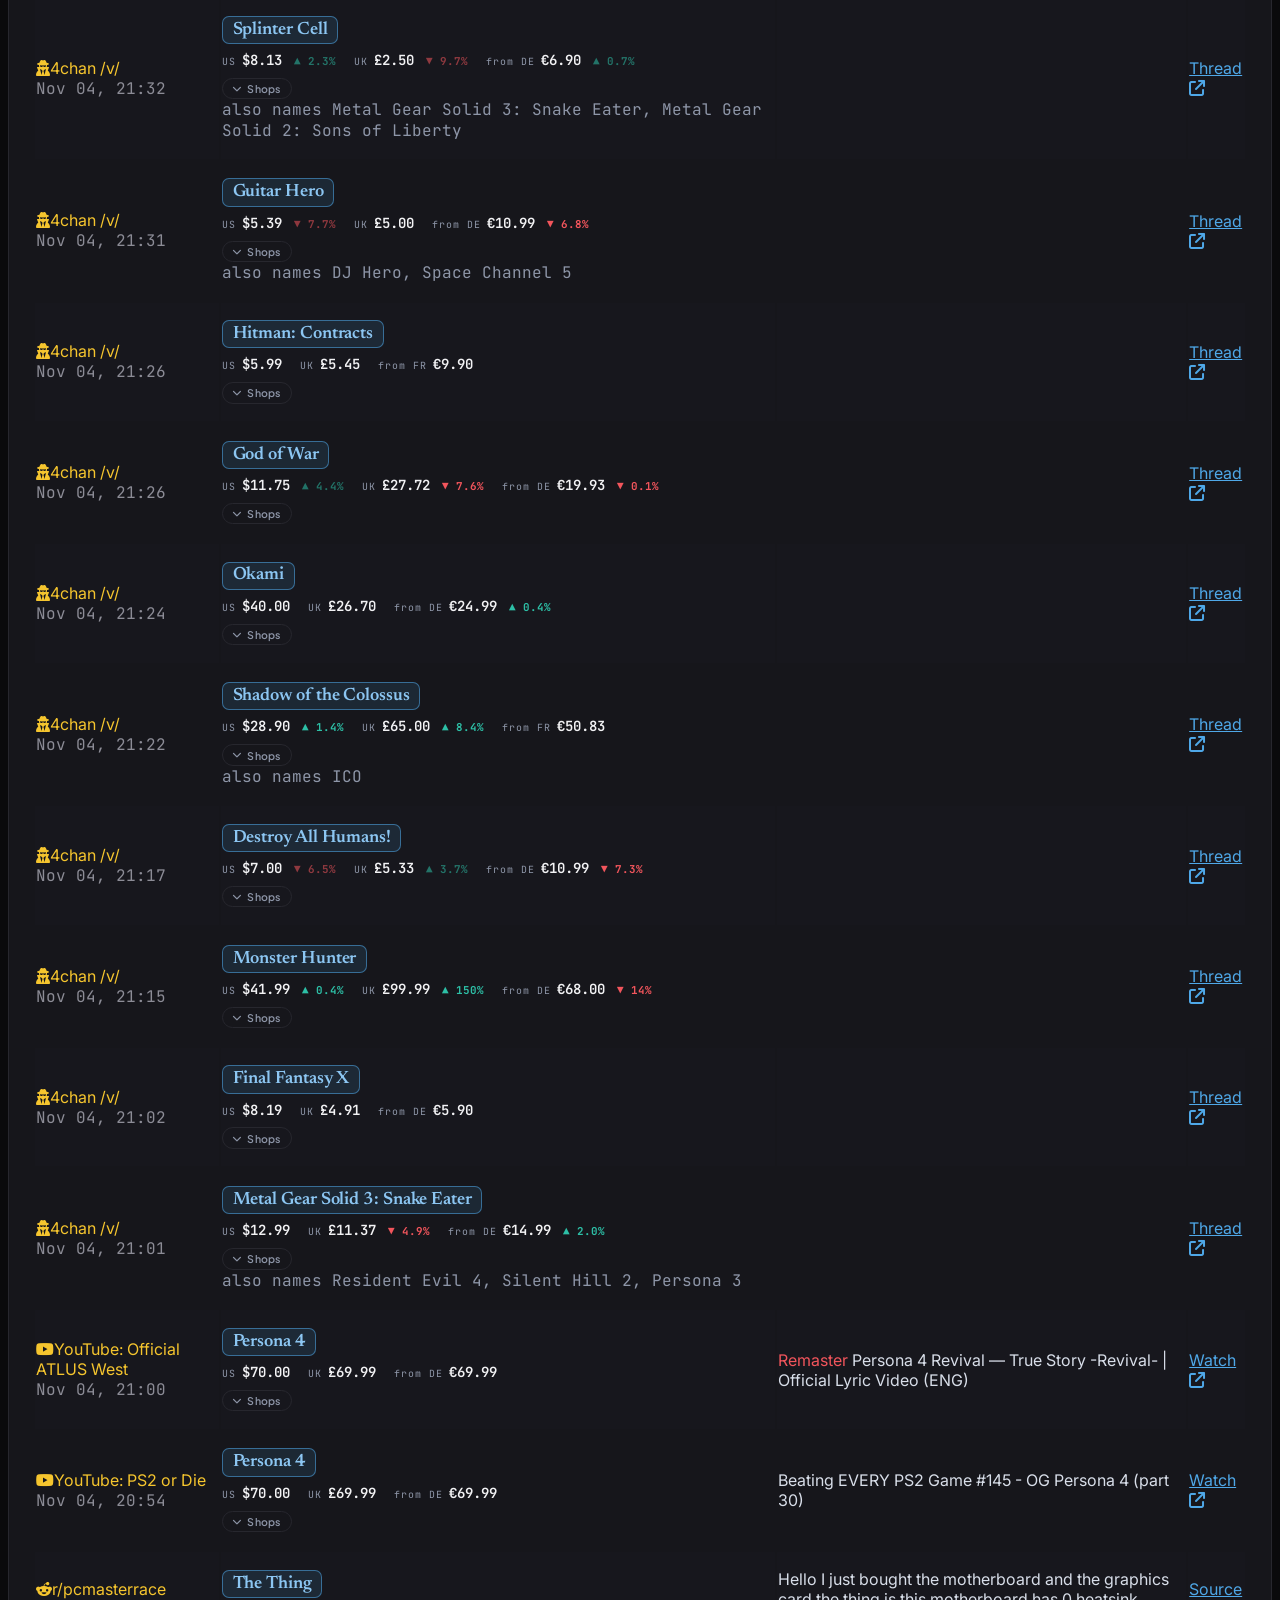
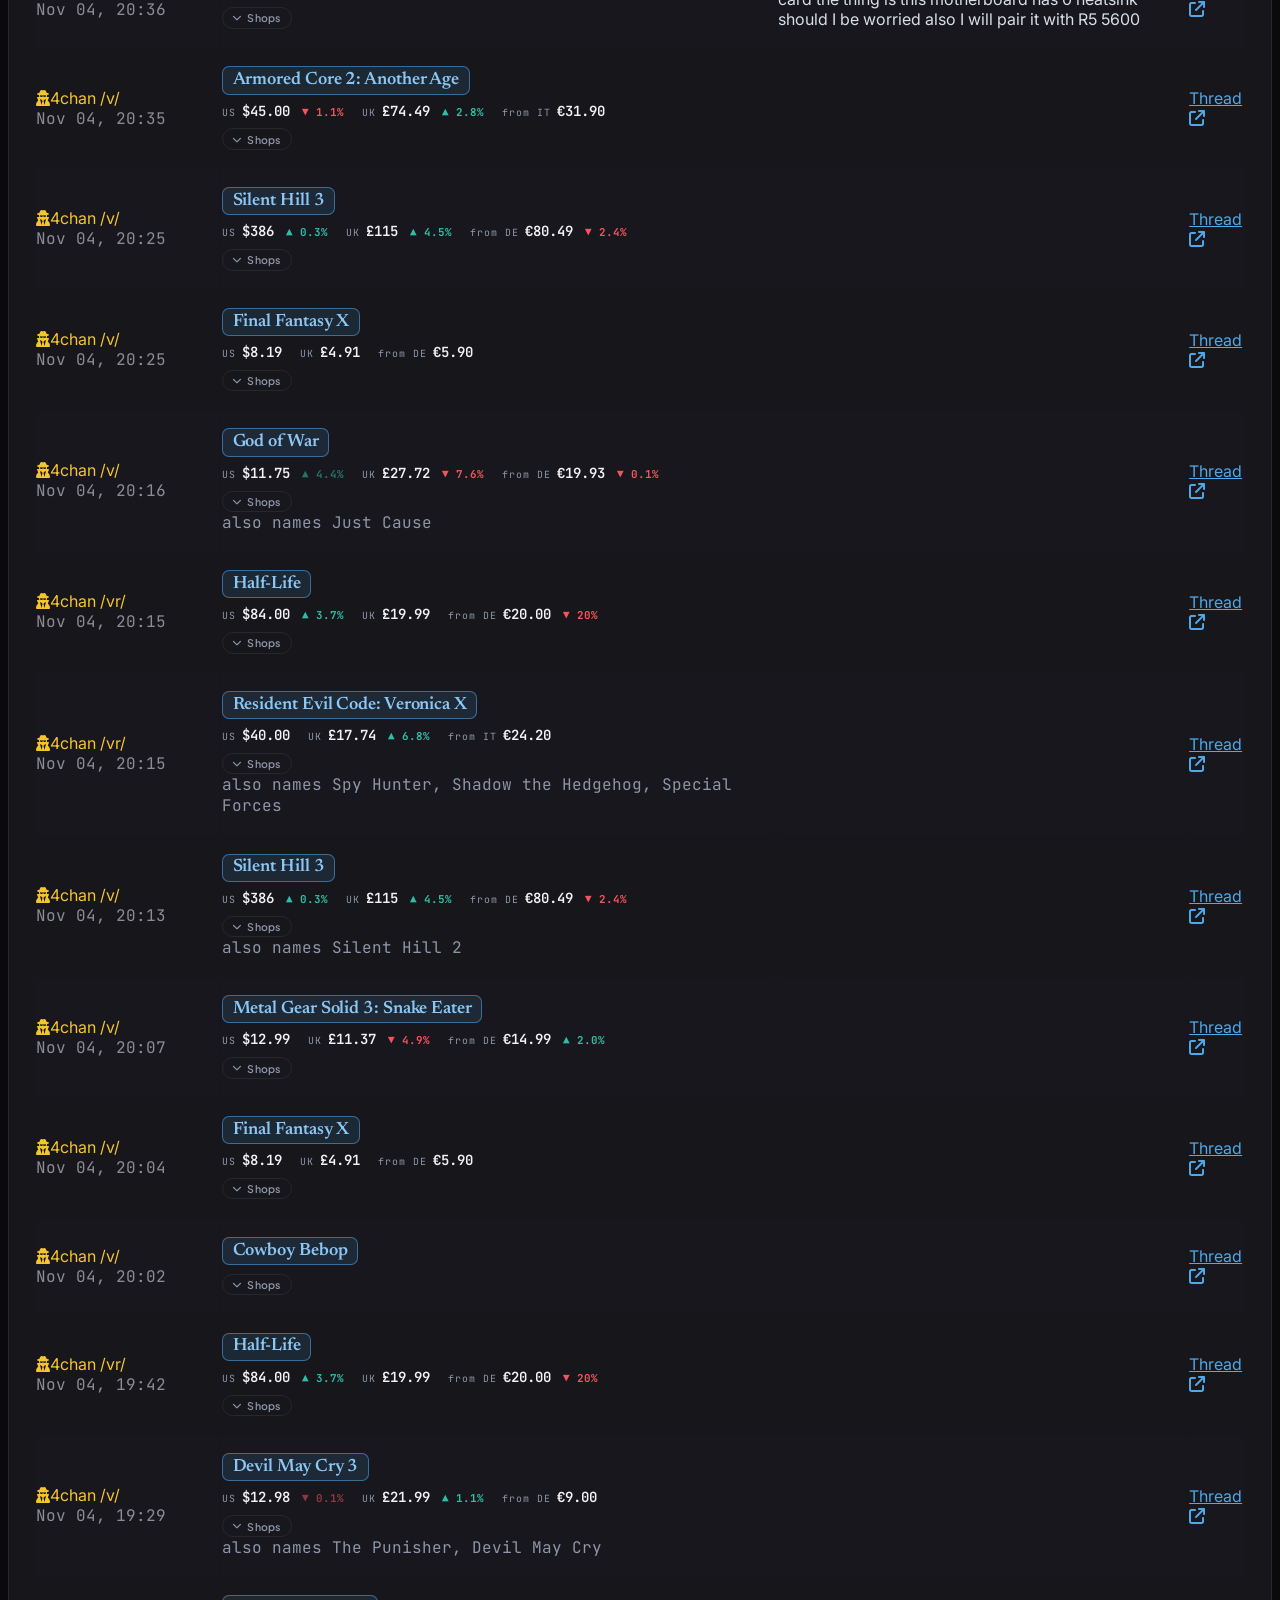
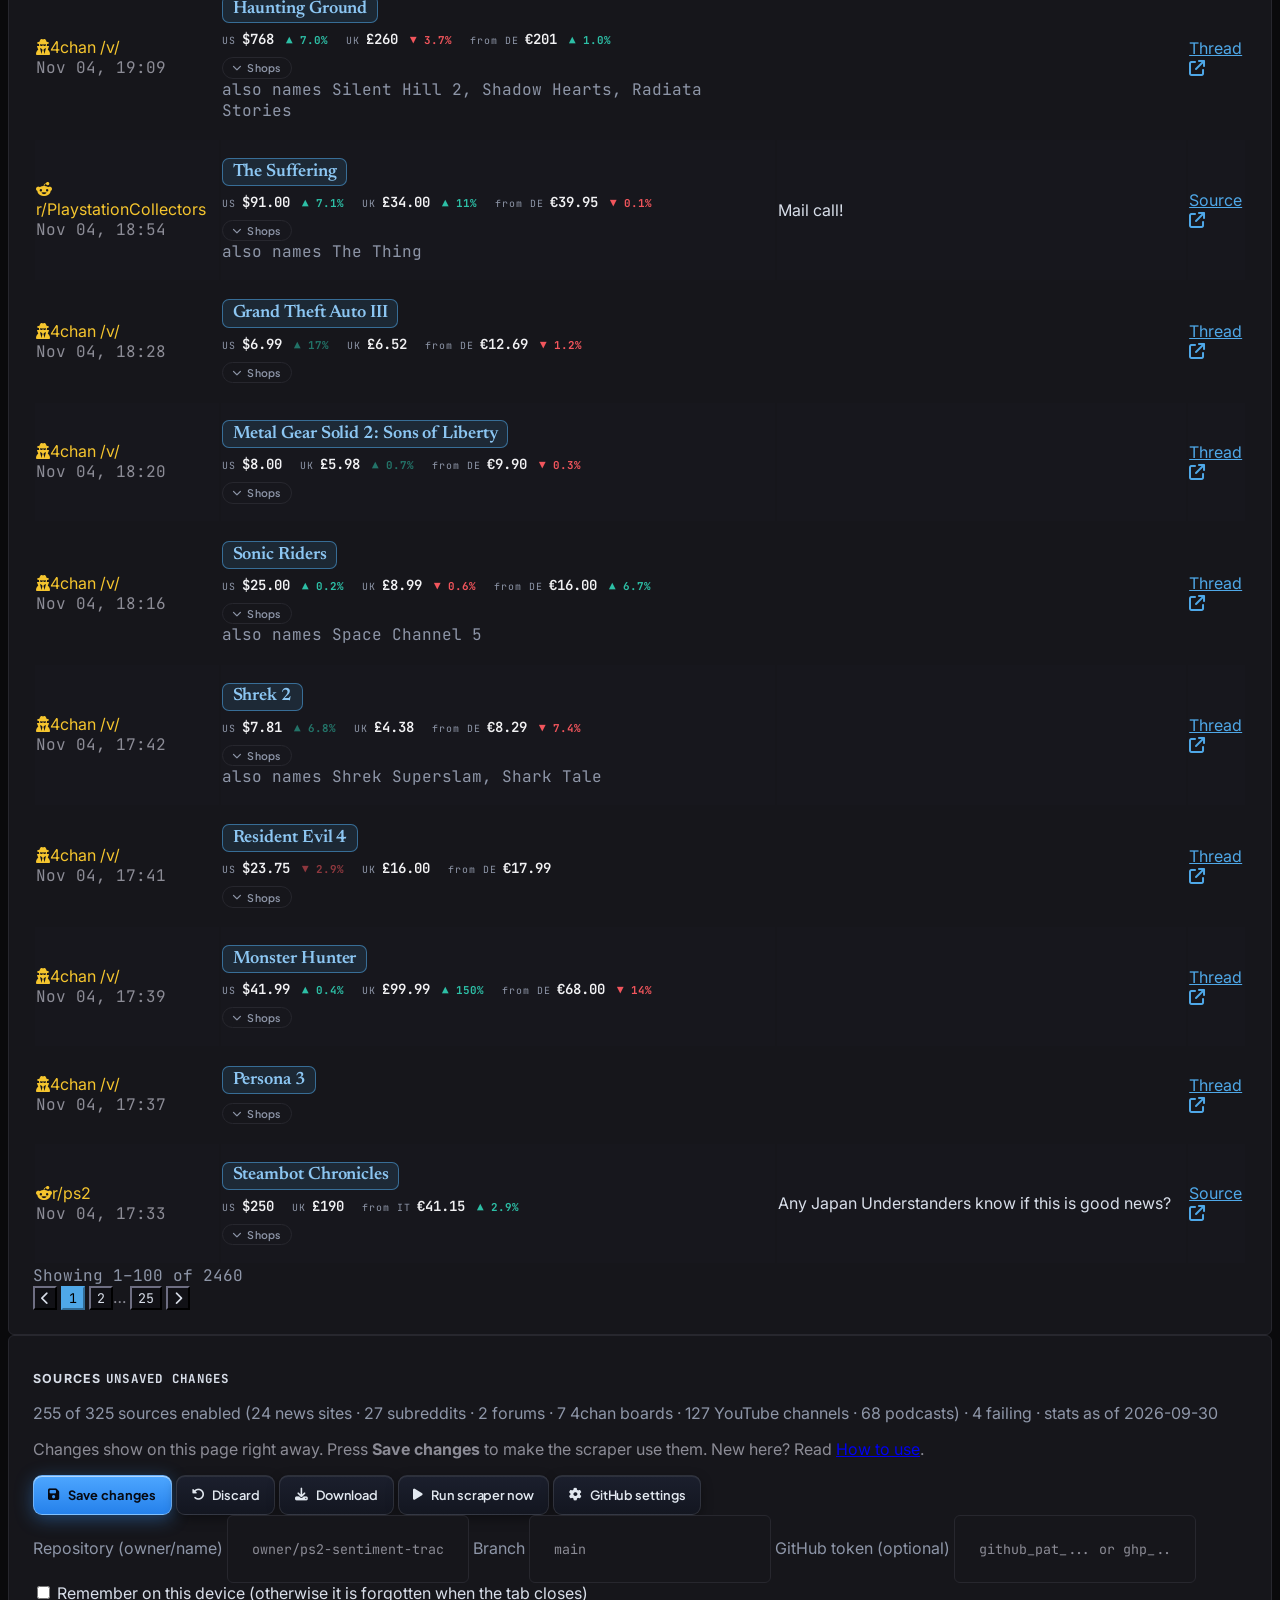
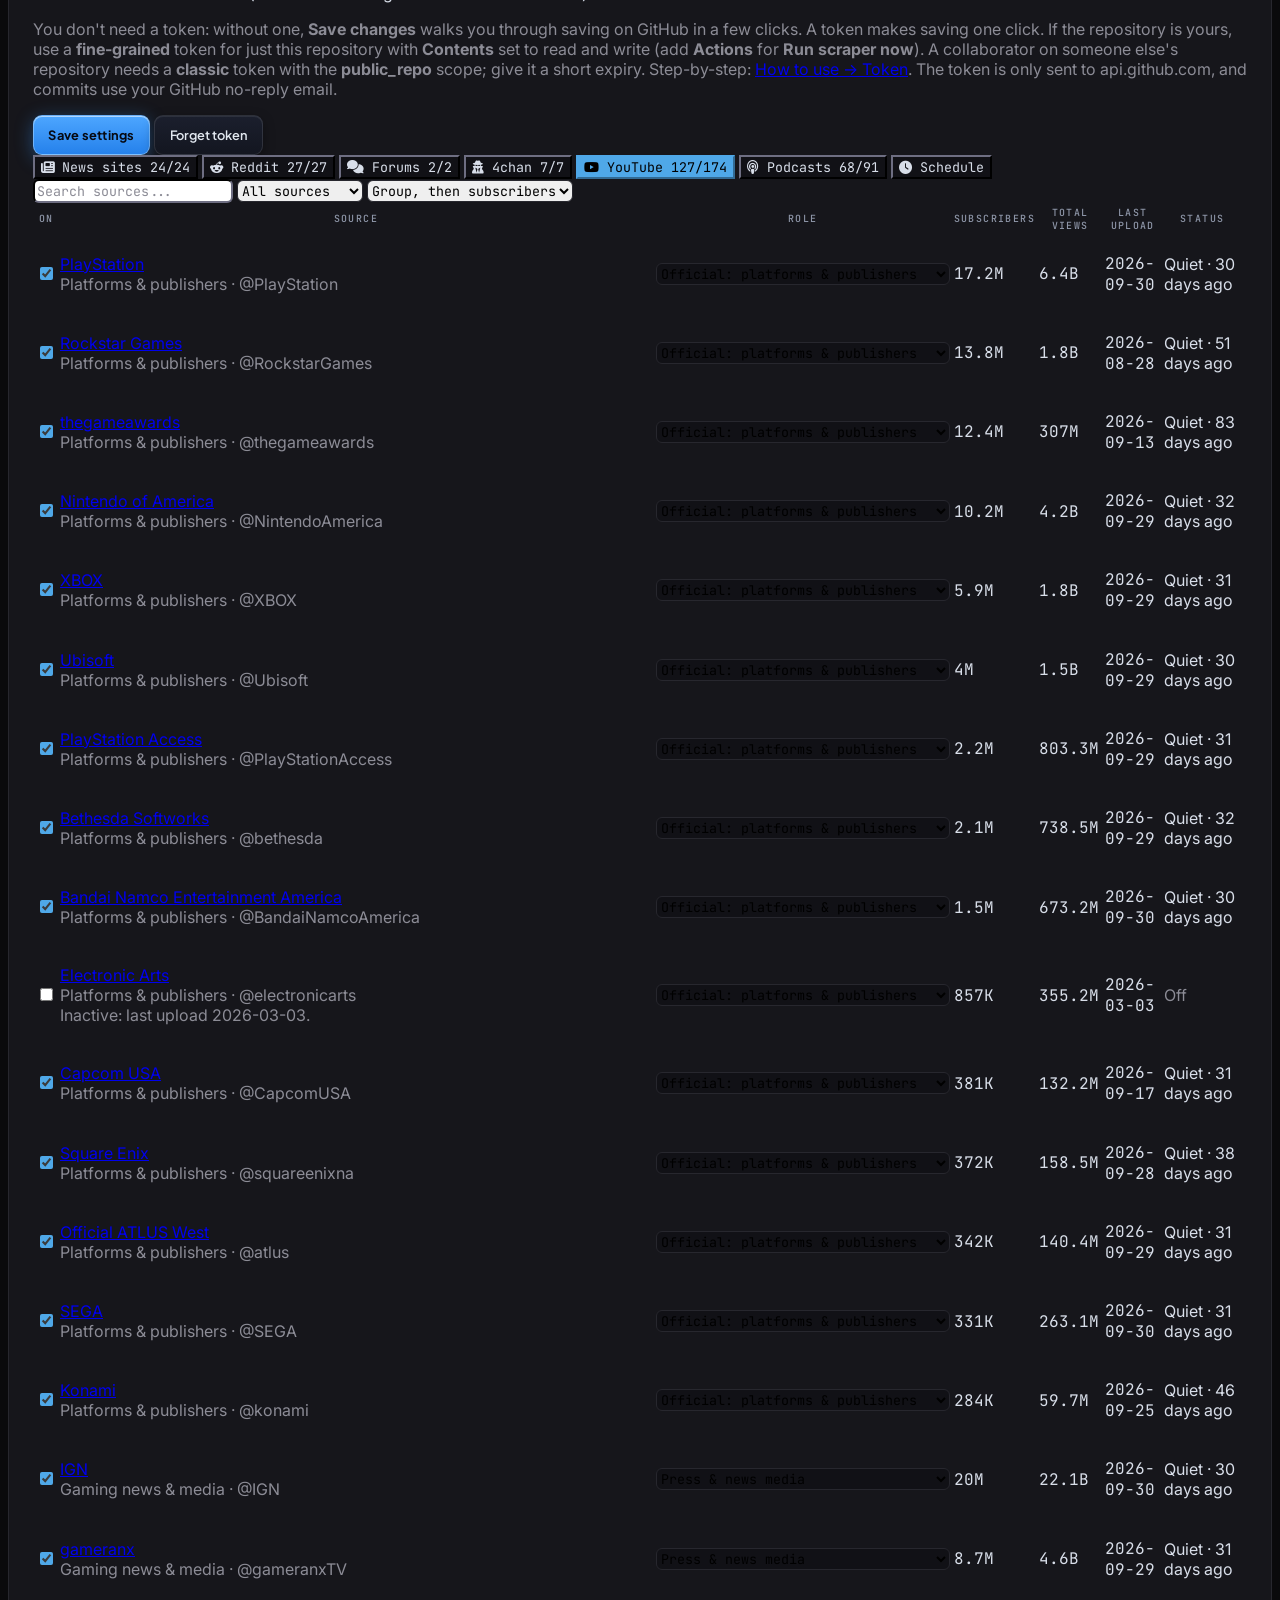
==== commit d9262e39: "Worst page: box art on each card Co-Authored-By: Claude Sonnet 5.5 <noreply@anthropic.com> Claude-Se" ====
--- a/index.html
+++ b/index.html
@@ -37,7 +37,7 @@
     <link rel="preconnect" href="https://fonts.gstatic.com" crossorigin>
     <link href="https://fonts.googleapis.com/css2?family=Inter:wght@400;500;600;700;800&family=Newsreader:opsz,wght@6..72,500;6..72,600;6..72,700&family=Plus+Jakarta+Sans:wght@500;600;700&family=Playfair+Display:ital,wght@0,700;0,800;1,600&family=JetBrains+Mono:wght@400;500;700&display=swap" rel="stylesheet">
     <link rel="stylesheet" href="https://cdnjs.cloudflare.com/ajax/libs/font-awesome/6.4.0/css/all.min.css">
-    <link rel="stylesheet" href="retro.css?v=20261031a">
+    <link rel="stylesheet" href="retro.css?v=20261105a">
 </head>
 <body class="bg-ps2dark min-h-screen flex flex-col selection:bg-ps2neon selection:text-black">
 
@@ -383,7 +383,13 @@
           <input type="text" id="pricesSearch" oninput="filterPrices()" placeholder="Find a game..." aria-label="Find a game" class="bg-ps2dark border border-ps2border rounded text-xs px-3 py-2 text-white outline-none w-full sm:w-64">
         </div>
         <div class="flex flex-wrap items-center gap-2 mb-3 text-xs">
-          <label for="pricesSort" class="text-slate-400">Sort by</label>
+          <label for="pricesShow" class="text-slate-400">Show</label>
+          <select id="pricesShow" onchange="setPricesShow(this.value)" aria-label="Show only games with a price on one eBay site" class="bg-ps2dark border border-ps2border rounded text-xs px-2 py-2 text-white">
+            <option value="ALL">All games</option>
+            <option value="US">Only priced on eBay US</option><option value="UK">Only priced on eBay UK</option><option value="DE">Only priced on eBay DE</option>
+            <option value="FR">Only priced on eBay FR</option><option value="IT">Only priced on eBay IT</option><option value="ES">Only priced on eBay ES</option>
+          </select>
+          <label for="pricesSort" class="text-slate-400 sm:ml-2">Sort by</label>
           <select id="pricesSort" onchange="setPricesSort(this.value, undefined)" aria-label="Sort the games" class="bg-ps2dark border border-ps2border rounded text-xs px-2 py-2 text-white">
             <option value="default">Surging first, then most mentioned</option>
             <option value="high">Highest price now</option>
@@ -2325,14 +2331,22 @@
             const rows = searching ? all.filter(row => (plain && plainText(row.title).includes(plain))
                 || (wanted && priceKey(row.title).includes(wanted))) :all.slice();
             const surging = all.filter(row => row.level === 'surging').length;
+            // "Show: only priced on eBay DE" keeps the games that site has a figure for; the rest are not listed at all.
+            const before = rows.length;
+            if (pricesShowSite !== 'ALL') {
+                const kept = rows.filter(row => hasSiteFigure(row.entry?.[pricesShowSite]));
+                rows.splice(0, rows.length, ...kept);
+            }
             const ordered = sortPriceRows(rows, pricesSortMode, pricesSortSite, now, locale);
             rows.splice(0, rows.length, ...ordered.rows);
             document.getElementById('pricesSummary').textContent =
                 `What sellers are asking for used copies on eBay right now, not what anything sold for · ${all.length} games`
                 + (surging ? ` · ${surging} surging` : '')
-                + (searching ? ` · ${rows.length} shown` : '')
+                + (pricesShowSite !== 'ALL' ? ` · ${rows.length} of ${before} with a figure on eBay ${pricesShowSite}` : searching ? ` · ${rows.length} shown` : '')
                 + ordered.note;
-            empty.textContent = rows.length ? '' : 'No priced game has that in its name. A game is priced once the feed has mentioned it, '
+            empty.textContent = rows.length ? '' : pricesShowSite !== 'ALL'
+                ? `No game${searching ? ' with that name' : ''} has a figure on eBay ${pricesShowSite} yet. Choose All games to see every priced game.`
+                : 'No priced game has that in its name. A game is priced once the feed has mentioned it, '
                 + 'unless its name is one ordinary word (Black, Cars, The Sims) or it is not in the PS2 library. '
                 + 'The games on the Rarest page are priced too.';
             empty.classList.toggle('hidden', rows.length > 0);
@@ -2347,6 +2361,7 @@
                         ${compactPriceHtml(row.title, now, locale) || '<span class="ebay-note">no price yet</span>'}
                     </div>
                     ${ordered.notes.has(row.title) ? `<p class="text-[11px] text-slate-400 mt-1">${ordered.notes.get(row.title)}</p>` : ''}
+                    ${pricesShowSite !== 'ALL' ? `<div class="ebay-figures">${priceSiteHtml(pricesShowSite, row.entry[pricesShowSite], currencyOf(pricesShowSite, priceData), now, locale, level.stale)}</div>` : ''}
                     ${priceLookupHtml(row.title, true)}
                 </li>`;
             }).join('');
@@ -2361,6 +2376,21 @@
         // "logged" is the highest or lowest daily median in series.json (the last 90 finished days, plus today's figure).
         let pricesSortMode = 'default';
         let pricesSortSite = 'US';
+        let pricesShowSite = 'ALL';          // 'ALL', or the one eBay site whose games are listed (2026-11-03)
+        const hasSiteFigure = (entry) => Boolean(entry && typeof entry === 'object' && !entry.unmatched && Number.isFinite(entry.copies)
+            && entry.copies >= 1 && typeof entry.median === 'number' && Number.isFinite(entry.median));
+
+        // Choosing a site also points the sort at it, so "highest price now" means that site's prices.
+        function setPricesShow(site) {
+            if (site !== 'ALL' && !PRICE_SITES.includes(site)) return;
+            pricesShowSite = site;
+            if (site !== 'ALL') {
+                pricesSortSite = site;
+                const sortBox = document.getElementById('pricesSite');
+                if (sortBox) sortBox.value = site;
+            }
+            renderPrices();
+        }
         let pricesSeriesFailed = false;
         const PRICE_SORT_NAMES = { high: 'highest price now', low: 'lowest price now', rise: 'biggest rise this week',
             fall: 'biggest fall this week', peak: 'highest price logged', floor: 'lowest price logged' };
@@ -2762,29 +2792,39 @@
                     .filter(url => /^https:\/\//i.test(String(url ?? '')))
                     .map(url => `<a href="${safeUrl(url)}" target="_blank" rel="noopener noreferrer">${esc(siteName(url))}</a>`).join(', ');
                 const rank = Number.isInteger(entry.rank) ? entry.rank : i + 1;
+                const coverSrc = coverUrl(entry.title, region) || (entry.other_title ? coverUrl(entry.other_title, region) : '');
+                const coverHtml = `<span class="rr-cover" aria-hidden="true"><span class="rr-initials">${esc(initialsOf(entry.title))}</span>${coverSrc
+                    ? `<img src="${esc(coverSrc)}" alt="" loading="lazy" decoding="async" referrerpolicy="no-referrer" onerror="this.style.display='none'">` : ''}</span>`;
+                const guideHtml = typeof value === 'number' && Number.isFinite(value)
+                    ? `<span class="rr-guide-label">guide</span><b class="rr-guide-value" title="What collectors pay for a complete copy: PriceCharting's market price in US dollars${checkedOn ? `, ${esc(checkedOn)}` : ''}. This is what the list is ranked by.">${esc(money(value, 'USD', locale, false))}</b>` : '';
+                const extras = [rarePriceChartingHtml(entry.title, region), referenceHtml(entry.title, region, locale)].join('');
+                const sourceLine = `${sources.length
+                    ? `Sources: ${sources.map(proof => `<a href="${safeUrl(proof.source)}" target="_blank" rel="noopener noreferrer" title="${esc(`${proof.figure ?? ''} (${proof.date ?? ''})`)}">${esc(siteName(proof.source))}</a>`).join(', ')}` : ''}${noteLinks ? `${sources.length ? ' · ' : ''}Release facts: ${noteLinks}` : ''}`;
                 return `
-                <li class="${rowClass('rareList', i)}">
-                    ${withCover(entry.title, region, `                    <div class="flex items-baseline justify-between gap-3 text-xs font-mono-custom">
-                        <span class="text-cyan-300${i === 0 ? ' font-bold' : ''}">#${esc(rank)} ${esc(entry.title)}${flags.map(flag =>
-                            ` <span class="level-tag rare-flag" title="${esc(hint(flag))}">${esc(RARE_FLAGS[flag])}</span>`).join('')}</span>
-                        <span class="whitespace-nowrap">${typeof value === 'number' && Number.isFinite(value)
-                            ? `<span class="text-slate-400" title="What collectors pay for a complete copy: PriceCharting's market price in US dollars${checkedOn ? `, ${esc(checkedOn)}` : ''}. This is what the list is ranked by.">guide ${esc(money(value, 'USD', locale, false))}</span>` : ''}${prices
-                            ? ` ${chartButtonHtml(prices.title, label)}` : ''}</span>
+                <li class="rr-card ${rowClass('rareList', i)}">
+                    <div class="rr-rank">#${esc(rank)}</div>
+                    ${coverHtml}
+                    <div class="rr-main">
+                        <div class="rr-head">
+                            <div class="rr-title-block">
+                                <h4 class="rr-title">${gameLinkHtml(entry.title)}${flags.map(flag =>
+                                    ` <span class="level-tag rare-flag" title="${esc(hint(flag))}">${esc(RARE_FLAGS[flag])}</span>`).join('')}</h4>
+                                ${typeof entry.other_title === 'string' && entry.other_title.trim()
+                                    ? `<p class="rare-aka">${esc(RARE_OTHER[region])}: ${esc(entry.other_title)}</p>` : ''}
+                            </div>
+                            <div class="rr-guide">${guideHtml}${prices ? chartButtonHtml(prices.title, label) : ''}</div>
+                        </div>
+                        <div class="ebay-figures rr-prices">${unpriced
+                            ? `<span class="ebay-site is-quiet"><span class="ebay-flag">${esc(label)}</span><span class="ebay-note" title="Not looked up on eBay: its search words would also count other games' listings (a name that is an everyday word) or cannot be used. The eBay price job's log names the reason.">not priced</span></span>`
+                            : priceSiteHtml(label, site, currency, now, locale, LEVELS[prices?.level || 'rare'].stale)}${
+                            (RARE_EURO_SITES[region] || []).map(euro => {
+                                const found = prices?.entry?.[euro];
+                                return found && typeof found === 'object' && !found.unmatched && Number.isFinite(found.copies) && found.copies > 0
+                                    ? priceSiteHtml(euro, found, currencyOf(euro), now, locale, LEVELS.rare.stale) : '';
+                            }).join('')}</div>
+                        ${typeof entry.note === 'string' && entry.note ? `<p class="rare-note rr-note">${esc(entry.note)}</p>` : ''}
+                        ${extras.trim() || sourceLine ? `<details class="rr-more"><summary>Sources &amp; price guides</summary>${extras}${sourceLine ? `<p class="rare-note">${sourceLine}</p>` : ''}</details>` : ''}
                     </div>
-                    ${typeof entry.other_title === 'string' && entry.other_title.trim()
-                        ? `<p class="rare-aka">${esc(RARE_OTHER[region])}: ${esc(entry.other_title)}</p>` : ''}
-                    <div class="ebay-figures">${unpriced
-                        ? `<span class="ebay-site is-quiet"><span class="ebay-flag">${esc(label)}</span><span class="ebay-note" title="Not looked up on eBay: its search words would also count other games' listings (a name that is an everyday word) or cannot be used. The eBay price job's log names the reason.">not priced</span></span>`
-                        : priceSiteHtml(label, site, currency, now, locale, LEVELS[prices?.level || 'rare'].stale)}${
-                        (RARE_EURO_SITES[region] || []).map(euro => {
-                            const found = prices?.entry?.[euro];
-                            return found && typeof found === 'object' && !found.unmatched && Number.isFinite(found.copies) && found.copies > 0
-                                ? priceSiteHtml(euro, found, currencyOf(euro), now, locale, LEVELS.rare.stale) : '';
-                        }).join('')}</div>
-                    ${rarePriceChartingHtml(entry.title, region)}
-                    ${referenceHtml(entry.title, region, locale)}
-                    <p class="rare-note">${typeof entry.note === 'string' && entry.note ? `${esc(entry.note)} ` : ''}${sources.length
-                        ? `Sources: ${sources.map(proof => `<a href="${safeUrl(proof.source)}" target="_blank" rel="noopener noreferrer" title="${esc(`${proof.figure ?? ''} (${proof.date ?? ''})`)}">${esc(siteName(proof.source))}</a>`).join(', ')}` : ''}${noteLinks ? `${sources.length ? ' · ' : ''}Release facts: ${noteLinks}` : ''}</p>`, entry.other_title)}
                 </li>`;
             }).join('');
             foldList('rareList', entries.length);
@@ -4596,12 +4636,19 @@
         function worstRowHtml(g, number) {
             let price = '';
             try { price = compactPriceHtml(g.title, Date.now()); } catch { price = ''; }
-            const score = g.score === null ? '<span class="worst-score is-none">no score</span>'
-                : `<span class="worst-score" title="${esc(g.scale)}"><b>${esc(String(g.score))}</b>${g.scale === 'GameRankings %' ? '%' : ''}</span>`;
+            const scaleName = g.scale === 'GameRankings %' ? 'GameRankings' : g.scale;
+            const level = g.score === null ? 'none' : g.score < 25 ? 'awful' : g.score < 35 ? 'bad' : 'poor';
+            const score = g.score === null ? '<span class="worst-score is-none" title="No PS2 score was found"><b>–</b><i>no score</i></span>'
+                : `<span class="worst-score is-${level}" title="${esc(g.scale)}"><b>${esc(String(g.score))}${g.scale === 'GameRankings %' ? '<small>%</small>' : ''}</b><i>${esc(scaleName)}</i></span>`;
             const source = g.url ? `<a href="${esc(g.url)}" target="_blank" rel="noopener noreferrer">${esc(g.source || 'source')}</a>` : esc(g.source);
-            return `<li class="worst-row"><span class="worst-rank">${number}</span>${score}
-                <div class="worst-body"><div class="worst-title">${gameLinkHtml(g.title)} <span class="worst-scale">${esc(g.scale)}</span></div>
-                <div class="worst-note">${esc(g.note)}${source ? ` · ${source}` : ''}</div></div>
+            const regions = (g.regions || []).map(region => `<span class="level-tag worst-region">${esc(region)}</span>`).join('');
+            const region = (g.regions || []).includes(worstRegion) ? worstRegion : ((g.regions || [])[0] || 'US');
+            const coverSrc = coverUrl(g.title, region);
+            const cover = `<span class="worst-cover" aria-hidden="true"><span class="rr-initials">${esc(initialsOf(g.title))}</span>${coverSrc
+                ? `<img src="${esc(coverSrc)}" alt="" loading="lazy" decoding="async" referrerpolicy="no-referrer" onerror="this.style.display='none'">` : ''}</span>`;
+            return `<li class="worst-row"><span class="worst-rank">${number}</span>${cover}${score}
+                <div class="worst-body"><div class="worst-title">${gameLinkHtml(g.title)}${regions}</div>
+                <div class="worst-note">${esc(g.note)}${source ? ` <span class="worst-source">· ${source}</span>` : ''}</div></div>
                 <div class="worst-price">${price || '<span class="worst-noprice">no price tracked</span>'}</div></li>`;
         }
         function renderWorst() {
--- a/retro.css
+++ b/retro.css
@@ -1137,8 +1137,10 @@
 body .market-search input { padding: .5rem .8rem .5rem 2.3rem; }
 body .market-sort select { padding: .5rem .8rem; font-family: var(--mono); font-size: .7rem; text-transform: uppercase; }
 body .worst-list { list-style: none; padding: 0; margin: 1rem 0 0; display: flex; flex-direction: column; gap: .6rem; }
-body .worst-row { display: grid; grid-template-columns: 1.8rem 5.2rem minmax(0, 1fr) auto; align-items: center; gap: .9rem; padding: .8rem 1rem; border: 1px solid var(--line); border-radius: 8px; background: var(--card); }
+body .worst-row { display: grid; grid-template-columns: 1.8rem 3.6rem 5.2rem minmax(0, 1fr) auto; align-items: center; gap: .9rem; padding: .8rem 1rem; border: 1px solid var(--line); border-radius: 8px; background: var(--card); }
 body .worst-row:first-child { border-color: var(--red-line); }
+body .worst-cover { position: relative; display: flex; align-items: center; justify-content: center; width: 3.6rem; aspect-ratio: 5 / 7; overflow: hidden; border: 1px solid var(--line); border-radius: 4px; background: var(--bg); }
+body .worst-cover img { position: absolute; inset: 0; width: 100%; height: 100%; object-fit: cover; }
 body .worst-rank { font-family: var(--mono); font-size: .9rem; font-weight: 700; color: var(--dim); text-align: right; }
 /* The score: a block the same size for every game, darker red the worse it is; the scale it was measured on sits under it. */
 body .worst-score { display: flex; flex-direction: column; align-items: center; justify-content: center; gap: .1rem; min-height: 3.6rem; padding: .35rem .3rem; border: 1px solid var(--red-line); border-radius: 6px; background: var(--inset); font-family: var(--mono); }
@@ -1157,7 +1159,8 @@
 body .worst-price { min-width: 9rem; text-align: right; }
 body .worst-noprice { font-size: .68rem; color: var(--dim); }
 @media (max-width: 640px) {
-  body .worst-row { grid-template-columns: 1.1rem 4.2rem minmax(0, 1fr); gap: .5rem .7rem; padding: .75rem; }
+  body .worst-row { grid-template-columns: 1.1rem 2.8rem 3.6rem minmax(0, 1fr); gap: .5rem .6rem; padding: .75rem; }
+  body .worst-cover { width: 2.8rem; }
   body .worst-rank { font-size: .75rem; }
   body .worst-price { grid-column: 1 / -1; text-align: left; min-width: 0; padding-top: .55rem; border-top: 1px solid var(--rule); }
 }
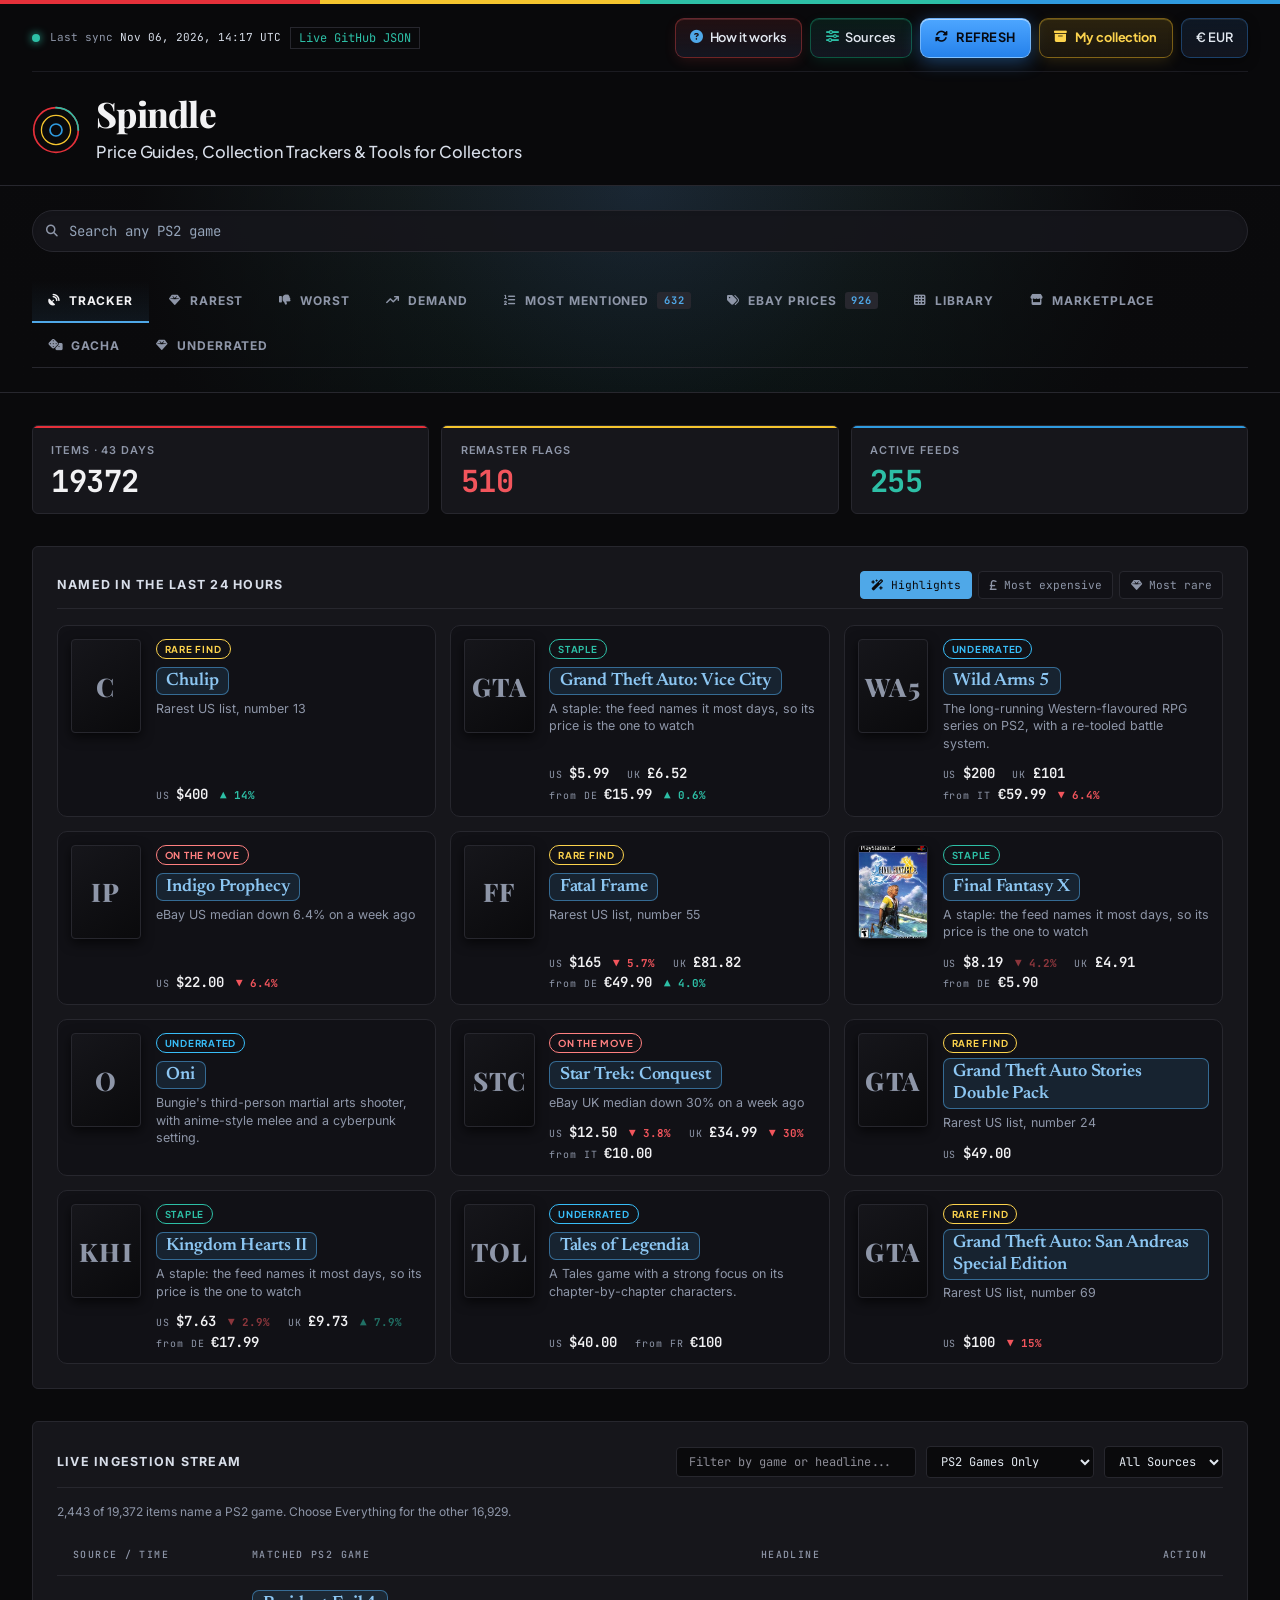
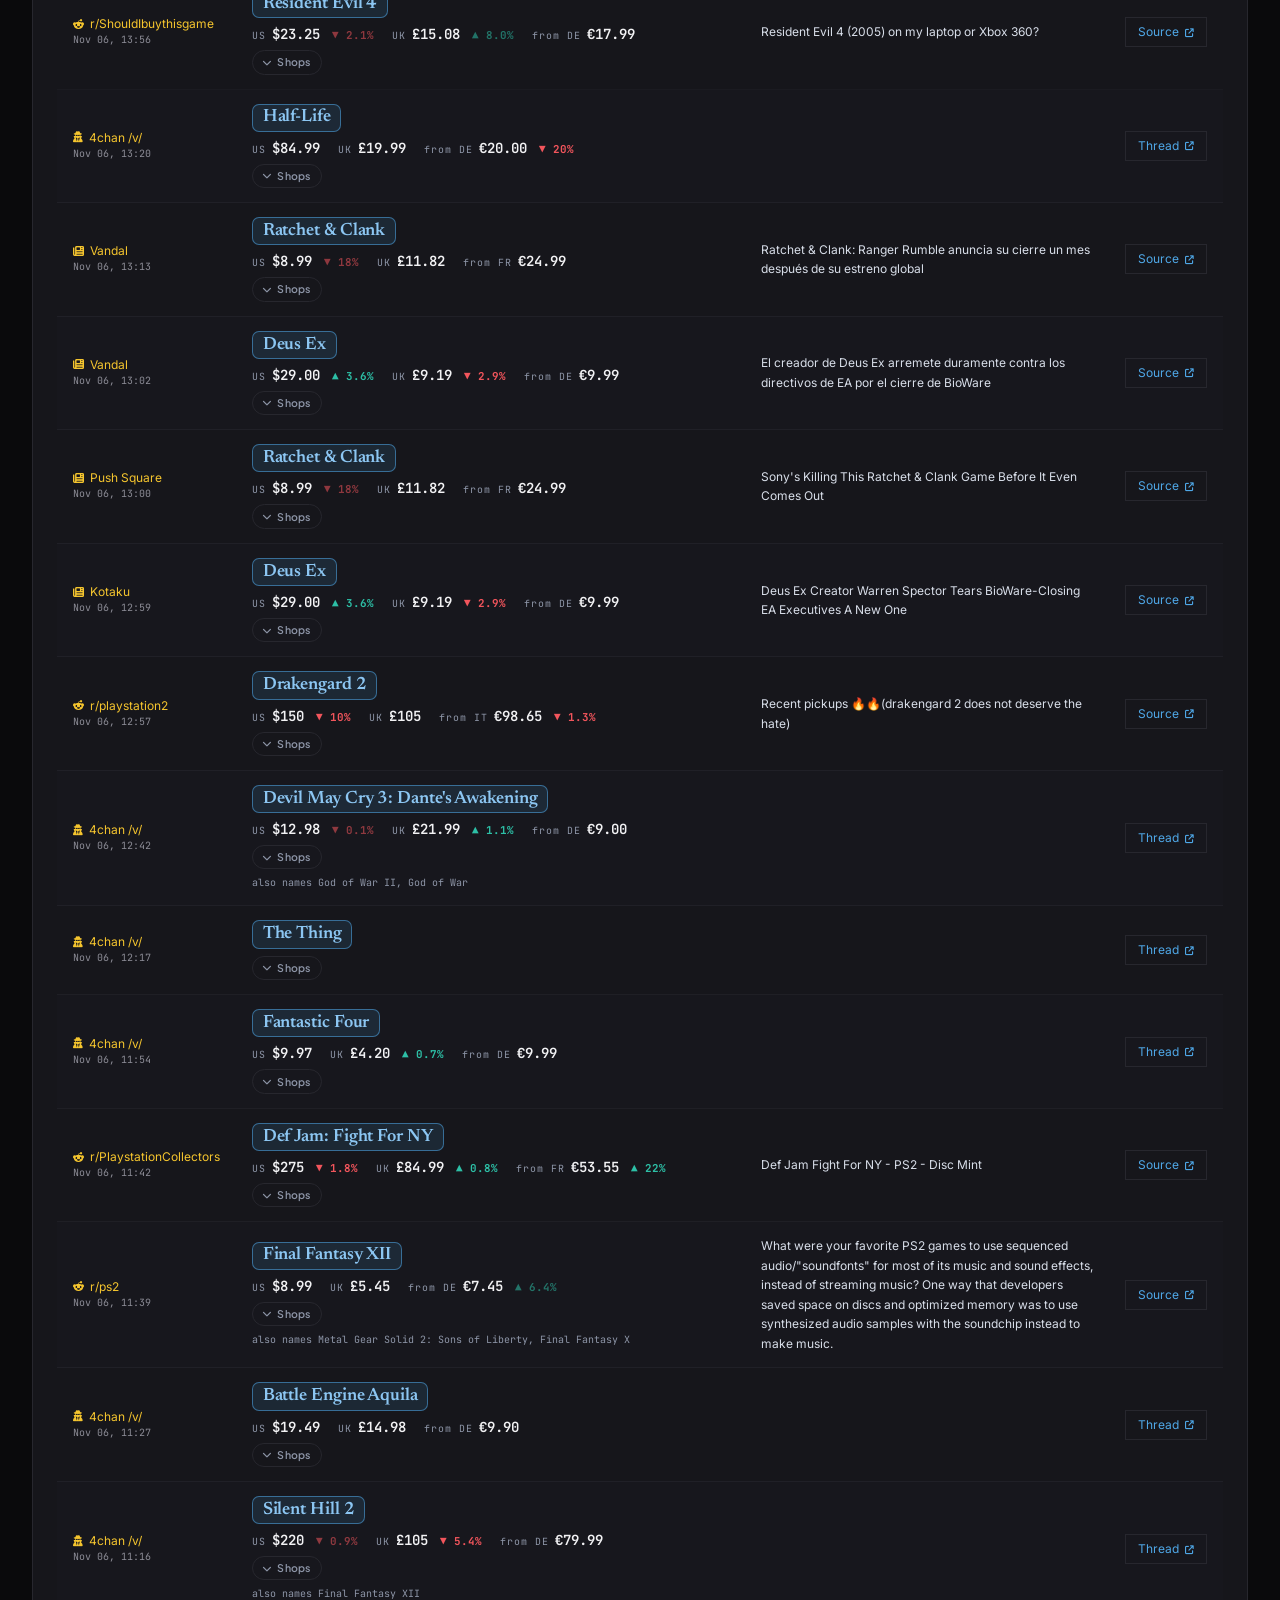
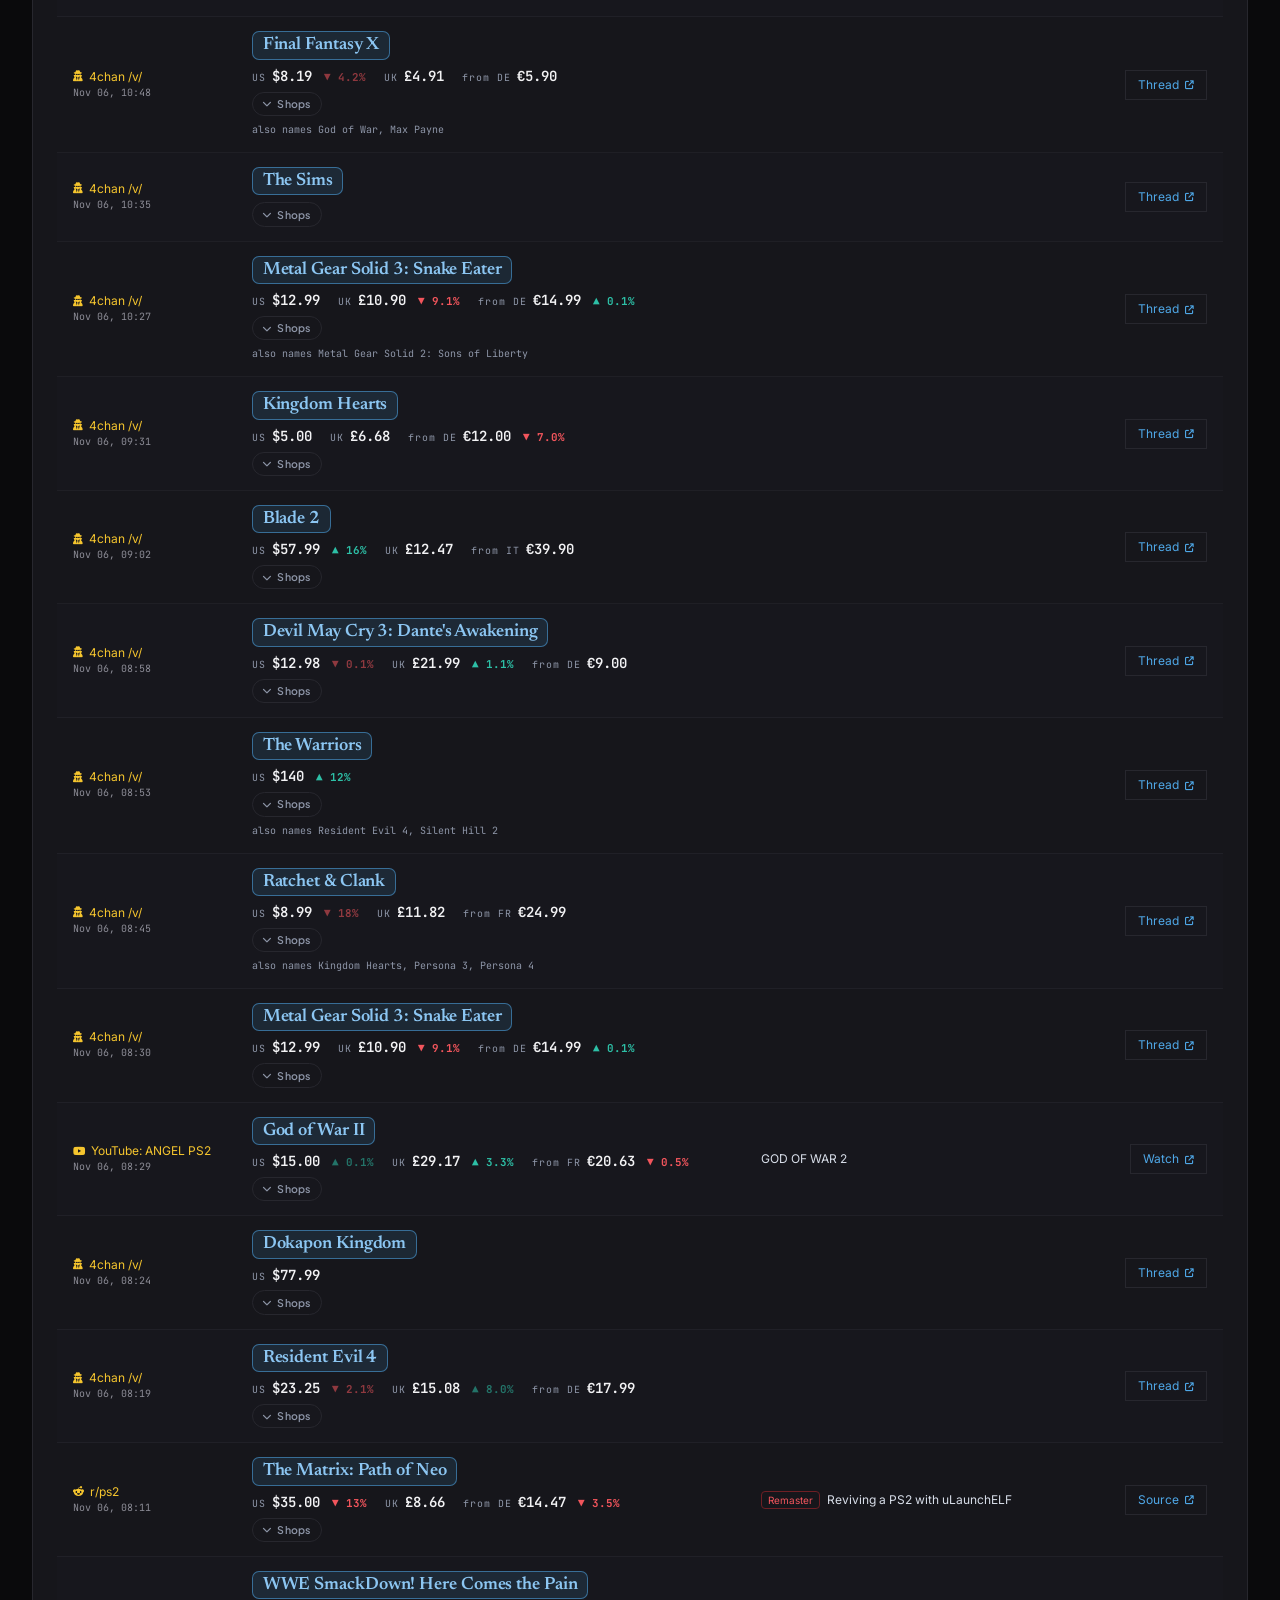
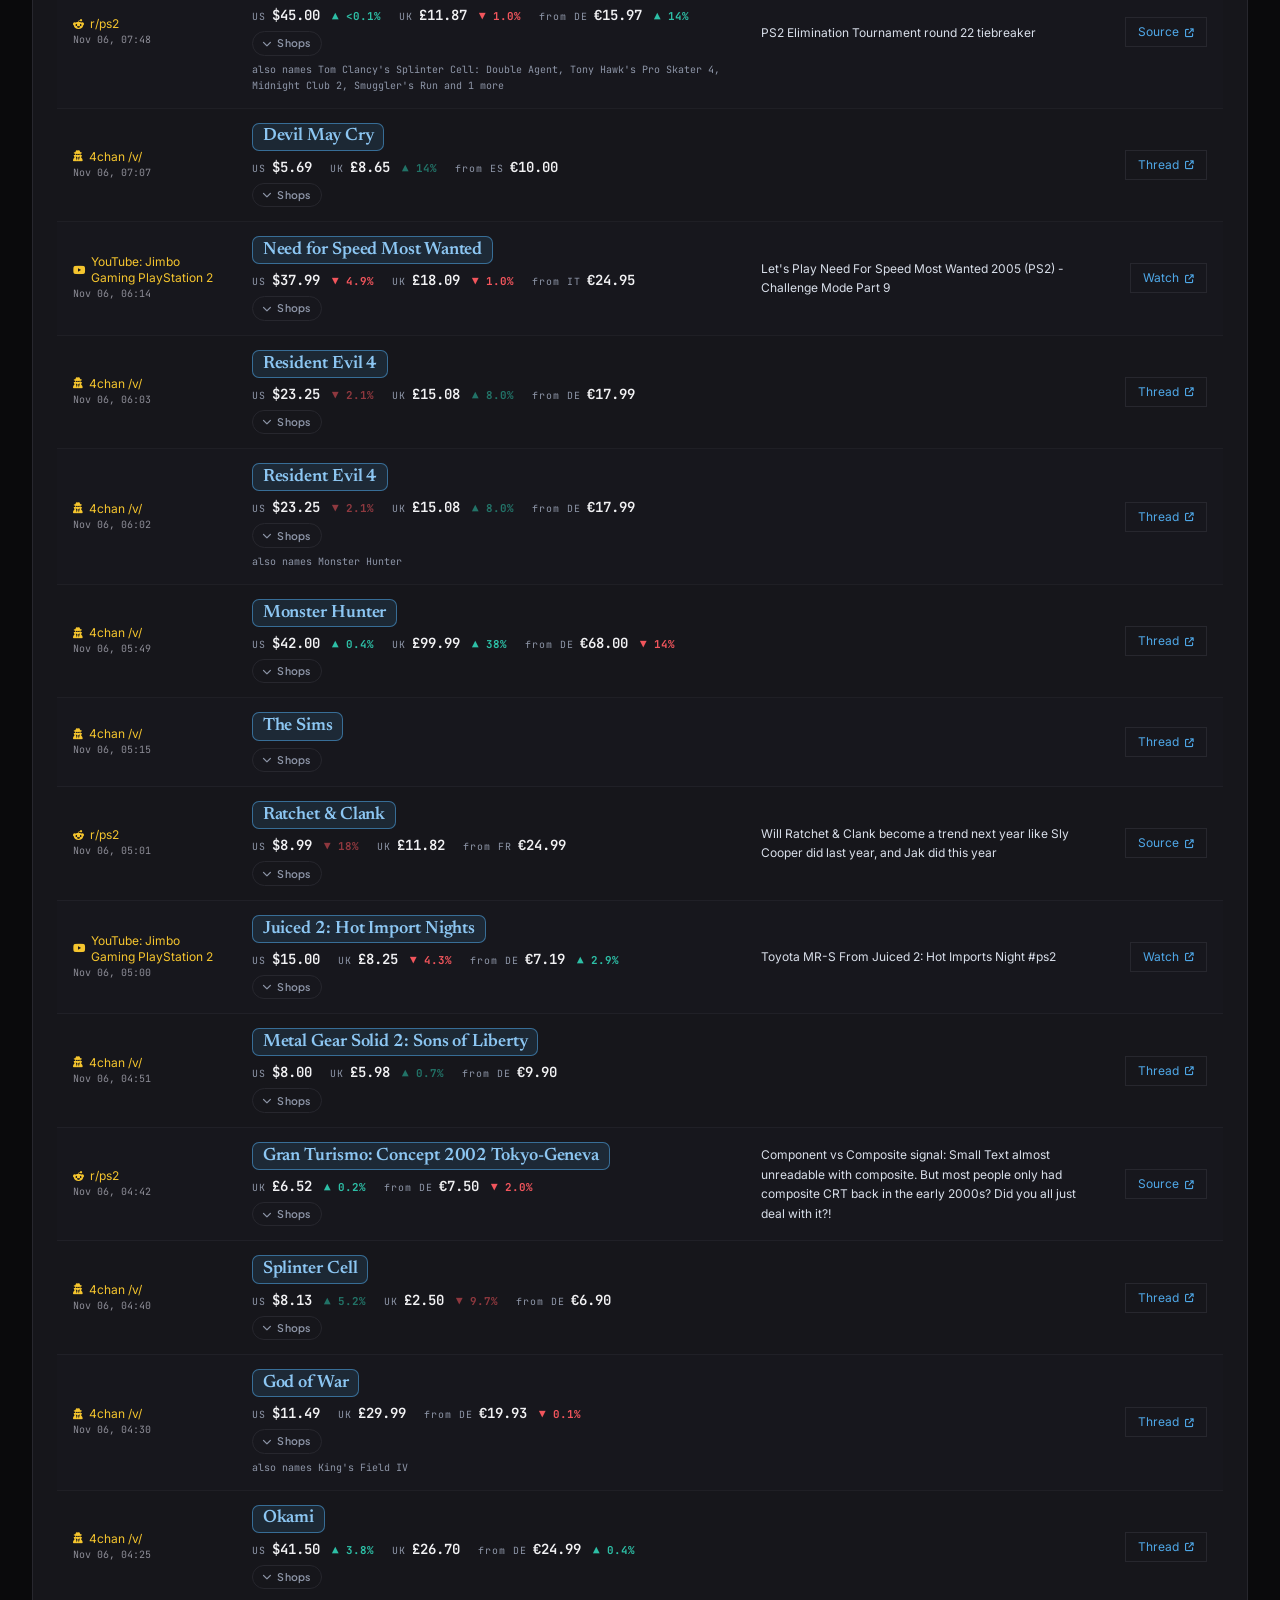
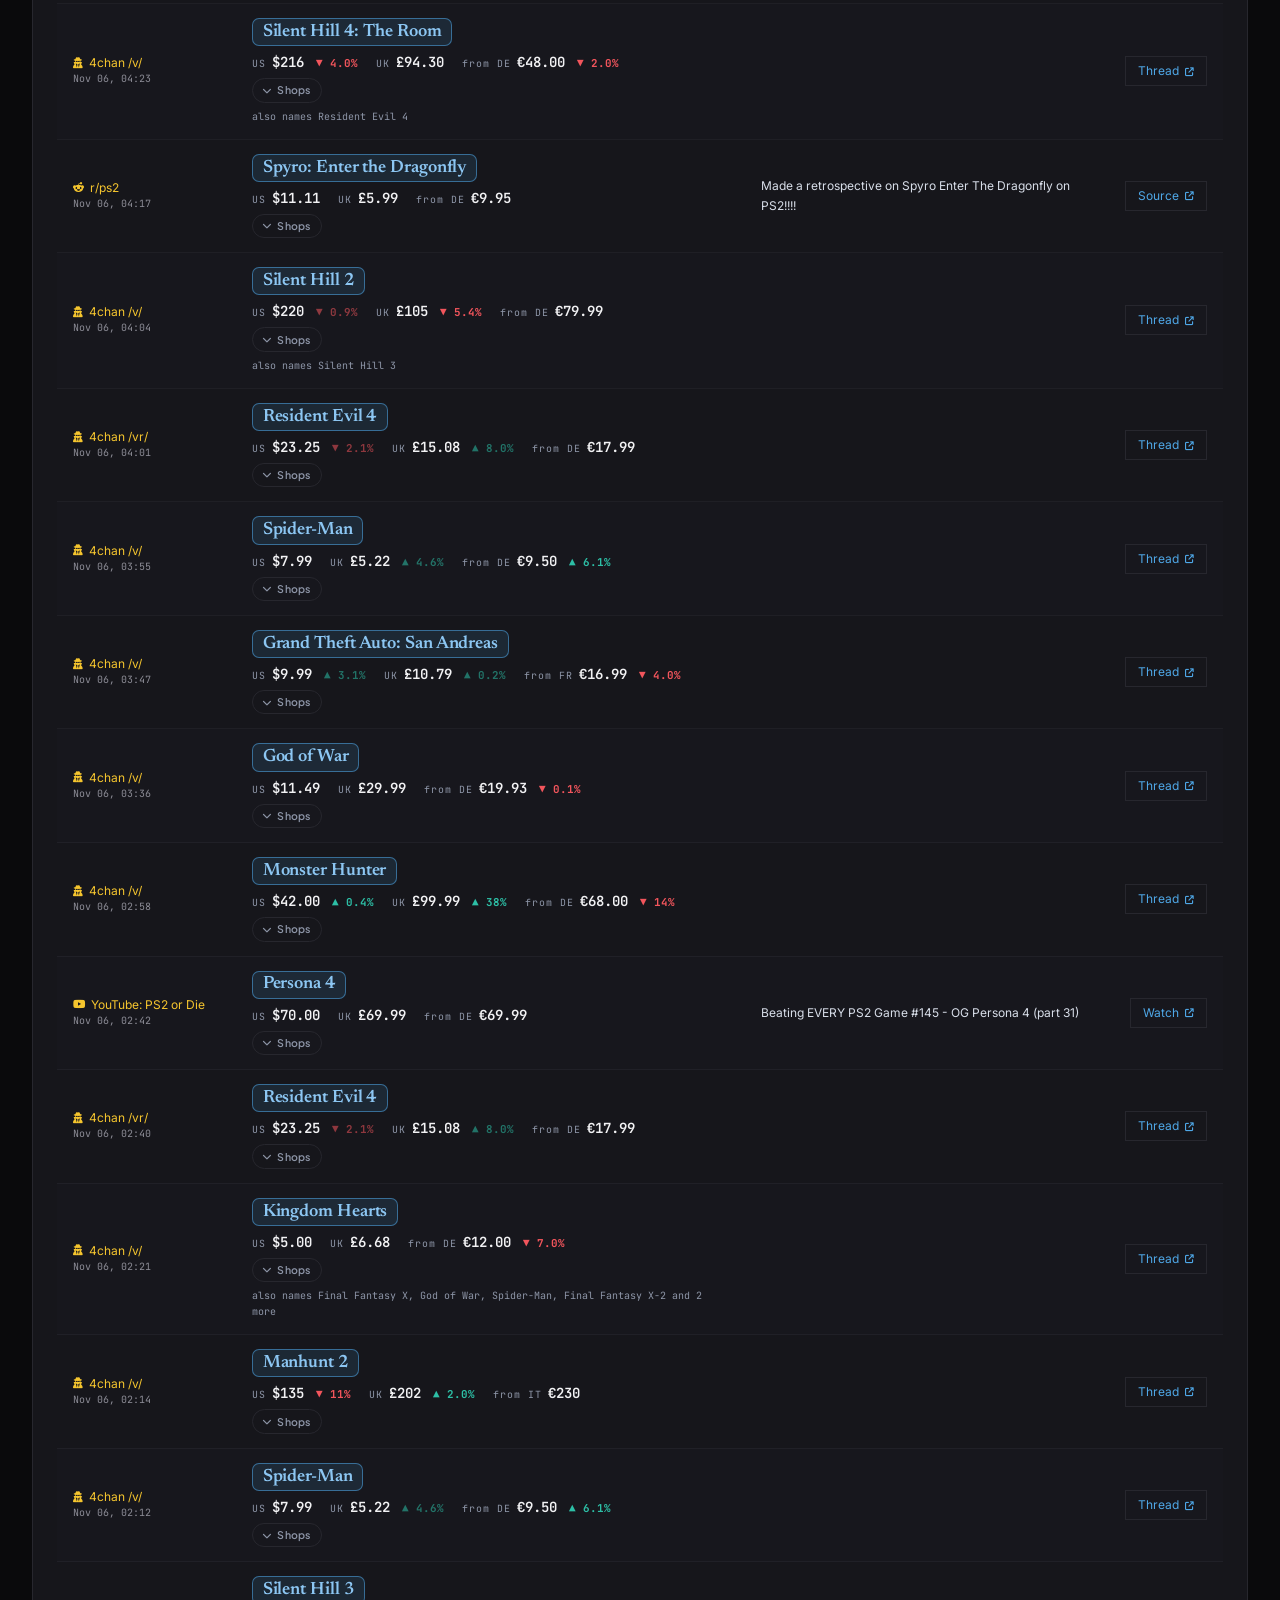
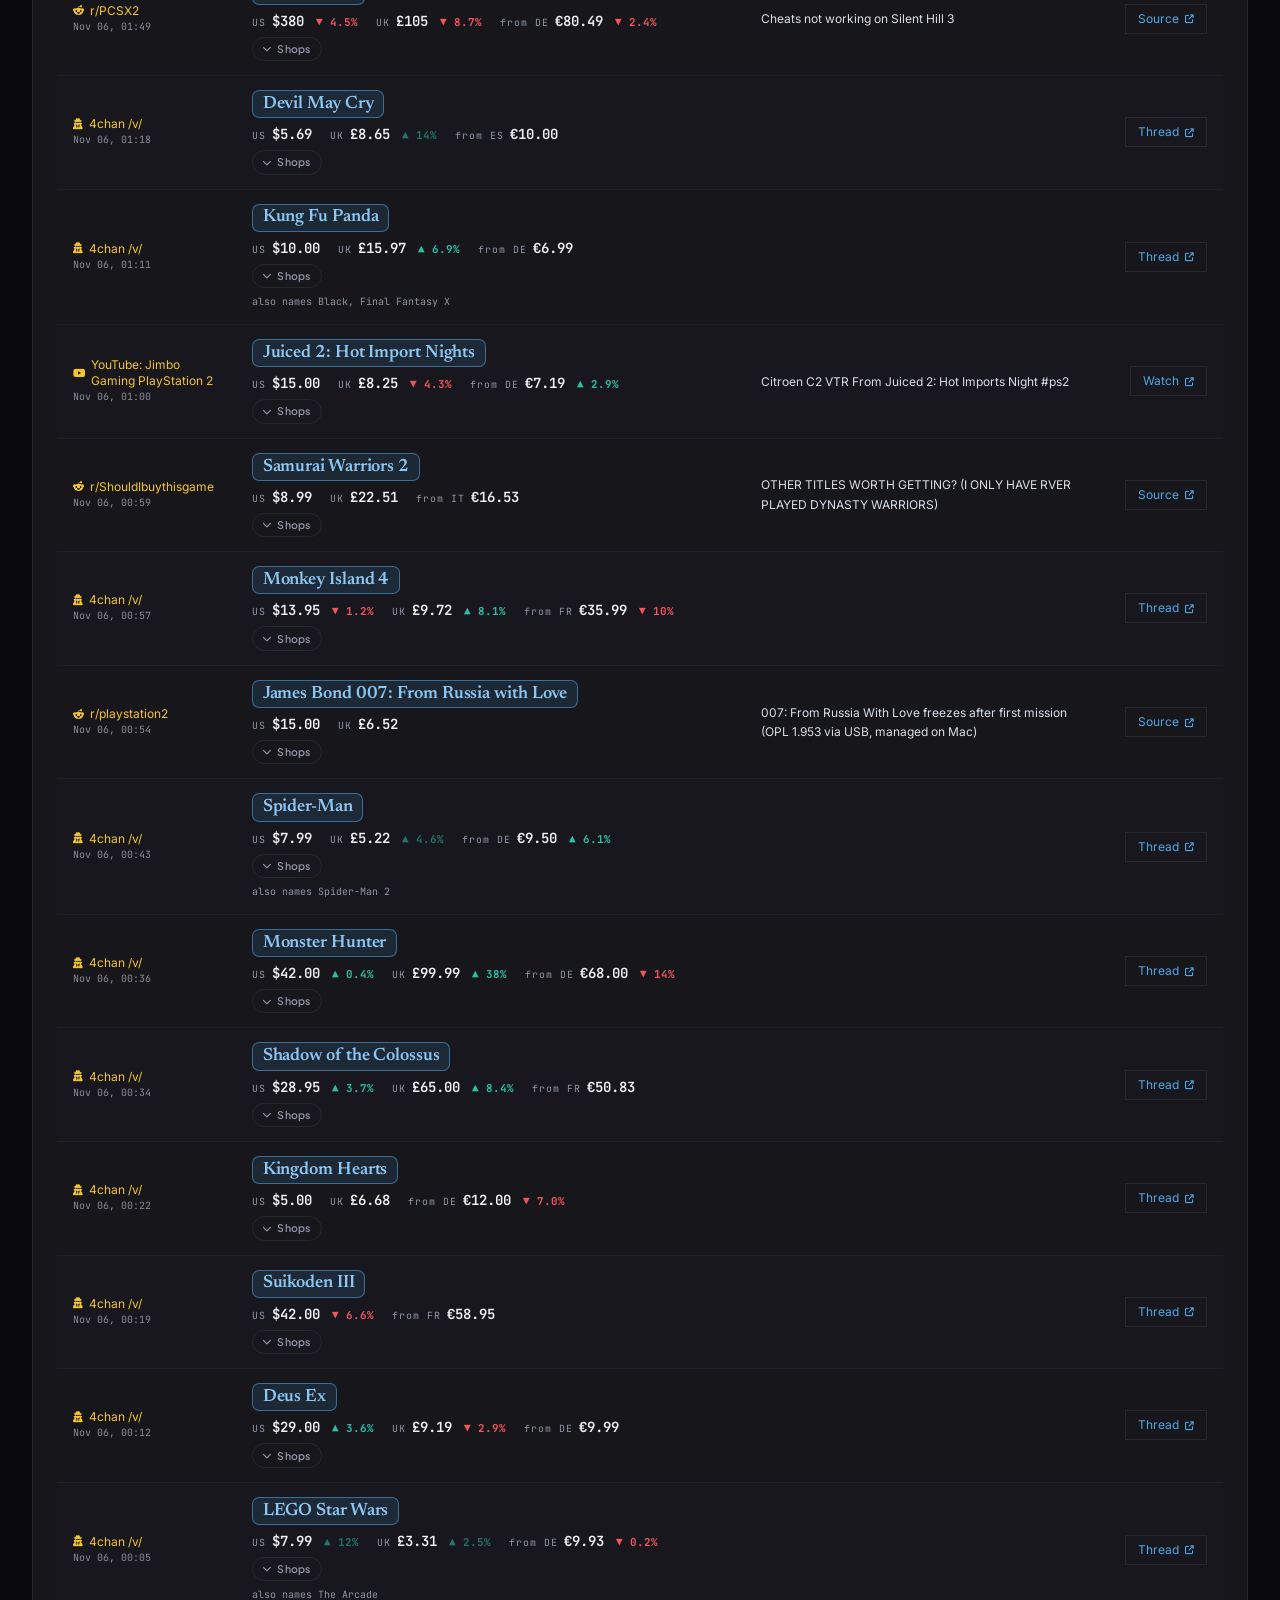
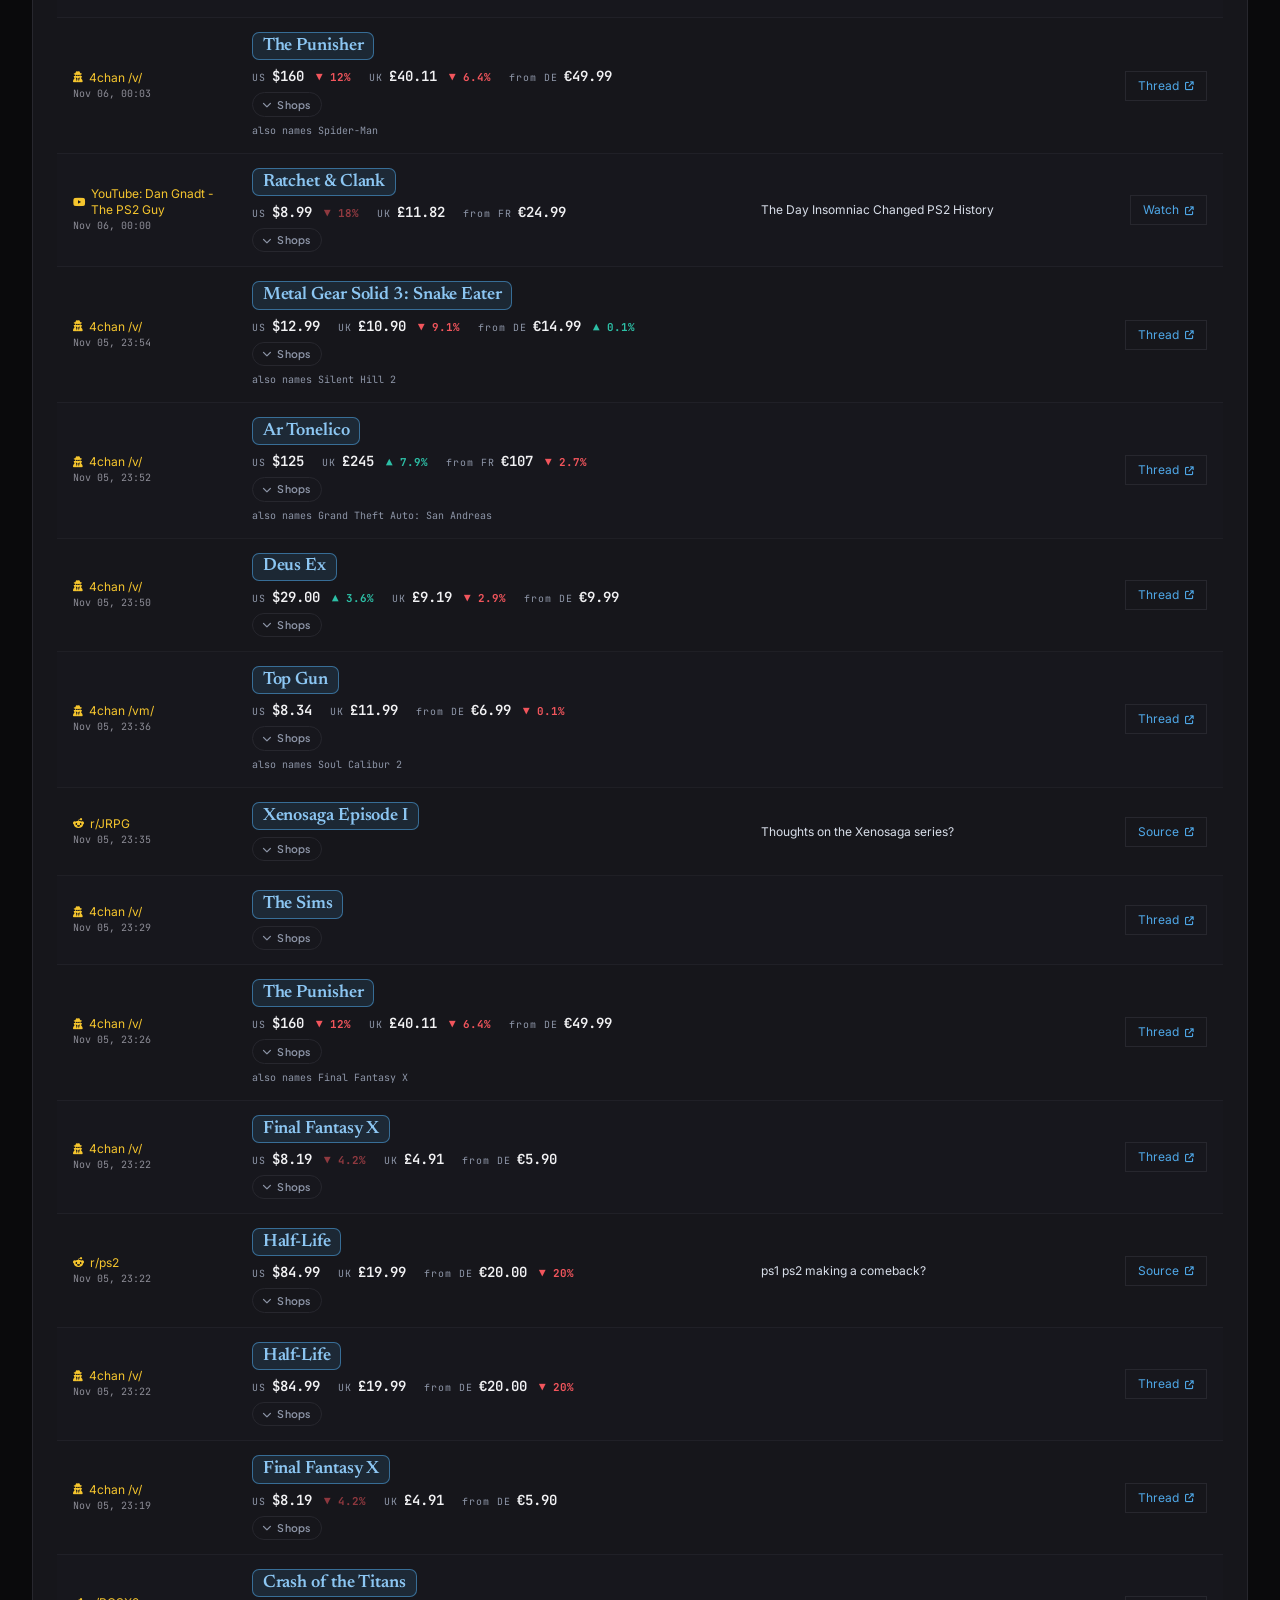
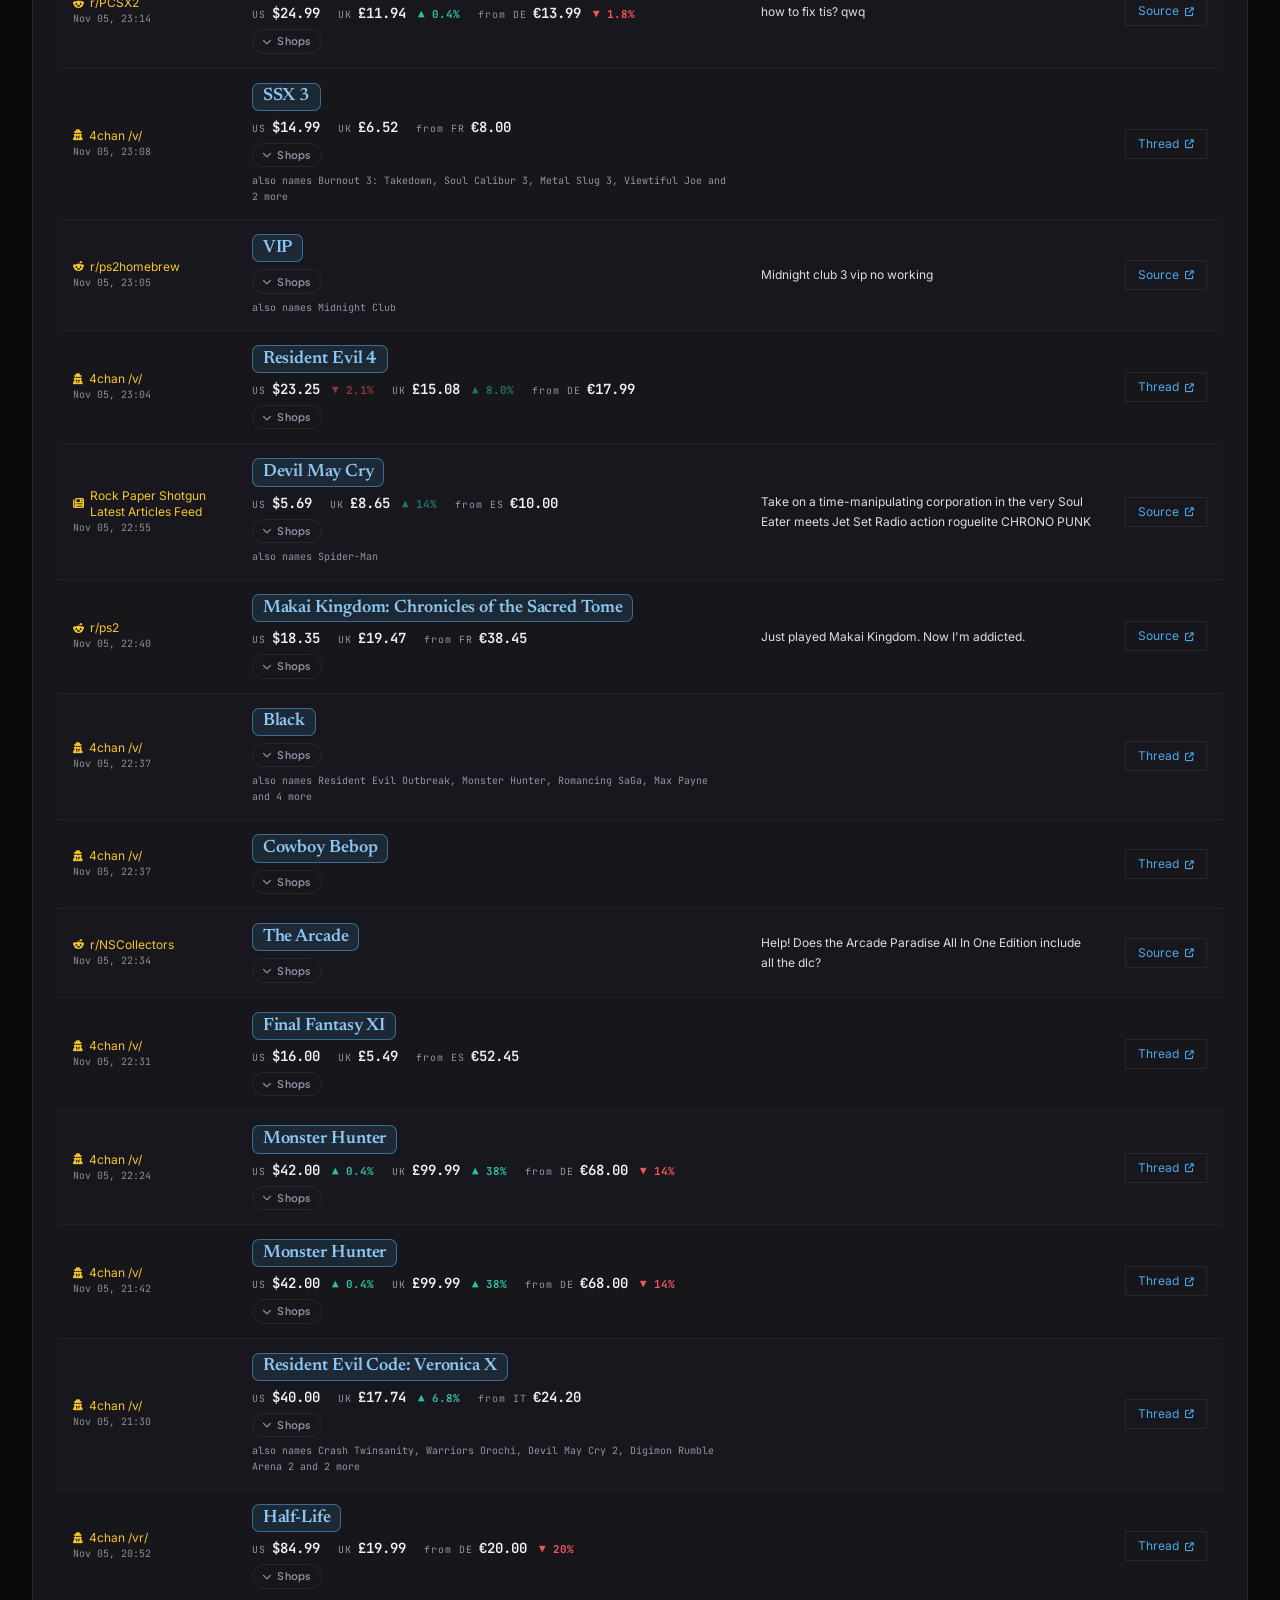
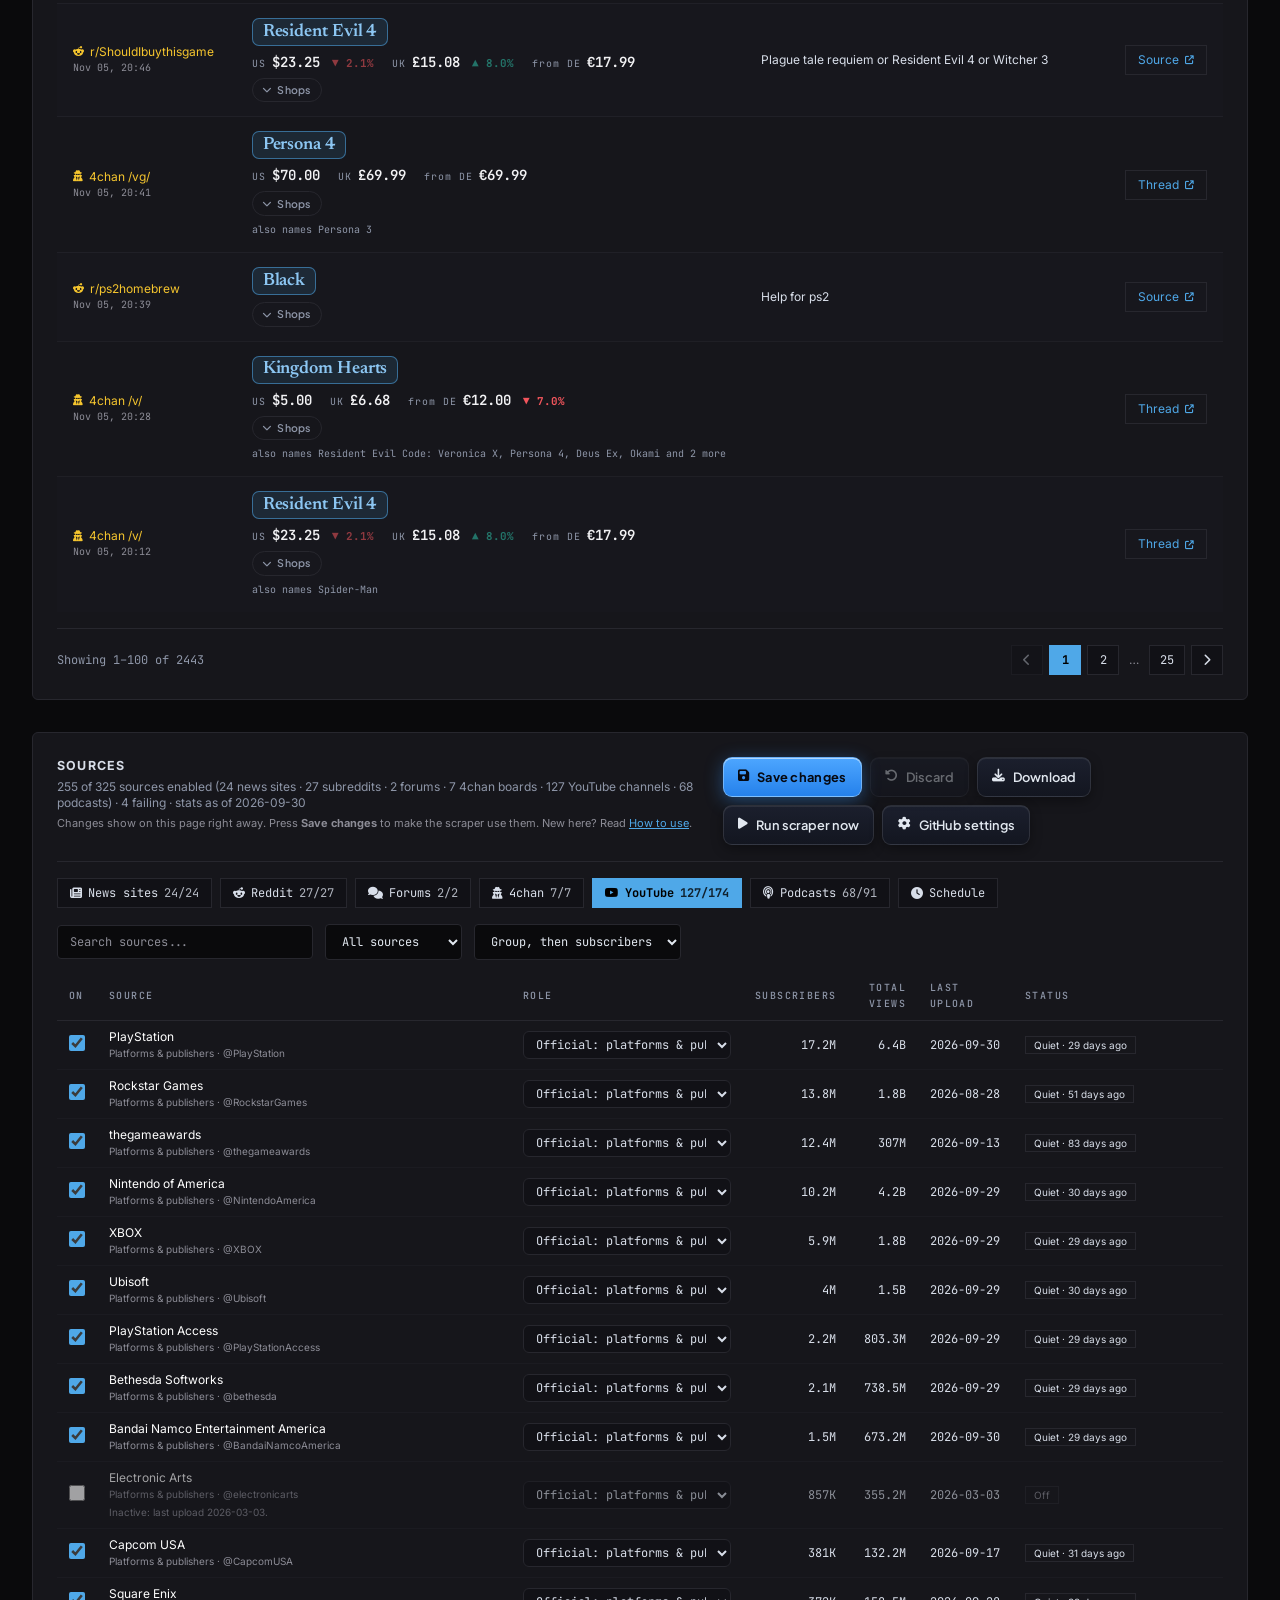
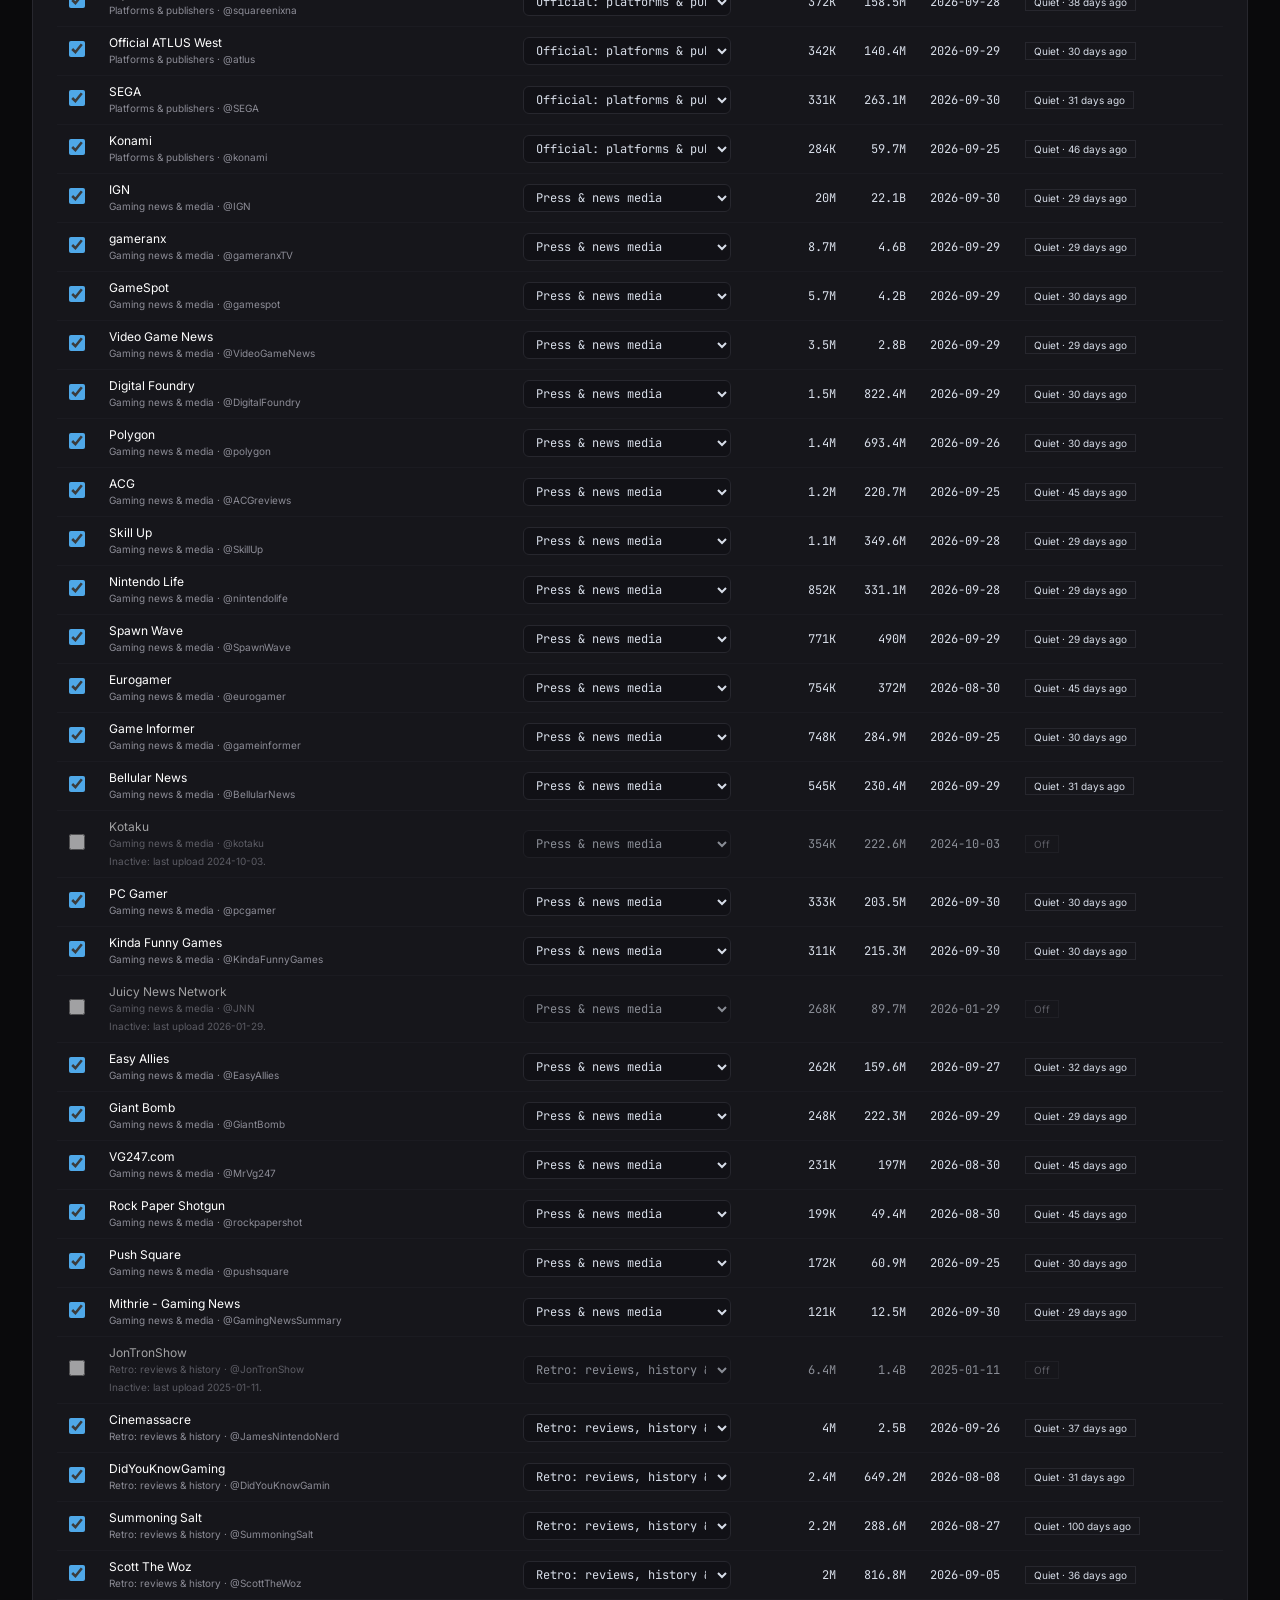
==== commit 996c60a1: "Build Tailwind ahead of time instead of loading the Play CDN Co-Authored-By: Claude Sonnet 5.5 <nore" ====
--- a/index.html
+++ b/index.html
@@ -13,31 +13,12 @@
     <meta name="apple-mobile-web-app-capable" content="yes">
     <meta name="apple-mobile-web-app-title" content="Spindle">
     <title>Spindle — PS2 Tracker</title>
-    <script src="https://cdn.tailwindcss.com"></script>
-    <script>
-        tailwind.config = {
-            darkMode: 'class',
-            theme: { extend: {
-                colors: {
-                    ps2neon: '#4FA8E8',
-                    ps2dark: '#0A0A0C',
-                    ps2card: '#16161B',
-                    ps2border: '#27272E',
-                    spindle: { red: '#E5303A', yellow: '#F5C52E', blue: '#2F9BE0', teal: '#2DBFA6' },
-                },
-                fontFamily: {
-                    sans: ['Inter', 'system-ui', 'sans-serif'],
-                    serif: ['Playfair Display', 'Georgia', 'serif'],
-                    mono: ['JetBrains Mono', 'monospace'],
-                },
-            } }
-        }
-    </script>
     <link rel="preconnect" href="https://fonts.googleapis.com">
     <link rel="preconnect" href="https://fonts.gstatic.com" crossorigin>
     <link href="https://fonts.googleapis.com/css2?family=Inter:wght@400;500;600;700;800&family=Newsreader:opsz,wght@6..72,500;6..72,600;6..72,700&family=Plus+Jakarta+Sans:wght@500;600;700&family=Playfair+Display:ital,wght@0,700;0,800;1,600&family=JetBrains+Mono:wght@400;500;700&display=swap" rel="stylesheet">
     <link rel="stylesheet" href="https://cdnjs.cloudflare.com/ajax/libs/font-awesome/6.4.0/css/all.min.css">
     <link rel="stylesheet" href="retro.css?v=20261105a">
+    <link rel="stylesheet" href="tailwind.css?v=20261106a">
 </head>
 <body class="bg-ps2dark min-h-screen flex flex-col selection:bg-ps2neon selection:text-black">
 
